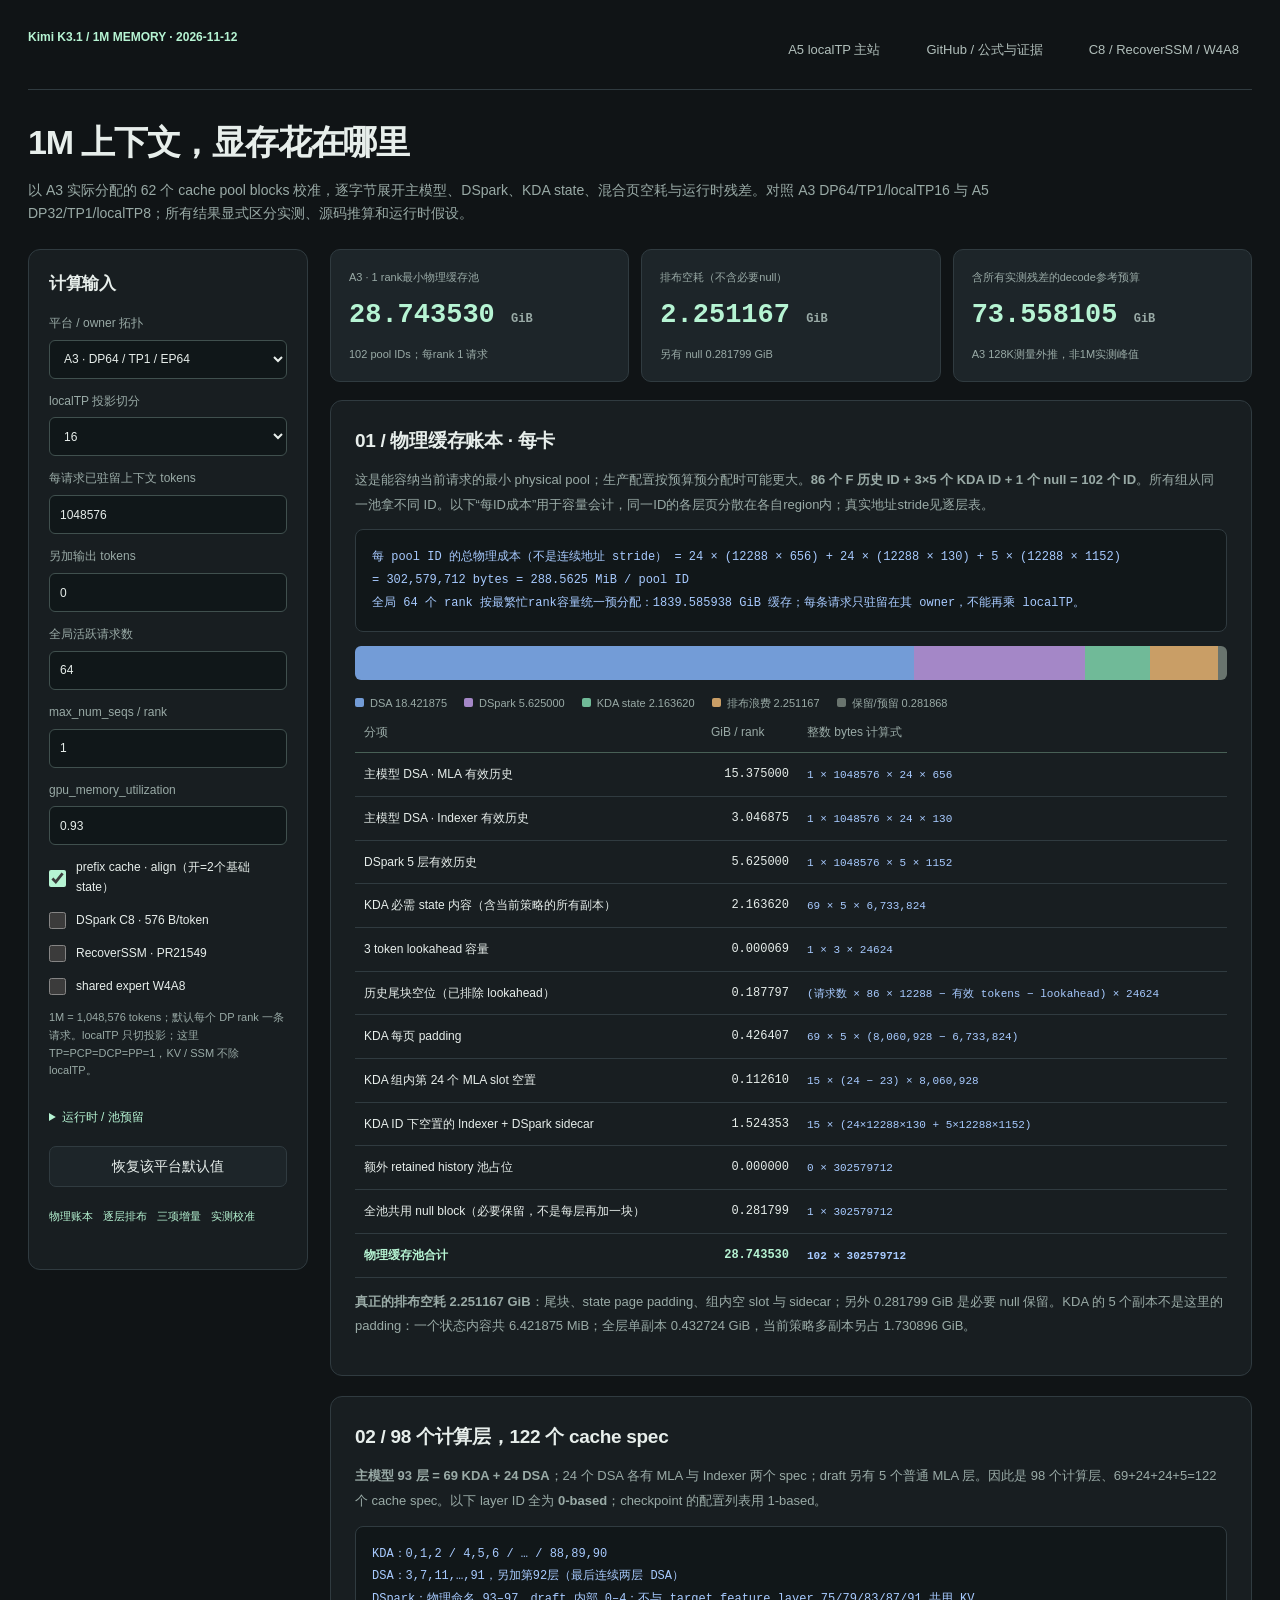
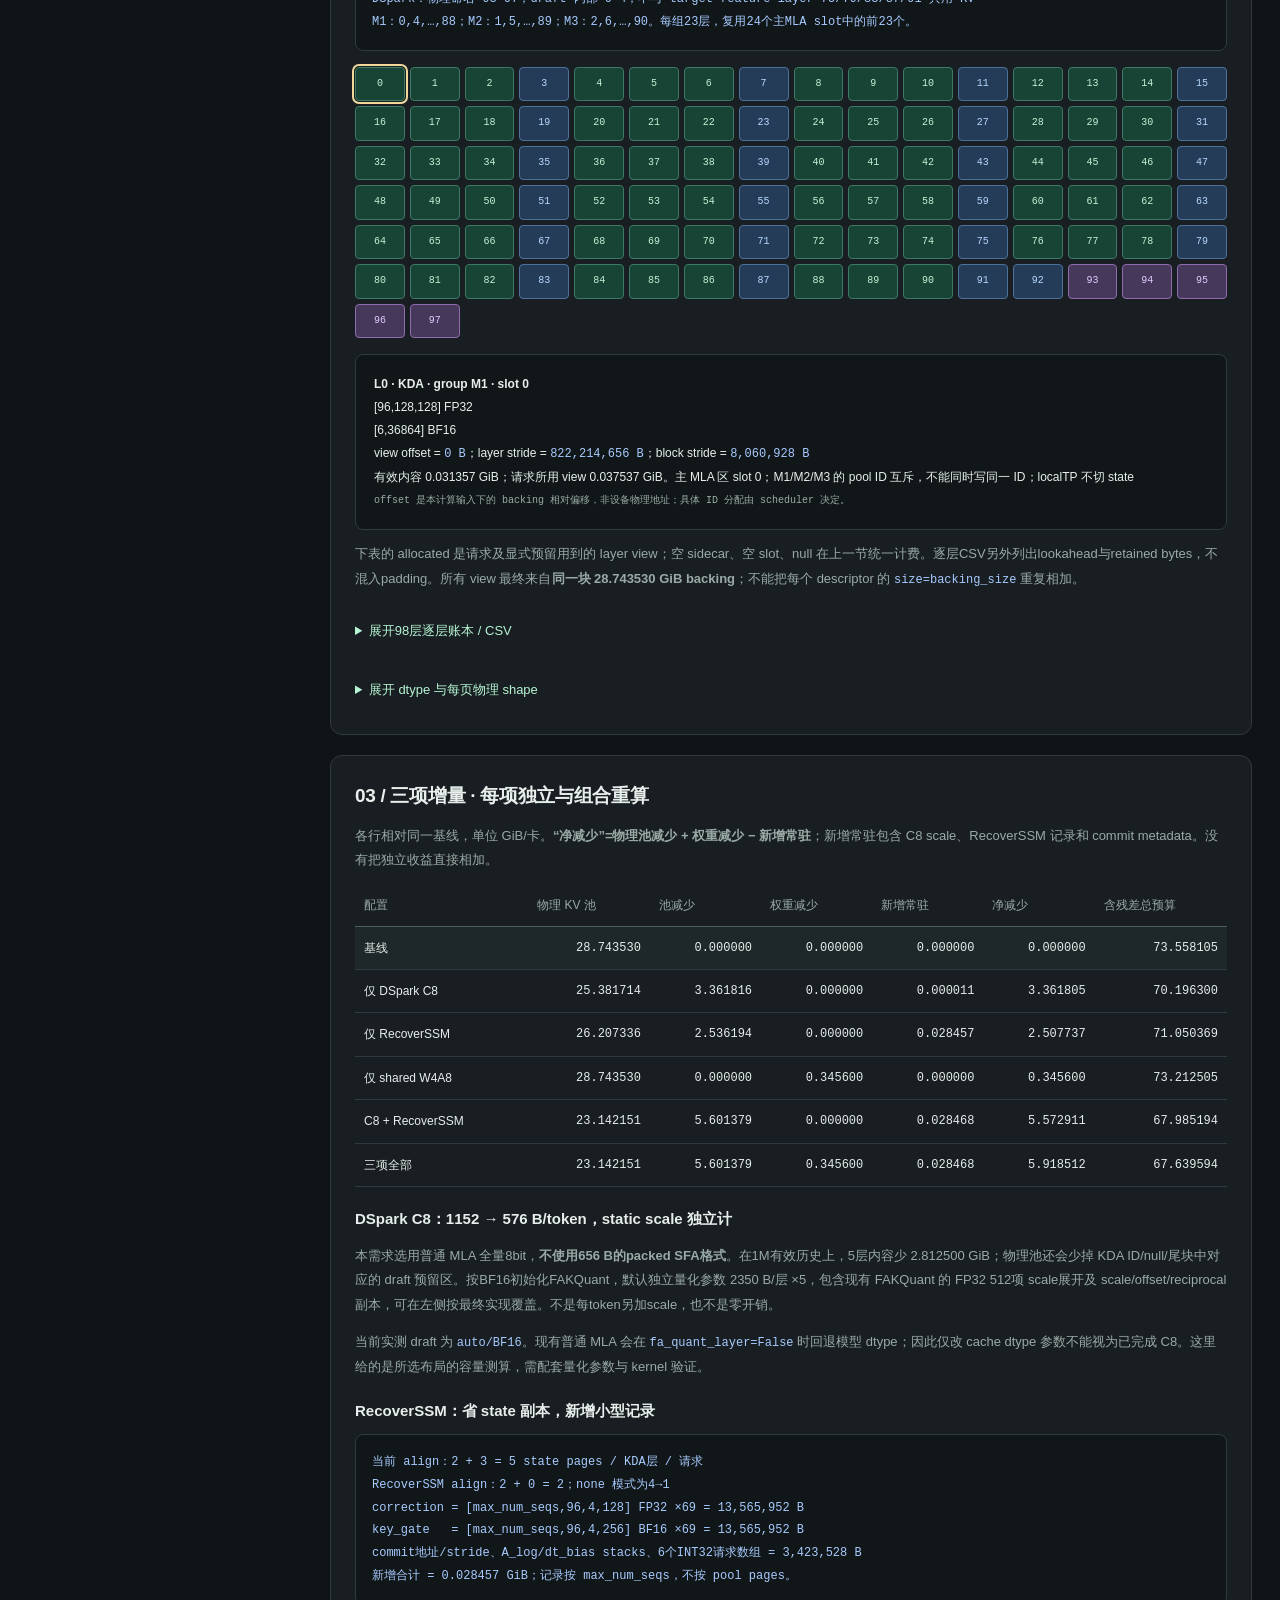
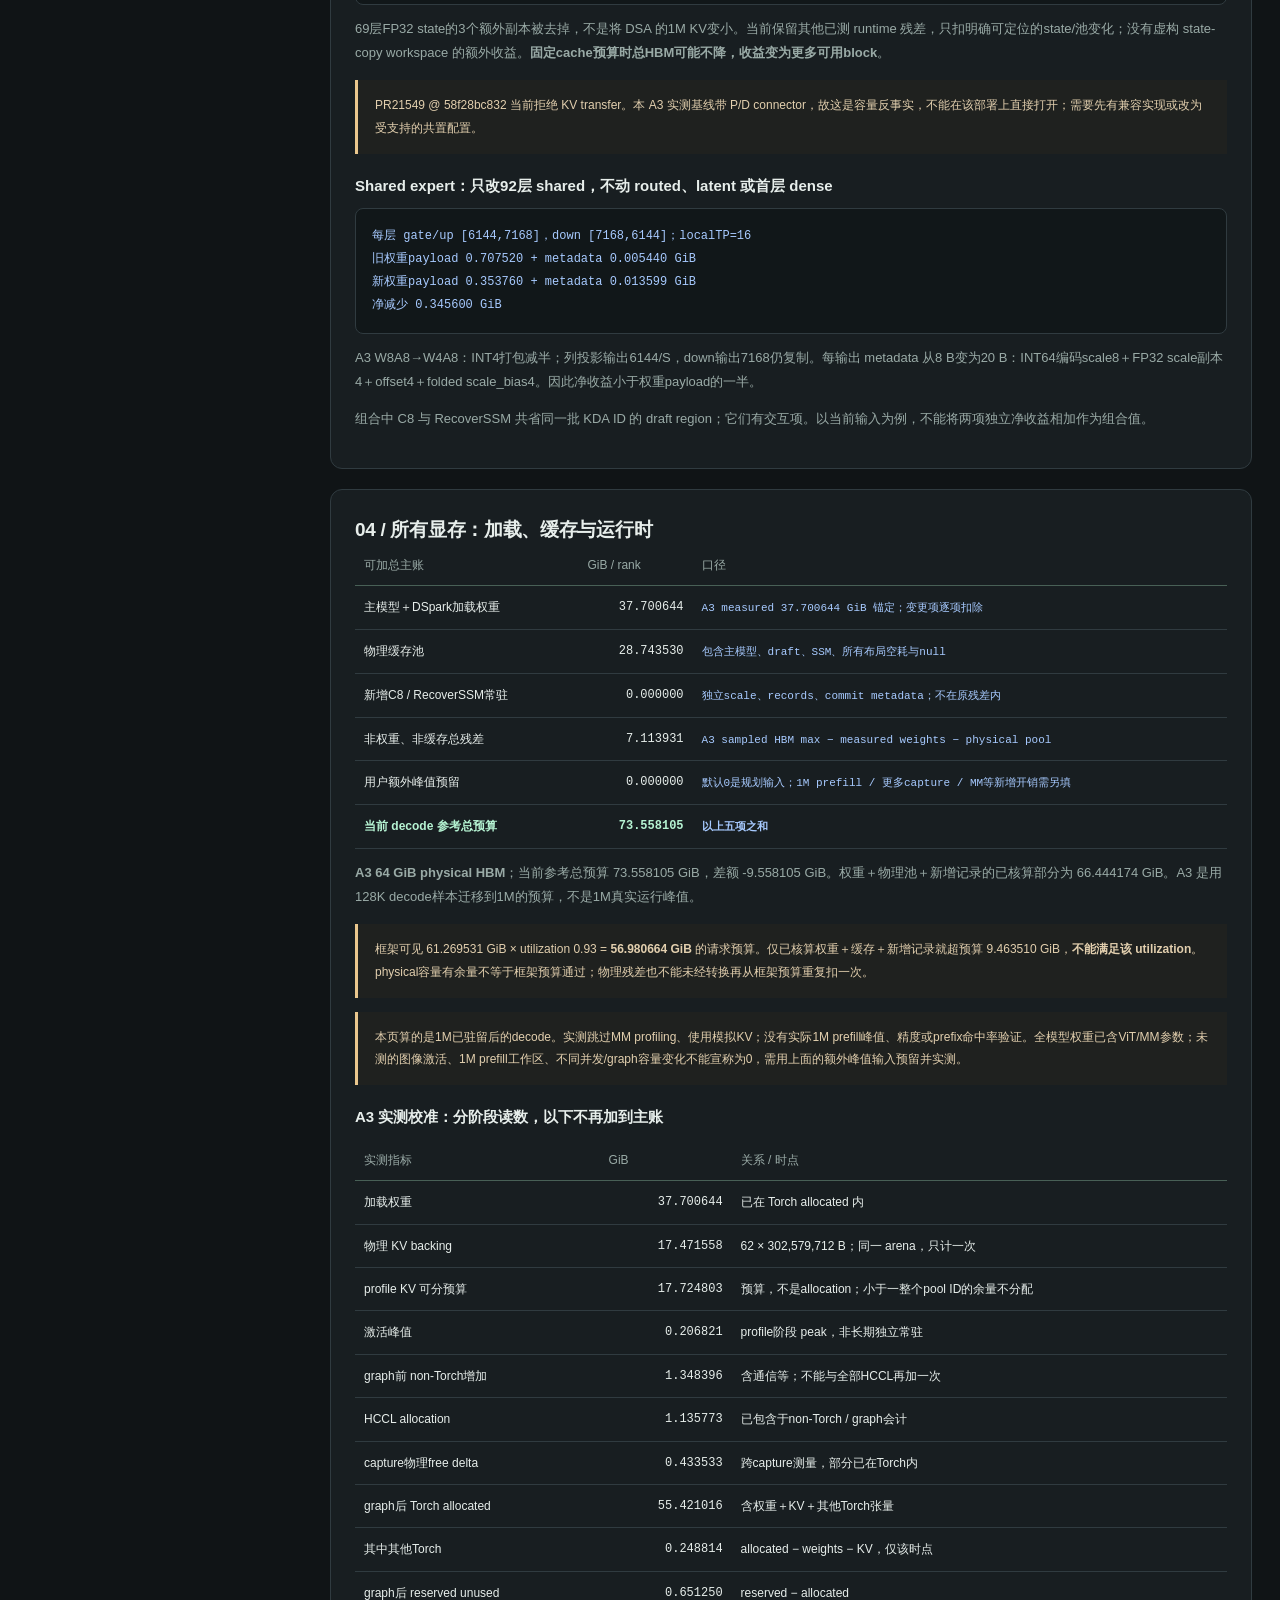
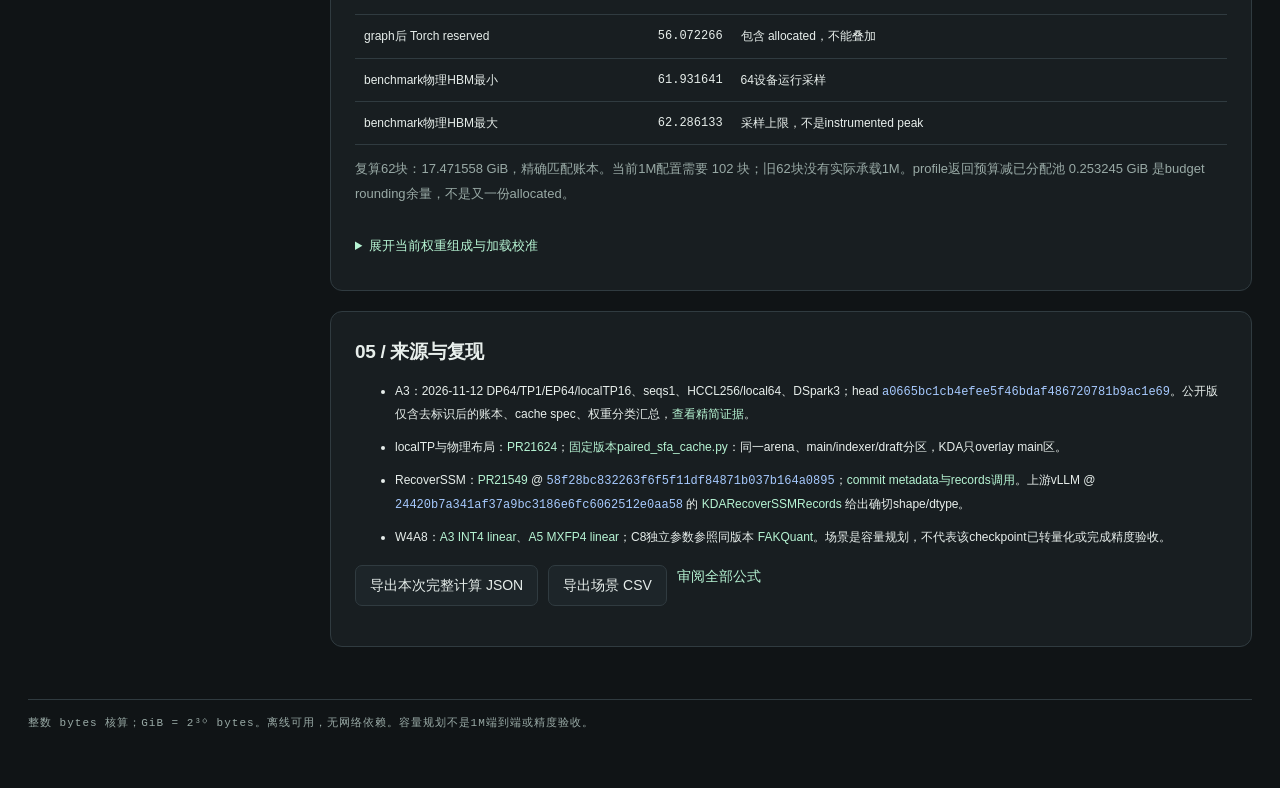
==== docs/memory.html @ 693e892e "feat: add calibrated K3.1 1M memory calculator for A3 and A5 Signed-off-by: Dawn952 <135291747+Dawn9" ====
<!doctype html>
<html lang="zh-CN"><head><meta charset="utf-8"><meta name="viewport" content="width=device-width,initial-scale=1"><meta name="description" content="Kimi K3.1 1M缓存物理账本：A3 DP64与A5 DP32/localTP，逐层dtype、混合池浪费、DSpark C8、RecoverSSM、shared W4A8计算器。"><title>Kimi K3.1 · 1M 显存计算器</title><style>:root{color-scheme:dark;--bg:#101416;--panel:#181e21;--panel2:#1d2529;--line:#303b40;--ink:#e7eeeb;--muted:#99aaa6;--mint:#b6f4d3;--blue:#a7caff;--violet:#c6b4f3;--amber:#eac78e;--danger:#ffb1a7;--mono:Consolas,'Cascadia Code',monospace}
*{box-sizing:border-box}body{margin:0;background:var(--bg);color:var(--ink);font-family:'Segoe UI','Microsoft YaHei',sans-serif;font-size:14px;line-height:1.65}button,input,select{font:inherit}button,a,input,select{touch-action:manipulation}button{cursor:pointer}a{color:var(--mint);text-decoration:none}a:hover{text-decoration:underline}button:focus-visible,a:focus-visible,input:focus-visible,select:focus-visible{outline:2px solid var(--mint);outline-offset:3px}button{border:1px solid var(--line);border-radius:7px;background:var(--panel2);color:var(--ink);padding:8px 14px}button:hover{border-color:#729686}button[aria-pressed=true],button.active{background:var(--mint);color:#143325;border-color:var(--mint)}button[disabled]{opacity:.45;cursor:default}input,select{width:100%;background:#101719;border:1px solid #40504e;border-radius:6px;color:var(--ink);height:39px;padding:6px 10px;min-width:0}input[type=range]{padding:0;accent-color:var(--mint);height:24px}input[type=checkbox]{width:17px;height:17px;accent-color:var(--mint)}label{display:block;color:var(--muted);font-size:12px}label input,label select{margin-top:6px}code,.mono{font-family:var(--mono)}code{color:var(--blue);font-size:12px;overflow-wrap:anywhere}h1,h2,h3,p{margin:0}h1{font-size:34px;font-weight:600;letter-spacing:-1.2px;line-height:1.3}h2{font-size:19px;font-weight:600;letter-spacing:-.3px}h3{font-size:15px;font-weight:600}p{color:var(--muted)}small{font-size:11px;color:var(--muted)}.skip{position:fixed;top:-100px;z-index:20;background:var(--mint);color:#101416;padding:12px}.skip:focus{top:0}.topbar{height:78px;display:flex;align-items:center;gap:36px;padding:0 28px;border-bottom:1px solid var(--line);background:#141a1c;position:sticky;top:0;z-index:10}.brand{display:flex;align-items:center;gap:12px;min-width:206px;color:var(--ink);font-size:19px;letter-spacing:3px;line-height:1.2}.brand:hover{text-decoration:none}.brandmark{display:grid;place-items:center;width:35px;height:39px;color:var(--mint);font-size:38px;font-family:Georgia,serif;font-weight:700;letter-spacing:-3px}.brand-sub{display:block;color:var(--muted);font:9px/2 var(--mono);letter-spacing:2px}.model-switch{display:flex;padding:4px;background:#0c1113;border:1px solid var(--line);border-radius:10px;gap:3px}.model-switch button{border:0;font-weight:600;padding:7px 19px;background:transparent;font-size:16px}.model-switch button[aria-pressed=true]{background:var(--mint)}.model-switch span{font:10px var(--mono);opacity:.65;margin-left:8px}.top-meta{margin-left:auto;font:11px var(--mono);color:var(--muted);display:flex;gap:10px;align-items:center}.status-dot{width:5px;height:5px;background:var(--mint);border-radius:50%}.icon-button{background:transparent;font:11px var(--mono);margin-left:15px}.workspace{display:grid;grid-template-columns:230px minmax(0,1fr);min-height:calc(100vh - 78px)}.sidebar{border-right:1px solid var(--line);padding:31px 19px 24px;display:flex;flex-direction:column;position:sticky;top:78px;height:calc(100vh - 78px)}.side-label{font:9px var(--mono);color:#748a82;letter-spacing:1.5px;margin:0 12px 17px}nav{display:grid;gap:6px}nav a{padding:11px 13px;border-radius:7px;color:#b1bfbb;font-size:13px;display:flex;gap:13px;align-items:center}nav a span{font:10px var(--mono);color:#6b8279}nav a.active{background:#26362f;color:var(--mint)}nav a:hover{background:#1d2823;text-decoration:none}nav a.active span{color:var(--mint)}.side-bottom{margin-top:auto;border-top:1px solid var(--line);padding-top:23px}.side-bottom .side-label{margin-left:0}.side-bottom>a{display:block;font:12px var(--mono);margin:8px 0 12px}.side-bottom p{font-size:11px;line-height:1.8}.legend{display:flex;gap:15px;flex-wrap:wrap;font-size:11px;color:var(--muted);margin-top:20px}.legend span{display:flex;align-items:center;gap:6px}.dot{display:inline-block;width:7px;height:7px;border-radius:50%}.mint{background:var(--mint)}.blue{background:var(--blue)}.amber{background:var(--amber)}.violet{background:var(--violet)}main{padding:34px 38px 0;min-width:0;max-width:1800px;width:100%}.eyebrow{font:10px var(--mono);letter-spacing:2px;color:var(--mint);margin-bottom:9px}.page-heading{display:flex;align-items:flex-end;justify-content:space-between;gap:24px;margin-bottom:25px}.page-heading p{font-size:13px;margin-top:9px;max-width:800px}.badge{display:inline-block;border:1px solid #4c6257;border-radius:20px;padding:3px 10px;color:var(--mint);font:10px/1.7 var(--mono);white-space:nowrap}.badge.measured{border-color:#425872;color:var(--blue)}.badge.assumed{border-color:#665a43;color:var(--amber)}.metrics{display:grid;grid-template-columns:repeat(4,minmax(0,1fr));gap:13px;margin-bottom:22px}.metric{border:1px solid var(--line);border-radius:9px;padding:16px 20px;background:var(--panel);min-width:0}.metric .value{display:block;font:30px/1.4 var(--mono);letter-spacing:-1px;color:var(--ink)}.metric .value .unit{font-size:13px;color:var(--muted);letter-spacing:0;margin-left:5px}.metric small{display:block;font-size:11px;margin-top:5px}.metric .label{font-size:11px;color:var(--muted);display:flex;justify-content:space-between;gap:6px}.metric.featured{border-color:#526a60;background:#1c2b24}.metric.featured .value{color:var(--mint)}.panel{background:var(--panel);border:1px solid var(--line);border-radius:10px;padding:23px;min-width:0}.panel+.panel{margin-top:18px}.panel-head{display:flex;justify-content:space-between;gap:15px;align-items:center;margin-bottom:20px}.panel-head p{font-size:11px;margin-top:4px}.panel-head .legend{margin-top:0}.split{display:grid;grid-template-columns:minmax(0,1fr) 300px;gap:18px;align-items:start}.split>.panel+.panel{margin-top:0}.toolbar{display:flex;gap:8px;align-items:center;flex-wrap:wrap}.toolbar button{font-size:11px;padding:6px 12px}.tabs-inline{display:flex;gap:5px;padding-bottom:16px;margin-bottom:10px;border-bottom:1px solid var(--line);flex-wrap:wrap}.tabs-inline button{font-size:12px;background:transparent;border-color:transparent}.tabs-inline button.active{background:#2e4037;color:var(--mint);border-color:#466254}.flow{display:grid;grid-template-columns:repeat(3,minmax(0,1fr));gap:30px 23px;padding:19px 0 12px;position:relative}.flow-node{text-align:left;position:relative;background:#131b1e;border-color:#3c4c50;border-radius:8px;min-height:113px;padding:14px 14px 12px;width:100%;display:flex;flex-direction:column;gap:7px}.flow-node:after{content:'→';position:absolute;right:-19px;top:42px;color:#667e75;font:20px var(--mono)}.flow-node:nth-child(3n):after,.flow-node:last-child:after{content:none}.flow-node .n{font:10px var(--mono);color:#73897f}.flow-node strong{font-size:12px;color:var(--ink)}.flow-node code{font-size:10px;color:var(--blue);line-height:1.5}.flow-node.active{background:#243a30;border-color:var(--mint);box-shadow:0 0 0 1px #b6f4d333}.flow-node.active strong{color:var(--mint)}.flow-node.attention{border-top:2px solid var(--violet)}.flow-node.kda{border-top:2px solid var(--blue)}.flow-node.moe{border-top:2px solid var(--amber)}.flow-note{font-size:11px;line-height:1.8;border-top:1px solid var(--line);padding-top:15px;margin-top:12px}.detail-title{font:11px var(--mono);letter-spacing:1px;color:var(--mint);margin-bottom:14px}.detail h3{font-size:19px;margin-bottom:13px}.detail p{font-size:12px;line-height:1.9}.detail dl{margin:20px 0}.detail dt{font-size:10px;color:#718b7f;text-transform:uppercase;letter-spacing:1px;margin-top:15px}.detail dd{margin:5px 0 0;font:12px/1.7 var(--mono);overflow-wrap:anywhere}.detail a{font-size:11px}.note{border-left:2px solid #826f4f;background:#26241d;color:#d1bd9a;padding:12px 15px;font-size:12px;line-height:1.8;margin-top:18px;border-radius:0 6px 6px 0}.note.fact{border-color:#719b85;background:#1b2a23;color:#bed5c7}.note.blue-note{border-color:#7494b8;background:#1c2631;color:#bdd1e8}.layer-strip{display:grid;grid-template-columns:repeat(31,1fr);gap:5px;margin-top:18px}.layer-strip button{padding:0;border-radius:4px;height:29px;min-width:0;font:9px var(--mono);background:#24313b;border-color:#41576a;color:var(--blue)}.layer-strip button.full{background:#302b3d;border-color:#615079;color:var(--violet)}.layer-strip button.selected{outline:2px solid var(--mint);outline-offset:1px}.layer-strip button.dense{border-bottom:3px solid var(--amber)}.layer-info{font-size:12px;color:var(--muted);margin-top:15px;min-height:25px}.layer-info b{color:var(--ink)}.two-col{display:grid;grid-template-columns:1fr 1fr;gap:18px}.three-col{display:grid;grid-template-columns:repeat(3,1fr);gap:16px}.grid-fields{display:grid;grid-template-columns:1fr 1fr;gap:15px}.form-row{display:flex;gap:15px;flex-wrap:wrap;align-items:flex-end}.form-row>label{min-width:100px;flex:1}.control-card{background:#131a1d;padding:17px;border:1px solid var(--line);border-radius:8px}.control-card h3{margin-bottom:15px;font-size:13px}.control-card+.control-card{margin-top:14px}.calculator{display:grid;grid-template-columns:290px minmax(0,1fr);gap:20px;align-items:start}.calculator .metrics{grid-template-columns:repeat(3,minmax(0,1fr))}.calculator .metric{padding:15px}.calculator .metric .value{font-size:26px}.fine{font-size:11px;line-height:1.8}.mt{margin-top:18px}.mb{margin-bottom:18px}.muted{color:var(--muted)}.text-mint{color:var(--mint)}.text-blue{color:var(--blue)}.text-amber{color:var(--amber)}.error{background:#392422;border:1px solid #87524d;color:var(--danger);border-radius:7px;padding:15px;font-size:13px;margin-bottom:16px}.error:empty{display:none}.data-table{width:100%;border-collapse:collapse;font-size:12px}.data-table th{text-align:left;font-size:10px;font-weight:400;letter-spacing:.3px;color:#91a69b;border-bottom:1px solid #46544c;padding:11px 8px}.data-table td{border-bottom:1px solid #2b3435;padding:11px 8px;vertical-align:top}.data-table tr:last-child td{border-bottom:0}.data-table td.num,.data-table th.num{text-align:right;font-family:var(--mono);white-space:nowrap}.data-table code{font-size:11px}.table-wrap{overflow-x:auto}.segment-bar{height:36px;display:flex;gap:3px;overflow:hidden;border-radius:6px;background:#0e1315;margin:18px 0 10px}.segment-bar>span{min-width:1px;display:flex;align-items:center;justify-content:center;font:10px var(--mono);color:#142219;overflow:hidden;white-space:nowrap}.bar-legend{display:flex;gap:17px;flex-wrap:wrap;font-size:11px;color:var(--muted)}.bar-legend span{display:flex;gap:6px;align-items:center}.bar-legend i{height:8px;width:8px;border-radius:2px;margin-top:5px}.shape-box{padding:14px;background:#101719;border:1px solid #394943;border-radius:6px;margin-top:14px;font:12px/1.9 var(--mono);color:var(--blue);overflow-wrap:anywhere}.cache-stack{display:grid;gap:7px;margin-top:18px}.cache-stack span{padding:10px 12px;background:#263b31;border:1px solid #50745e;color:var(--mint);font:12px var(--mono);border-radius:4px}.cache-stack.index span{background:#29273a;border-color:#5b5279;color:var(--violet)}.cache-stack.state span{background:#1f303e;border-color:#4c6781;color:var(--blue)}.cache-stack .ellipsis{border:0;background:transparent;text-align:center;padding:0}.address-result{display:flex;gap:18px;align-items:center;margin-top:20px}.address-result .chip{font:17px var(--mono);background:#21362b;border:1px solid #53745e;padding:10px 16px;border-radius:5px}.address-result .arrow{color:#718879}.chart{width:100%;height:auto;display:block;overflow:visible}.chart text{font-family:var(--mono);fill:#93a79d;font-size:10px}.chart .axis{stroke:#415047;stroke-width:1}.chart .grid{stroke:#2a3630;stroke-width:1;stroke-dasharray:3 5}.chart .label{fill:var(--ink);font-size:12px}.chart .curve{fill:none;stroke:var(--mint);stroke-width:2.5}.chart .area{fill:#b6f4d312}.chart-note{font-size:11px;color:var(--muted);margin-top:9px}.stats-row{display:flex;justify-content:space-between;gap:20px;padding:12px 0;border-bottom:1px solid var(--line);font-size:12px}.stats-row b{font-family:var(--mono);font-weight:400;color:var(--mint);text-align:right}.profile-select{max-width:550px;min-width:220px}.profile-top{display:grid;grid-template-columns:minmax(0,1.1fr) minmax(0,1fr);gap:18px;margin-bottom:18px}.hbar{display:grid;grid-template-columns:135px minmax(0,1fr) 68px;gap:9px;align-items:center;margin:11px 0;font-size:11px}.hbar .track{height:11px;background:#101719;border-radius:2px;overflow:hidden}.hbar .track i{height:100%;display:block;background:var(--mint);border-radius:2px}.hbar .amount{font:11px var(--mono);text-align:right;color:var(--ink)}.profile-table td:first-child{max-width:410px;overflow-wrap:anywhere;font:11px/1.6 var(--mono)}.profile-table tr[data-op]{cursor:pointer}.profile-table tr[data-op]:hover{background:#253129}.profile-table tr[data-op]:focus-visible{outline:2px solid var(--mint)}.search{max-width:310px}.empty{padding:35px;text-align:center;color:var(--muted)}details{margin-top:18px}summary{cursor:pointer;color:var(--mint);font-size:12px;padding:10px 0}details[open] summary{margin-bottom:9px}.source-item{display:grid;grid-template-columns:85px minmax(0,1fr);gap:15px;padding:20px 0;border-bottom:1px solid var(--line)}.source-item:last-child{border-bottom:0}.source-item p{font-size:12px;margin-top:6px}.source-item a{font-size:14px}.source-path{display:block;margin-top:6px;font:10px/1.7 var(--mono);overflow-wrap:anywhere;color:#8da89b}.profile-path{padding:10px 0;font:10px/1.8 var(--mono);overflow-wrap:anywhere;color:var(--muted)}.callout{font-size:24px;line-height:1.6;color:var(--mint);letter-spacing:-.6px}.kicker-row{display:flex;justify-content:space-between;align-items:center;gap:12px}.thin{font-weight:400}.metric-error .metric .value{color:var(--muted)}.check-label{display:flex;gap:8px;align-items:center}.check-label input{margin:0}.subtitle{font-size:12px;color:var(--muted);margin:8px 0 20px}.warning-text{color:var(--amber)}footer{display:flex;justify-content:space-between;color:#63796d;font:9px/2 var(--mono);letter-spacing:1px;padding:30px 0 22px;border-top:1px solid var(--line);margin-top:32px}#toast{position:fixed;bottom:25px;left:50%;transform:translateX(-50%);background:var(--mint);color:#173425;border-radius:6px;padding:11px 18px;box-shadow:0 10px 35px #0005;opacity:0;transition:opacity .2s;pointer-events:none;font-size:12px;z-index:25}#toast.show{opacity:1}.modal-backdrop{position:fixed;inset:0;background:#0009;z-index:30;display:grid;place-items:center;padding:20px}.modal{max-width:760px;width:100%;max-height:90vh;overflow:auto;padding:28px;background:var(--panel);border:1px solid #526359;border-radius:12px}.modal header{display:flex;justify-content:space-between;gap:20px;align-items:center;margin-bottom:20px}.modal h2{overflow-wrap:anywhere;font:16px/1.7 var(--mono)}.modal .shape-box{font-size:12px;white-space:pre-wrap}.download-row{display:flex;gap:10px;flex-wrap:wrap}.hidden{display:none!important}
@media(min-width:1700px){main{padding-left:48px;padding-right:48px}.flow-node{min-height:130px}.flow-node strong{font-size:14px}.flow-node code{font-size:12px}}
@media(max-width:1250px){.top-meta{font-size:0}.top-meta .icon-button{font-size:10px}.workspace{grid-template-columns:192px minmax(0,1fr)}.sidebar{padding:26px 10px}main{padding:27px 22px 0}.split{grid-template-columns:minmax(0,1fr) 240px}.flow{gap:22px 16px}.flow-node{padding:11px;min-height:125px}.flow-node:after{right:-15px}.metrics{gap:9px}.metric{padding:14px}.metric .value{font-size:25px}.calculator{grid-template-columns:250px minmax(0,1fr)}.calculator .metrics{grid-template-columns:1fr}.calculator .metric{display:flex;align-items:center;justify-content:space-between;gap:12px}.calculator .metric small{max-width:150px}.layer-strip{grid-template-columns:repeat(24,1fr)}.hbar{grid-template-columns:110px minmax(0,1fr) 60px}}
@media(max-width:1000px){.split{grid-template-columns:1fr}.split>.panel+.panel{margin-top:0}.detail dl{display:grid;grid-template-columns:90px 1fr;gap:10px;margin:18px 0}.detail dt,.detail dd{margin:0}.three-col{grid-template-columns:1fr}.profile-top{grid-template-columns:1fr}.two-col{grid-template-columns:1fr}.topbar{gap:16px;padding:0 20px}.brand{min-width:166px}.calculator{grid-template-columns:240px minmax(0,1fr)}}
@media(max-width:760px){.topbar{height:auto;min-height:72px;padding:13px 16px;flex-wrap:wrap;gap:12px}.brand{min-width:130px;font-size:16px}.brand-sub{font-size:8px;letter-spacing:1px}.brandmark{font-size:30px;width:25px}.model-switch button{padding:6px 12px;font-size:13px}.model-switch span{font-size:9px;margin-left:4px}.top-meta{display:none}.workspace{display:block}.sidebar{position:static;display:block;width:100%;height:auto;border-right:0;border-bottom:1px solid var(--line);padding:8px}.sidebar>.side-label,.side-bottom{display:none}nav{display:flex;overflow-x:auto;gap:3px;white-space:nowrap}nav a{padding:9px 11px;font-size:11px;gap:6px}nav a span{font-size:9px}main{padding:23px 16px 0}.page-heading{align-items:flex-start;gap:12px}.page-heading .badge{display:none}h1{font-size:27px}.page-heading p{font-size:12px}.metrics{grid-template-columns:1fr 1fr;gap:9px}.metric{padding:12px}.metric .value{font-size:25px}.panel{padding:17px}.panel-head{flex-wrap:wrap}.flow{grid-template-columns:1fr 1fr;gap:17px 15px}.flow-node{min-height:120px}.flow-node:after{content:none}.flow-node:nth-child(odd):not(:last-child):after{content:'→';right:-14px}.flow-node strong{font-size:12px}.layer-strip{grid-template-columns:repeat(16,1fr);gap:4px}.layer-strip button{height:27px}.calculator{display:block}.calculator>div+div{margin-top:20px}.calculator .metrics{grid-template-columns:1fr}.grid-fields{gap:12px}.panel-head .legend{gap:10px}.three-col,.two-col{grid-template-columns:1fr}.address-result{flex-wrap:wrap;gap:10px}.address-result .chip{font-size:13px;padding:9px}.profile-select{width:100%;max-width:none;min-width:0}.search{max-width:none}.toolbar{width:100%}.source-item{grid-template-columns:1fr;gap:7px}.source-item .badge{justify-self:start}.hbar{grid-template-columns:112px minmax(0,1fr) 65px}.callout{font-size:20px}footer{display:block;font-size:8px;letter-spacing:.3px}footer span{display:block}.modal{padding:20px}.modal h2{font-size:13px}.topbar{position:static}}
@media print{.topbar,.sidebar,.toolbar,#export,footer{display:none}.workspace{display:block}main{padding:0;max-width:none}body{background:white;color:black}.panel,.metric{break-inside:avoid}.modal-backdrop{display:none}}

.mem-wrap{max-width:1600px;margin:auto;padding:28px}.mem-nav{display:flex;flex-wrap:wrap;gap:20px;padding-bottom:18px;border-bottom:1px solid var(--line);font-size:12px}.mem-nav b{margin-right:auto;color:var(--mint)}.mem-heading{margin:30px 0 24px}.mem-heading p{max-width:1050px;color:var(--muted);margin-top:14px}.mem-layout{display:grid;grid-template-columns:280px minmax(0,1fr);gap:22px;align-items:start}.mem-controls{position:sticky;top:16px;background:var(--panel);border:1px solid var(--line);border-radius:12px;padding:20px}.mem-controls h2{font-size:17px;margin-bottom:16px}.mem-controls label{margin-bottom:13px}.mem-controls small{font-size:11px;line-height:1.6;color:var(--muted);display:block;margin:7px 0 16px}.mem-check{display:flex;gap:10px;align-items:center;color:var(--ink);font-size:12px}.mem-check input{margin:0;flex:0 0 17px}.mem-controls button{width:100%;margin-top:8px}.mem-section{background:var(--panel);border:1px solid var(--line);border-radius:12px;padding:24px;margin-bottom:20px;scroll-margin-top:20px}.mem-section p{margin:12px 0;color:var(--muted);font-size:13px;line-height:1.9}.mem-section h3{margin:20px 0 10px;font-size:15px}.mem-kpis{display:grid;grid-template-columns:repeat(3,minmax(0,1fr));gap:12px;margin-bottom:18px}.mem-kpi{border:1px solid var(--line);border-radius:10px;padding:18px;background:var(--panel2)}.mem-kpi span,.mem-kpi small{display:block;color:var(--muted);font-size:11px}.mem-kpi strong{display:block;color:var(--mint);font-size:27px;font-weight:550;margin:7px 0;font-family:var(--mono)}.mem-kpi strong small{display:inline;font-family:inherit;font-size:12px}.mem-note{padding:14px 17px;border-left:3px solid var(--amber);background:#332a1d44;color:#e2cfae;font-size:12px;margin:14px 0;line-height:1.9}.mem-table-wrap{overflow:auto}.mem-table{width:100%;border-collapse:collapse;font-size:12px;line-height:1.7}.mem-table th{font-weight:500;color:var(--muted);text-align:left;border-bottom:1px solid #486056;padding:10px 9px;white-space:nowrap}.mem-table td{border-bottom:1px solid var(--line);padding:11px 9px;vertical-align:top}.mem-table td.num{white-space:nowrap;font-family:var(--mono);text-align:right}.mem-table .total td{color:var(--mint);font-weight:600;border-top:1px solid #6c8d80}.mem-table .selected td{background:#b6f4d30a}.mem-table td code{font-size:11px}.mem-pair{display:grid;grid-template-columns:1fr 1fr;gap:20px}.mem-count{color:var(--mint);font-family:var(--mono)}.mem-layer-strip{display:grid;grid-template-columns:repeat(16,minmax(0,1fr));gap:5px;margin:16px 0}.mem-layer-strip button{font-size:10px;min-width:0;padding:8px 0;border-radius:4px;font-family:var(--mono)}.mem-layer-strip .KDA{background:#184436;color:#c4f1d5;border-color:#3d7964}.mem-layer-strip .DSA{background:#253c59;color:#b8d8ff;border-color:#4d719c}.mem-layer-strip .DSpark{background:#46385a;color:#e0cbff;border-color:#8e6cad}.mem-layer-strip .chosen{outline:2px solid #f2d69b;outline-offset:1px}.mem-layer-detail{padding:18px;background:#111719;border:1px solid var(--line);border-radius:8px;font-size:12px;line-height:1.9;overflow-wrap:anywhere}.mem-layer-detail b{color:var(--ink)}.mem-toolbar{display:flex;flex-wrap:wrap;gap:10px;margin:16px 0}.mem-toolbar select{width:auto;min-width:160px}.mem-code{padding:16px;background:#111719;border-radius:8px;border:1px solid var(--line);font-family:var(--mono);font-size:12px;line-height:1.9;overflow:auto;white-space:pre-wrap;color:var(--blue)}.mem-stacked{height:34px;display:flex;overflow:hidden;border-radius:6px;margin:14px 0}.mem-stacked span{min-width:1px}.mem-stacked .main{background:#739cd7}.mem-stacked .draft{background:#a487c7}.mem-stacked .state{background:#70ba98}.mem-stacked .waste{background:#c99e66}.mem-stacked .null{background:#69746e}.mem-legend{display:flex;gap:17px;flex-wrap:wrap;font-size:11px;color:var(--muted)}.mem-legend i{display:inline-block;width:9px;height:9px;margin-right:6px;border-radius:2px}.mem-sources{font-size:12px;line-height:1.9}.mem-sources li{margin:10px 0}.mem-flag{display:inline-block;color:var(--amber);border:1px solid #776142;border-radius:4px;padding:2px 7px;font-size:10px}.mem-error{color:var(--danger);padding:12px 0;font-size:12px}.mem-footer{font-size:11px;color:var(--muted);padding:12px 0 30px}.mem-section details{margin-top:18px}.mem-section summary{cursor:pointer;color:var(--mint);font-size:13px}.mem-side-links{font-size:11px;display:flex;flex-wrap:wrap;gap:10px;margin-top:20px}.mem-tag{font-family:var(--mono);font-size:10px;color:var(--muted)}@media(max-width:1100px){.mem-kpis{grid-template-columns:repeat(2,minmax(0,1fr))}.mem-pair{grid-template-columns:1fr}.mem-layout{grid-template-columns:245px minmax(0,1fr)}}@media(max-width:760px){.mem-wrap{padding:16px}.mem-layout{grid-template-columns:1fr}.mem-controls{position:static;display:grid;grid-template-columns:1fr 1fr;gap:0 16px}.mem-controls h2,.mem-controls>small,.mem-controls details,.mem-controls .mem-side-links{grid-column:1/-1}.mem-section{padding:17px}.mem-kpi{padding:13px}.mem-kpi strong{font-size:22px}.mem-layer-strip{grid-template-columns:repeat(12,minmax(0,1fr))}.mem-heading h1{font-size:28px}.mem-table{font-size:11px}}@media print{.mem-controls,.mem-toolbar,.mem-nav{display:none}.mem-layout{display:block}.mem-wrap{padding:0}.mem-section{break-inside:avoid}.mem-layer-strip button{color:black}.mem-table{font-size:10px}}
</style></head>
<body data-page="memory-calculator"><div class="mem-wrap"><nav class="mem-nav"><b>Kimi K3.1 / 1M MEMORY · 2026-11-12</b><a href="index.html">A5 localTP 主站</a><a href="https://github.com/Dawn952/kimi-k31-a5-analysis">GitHub / 公式与证据</a><a href="#mem-scenarios">C8 / RecoverSSM / W4A8</a></nav>
<header class="mem-heading"><h1>1M 上下文，显存花在哪里</h1><p>以 A3 实际分配的 62 个 cache pool blocks 校准，逐字节展开主模型、DSpark、KDA state、混合页空耗与运行时残差。对照 A3 DP64/TP1/localTP16 与 A5 DP32/TP1/localTP8；所有结果显式区分实测、源码推算和运行时假设。</p></header>
<div class="mem-layout"><aside id="mem-controls" class="mem-controls"></aside><main id="mem-results" style="padding:0;max-width:none;min-width:0"></main></div><footer class="mem-footer">整数 bytes 核算；GiB = 2³⁰ bytes。离线可用，无网络依赖。容量规划不是1M端到端或精度验收。</footer></div><script>window.KIMI_MEMORY_EVIDENCE={"date":"2026-11-12","sourceHead":"a0665bc1cb4efee5f46bdaf486720781b9ac1e69","upstreamHead":"24420b7a341af37a9bc3186e6fc6062512e0aa58","recoverHead":"58f28bc832263f6f5f11df84871b037b164a0895","configuration":{"dp":64,"tp":1,"ep":64,"localtp":16,"max_num_seqs":1,"max_num_batched_tokens":128,"gpu_memory_utilization":0.93,"hccl_buffsize_mib":256,"localtp_pg_buffer_mib":64,"ep_pg_buffer_mib":200,"cudagraph_capture_sizes":[4],"dspark_tokens":3,"synthetic_acceptance_length":2.7},"measured":{"weights_main_plus_draft_gib_measured":37.70064401626587,"kv_pool_physical_gib":17.4715576171875,"kv_pool_budget_gib":17.724802779965103,"activation_peak_gib_measured":0.20682096481323242,"non_torch_increase_before_graph_gib":1.3483963012695312,"hccl_buffer_allocation_gib":1.135772705078125,"graph_capture_physical_free_memory_delta_gib":0.43353271484375,"torch_allocated_after_graph_gib":55.42101573944092,"torch_reserved_after_graph_gib":56.072265625,"torch_reserved_unused_after_graph_gib":0.651249885559082},"framework":{"requested_memory":61182522163.200005,"peak_activation_memory":222072320,"non_torch_memory":1447829504,"available_kv_cache_memory_bytes":19031862067,"npugraph_memory_bytes":0,"weights_bytes":40480758272,"returned_cache_budget_bytes":19031862067,"total_device_bytes":65787658240,"initial_free_bytes":65278476288,"torch_allocated_bytes":40486151168,"torch_reserved_bytes":40808480768},"physicalSnapshot":{"minGiB":61.931640625,"maxGiB":62.2861328125,"devices":64,"workload":"128K simulated KV, decode, not 1M prefill"},"pool":{"blocks":62,"physicalBytes":18759942144,"logicalBlockTokens":12288,"groups":[{"layers":["language_model.model.layers.3.self_attn.attn","language_model.model.layers.3.self_attn.indexer.k_cache","language_model.model.layers.7.self_attn.attn","language_model.model.layers.7.self_attn.indexer.k_cache","language_model.model.layers.11.self_attn.attn","language_model.model.layers.11.self_attn.indexer.k_cache","language_model.model.layers.15.self_attn.attn","language_model.model.layers.15.self_attn.indexer.k_cache","language_model.model.layers.19.self_attn.attn","language_model.model.layers.19.self_attn.indexer.k_cache","language_model.model.layers.23.self_attn.attn","language_model.model.layers.23.self_attn.indexer.k_cache","language_model.model.layers.27.self_attn.attn","language_model.model.layers.27.self_attn.indexer.k_cache","language_model.model.layers.31.self_attn.attn","language_model.model.layers.31.self_attn.indexer.k_cache","language_model.model.layers.35.self_attn.attn","language_model.model.layers.35.self_attn.indexer.k_cache","language_model.model.layers.39.self_attn.attn","language_model.model.layers.39.self_attn.indexer.k_cache","language_model.model.layers.43.self_attn.attn","language_model.model.layers.43.self_attn.indexer.k_cache","language_model.model.layers.47.self_attn.attn","language_model.model.layers.47.self_attn.indexer.k_cache","language_model.model.layers.51.self_attn.attn","language_model.model.layers.51.self_attn.indexer.k_cache","language_model.model.layers.55.self_attn.attn","language_model.model.layers.55.self_attn.indexer.k_cache","language_model.model.layers.59.self_attn.attn","language_model.model.layers.59.self_attn.indexer.k_cache","language_model.model.layers.63.self_attn.attn","language_model.model.layers.63.self_attn.indexer.k_cache","language_model.model.layers.67.self_attn.attn","language_model.model.layers.67.self_attn.indexer.k_cache","language_model.model.layers.71.self_attn.attn","language_model.model.layers.71.self_attn.indexer.k_cache","language_model.model.layers.75.self_attn.attn","language_model.model.layers.75.self_attn.indexer.k_cache","language_model.model.layers.79.self_attn.attn","language_model.model.layers.79.self_attn.indexer.k_cache","language_model.model.layers.83.self_attn.attn","language_model.model.layers.83.self_attn.indexer.k_cache","language_model.model.layers.87.self_attn.attn","language_model.model.layers.87.self_attn.indexer.k_cache","language_model.model.layers.91.self_attn.attn","language_model.model.layers.91.self_attn.indexer.k_cache","language_model.model.layers.92.self_attn.attn","language_model.model.layers.92.self_attn.indexer.k_cache","model.layers.93.self_attn.attn","model.layers.94.self_attn.attn","model.layers.95.self_attn.attn","model.layers.96.self_attn.attn","model.layers.97.self_attn.attn"],"specClass":"UniformTypeKVCacheSpecs","pageBytes":302579712},{"layers":["language_model.model.layers.0.self_attn","language_model.model.layers.4.self_attn","language_model.model.layers.8.self_attn","language_model.model.layers.12.self_attn","language_model.model.layers.16.self_attn","language_model.model.layers.20.self_attn","language_model.model.layers.24.self_attn","language_model.model.layers.28.self_attn","language_model.model.layers.32.self_attn","language_model.model.layers.36.self_attn","language_model.model.layers.40.self_attn","language_model.model.layers.44.self_attn","language_model.model.layers.48.self_attn","language_model.model.layers.52.self_attn","language_model.model.layers.56.self_attn","language_model.model.layers.60.self_attn","language_model.model.layers.64.self_attn","language_model.model.layers.68.self_attn","language_model.model.layers.72.self_attn","language_model.model.layers.76.self_attn","language_model.model.layers.80.self_attn","language_model.model.layers.84.self_attn","language_model.model.layers.88.self_attn"],"specClass":"MambaSpec","pageBytes":8060928},{"layers":["language_model.model.layers.1.self_attn","language_model.model.layers.5.self_attn","language_model.model.layers.9.self_attn","language_model.model.layers.13.self_attn","language_model.model.layers.17.self_attn","language_model.model.layers.21.self_attn","language_model.model.layers.25.self_attn","language_model.model.layers.29.self_attn","language_model.model.layers.33.self_attn","language_model.model.layers.37.self_attn","language_model.model.layers.41.self_attn","language_model.model.layers.45.self_attn","language_model.model.layers.49.self_attn","language_model.model.layers.53.self_attn","language_model.model.layers.57.self_attn","language_model.model.layers.61.self_attn","language_model.model.layers.65.self_attn","language_model.model.layers.69.self_attn","language_model.model.layers.73.self_attn","language_model.model.layers.77.self_attn","language_model.model.layers.81.self_attn","language_model.model.layers.85.self_attn","language_model.model.layers.89.self_attn"],"specClass":"MambaSpec","pageBytes":8060928},{"layers":["language_model.model.layers.2.self_attn","language_model.model.layers.6.self_attn","language_model.model.layers.10.self_attn","language_model.model.layers.14.self_attn","language_model.model.layers.18.self_attn","language_model.model.layers.22.self_attn","language_model.model.layers.26.self_attn","language_model.model.layers.30.self_attn","language_model.model.layers.34.self_attn","language_model.model.layers.38.self_attn","language_model.model.layers.42.self_attn","language_model.model.layers.46.self_attn","language_model.model.layers.50.self_attn","language_model.model.layers.54.self_attn","language_model.model.layers.58.self_attn","language_model.model.layers.62.self_attn","language_model.model.layers.66.self_attn","language_model.model.layers.70.self_attn","language_model.model.layers.74.self_attn","language_model.model.layers.78.self_attn","language_model.model.layers.82.self_attn","language_model.model.layers.86.self_attn","language_model.model.layers.90.self_attn"],"specClass":"MambaSpec","pageBytes":8060928}]},"cacheSpecs":[{"name":"language_model.model.layers.3.self_attn.indexer.k_cache","class":"AscendSFAIndexerCacheSpec","spec":{"block_size":12288,"dcp_sharded":true,"block_stride_alignment":null,"is_draft":false,"max_tp_shards":1,"num_kv_heads":1,"head_size":128,"dtype":"torch.int8","head_size_v":0,"kv_quant_mode":0,"page_size_padded":null,"num_head_slots":null,"state_content_bytes":null,"tokens_per_state":1,"sliding_window":null,"attention_chunk_size":null,"non_causal":false,"cache_dtype_str":"int8","topk_buffer_width":null,"alignment":null,"model_version":null,"cache_role":"sparse","is_index_group_leader":false,"non_causal_multi_token_decode":false,"scale_dim":1,"scale_dtype":"torch.float16","cache_sparse_li_c8":true,"cache_sparse_li_c4":false,"sfa_dcp_replicated_indexer_size":1,"block_table_block_size":null},"pageBytes":1597440},{"name":"language_model.model.layers.3.self_attn.attn","class":"AscendMLAAttentionSpec","spec":{"block_size":12288,"dcp_sharded":true,"block_stride_alignment":null,"is_draft":false,"max_tp_shards":1,"num_kv_heads":1,"head_size":656,"dtype":"torch.int8","head_size_v":0,"kv_quant_mode":0,"page_size_padded":null,"num_head_slots":null,"state_content_bytes":null,"tokens_per_state":1,"sliding_window":null,"attention_chunk_size":null,"non_causal":false,"cache_dtype_str":"int8","topk_buffer_width":null,"alignment":null,"model_version":null,"cache_role":"sparse","is_index_group_leader":false,"non_causal_multi_token_decode":false,"num_heads":1,"scale_dim":0,"scale_dtype":"torch.int8","cache_sparse_sfa_c8":true,"cache_sparse_sfa_turboquant":false,"store_on_host":false,"indexes_kv_by_block_stride":false,"block_table_block_size":null},"pageBytes":8060928},{"name":"language_model.model.layers.7.self_attn.indexer.k_cache","class":"AscendSFAIndexerCacheSpec","spec":{"block_size":12288,"dcp_sharded":true,"block_stride_alignment":null,"is_draft":false,"max_tp_shards":1,"num_kv_heads":1,"head_size":128,"dtype":"torch.int8","head_size_v":0,"kv_quant_mode":0,"page_size_padded":null,"num_head_slots":null,"state_content_bytes":null,"tokens_per_state":1,"sliding_window":null,"attention_chunk_size":null,"non_causal":false,"cache_dtype_str":"int8","topk_buffer_width":null,"alignment":null,"model_version":null,"cache_role":"sparse","is_index_group_leader":false,"non_causal_multi_token_decode":false,"scale_dim":1,"scale_dtype":"torch.float16","cache_sparse_li_c8":true,"cache_sparse_li_c4":false,"sfa_dcp_replicated_indexer_size":1,"block_table_block_size":null},"pageBytes":1597440},{"name":"language_model.model.layers.7.self_attn.attn","class":"AscendMLAAttentionSpec","spec":{"block_size":12288,"dcp_sharded":true,"block_stride_alignment":null,"is_draft":false,"max_tp_shards":1,"num_kv_heads":1,"head_size":656,"dtype":"torch.int8","head_size_v":0,"kv_quant_mode":0,"page_size_padded":null,"num_head_slots":null,"state_content_bytes":null,"tokens_per_state":1,"sliding_window":null,"attention_chunk_size":null,"non_causal":false,"cache_dtype_str":"int8","topk_buffer_width":null,"alignment":null,"model_version":null,"cache_role":"sparse","is_index_group_leader":false,"non_causal_multi_token_decode":false,"num_heads":1,"scale_dim":0,"scale_dtype":"torch.int8","cache_sparse_sfa_c8":true,"cache_sparse_sfa_turboquant":false,"store_on_host":false,"indexes_kv_by_block_stride":false,"block_table_block_size":null},"pageBytes":8060928},{"name":"language_model.model.layers.11.self_attn.indexer.k_cache","class":"AscendSFAIndexerCacheSpec","spec":{"block_size":12288,"dcp_sharded":true,"block_stride_alignment":null,"is_draft":false,"max_tp_shards":1,"num_kv_heads":1,"head_size":128,"dtype":"torch.int8","head_size_v":0,"kv_quant_mode":0,"page_size_padded":null,"num_head_slots":null,"state_content_bytes":null,"tokens_per_state":1,"sliding_window":null,"attention_chunk_size":null,"non_causal":false,"cache_dtype_str":"int8","topk_buffer_width":null,"alignment":null,"model_version":null,"cache_role":"sparse","is_index_group_leader":false,"non_causal_multi_token_decode":false,"scale_dim":1,"scale_dtype":"torch.float16","cache_sparse_li_c8":true,"cache_sparse_li_c4":false,"sfa_dcp_replicated_indexer_size":1,"block_table_block_size":null},"pageBytes":1597440},{"name":"language_model.model.layers.11.self_attn.attn","class":"AscendMLAAttentionSpec","spec":{"block_size":12288,"dcp_sharded":true,"block_stride_alignment":null,"is_draft":false,"max_tp_shards":1,"num_kv_heads":1,"head_size":656,"dtype":"torch.int8","head_size_v":0,"kv_quant_mode":0,"page_size_padded":null,"num_head_slots":null,"state_content_bytes":null,"tokens_per_state":1,"sliding_window":null,"attention_chunk_size":null,"non_causal":false,"cache_dtype_str":"int8","topk_buffer_width":null,"alignment":null,"model_version":null,"cache_role":"sparse","is_index_group_leader":false,"non_causal_multi_token_decode":false,"num_heads":1,"scale_dim":0,"scale_dtype":"torch.int8","cache_sparse_sfa_c8":true,"cache_sparse_sfa_turboquant":false,"store_on_host":false,"indexes_kv_by_block_stride":false,"block_table_block_size":null},"pageBytes":8060928},{"name":"language_model.model.layers.15.self_attn.indexer.k_cache","class":"AscendSFAIndexerCacheSpec","spec":{"block_size":12288,"dcp_sharded":true,"block_stride_alignment":null,"is_draft":false,"max_tp_shards":1,"num_kv_heads":1,"head_size":128,"dtype":"torch.int8","head_size_v":0,"kv_quant_mode":0,"page_size_padded":null,"num_head_slots":null,"state_content_bytes":null,"tokens_per_state":1,"sliding_window":null,"attention_chunk_size":null,"non_causal":false,"cache_dtype_str":"int8","topk_buffer_width":null,"alignment":null,"model_version":null,"cache_role":"sparse","is_index_group_leader":false,"non_causal_multi_token_decode":false,"scale_dim":1,"scale_dtype":"torch.float16","cache_sparse_li_c8":true,"cache_sparse_li_c4":false,"sfa_dcp_replicated_indexer_size":1,"block_table_block_size":null},"pageBytes":1597440},{"name":"language_model.model.layers.15.self_attn.attn","class":"AscendMLAAttentionSpec","spec":{"block_size":12288,"dcp_sharded":true,"block_stride_alignment":null,"is_draft":false,"max_tp_shards":1,"num_kv_heads":1,"head_size":656,"dtype":"torch.int8","head_size_v":0,"kv_quant_mode":0,"page_size_padded":null,"num_head_slots":null,"state_content_bytes":null,"tokens_per_state":1,"sliding_window":null,"attention_chunk_size":null,"non_causal":false,"cache_dtype_str":"int8","topk_buffer_width":null,"alignment":null,"model_version":null,"cache_role":"sparse","is_index_group_leader":false,"non_causal_multi_token_decode":false,"num_heads":1,"scale_dim":0,"scale_dtype":"torch.int8","cache_sparse_sfa_c8":true,"cache_sparse_sfa_turboquant":false,"store_on_host":false,"indexes_kv_by_block_stride":false,"block_table_block_size":null},"pageBytes":8060928},{"name":"language_model.model.layers.19.self_attn.indexer.k_cache","class":"AscendSFAIndexerCacheSpec","spec":{"block_size":12288,"dcp_sharded":true,"block_stride_alignment":null,"is_draft":false,"max_tp_shards":1,"num_kv_heads":1,"head_size":128,"dtype":"torch.int8","head_size_v":0,"kv_quant_mode":0,"page_size_padded":null,"num_head_slots":null,"state_content_bytes":null,"tokens_per_state":1,"sliding_window":null,"attention_chunk_size":null,"non_causal":false,"cache_dtype_str":"int8","topk_buffer_width":null,"alignment":null,"model_version":null,"cache_role":"sparse","is_index_group_leader":false,"non_causal_multi_token_decode":false,"scale_dim":1,"scale_dtype":"torch.float16","cache_sparse_li_c8":true,"cache_sparse_li_c4":false,"sfa_dcp_replicated_indexer_size":1,"block_table_block_size":null},"pageBytes":1597440},{"name":"language_model.model.layers.19.self_attn.attn","class":"AscendMLAAttentionSpec","spec":{"block_size":12288,"dcp_sharded":true,"block_stride_alignment":null,"is_draft":false,"max_tp_shards":1,"num_kv_heads":1,"head_size":656,"dtype":"torch.int8","head_size_v":0,"kv_quant_mode":0,"page_size_padded":null,"num_head_slots":null,"state_content_bytes":null,"tokens_per_state":1,"sliding_window":null,"attention_chunk_size":null,"non_causal":false,"cache_dtype_str":"int8","topk_buffer_width":null,"alignment":null,"model_version":null,"cache_role":"sparse","is_index_group_leader":false,"non_causal_multi_token_decode":false,"num_heads":1,"scale_dim":0,"scale_dtype":"torch.int8","cache_sparse_sfa_c8":true,"cache_sparse_sfa_turboquant":false,"store_on_host":false,"indexes_kv_by_block_stride":false,"block_table_block_size":null},"pageBytes":8060928},{"name":"language_model.model.layers.23.self_attn.indexer.k_cache","class":"AscendSFAIndexerCacheSpec","spec":{"block_size":12288,"dcp_sharded":true,"block_stride_alignment":null,"is_draft":false,"max_tp_shards":1,"num_kv_heads":1,"head_size":128,"dtype":"torch.int8","head_size_v":0,"kv_quant_mode":0,"page_size_padded":null,"num_head_slots":null,"state_content_bytes":null,"tokens_per_state":1,"sliding_window":null,"attention_chunk_size":null,"non_causal":false,"cache_dtype_str":"int8","topk_buffer_width":null,"alignment":null,"model_version":null,"cache_role":"sparse","is_index_group_leader":false,"non_causal_multi_token_decode":false,"scale_dim":1,"scale_dtype":"torch.float16","cache_sparse_li_c8":true,"cache_sparse_li_c4":false,"sfa_dcp_replicated_indexer_size":1,"block_table_block_size":null},"pageBytes":1597440},{"name":"language_model.model.layers.23.self_attn.attn","class":"AscendMLAAttentionSpec","spec":{"block_size":12288,"dcp_sharded":true,"block_stride_alignment":null,"is_draft":false,"max_tp_shards":1,"num_kv_heads":1,"head_size":656,"dtype":"torch.int8","head_size_v":0,"kv_quant_mode":0,"page_size_padded":null,"num_head_slots":null,"state_content_bytes":null,"tokens_per_state":1,"sliding_window":null,"attention_chunk_size":null,"non_causal":false,"cache_dtype_str":"int8","topk_buffer_width":null,"alignment":null,"model_version":null,"cache_role":"sparse","is_index_group_leader":false,"non_causal_multi_token_decode":false,"num_heads":1,"scale_dim":0,"scale_dtype":"torch.int8","cache_sparse_sfa_c8":true,"cache_sparse_sfa_turboquant":false,"store_on_host":false,"indexes_kv_by_block_stride":false,"block_table_block_size":null},"pageBytes":8060928},{"name":"language_model.model.layers.27.self_attn.indexer.k_cache","class":"AscendSFAIndexerCacheSpec","spec":{"block_size":12288,"dcp_sharded":true,"block_stride_alignment":null,"is_draft":false,"max_tp_shards":1,"num_kv_heads":1,"head_size":128,"dtype":"torch.int8","head_size_v":0,"kv_quant_mode":0,"page_size_padded":null,"num_head_slots":null,"state_content_bytes":null,"tokens_per_state":1,"sliding_window":null,"attention_chunk_size":null,"non_causal":false,"cache_dtype_str":"int8","topk_buffer_width":null,"alignment":null,"model_version":null,"cache_role":"sparse","is_index_group_leader":false,"non_causal_multi_token_decode":false,"scale_dim":1,"scale_dtype":"torch.float16","cache_sparse_li_c8":true,"cache_sparse_li_c4":false,"sfa_dcp_replicated_indexer_size":1,"block_table_block_size":null},"pageBytes":1597440},{"name":"language_model.model.layers.27.self_attn.attn","class":"AscendMLAAttentionSpec","spec":{"block_size":12288,"dcp_sharded":true,"block_stride_alignment":null,"is_draft":false,"max_tp_shards":1,"num_kv_heads":1,"head_size":656,"dtype":"torch.int8","head_size_v":0,"kv_quant_mode":0,"page_size_padded":null,"num_head_slots":null,"state_content_bytes":null,"tokens_per_state":1,"sliding_window":null,"attention_chunk_size":null,"non_causal":false,"cache_dtype_str":"int8","topk_buffer_width":null,"alignment":null,"model_version":null,"cache_role":"sparse","is_index_group_leader":false,"non_causal_multi_token_decode":false,"num_heads":1,"scale_dim":0,"scale_dtype":"torch.int8","cache_sparse_sfa_c8":true,"cache_sparse_sfa_turboquant":false,"store_on_host":false,"indexes_kv_by_block_stride":false,"block_table_block_size":null},"pageBytes":8060928},{"name":"language_model.model.layers.31.self_attn.indexer.k_cache","class":"AscendSFAIndexerCacheSpec","spec":{"block_size":12288,"dcp_sharded":true,"block_stride_alignment":null,"is_draft":false,"max_tp_shards":1,"num_kv_heads":1,"head_size":128,"dtype":"torch.int8","head_size_v":0,"kv_quant_mode":0,"page_size_padded":null,"num_head_slots":null,"state_content_bytes":null,"tokens_per_state":1,"sliding_window":null,"attention_chunk_size":null,"non_causal":false,"cache_dtype_str":"int8","topk_buffer_width":null,"alignment":null,"model_version":null,"cache_role":"sparse","is_index_group_leader":false,"non_causal_multi_token_decode":false,"scale_dim":1,"scale_dtype":"torch.float16","cache_sparse_li_c8":true,"cache_sparse_li_c4":false,"sfa_dcp_replicated_indexer_size":1,"block_table_block_size":null},"pageBytes":1597440},{"name":"language_model.model.layers.31.self_attn.attn","class":"AscendMLAAttentionSpec","spec":{"block_size":12288,"dcp_sharded":true,"block_stride_alignment":null,"is_draft":false,"max_tp_shards":1,"num_kv_heads":1,"head_size":656,"dtype":"torch.int8","head_size_v":0,"kv_quant_mode":0,"page_size_padded":null,"num_head_slots":null,"state_content_bytes":null,"tokens_per_state":1,"sliding_window":null,"attention_chunk_size":null,"non_causal":false,"cache_dtype_str":"int8","topk_buffer_width":null,"alignment":null,"model_version":null,"cache_role":"sparse","is_index_group_leader":false,"non_causal_multi_token_decode":false,"num_heads":1,"scale_dim":0,"scale_dtype":"torch.int8","cache_sparse_sfa_c8":true,"cache_sparse_sfa_turboquant":false,"store_on_host":false,"indexes_kv_by_block_stride":false,"block_table_block_size":null},"pageBytes":8060928},{"name":"language_model.model.layers.35.self_attn.indexer.k_cache","class":"AscendSFAIndexerCacheSpec","spec":{"block_size":12288,"dcp_sharded":true,"block_stride_alignment":null,"is_draft":false,"max_tp_shards":1,"num_kv_heads":1,"head_size":128,"dtype":"torch.int8","head_size_v":0,"kv_quant_mode":0,"page_size_padded":null,"num_head_slots":null,"state_content_bytes":null,"tokens_per_state":1,"sliding_window":null,"attention_chunk_size":null,"non_causal":false,"cache_dtype_str":"int8","topk_buffer_width":null,"alignment":null,"model_version":null,"cache_role":"sparse","is_index_group_leader":false,"non_causal_multi_token_decode":false,"scale_dim":1,"scale_dtype":"torch.float16","cache_sparse_li_c8":true,"cache_sparse_li_c4":false,"sfa_dcp_replicated_indexer_size":1,"block_table_block_size":null},"pageBytes":1597440},{"name":"language_model.model.layers.35.self_attn.attn","class":"AscendMLAAttentionSpec","spec":{"block_size":12288,"dcp_sharded":true,"block_stride_alignment":null,"is_draft":false,"max_tp_shards":1,"num_kv_heads":1,"head_size":656,"dtype":"torch.int8","head_size_v":0,"kv_quant_mode":0,"page_size_padded":null,"num_head_slots":null,"state_content_bytes":null,"tokens_per_state":1,"sliding_window":null,"attention_chunk_size":null,"non_causal":false,"cache_dtype_str":"int8","topk_buffer_width":null,"alignment":null,"model_version":null,"cache_role":"sparse","is_index_group_leader":false,"non_causal_multi_token_decode":false,"num_heads":1,"scale_dim":0,"scale_dtype":"torch.int8","cache_sparse_sfa_c8":true,"cache_sparse_sfa_turboquant":false,"store_on_host":false,"indexes_kv_by_block_stride":false,"block_table_block_size":null},"pageBytes":8060928},{"name":"language_model.model.layers.39.self_attn.indexer.k_cache","class":"AscendSFAIndexerCacheSpec","spec":{"block_size":12288,"dcp_sharded":true,"block_stride_alignment":null,"is_draft":false,"max_tp_shards":1,"num_kv_heads":1,"head_size":128,"dtype":"torch.int8","head_size_v":0,"kv_quant_mode":0,"page_size_padded":null,"num_head_slots":null,"state_content_bytes":null,"tokens_per_state":1,"sliding_window":null,"attention_chunk_size":null,"non_causal":false,"cache_dtype_str":"int8","topk_buffer_width":null,"alignment":null,"model_version":null,"cache_role":"sparse","is_index_group_leader":false,"non_causal_multi_token_decode":false,"scale_dim":1,"scale_dtype":"torch.float16","cache_sparse_li_c8":true,"cache_sparse_li_c4":false,"sfa_dcp_replicated_indexer_size":1,"block_table_block_size":null},"pageBytes":1597440},{"name":"language_model.model.layers.39.self_attn.attn","class":"AscendMLAAttentionSpec","spec":{"block_size":12288,"dcp_sharded":true,"block_stride_alignment":null,"is_draft":false,"max_tp_shards":1,"num_kv_heads":1,"head_size":656,"dtype":"torch.int8","head_size_v":0,"kv_quant_mode":0,"page_size_padded":null,"num_head_slots":null,"state_content_bytes":null,"tokens_per_state":1,"sliding_window":null,"attention_chunk_size":null,"non_causal":false,"cache_dtype_str":"int8","topk_buffer_width":null,"alignment":null,"model_version":null,"cache_role":"sparse","is_index_group_leader":false,"non_causal_multi_token_decode":false,"num_heads":1,"scale_dim":0,"scale_dtype":"torch.int8","cache_sparse_sfa_c8":true,"cache_sparse_sfa_turboquant":false,"store_on_host":false,"indexes_kv_by_block_stride":false,"block_table_block_size":null},"pageBytes":8060928},{"name":"language_model.model.layers.43.self_attn.indexer.k_cache","class":"AscendSFAIndexerCacheSpec","spec":{"block_size":12288,"dcp_sharded":true,"block_stride_alignment":null,"is_draft":false,"max_tp_shards":1,"num_kv_heads":1,"head_size":128,"dtype":"torch.int8","head_size_v":0,"kv_quant_mode":0,"page_size_padded":null,"num_head_slots":null,"state_content_bytes":null,"tokens_per_state":1,"sliding_window":null,"attention_chunk_size":null,"non_causal":false,"cache_dtype_str":"int8","topk_buffer_width":null,"alignment":null,"model_version":null,"cache_role":"sparse","is_index_group_leader":false,"non_causal_multi_token_decode":false,"scale_dim":1,"scale_dtype":"torch.float16","cache_sparse_li_c8":true,"cache_sparse_li_c4":false,"sfa_dcp_replicated_indexer_size":1,"block_table_block_size":null},"pageBytes":1597440},{"name":"language_model.model.layers.43.self_attn.attn","class":"AscendMLAAttentionSpec","spec":{"block_size":12288,"dcp_sharded":true,"block_stride_alignment":null,"is_draft":false,"max_tp_shards":1,"num_kv_heads":1,"head_size":656,"dtype":"torch.int8","head_size_v":0,"kv_quant_mode":0,"page_size_padded":null,"num_head_slots":null,"state_content_bytes":null,"tokens_per_state":1,"sliding_window":null,"attention_chunk_size":null,"non_causal":false,"cache_dtype_str":"int8","topk_buffer_width":null,"alignment":null,"model_version":null,"cache_role":"sparse","is_index_group_leader":false,"non_causal_multi_token_decode":false,"num_heads":1,"scale_dim":0,"scale_dtype":"torch.int8","cache_sparse_sfa_c8":true,"cache_sparse_sfa_turboquant":false,"store_on_host":false,"indexes_kv_by_block_stride":false,"block_table_block_size":null},"pageBytes":8060928},{"name":"language_model.model.layers.47.self_attn.indexer.k_cache","class":"AscendSFAIndexerCacheSpec","spec":{"block_size":12288,"dcp_sharded":true,"block_stride_alignment":null,"is_draft":false,"max_tp_shards":1,"num_kv_heads":1,"head_size":128,"dtype":"torch.int8","head_size_v":0,"kv_quant_mode":0,"page_size_padded":null,"num_head_slots":null,"state_content_bytes":null,"tokens_per_state":1,"sliding_window":null,"attention_chunk_size":null,"non_causal":false,"cache_dtype_str":"int8","topk_buffer_width":null,"alignment":null,"model_version":null,"cache_role":"sparse","is_index_group_leader":false,"non_causal_multi_token_decode":false,"scale_dim":1,"scale_dtype":"torch.float16","cache_sparse_li_c8":true,"cache_sparse_li_c4":false,"sfa_dcp_replicated_indexer_size":1,"block_table_block_size":null},"pageBytes":1597440},{"name":"language_model.model.layers.47.self_attn.attn","class":"AscendMLAAttentionSpec","spec":{"block_size":12288,"dcp_sharded":true,"block_stride_alignment":null,"is_draft":false,"max_tp_shards":1,"num_kv_heads":1,"head_size":656,"dtype":"torch.int8","head_size_v":0,"kv_quant_mode":0,"page_size_padded":null,"num_head_slots":null,"state_content_bytes":null,"tokens_per_state":1,"sliding_window":null,"attention_chunk_size":null,"non_causal":false,"cache_dtype_str":"int8","topk_buffer_width":null,"alignment":null,"model_version":null,"cache_role":"sparse","is_index_group_leader":false,"non_causal_multi_token_decode":false,"num_heads":1,"scale_dim":0,"scale_dtype":"torch.int8","cache_sparse_sfa_c8":true,"cache_sparse_sfa_turboquant":false,"store_on_host":false,"indexes_kv_by_block_stride":false,"block_table_block_size":null},"pageBytes":8060928},{"name":"language_model.model.layers.51.self_attn.indexer.k_cache","class":"AscendSFAIndexerCacheSpec","spec":{"block_size":12288,"dcp_sharded":true,"block_stride_alignment":null,"is_draft":false,"max_tp_shards":1,"num_kv_heads":1,"head_size":128,"dtype":"torch.int8","head_size_v":0,"kv_quant_mode":0,"page_size_padded":null,"num_head_slots":null,"state_content_bytes":null,"tokens_per_state":1,"sliding_window":null,"attention_chunk_size":null,"non_causal":false,"cache_dtype_str":"int8","topk_buffer_width":null,"alignment":null,"model_version":null,"cache_role":"sparse","is_index_group_leader":false,"non_causal_multi_token_decode":false,"scale_dim":1,"scale_dtype":"torch.float16","cache_sparse_li_c8":true,"cache_sparse_li_c4":false,"sfa_dcp_replicated_indexer_size":1,"block_table_block_size":null},"pageBytes":1597440},{"name":"language_model.model.layers.51.self_attn.attn","class":"AscendMLAAttentionSpec","spec":{"block_size":12288,"dcp_sharded":true,"block_stride_alignment":null,"is_draft":false,"max_tp_shards":1,"num_kv_heads":1,"head_size":656,"dtype":"torch.int8","head_size_v":0,"kv_quant_mode":0,"page_size_padded":null,"num_head_slots":null,"state_content_bytes":null,"tokens_per_state":1,"sliding_window":null,"attention_chunk_size":null,"non_causal":false,"cache_dtype_str":"int8","topk_buffer_width":null,"alignment":null,"model_version":null,"cache_role":"sparse","is_index_group_leader":false,"non_causal_multi_token_decode":false,"num_heads":1,"scale_dim":0,"scale_dtype":"torch.int8","cache_sparse_sfa_c8":true,"cache_sparse_sfa_turboquant":false,"store_on_host":false,"indexes_kv_by_block_stride":false,"block_table_block_size":null},"pageBytes":8060928},{"name":"language_model.model.layers.55.self_attn.indexer.k_cache","class":"AscendSFAIndexerCacheSpec","spec":{"block_size":12288,"dcp_sharded":true,"block_stride_alignment":null,"is_draft":false,"max_tp_shards":1,"num_kv_heads":1,"head_size":128,"dtype":"torch.int8","head_size_v":0,"kv_quant_mode":0,"page_size_padded":null,"num_head_slots":null,"state_content_bytes":null,"tokens_per_state":1,"sliding_window":null,"attention_chunk_size":null,"non_causal":false,"cache_dtype_str":"int8","topk_buffer_width":null,"alignment":null,"model_version":null,"cache_role":"sparse","is_index_group_leader":false,"non_causal_multi_token_decode":false,"scale_dim":1,"scale_dtype":"torch.float16","cache_sparse_li_c8":true,"cache_sparse_li_c4":false,"sfa_dcp_replicated_indexer_size":1,"block_table_block_size":null},"pageBytes":1597440},{"name":"language_model.model.layers.55.self_attn.attn","class":"AscendMLAAttentionSpec","spec":{"block_size":12288,"dcp_sharded":true,"block_stride_alignment":null,"is_draft":false,"max_tp_shards":1,"num_kv_heads":1,"head_size":656,"dtype":"torch.int8","head_size_v":0,"kv_quant_mode":0,"page_size_padded":null,"num_head_slots":null,"state_content_bytes":null,"tokens_per_state":1,"sliding_window":null,"attention_chunk_size":null,"non_causal":false,"cache_dtype_str":"int8","topk_buffer_width":null,"alignment":null,"model_version":null,"cache_role":"sparse","is_index_group_leader":false,"non_causal_multi_token_decode":false,"num_heads":1,"scale_dim":0,"scale_dtype":"torch.int8","cache_sparse_sfa_c8":true,"cache_sparse_sfa_turboquant":false,"store_on_host":false,"indexes_kv_by_block_stride":false,"block_table_block_size":null},"pageBytes":8060928},{"name":"language_model.model.layers.59.self_attn.indexer.k_cache","class":"AscendSFAIndexerCacheSpec","spec":{"block_size":12288,"dcp_sharded":true,"block_stride_alignment":null,"is_draft":false,"max_tp_shards":1,"num_kv_heads":1,"head_size":128,"dtype":"torch.int8","head_size_v":0,"kv_quant_mode":0,"page_size_padded":null,"num_head_slots":null,"state_content_bytes":null,"tokens_per_state":1,"sliding_window":null,"attention_chunk_size":null,"non_causal":false,"cache_dtype_str":"int8","topk_buffer_width":null,"alignment":null,"model_version":null,"cache_role":"sparse","is_index_group_leader":false,"non_causal_multi_token_decode":false,"scale_dim":1,"scale_dtype":"torch.float16","cache_sparse_li_c8":true,"cache_sparse_li_c4":false,"sfa_dcp_replicated_indexer_size":1,"block_table_block_size":null},"pageBytes":1597440},{"name":"language_model.model.layers.59.self_attn.attn","class":"AscendMLAAttentionSpec","spec":{"block_size":12288,"dcp_sharded":true,"block_stride_alignment":null,"is_draft":false,"max_tp_shards":1,"num_kv_heads":1,"head_size":656,"dtype":"torch.int8","head_size_v":0,"kv_quant_mode":0,"page_size_padded":null,"num_head_slots":null,"state_content_bytes":null,"tokens_per_state":1,"sliding_window":null,"attention_chunk_size":null,"non_causal":false,"cache_dtype_str":"int8","topk_buffer_width":null,"alignment":null,"model_version":null,"cache_role":"sparse","is_index_group_leader":false,"non_causal_multi_token_decode":false,"num_heads":1,"scale_dim":0,"scale_dtype":"torch.int8","cache_sparse_sfa_c8":true,"cache_sparse_sfa_turboquant":false,"store_on_host":false,"indexes_kv_by_block_stride":false,"block_table_block_size":null},"pageBytes":8060928},{"name":"language_model.model.layers.63.self_attn.indexer.k_cache","class":"AscendSFAIndexerCacheSpec","spec":{"block_size":12288,"dcp_sharded":true,"block_stride_alignment":null,"is_draft":false,"max_tp_shards":1,"num_kv_heads":1,"head_size":128,"dtype":"torch.int8","head_size_v":0,"kv_quant_mode":0,"page_size_padded":null,"num_head_slots":null,"state_content_bytes":null,"tokens_per_state":1,"sliding_window":null,"attention_chunk_size":null,"non_causal":false,"cache_dtype_str":"int8","topk_buffer_width":null,"alignment":null,"model_version":null,"cache_role":"sparse","is_index_group_leader":false,"non_causal_multi_token_decode":false,"scale_dim":1,"scale_dtype":"torch.float16","cache_sparse_li_c8":true,"cache_sparse_li_c4":false,"sfa_dcp_replicated_indexer_size":1,"block_table_block_size":null},"pageBytes":1597440},{"name":"language_model.model.layers.63.self_attn.attn","class":"AscendMLAAttentionSpec","spec":{"block_size":12288,"dcp_sharded":true,"block_stride_alignment":null,"is_draft":false,"max_tp_shards":1,"num_kv_heads":1,"head_size":656,"dtype":"torch.int8","head_size_v":0,"kv_quant_mode":0,"page_size_padded":null,"num_head_slots":null,"state_content_bytes":null,"tokens_per_state":1,"sliding_window":null,"attention_chunk_size":null,"non_causal":false,"cache_dtype_str":"int8","topk_buffer_width":null,"alignment":null,"model_version":null,"cache_role":"sparse","is_index_group_leader":false,"non_causal_multi_token_decode":false,"num_heads":1,"scale_dim":0,"scale_dtype":"torch.int8","cache_sparse_sfa_c8":true,"cache_sparse_sfa_turboquant":false,"store_on_host":false,"indexes_kv_by_block_stride":false,"block_table_block_size":null},"pageBytes":8060928},{"name":"language_model.model.layers.67.self_attn.indexer.k_cache","class":"AscendSFAIndexerCacheSpec","spec":{"block_size":12288,"dcp_sharded":true,"block_stride_alignment":null,"is_draft":false,"max_tp_shards":1,"num_kv_heads":1,"head_size":128,"dtype":"torch.int8","head_size_v":0,"kv_quant_mode":0,"page_size_padded":null,"num_head_slots":null,"state_content_bytes":null,"tokens_per_state":1,"sliding_window":null,"attention_chunk_size":null,"non_causal":false,"cache_dtype_str":"int8","topk_buffer_width":null,"alignment":null,"model_version":null,"cache_role":"sparse","is_index_group_leader":false,"non_causal_multi_token_decode":false,"scale_dim":1,"scale_dtype":"torch.float16","cache_sparse_li_c8":true,"cache_sparse_li_c4":false,"sfa_dcp_replicated_indexer_size":1,"block_table_block_size":null},"pageBytes":1597440},{"name":"language_model.model.layers.67.self_attn.attn","class":"AscendMLAAttentionSpec","spec":{"block_size":12288,"dcp_sharded":true,"block_stride_alignment":null,"is_draft":false,"max_tp_shards":1,"num_kv_heads":1,"head_size":656,"dtype":"torch.int8","head_size_v":0,"kv_quant_mode":0,"page_size_padded":null,"num_head_slots":null,"state_content_bytes":null,"tokens_per_state":1,"sliding_window":null,"attention_chunk_size":null,"non_causal":false,"cache_dtype_str":"int8","topk_buffer_width":null,"alignment":null,"model_version":null,"cache_role":"sparse","is_index_group_leader":false,"non_causal_multi_token_decode":false,"num_heads":1,"scale_dim":0,"scale_dtype":"torch.int8","cache_sparse_sfa_c8":true,"cache_sparse_sfa_turboquant":false,"store_on_host":false,"indexes_kv_by_block_stride":false,"block_table_block_size":null},"pageBytes":8060928},{"name":"language_model.model.layers.71.self_attn.indexer.k_cache","class":"AscendSFAIndexerCacheSpec","spec":{"block_size":12288,"dcp_sharded":true,"block_stride_alignment":null,"is_draft":false,"max_tp_shards":1,"num_kv_heads":1,"head_size":128,"dtype":"torch.int8","head_size_v":0,"kv_quant_mode":0,"page_size_padded":null,"num_head_slots":null,"state_content_bytes":null,"tokens_per_state":1,"sliding_window":null,"attention_chunk_size":null,"non_causal":false,"cache_dtype_str":"int8","topk_buffer_width":null,"alignment":null,"model_version":null,"cache_role":"sparse","is_index_group_leader":false,"non_causal_multi_token_decode":false,"scale_dim":1,"scale_dtype":"torch.float16","cache_sparse_li_c8":true,"cache_sparse_li_c4":false,"sfa_dcp_replicated_indexer_size":1,"block_table_block_size":null},"pageBytes":1597440},{"name":"language_model.model.layers.71.self_attn.attn","class":"AscendMLAAttentionSpec","spec":{"block_size":12288,"dcp_sharded":true,"block_stride_alignment":null,"is_draft":false,"max_tp_shards":1,"num_kv_heads":1,"head_size":656,"dtype":"torch.int8","head_size_v":0,"kv_quant_mode":0,"page_size_padded":null,"num_head_slots":null,"state_content_bytes":null,"tokens_per_state":1,"sliding_window":null,"attention_chunk_size":null,"non_causal":false,"cache_dtype_str":"int8","topk_buffer_width":null,"alignment":null,"model_version":null,"cache_role":"sparse","is_index_group_leader":false,"non_causal_multi_token_decode":false,"num_heads":1,"scale_dim":0,"scale_dtype":"torch.int8","cache_sparse_sfa_c8":true,"cache_sparse_sfa_turboquant":false,"store_on_host":false,"indexes_kv_by_block_stride":false,"block_table_block_size":null},"pageBytes":8060928},{"name":"language_model.model.layers.75.self_attn.indexer.k_cache","class":"AscendSFAIndexerCacheSpec","spec":{"block_size":12288,"dcp_sharded":true,"block_stride_alignment":null,"is_draft":false,"max_tp_shards":1,"num_kv_heads":1,"head_size":128,"dtype":"torch.int8","head_size_v":0,"kv_quant_mode":0,"page_size_padded":null,"num_head_slots":null,"state_content_bytes":null,"tokens_per_state":1,"sliding_window":null,"attention_chunk_size":null,"non_causal":false,"cache_dtype_str":"int8","topk_buffer_width":null,"alignment":null,"model_version":null,"cache_role":"sparse","is_index_group_leader":false,"non_causal_multi_token_decode":false,"scale_dim":1,"scale_dtype":"torch.float16","cache_sparse_li_c8":true,"cache_sparse_li_c4":false,"sfa_dcp_replicated_indexer_size":1,"block_table_block_size":null},"pageBytes":1597440},{"name":"language_model.model.layers.75.self_attn.attn","class":"AscendMLAAttentionSpec","spec":{"block_size":12288,"dcp_sharded":true,"block_stride_alignment":null,"is_draft":false,"max_tp_shards":1,"num_kv_heads":1,"head_size":656,"dtype":"torch.int8","head_size_v":0,"kv_quant_mode":0,"page_size_padded":null,"num_head_slots":null,"state_content_bytes":null,"tokens_per_state":1,"sliding_window":null,"attention_chunk_size":null,"non_causal":false,"cache_dtype_str":"int8","topk_buffer_width":null,"alignment":null,"model_version":null,"cache_role":"sparse","is_index_group_leader":false,"non_causal_multi_token_decode":false,"num_heads":1,"scale_dim":0,"scale_dtype":"torch.int8","cache_sparse_sfa_c8":true,"cache_sparse_sfa_turboquant":false,"store_on_host":false,"indexes_kv_by_block_stride":false,"block_table_block_size":null},"pageBytes":8060928},{"name":"language_model.model.layers.79.self_attn.indexer.k_cache","class":"AscendSFAIndexerCacheSpec","spec":{"block_size":12288,"dcp_sharded":true,"block_stride_alignment":null,"is_draft":false,"max_tp_shards":1,"num_kv_heads":1,"head_size":128,"dtype":"torch.int8","head_size_v":0,"kv_quant_mode":0,"page_size_padded":null,"num_head_slots":null,"state_content_bytes":null,"tokens_per_state":1,"sliding_window":null,"attention_chunk_size":null,"non_causal":false,"cache_dtype_str":"int8","topk_buffer_width":null,"alignment":null,"model_version":null,"cache_role":"sparse","is_index_group_leader":false,"non_causal_multi_token_decode":false,"scale_dim":1,"scale_dtype":"torch.float16","cache_sparse_li_c8":true,"cache_sparse_li_c4":false,"sfa_dcp_replicated_indexer_size":1,"block_table_block_size":null},"pageBytes":1597440},{"name":"language_model.model.layers.79.self_attn.attn","class":"AscendMLAAttentionSpec","spec":{"block_size":12288,"dcp_sharded":true,"block_stride_alignment":null,"is_draft":false,"max_tp_shards":1,"num_kv_heads":1,"head_size":656,"dtype":"torch.int8","head_size_v":0,"kv_quant_mode":0,"page_size_padded":null,"num_head_slots":null,"state_content_bytes":null,"tokens_per_state":1,"sliding_window":null,"attention_chunk_size":null,"non_causal":false,"cache_dtype_str":"int8","topk_buffer_width":null,"alignment":null,"model_version":null,"cache_role":"sparse","is_index_group_leader":false,"non_causal_multi_token_decode":false,"num_heads":1,"scale_dim":0,"scale_dtype":"torch.int8","cache_sparse_sfa_c8":true,"cache_sparse_sfa_turboquant":false,"store_on_host":false,"indexes_kv_by_block_stride":false,"block_table_block_size":null},"pageBytes":8060928},{"name":"language_model.model.layers.83.self_attn.indexer.k_cache","class":"AscendSFAIndexerCacheSpec","spec":{"block_size":12288,"dcp_sharded":true,"block_stride_alignment":null,"is_draft":false,"max_tp_shards":1,"num_kv_heads":1,"head_size":128,"dtype":"torch.int8","head_size_v":0,"kv_quant_mode":0,"page_size_padded":null,"num_head_slots":null,"state_content_bytes":null,"tokens_per_state":1,"sliding_window":null,"attention_chunk_size":null,"non_causal":false,"cache_dtype_str":"int8","topk_buffer_width":null,"alignment":null,"model_version":null,"cache_role":"sparse","is_index_group_leader":false,"non_causal_multi_token_decode":false,"scale_dim":1,"scale_dtype":"torch.float16","cache_sparse_li_c8":true,"cache_sparse_li_c4":false,"sfa_dcp_replicated_indexer_size":1,"block_table_block_size":null},"pageBytes":1597440},{"name":"language_model.model.layers.83.self_attn.attn","class":"AscendMLAAttentionSpec","spec":{"block_size":12288,"dcp_sharded":true,"block_stride_alignment":null,"is_draft":false,"max_tp_shards":1,"num_kv_heads":1,"head_size":656,"dtype":"torch.int8","head_size_v":0,"kv_quant_mode":0,"page_size_padded":null,"num_head_slots":null,"state_content_bytes":null,"tokens_per_state":1,"sliding_window":null,"attention_chunk_size":null,"non_causal":false,"cache_dtype_str":"int8","topk_buffer_width":null,"alignment":null,"model_version":null,"cache_role":"sparse","is_index_group_leader":false,"non_causal_multi_token_decode":false,"num_heads":1,"scale_dim":0,"scale_dtype":"torch.int8","cache_sparse_sfa_c8":true,"cache_sparse_sfa_turboquant":false,"store_on_host":false,"indexes_kv_by_block_stride":false,"block_table_block_size":null},"pageBytes":8060928},{"name":"language_model.model.layers.87.self_attn.indexer.k_cache","class":"AscendSFAIndexerCacheSpec","spec":{"block_size":12288,"dcp_sharded":true,"block_stride_alignment":null,"is_draft":false,"max_tp_shards":1,"num_kv_heads":1,"head_size":128,"dtype":"torch.int8","head_size_v":0,"kv_quant_mode":0,"page_size_padded":null,"num_head_slots":null,"state_content_bytes":null,"tokens_per_state":1,"sliding_window":null,"attention_chunk_size":null,"non_causal":false,"cache_dtype_str":"int8","topk_buffer_width":null,"alignment":null,"model_version":null,"cache_role":"sparse","is_index_group_leader":false,"non_causal_multi_token_decode":false,"scale_dim":1,"scale_dtype":"torch.float16","cache_sparse_li_c8":true,"cache_sparse_li_c4":false,"sfa_dcp_replicated_indexer_size":1,"block_table_block_size":null},"pageBytes":1597440},{"name":"language_model.model.layers.87.self_attn.attn","class":"AscendMLAAttentionSpec","spec":{"block_size":12288,"dcp_sharded":true,"block_stride_alignment":null,"is_draft":false,"max_tp_shards":1,"num_kv_heads":1,"head_size":656,"dtype":"torch.int8","head_size_v":0,"kv_quant_mode":0,"page_size_padded":null,"num_head_slots":null,"state_content_bytes":null,"tokens_per_state":1,"sliding_window":null,"attention_chunk_size":null,"non_causal":false,"cache_dtype_str":"int8","topk_buffer_width":null,"alignment":null,"model_version":null,"cache_role":"sparse","is_index_group_leader":false,"non_causal_multi_token_decode":false,"num_heads":1,"scale_dim":0,"scale_dtype":"torch.int8","cache_sparse_sfa_c8":true,"cache_sparse_sfa_turboquant":false,"store_on_host":false,"indexes_kv_by_block_stride":false,"block_table_block_size":null},"pageBytes":8060928},{"name":"language_model.model.layers.91.self_attn.indexer.k_cache","class":"AscendSFAIndexerCacheSpec","spec":{"block_size":12288,"dcp_sharded":true,"block_stride_alignment":null,"is_draft":false,"max_tp_shards":1,"num_kv_heads":1,"head_size":128,"dtype":"torch.int8","head_size_v":0,"kv_quant_mode":0,"page_size_padded":null,"num_head_slots":null,"state_content_bytes":null,"tokens_per_state":1,"sliding_window":null,"attention_chunk_size":null,"non_causal":false,"cache_dtype_str":"int8","topk_buffer_width":null,"alignment":null,"model_version":null,"cache_role":"sparse","is_index_group_leader":false,"non_causal_multi_token_decode":false,"scale_dim":1,"scale_dtype":"torch.float16","cache_sparse_li_c8":true,"cache_sparse_li_c4":false,"sfa_dcp_replicated_indexer_size":1,"block_table_block_size":null},"pageBytes":1597440},{"name":"language_model.model.layers.91.self_attn.attn","class":"AscendMLAAttentionSpec","spec":{"block_size":12288,"dcp_sharded":true,"block_stride_alignment":null,"is_draft":false,"max_tp_shards":1,"num_kv_heads":1,"head_size":656,"dtype":"torch.int8","head_size_v":0,"kv_quant_mode":0,"page_size_padded":null,"num_head_slots":null,"state_content_bytes":null,"tokens_per_state":1,"sliding_window":null,"attention_chunk_size":null,"non_causal":false,"cache_dtype_str":"int8","topk_buffer_width":null,"alignment":null,"model_version":null,"cache_role":"sparse","is_index_group_leader":false,"non_causal_multi_token_decode":false,"num_heads":1,"scale_dim":0,"scale_dtype":"torch.int8","cache_sparse_sfa_c8":true,"cache_sparse_sfa_turboquant":false,"store_on_host":false,"indexes_kv_by_block_stride":false,"block_table_block_size":null},"pageBytes":8060928},{"name":"language_model.model.layers.92.self_attn.indexer.k_cache","class":"AscendSFAIndexerCacheSpec","spec":{"block_size":12288,"dcp_sharded":true,"block_stride_alignment":null,"is_draft":false,"max_tp_shards":1,"num_kv_heads":1,"head_size":128,"dtype":"torch.int8","head_size_v":0,"kv_quant_mode":0,"page_size_padded":null,"num_head_slots":null,"state_content_bytes":null,"tokens_per_state":1,"sliding_window":null,"attention_chunk_size":null,"non_causal":false,"cache_dtype_str":"int8","topk_buffer_width":null,"alignment":null,"model_version":null,"cache_role":"sparse","is_index_group_leader":false,"non_causal_multi_token_decode":false,"scale_dim":1,"scale_dtype":"torch.float16","cache_sparse_li_c8":true,"cache_sparse_li_c4":false,"sfa_dcp_replicated_indexer_size":1,"block_table_block_size":null},"pageBytes":1597440},{"name":"language_model.model.layers.92.self_attn.attn","class":"AscendMLAAttentionSpec","spec":{"block_size":12288,"dcp_sharded":true,"block_stride_alignment":null,"is_draft":false,"max_tp_shards":1,"num_kv_heads":1,"head_size":656,"dtype":"torch.int8","head_size_v":0,"kv_quant_mode":0,"page_size_padded":null,"num_head_slots":null,"state_content_bytes":null,"tokens_per_state":1,"sliding_window":null,"attention_chunk_size":null,"non_causal":false,"cache_dtype_str":"int8","topk_buffer_width":null,"alignment":null,"model_version":null,"cache_role":"sparse","is_index_group_leader":false,"non_causal_multi_token_decode":false,"num_heads":1,"scale_dim":0,"scale_dtype":"torch.int8","cache_sparse_sfa_c8":true,"cache_sparse_sfa_turboquant":false,"store_on_host":false,"indexes_kv_by_block_stride":false,"block_table_block_size":null},"pageBytes":8060928},{"name":"model.layers.93.self_attn.attn","class":"AscendMLAAttentionSpec","spec":{"block_size":12288,"dcp_sharded":true,"block_stride_alignment":null,"is_draft":true,"max_tp_shards":1,"num_kv_heads":1,"head_size":576,"dtype":"torch.bfloat16","head_size_v":0,"kv_quant_mode":0,"page_size_padded":null,"num_head_slots":null,"state_content_bytes":null,"tokens_per_state":1,"sliding_window":null,"attention_chunk_size":null,"non_causal":false,"cache_dtype_str":"auto","topk_buffer_width":null,"alignment":null,"model_version":null,"cache_role":"sparse","is_index_group_leader":false,"non_causal_multi_token_decode":false,"num_heads":1,"scale_dim":0,"scale_dtype":"torch.int8","cache_sparse_sfa_c8":false,"cache_sparse_sfa_turboquant":false,"store_on_host":false,"indexes_kv_by_block_stride":false,"block_table_block_size":null},"pageBytes":14155776},{"name":"model.layers.94.self_attn.attn","class":"AscendMLAAttentionSpec","spec":{"block_size":12288,"dcp_sharded":true,"block_stride_alignment":null,"is_draft":true,"max_tp_shards":1,"num_kv_heads":1,"head_size":576,"dtype":"torch.bfloat16","head_size_v":0,"kv_quant_mode":0,"page_size_padded":null,"num_head_slots":null,"state_content_bytes":null,"tokens_per_state":1,"sliding_window":null,"attention_chunk_size":null,"non_causal":false,"cache_dtype_str":"auto","topk_buffer_width":null,"alignment":null,"model_version":null,"cache_role":"sparse","is_index_group_leader":false,"non_causal_multi_token_decode":false,"num_heads":1,"scale_dim":0,"scale_dtype":"torch.int8","cache_sparse_sfa_c8":false,"cache_sparse_sfa_turboquant":false,"store_on_host":false,"indexes_kv_by_block_stride":false,"block_table_block_size":null},"pageBytes":14155776},{"name":"model.layers.95.self_attn.attn","class":"AscendMLAAttentionSpec","spec":{"block_size":12288,"dcp_sharded":true,"block_stride_alignment":null,"is_draft":true,"max_tp_shards":1,"num_kv_heads":1,"head_size":576,"dtype":"torch.bfloat16","head_size_v":0,"kv_quant_mode":0,"page_size_padded":null,"num_head_slots":null,"state_content_bytes":null,"tokens_per_state":1,"sliding_window":null,"attention_chunk_size":null,"non_causal":false,"cache_dtype_str":"auto","topk_buffer_width":null,"alignment":null,"model_version":null,"cache_role":"sparse","is_index_group_leader":false,"non_causal_multi_token_decode":false,"num_heads":1,"scale_dim":0,"scale_dtype":"torch.int8","cache_sparse_sfa_c8":false,"cache_sparse_sfa_turboquant":false,"store_on_host":false,"indexes_kv_by_block_stride":false,"block_table_block_size":null},"pageBytes":14155776},{"name":"model.layers.96.self_attn.attn","class":"AscendMLAAttentionSpec","spec":{"block_size":12288,"dcp_sharded":true,"block_stride_alignment":null,"is_draft":true,"max_tp_shards":1,"num_kv_heads":1,"head_size":576,"dtype":"torch.bfloat16","head_size_v":0,"kv_quant_mode":0,"page_size_padded":null,"num_head_slots":null,"state_content_bytes":null,"tokens_per_state":1,"sliding_window":null,"attention_chunk_size":null,"non_causal":false,"cache_dtype_str":"auto","topk_buffer_width":null,"alignment":null,"model_version":null,"cache_role":"sparse","is_index_group_leader":false,"non_causal_multi_token_decode":false,"num_heads":1,"scale_dim":0,"scale_dtype":"torch.int8","cache_sparse_sfa_c8":false,"cache_sparse_sfa_turboquant":false,"store_on_host":false,"indexes_kv_by_block_stride":false,"block_table_block_size":null},"pageBytes":14155776},{"name":"model.layers.97.self_attn.attn","class":"AscendMLAAttentionSpec","spec":{"block_size":12288,"dcp_sharded":true,"block_stride_alignment":null,"is_draft":true,"max_tp_shards":1,"num_kv_heads":1,"head_size":576,"dtype":"torch.bfloat16","head_size_v":0,"kv_quant_mode":0,"page_size_padded":null,"num_head_slots":null,"state_content_bytes":null,"tokens_per_state":1,"sliding_window":null,"attention_chunk_size":null,"non_causal":false,"cache_dtype_str":"auto","topk_buffer_width":null,"alignment":null,"model_version":null,"cache_role":"sparse","is_index_group_leader":false,"non_causal_multi_token_decode":false,"num_heads":1,"scale_dim":0,"scale_dtype":"torch.int8","cache_sparse_sfa_c8":false,"cache_sparse_sfa_turboquant":false,"store_on_host":false,"indexes_kv_by_block_stride":false,"block_table_block_size":null},"pageBytes":14155776},{"name":"language_model.model.layers.0.self_attn","class":"MambaSpec","spec":{"block_size":12288,"dcp_sharded":false,"block_stride_alignment":null,"is_draft":false,"shapes":[[6,36864],[96,128,128]],"dtypes":["torch.bfloat16","torch.float32"],"page_size_padded":8060928,"mamba_type":"MambaAttentionBackendEnum.GDN_ATTN","mamba_cache_mode":"align","num_speculative_blocks":3,"num_prefill_checkpoint_blocks":0,"prefill_checkpoint_alignment":null,"num_heads":1,"tokens_per_state":-1,"tp_replicated":false},"pageBytes":8060928},{"name":"language_model.model.layers.1.self_attn","class":"MambaSpec","spec":{"block_size":12288,"dcp_sharded":false,"block_stride_alignment":null,"is_draft":false,"shapes":[[6,36864],[96,128,128]],"dtypes":["torch.bfloat16","torch.float32"],"page_size_padded":8060928,"mamba_type":"MambaAttentionBackendEnum.GDN_ATTN","mamba_cache_mode":"align","num_speculative_blocks":3,"num_prefill_checkpoint_blocks":0,"prefill_checkpoint_alignment":null,"num_heads":1,"tokens_per_state":-1,"tp_replicated":false},"pageBytes":8060928},{"name":"language_model.model.layers.2.self_attn","class":"MambaSpec","spec":{"block_size":12288,"dcp_sharded":false,"block_stride_alignment":null,"is_draft":false,"shapes":[[6,36864],[96,128,128]],"dtypes":["torch.bfloat16","torch.float32"],"page_size_padded":8060928,"mamba_type":"MambaAttentionBackendEnum.GDN_ATTN","mamba_cache_mode":"align","num_speculative_blocks":3,"num_prefill_checkpoint_blocks":0,"prefill_checkpoint_alignment":null,"num_heads":1,"tokens_per_state":-1,"tp_replicated":false},"pageBytes":8060928},{"name":"language_model.model.layers.4.self_attn","class":"MambaSpec","spec":{"block_size":12288,"dcp_sharded":false,"block_stride_alignment":null,"is_draft":false,"shapes":[[6,36864],[96,128,128]],"dtypes":["torch.bfloat16","torch.float32"],"page_size_padded":8060928,"mamba_type":"MambaAttentionBackendEnum.GDN_ATTN","mamba_cache_mode":"align","num_speculative_blocks":3,"num_prefill_checkpoint_blocks":0,"prefill_checkpoint_alignment":null,"num_heads":1,"tokens_per_state":-1,"tp_replicated":false},"pageBytes":8060928},{"name":"language_model.model.layers.5.self_attn","class":"MambaSpec","spec":{"block_size":12288,"dcp_sharded":false,"block_stride_alignment":null,"is_draft":false,"shapes":[[6,36864],[96,128,128]],"dtypes":["torch.bfloat16","torch.float32"],"page_size_padded":8060928,"mamba_type":"MambaAttentionBackendEnum.GDN_ATTN","mamba_cache_mode":"align","num_speculative_blocks":3,"num_prefill_checkpoint_blocks":0,"prefill_checkpoint_alignment":null,"num_heads":1,"tokens_per_state":-1,"tp_replicated":false},"pageBytes":8060928},{"name":"language_model.model.layers.6.self_attn","class":"MambaSpec","spec":{"block_size":12288,"dcp_sharded":false,"block_stride_alignment":null,"is_draft":false,"shapes":[[6,36864],[96,128,128]],"dtypes":["torch.bfloat16","torch.float32"],"page_size_padded":8060928,"mamba_type":"MambaAttentionBackendEnum.GDN_ATTN","mamba_cache_mode":"align","num_speculative_blocks":3,"num_prefill_checkpoint_blocks":0,"prefill_checkpoint_alignment":null,"num_heads":1,"tokens_per_state":-1,"tp_replicated":false},"pageBytes":8060928},{"name":"language_model.model.layers.8.self_attn","class":"MambaSpec","spec":{"block_size":12288,"dcp_sharded":false,"block_stride_alignment":null,"is_draft":false,"shapes":[[6,36864],[96,128,128]],"dtypes":["torch.bfloat16","torch.float32"],"page_size_padded":8060928,"mamba_type":"MambaAttentionBackendEnum.GDN_ATTN","mamba_cache_mode":"align","num_speculative_blocks":3,"num_prefill_checkpoint_blocks":0,"prefill_checkpoint_alignment":null,"num_heads":1,"tokens_per_state":-1,"tp_replicated":false},"pageBytes":8060928},{"name":"language_model.model.layers.9.self_attn","class":"MambaSpec","spec":{"block_size":12288,"dcp_sharded":false,"block_stride_alignment":null,"is_draft":false,"shapes":[[6,36864],[96,128,128]],"dtypes":["torch.bfloat16","torch.float32"],"page_size_padded":8060928,"mamba_type":"MambaAttentionBackendEnum.GDN_ATTN","mamba_cache_mode":"align","num_speculative_blocks":3,"num_prefill_checkpoint_blocks":0,"prefill_checkpoint_alignment":null,"num_heads":1,"tokens_per_state":-1,"tp_replicated":false},"pageBytes":8060928},{"name":"language_model.model.layers.10.self_attn","class":"MambaSpec","spec":{"block_size":12288,"dcp_sharded":false,"block_stride_alignment":null,"is_draft":false,"shapes":[[6,36864],[96,128,128]],"dtypes":["torch.bfloat16","torch.float32"],"page_size_padded":8060928,"mamba_type":"MambaAttentionBackendEnum.GDN_ATTN","mamba_cache_mode":"align","num_speculative_blocks":3,"num_prefill_checkpoint_blocks":0,"prefill_checkpoint_alignment":null,"num_heads":1,"tokens_per_state":-1,"tp_replicated":false},"pageBytes":8060928},{"name":"language_model.model.layers.12.self_attn","class":"MambaSpec","spec":{"block_size":12288,"dcp_sharded":false,"block_stride_alignment":null,"is_draft":false,"shapes":[[6,36864],[96,128,128]],"dtypes":["torch.bfloat16","torch.float32"],"page_size_padded":8060928,"mamba_type":"MambaAttentionBackendEnum.GDN_ATTN","mamba_cache_mode":"align","num_speculative_blocks":3,"num_prefill_checkpoint_blocks":0,"prefill_checkpoint_alignment":null,"num_heads":1,"tokens_per_state":-1,"tp_replicated":false},"pageBytes":8060928},{"name":"language_model.model.layers.13.self_attn","class":"MambaSpec","spec":{"block_size":12288,"dcp_sharded":false,"block_stride_alignment":null,"is_draft":false,"shapes":[[6,36864],[96,128,128]],"dtypes":["torch.bfloat16","torch.float32"],"page_size_padded":8060928,"mamba_type":"MambaAttentionBackendEnum.GDN_ATTN","mamba_cache_mode":"align","num_speculative_blocks":3,"num_prefill_checkpoint_blocks":0,"prefill_checkpoint_alignment":null,"num_heads":1,"tokens_per_state":-1,"tp_replicated":false},"pageBytes":8060928},{"name":"language_model.model.layers.14.self_attn","class":"MambaSpec","spec":{"block_size":12288,"dcp_sharded":false,"block_stride_alignment":null,"is_draft":false,"shapes":[[6,36864],[96,128,128]],"dtypes":["torch.bfloat16","torch.float32"],"page_size_padded":8060928,"mamba_type":"MambaAttentionBackendEnum.GDN_ATTN","mamba_cache_mode":"align","num_speculative_blocks":3,"num_prefill_checkpoint_blocks":0,"prefill_checkpoint_alignment":null,"num_heads":1,"tokens_per_state":-1,"tp_replicated":false},"pageBytes":8060928},{"name":"language_model.model.layers.16.self_attn","class":"MambaSpec","spec":{"block_size":12288,"dcp_sharded":false,"block_stride_alignment":null,"is_draft":false,"shapes":[[6,36864],[96,128,128]],"dtypes":["torch.bfloat16","torch.float32"],"page_size_padded":8060928,"mamba_type":"MambaAttentionBackendEnum.GDN_ATTN","mamba_cache_mode":"align","num_speculative_blocks":3,"num_prefill_checkpoint_blocks":0,"prefill_checkpoint_alignment":null,"num_heads":1,"tokens_per_state":-1,"tp_replicated":false},"pageBytes":8060928},{"name":"language_model.model.layers.17.self_attn","class":"MambaSpec","spec":{"block_size":12288,"dcp_sharded":false,"block_stride_alignment":null,"is_draft":false,"shapes":[[6,36864],[96,128,128]],"dtypes":["torch.bfloat16","torch.float32"],"page_size_padded":8060928,"mamba_type":"MambaAttentionBackendEnum.GDN_ATTN","mamba_cache_mode":"align","num_speculative_blocks":3,"num_prefill_checkpoint_blocks":0,"prefill_checkpoint_alignment":null,"num_heads":1,"tokens_per_state":-1,"tp_replicated":false},"pageBytes":8060928},{"name":"language_model.model.layers.18.self_attn","class":"MambaSpec","spec":{"block_size":12288,"dcp_sharded":false,"block_stride_alignment":null,"is_draft":false,"shapes":[[6,36864],[96,128,128]],"dtypes":["torch.bfloat16","torch.float32"],"page_size_padded":8060928,"mamba_type":"MambaAttentionBackendEnum.GDN_ATTN","mamba_cache_mode":"align","num_speculative_blocks":3,"num_prefill_checkpoint_blocks":0,"prefill_checkpoint_alignment":null,"num_heads":1,"tokens_per_state":-1,"tp_replicated":false},"pageBytes":8060928},{"name":"language_model.model.layers.20.self_attn","class":"MambaSpec","spec":{"block_size":12288,"dcp_sharded":false,"block_stride_alignment":null,"is_draft":false,"shapes":[[6,36864],[96,128,128]],"dtypes":["torch.bfloat16","torch.float32"],"page_size_padded":8060928,"mamba_type":"MambaAttentionBackendEnum.GDN_ATTN","mamba_cache_mode":"align","num_speculative_blocks":3,"num_prefill_checkpoint_blocks":0,"prefill_checkpoint_alignment":null,"num_heads":1,"tokens_per_state":-1,"tp_replicated":false},"pageBytes":8060928},{"name":"language_model.model.layers.21.self_attn","class":"MambaSpec","spec":{"block_size":12288,"dcp_sharded":false,"block_stride_alignment":null,"is_draft":false,"shapes":[[6,36864],[96,128,128]],"dtypes":["torch.bfloat16","torch.float32"],"page_size_padded":8060928,"mamba_type":"MambaAttentionBackendEnum.GDN_ATTN","mamba_cache_mode":"align","num_speculative_blocks":3,"num_prefill_checkpoint_blocks":0,"prefill_checkpoint_alignment":null,"num_heads":1,"tokens_per_state":-1,"tp_replicated":false},"pageBytes":8060928},{"name":"language_model.model.layers.22.self_attn","class":"MambaSpec","spec":{"block_size":12288,"dcp_sharded":false,"block_stride_alignment":null,"is_draft":false,"shapes":[[6,36864],[96,128,128]],"dtypes":["torch.bfloat16","torch.float32"],"page_size_padded":8060928,"mamba_type":"MambaAttentionBackendEnum.GDN_ATTN","mamba_cache_mode":"align","num_speculative_blocks":3,"num_prefill_checkpoint_blocks":0,"prefill_checkpoint_alignment":null,"num_heads":1,"tokens_per_state":-1,"tp_replicated":false},"pageBytes":8060928},{"name":"language_model.model.layers.24.self_attn","class":"MambaSpec","spec":{"block_size":12288,"dcp_sharded":false,"block_stride_alignment":null,"is_draft":false,"shapes":[[6,36864],[96,128,128]],"dtypes":["torch.bfloat16","torch.float32"],"page_size_padded":8060928,"mamba_type":"MambaAttentionBackendEnum.GDN_ATTN","mamba_cache_mode":"align","num_speculative_blocks":3,"num_prefill_checkpoint_blocks":0,"prefill_checkpoint_alignment":null,"num_heads":1,"tokens_per_state":-1,"tp_replicated":false},"pageBytes":8060928},{"name":"language_model.model.layers.25.self_attn","class":"MambaSpec","spec":{"block_size":12288,"dcp_sharded":false,"block_stride_alignment":null,"is_draft":false,"shapes":[[6,36864],[96,128,128]],"dtypes":["torch.bfloat16","torch.float32"],"page_size_padded":8060928,"mamba_type":"MambaAttentionBackendEnum.GDN_ATTN","mamba_cache_mode":"align","num_speculative_blocks":3,"num_prefill_checkpoint_blocks":0,"prefill_checkpoint_alignment":null,"num_heads":1,"tokens_per_state":-1,"tp_replicated":false},"pageBytes":8060928},{"name":"language_model.model.layers.26.self_attn","class":"MambaSpec","spec":{"block_size":12288,"dcp_sharded":false,"block_stride_alignment":null,"is_draft":false,"shapes":[[6,36864],[96,128,128]],"dtypes":["torch.bfloat16","torch.float32"],"page_size_padded":8060928,"mamba_type":"MambaAttentionBackendEnum.GDN_ATTN","mamba_cache_mode":"align","num_speculative_blocks":3,"num_prefill_checkpoint_blocks":0,"prefill_checkpoint_alignment":null,"num_heads":1,"tokens_per_state":-1,"tp_replicated":false},"pageBytes":8060928},{"name":"language_model.model.layers.28.self_attn","class":"MambaSpec","spec":{"block_size":12288,"dcp_sharded":false,"block_stride_alignment":null,"is_draft":false,"shapes":[[6,36864],[96,128,128]],"dtypes":["torch.bfloat16","torch.float32"],"page_size_padded":8060928,"mamba_type":"MambaAttentionBackendEnum.GDN_ATTN","mamba_cache_mode":"align","num_speculative_blocks":3,"num_prefill_checkpoint_blocks":0,"prefill_checkpoint_alignment":null,"num_heads":1,"tokens_per_state":-1,"tp_replicated":false},"pageBytes":8060928},{"name":"language_model.model.layers.29.self_attn","class":"MambaSpec","spec":{"block_size":12288,"dcp_sharded":false,"block_stride_alignment":null,"is_draft":false,"shapes":[[6,36864],[96,128,128]],"dtypes":["torch.bfloat16","torch.float32"],"page_size_padded":8060928,"mamba_type":"MambaAttentionBackendEnum.GDN_ATTN","mamba_cache_mode":"align","num_speculative_blocks":3,"num_prefill_checkpoint_blocks":0,"prefill_checkpoint_alignment":null,"num_heads":1,"tokens_per_state":-1,"tp_replicated":false},"pageBytes":8060928},{"name":"language_model.model.layers.30.self_attn","class":"MambaSpec","spec":{"block_size":12288,"dcp_sharded":false,"block_stride_alignment":null,"is_draft":false,"shapes":[[6,36864],[96,128,128]],"dtypes":["torch.bfloat16","torch.float32"],"page_size_padded":8060928,"mamba_type":"MambaAttentionBackendEnum.GDN_ATTN","mamba_cache_mode":"align","num_speculative_blocks":3,"num_prefill_checkpoint_blocks":0,"prefill_checkpoint_alignment":null,"num_heads":1,"tokens_per_state":-1,"tp_replicated":false},"pageBytes":8060928},{"name":"language_model.model.layers.32.self_attn","class":"MambaSpec","spec":{"block_size":12288,"dcp_sharded":false,"block_stride_alignment":null,"is_draft":false,"shapes":[[6,36864],[96,128,128]],"dtypes":["torch.bfloat16","torch.float32"],"page_size_padded":8060928,"mamba_type":"MambaAttentionBackendEnum.GDN_ATTN","mamba_cache_mode":"align","num_speculative_blocks":3,"num_prefill_checkpoint_blocks":0,"prefill_checkpoint_alignment":null,"num_heads":1,"tokens_per_state":-1,"tp_replicated":false},"pageBytes":8060928},{"name":"language_model.model.layers.33.self_attn","class":"MambaSpec","spec":{"block_size":12288,"dcp_sharded":false,"block_stride_alignment":null,"is_draft":false,"shapes":[[6,36864],[96,128,128]],"dtypes":["torch.bfloat16","torch.float32"],"page_size_padded":8060928,"mamba_type":"MambaAttentionBackendEnum.GDN_ATTN","mamba_cache_mode":"align","num_speculative_blocks":3,"num_prefill_checkpoint_blocks":0,"prefill_checkpoint_alignment":null,"num_heads":1,"tokens_per_state":-1,"tp_replicated":false},"pageBytes":8060928},{"name":"language_model.model.layers.34.self_attn","class":"MambaSpec","spec":{"block_size":12288,"dcp_sharded":false,"block_stride_alignment":null,"is_draft":false,"shapes":[[6,36864],[96,128,128]],"dtypes":["torch.bfloat16","torch.float32"],"page_size_padded":8060928,"mamba_type":"MambaAttentionBackendEnum.GDN_ATTN","mamba_cache_mode":"align","num_speculative_blocks":3,"num_prefill_checkpoint_blocks":0,"prefill_checkpoint_alignment":null,"num_heads":1,"tokens_per_state":-1,"tp_replicated":false},"pageBytes":8060928},{"name":"language_model.model.layers.36.self_attn","class":"MambaSpec","spec":{"block_size":12288,"dcp_sharded":false,"block_stride_alignment":null,"is_draft":false,"shapes":[[6,36864],[96,128,128]],"dtypes":["torch.bfloat16","torch.float32"],"page_size_padded":8060928,"mamba_type":"MambaAttentionBackendEnum.GDN_ATTN","mamba_cache_mode":"align","num_speculative_blocks":3,"num_prefill_checkpoint_blocks":0,"prefill_checkpoint_alignment":null,"num_heads":1,"tokens_per_state":-1,"tp_replicated":false},"pageBytes":8060928},{"name":"language_model.model.layers.37.self_attn","class":"MambaSpec","spec":{"block_size":12288,"dcp_sharded":false,"block_stride_alignment":null,"is_draft":false,"shapes":[[6,36864],[96,128,128]],"dtypes":["torch.bfloat16","torch.float32"],"page_size_padded":8060928,"mamba_type":"MambaAttentionBackendEnum.GDN_ATTN","mamba_cache_mode":"align","num_speculative_blocks":3,"num_prefill_checkpoint_blocks":0,"prefill_checkpoint_alignment":null,"num_heads":1,"tokens_per_state":-1,"tp_replicated":false},"pageBytes":8060928},{"name":"language_model.model.layers.38.self_attn","class":"MambaSpec","spec":{"block_size":12288,"dcp_sharded":false,"block_stride_alignment":null,"is_draft":false,"shapes":[[6,36864],[96,128,128]],"dtypes":["torch.bfloat16","torch.float32"],"page_size_padded":8060928,"mamba_type":"MambaAttentionBackendEnum.GDN_ATTN","mamba_cache_mode":"align","num_speculative_blocks":3,"num_prefill_checkpoint_blocks":0,"prefill_checkpoint_alignment":null,"num_heads":1,"tokens_per_state":-1,"tp_replicated":false},"pageBytes":8060928},{"name":"language_model.model.layers.40.self_attn","class":"MambaSpec","spec":{"block_size":12288,"dcp_sharded":false,"block_stride_alignment":null,"is_draft":false,"shapes":[[6,36864],[96,128,128]],"dtypes":["torch.bfloat16","torch.float32"],"page_size_padded":8060928,"mamba_type":"MambaAttentionBackendEnum.GDN_ATTN","mamba_cache_mode":"align","num_speculative_blocks":3,"num_prefill_checkpoint_blocks":0,"prefill_checkpoint_alignment":null,"num_heads":1,"tokens_per_state":-1,"tp_replicated":false},"pageBytes":8060928},{"name":"language_model.model.layers.41.self_attn","class":"MambaSpec","spec":{"block_size":12288,"dcp_sharded":false,"block_stride_alignment":null,"is_draft":false,"shapes":[[6,36864],[96,128,128]],"dtypes":["torch.bfloat16","torch.float32"],"page_size_padded":8060928,"mamba_type":"MambaAttentionBackendEnum.GDN_ATTN","mamba_cache_mode":"align","num_speculative_blocks":3,"num_prefill_checkpoint_blocks":0,"prefill_checkpoint_alignment":null,"num_heads":1,"tokens_per_state":-1,"tp_replicated":false},"pageBytes":8060928},{"name":"language_model.model.layers.42.self_attn","class":"MambaSpec","spec":{"block_size":12288,"dcp_sharded":false,"block_stride_alignment":null,"is_draft":false,"shapes":[[6,36864],[96,128,128]],"dtypes":["torch.bfloat16","torch.float32"],"page_size_padded":8060928,"mamba_type":"MambaAttentionBackendEnum.GDN_ATTN","mamba_cache_mode":"align","num_speculative_blocks":3,"num_prefill_checkpoint_blocks":0,"prefill_checkpoint_alignment":null,"num_heads":1,"tokens_per_state":-1,"tp_replicated":false},"pageBytes":8060928},{"name":"language_model.model.layers.44.self_attn","class":"MambaSpec","spec":{"block_size":12288,"dcp_sharded":false,"block_stride_alignment":null,"is_draft":false,"shapes":[[6,36864],[96,128,128]],"dtypes":["torch.bfloat16","torch.float32"],"page_size_padded":8060928,"mamba_type":"MambaAttentionBackendEnum.GDN_ATTN","mamba_cache_mode":"align","num_speculative_blocks":3,"num_prefill_checkpoint_blocks":0,"prefill_checkpoint_alignment":null,"num_heads":1,"tokens_per_state":-1,"tp_replicated":false},"pageBytes":8060928},{"name":"language_model.model.layers.45.self_attn","class":"MambaSpec","spec":{"block_size":12288,"dcp_sharded":false,"block_stride_alignment":null,"is_draft":false,"shapes":[[6,36864],[96,128,128]],"dtypes":["torch.bfloat16","torch.float32"],"page_size_padded":8060928,"mamba_type":"MambaAttentionBackendEnum.GDN_ATTN","mamba_cache_mode":"align","num_speculative_blocks":3,"num_prefill_checkpoint_blocks":0,"prefill_checkpoint_alignment":null,"num_heads":1,"tokens_per_state":-1,"tp_replicated":false},"pageBytes":8060928},{"name":"language_model.model.layers.46.self_attn","class":"MambaSpec","spec":{"block_size":12288,"dcp_sharded":false,"block_stride_alignment":null,"is_draft":false,"shapes":[[6,36864],[96,128,128]],"dtypes":["torch.bfloat16","torch.float32"],"page_size_padded":8060928,"mamba_type":"MambaAttentionBackendEnum.GDN_ATTN","mamba_cache_mode":"align","num_speculative_blocks":3,"num_prefill_checkpoint_blocks":0,"prefill_checkpoint_alignment":null,"num_heads":1,"tokens_per_state":-1,"tp_replicated":false},"pageBytes":8060928},{"name":"language_model.model.layers.48.self_attn","class":"MambaSpec","spec":{"block_size":12288,"dcp_sharded":false,"block_stride_alignment":null,"is_draft":false,"shapes":[[6,36864],[96,128,128]],"dtypes":["torch.bfloat16","torch.float32"],"page_size_padded":8060928,"mamba_type":"MambaAttentionBackendEnum.GDN_ATTN","mamba_cache_mode":"align","num_speculative_blocks":3,"num_prefill_checkpoint_blocks":0,"prefill_checkpoint_alignment":null,"num_heads":1,"tokens_per_state":-1,"tp_replicated":false},"pageBytes":8060928},{"name":"language_model.model.layers.49.self_attn","class":"MambaSpec","spec":{"block_size":12288,"dcp_sharded":false,"block_stride_alignment":null,"is_draft":false,"shapes":[[6,36864],[96,128,128]],"dtypes":["torch.bfloat16","torch.float32"],"page_size_padded":8060928,"mamba_type":"MambaAttentionBackendEnum.GDN_ATTN","mamba_cache_mode":"align","num_speculative_blocks":3,"num_prefill_checkpoint_blocks":0,"prefill_checkpoint_alignment":null,"num_heads":1,"tokens_per_state":-1,"tp_replicated":false},"pageBytes":8060928},{"name":"language_model.model.layers.50.self_attn","class":"MambaSpec","spec":{"block_size":12288,"dcp_sharded":false,"block_stride_alignment":null,"is_draft":false,"shapes":[[6,36864],[96,128,128]],"dtypes":["torch.bfloat16","torch.float32"],"page_size_padded":8060928,"mamba_type":"MambaAttentionBackendEnum.GDN_ATTN","mamba_cache_mode":"align","num_speculative_blocks":3,"num_prefill_checkpoint_blocks":0,"prefill_checkpoint_alignment":null,"num_heads":1,"tokens_per_state":-1,"tp_replicated":false},"pageBytes":8060928},{"name":"language_model.model.layers.52.self_attn","class":"MambaSpec","spec":{"block_size":12288,"dcp_sharded":false,"block_stride_alignment":null,"is_draft":false,"shapes":[[6,36864],[96,128,128]],"dtypes":["torch.bfloat16","torch.float32"],"page_size_padded":8060928,"mamba_type":"MambaAttentionBackendEnum.GDN_ATTN","mamba_cache_mode":"align","num_speculative_blocks":3,"num_prefill_checkpoint_blocks":0,"prefill_checkpoint_alignment":null,"num_heads":1,"tokens_per_state":-1,"tp_replicated":false},"pageBytes":8060928},{"name":"language_model.model.layers.53.self_attn","class":"MambaSpec","spec":{"block_size":12288,"dcp_sharded":false,"block_stride_alignment":null,"is_draft":false,"shapes":[[6,36864],[96,128,128]],"dtypes":["torch.bfloat16","torch.float32"],"page_size_padded":8060928,"mamba_type":"MambaAttentionBackendEnum.GDN_ATTN","mamba_cache_mode":"align","num_speculative_blocks":3,"num_prefill_checkpoint_blocks":0,"prefill_checkpoint_alignment":null,"num_heads":1,"tokens_per_state":-1,"tp_replicated":false},"pageBytes":8060928},{"name":"language_model.model.layers.54.self_attn","class":"MambaSpec","spec":{"block_size":12288,"dcp_sharded":false,"block_stride_alignment":null,"is_draft":false,"shapes":[[6,36864],[96,128,128]],"dtypes":["torch.bfloat16","torch.float32"],"page_size_padded":8060928,"mamba_type":"MambaAttentionBackendEnum.GDN_ATTN","mamba_cache_mode":"align","num_speculative_blocks":3,"num_prefill_checkpoint_blocks":0,"prefill_checkpoint_alignment":null,"num_heads":1,"tokens_per_state":-1,"tp_replicated":false},"pageBytes":8060928},{"name":"language_model.model.layers.56.self_attn","class":"MambaSpec","spec":{"block_size":12288,"dcp_sharded":false,"block_stride_alignment":null,"is_draft":false,"shapes":[[6,36864],[96,128,128]],"dtypes":["torch.bfloat16","torch.float32"],"page_size_padded":8060928,"mamba_type":"MambaAttentionBackendEnum.GDN_ATTN","mamba_cache_mode":"align","num_speculative_blocks":3,"num_prefill_checkpoint_blocks":0,"prefill_checkpoint_alignment":null,"num_heads":1,"tokens_per_state":-1,"tp_replicated":false},"pageBytes":8060928},{"name":"language_model.model.layers.57.self_attn","class":"MambaSpec","spec":{"block_size":12288,"dcp_sharded":false,"block_stride_alignment":null,"is_draft":false,"shapes":[[6,36864],[96,128,128]],"dtypes":["torch.bfloat16","torch.float32"],"page_size_padded":8060928,"mamba_type":"MambaAttentionBackendEnum.GDN_ATTN","mamba_cache_mode":"align","num_speculative_blocks":3,"num_prefill_checkpoint_blocks":0,"prefill_checkpoint_alignment":null,"num_heads":1,"tokens_per_state":-1,"tp_replicated":false},"pageBytes":8060928},{"name":"language_model.model.layers.58.self_attn","class":"MambaSpec","spec":{"block_size":12288,"dcp_sharded":false,"block_stride_alignment":null,"is_draft":false,"shapes":[[6,36864],[96,128,128]],"dtypes":["torch.bfloat16","torch.float32"],"page_size_padded":8060928,"mamba_type":"MambaAttentionBackendEnum.GDN_ATTN","mamba_cache_mode":"align","num_speculative_blocks":3,"num_prefill_checkpoint_blocks":0,"prefill_checkpoint_alignment":null,"num_heads":1,"tokens_per_state":-1,"tp_replicated":false},"pageBytes":8060928},{"name":"language_model.model.layers.60.self_attn","class":"MambaSpec","spec":{"block_size":12288,"dcp_sharded":false,"block_stride_alignment":null,"is_draft":false,"shapes":[[6,36864],[96,128,128]],"dtypes":["torch.bfloat16","torch.float32"],"page_size_padded":8060928,"mamba_type":"MambaAttentionBackendEnum.GDN_ATTN","mamba_cache_mode":"align","num_speculative_blocks":3,"num_prefill_checkpoint_blocks":0,"prefill_checkpoint_alignment":null,"num_heads":1,"tokens_per_state":-1,"tp_replicated":false},"pageBytes":8060928},{"name":"language_model.model.layers.61.self_attn","class":"MambaSpec","spec":{"block_size":12288,"dcp_sharded":false,"block_stride_alignment":null,"is_draft":false,"shapes":[[6,36864],[96,128,128]],"dtypes":["torch.bfloat16","torch.float32"],"page_size_padded":8060928,"mamba_type":"MambaAttentionBackendEnum.GDN_ATTN","mamba_cache_mode":"align","num_speculative_blocks":3,"num_prefill_checkpoint_blocks":0,"prefill_checkpoint_alignment":null,"num_heads":1,"tokens_per_state":-1,"tp_replicated":false},"pageBytes":8060928},{"name":"language_model.model.layers.62.self_attn","class":"MambaSpec","spec":{"block_size":12288,"dcp_sharded":false,"block_stride_alignment":null,"is_draft":false,"shapes":[[6,36864],[96,128,128]],"dtypes":["torch.bfloat16","torch.float32"],"page_size_padded":8060928,"mamba_type":"MambaAttentionBackendEnum.GDN_ATTN","mamba_cache_mode":"align","num_speculative_blocks":3,"num_prefill_checkpoint_blocks":0,"prefill_checkpoint_alignment":null,"num_heads":1,"tokens_per_state":-1,"tp_replicated":false},"pageBytes":8060928},{"name":"language_model.model.layers.64.self_attn","class":"MambaSpec","spec":{"block_size":12288,"dcp_sharded":false,"block_stride_alignment":null,"is_draft":false,"shapes":[[6,36864],[96,128,128]],"dtypes":["torch.bfloat16","torch.float32"],"page_size_padded":8060928,"mamba_type":"MambaAttentionBackendEnum.GDN_ATTN","mamba_cache_mode":"align","num_speculative_blocks":3,"num_prefill_checkpoint_blocks":0,"prefill_checkpoint_alignment":null,"num_heads":1,"tokens_per_state":-1,"tp_replicated":false},"pageBytes":8060928},{"name":"language_model.model.layers.65.self_attn","class":"MambaSpec","spec":{"block_size":12288,"dcp_sharded":false,"block_stride_alignment":null,"is_draft":false,"shapes":[[6,36864],[96,128,128]],"dtypes":["torch.bfloat16","torch.float32"],"page_size_padded":8060928,"mamba_type":"MambaAttentionBackendEnum.GDN_ATTN","mamba_cache_mode":"align","num_speculative_blocks":3,"num_prefill_checkpoint_blocks":0,"prefill_checkpoint_alignment":null,"num_heads":1,"tokens_per_state":-1,"tp_replicated":false},"pageBytes":8060928},{"name":"language_model.model.layers.66.self_attn","class":"MambaSpec","spec":{"block_size":12288,"dcp_sharded":false,"block_stride_alignment":null,"is_draft":false,"shapes":[[6,36864],[96,128,128]],"dtypes":["torch.bfloat16","torch.float32"],"page_size_padded":8060928,"mamba_type":"MambaAttentionBackendEnum.GDN_ATTN","mamba_cache_mode":"align","num_speculative_blocks":3,"num_prefill_checkpoint_blocks":0,"prefill_checkpoint_alignment":null,"num_heads":1,"tokens_per_state":-1,"tp_replicated":false},"pageBytes":8060928},{"name":"language_model.model.layers.68.self_attn","class":"MambaSpec","spec":{"block_size":12288,"dcp_sharded":false,"block_stride_alignment":null,"is_draft":false,"shapes":[[6,36864],[96,128,128]],"dtypes":["torch.bfloat16","torch.float32"],"page_size_padded":8060928,"mamba_type":"MambaAttentionBackendEnum.GDN_ATTN","mamba_cache_mode":"align","num_speculative_blocks":3,"num_prefill_checkpoint_blocks":0,"prefill_checkpoint_alignment":null,"num_heads":1,"tokens_per_state":-1,"tp_replicated":false},"pageBytes":8060928},{"name":"language_model.model.layers.69.self_attn","class":"MambaSpec","spec":{"block_size":12288,"dcp_sharded":false,"block_stride_alignment":null,"is_draft":false,"shapes":[[6,36864],[96,128,128]],"dtypes":["torch.bfloat16","torch.float32"],"page_size_padded":8060928,"mamba_type":"MambaAttentionBackendEnum.GDN_ATTN","mamba_cache_mode":"align","num_speculative_blocks":3,"num_prefill_checkpoint_blocks":0,"prefill_checkpoint_alignment":null,"num_heads":1,"tokens_per_state":-1,"tp_replicated":false},"pageBytes":8060928},{"name":"language_model.model.layers.70.self_attn","class":"MambaSpec","spec":{"block_size":12288,"dcp_sharded":false,"block_stride_alignment":null,"is_draft":false,"shapes":[[6,36864],[96,128,128]],"dtypes":["torch.bfloat16","torch.float32"],"page_size_padded":8060928,"mamba_type":"MambaAttentionBackendEnum.GDN_ATTN","mamba_cache_mode":"align","num_speculative_blocks":3,"num_prefill_checkpoint_blocks":0,"prefill_checkpoint_alignment":null,"num_heads":1,"tokens_per_state":-1,"tp_replicated":false},"pageBytes":8060928},{"name":"language_model.model.layers.72.self_attn","class":"MambaSpec","spec":{"block_size":12288,"dcp_sharded":false,"block_stride_alignment":null,"is_draft":false,"shapes":[[6,36864],[96,128,128]],"dtypes":["torch.bfloat16","torch.float32"],"page_size_padded":8060928,"mamba_type":"MambaAttentionBackendEnum.GDN_ATTN","mamba_cache_mode":"align","num_speculative_blocks":3,"num_prefill_checkpoint_blocks":0,"prefill_checkpoint_alignment":null,"num_heads":1,"tokens_per_state":-1,"tp_replicated":false},"pageBytes":8060928},{"name":"language_model.model.layers.73.self_attn","class":"MambaSpec","spec":{"block_size":12288,"dcp_sharded":false,"block_stride_alignment":null,"is_draft":false,"shapes":[[6,36864],[96,128,128]],"dtypes":["torch.bfloat16","torch.float32"],"page_size_padded":8060928,"mamba_type":"MambaAttentionBackendEnum.GDN_ATTN","mamba_cache_mode":"align","num_speculative_blocks":3,"num_prefill_checkpoint_blocks":0,"prefill_checkpoint_alignment":null,"num_heads":1,"tokens_per_state":-1,"tp_replicated":false},"pageBytes":8060928},{"name":"language_model.model.layers.74.self_attn","class":"MambaSpec","spec":{"block_size":12288,"dcp_sharded":false,"block_stride_alignment":null,"is_draft":false,"shapes":[[6,36864],[96,128,128]],"dtypes":["torch.bfloat16","torch.float32"],"page_size_padded":8060928,"mamba_type":"MambaAttentionBackendEnum.GDN_ATTN","mamba_cache_mode":"align","num_speculative_blocks":3,"num_prefill_checkpoint_blocks":0,"prefill_checkpoint_alignment":null,"num_heads":1,"tokens_per_state":-1,"tp_replicated":false},"pageBytes":8060928},{"name":"language_model.model.layers.76.self_attn","class":"MambaSpec","spec":{"block_size":12288,"dcp_sharded":false,"block_stride_alignment":null,"is_draft":false,"shapes":[[6,36864],[96,128,128]],"dtypes":["torch.bfloat16","torch.float32"],"page_size_padded":8060928,"mamba_type":"MambaAttentionBackendEnum.GDN_ATTN","mamba_cache_mode":"align","num_speculative_blocks":3,"num_prefill_checkpoint_blocks":0,"prefill_checkpoint_alignment":null,"num_heads":1,"tokens_per_state":-1,"tp_replicated":false},"pageBytes":8060928},{"name":"language_model.model.layers.77.self_attn","class":"MambaSpec","spec":{"block_size":12288,"dcp_sharded":false,"block_stride_alignment":null,"is_draft":false,"shapes":[[6,36864],[96,128,128]],"dtypes":["torch.bfloat16","torch.float32"],"page_size_padded":8060928,"mamba_type":"MambaAttentionBackendEnum.GDN_ATTN","mamba_cache_mode":"align","num_speculative_blocks":3,"num_prefill_checkpoint_blocks":0,"prefill_checkpoint_alignment":null,"num_heads":1,"tokens_per_state":-1,"tp_replicated":false},"pageBytes":8060928},{"name":"language_model.model.layers.78.self_attn","class":"MambaSpec","spec":{"block_size":12288,"dcp_sharded":false,"block_stride_alignment":null,"is_draft":false,"shapes":[[6,36864],[96,128,128]],"dtypes":["torch.bfloat16","torch.float32"],"page_size_padded":8060928,"mamba_type":"MambaAttentionBackendEnum.GDN_ATTN","mamba_cache_mode":"align","num_speculative_blocks":3,"num_prefill_checkpoint_blocks":0,"prefill_checkpoint_alignment":null,"num_heads":1,"tokens_per_state":-1,"tp_replicated":false},"pageBytes":8060928},{"name":"language_model.model.layers.80.self_attn","class":"MambaSpec","spec":{"block_size":12288,"dcp_sharded":false,"block_stride_alignment":null,"is_draft":false,"shapes":[[6,36864],[96,128,128]],"dtypes":["torch.bfloat16","torch.float32"],"page_size_padded":8060928,"mamba_type":"MambaAttentionBackendEnum.GDN_ATTN","mamba_cache_mode":"align","num_speculative_blocks":3,"num_prefill_checkpoint_blocks":0,"prefill_checkpoint_alignment":null,"num_heads":1,"tokens_per_state":-1,"tp_replicated":false},"pageBytes":8060928},{"name":"language_model.model.layers.81.self_attn","class":"MambaSpec","spec":{"block_size":12288,"dcp_sharded":false,"block_stride_alignment":null,"is_draft":false,"shapes":[[6,36864],[96,128,128]],"dtypes":["torch.bfloat16","torch.float32"],"page_size_padded":8060928,"mamba_type":"MambaAttentionBackendEnum.GDN_ATTN","mamba_cache_mode":"align","num_speculative_blocks":3,"num_prefill_checkpoint_blocks":0,"prefill_checkpoint_alignment":null,"num_heads":1,"tokens_per_state":-1,"tp_replicated":false},"pageBytes":8060928},{"name":"language_model.model.layers.82.self_attn","class":"MambaSpec","spec":{"block_size":12288,"dcp_sharded":false,"block_stride_alignment":null,"is_draft":false,"shapes":[[6,36864],[96,128,128]],"dtypes":["torch.bfloat16","torch.float32"],"page_size_padded":8060928,"mamba_type":"MambaAttentionBackendEnum.GDN_ATTN","mamba_cache_mode":"align","num_speculative_blocks":3,"num_prefill_checkpoint_blocks":0,"prefill_checkpoint_alignment":null,"num_heads":1,"tokens_per_state":-1,"tp_replicated":false},"pageBytes":8060928},{"name":"language_model.model.layers.84.self_attn","class":"MambaSpec","spec":{"block_size":12288,"dcp_sharded":false,"block_stride_alignment":null,"is_draft":false,"shapes":[[6,36864],[96,128,128]],"dtypes":["torch.bfloat16","torch.float32"],"page_size_padded":8060928,"mamba_type":"MambaAttentionBackendEnum.GDN_ATTN","mamba_cache_mode":"align","num_speculative_blocks":3,"num_prefill_checkpoint_blocks":0,"prefill_checkpoint_alignment":null,"num_heads":1,"tokens_per_state":-1,"tp_replicated":false},"pageBytes":8060928},{"name":"language_model.model.layers.85.self_attn","class":"MambaSpec","spec":{"block_size":12288,"dcp_sharded":false,"block_stride_alignment":null,"is_draft":false,"shapes":[[6,36864],[96,128,128]],"dtypes":["torch.bfloat16","torch.float32"],"page_size_padded":8060928,"mamba_type":"MambaAttentionBackendEnum.GDN_ATTN","mamba_cache_mode":"align","num_speculative_blocks":3,"num_prefill_checkpoint_blocks":0,"prefill_checkpoint_alignment":null,"num_heads":1,"tokens_per_state":-1,"tp_replicated":false},"pageBytes":8060928},{"name":"language_model.model.layers.86.self_attn","class":"MambaSpec","spec":{"block_size":12288,"dcp_sharded":false,"block_stride_alignment":null,"is_draft":false,"shapes":[[6,36864],[96,128,128]],"dtypes":["torch.bfloat16","torch.float32"],"page_size_padded":8060928,"mamba_type":"MambaAttentionBackendEnum.GDN_ATTN","mamba_cache_mode":"align","num_speculative_blocks":3,"num_prefill_checkpoint_blocks":0,"prefill_checkpoint_alignment":null,"num_heads":1,"tokens_per_state":-1,"tp_replicated":false},"pageBytes":8060928},{"name":"language_model.model.layers.88.self_attn","class":"MambaSpec","spec":{"block_size":12288,"dcp_sharded":false,"block_stride_alignment":null,"is_draft":false,"shapes":[[6,36864],[96,128,128]],"dtypes":["torch.bfloat16","torch.float32"],"page_size_padded":8060928,"mamba_type":"MambaAttentionBackendEnum.GDN_ATTN","mamba_cache_mode":"align","num_speculative_blocks":3,"num_prefill_checkpoint_blocks":0,"prefill_checkpoint_alignment":null,"num_heads":1,"tokens_per_state":-1,"tp_replicated":false},"pageBytes":8060928},{"name":"language_model.model.layers.89.self_attn","class":"MambaSpec","spec":{"block_size":12288,"dcp_sharded":false,"block_stride_alignment":null,"is_draft":false,"shapes":[[6,36864],[96,128,128]],"dtypes":["torch.bfloat16","torch.float32"],"page_size_padded":8060928,"mamba_type":"MambaAttentionBackendEnum.GDN_ATTN","mamba_cache_mode":"align","num_speculative_blocks":3,"num_prefill_checkpoint_blocks":0,"prefill_checkpoint_alignment":null,"num_heads":1,"tokens_per_state":-1,"tp_replicated":false},"pageBytes":8060928},{"name":"language_model.model.layers.90.self_attn","class":"MambaSpec","spec":{"block_size":12288,"dcp_sharded":false,"block_stride_alignment":null,"is_draft":false,"shapes":[[6,36864],[96,128,128]],"dtypes":["torch.bfloat16","torch.float32"],"page_size_padded":8060928,"mamba_type":"MambaAttentionBackendEnum.GDN_ATTN","mamba_cache_mode":"align","num_speculative_blocks":3,"num_prefill_checkpoint_blocks":0,"prefill_checkpoint_alignment":null,"num_heads":1,"tokens_per_state":-1,"tp_replicated":false},"pageBytes":8060928}],"weights":{"a3":{"Embedding":{"weight":2348810240,"meta":0,"runtime_delta":0,"count":1},"LM head":{"weight":2348810240,"meta":0,"runtime_delta":0,"count":1},"Dense MLP":{"weight":726663168,"meta":598016,"runtime_delta":0,"count":9},"KDA QKV":{"weight":18232639488,"meta":20348928,"runtime_delta":0,"count":621},"KDA beta":{"weight":94961664,"meta":0,"runtime_delta":0,"count":69},"KDA low-rank F":{"weight":343670784,"meta":0,"runtime_delta":0,"count":138},"KDA composed F":{"weight":0,"meta":0,"runtime_delta":12155092992,"count":0},"KDA G":{"weight":12155092992,"meta":0,"runtime_delta":0,"count":69},"KDA O":{"weight":12155092992,"meta":0,"runtime_delta":0,"count":69},"KDA conv":{"weight":20348928,"meta":0,"runtime_delta":40697856,"count":207},"KDA small":{"weight":3444480,"meta":0,"runtime_delta":-8832,"count":207},"DSA QA/KVA":{"weight":363331584,"meta":405504,"runtime_delta":0,"count":144},"DSA QB/KVB":{"weight":1283457024,"meta":3538944,"runtime_delta":-603979776,"count":96},"DSA G":{"weight":4227858432,"meta":0,"runtime_delta":0,"count":24},"DSA O":{"weight":4227858432,"meta":0,"runtime_delta":0,"count":24},"DSA indexer":{"weight":206057472,"meta":786432,"runtime_delta":0,"count":168},"DSA small":{"weight":98304,"meta":0,"runtime_delta":0,"count":48},"MoE router":{"weight":1182074880,"meta":0,"runtime_delta":0,"count":184},"Latent MoE":{"weight":4727640064,"meta":7913472,"runtime_delta":0,"count":644},"Routed experts":{"weight":1361370415104,"meta":27348959232,"runtime_delta":-14518583296,"count":989184},"Shared experts":{"weight":12155092992,"meta":14319616,"runtime_delta":0,"count":828},"Residual / norm":{"weight":8042496,"meta":0,"runtime_delta":0,"count":561},"ViT":{"weight":802428928,"meta":0,"runtime_delta":0,"count":165},"MM projector":{"weight":92289024,"meta":0,"runtime_delta":0,"count":3},"DSA absorbed UK/UV":{"weight":0,"meta":0,"runtime_delta":603979776,"count":0}},"a5":{"Embedding":{"weight":2348810240,"meta":0,"runtime_delta":0,"count":1},"LM head":{"weight":2348810240,"meta":0,"runtime_delta":0,"count":1},"Dense MLP":{"weight":726663168,"meta":22708224,"runtime_delta":0,"count":6},"KDA QKV":{"weight":18232639488,"meta":569769984,"runtime_delta":0,"count":414},"KDA beta":{"weight":94961664,"meta":0,"runtime_delta":0,"count":69},"KDA low-rank F":{"weight":343670784,"meta":0,"runtime_delta":0,"count":138},"KDA composed F":{"weight":0,"meta":0,"runtime_delta":12155092992,"count":0},"KDA G":{"weight":12155092992,"meta":0,"runtime_delta":0,"count":69},"KDA O":{"weight":12155092992,"meta":0,"runtime_delta":0,"count":69},"KDA conv":{"weight":20348928,"meta":0,"runtime_delta":40697856,"count":207},"KDA small":{"weight":3444480,"meta":0,"runtime_delta":-8832,"count":207},"DSA QA/KVA":{"weight":363331584,"meta":11354112,"runtime_delta":0,"count":96},"DSA QB/KVB":{"weight":1283457024,"meta":21233664,"runtime_delta":-603979776,"count":72},"DSA G":{"weight":4227858432,"meta":0,"runtime_delta":0,"count":24},"DSA O":{"weight":4227858432,"meta":0,"runtime_delta":0,"count":24},"DSA indexer":{"weight":206057472,"meta":4718592,"runtime_delta":0,"count":144},"DSA small":{"weight":98304,"meta":0,"runtime_delta":0,"count":48},"MoE router":{"weight":1182074880,"meta":0,"runtime_delta":0,"count":184},"Latent MoE":{"weight":4727640064,"meta":147718144,"runtime_delta":0,"count":460},"Routed experts":{"weight":1361370415104,"meta":85085650944,"runtime_delta":0,"count":494592},"Shared experts":{"weight":12155092992,"meta":379846656,"runtime_delta":0,"count":552},"Residual / norm":{"weight":8042496,"meta":0,"runtime_delta":0,"count":561},"ViT":{"weight":802428928,"meta":0,"runtime_delta":0,"count":165},"MM projector":{"weight":92289024,"meta":0,"runtime_delta":0,"count":3},"DSA absorbed UK/UV":{"weight":0,"meta":0,"runtime_delta":603979776,"count":0}}},"draftWeightsBytes":5373504514,"notes":["Weights and KV are inside Torch allocated; allocated is inside reserved. Do not sum these rows.","HCCL is included in non-Torch and graph accounting.","Graph delta is measured across capture, not a separate independent allocation.","Physical HBM snapshot was taken while all 64 benchmark lanes were running; framework counters above were measured after graph capture.","Simulated KV; no output accuracy or real prefix-cache hit validation."],"scope":{"a3":"DP64 TP1 EP64 localTP16; measured loading/cache/counters; 1M is extrapolation","a5":"DP32 TP1 EP32 localTP8; checkpoint-derived weights and source-derived cache; no full-model localTP HBM measurement","c8":"User selected ordinary MLA 576 bytes/token, static independent scales; capacity scenario, not a validated DSpark C8 deployment","recover":"PR21549 source estimate; current PR rejects KV transfer, including the measured A3 P/D deployment"},"profileCacheShapes":[{"type":"CausalConv1d","inputShapes":"\"4,36864;4,36864;;62,6,36864;2;1;;1;;;;\"","inputDtypes":"DT_BF16;DT_BF16;DT_UNDEFINED;DT_BF16;INT32;INT32;DT_UNDEFINED;INT32;DT_UNDEFINED;DT_UNDEFINED;DT_UNDEFINED;DT_UNDEFINED"},{"type":"QuantLightningIndexer","inputShapes":"\"4,32,128;5952,128,1,128;4,32;4,32;5952,128,1;1;1;1,1056\"","inputDtypes":"INT8;INT8;FLOAT16;FLOAT16;FLOAT16;INT32;INT32;INT32"},{"type":"KvQuantSparseFlashAttentionVllm","inputShapes":"\"4,96,576;5952,128,1,656;5952,128,1,656;4,1,2048;;;1,1056;1;1\"","inputDtypes":"DT_BF16;INT8;INT8;INT32;DT_UNDEFINED;DT_UNDEFINED;INT32;INT32;INT32"}],"layers":{"a3":{"kda":[0,1,2,4,5,6,8,9,10,12,13,14,16,17,18,20,21,22,24,25,26,28,29,30,32,33,34,36,37,38,40,41,42,44,45,46,48,49,50,52,53,54,56,57,58,60,61,62,64,65,66,68,69,70,72,73,74,76,77,78,80,81,82,84,85,86,88,89,90],"dsa":[3,7,11,15,19,23,27,31,35,39,43,47,51,55,59,63,67,71,75,79,83,87,91,92]},"a5":{"kda":[0,1,2,4,5,6,8,9,10,12,13,14,16,17,18,20,21,22,24,25,26,28,29,30,32,33,34,36,37,38,40,41,42,44,45,46,48,49,50,52,53,54,56,57,58,60,61,62,64,65,66,68,69,70,72,73,74,76,77,78,80,81,82,84,85,86,88,89,90],"dsa":[3,7,11,15,19,23,27,31,35,39,43,47,51,55,59,63,67,71,75,79,83,87,91,92]}}};
/* K3.1 mixed-cache physical accounting. Integer bytes; all quantities per rank. */
(function(root){
  'use strict';
  const GiB=2**30, MiB=2**20;
  const NK=69, ND=24, DRAFT=5, H=7168, I=6144, HEADS=96, DIM=128, SPEC=3;
  const BLOCK=12288, MAIN=656, CONV=(4-1+SPEC)*3*HEADS*DIM*2;
  const STATE=HEADS*DIM*DIM*4+CONV, PAGE=BLOCK*MAIN;
  function defaults(platform='a3', evidence){
    const dp=platform==='a3'?64:32;
    const e=evidence, residual=e?e.physicalSnapshot.maxGiB-e.measured.weights_main_plus_draft_gib_measured-e.measured.kv_pool_physical_gib:0;
    return {platform,context:1048576,output:0,globalConcurrency:dp,maxSeqs:1,localTP:platform==='a3'?16:8,utilization:platform==='a3'?0.93:0.92,
      align:true,c8:false,recover:false,shared4:false,extraFullBlocks:0,extraStateBlocks:0,
      runtimeGiB:residual,extraGiB:0,scaleBytesPerLayer:platform==='a3'?2350:2352};
  }
  function plannedWeights(platform, s, e){
    const dp=platform==='a3'?64:32;
    const split=new Set(['Embedding','LM head','Dense MLP','KDA QKV','KDA beta','KDA G','KDA O','DSA G','DSA O','Shared experts']);
    const rows=Object.entries(e.weights[platform]).map(([name,x])=>{
      let bytes=x.weight+x.meta+x.runtime_delta;
      if(name==='KDA composed F')bytes=0;
      else if(name==='Routed experts')bytes=bytes/896*Math.ceil(896/dp);
      else if(split.has(name))bytes/=s;
      // W8A8 row-parallel output scales/offsets are replicated, not split along K.
      if(platform==='a3'&&['Dense MLP','Shared experts'].includes(name)){
        const layers=name==='Shared experts'?92:1;
        bytes+=layers*H*8*(1-1/s);
      }
      return {name,bytes};
    });
    const draft=e.draftWeightsBytes;
    const main=rows.reduce((a,x)=>a+x.bytes,0);
    // Anchor A3 to actual loading, preserving packing/loader deltas, even when the localTP input changes.
    const baseMain=platform==='a3'&&s!==16?plannedWeights('a3',16,e).main:main;
    const adjustment=platform==='a3'?e.measured.weights_main_plus_draft_gib_measured*GiB-baseMain-draft:0;
    return {main,draft,adjustment,total:main+draft+adjustment,rows};
  }
  function sharedWeights(platform,s){
    const values=92*3*H*I, outputs=92*(2*I/s+H);
    if(platform==='a3'){
      // Current W8A8: FP32 scale + offset. W4A8: packed INT4, INT64 encoded scale,
      // retained FP32 scale, FP32 offset and FP32 folded scale_bias.
      const oldPayload=values/s, oldMetadata=outputs*8;
      const newPayload=values/(2*s), newMetadata=outputs*20;
      return {oldPayload,oldMetadata,newPayload,newMetadata,saved:oldPayload+oldMetadata-newPayload-newMetadata};
    }
    const oldPayload=values/s, oldMetadata=values/(32*s);
    const newPayload=values/(2*s),newMetadata=oldMetadata;
    return {oldPayload,oldMetadata,newPayload,newMetadata,saved:oldPayload-newPayload};
  }
  function recoverMemory(maxSeqs){
    const correction=NK*maxSeqs*HEADS*(SPEC+1)*DIM*4;
    const keyGate=NK*maxSeqs*HEADS*(SPEC+1)*(2*DIM)*2;
    // PR21549 CommitContext: ten INT64 layer-address/stride vectors; A_log/dt_bias
    // FP32 stacks; six INT32 arrays indexed by max_num_reqs. No page-indexed records.
    const metadata=NK*10*8+NK*HEADS*4+NK*HEADS*DIM*4+6*maxSeqs*4;
    return {correction,keyGate,metadata,total:correction+keyGate+metadata};
  }
  function calculate(p,e){
    if(!['a3','a5'].includes(p.platform))throw Error('平台必须是 A3 或 A5');
    for(const k of ['context','globalConcurrency','maxSeqs','localTP'])if(!Number.isSafeInteger(p[k])||p[k]<1)throw Error(k+' 必须是正整数');
    for(const k of ['output','extraFullBlocks','extraStateBlocks','scaleBytesPerLayer'])if(!Number.isSafeInteger(p[k])||p[k]<0)throw Error(k+' 必须是非负整数');
    for(const k of ['runtimeGiB','extraGiB'])if(!Number.isFinite(p[k])||p[k]<0)throw Error(k+' 必须非负');
    if(!Number.isFinite(p.utilization)||p.utilization<=0||p.utilization>1)throw Error('memory utilization 必须在 (0,1]');
    const dp=p.platform==='a3'?64:32;
    if(dp%p.localTP||HEADS%p.localTP||I%p.localTP)throw Error('localTP 必须同时整除 DP、96 heads 与 6144 intermediate');
    const requests=Math.ceil(p.globalConcurrency/dp);
    if(p.maxSeqs<requests)throw Error('max_num_seqs 小于最繁忙 rank 的请求数');
    const tokens=p.context+p.output, coverage=tokens+SPEC;
    const fullPerRequest=Math.ceil(coverage/BLOCK), fullBlocks=requests*fullPerRequest+p.extraFullBlocks;
    const stateCopies=(p.align?2:1)+(p.recover?0:SPEC);
    const statePerGroup=requests*stateCopies+p.extraStateBlocks;
    const stateBlocks=3*statePerGroup;
    const nullBlocks=1, blocks=fullBlocks+stateBlocks+nullBlocks;
    const indexBytes=p.platform==='a3'?130:132, draftBytes=p.c8?576:1152;
    const mainRegion=ND*PAGE,indexRegion=ND*BLOCK*indexBytes,draftRegion=DRAFT*BLOCK*draftBytes;
    const poolBytesPerID=mainRegion+indexRegion+draftRegion,poolBytes=blocks*poolBytesPerID;
    const effectiveTokens=requests*tokens;
    const contentMain=effectiveTokens*ND*MAIN,contentIndexer=effectiveTokens*ND*indexBytes;
    const contentDraft=effectiveTokens*DRAFT*draftBytes;
    const contentState=NK*statePerGroup*STATE;
    const statePadding=NK*statePerGroup*(PAGE-STATE);
    const holes=stateBlocks*(ND-23)*PAGE;
    const sidecars=stateBlocks*(indexRegion+draftRegion);
    const lookaheadBytes=requests*SPEC*(ND*(MAIN+indexBytes)+DRAFT*draftBytes);
    const fullTail=(requests*fullPerRequest*BLOCK-effectiveTokens-requests*SPEC)*(ND*(MAIN+indexBytes)+DRAFT*draftBytes);
    const retainedHistory=p.extraFullBlocks*poolBytesPerID;
    const nullBytes=poolBytesPerID;
    const waste=statePadding+holes+sidecars+fullTail;
    const content=contentMain+contentIndexer+contentDraft+contentState;
    const recon=content+lookaheadBytes+waste+retainedHistory+nullBytes;
    if(recon!==poolBytes)throw Error('物理缓存账本未闭合');
    const rmem=recoverMemory(p.maxSeqs), scaleBytes=p.c8?DRAFT*p.scaleBytesPerLayer:0;
    const shared=sharedWeights(p.platform,p.localTP),weights=plannedWeights(p.platform,p.localTP,e);
    const weightBytes=weights.total-(p.shared4?shared.saved:0);
    const addedRuntime=scaleBytes+(p.recover?rmem.total:0);
    const knownBytes=weightBytes+poolBytes+addedRuntime;
    const totalBytes=knownBytes+(p.runtimeGiB+p.extraGiB)*GiB;
    const layers=[];
    const kda=e.layers[p.platform].kda, dsa=e.layers[p.platform].dsa;
    for(let layer=0;layer<93;layer++){
      const isKda=kda.includes(layer), j=isKda?kda.indexOf(layer):dsa.indexOf(layer);
      if(isKda){
        const group=j%3+1,slot=Math.floor(j/3);
        layers.push({layer,type:'KDA',group:'M'+group,slot,headShape:'[96,128,128] FP32',convShape:'[6,36864] BF16',
          tokenBytes:0,contentBytes:statePerGroup*STATE,allocatedBytes:statePerGroup*PAGE,
          paddingBytes:statePerGroup*(PAGE-STATE),lookaheadBytes:0,retainedBytes:0,offsetBytes:slot*blocks*PAGE,
          layerStride:blocks*PAGE,blockStride:PAGE,indexOffset:null,
          layout:`主 MLA 区 slot ${slot}；M1/M2/M3 的 pool ID 互斥，不能同时写同一 ID；localTP 不切 state`});
      }else{
        layers.push({layer,type:'DSA',group:'F',slot:j,headShape:'512×C8 + 64×BF16 + 4×FP32 = 656 B',
          convShape:`Indexer: 128×C8 + 1×${p.platform==='a3'?'FP16':'FP32'} = ${indexBytes} B`,
          tokenBytes:MAIN+indexBytes,contentBytes:effectiveTokens*(MAIN+indexBytes),allocatedBytes:fullBlocks*BLOCK*(MAIN+indexBytes),
          paddingBytes:(requests*fullPerRequest*BLOCK-effectiveTokens-requests*SPEC)*(MAIN+indexBytes),
          lookaheadBytes:requests*SPEC*(MAIN+indexBytes),retainedBytes:p.extraFullBlocks*BLOCK*(MAIN+indexBytes),offsetBytes:j*blocks*PAGE,
          layerStride:blocks*PAGE,blockStride:PAGE,indexOffset:blocks*mainRegion+j*blocks*BLOCK*indexBytes,
          layout:'独立 MLA / Indexer region；共用 F 组 block table，不共享各层 KV 内容'});
      }
    }
    for(let d=0;d<DRAFT;d++)layers.push({layer:93+d,type:'DSpark',group:'F',slot:d,
      headShape:p.c8?'[512+64] × C8 = 576 B；独立 static scale':'[512+64] × BF16 = 1152 B',convShape:'无 Indexer，无 KDA state',
      tokenBytes:draftBytes,contentBytes:effectiveTokens*draftBytes,allocatedBytes:fullBlocks*BLOCK*draftBytes,
      paddingBytes:(requests*fullPerRequest*BLOCK-effectiveTokens-requests*SPEC)*draftBytes,
      lookaheadBytes:requests*SPEC*draftBytes,retainedBytes:p.extraFullBlocks*BLOCK*draftBytes,
      offsetBytes:blocks*(mainRegion+indexRegion)+d*blocks*BLOCK*draftBytes,
      layerStride:blocks*BLOCK*draftBytes,blockStride:BLOCK*draftBytes,indexOffset:null,
      layout:`draft ${d}；target feature layer ${[75,79,83,87,91][d]}。共享 block ID，不与 target 共用 KV tensor`});
    return {p,dp,requests,tokens,coverage,fullPerRequest,fullBlocks,stateCopies,statePerGroup,stateBlocks,blocks,
      indexBytes,draftBytes,mainRegion,indexRegion,draftRegion,poolBytesPerID,poolBytes,contentMain,contentIndexer,contentDraft,contentState,
      statePadding,holes,sidecars,fullTail,lookaheadBytes,retainedHistory,nullBytes,waste,content,scaleBytes,rmem,shared,weights,weightBytes,addedRuntime,
      knownBytes,totalBytes,layers,
      canonicalState:requests*NK*STATE,policyStateOverhead:contentState-requests*NK*STATE,
      physicalCapacityGiB:p.platform==='a3'?64:96,
      frameworkCapacityGiB:p.platform==='a3'?e.framework.total_device_bytes/GiB:91.75,
      requestedBudgetBytes:(p.platform==='a3'?e.framework.total_device_bytes:91.75*GiB)*p.utilization,
      clusterPoolBytes:poolBytes*dp,clusterTotalBytes:totalBytes*dp};
  }
  function scenarios(p,e){
    const base=calculate({...p,c8:false,recover:false,shared4:false},e);
    const configs=[['基线',false,false,false],['仅 DSpark C8',true,false,false],['仅 RecoverSSM',false,true,false],
      ['仅 shared W4A8',false,false,true],['C8 + RecoverSSM',true,true,false],['三项全部',true,true,true]];
    return configs.map(([name,c8,recover,shared4])=>{
      const r=calculate({...p,c8,recover,shared4},e);
      return {name,c8,recover,shared4,result:r,poolSaved:base.poolBytes-r.poolBytes,
        weightSaved:base.weightBytes-r.weightBytes,extra:r.addedRuntime-base.addedRuntime,
        saved:base.knownBytes-r.knownBytes};
    });
  }
  const api={GiB,MiB,NK,ND,DRAFT,H,I,HEADS,DIM,SPEC,BLOCK,MAIN,CONV,STATE,PAGE,defaults,plannedWeights,sharedWeights,recoverMemory,calculate,scenarios};
  root.KimiMemory=api;if(typeof module!=='undefined')module.exports=api;
})(typeof window!=='undefined'?window:globalThis);

;
(function(){
  'use strict';
  const M=window.KimiMemory,E=window.KIMI_MEMORY_EVIDENCE;
  const $=id=>document.getElementById(id), G=x=>(x/M.GiB).toFixed(6), B=x=>Math.round(x).toLocaleString('en-US');
  const esc=s=>String(s).replace(/[&<>"']/g,c=>({'&':'&amp;','<':'&lt;','>':'&gt;','"':'&quot;',"'":'&#39;'}[c]));
  let p=M.defaults('a3',E),current=null,selectedLayer=0;
  const numeric=['context','output','globalConcurrency','maxSeqs','localTP','utilization','extraFullBlocks','extraStateBlocks','runtimeGiB','extraGiB','scaleBytesPerLayer'];
  function controls(){
    $('mem-controls').innerHTML=`<h2>计算输入</h2>
      <label>平台 / owner 拓扑<select id="platform"><option value="a3">A3 · DP64 / TP1 / EP64</option><option value="a5">A5 · DP32 / TP1 / EP32</option></select></label>
      <label>localTP 投影切分<select id="localTP">${[1,2,4,8,16,32].map(x=>`<option value="${x}">${x}</option>`).join('')}</select></label>
      <label>每请求已驻留上下文 tokens<input id="context" type="number" min="1" step="1"></label>
      <label>另加输出 tokens<input id="output" type="number" min="0" step="1"></label>
      <label>全局活跃请求数<input id="globalConcurrency" type="number" min="1" step="1"></label>
      <label>max_num_seqs / rank<input id="maxSeqs" type="number" min="1" step="1"></label>
      <label>gpu_memory_utilization<input id="utilization" type="number" min="0.01" max="1" step="0.01"></label>
      <label class="mem-check"><input id="align" type="checkbox">prefix cache · align（开=2个基础 state）</label>
      <label class="mem-check"><input id="c8" type="checkbox">DSpark C8 · 576 B/token</label>
      <label class="mem-check"><input id="recover" type="checkbox">RecoverSSM · PR21549</label>
      <label class="mem-check"><input id="shared4" type="checkbox">shared expert W4A8</label>
      <small>1M = 1,048,576 tokens；默认每个 DP rank 一条请求。localTP 只切投影；这里 TP=PCP=DCP=PP=1，KV / SSM 不除 localTP。</small>
      <details><summary>运行时 / 池预留</summary>
        <label>非权重、非缓存总残差 GiB<input id="runtimeGiB" type="number" min="0" step="0.01"></label>
        <small>默认为 A3 实测 HBM 上限 − 权重 − 物理缓存；覆盖通信、allocator、graph、其他驻留与设备侧开销。A5 使用这一个显式迁移假设，非 A5 实测。</small>
        <label>额外峰值 / 预留 GiB<input id="extraGiB" type="number" min="0" step="0.1"></label>
        <label>额外 retained history blocks / rank<input id="extraFullBlocks" type="number" min="0" step="1"></label>
        <label>额外 KDA state blocks / 每组<input id="extraStateBlocks" type="number" min="0" step="1"></label>
        <label>C8 独立 scale/量化参数 bytes / draft层<input id="scaleBytesPerLayer" type="number" min="0" step="1"></label>
      </details><button id="mem-reset">恢复该平台默认值</button>
      <div class="mem-side-links"><a href="#mem-ledger">物理账本</a><a href="#mem-layers">逐层排布</a><a href="#mem-scenarios">三项增量</a><a href="#mem-runtime">实测校准</a></div><div id="mem-error" class="mem-error" role="alert"></div>`;
    setControls();
    $('platform').addEventListener('change',()=>{p=M.defaults($('platform').value,E);setControls();draw();});
    numeric.forEach(k=>$(k).addEventListener('change',readControls));
    ['align','c8','recover','shared4'].forEach(k=>$(k).addEventListener('change',readControls));
    $('mem-reset').addEventListener('click',()=>{p=M.defaults(p.platform,E);setControls();draw();});
  }
  function setControls(){numeric.forEach(k=>$(k).value=p[k]);$('platform').value=p.platform;['align','c8','recover','shared4'].forEach(k=>$(k).checked=p[k]);}
  function readControls(){const next={...p};numeric.forEach(k=>next[k]=Number($(k).value));['align','c8','recover','shared4'].forEach(k=>next[k]=$(k).checked);try{M.calculate(next,E);p=next;draw();$('mem-error').textContent='';}catch(e){$('mem-error').textContent=e.message;}}
  const table=(heads,rows)=>`<div class="mem-table-wrap"><table class="mem-table"><thead><tr>${heads.map(h=>`<th>${h}</th>`).join('')}</tr></thead><tbody>${rows.join('')}</tbody></table></div>`;
  const row=(name,bytes,formula,cls='')=>`<tr class="${cls}"><td>${name}</td><td class="num">${G(bytes)}</td><td><code>${formula}</code></td></tr>`;
  function ledger(r){
    const tokenBytes=M.ND*(M.MAIN+r.indexBytes)+M.DRAFT*r.draftBytes;
    const rows=[row('主模型 DSA · MLA 有效历史',r.contentMain,`${r.requests} × ${r.tokens} × 24 × 656`),
      row('主模型 DSA · Indexer 有效历史',r.contentIndexer,`${r.requests} × ${r.tokens} × 24 × ${r.indexBytes}`),
      row('DSpark 5 层有效历史',r.contentDraft,`${r.requests} × ${r.tokens} × 5 × ${r.draftBytes}`),
      row('KDA 必需 state 内容（含当前策略的所有副本）',r.contentState,`69 × ${r.statePerGroup} × 6,733,824`),
      row('3 token lookahead 容量',r.lookaheadBytes,`${r.requests} × 3 × ${tokenBytes}`),
      row('历史尾块空位（已排除 lookahead）',r.fullTail,`(请求数 × ${r.fullPerRequest} × 12288 − 有效 tokens − lookahead) × ${tokenBytes}`),
      row('KDA 每页 padding',r.statePadding,`69 × ${r.statePerGroup} × (8,060,928 − 6,733,824)`),
      row('KDA 组内第 24 个 MLA slot 空置',r.holes,`${r.stateBlocks} × (24 − 23) × 8,060,928`),
      row('KDA ID 下空置的 Indexer + DSpark sidecar',r.sidecars,`${r.stateBlocks} × (24×12288×${r.indexBytes} + 5×12288×${r.draftBytes})`),
      row('额外 retained history 池占位',r.retainedHistory,`${p.extraFullBlocks} × ${r.poolBytesPerID}`),
      row('全池共用 null block（必要保留，不是每层再加一块）',r.nullBytes,`1 × ${r.poolBytesPerID}`),
      row('物理缓存池合计',r.poolBytes,`${r.blocks} × ${r.poolBytesPerID}`,'total')];
    const segs=[['main',r.contentMain+r.contentIndexer,'DSA'],['draft',r.contentDraft,'DSpark'],['state',r.contentState,'KDA state'],['waste',r.waste,'排布浪费'],['null',r.nullBytes+r.lookaheadBytes+r.retainedHistory,'保留/预留']];
    return `<section id="mem-ledger" class="mem-section"><h2>01 / 物理缓存账本 · 每卡</h2>
      <p>这是能容纳当前请求的最小 physical pool；生产配置按预算预分配时可能更大。<b>${r.fullBlocks} 个 F 历史 ID + 3×${r.statePerGroup} 个 KDA ID + 1 个 null = ${r.blocks} 个 ID</b>。所有组从同一池拿不同 ID。以下“每ID成本”用于容量会计，同一ID的各层页分散在各自region内；真实地址stride见逐层表。</p>
      <div class="mem-code">每 pool ID 的总物理成本（不是连续地址 stride） = 24 × (12288 × 656) + 24 × (12288 × ${r.indexBytes}) + 5 × (12288 × ${r.draftBytes})
= ${B(r.poolBytesPerID)} bytes = ${(r.poolBytesPerID/M.MiB).toFixed(4)} MiB / pool ID
全局 ${r.dp} 个 rank 按最繁忙rank容量统一预分配：${G(r.clusterPoolBytes)} GiB 缓存；每条请求只驻留在其 owner，不能再乘 localTP。</div>
      <div class="mem-stacked">${segs.map(([cl,n,label])=>`<span class="${cl}" style="width:${n/r.poolBytes*100}%" title="${label}: ${G(n)} GiB"></span>`).join('')}</div>
      <div class="mem-legend">${segs.map(([cl,n,label])=>`<span><i style="background:${{main:'#739cd7',draft:'#a487c7',state:'#70ba98',waste:'#c99e66',null:'#69746e'}[cl]}"></i>${label} ${G(n)}</span>`).join('')}</div>
      ${table(['分项','GiB / rank','整数 bytes 计算式'],rows)}
      <p><b>真正的排布空耗 ${G(r.waste)} GiB</b>：尾块、state page padding、组内空 slot 与 sidecar；另外 ${G(r.nullBytes)} GiB 是必要 null 保留。KDA 的 ${r.stateCopies} 个副本不是这里的 padding：一个状态内容共 6.421875 MiB；全层单副本 ${G(r.canonicalState)} GiB，当前策略多副本另占 ${G(r.policyStateOverhead)} GiB。</p></section>`;
  }
  function layout(r){
    return `<section id="mem-layers" class="mem-section"><h2>02 / 98 个计算层，122 个 cache spec</h2>
      <p><b>主模型 93 层 = 69 KDA + 24 DSA</b>；24 个 DSA 各有 MLA 与 Indexer 两个 spec；draft 另有 5 个普通 MLA 层。因此是 98 个计算层、69+24+24+5=122 个 cache spec。以下 layer ID 全为 <b>0-based</b>；checkpoint 的配置列表用 1-based。</p>
      <div class="mem-code">KDA：0,1,2 / 4,5,6 / … / 88,89,90
DSA：3,7,11,…,91，另加第92层（最后连续两层 DSA）
DSpark：物理命名 93–97，draft 内部 0–4；不与 target feature layer 75/79/83/87/91 共用 KV
M1：0,4,…,88；M2：1,5,…,89；M3：2,6,…,90。每组23层，复用24个主MLA slot中的前23个。</div>
      <div class="mem-layer-strip">${r.layers.map(x=>`<button class="${x.type}${x.layer===selectedLayer?' chosen':''}" data-layer="${x.layer}" aria-label="查看第 ${x.layer} 层 ${x.type}" title="L${x.layer} · ${x.type} · ${x.group}">${x.layer}</button>`).join('')}</div>
      <div id="mem-layer-detail" class="mem-layer-detail"></div>
      <p>下表的 allocated 是请求及显式预留用到的 layer view；空 sidecar、空 slot、null 在上一节统一计费。逐层CSV另外列出lookahead与retained bytes，不混入padding。所有 view 最终来自<b>同一块 ${G(r.poolBytes)} GiB backing</b>；不能把每个 descriptor 的 <code>size=backing_size</code> 重复相加。</p>
      <details><summary>展开98层逐层账本 / CSV</summary>
      <div class="mem-toolbar"><select id="mem-filter" aria-label="筛选层类型"><option value="all">全部 98 层</option><option value="KDA">69 KDA</option><option value="DSA">24 DSA</option><option value="DSpark">5 DSpark</option></select><button id="mem-layer-csv">导出逐层 CSV</button></div>
      <div id="mem-layer-table"></div></details>
      <details><summary>展开 dtype 与每页物理 shape</summary>
        ${table(['类型','真实内容 / 层','页 / slot','排布规则'],[
          `<tr><td>DSA MLA</td><td>512×${p.platform==='a3'?'INT8':'FP8'} + 64×BF16 + 4×FP32 = 656 B/token</td><td>[12288,1,656] byte = 8,060,928 B</td><td>RoPE 已含在 656，不能另加 128 B</td></tr>`,
          `<tr><td>Indexer</td><td>128×${p.platform==='a3'?'INT8':'FP8'} + 1×${p.platform==='a3'?'FP16':'FP32'} = ${r.indexBytes} B/token</td><td>[12288,128] C8 + [12288,1] scale</td><td>A3 130 B；A5 132 B，不按 query head 数乘96</td></tr>`,
          '<tr><td>KDA recurrent</td><td>[96,128,128] FP32 = 6,291,456 B</td><td>与 conv 放同一 slot</td><td>96 头完整 owner state；localTP 不改 shape</td></tr>',
          '<tr><td>KDA conv</td><td>[6,36864] BF16 = 442,368 B</td><td>6 = kernel4−1 + speculative3</td><td>合计6,733,824 B，pad至8,060,928 B</td></tr>',
          `<tr><td>DSpark</td><td>[512+64] × ${p.c8?'C8':'BF16'} = ${r.draftBytes} B/token</td><td>[12288,1,576] × ${p.c8?1:2} B</td><td>5层各有独立region；C8 static scales另计</td></tr>`])}
      <h3>Manager 页与 kernel 页不是同一个 block_size</h3>
      <div class="mem-code">manager logical page = 12288 tokens；backend kernel block = 128 tokens
每 manager page = 96 个 kernel blocks；N=${r.blocks} 时，kernel cache第一维 = N×96 = ${r.blocks*96}
DSA packed view：[${r.blocks*96},128,1,656]；每token byte[0:512]为C8 latent，byte[512:640]为64个BF16 RoPE，byte[640:656]为4个FP32 scales（group128）
Indexer view：K [${r.blocks*96},128,1,128] C8；scale [${r.blocks*96},128,1] ${p.platform==='a3'?'FP16':'FP32'}
每个kernel slot先放128×128个key bytes，再放128个scale；并非把130/132 B逐token交错存放
DSpark view：latent [${r.blocks*96},128,1,512] + RoPE [${r.blocks*96},128,1,64]，均为${p.c8?'C8':'BF16'}，每个kernel slot两个组件连续；独立scale另存
KDA 每slot：conv前442,368 B + recurrent 6,291,456 B + padding 1,327,104 B</div>
      <p>A3原62块的profiling实际输入为主KV [5952,128,1,656]、Indexer [5952,128,1,128] 与FP16 scale [5952,128,1]，与62×96=5952一致。A5相同kernel block大小由固定版本backend源码给出；A5 bound tensor未实测。A5的packed容器可标成FP8，但RoPE/scale子区域保存的仍是BF16/FP32原始字节。</p>
      </details></section>`;
  }
  function drawLayers(){
    const r=current,x=r.layers.find(x=>x.layer===selectedLayer)||r.layers[0];
    $('mem-layer-detail').innerHTML=`<b>L${x.layer} · ${x.type} · group ${x.group} · slot ${x.slot}</b><br>
      ${esc(x.headShape)}<br>${esc(x.convShape)}<br>
      view offset = <code>${B(x.offsetBytes)} B</code>；layer stride = <code>${B(x.layerStride)} B</code>；block stride = <code>${B(x.blockStride)} B</code>
      ${x.indexOffset!==null?`<br>Indexer view offset = <code>${B(x.indexOffset)} B</code>；block stride = <code>${B(M.BLOCK*r.indexBytes)} B</code>`:''}<br>
      有效内容 ${G(x.contentBytes)} GiB；请求所用 view ${G(x.allocatedBytes)} GiB。${esc(x.layout)}<br>
      <span class="mem-tag">offset 是本计算输入下的 backing 相对偏移，非设备物理地址；具体 ID 分配由 scheduler 决定。</span>`;
    const filter=$('mem-filter').value;
    $('mem-layer-table').innerHTML=table(['layer / type','group / slot','dtype / 内容 shape','有效 GiB','所用 view GiB','页/块空位 GiB'],r.layers.filter(x=>filter==='all'||x.type===filter).map(x=>`<tr><td><button data-layer="${x.layer}">L${x.layer} · ${x.type}</button></td><td>${x.group} / ${x.slot}</td><td>${esc(x.headShape)}<br><span class="mem-tag">${esc(x.convShape)}</span></td><td class="num">${G(x.contentBytes)}</td><td class="num">${G(x.allocatedBytes)}</td><td class="num">${G(x.paddingBytes)}</td></tr>`));
  }
  function scenarios(r){
    const ss=M.scenarios(p,E),base=ss[0].result;
    return `<section id="mem-scenarios" class="mem-section"><h2>03 / 三项增量 · 每项独立与组合重算</h2>
      <p>各行相对同一基线，单位 GiB/卡。<b>“净减少”=物理池减少 + 权重减少 − 新增常驻</b>；新增常驻包含 C8 scale、RecoverSSM 记录和 commit metadata。没有把独立收益直接相加。</p>
      ${table(['配置','物理 KV 池','池减少','权重减少','新增常驻','净减少','含残差总预算'],ss.map(s=>`<tr class="${s.c8===p.c8&&s.recover===p.recover&&s.shared4===p.shared4?'selected':''}"><td>${s.name}</td><td class="num">${G(s.result.poolBytes)}</td><td class="num">${G(s.poolSaved)}</td><td class="num">${G(s.weightSaved)}</td><td class="num">${G(s.extra)}</td><td class="num">${G(s.saved)}</td><td class="num">${G(s.result.totalBytes)}</td></tr>`))}
      <h3>DSpark C8：1152 → 576 B/token，static scale 独立计</h3>
      <p>本需求选用普通 MLA 全量8bit，<b>不使用656 B的packed SFA格式</b>。在1M有效历史上，5层内容少 ${G(r.requests*r.tokens*5*576)} GiB；物理池还会少掉 KDA ID/null/尾块中对应的 draft 预留区。按BF16初始化FAKQuant，默认独立量化参数 ${p.scaleBytesPerLayer} B/层 ×5，包含现有 FAKQuant 的 FP32 512项 scale展开及 scale/offset/reciprocal 副本，可在左侧按最终实现覆盖。不是每token另加scale，也不是零开销。</p>
      <p>当前实测 draft 为 <code>auto/BF16</code>。现有普通 MLA 会在 <code>fa_quant_layer=False</code> 时回退模型 dtype；因此仅改 cache dtype 参数不能视为已完成 C8。这里给的是所选布局的容量测算，需配套量化参数与 kernel 验证。</p>
      <h3>RecoverSSM：省 state 副本，新增小型记录</h3>
      <div class="mem-code">当前 align：2 + 3 = 5 state pages / KDA层 / 请求
RecoverSSM align：2 + 0 = 2；none 模式为4→1
correction = [max_num_seqs,96,4,128] FP32 ×69 = ${B(r.rmem.correction)} B
key_gate   = [max_num_seqs,96,4,256] BF16 ×69 = ${B(r.rmem.keyGate)} B
commit地址/stride、A_log/dt_bias stacks、6个INT32请求数组 = ${B(r.rmem.metadata)} B
新增合计 = ${G(r.rmem.total)} GiB；记录按 max_num_seqs，不按 pool pages。</div>
      <p>69层FP32 state的3个额外副本被去掉，不是将 DSA 的1M KV变小。当前保留其他已测 runtime 残差，只扣明确可定位的state/池变化；没有虚构 state-copy workspace 的额外收益。<b>固定cache预算时总HBM可能不降，收益变为更多可用block</b>。</p>
      <div class="mem-note">PR21549 @ ${E.recoverHead.slice(0,10)} 当前拒绝 KV transfer。本 A3 实测基线带 P/D connector，故这是容量反事实，不能在该部署上直接打开；需要先有兼容实现或改为受支持的共置配置。</div>
      <h3>Shared expert：只改92层 shared，不动 routed、latent 或首层 dense</h3>
      <div class="mem-code">每层 gate/up [6144,7168]，down [7168,6144]；localTP=${p.localTP}
旧权重payload ${G(r.shared.oldPayload)} + metadata ${G(r.shared.oldMetadata)} GiB
新权重payload ${G(r.shared.newPayload)} + metadata ${G(r.shared.newMetadata)} GiB
净减少 ${G(r.shared.saved)} GiB</div>
      <p>${p.platform==='a3'?'A3 W8A8→W4A8：INT4打包减半；列投影输出6144/S，down输出7168仍复制。每输出 metadata 从8 B变为20 B：INT64编码scale8＋FP32 scale副本4＋offset4＋folded scale_bias4。因此净收益小于权重payload的一半。':'A5 MXFP8→MXFP4/W4A8：payload减半，group32的U8 scale不变。6144/S和7168均按现有NZ/scale布局校验；这是当前格式下的容量测算。'}</p>
      <p>组合中 C8 与 RecoverSSM 共省同一批 KDA ID 的 draft region；它们有交互项。以当前输入为例，不能将两项独立净收益相加作为组合值。</p></section>`;
  }
  function runtime(r){
    const m=E.measured,others=m.torch_allocated_after_graph_gib-m.weights_main_plus_draft_gib_measured-m.kv_pool_physical_gib;
    const rawPool=E.pool.physicalBytes;
    return `<section id="mem-runtime" class="mem-section"><h2>04 / 所有显存：加载、缓存与运行时</h2>
      ${table(['可加总主账','GiB / rank','口径'],[
        row('主模型＋DSpark加载权重',r.weightBytes,p.platform==='a3'?'A3 measured 37.700644 GiB 锚定；变更项逐项扣除':'实际checkpoint header＋loader/EP32/localTP8推导；非运行实测'),
        row('物理缓存池',r.poolBytes,'包含主模型、draft、SSM、所有布局空耗与null'),
        row('新增C8 / RecoverSSM常驻',r.addedRuntime,'独立scale、records、commit metadata；不在原残差内'),
        row('非权重、非缓存总残差',p.runtimeGiB*M.GiB,p.platform==='a3'?'A3 sampled HBM max − measured weights − physical pool':'显式迁移A3残差作参考；必须用A5 localTP实测替换'),
        row('用户额外峰值预留',p.extraGiB*M.GiB,'默认0是规划输入；1M prefill / 更多capture / MM等新增开销需另填'),
        row('当前 decode 参考总预算',r.totalBytes,'以上五项之和','total')])}
      <p><b>${p.platform.toUpperCase()} ${r.physicalCapacityGiB} GiB physical HBM</b>；当前参考总预算 ${G(r.totalBytes)} GiB，差额 ${(r.physicalCapacityGiB-r.totalBytes/M.GiB).toFixed(6)} GiB。权重＋物理池＋新增记录的已核算部分为 ${G(r.knownBytes)} GiB。${p.platform==='a5'?'<b>A5 总预算含明确的跨硬件残差假设，不能据此宣布部署通过。</b>':'A3 是用128K decode样本迁移到1M的预算，不是1M真实运行峰值。'}</p>
      <div class="mem-note">框架可见 ${r.frameworkCapacityGiB.toFixed(6)} GiB × utilization ${p.utilization} = <b>${G(r.requestedBudgetBytes)} GiB</b> 的请求预算。${r.knownBytes>r.requestedBudgetBytes?`仅已核算权重＋缓存＋新增记录就超预算 ${G(r.knownBytes-r.requestedBudgetBytes)} GiB，<b>不能满足该 utilization</b>。`:'已核算部分在请求预算内，仍需为non-Torch、激活、graph和分配器开销留足空间。'}physical容量有余量不等于框架预算通过；物理残差也不能未经转换再从框架预算重复扣一次。</div>
      <div class="mem-note">本页算的是1M已驻留后的decode。实测跳过MM profiling、使用模拟KV；没有实际1M prefill峰值、精度或prefix命中率验证。全模型权重已含ViT/MM参数；未测的图像激活、1M prefill工作区、不同并发/graph容量变化不能宣称为0，需用上面的额外峰值输入预留并实测。</div>
      <h3>A3 实测校准：分阶段读数，以下不再加到主账</h3>
      ${table(['实测指标','GiB','关系 / 时点'],[
        ['加载权重',m.weights_main_plus_draft_gib_measured,'已在 Torch allocated 内'],
        ['物理 KV backing',rawPool/M.GiB,'62 × 302,579,712 B；同一 arena，只计一次'],
        ['profile KV 可分预算',m.kv_pool_budget_gib,'预算，不是allocation；小于一整个pool ID的余量不分配'],
        ['激活峰值',m.activation_peak_gib_measured,'profile阶段 peak，非长期独立常驻'],
        ['graph前 non-Torch增加',m.non_torch_increase_before_graph_gib,'含通信等；不能与全部HCCL再加一次'],
        ['HCCL allocation',m.hccl_buffer_allocation_gib,'已包含于non-Torch / graph会计'],
        ['capture物理free delta',m.graph_capture_physical_free_memory_delta_gib,'跨capture测量，部分已在Torch内'],
        ['graph后 Torch allocated',m.torch_allocated_after_graph_gib,'含权重＋KV＋其他Torch张量'],
        ['其中其他Torch',others,'allocated − weights − KV，仅该时点'],
        ['graph后 reserved unused',m.torch_reserved_unused_after_graph_gib,'reserved − allocated'],
        ['graph后 Torch reserved',m.torch_reserved_after_graph_gib,'包含 allocated，不能叠加'],
        ['benchmark物理HBM最小',E.physicalSnapshot.minGiB,'64设备运行采样'],
        ['benchmark物理HBM最大',E.physicalSnapshot.maxGiB,'采样上限，不是instrumented peak']
      ].map(([name,n,note])=>`<tr><td>${name}</td><td class="num">${n.toFixed(6)}</td><td>${note}</td></tr>`))}
      <p>复算62块：${G(rawPool)} GiB，精确匹配账本。当前1M配置需要 ${r.blocks} 块；旧62块没有实际承载1M。profile返回预算减已分配池 ${ (m.kv_pool_budget_gib-m.kv_pool_physical_gib).toFixed(6)} GiB 是budget rounding余量，不是又一份allocated。</p>
      <details><summary>展开当前权重组成与加载校准</summary>
      ${table(['主模型模块','GiB / rank'],r.weights.rows.map(x=>`<tr><td>${esc(x.name)}</td><td class="num">${G(x.bytes)}</td></tr>`).concat([
        `<tr><td>主模型估算合计</td><td class="num">${G(r.weights.main)}</td></tr>`,
        `<tr><td>DSpark preview独立权重（不重复共享target权重）</td><td class="num">${G(r.weights.draft)}</td></tr>`,
        `<tr><td>A3加载测量−header/loader估算校准</td><td class="num">${G(r.weights.adjustment)}</td></tr>`]))}
      <p>Routed experts按EP分片（896专家，A3每rank14、A5每rank28）；latent/router等仍复制。QKV/G/O/vocab/dense/shared按各自localTP规则；取消full-F。A3测量与header估算的余项保留为加载校准；A5没有该拓扑的对应校准。开启shared W4A8后，在主账扣除上节的净节省，展开表仍显示基线。</p></details></section>`;
  }
  function source(){return `<section class="mem-section"><h2>05 / 来源与复现</h2><ul class="mem-sources">
    <li>A3：2026-11-12 DP64/TP1/EP64/localTP16、seqs1、HCCL256/local64、DSpark3；head <code>${E.sourceHead}</code>。公开版仅含去标识后的账本、cache spec、权重分类汇总，<a href="https://github.com/Dawn952/kimi-k31-a5-analysis/blob/main/data/memory-evidence.json">查看精简证据</a>。</li>
    <li>localTP与物理布局：<a href="https://github.com/vllm-project/vllm-ascend/pull/21624">PR21624</a>；<a href="https://github.com/Dawn952/vllm-ascend/blob/${E.sourceHead}/vllm_ascend/models/kimi_k3/paired_sfa_cache.py">固定版本paired_sfa_cache.py</a>：同一arena、main/indexer/draft分区，KDA只overlay main区。</li>
    <li>RecoverSSM：<a href="https://github.com/vllm-project/vllm-ascend/pull/21549">PR21549</a> @ <code>${E.recoverHead}</code>；<a href="https://github.com/vllm-project/vllm-ascend/blob/${E.recoverHead}/vllm_ascend/ops/triton/kda/recoverssm.py">commit metadata与records调用</a>。上游vLLM @ <code>${E.upstreamHead}</code> 的 <a href="https://github.com/vllm-project/vllm/blob/${E.upstreamHead}/vllm/models/kimi_k3/nvidia/ops/recoverssm.py">KDARecoverSSMRecords</a> 给出确切shape/dtype。</li>
    <li>W4A8：<a href="https://github.com/Dawn952/vllm-ascend/blob/${E.sourceHead}/vllm_ascend/quantization/methods/w4a8/w4a8.py">A3 INT4 linear</a>、<a href="https://github.com/Dawn952/vllm-ascend/blob/${E.sourceHead}/vllm_ascend/quantization/methods/w4a8/w4a8_mxfp4.py">A5 MXFP4 linear</a>；C8独立参数参照同版本 <a href="https://github.com/Dawn952/vllm-ascend/blob/${E.sourceHead}/vllm_ascend/quantization/methods/kv_cache/kv_c8.py">FAKQuant</a>。场景是容量规划，不代表该checkpoint已转量化或完成精度验收。</li>
    </ul><div class="mem-toolbar"><button id="mem-json">导出本次完整计算 JSON</button><button id="mem-scenario-csv">导出场景 CSV</button><a href="https://github.com/Dawn952/kimi-k31-a5-analysis/blob/main/src/memory-model.js">审阅全部公式</a></div></section>`;}
  function draw(){
    const r=M.calculate(p,E);current=r;
    $('mem-results').innerHTML=`<div class="mem-kpis">
      <div class="mem-kpi"><span>${p.platform.toUpperCase()} · 1 rank最小物理缓存池</span><strong>${G(r.poolBytes)} <small>GiB</small></strong><small>${r.blocks} pool IDs；每rank ${r.requests} 请求</small></div>
      <div class="mem-kpi"><span>排布空耗（不含必要null）</span><strong>${G(r.waste)} <small>GiB</small></strong><small>另有 null ${G(r.nullBytes)} GiB</small></div>
      <div class="mem-kpi"><span>含所有实测残差的decode参考预算</span><strong>${G(r.totalBytes)} <small>GiB</small></strong><small>${p.platform==='a5'?'A3残差迁移假设；A5非实测':'A3 128K测量外推，非1M实测峰值'}</small></div></div>
      ${p.platform==='a5'?'<div class="mem-note">A5：DP32/TP1/localTP8是源码与checkpoint估算。缓存分组按PR21624同型paired布局；运行时残差默认迁移A3上限，可修改，不能作为A5峰值验收。</div>':''}
      ${ledger(r)}${layout(r)}${scenarios(r)}${runtime(r)}${source()}`;
    drawLayers();$('mem-filter').addEventListener('change',drawLayers);
    $('mem-layer-csv').addEventListener('click',()=>csv('layers',r.layers));
    $('mem-scenario-csv').addEventListener('click',()=>csv('scenarios',M.scenarios(p,E).map(s=>({name:s.name,poolGiB:s.result.poolBytes/M.GiB,poolSavedGiB:s.poolSaved/M.GiB,weightSavedGiB:s.weightSaved/M.GiB,newResidentGiB:s.extra/M.GiB,netSavedGiB:s.saved/M.GiB,totalWithRuntimeAssumptionGiB:s.result.totalBytes/M.GiB,runtimeAssumptionGiB:p.runtimeGiB,context:p.context,platform:p.platform}))));
    $('mem-json').addEventListener('click',()=>download('kimi-1m-'+p.platform+'.json',JSON.stringify({evidence:E.sourceHead,recover:E.recoverHead,result:r,scenarios:M.scenarios(p,E),scope:E.scope},null,2),'application/json'));
  }
  function csv(name,rows){const heads=Object.keys(rows[0]),quote=x=>'"'+String(x??'').replaceAll('"','""')+'"';download(`kimi-1m-${p.platform}-${name}.csv`,'\uFEFF'+[heads.map(quote).join(','),...rows.map(x=>heads.map(k=>quote(x[k])).join(','))].join('\r\n'),'text/csv;charset=utf-8');}
  function download(name,text,type){const url=URL.createObjectURL(new Blob([text],{type})),a=document.createElement('a');a.href=url;a.download=name;a.click();setTimeout(()=>URL.revokeObjectURL(url),5000);}
  controls();
  $('mem-results').addEventListener('click',event=>{
    const el=event.target.closest('[data-layer]');if(!el)return;
    selectedLayer=Number(el.dataset.layer);drawLayers();
    document.querySelectorAll('.mem-layer-strip [data-layer]').forEach(b=>b.classList.toggle('chosen',Number(b.dataset.layer)===selectedLayer));
  });
  draw();
})();
</script></body></html>
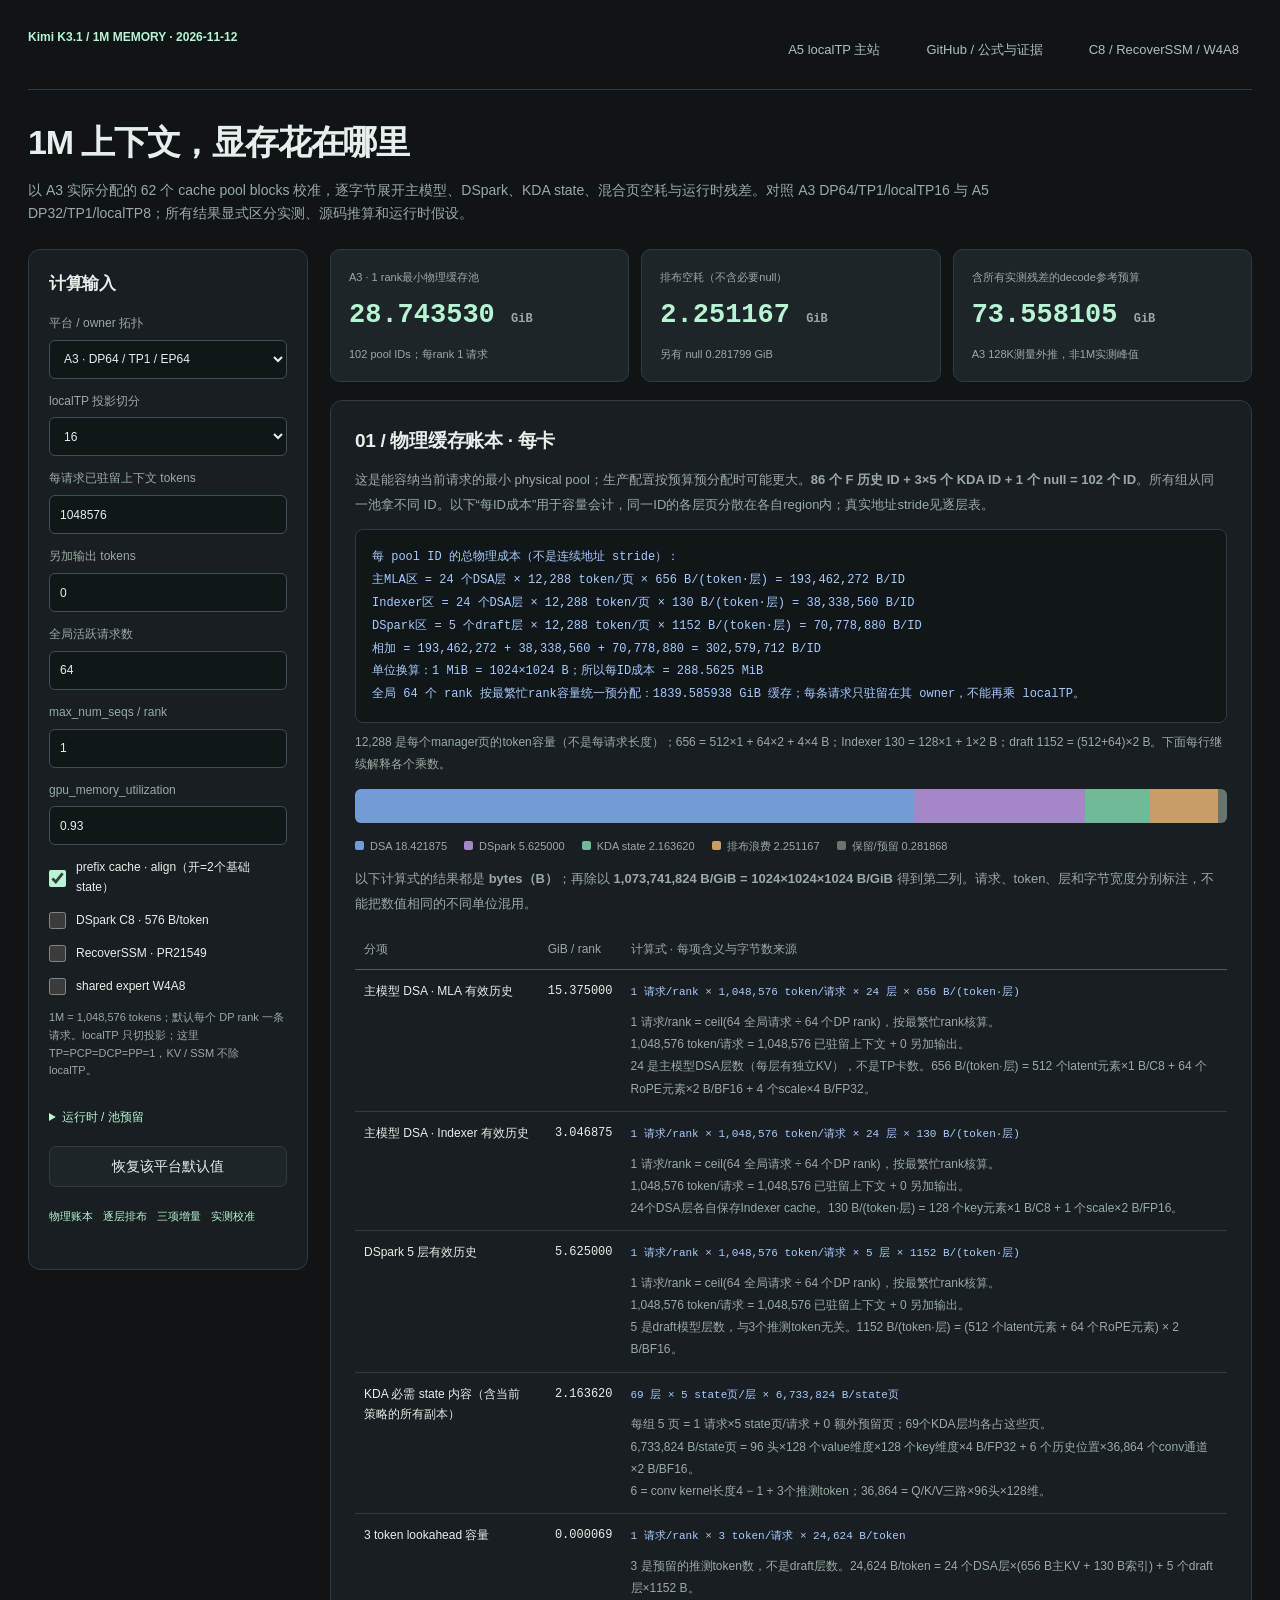
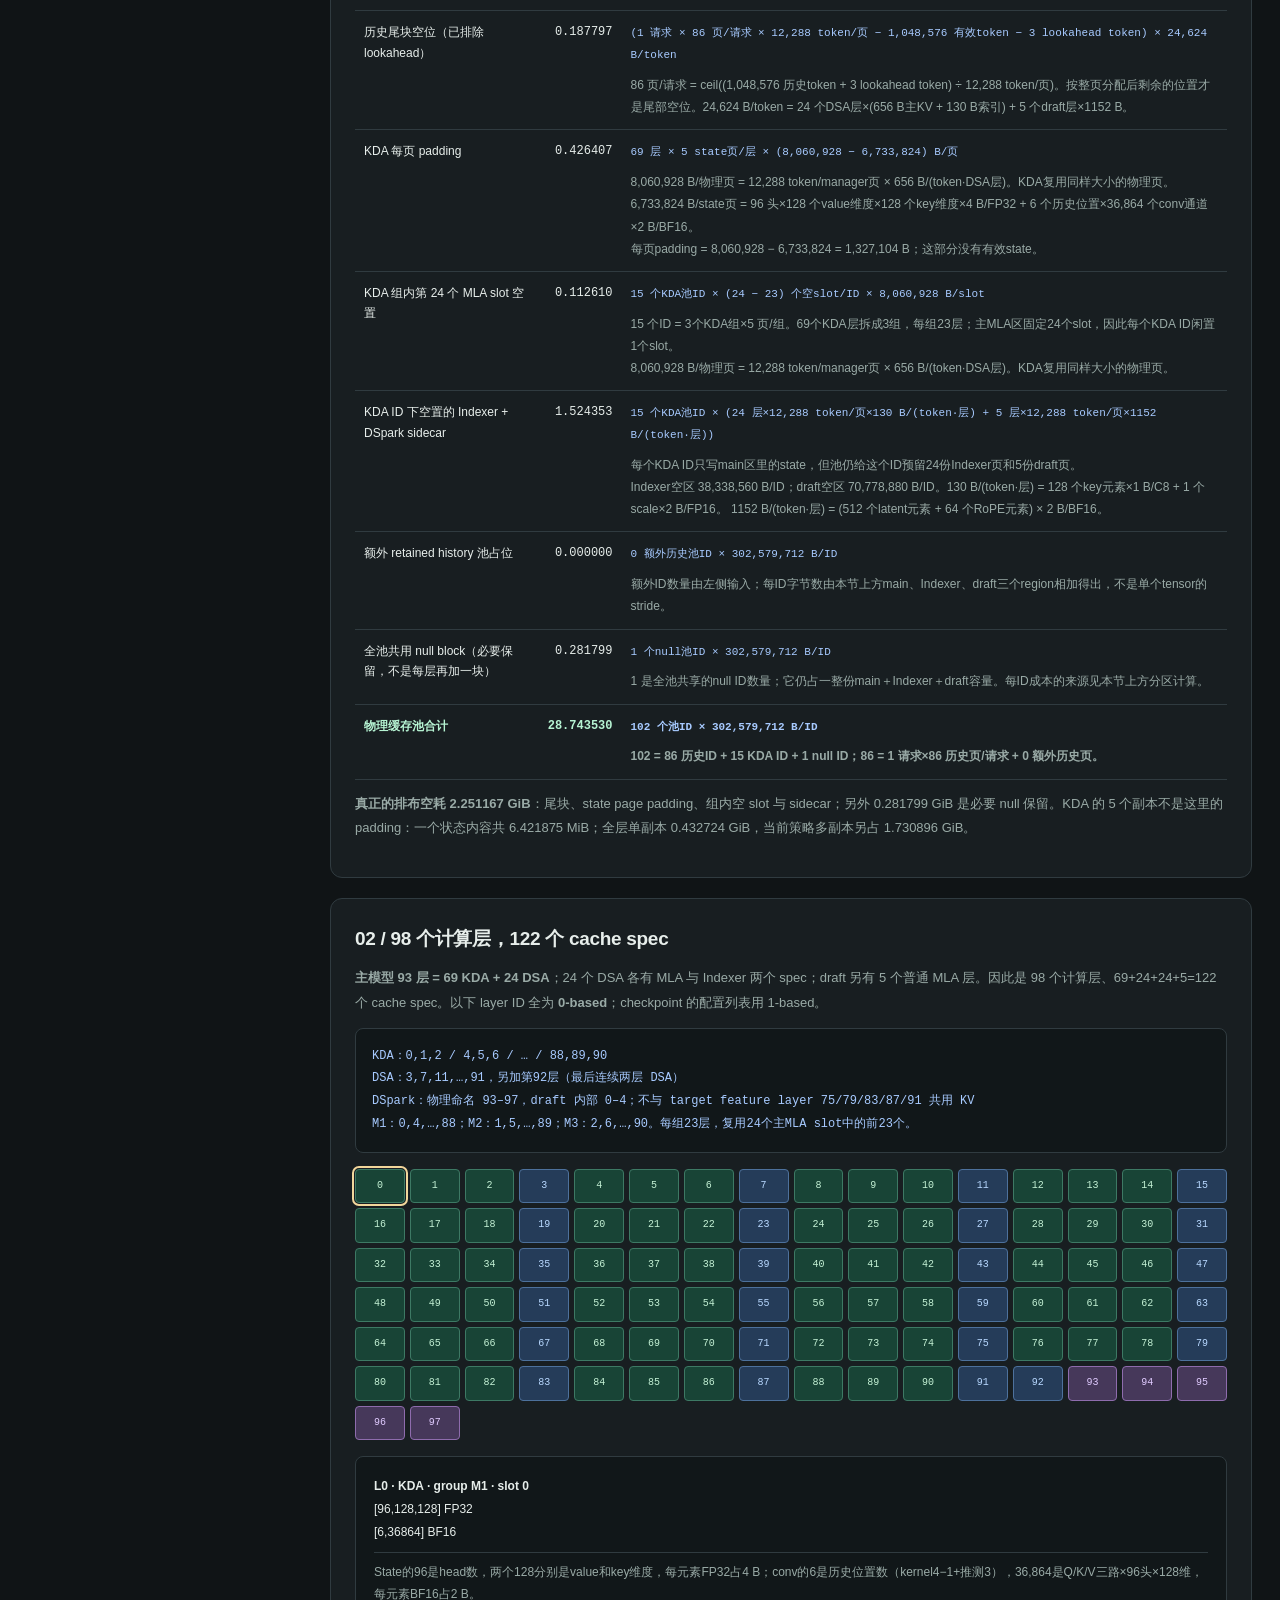
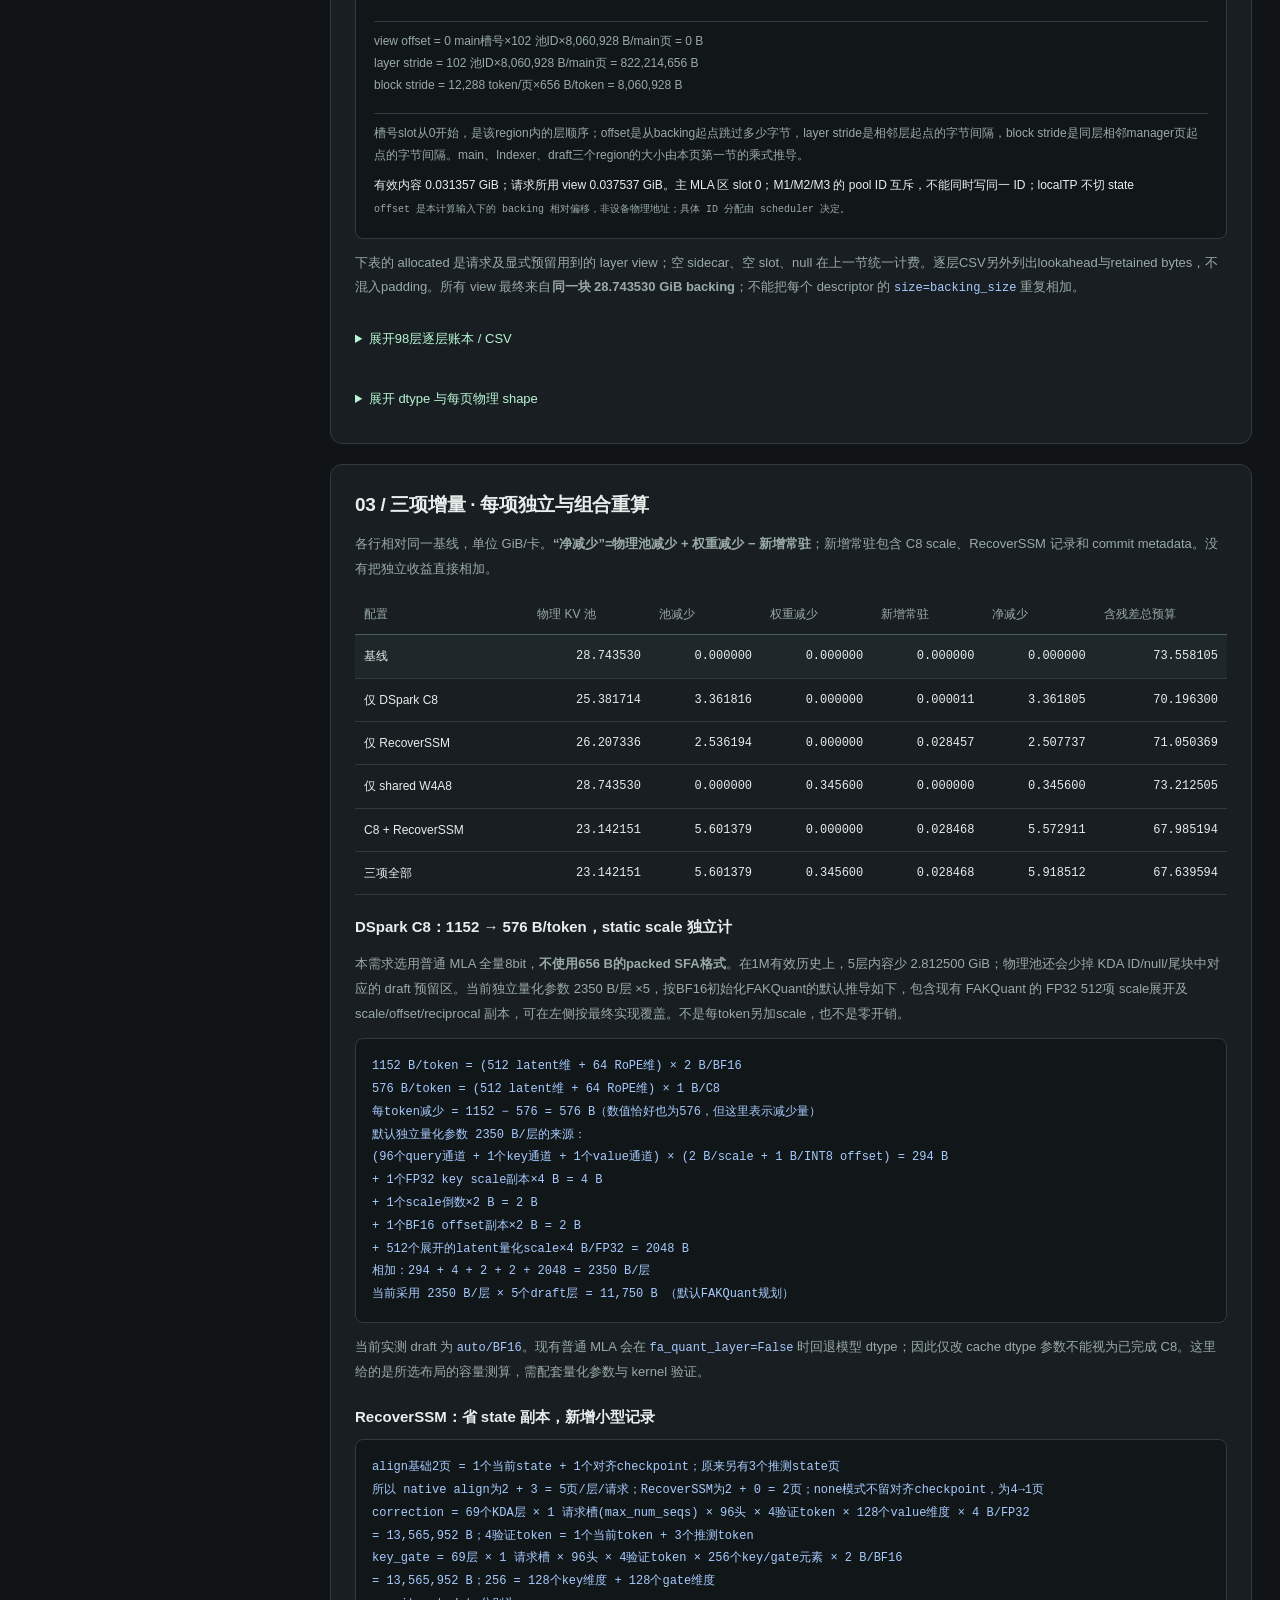
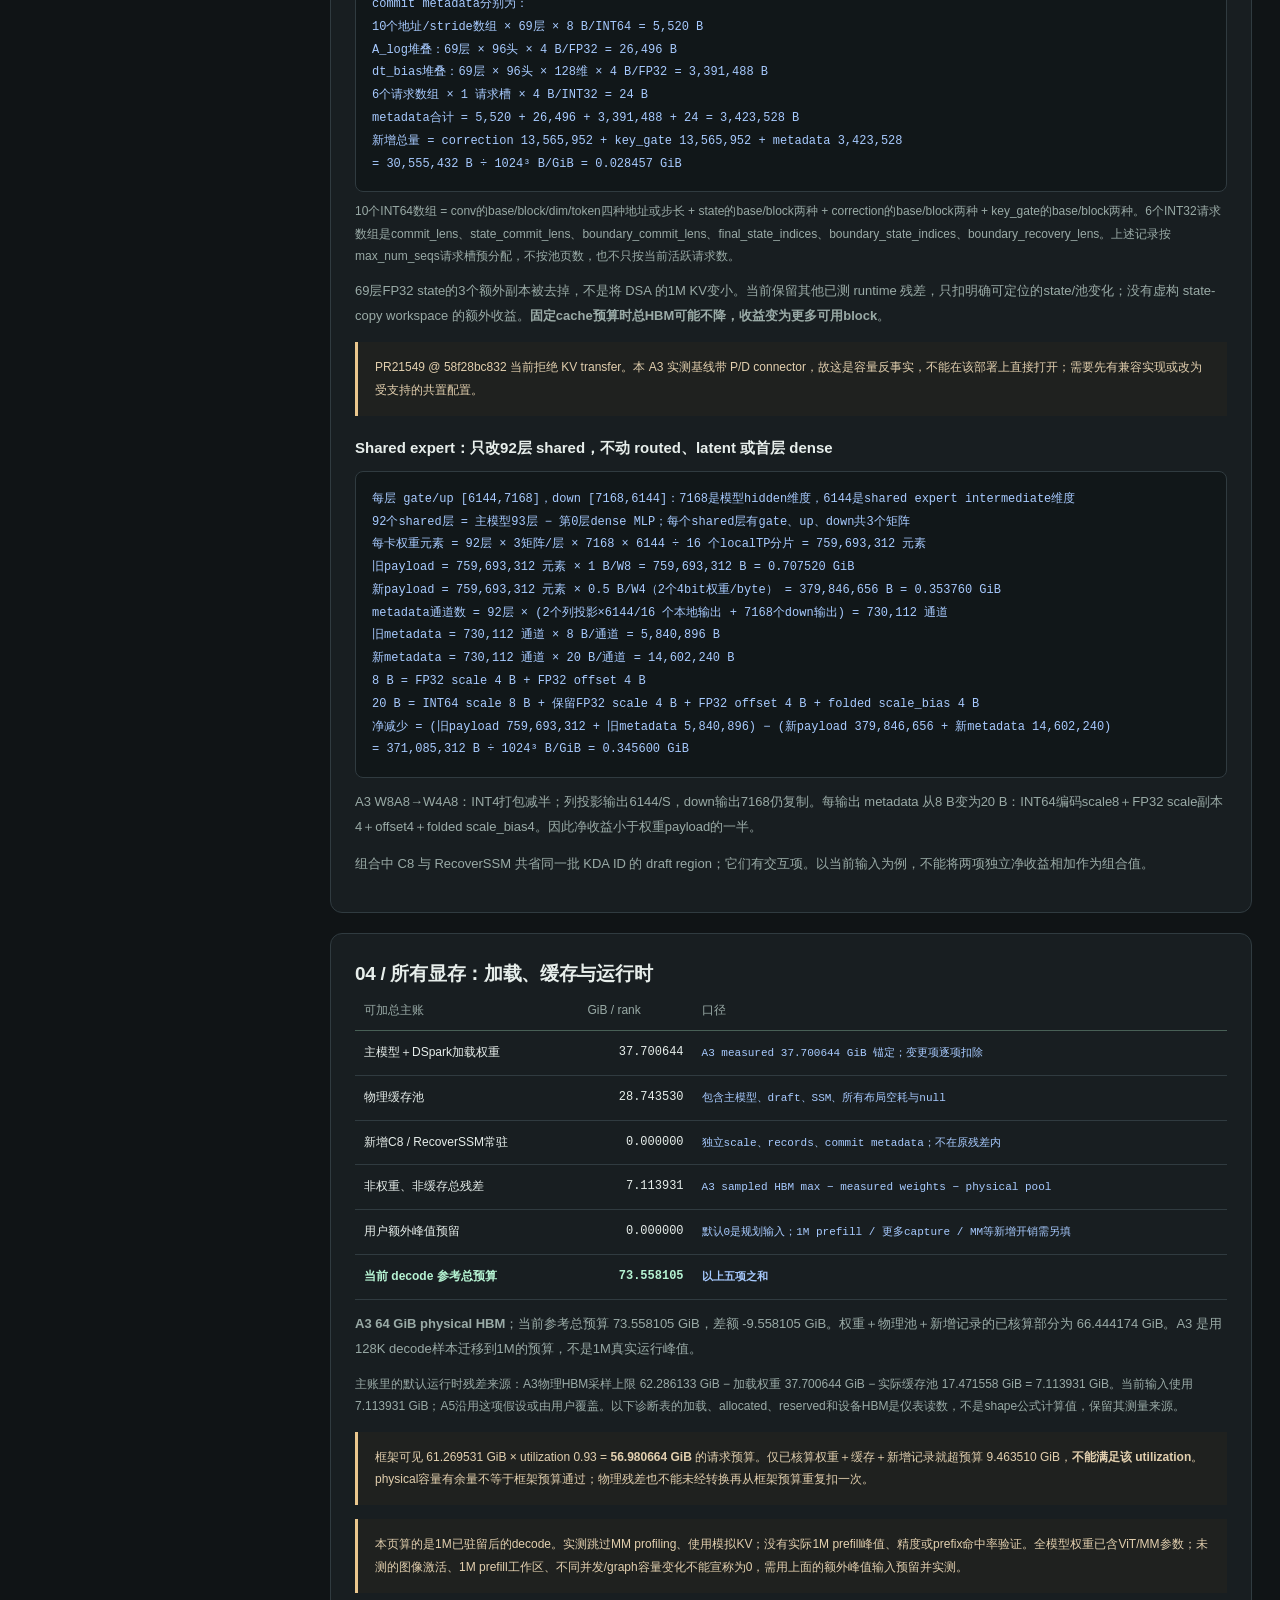
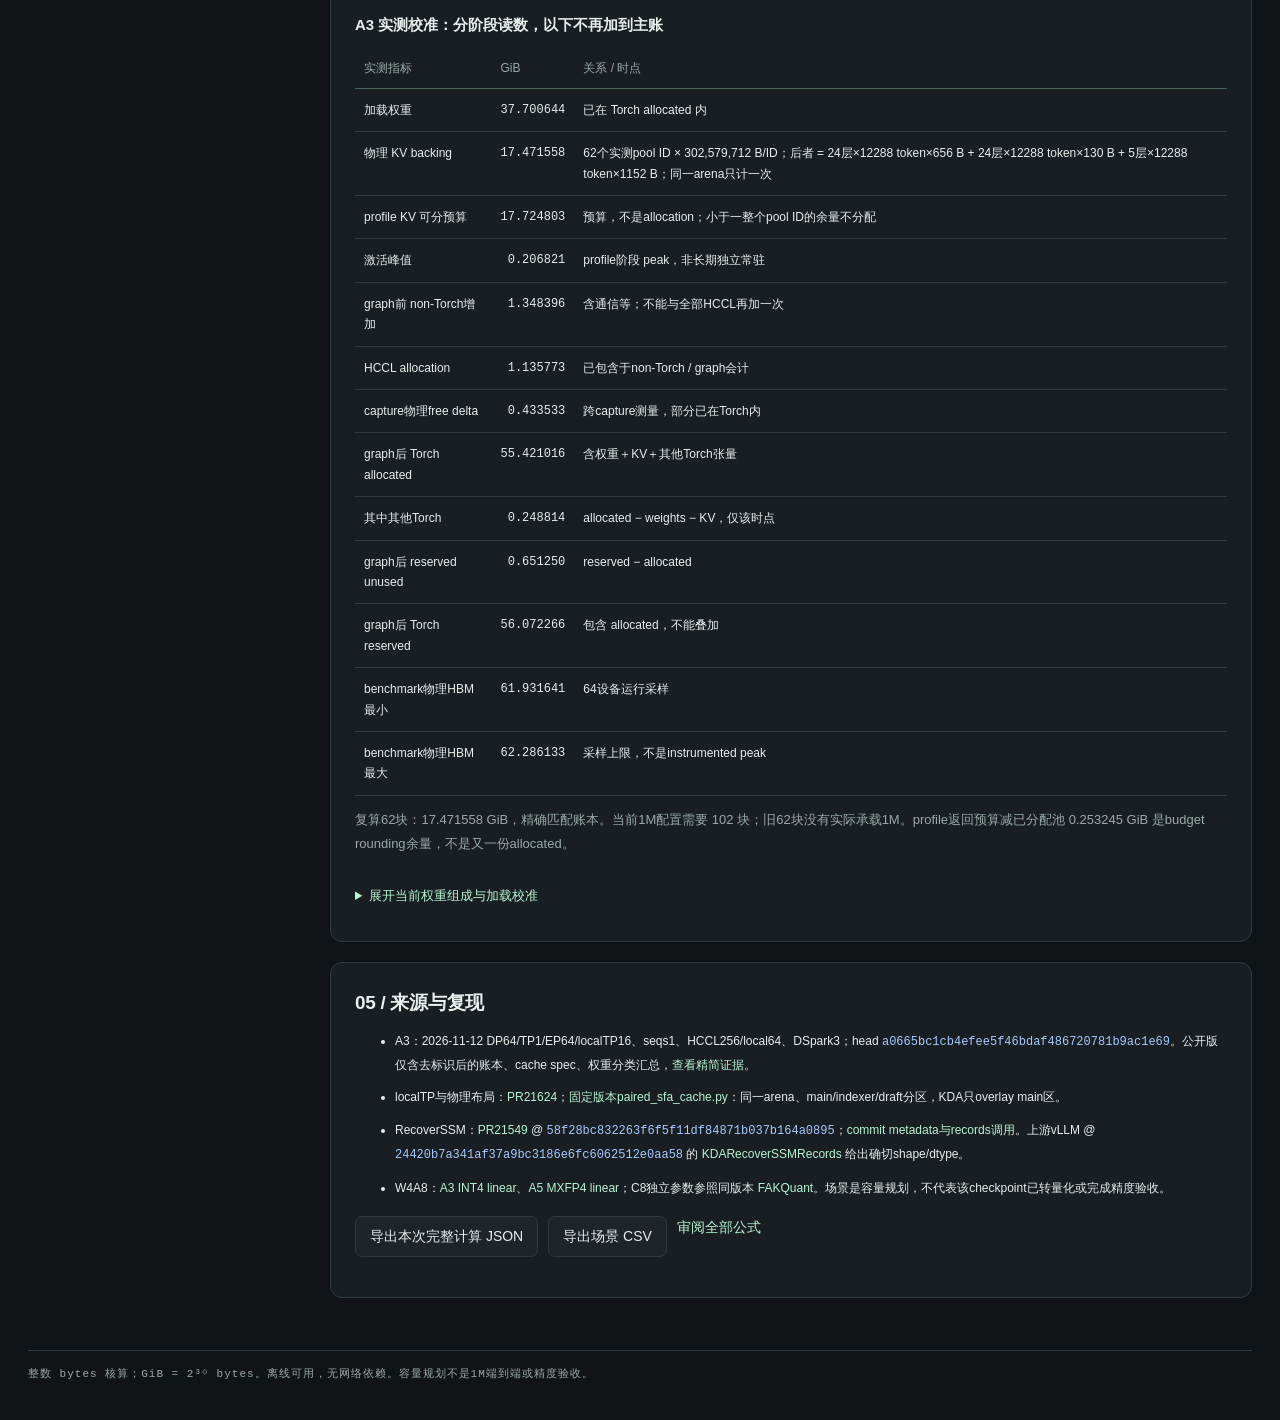
==== commit d12a8699: "docs: explain memory formula operands and byte derivations Signed-off-by: Dawn952 <135291747+Dawn952" ====
--- a/docs/memory.html
+++ b/docs/memory.html
@@ -8,6 +8,8 @@
 @media print{.topbar,.sidebar,.toolbar,#export,footer{display:none}.workspace{display:block}main{padding:0;max-width:none}body{background:white;color:black}.panel,.metric{break-inside:avoid}.modal-backdrop{display:none}}
 
 .mem-wrap{max-width:1600px;margin:auto;padding:28px}.mem-nav{display:flex;flex-wrap:wrap;gap:20px;padding-bottom:18px;border-bottom:1px solid var(--line);font-size:12px}.mem-nav b{margin-right:auto;color:var(--mint)}.mem-heading{margin:30px 0 24px}.mem-heading p{max-width:1050px;color:var(--muted);margin-top:14px}.mem-layout{display:grid;grid-template-columns:280px minmax(0,1fr);gap:22px;align-items:start}.mem-controls{position:sticky;top:16px;background:var(--panel);border:1px solid var(--line);border-radius:12px;padding:20px}.mem-controls h2{font-size:17px;margin-bottom:16px}.mem-controls label{margin-bottom:13px}.mem-controls small{font-size:11px;line-height:1.6;color:var(--muted);display:block;margin:7px 0 16px}.mem-check{display:flex;gap:10px;align-items:center;color:var(--ink);font-size:12px}.mem-check input{margin:0;flex:0 0 17px}.mem-controls button{width:100%;margin-top:8px}.mem-section{background:var(--panel);border:1px solid var(--line);border-radius:12px;padding:24px;margin-bottom:20px;scroll-margin-top:20px}.mem-section p{margin:12px 0;color:var(--muted);font-size:13px;line-height:1.9}.mem-section h3{margin:20px 0 10px;font-size:15px}.mem-kpis{display:grid;grid-template-columns:repeat(3,minmax(0,1fr));gap:12px;margin-bottom:18px}.mem-kpi{border:1px solid var(--line);border-radius:10px;padding:18px;background:var(--panel2)}.mem-kpi span,.mem-kpi small{display:block;color:var(--muted);font-size:11px}.mem-kpi strong{display:block;color:var(--mint);font-size:27px;font-weight:550;margin:7px 0;font-family:var(--mono)}.mem-kpi strong small{display:inline;font-family:inherit;font-size:12px}.mem-note{padding:14px 17px;border-left:3px solid var(--amber);background:#332a1d44;color:#e2cfae;font-size:12px;margin:14px 0;line-height:1.9}.mem-table-wrap{overflow:auto}.mem-table{width:100%;border-collapse:collapse;font-size:12px;line-height:1.7}.mem-table th{font-weight:500;color:var(--muted);text-align:left;border-bottom:1px solid #486056;padding:10px 9px;white-space:nowrap}.mem-table td{border-bottom:1px solid var(--line);padding:11px 9px;vertical-align:top}.mem-table td.num{white-space:nowrap;font-family:var(--mono);text-align:right}.mem-table .total td{color:var(--mint);font-weight:600;border-top:1px solid #6c8d80}.mem-table .selected td{background:#b6f4d30a}.mem-table td code{font-size:11px}.mem-pair{display:grid;grid-template-columns:1fr 1fr;gap:20px}.mem-count{color:var(--mint);font-family:var(--mono)}.mem-layer-strip{display:grid;grid-template-columns:repeat(16,minmax(0,1fr));gap:5px;margin:16px 0}.mem-layer-strip button{font-size:10px;min-width:0;padding:8px 0;border-radius:4px;font-family:var(--mono)}.mem-layer-strip .KDA{background:#184436;color:#c4f1d5;border-color:#3d7964}.mem-layer-strip .DSA{background:#253c59;color:#b8d8ff;border-color:#4d719c}.mem-layer-strip .DSpark{background:#46385a;color:#e0cbff;border-color:#8e6cad}.mem-layer-strip .chosen{outline:2px solid #f2d69b;outline-offset:1px}.mem-layer-detail{padding:18px;background:#111719;border:1px solid var(--line);border-radius:8px;font-size:12px;line-height:1.9;overflow-wrap:anywhere}.mem-layer-detail b{color:var(--ink)}.mem-toolbar{display:flex;flex-wrap:wrap;gap:10px;margin:16px 0}.mem-toolbar select{width:auto;min-width:160px}.mem-code{padding:16px;background:#111719;border-radius:8px;border:1px solid var(--line);font-family:var(--mono);font-size:12px;line-height:1.9;overflow:auto;white-space:pre-wrap;color:var(--blue)}.mem-stacked{height:34px;display:flex;overflow:hidden;border-radius:6px;margin:14px 0}.mem-stacked span{min-width:1px}.mem-stacked .main{background:#739cd7}.mem-stacked .draft{background:#a487c7}.mem-stacked .state{background:#70ba98}.mem-stacked .waste{background:#c99e66}.mem-stacked .null{background:#69746e}.mem-legend{display:flex;gap:17px;flex-wrap:wrap;font-size:11px;color:var(--muted)}.mem-legend i{display:inline-block;width:9px;height:9px;margin-right:6px;border-radius:2px}.mem-sources{font-size:12px;line-height:1.9}.mem-sources li{margin:10px 0}.mem-flag{display:inline-block;color:var(--amber);border:1px solid #776142;border-radius:4px;padding:2px 7px;font-size:10px}.mem-error{color:var(--danger);padding:12px 0;font-size:12px}.mem-footer{font-size:11px;color:var(--muted);padding:12px 0 30px}.mem-section details{margin-top:18px}.mem-section summary{cursor:pointer;color:var(--mint);font-size:13px}.mem-side-links{font-size:11px;display:flex;flex-wrap:wrap;gap:10px;margin-top:20px}.mem-tag{font-family:var(--mono);font-size:10px;color:var(--muted)}@media(max-width:1100px){.mem-kpis{grid-template-columns:repeat(2,minmax(0,1fr))}.mem-pair{grid-template-columns:1fr}.mem-layout{grid-template-columns:245px minmax(0,1fr)}}@media(max-width:760px){.mem-wrap{padding:16px}.mem-layout{grid-template-columns:1fr}.mem-controls{position:static;display:grid;grid-template-columns:1fr 1fr;gap:0 16px}.mem-controls h2,.mem-controls>small,.mem-controls details,.mem-controls .mem-side-links{grid-column:1/-1}.mem-section{padding:17px}.mem-kpi{padding:13px}.mem-kpi strong{font-size:22px}.mem-layer-strip{grid-template-columns:repeat(12,minmax(0,1fr))}.mem-heading h1{font-size:28px}.mem-table{font-size:11px}}@media print{.mem-controls,.mem-toolbar,.mem-nav{display:none}.mem-layout{display:block}.mem-wrap{padding:0}.mem-section{break-inside:avoid}.mem-layer-strip button{color:black}.mem-table{font-size:10px}}
+
+.mem-formula-note{margin-top:8px;color:var(--muted);font-size:12px;line-height:1.85;overflow-wrap:anywhere}.mem-table td code{line-height:1.8}.mem-layer-detail .mem-formula-note{padding:8px 0;border-top:1px solid var(--line)}
 </style></head>
 <body data-page="memory-calculator"><div class="mem-wrap"><nav class="mem-nav"><b>Kimi K3.1 / 1M MEMORY · 2026-11-12</b><a href="index.html">A5 localTP 主站</a><a href="https://github.com/Dawn952/kimi-k31-a5-analysis">GitHub / 公式与证据</a><a href="#mem-scenarios">C8 / RecoverSSM / W4A8</a></nav>
 <header class="mem-heading"><h1>1M 上下文，显存花在哪里</h1><p>以 A3 实际分配的 62 个 cache pool blocks 校准，逐字节展开主模型、DSpark、KDA state、混合页空耗与运行时残差。对照 A3 DP64/TP1/localTP16 与 A5 DP32/TP1/localTP8；所有结果显式区分实测、源码推算和运行时假设。</p></header>
@@ -203,30 +205,46 @@
   function setControls(){numeric.forEach(k=>$(k).value=p[k]);$('platform').value=p.platform;['align','c8','recover','shared4'].forEach(k=>$(k).checked=p[k]);}
   function readControls(){const next={...p};numeric.forEach(k=>next[k]=Number($(k).value));['align','c8','recover','shared4'].forEach(k=>next[k]=$(k).checked);try{M.calculate(next,E);p=next;draw();$('mem-error').textContent='';}catch(e){$('mem-error').textContent=e.message;}}
   const table=(heads,rows)=>`<div class="mem-table-wrap"><table class="mem-table"><thead><tr>${heads.map(h=>`<th>${h}</th>`).join('')}</tr></thead><tbody>${rows.join('')}</tbody></table></div>`;
-  const row=(name,bytes,formula,cls='')=>`<tr class="${cls}"><td>${name}</td><td class="num">${G(bytes)}</td><td><code>${formula}</code></td></tr>`;
+  const trace=text=>`<div class="mem-formula-note">${esc(text).replaceAll('\n','<br>')}</div>`;
+  const row=(name,bytes,formula,cls='',explanation='')=>`<tr class="${cls}"><td>${name}</td><td class="num">${G(bytes)}</td><td><code>${esc(formula)}</code>${explanation?trace(explanation):''}</td></tr>`;
   function ledger(r){
     const tokenBytes=M.ND*(M.MAIN+r.indexBytes)+M.DRAFT*r.draftBytes;
-    const rows=[row('主模型 DSA · MLA 有效历史',r.contentMain,`${r.requests} × ${r.tokens} × 24 × 656`),
-      row('主模型 DSA · Indexer 有效历史',r.contentIndexer,`${r.requests} × ${r.tokens} × 24 × ${r.indexBytes}`),
-      row('DSpark 5 层有效历史',r.contentDraft,`${r.requests} × ${r.tokens} × 5 × ${r.draftBytes}`),
-      row('KDA 必需 state 内容（含当前策略的所有副本）',r.contentState,`69 × ${r.statePerGroup} × 6,733,824`),
-      row('3 token lookahead 容量',r.lookaheadBytes,`${r.requests} × 3 × ${tokenBytes}`),
-      row('历史尾块空位（已排除 lookahead）',r.fullTail,`(请求数 × ${r.fullPerRequest} × 12288 − 有效 tokens − lookahead) × ${tokenBytes}`),
-      row('KDA 每页 padding',r.statePadding,`69 × ${r.statePerGroup} × (8,060,928 − 6,733,824)`),
-      row('KDA 组内第 24 个 MLA slot 空置',r.holes,`${r.stateBlocks} × (24 − 23) × 8,060,928`),
-      row('KDA ID 下空置的 Indexer + DSpark sidecar',r.sidecars,`${r.stateBlocks} × (24×12288×${r.indexBytes} + 5×12288×${r.draftBytes})`),
-      row('额外 retained history 池占位',r.retainedHistory,`${p.extraFullBlocks} × ${r.poolBytesPerID}`),
-      row('全池共用 null block（必要保留，不是每层再加一块）',r.nullBytes,`1 × ${r.poolBytesPerID}`),
-      row('物理缓存池合计',r.poolBytes,`${r.blocks} × ${r.poolBytesPerID}`,'total')];
+    const owners=`${r.requests} 请求/rank = ceil(${p.globalConcurrency} 全局请求 ÷ ${r.dp} 个DP rank)，按最繁忙rank核算。`;
+    const context=`${B(r.tokens)} token/请求 = ${B(p.context)} 已驻留上下文 + ${B(p.output)} 另加输出。`;
+    const mainBytes='656 B/(token·层) = 512 个latent元素×1 B/C8 + 64 个RoPE元素×2 B/BF16 + 4 个scale×4 B/FP32。';
+    const indexBytes=`${r.indexBytes} B/(token·层) = 128 个key元素×1 B/C8 + 1 个scale×${p.platform==='a3'?2:4} B/${p.platform==='a3'?'FP16':'FP32'}。`;
+    const draftBytes=`${r.draftBytes} B/(token·层) = (512 个latent元素 + 64 个RoPE元素) × ${p.c8?1:2} B/${p.c8?'C8':'BF16'}。${p.c8?'独立static scale在新增常驻另计。':''}`;
+    const stateBytes='6,733,824 B/state页 = 96 头×128 个value维度×128 个key维度×4 B/FP32 + 6 个历史位置×36,864 个conv通道×2 B/BF16。';
+    const pageBytes='8,060,928 B/物理页 = 12,288 token/manager页 × 656 B/(token·DSA层)。KDA复用同样大小的物理页。';
+    const fullBytes=`${B(tokenBytes)} B/token = 24 个DSA层×(656 B主KV + ${r.indexBytes} B索引) + 5 个draft层×${r.draftBytes} B。`;
+    const stateCount=`每组 ${r.statePerGroup} 页 = ${r.requests} 请求×${r.stateCopies} state页/请求 + ${p.extraStateBlocks} 额外预留页；69个KDA层均各占这些页。`;
+    const rows=[row('主模型 DSA · MLA 有效历史',r.contentMain,`${r.requests} 请求/rank × ${B(r.tokens)} token/请求 × 24 层 × 656 B/(token·层)`,'',`${owners}\n${context}\n24 是主模型DSA层数（每层有独立KV），不是TP卡数。${mainBytes}`),
+      row('主模型 DSA · Indexer 有效历史',r.contentIndexer,`${r.requests} 请求/rank × ${B(r.tokens)} token/请求 × 24 层 × ${r.indexBytes} B/(token·层)`,'',`${owners}\n${context}\n24个DSA层各自保存Indexer cache。${indexBytes}`),
+      row('DSpark 5 层有效历史',r.contentDraft,`${r.requests} 请求/rank × ${B(r.tokens)} token/请求 × 5 层 × ${r.draftBytes} B/(token·层)`,'',`${owners}\n${context}\n5 是draft模型层数，与3个推测token无关。${draftBytes}`),
+      row('KDA 必需 state 内容（含当前策略的所有副本）',r.contentState,`69 层 × ${r.statePerGroup} state页/层 × 6,733,824 B/state页`,'',`${stateCount}\n${stateBytes}\n6 = conv kernel长度4 − 1 + 3个推测token；36,864 = Q/K/V三路×96头×128维。`),
+      row('3 token lookahead 容量',r.lookaheadBytes,`${r.requests} 请求/rank × 3 token/请求 × ${B(tokenBytes)} B/token`,'',`3 是预留的推测token数，不是draft层数。${fullBytes}`),
+      row('历史尾块空位（已排除 lookahead）',r.fullTail,`(${r.requests} 请求 × ${r.fullPerRequest} 页/请求 × 12,288 token/页 − ${B(r.requests*r.tokens)} 有效token − ${r.requests*3} lookahead token) × ${B(tokenBytes)} B/token`,'',`${r.fullPerRequest} 页/请求 = ceil((${B(r.tokens)} 历史token + 3 lookahead token) ÷ 12,288 token/页)。按整页分配后剩余的位置才是尾部空位。${fullBytes}`),
+      row('KDA 每页 padding',r.statePadding,`69 层 × ${r.statePerGroup} state页/层 × (8,060,928 − 6,733,824) B/页`,'',`${pageBytes}\n${stateBytes}\n每页padding = 8,060,928 − 6,733,824 = 1,327,104 B；这部分没有有效state。`),
+      row('KDA 组内第 24 个 MLA slot 空置',r.holes,`${r.stateBlocks} 个KDA池ID × (24 − 23) 个空slot/ID × 8,060,928 B/slot`,'',`${r.stateBlocks} 个ID = 3个KDA组×${r.statePerGroup} 页/组。69个KDA层拆成3组，每组23层；主MLA区固定24个slot，因此每个KDA ID闲置1个slot。\n${pageBytes}`),
+      row('KDA ID 下空置的 Indexer + DSpark sidecar',r.sidecars,`${r.stateBlocks} 个KDA池ID × (24 层×12,288 token/页×${r.indexBytes} B/(token·层) + 5 层×12,288 token/页×${r.draftBytes} B/(token·层))`,'',`每个KDA ID只写main区里的state，但池仍给这个ID预留24份Indexer页和5份draft页。\nIndexer空区 ${B(r.indexRegion)} B/ID；draft空区 ${B(r.draftRegion)} B/ID。${indexBytes} ${draftBytes}`),
+      row('额外 retained history 池占位',r.retainedHistory,`${p.extraFullBlocks} 额外历史池ID × ${B(r.poolBytesPerID)} B/ID`,'','额外ID数量由左侧输入；每ID字节数由本节上方main、Indexer、draft三个region相加得出，不是单个tensor的stride。'),
+      row('全池共用 null block（必要保留，不是每层再加一块）',r.nullBytes,`1 个null池ID × ${B(r.poolBytesPerID)} B/ID`,'','1 是全池共享的null ID数量；它仍占一整份main＋Indexer＋draft容量。每ID成本的来源见本节上方分区计算。'),
+      row('物理缓存池合计',r.poolBytes,`${r.blocks} 个池ID × ${B(r.poolBytesPerID)} B/ID`,'total',`${r.blocks} = ${r.fullBlocks} 历史ID + ${r.stateBlocks} KDA ID + 1 null ID；${r.fullBlocks} = ${r.requests} 请求×${r.fullPerRequest} 历史页/请求 + ${p.extraFullBlocks} 额外历史页。`)];
     const segs=[['main',r.contentMain+r.contentIndexer,'DSA'],['draft',r.contentDraft,'DSpark'],['state',r.contentState,'KDA state'],['waste',r.waste,'排布浪费'],['null',r.nullBytes+r.lookaheadBytes+r.retainedHistory,'保留/预留']];
     return `<section id="mem-ledger" class="mem-section"><h2>01 / 物理缓存账本 · 每卡</h2>
       <p>这是能容纳当前请求的最小 physical pool；生产配置按预算预分配时可能更大。<b>${r.fullBlocks} 个 F 历史 ID + 3×${r.statePerGroup} 个 KDA ID + 1 个 null = ${r.blocks} 个 ID</b>。所有组从同一池拿不同 ID。以下“每ID成本”用于容量会计，同一ID的各层页分散在各自region内；真实地址stride见逐层表。</p>
-      <div class="mem-code">每 pool ID 的总物理成本（不是连续地址 stride） = 24 × (12288 × 656) + 24 × (12288 × ${r.indexBytes}) + 5 × (12288 × ${r.draftBytes})
-= ${B(r.poolBytesPerID)} bytes = ${(r.poolBytesPerID/M.MiB).toFixed(4)} MiB / pool ID
+      <div class="mem-code">每 pool ID 的总物理成本（不是连续地址 stride）：
+主MLA区 = 24 个DSA层 × 12,288 token/页 × 656 B/(token·层) = ${B(r.mainRegion)} B/ID
+Indexer区 = 24 个DSA层 × 12,288 token/页 × ${r.indexBytes} B/(token·层) = ${B(r.indexRegion)} B/ID
+DSpark区 = 5 个draft层 × 12,288 token/页 × ${r.draftBytes} B/(token·层) = ${B(r.draftRegion)} B/ID
+相加 = ${B(r.mainRegion)} + ${B(r.indexRegion)} + ${B(r.draftRegion)} = ${B(r.poolBytesPerID)} B/ID
+单位换算：1 MiB = 1024×1024 B；所以每ID成本 = ${(r.poolBytesPerID/M.MiB).toFixed(4)} MiB
 全局 ${r.dp} 个 rank 按最繁忙rank容量统一预分配：${G(r.clusterPoolBytes)} GiB 缓存；每条请求只驻留在其 owner，不能再乘 localTP。</div>
+      ${trace(`12,288 是每个manager页的token容量（不是每请求长度）；656 = 512×1 + 64×2 + 4×4 B；Indexer ${r.indexBytes} = 128×1 + 1×${p.platform==='a3'?2:4} B；draft ${r.draftBytes} = (512+64)×${p.c8?1:2} B。下面每行继续解释各个乘数。`)}
       <div class="mem-stacked">${segs.map(([cl,n,label])=>`<span class="${cl}" style="width:${n/r.poolBytes*100}%" title="${label}: ${G(n)} GiB"></span>`).join('')}</div>
       <div class="mem-legend">${segs.map(([cl,n,label])=>`<span><i style="background:${{main:'#739cd7',draft:'#a487c7',state:'#70ba98',waste:'#c99e66',null:'#69746e'}[cl]}"></i>${label} ${G(n)}</span>`).join('')}</div>
-      ${table(['分项','GiB / rank','整数 bytes 计算式'],rows)}
+      <p>以下计算式的结果都是 <b>bytes（B）</b>；再除以 <b>1,073,741,824 B/GiB = 1024×1024×1024 B/GiB</b> 得到第二列。请求、token、层和字节宽度分别标注，不能把数值相同的不同单位混用。</p>
+      ${table(['分项','GiB / rank','计算式 · 每项含义与字节数来源'],rows)}
       <p><b>真正的排布空耗 ${G(r.waste)} GiB</b>：尾块、state page padding、组内空 slot 与 sidecar；另外 ${G(r.nullBytes)} GiB 是必要 null 保留。KDA 的 ${r.stateCopies} 个副本不是这里的 padding：一个状态内容共 6.421875 MiB；全层单副本 ${G(r.canonicalState)} GiB，当前策略多副本另占 ${G(r.policyStateOverhead)} GiB。</p></section>`;
   }
   function layout(r){
@@ -246,26 +264,40 @@
         ${table(['类型','真实内容 / 层','页 / slot','排布规则'],[
           `<tr><td>DSA MLA</td><td>512×${p.platform==='a3'?'INT8':'FP8'} + 64×BF16 + 4×FP32 = 656 B/token</td><td>[12288,1,656] byte = 8,060,928 B</td><td>RoPE 已含在 656，不能另加 128 B</td></tr>`,
           `<tr><td>Indexer</td><td>128×${p.platform==='a3'?'INT8':'FP8'} + 1×${p.platform==='a3'?'FP16':'FP32'} = ${r.indexBytes} B/token</td><td>[12288,128] C8 + [12288,1] scale</td><td>A3 130 B；A5 132 B，不按 query head 数乘96</td></tr>`,
-          '<tr><td>KDA recurrent</td><td>[96,128,128] FP32 = 6,291,456 B</td><td>与 conv 放同一 slot</td><td>96 头完整 owner state；localTP 不改 shape</td></tr>',
-          '<tr><td>KDA conv</td><td>[6,36864] BF16 = 442,368 B</td><td>6 = kernel4−1 + speculative3</td><td>合计6,733,824 B，pad至8,060,928 B</td></tr>',
+          '<tr><td>KDA recurrent</td><td>96头 × 128个value维度 × 128个key维度 × 4 B/FP32 = 6,291,456 B</td><td>与 conv 放同一 slot</td><td>96头完整owner state；localTP不改shape</td></tr>',
+          '<tr><td>KDA conv</td><td>6个历史位置 × 36,864通道 × 2 B/BF16 = 442,368 B</td><td>6 = kernel长度4−1 + 推测token数3；36,864 = Q/K/V三路×96头×128维</td><td>6,291,456 + 442,368 = 6,733,824 B有效内容；物理页12,288×656 = 8,060,928 B</td></tr>',
           `<tr><td>DSpark</td><td>[512+64] × ${p.c8?'C8':'BF16'} = ${r.draftBytes} B/token</td><td>[12288,1,576] × ${p.c8?1:2} B</td><td>5层各有独立region；C8 static scales另计</td></tr>`])}
       <h3>Manager 页与 kernel 页不是同一个 block_size</h3>
       <div class="mem-code">manager logical page = 12288 tokens；backend kernel block = 128 tokens
-每 manager page = 96 个 kernel blocks；N=${r.blocks} 时，kernel cache第一维 = N×96 = ${r.blocks*96}
+每 manager page = 12,288 token ÷ 128 token/kernel块 = 96 个 kernel blocks（这里96是块数，不是96个attention头）
+N=${r.blocks} 是pool ID数；kernel cache第一维 = ${r.blocks} 个manager页×96 个kernel块/页 = ${r.blocks*96} 个kernel块
 DSA packed view：[${r.blocks*96},128,1,656]；每token byte[0:512]为C8 latent，byte[512:640]为64个BF16 RoPE，byte[640:656]为4个FP32 scales（group128）
 Indexer view：K [${r.blocks*96},128,1,128] C8；scale [${r.blocks*96},128,1] ${p.platform==='a3'?'FP16':'FP32'}
 每个kernel slot先放128×128个key bytes，再放128个scale；并非把130/132 B逐token交错存放
 DSpark view：latent [${r.blocks*96},128,1,512] + RoPE [${r.blocks*96},128,1,64]，均为${p.c8?'C8':'BF16'}，每个kernel slot两个组件连续；独立scale另存
-KDA 每slot：conv前442,368 B + recurrent 6,291,456 B + padding 1,327,104 B</div>
+KDA 每slot有效内容 = conv 442,368 B + recurrent 6,291,456 B = 6,733,824 B
+KDA 每slot padding = 物理页8,060,928 B − 有效内容6,733,824 B = 1,327,104 B</div>
+      ${trace('Shape中的轴：第1维是kernel块数，第2维128是每kernel块的token数，第3维1是一个压缩KV槽（不是96个query head），最后一维是每token的feature数或packed字节宽度。512是latent维度，64是RoPE维度；656 B中的4个FP32 scale来自512 latent维÷128元素/量化组。1 B/C8、2 B/BF16或FP16、4 B/FP32。')}
       <p>A3原62块的profiling实际输入为主KV [5952,128,1,656]、Indexer [5952,128,1,128] 与FP16 scale [5952,128,1]，与62×96=5952一致。A5相同kernel block大小由固定版本backend源码给出；A5 bound tensor未实测。A5的packed容器可标成FP8，但RoPE/scale子区域保存的仍是BF16/FP32原始字节。</p>
       </details></section>`;
   }
   function drawLayers(){
     const r=current,x=r.layers.find(x=>x.layer===selectedLayer)||r.layers[0];
+    const indexPage=M.BLOCK*r.indexBytes,draftPage=M.BLOCK*r.draftBytes;
+    const address=x.type==='DSpark'
+      ?`view offset = ${r.blocks} 池ID×(${B(r.mainRegion)} B主MLA区/ID + ${B(r.indexRegion)} B索引区/ID) + ${x.slot} draft槽号×${r.blocks} 池ID×${B(draftPage)} B/draft页 = ${B(x.offsetBytes)} B\nlayer stride = ${r.blocks} 池ID×${B(draftPage)} B/draft页 = ${B(x.layerStride)} B\nblock stride = 12,288 token/页×${r.draftBytes} B/token = ${B(x.blockStride)} B`
+      :`view offset = ${x.slot} main槽号×${r.blocks} 池ID×8,060,928 B/main页 = ${B(x.offsetBytes)} B\nlayer stride = ${r.blocks} 池ID×8,060,928 B/main页 = ${B(x.layerStride)} B\nblock stride = 12,288 token/页×656 B/token = 8,060,928 B`;
+    const shape=x.type==='KDA'
+      ?'State的96是head数，两个128分别是value和key维度，每元素FP32占4 B；conv的6是历史位置数（kernel4−1+推测3），36,864是Q/K/V三路×96头×128维，每元素BF16占2 B。'
+      :x.type==='DSA'
+        ?`512是latent维度（C8每元素1 B），64是RoPE维度（BF16每元素2 B），4是latent按128维分组的scale数（FP32每个4 B），相加656 B/token。Indexer另有128个C8 key元素和1个${p.platform==='a3'?'FP16（2 B）':'FP32（4 B）'} scale。`
+        :`512是latent维度、64是RoPE维度，合计576个元素/token；当前每元素${p.c8?'C8占1 B，所以576 B/token':'BF16占2 B，所以1152 B/token'}。`;
     $('mem-layer-detail').innerHTML=`<b>L${x.layer} · ${x.type} · group ${x.group} · slot ${x.slot}</b><br>
       ${esc(x.headShape)}<br>${esc(x.convShape)}<br>
-      view offset = <code>${B(x.offsetBytes)} B</code>；layer stride = <code>${B(x.layerStride)} B</code>；block stride = <code>${B(x.blockStride)} B</code>
-      ${x.indexOffset!==null?`<br>Indexer view offset = <code>${B(x.indexOffset)} B</code>；block stride = <code>${B(M.BLOCK*r.indexBytes)} B</code>`:''}<br>
+      ${trace(shape)}
+      ${trace(address)}
+      ${x.indexOffset!==null?trace(`Indexer view offset = 24 个main槽×${r.blocks} 池ID×8,060,928 B/main页 + ${x.slot} index槽号×${r.blocks} 池ID×${B(indexPage)} B/index页 = ${B(x.indexOffset)} B\nIndexer block stride = 12,288 token/页×${r.indexBytes} B/token = ${B(indexPage)} B`):''}
+      ${trace('槽号slot从0开始，是该region内的层顺序；offset是从backing起点跳过多少字节，layer stride是相邻层起点的字节间隔，block stride是同层相邻manager页起点的字节间隔。main、Indexer、draft三个region的大小由本页第一节的乘式推导。')}
       有效内容 ${G(x.contentBytes)} GiB；请求所用 view ${G(x.allocatedBytes)} GiB。${esc(x.layout)}<br>
       <span class="mem-tag">offset 是本计算输入下的 backing 相对偏移，非设备物理地址；具体 ID 分配由 scheduler 决定。</span>`;
     const filter=$('mem-filter').value;
@@ -273,26 +305,57 @@
   }
   function scenarios(r){
     const ss=M.scenarios(p,E),base=ss[0].result;
+    const defaultScale=p.platform==='a3'?2350:2352,reciprocalBytes=p.platform==='a3'?2:4;
+    const sharedOutputs=92*(2*M.I/p.localTP+M.H),sharedElements=92*3*M.H*M.I/p.localTP;
     return `<section id="mem-scenarios" class="mem-section"><h2>03 / 三项增量 · 每项独立与组合重算</h2>
       <p>各行相对同一基线，单位 GiB/卡。<b>“净减少”=物理池减少 + 权重减少 − 新增常驻</b>；新增常驻包含 C8 scale、RecoverSSM 记录和 commit metadata。没有把独立收益直接相加。</p>
       ${table(['配置','物理 KV 池','池减少','权重减少','新增常驻','净减少','含残差总预算'],ss.map(s=>`<tr class="${s.c8===p.c8&&s.recover===p.recover&&s.shared4===p.shared4?'selected':''}"><td>${s.name}</td><td class="num">${G(s.result.poolBytes)}</td><td class="num">${G(s.poolSaved)}</td><td class="num">${G(s.weightSaved)}</td><td class="num">${G(s.extra)}</td><td class="num">${G(s.saved)}</td><td class="num">${G(s.result.totalBytes)}</td></tr>`))}
       <h3>DSpark C8：1152 → 576 B/token，static scale 独立计</h3>
-      <p>本需求选用普通 MLA 全量8bit，<b>不使用656 B的packed SFA格式</b>。在1M有效历史上，5层内容少 ${G(r.requests*r.tokens*5*576)} GiB；物理池还会少掉 KDA ID/null/尾块中对应的 draft 预留区。按BF16初始化FAKQuant，默认独立量化参数 ${p.scaleBytesPerLayer} B/层 ×5，包含现有 FAKQuant 的 FP32 512项 scale展开及 scale/offset/reciprocal 副本，可在左侧按最终实现覆盖。不是每token另加scale，也不是零开销。</p>
+      <p>本需求选用普通 MLA 全量8bit，<b>不使用656 B的packed SFA格式</b>。在1M有效历史上，5层内容少 ${G(r.requests*r.tokens*5*576)} GiB；物理池还会少掉 KDA ID/null/尾块中对应的 draft 预留区。当前独立量化参数 ${p.scaleBytesPerLayer} B/层 ×5，按BF16初始化FAKQuant的默认推导如下，包含现有 FAKQuant 的 FP32 512项 scale展开及 scale/offset/reciprocal 副本，可在左侧按最终实现覆盖。不是每token另加scale，也不是零开销。</p>
+      <div class="mem-code">1152 B/token = (512 latent维 + 64 RoPE维) × 2 B/BF16
+576 B/token = (512 latent维 + 64 RoPE维) × 1 B/C8
+每token减少 = 1152 − 576 = 576 B（数值恰好也为576，但这里表示减少量）
+默认独立量化参数 ${defaultScale} B/层的来源：
+(96个query通道 + 1个key通道 + 1个value通道) × (2 B/scale + 1 B/INT8 offset) = 294 B
++ 1个FP32 key scale副本×4 B = 4 B
++ 1个scale倒数×${reciprocalBytes} B = ${reciprocalBytes} B
++ 1个BF16 offset副本×2 B = 2 B
++ 512个展开的latent量化scale×4 B/FP32 = 2048 B
+相加：294 + 4 + ${reciprocalBytes} + 2 + 2048 = ${defaultScale} B/层
+当前采用 ${p.scaleBytesPerLayer} B/层 × 5个draft层 = ${B(5*p.scaleBytesPerLayer)} B ${p.scaleBytesPerLayer===defaultScale?'（默认FAKQuant规划）':'（用户已覆盖默认值）'}</div>
       <p>当前实测 draft 为 <code>auto/BF16</code>。现有普通 MLA 会在 <code>fa_quant_layer=False</code> 时回退模型 dtype；因此仅改 cache dtype 参数不能视为已完成 C8。这里给的是所选布局的容量测算，需配套量化参数与 kernel 验证。</p>
       <h3>RecoverSSM：省 state 副本，新增小型记录</h3>
-      <div class="mem-code">当前 align：2 + 3 = 5 state pages / KDA层 / 请求
-RecoverSSM align：2 + 0 = 2；none 模式为4→1
-correction = [max_num_seqs,96,4,128] FP32 ×69 = ${B(r.rmem.correction)} B
-key_gate   = [max_num_seqs,96,4,256] BF16 ×69 = ${B(r.rmem.keyGate)} B
-commit地址/stride、A_log/dt_bias stacks、6个INT32请求数组 = ${B(r.rmem.metadata)} B
-新增合计 = ${G(r.rmem.total)} GiB；记录按 max_num_seqs，不按 pool pages。</div>
+      <div class="mem-code">align基础2页 = 1个当前state + 1个对齐checkpoint；原来另有3个推测state页
+所以 native align为2 + 3 = 5页/层/请求；RecoverSSM为2 + 0 = 2页；none模式不留对齐checkpoint，为4→1页
+correction = 69个KDA层 × ${p.maxSeqs} 请求槽(max_num_seqs) × 96头 × 4验证token × 128个value维度 × 4 B/FP32
+= ${B(r.rmem.correction)} B；4验证token = 1个当前token + 3个推测token
+key_gate = 69层 × ${p.maxSeqs} 请求槽 × 96头 × 4验证token × 256个key/gate元素 × 2 B/BF16
+= ${B(r.rmem.keyGate)} B；256 = 128个key维度 + 128个gate维度
+commit metadata分别为：
+10个地址/stride数组 × 69层 × 8 B/INT64 = ${B(10*69*8)} B
+A_log堆叠：69层 × 96头 × 4 B/FP32 = ${B(69*96*4)} B
+dt_bias堆叠：69层 × 96头 × 128维 × 4 B/FP32 = ${B(69*96*128*4)} B
+6个请求数组 × ${p.maxSeqs} 请求槽 × 4 B/INT32 = ${B(6*p.maxSeqs*4)} B
+metadata合计 = ${B(10*69*8)} + ${B(69*96*4)} + ${B(69*96*128*4)} + ${B(6*p.maxSeqs*4)} = ${B(r.rmem.metadata)} B
+新增总量 = correction ${B(r.rmem.correction)} + key_gate ${B(r.rmem.keyGate)} + metadata ${B(r.rmem.metadata)}
+= ${B(r.rmem.total)} B ÷ 1024³ B/GiB = ${G(r.rmem.total)} GiB</div>
+      ${trace('10个INT64数组 = conv的base/block/dim/token四种地址或步长 + state的base/block两种 + correction的base/block两种 + key_gate的base/block两种。6个INT32请求数组是commit_lens、state_commit_lens、boundary_commit_lens、final_state_indices、boundary_state_indices、boundary_recovery_lens。上述记录按max_num_seqs请求槽预分配，不按池页数，也不只按当前活跃请求数。')}
       <p>69层FP32 state的3个额外副本被去掉，不是将 DSA 的1M KV变小。当前保留其他已测 runtime 残差，只扣明确可定位的state/池变化；没有虚构 state-copy workspace 的额外收益。<b>固定cache预算时总HBM可能不降，收益变为更多可用block</b>。</p>
       <div class="mem-note">PR21549 @ ${E.recoverHead.slice(0,10)} 当前拒绝 KV transfer。本 A3 实测基线带 P/D connector，故这是容量反事实，不能在该部署上直接打开；需要先有兼容实现或改为受支持的共置配置。</div>
       <h3>Shared expert：只改92层 shared，不动 routed、latent 或首层 dense</h3>
-      <div class="mem-code">每层 gate/up [6144,7168]，down [7168,6144]；localTP=${p.localTP}
-旧权重payload ${G(r.shared.oldPayload)} + metadata ${G(r.shared.oldMetadata)} GiB
-新权重payload ${G(r.shared.newPayload)} + metadata ${G(r.shared.newMetadata)} GiB
-净减少 ${G(r.shared.saved)} GiB</div>
+      <div class="mem-code">每层 gate/up [6144,7168]，down [7168,6144]：7168是模型hidden维度，6144是shared expert intermediate维度
+92个shared层 = 主模型93层 − 第0层dense MLP；每个shared层有gate、up、down共3个矩阵
+每卡权重元素 = 92层 × 3矩阵/层 × 7168 × 6144 ÷ ${p.localTP} 个localTP分片 = ${B(sharedElements)} 元素
+旧payload = ${B(sharedElements)} 元素 × 1 B/W8 = ${B(r.shared.oldPayload)} B = ${G(r.shared.oldPayload)} GiB
+新payload = ${B(sharedElements)} 元素 × 0.5 B/W4（2个4bit权重/byte） = ${B(r.shared.newPayload)} B = ${G(r.shared.newPayload)} GiB
+${p.platform==='a3'?`metadata通道数 = 92层 × (2个列投影×6144/${p.localTP} 个本地输出 + 7168个down输出) = ${B(sharedOutputs)} 通道
+旧metadata = ${B(sharedOutputs)} 通道 × 8 B/通道 = ${B(r.shared.oldMetadata)} B
+新metadata = ${B(sharedOutputs)} 通道 × 20 B/通道 = ${B(r.shared.newMetadata)} B
+8 B = FP32 scale 4 B + FP32 offset 4 B
+20 B = INT64 scale 8 B + 保留FP32 scale 4 B + FP32 offset 4 B + folded scale_bias 4 B`:`group32表示每32个权重共用1个U8 scale，不是32 B/scale
+旧/新metadata均为 ${B(sharedElements)} 权重元素 ÷ 32 元素/组 × 1 B/U8 scale = ${B(r.shared.oldMetadata)} B`}
+净减少 = (旧payload ${B(r.shared.oldPayload)} + 旧metadata ${B(r.shared.oldMetadata)}) − (新payload ${B(r.shared.newPayload)} + 新metadata ${B(r.shared.newMetadata)})
+= ${B(r.shared.saved)} B ÷ 1024³ B/GiB = ${G(r.shared.saved)} GiB</div>
       <p>${p.platform==='a3'?'A3 W8A8→W4A8：INT4打包减半；列投影输出6144/S，down输出7168仍复制。每输出 metadata 从8 B变为20 B：INT64编码scale8＋FP32 scale副本4＋offset4＋folded scale_bias4。因此净收益小于权重payload的一半。':'A5 MXFP8→MXFP4/W4A8：payload减半，group32的U8 scale不变。6144/S和7168均按现有NZ/scale布局校验；这是当前格式下的容量测算。'}</p>
       <p>组合中 C8 与 RecoverSSM 共省同一批 KDA ID 的 draft region；它们有交互项。以当前输入为例，不能将两项独立净收益相加作为组合值。</p></section>`;
   }
@@ -308,12 +371,13 @@
         row('用户额外峰值预留',p.extraGiB*M.GiB,'默认0是规划输入；1M prefill / 更多capture / MM等新增开销需另填'),
         row('当前 decode 参考总预算',r.totalBytes,'以上五项之和','total')])}
       <p><b>${p.platform.toUpperCase()} ${r.physicalCapacityGiB} GiB physical HBM</b>；当前参考总预算 ${G(r.totalBytes)} GiB，差额 ${(r.physicalCapacityGiB-r.totalBytes/M.GiB).toFixed(6)} GiB。权重＋物理池＋新增记录的已核算部分为 ${G(r.knownBytes)} GiB。${p.platform==='a5'?'<b>A5 总预算含明确的跨硬件残差假设，不能据此宣布部署通过。</b>':'A3 是用128K decode样本迁移到1M的预算，不是1M真实运行峰值。'}</p>
+      ${trace(`主账里的默认运行时残差来源：A3物理HBM采样上限 ${E.physicalSnapshot.maxGiB.toFixed(6)} GiB − 加载权重 ${m.weights_main_plus_draft_gib_measured.toFixed(6)} GiB − 实际缓存池 ${m.kv_pool_physical_gib.toFixed(6)} GiB = ${(E.physicalSnapshot.maxGiB-m.weights_main_plus_draft_gib_measured-m.kv_pool_physical_gib).toFixed(6)} GiB。当前输入使用 ${p.runtimeGiB.toFixed(6)} GiB；A5沿用这项假设或由用户覆盖。以下诊断表的加载、allocated、reserved和设备HBM是仪表读数，不是shape公式计算值，保留其测量来源。`)}
       <div class="mem-note">框架可见 ${r.frameworkCapacityGiB.toFixed(6)} GiB × utilization ${p.utilization} = <b>${G(r.requestedBudgetBytes)} GiB</b> 的请求预算。${r.knownBytes>r.requestedBudgetBytes?`仅已核算权重＋缓存＋新增记录就超预算 ${G(r.knownBytes-r.requestedBudgetBytes)} GiB，<b>不能满足该 utilization</b>。`:'已核算部分在请求预算内，仍需为non-Torch、激活、graph和分配器开销留足空间。'}physical容量有余量不等于框架预算通过；物理残差也不能未经转换再从框架预算重复扣一次。</div>
       <div class="mem-note">本页算的是1M已驻留后的decode。实测跳过MM profiling、使用模拟KV；没有实际1M prefill峰值、精度或prefix命中率验证。全模型权重已含ViT/MM参数；未测的图像激活、1M prefill工作区、不同并发/graph容量变化不能宣称为0，需用上面的额外峰值输入预留并实测。</div>
       <h3>A3 实测校准：分阶段读数，以下不再加到主账</h3>
       ${table(['实测指标','GiB','关系 / 时点'],[
         ['加载权重',m.weights_main_plus_draft_gib_measured,'已在 Torch allocated 内'],
-        ['物理 KV backing',rawPool/M.GiB,'62 × 302,579,712 B；同一 arena，只计一次'],
+        ['物理 KV backing',rawPool/M.GiB,'62个实测pool ID × 302,579,712 B/ID；后者 = 24层×12288 token×656 B + 24层×12288 token×130 B + 5层×12288 token×1152 B；同一arena只计一次'],
         ['profile KV 可分预算',m.kv_pool_budget_gib,'预算，不是allocation；小于一整个pool ID的余量不分配'],
         ['激活峰值',m.activation_peak_gib_measured,'profile阶段 peak，非长期独立常驻'],
         ['graph前 non-Torch增加',m.non_torch_increase_before_graph_gib,'含通信等；不能与全部HCCL再加一次'],
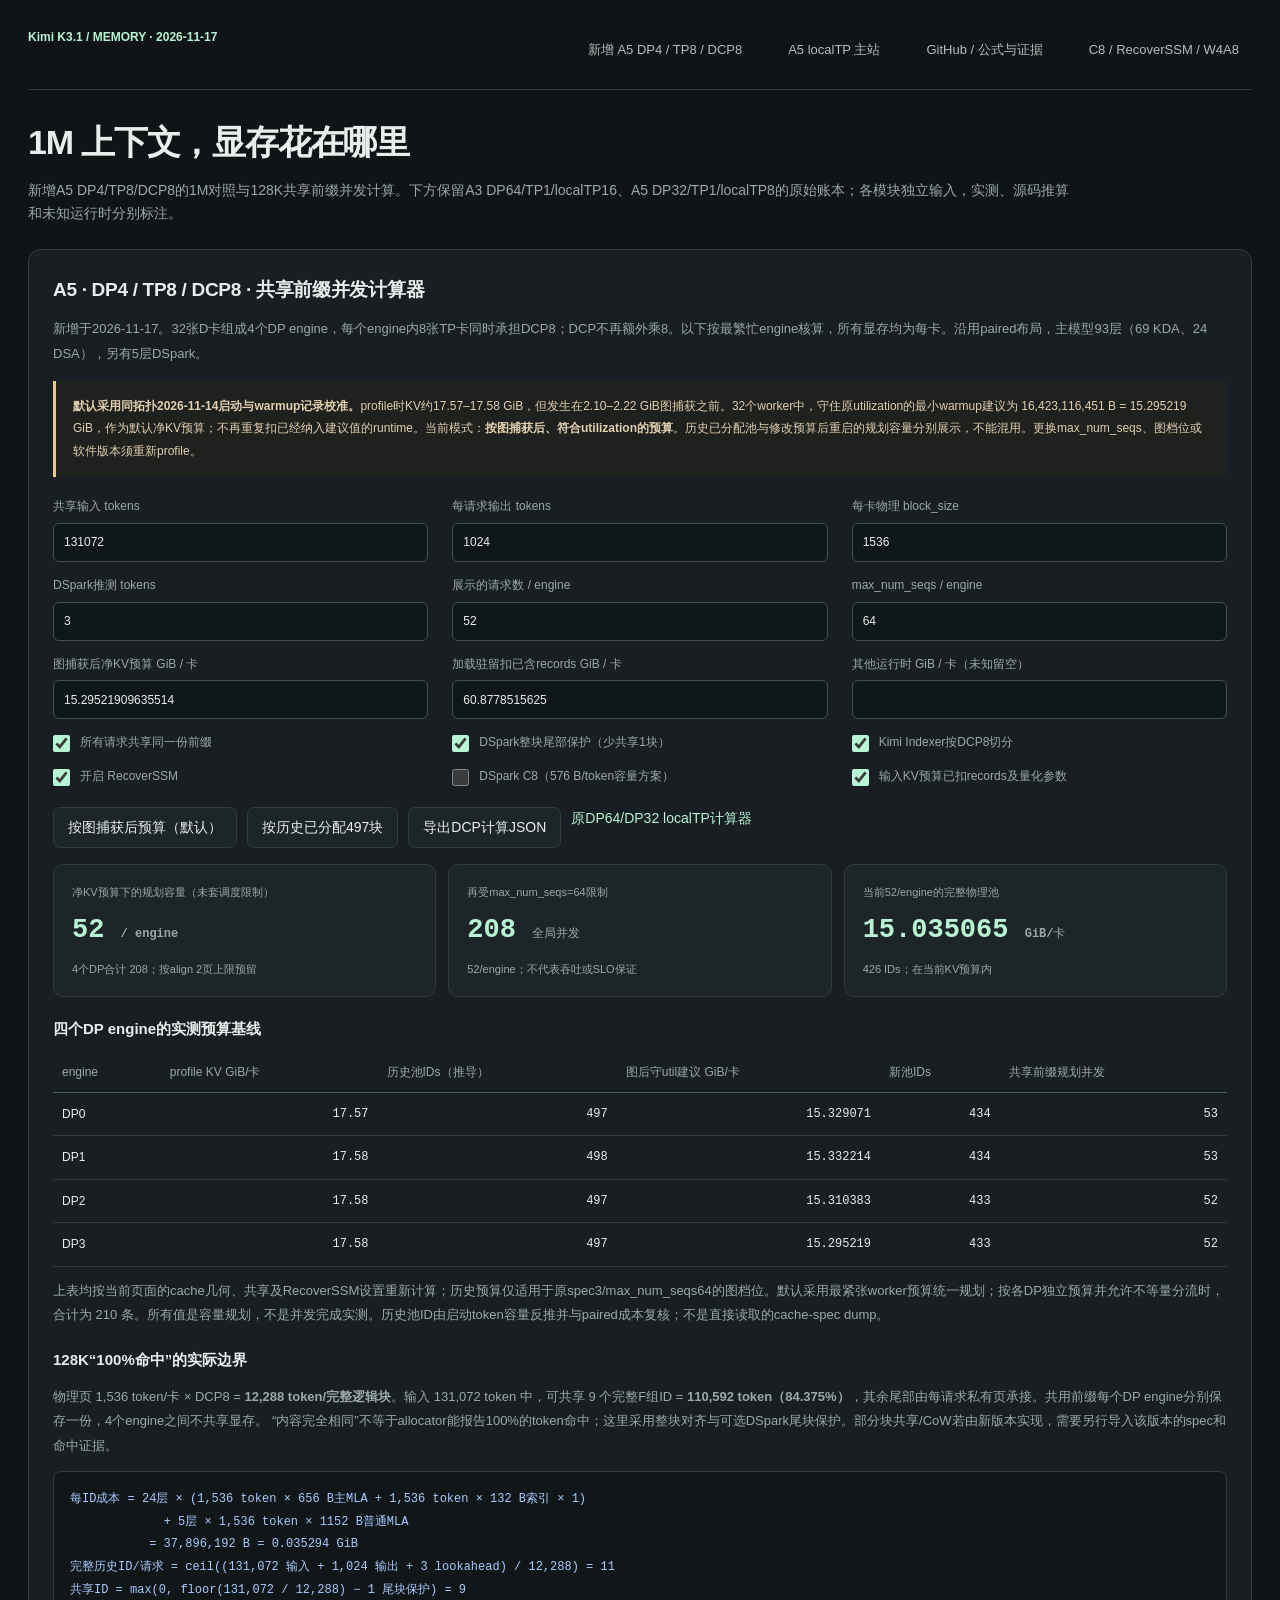
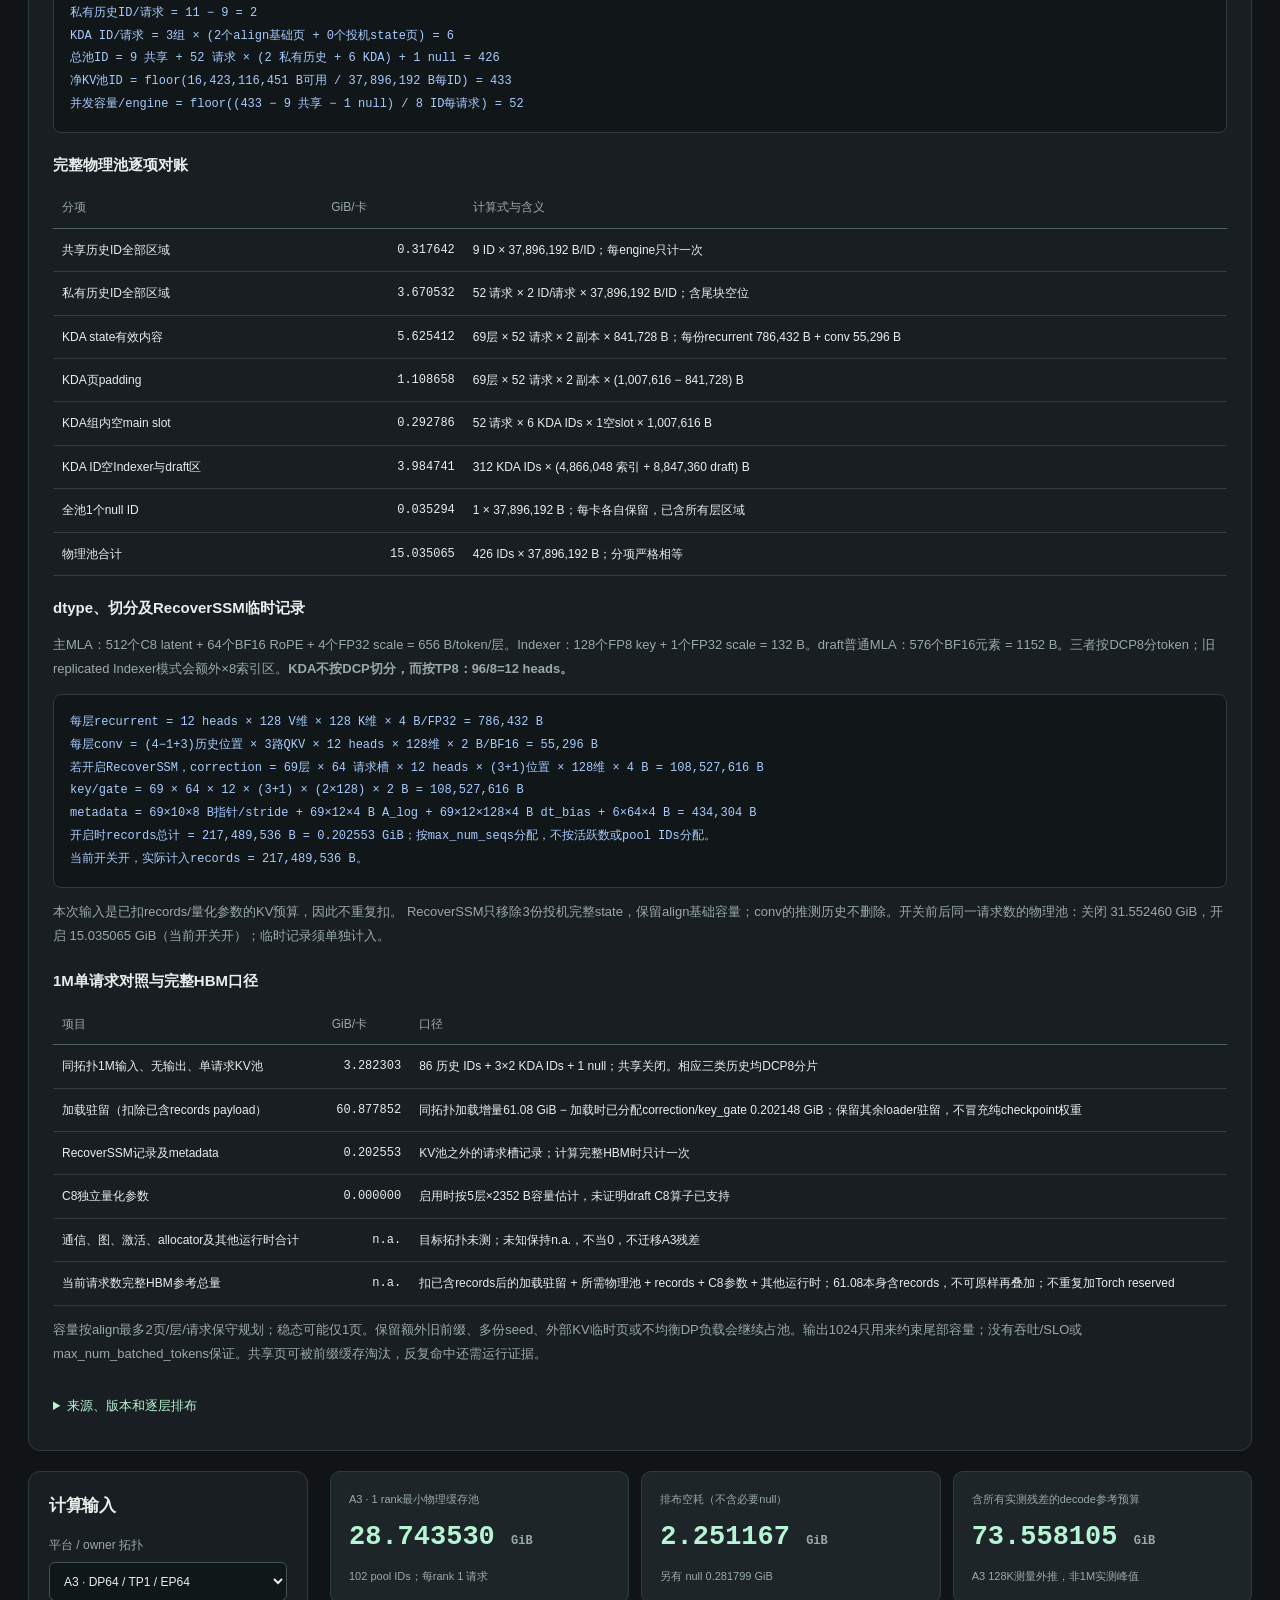
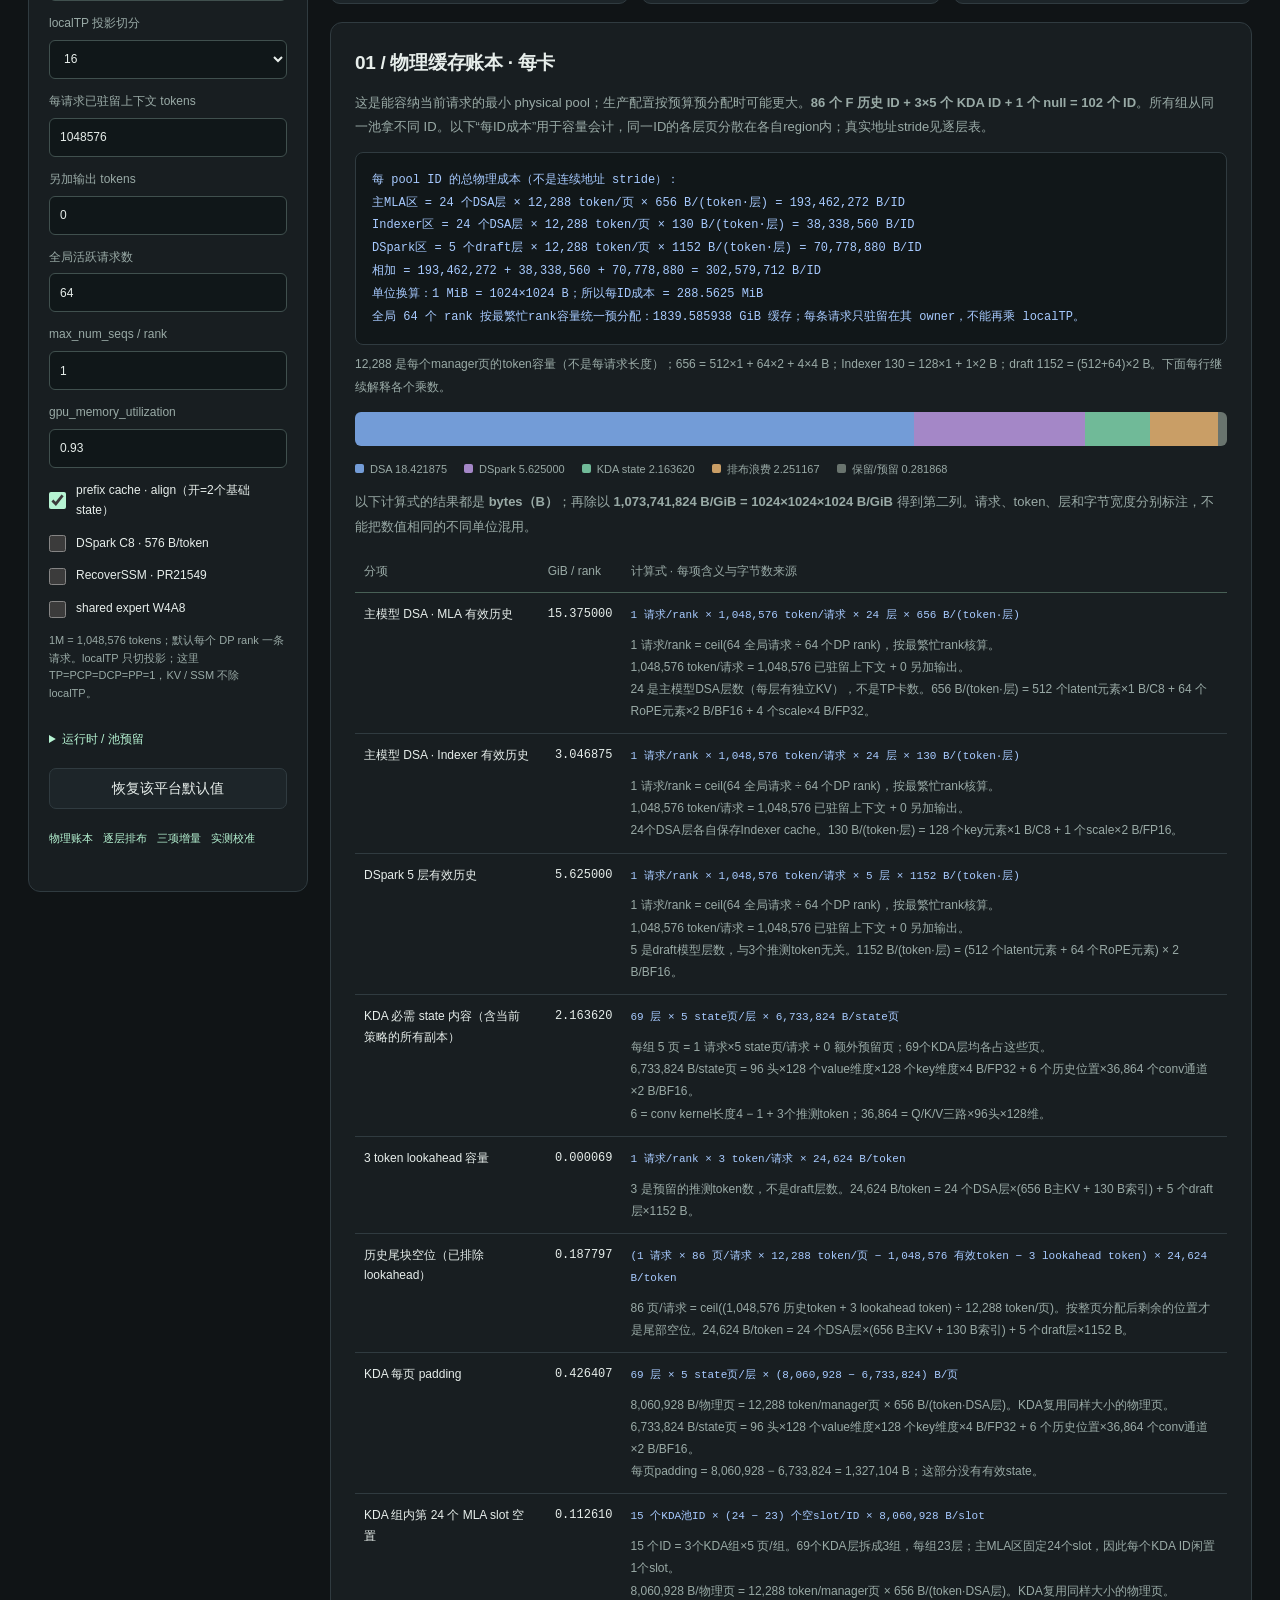
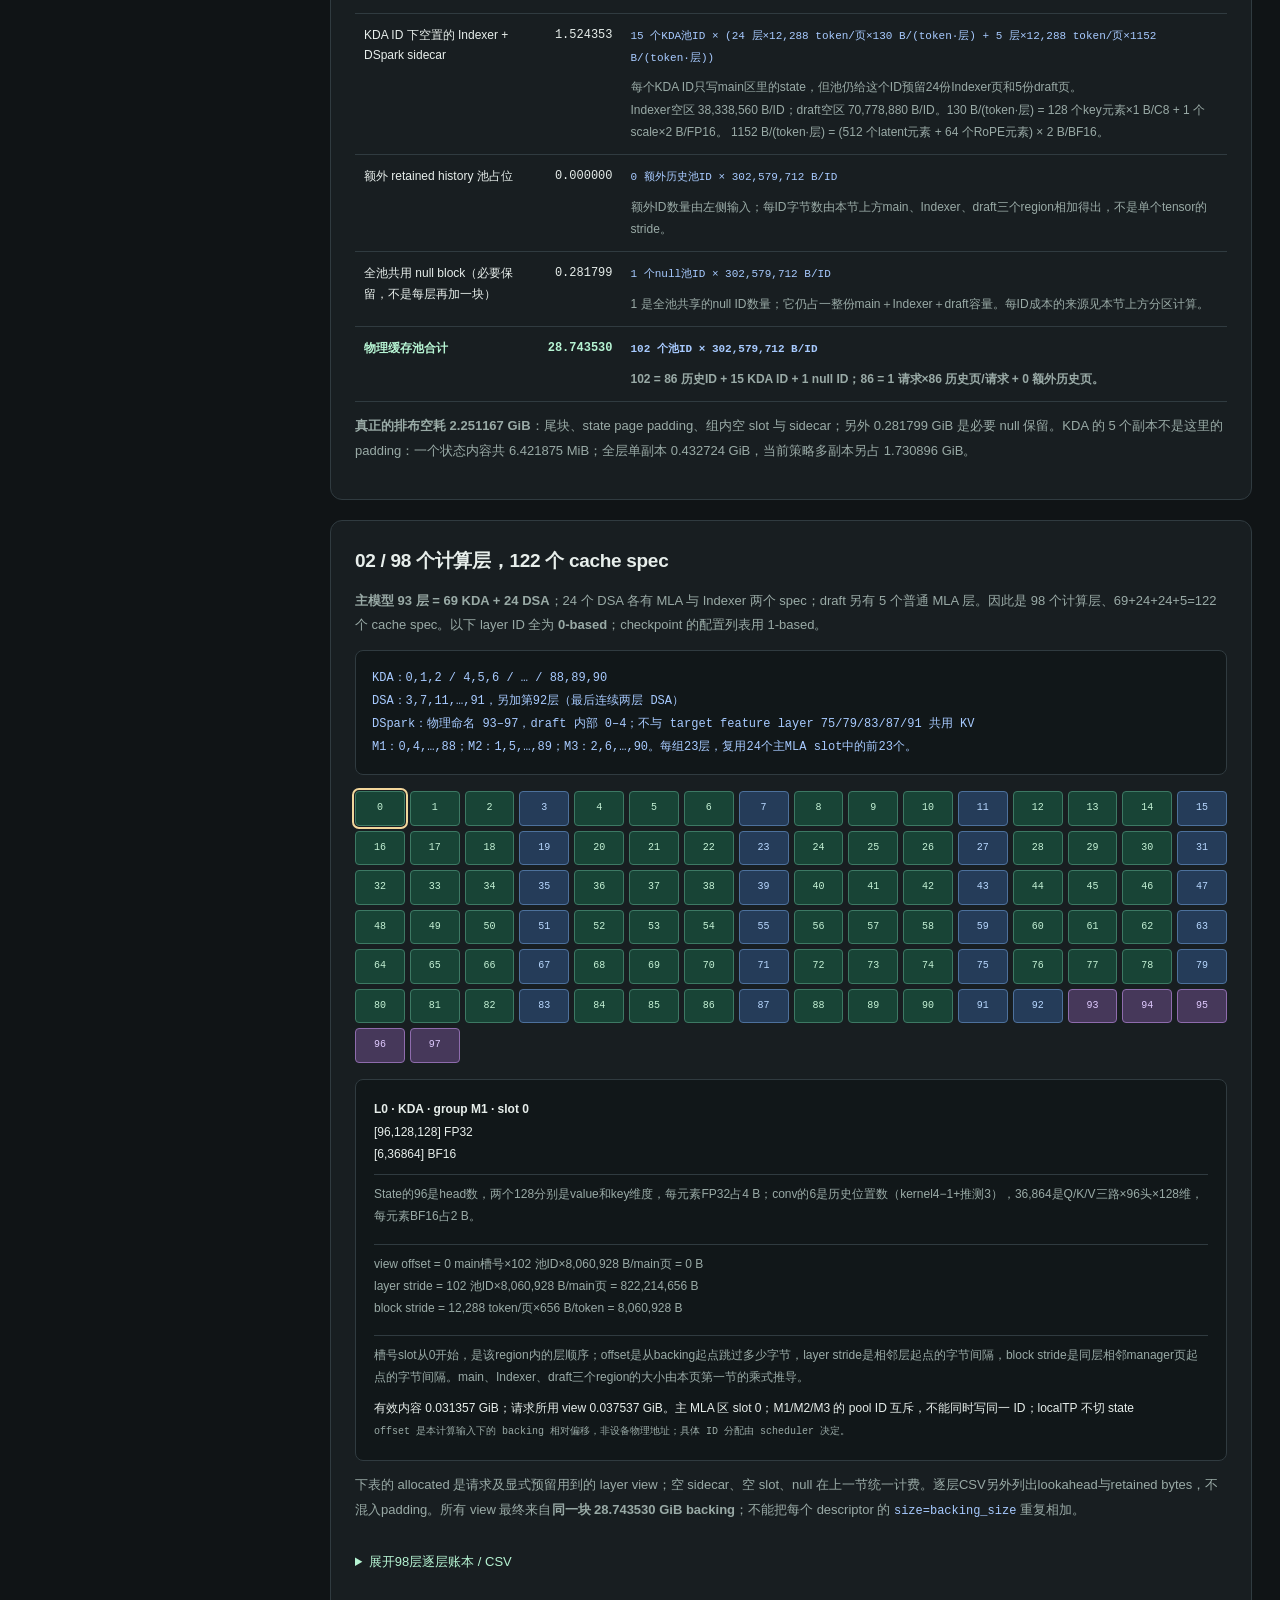
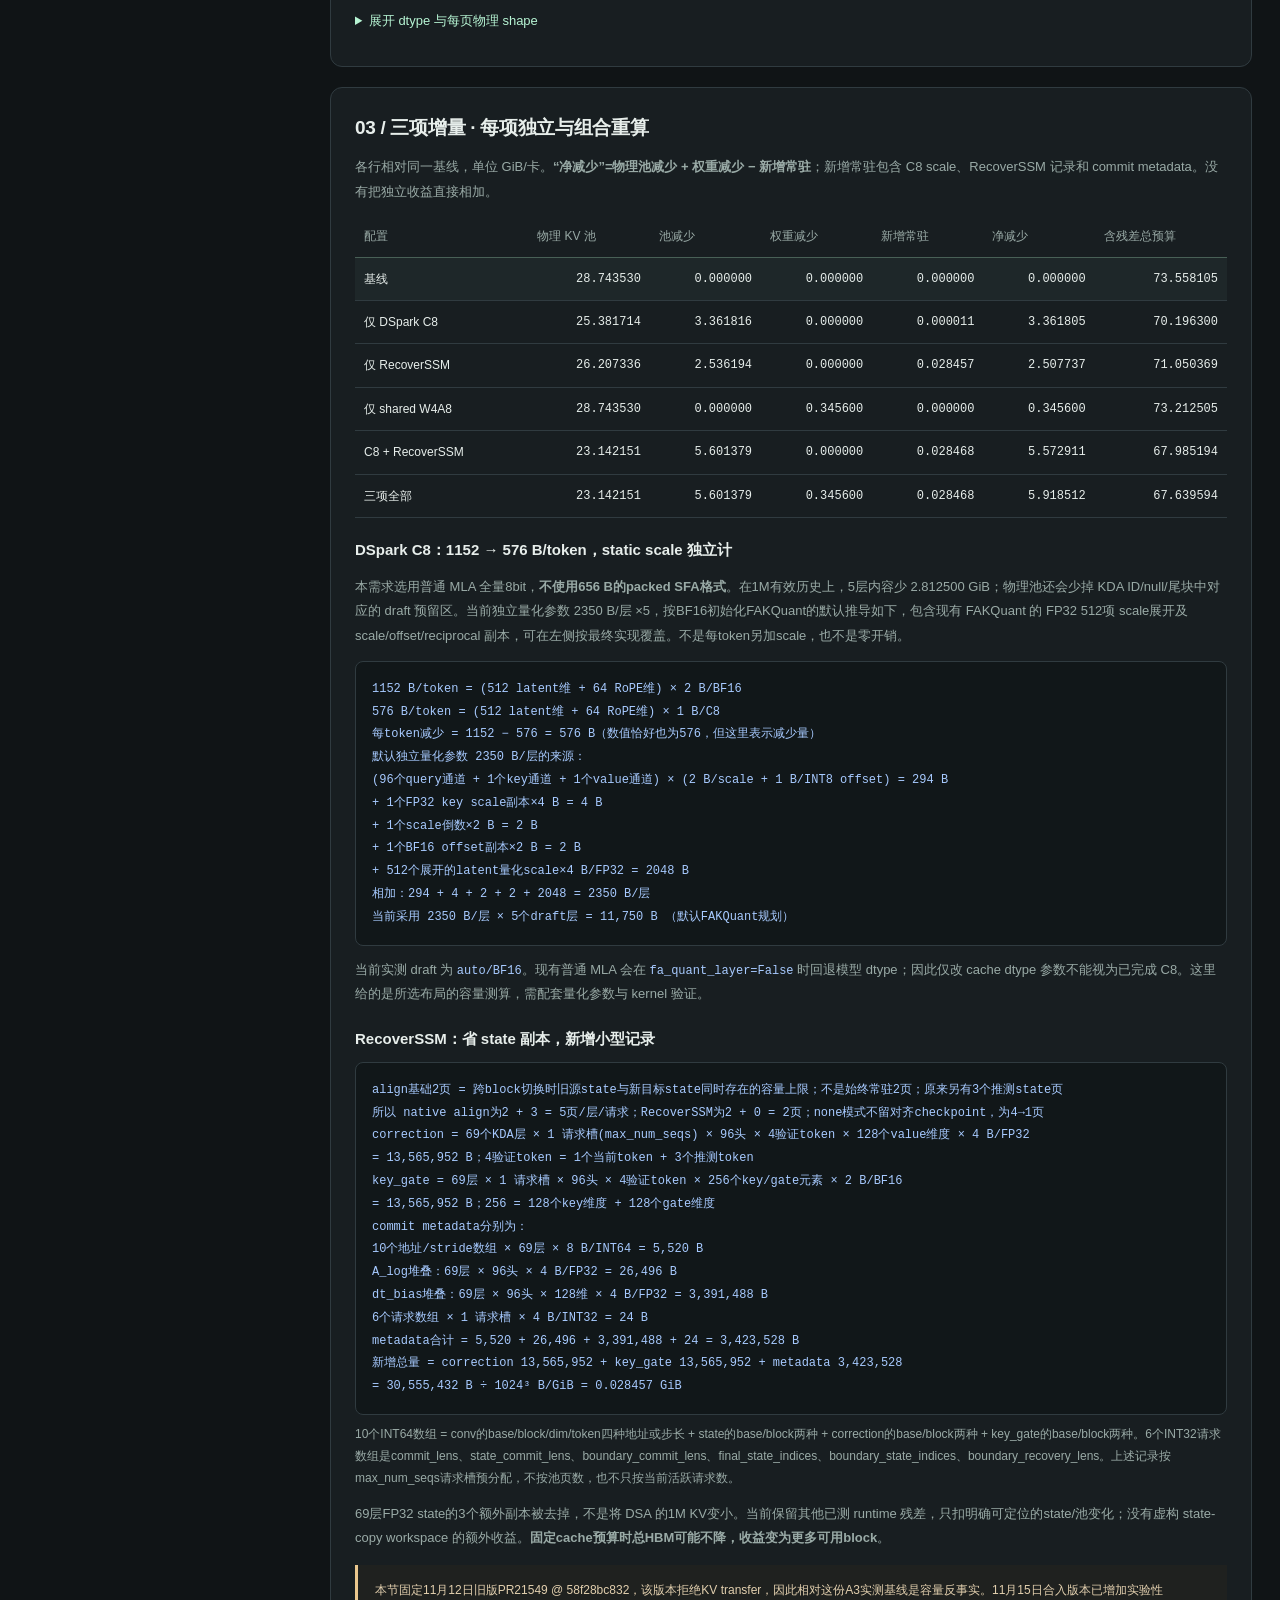
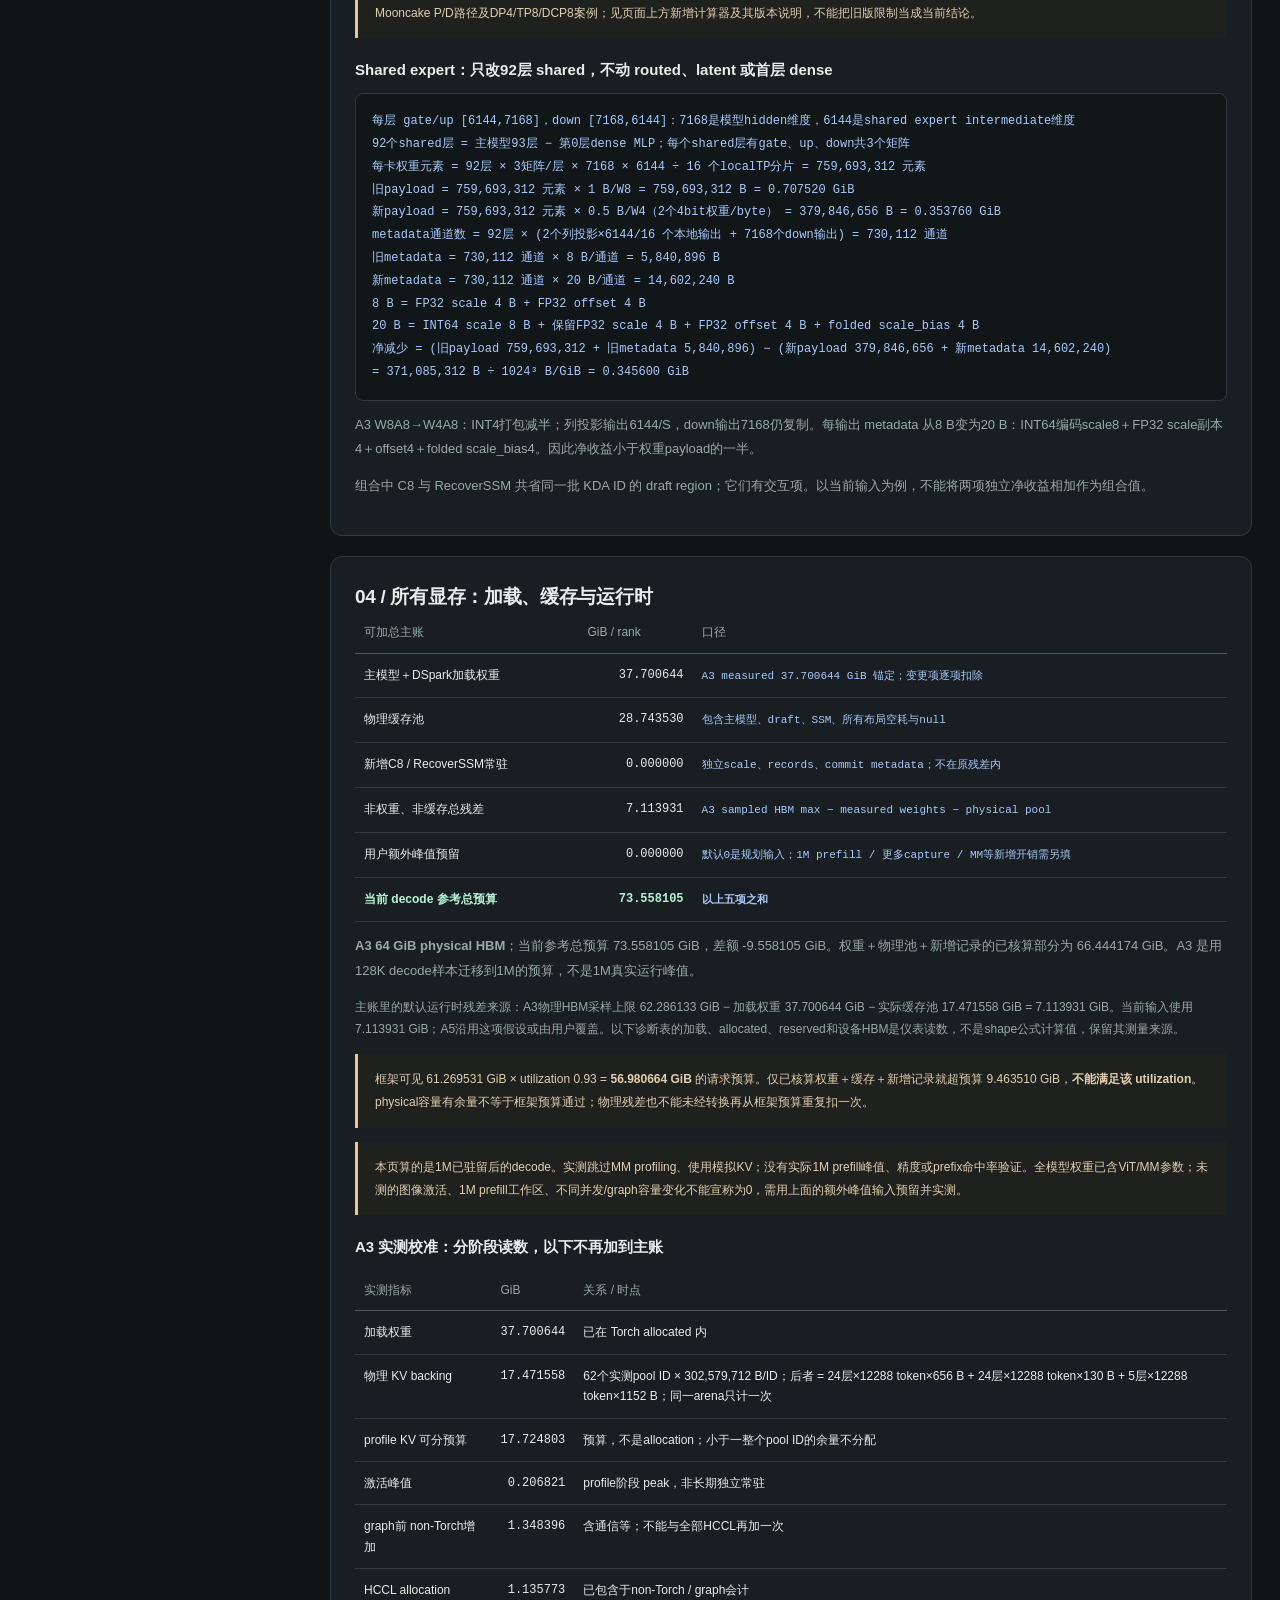
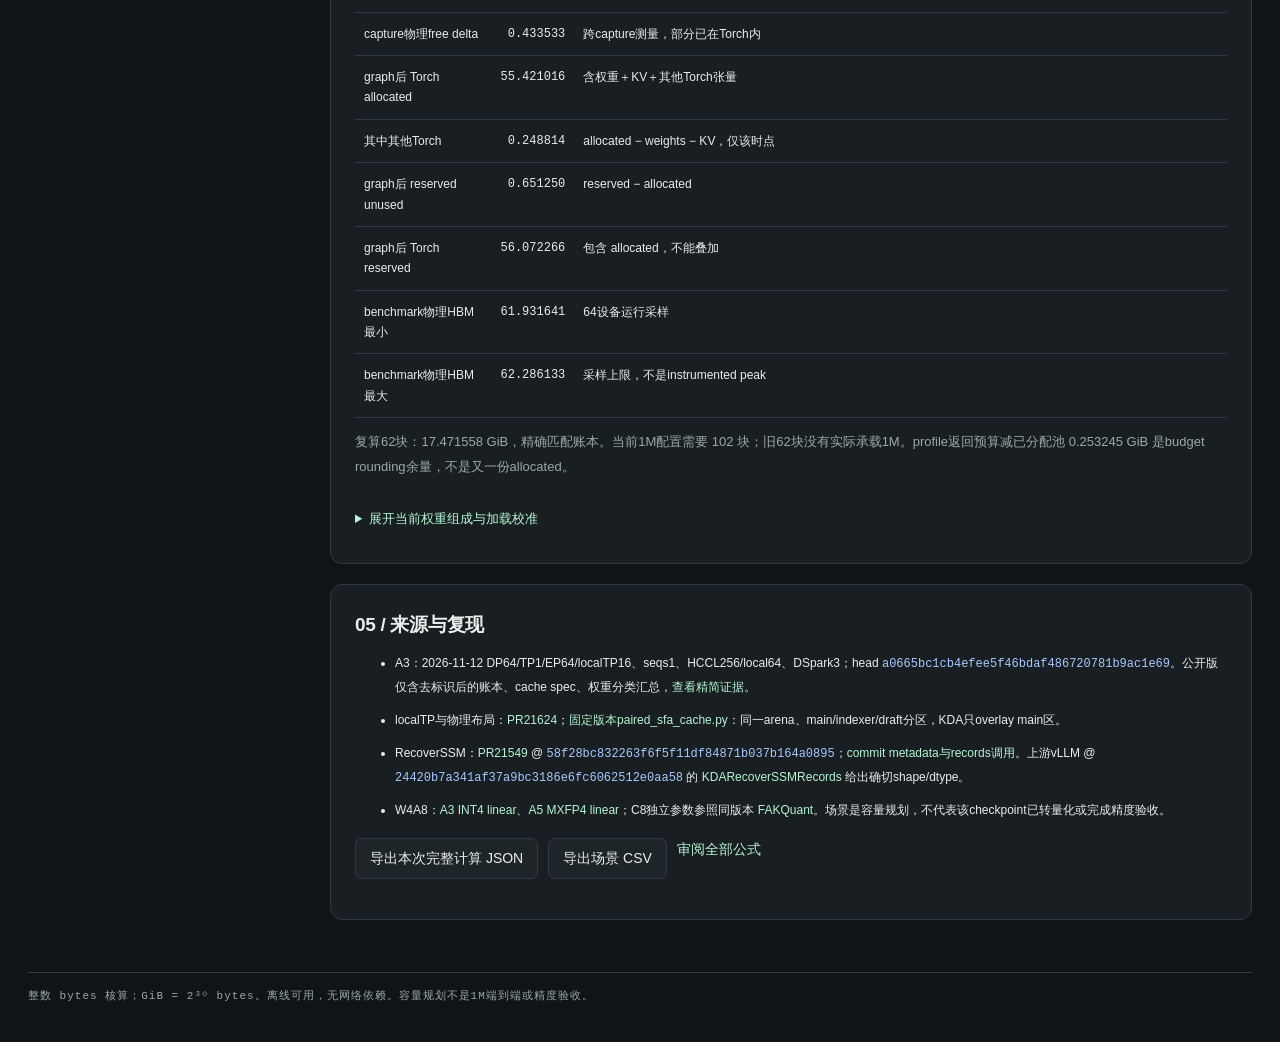
==== commit 762abdd7: "feat(memory): add A5 DCP8 shared-prefix capacity with post-graph calibration Signed-off-by: Dawn952 " ====
--- a/docs/memory.html
+++ b/docs/memory.html
@@ -10,10 +10,12 @@
 .mem-wrap{max-width:1600px;margin:auto;padding:28px}.mem-nav{display:flex;flex-wrap:wrap;gap:20px;padding-bottom:18px;border-bottom:1px solid var(--line);font-size:12px}.mem-nav b{margin-right:auto;color:var(--mint)}.mem-heading{margin:30px 0 24px}.mem-heading p{max-width:1050px;color:var(--muted);margin-top:14px}.mem-layout{display:grid;grid-template-columns:280px minmax(0,1fr);gap:22px;align-items:start}.mem-controls{position:sticky;top:16px;background:var(--panel);border:1px solid var(--line);border-radius:12px;padding:20px}.mem-controls h2{font-size:17px;margin-bottom:16px}.mem-controls label{margin-bottom:13px}.mem-controls small{font-size:11px;line-height:1.6;color:var(--muted);display:block;margin:7px 0 16px}.mem-check{display:flex;gap:10px;align-items:center;color:var(--ink);font-size:12px}.mem-check input{margin:0;flex:0 0 17px}.mem-controls button{width:100%;margin-top:8px}.mem-section{background:var(--panel);border:1px solid var(--line);border-radius:12px;padding:24px;margin-bottom:20px;scroll-margin-top:20px}.mem-section p{margin:12px 0;color:var(--muted);font-size:13px;line-height:1.9}.mem-section h3{margin:20px 0 10px;font-size:15px}.mem-kpis{display:grid;grid-template-columns:repeat(3,minmax(0,1fr));gap:12px;margin-bottom:18px}.mem-kpi{border:1px solid var(--line);border-radius:10px;padding:18px;background:var(--panel2)}.mem-kpi span,.mem-kpi small{display:block;color:var(--muted);font-size:11px}.mem-kpi strong{display:block;color:var(--mint);font-size:27px;font-weight:550;margin:7px 0;font-family:var(--mono)}.mem-kpi strong small{display:inline;font-family:inherit;font-size:12px}.mem-note{padding:14px 17px;border-left:3px solid var(--amber);background:#332a1d44;color:#e2cfae;font-size:12px;margin:14px 0;line-height:1.9}.mem-table-wrap{overflow:auto}.mem-table{width:100%;border-collapse:collapse;font-size:12px;line-height:1.7}.mem-table th{font-weight:500;color:var(--muted);text-align:left;border-bottom:1px solid #486056;padding:10px 9px;white-space:nowrap}.mem-table td{border-bottom:1px solid var(--line);padding:11px 9px;vertical-align:top}.mem-table td.num{white-space:nowrap;font-family:var(--mono);text-align:right}.mem-table .total td{color:var(--mint);font-weight:600;border-top:1px solid #6c8d80}.mem-table .selected td{background:#b6f4d30a}.mem-table td code{font-size:11px}.mem-pair{display:grid;grid-template-columns:1fr 1fr;gap:20px}.mem-count{color:var(--mint);font-family:var(--mono)}.mem-layer-strip{display:grid;grid-template-columns:repeat(16,minmax(0,1fr));gap:5px;margin:16px 0}.mem-layer-strip button{font-size:10px;min-width:0;padding:8px 0;border-radius:4px;font-family:var(--mono)}.mem-layer-strip .KDA{background:#184436;color:#c4f1d5;border-color:#3d7964}.mem-layer-strip .DSA{background:#253c59;color:#b8d8ff;border-color:#4d719c}.mem-layer-strip .DSpark{background:#46385a;color:#e0cbff;border-color:#8e6cad}.mem-layer-strip .chosen{outline:2px solid #f2d69b;outline-offset:1px}.mem-layer-detail{padding:18px;background:#111719;border:1px solid var(--line);border-radius:8px;font-size:12px;line-height:1.9;overflow-wrap:anywhere}.mem-layer-detail b{color:var(--ink)}.mem-toolbar{display:flex;flex-wrap:wrap;gap:10px;margin:16px 0}.mem-toolbar select{width:auto;min-width:160px}.mem-code{padding:16px;background:#111719;border-radius:8px;border:1px solid var(--line);font-family:var(--mono);font-size:12px;line-height:1.9;overflow:auto;white-space:pre-wrap;color:var(--blue)}.mem-stacked{height:34px;display:flex;overflow:hidden;border-radius:6px;margin:14px 0}.mem-stacked span{min-width:1px}.mem-stacked .main{background:#739cd7}.mem-stacked .draft{background:#a487c7}.mem-stacked .state{background:#70ba98}.mem-stacked .waste{background:#c99e66}.mem-stacked .null{background:#69746e}.mem-legend{display:flex;gap:17px;flex-wrap:wrap;font-size:11px;color:var(--muted)}.mem-legend i{display:inline-block;width:9px;height:9px;margin-right:6px;border-radius:2px}.mem-sources{font-size:12px;line-height:1.9}.mem-sources li{margin:10px 0}.mem-flag{display:inline-block;color:var(--amber);border:1px solid #776142;border-radius:4px;padding:2px 7px;font-size:10px}.mem-error{color:var(--danger);padding:12px 0;font-size:12px}.mem-footer{font-size:11px;color:var(--muted);padding:12px 0 30px}.mem-section details{margin-top:18px}.mem-section summary{cursor:pointer;color:var(--mint);font-size:13px}.mem-side-links{font-size:11px;display:flex;flex-wrap:wrap;gap:10px;margin-top:20px}.mem-tag{font-family:var(--mono);font-size:10px;color:var(--muted)}@media(max-width:1100px){.mem-kpis{grid-template-columns:repeat(2,minmax(0,1fr))}.mem-pair{grid-template-columns:1fr}.mem-layout{grid-template-columns:245px minmax(0,1fr)}}@media(max-width:760px){.mem-wrap{padding:16px}.mem-layout{grid-template-columns:1fr}.mem-controls{position:static;display:grid;grid-template-columns:1fr 1fr;gap:0 16px}.mem-controls h2,.mem-controls>small,.mem-controls details,.mem-controls .mem-side-links{grid-column:1/-1}.mem-section{padding:17px}.mem-kpi{padding:13px}.mem-kpi strong{font-size:22px}.mem-layer-strip{grid-template-columns:repeat(12,minmax(0,1fr))}.mem-heading h1{font-size:28px}.mem-table{font-size:11px}}@media print{.mem-controls,.mem-toolbar,.mem-nav{display:none}.mem-layout{display:block}.mem-wrap{padding:0}.mem-section{break-inside:avoid}.mem-layer-strip button{color:black}.mem-table{font-size:10px}}
 
 .mem-formula-note{margin-top:8px;color:var(--muted);font-size:12px;line-height:1.85;overflow-wrap:anywhere}.mem-table td code{line-height:1.8}.mem-layer-detail .mem-formula-note{padding:8px 0;border-top:1px solid var(--line)}
+.dcp-inputs{display:grid;grid-template-columns:repeat(3,minmax(0,1fr));gap:14px 24px;margin:20px 0}.dcp-inputs label{font-size:12px;color:var(--muted)}.dcp-inputs input[type=number]{display:block;width:100%;margin-top:6px}.dcp-inputs .mem-check{align-self:center}@media(max-width:800px){.dcp-inputs{grid-template-columns:1fr}}
 </style></head>
-<body data-page="memory-calculator"><div class="mem-wrap"><nav class="mem-nav"><b>Kimi K3.1 / 1M MEMORY · 2026-11-12</b><a href="index.html">A5 localTP 主站</a><a href="https://github.com/Dawn952/kimi-k31-a5-analysis">GitHub / 公式与证据</a><a href="#mem-scenarios">C8 / RecoverSSM / W4A8</a></nav>
-<header class="mem-heading"><h1>1M 上下文，显存花在哪里</h1><p>以 A3 实际分配的 62 个 cache pool blocks 校准，逐字节展开主模型、DSpark、KDA state、混合页空耗与运行时残差。对照 A3 DP64/TP1/localTP16 与 A5 DP32/TP1/localTP8；所有结果显式区分实测、源码推算和运行时假设。</p></header>
-<div class="mem-layout"><aside id="mem-controls" class="mem-controls"></aside><main id="mem-results" style="padding:0;max-width:none;min-width:0"></main></div><footer class="mem-footer">整数 bytes 核算；GiB = 2³⁰ bytes。离线可用，无网络依赖。容量规划不是1M端到端或精度验收。</footer></div><script>window.KIMI_MEMORY_EVIDENCE={"date":"2026-11-12","sourceHead":"a0665bc1cb4efee5f46bdaf486720781b9ac1e69","upstreamHead":"24420b7a341af37a9bc3186e6fc6062512e0aa58","recoverHead":"58f28bc832263f6f5f11df84871b037b164a0895","configuration":{"dp":64,"tp":1,"ep":64,"localtp":16,"max_num_seqs":1,"max_num_batched_tokens":128,"gpu_memory_utilization":0.93,"hccl_buffsize_mib":256,"localtp_pg_buffer_mib":64,"ep_pg_buffer_mib":200,"cudagraph_capture_sizes":[4],"dspark_tokens":3,"synthetic_acceptance_length":2.7},"measured":{"weights_main_plus_draft_gib_measured":37.70064401626587,"kv_pool_physical_gib":17.4715576171875,"kv_pool_budget_gib":17.724802779965103,"activation_peak_gib_measured":0.20682096481323242,"non_torch_increase_before_graph_gib":1.3483963012695312,"hccl_buffer_allocation_gib":1.135772705078125,"graph_capture_physical_free_memory_delta_gib":0.43353271484375,"torch_allocated_after_graph_gib":55.42101573944092,"torch_reserved_after_graph_gib":56.072265625,"torch_reserved_unused_after_graph_gib":0.651249885559082},"framework":{"requested_memory":61182522163.200005,"peak_activation_memory":222072320,"non_torch_memory":1447829504,"available_kv_cache_memory_bytes":19031862067,"npugraph_memory_bytes":0,"weights_bytes":40480758272,"returned_cache_budget_bytes":19031862067,"total_device_bytes":65787658240,"initial_free_bytes":65278476288,"torch_allocated_bytes":40486151168,"torch_reserved_bytes":40808480768},"physicalSnapshot":{"minGiB":61.931640625,"maxGiB":62.2861328125,"devices":64,"workload":"128K simulated KV, decode, not 1M prefill"},"pool":{"blocks":62,"physicalBytes":18759942144,"logicalBlockTokens":12288,"groups":[{"layers":["language_model.model.layers.3.self_attn.attn","language_model.model.layers.3.self_attn.indexer.k_cache","language_model.model.layers.7.self_attn.attn","language_model.model.layers.7.self_attn.indexer.k_cache","language_model.model.layers.11.self_attn.attn","language_model.model.layers.11.self_attn.indexer.k_cache","language_model.model.layers.15.self_attn.attn","language_model.model.layers.15.self_attn.indexer.k_cache","language_model.model.layers.19.self_attn.attn","language_model.model.layers.19.self_attn.indexer.k_cache","language_model.model.layers.23.self_attn.attn","language_model.model.layers.23.self_attn.indexer.k_cache","language_model.model.layers.27.self_attn.attn","language_model.model.layers.27.self_attn.indexer.k_cache","language_model.model.layers.31.self_attn.attn","language_model.model.layers.31.self_attn.indexer.k_cache","language_model.model.layers.35.self_attn.attn","language_model.model.layers.35.self_attn.indexer.k_cache","language_model.model.layers.39.self_attn.attn","language_model.model.layers.39.self_attn.indexer.k_cache","language_model.model.layers.43.self_attn.attn","language_model.model.layers.43.self_attn.indexer.k_cache","language_model.model.layers.47.self_attn.attn","language_model.model.layers.47.self_attn.indexer.k_cache","language_model.model.layers.51.self_attn.attn","language_model.model.layers.51.self_attn.indexer.k_cache","language_model.model.layers.55.self_attn.attn","language_model.model.layers.55.self_attn.indexer.k_cache","language_model.model.layers.59.self_attn.attn","language_model.model.layers.59.self_attn.indexer.k_cache","language_model.model.layers.63.self_attn.attn","language_model.model.layers.63.self_attn.indexer.k_cache","language_model.model.layers.67.self_attn.attn","language_model.model.layers.67.self_attn.indexer.k_cache","language_model.model.layers.71.self_attn.attn","language_model.model.layers.71.self_attn.indexer.k_cache","language_model.model.layers.75.self_attn.attn","language_model.model.layers.75.self_attn.indexer.k_cache","language_model.model.layers.79.self_attn.attn","language_model.model.layers.79.self_attn.indexer.k_cache","language_model.model.layers.83.self_attn.attn","language_model.model.layers.83.self_attn.indexer.k_cache","language_model.model.layers.87.self_attn.attn","language_model.model.layers.87.self_attn.indexer.k_cache","language_model.model.layers.91.self_attn.attn","language_model.model.layers.91.self_attn.indexer.k_cache","language_model.model.layers.92.self_attn.attn","language_model.model.layers.92.self_attn.indexer.k_cache","model.layers.93.self_attn.attn","model.layers.94.self_attn.attn","model.layers.95.self_attn.attn","model.layers.96.self_attn.attn","model.layers.97.self_attn.attn"],"specClass":"UniformTypeKVCacheSpecs","pageBytes":302579712},{"layers":["language_model.model.layers.0.self_attn","language_model.model.layers.4.self_attn","language_model.model.layers.8.self_attn","language_model.model.layers.12.self_attn","language_model.model.layers.16.self_attn","language_model.model.layers.20.self_attn","language_model.model.layers.24.self_attn","language_model.model.layers.28.self_attn","language_model.model.layers.32.self_attn","language_model.model.layers.36.self_attn","language_model.model.layers.40.self_attn","language_model.model.layers.44.self_attn","language_model.model.layers.48.self_attn","language_model.model.layers.52.self_attn","language_model.model.layers.56.self_attn","language_model.model.layers.60.self_attn","language_model.model.layers.64.self_attn","language_model.model.layers.68.self_attn","language_model.model.layers.72.self_attn","language_model.model.layers.76.self_attn","language_model.model.layers.80.self_attn","language_model.model.layers.84.self_attn","language_model.model.layers.88.self_attn"],"specClass":"MambaSpec","pageBytes":8060928},{"layers":["language_model.model.layers.1.self_attn","language_model.model.layers.5.self_attn","language_model.model.layers.9.self_attn","language_model.model.layers.13.self_attn","language_model.model.layers.17.self_attn","language_model.model.layers.21.self_attn","language_model.model.layers.25.self_attn","language_model.model.layers.29.self_attn","language_model.model.layers.33.self_attn","language_model.model.layers.37.self_attn","language_model.model.layers.41.self_attn","language_model.model.layers.45.self_attn","language_model.model.layers.49.self_attn","language_model.model.layers.53.self_attn","language_model.model.layers.57.self_attn","language_model.model.layers.61.self_attn","language_model.model.layers.65.self_attn","language_model.model.layers.69.self_attn","language_model.model.layers.73.self_attn","language_model.model.layers.77.self_attn","language_model.model.layers.81.self_attn","language_model.model.layers.85.self_attn","language_model.model.layers.89.self_attn"],"specClass":"MambaSpec","pageBytes":8060928},{"layers":["language_model.model.layers.2.self_attn","language_model.model.layers.6.self_attn","language_model.model.layers.10.self_attn","language_model.model.layers.14.self_attn","language_model.model.layers.18.self_attn","language_model.model.layers.22.self_attn","language_model.model.layers.26.self_attn","language_model.model.layers.30.self_attn","language_model.model.layers.34.self_attn","language_model.model.layers.38.self_attn","language_model.model.layers.42.self_attn","language_model.model.layers.46.self_attn","language_model.model.layers.50.self_attn","language_model.model.layers.54.self_attn","language_model.model.layers.58.self_attn","language_model.model.layers.62.self_attn","language_model.model.layers.66.self_attn","language_model.model.layers.70.self_attn","language_model.model.layers.74.self_attn","language_model.model.layers.78.self_attn","language_model.model.layers.82.self_attn","language_model.model.layers.86.self_attn","language_model.model.layers.90.self_attn"],"specClass":"MambaSpec","pageBytes":8060928}]},"cacheSpecs":[{"name":"language_model.model.layers.3.self_attn.indexer.k_cache","class":"AscendSFAIndexerCacheSpec","spec":{"block_size":12288,"dcp_sharded":true,"block_stride_alignment":null,"is_draft":false,"max_tp_shards":1,"num_kv_heads":1,"head_size":128,"dtype":"torch.int8","head_size_v":0,"kv_quant_mode":0,"page_size_padded":null,"num_head_slots":null,"state_content_bytes":null,"tokens_per_state":1,"sliding_window":null,"attention_chunk_size":null,"non_causal":false,"cache_dtype_str":"int8","topk_buffer_width":null,"alignment":null,"model_version":null,"cache_role":"sparse","is_index_group_leader":false,"non_causal_multi_token_decode":false,"scale_dim":1,"scale_dtype":"torch.float16","cache_sparse_li_c8":true,"cache_sparse_li_c4":false,"sfa_dcp_replicated_indexer_size":1,"block_table_block_size":null},"pageBytes":1597440},{"name":"language_model.model.layers.3.self_attn.attn","class":"AscendMLAAttentionSpec","spec":{"block_size":12288,"dcp_sharded":true,"block_stride_alignment":null,"is_draft":false,"max_tp_shards":1,"num_kv_heads":1,"head_size":656,"dtype":"torch.int8","head_size_v":0,"kv_quant_mode":0,"page_size_padded":null,"num_head_slots":null,"state_content_bytes":null,"tokens_per_state":1,"sliding_window":null,"attention_chunk_size":null,"non_causal":false,"cache_dtype_str":"int8","topk_buffer_width":null,"alignment":null,"model_version":null,"cache_role":"sparse","is_index_group_leader":false,"non_causal_multi_token_decode":false,"num_heads":1,"scale_dim":0,"scale_dtype":"torch.int8","cache_sparse_sfa_c8":true,"cache_sparse_sfa_turboquant":false,"store_on_host":false,"indexes_kv_by_block_stride":false,"block_table_block_size":null},"pageBytes":8060928},{"name":"language_model.model.layers.7.self_attn.indexer.k_cache","class":"AscendSFAIndexerCacheSpec","spec":{"block_size":12288,"dcp_sharded":true,"block_stride_alignment":null,"is_draft":false,"max_tp_shards":1,"num_kv_heads":1,"head_size":128,"dtype":"torch.int8","head_size_v":0,"kv_quant_mode":0,"page_size_padded":null,"num_head_slots":null,"state_content_bytes":null,"tokens_per_state":1,"sliding_window":null,"attention_chunk_size":null,"non_causal":false,"cache_dtype_str":"int8","topk_buffer_width":null,"alignment":null,"model_version":null,"cache_role":"sparse","is_index_group_leader":false,"non_causal_multi_token_decode":false,"scale_dim":1,"scale_dtype":"torch.float16","cache_sparse_li_c8":true,"cache_sparse_li_c4":false,"sfa_dcp_replicated_indexer_size":1,"block_table_block_size":null},"pageBytes":1597440},{"name":"language_model.model.layers.7.self_attn.attn","class":"AscendMLAAttentionSpec","spec":{"block_size":12288,"dcp_sharded":true,"block_stride_alignment":null,"is_draft":false,"max_tp_shards":1,"num_kv_heads":1,"head_size":656,"dtype":"torch.int8","head_size_v":0,"kv_quant_mode":0,"page_size_padded":null,"num_head_slots":null,"state_content_bytes":null,"tokens_per_state":1,"sliding_window":null,"attention_chunk_size":null,"non_causal":false,"cache_dtype_str":"int8","topk_buffer_width":null,"alignment":null,"model_version":null,"cache_role":"sparse","is_index_group_leader":false,"non_causal_multi_token_decode":false,"num_heads":1,"scale_dim":0,"scale_dtype":"torch.int8","cache_sparse_sfa_c8":true,"cache_sparse_sfa_turboquant":false,"store_on_host":false,"indexes_kv_by_block_stride":false,"block_table_block_size":null},"pageBytes":8060928},{"name":"language_model.model.layers.11.self_attn.indexer.k_cache","class":"AscendSFAIndexerCacheSpec","spec":{"block_size":12288,"dcp_sharded":true,"block_stride_alignment":null,"is_draft":false,"max_tp_shards":1,"num_kv_heads":1,"head_size":128,"dtype":"torch.int8","head_size_v":0,"kv_quant_mode":0,"page_size_padded":null,"num_head_slots":null,"state_content_bytes":null,"tokens_per_state":1,"sliding_window":null,"attention_chunk_size":null,"non_causal":false,"cache_dtype_str":"int8","topk_buffer_width":null,"alignment":null,"model_version":null,"cache_role":"sparse","is_index_group_leader":false,"non_causal_multi_token_decode":false,"scale_dim":1,"scale_dtype":"torch.float16","cache_sparse_li_c8":true,"cache_sparse_li_c4":false,"sfa_dcp_replicated_indexer_size":1,"block_table_block_size":null},"pageBytes":1597440},{"name":"language_model.model.layers.11.self_attn.attn","class":"AscendMLAAttentionSpec","spec":{"block_size":12288,"dcp_sharded":true,"block_stride_alignment":null,"is_draft":false,"max_tp_shards":1,"num_kv_heads":1,"head_size":656,"dtype":"torch.int8","head_size_v":0,"kv_quant_mode":0,"page_size_padded":null,"num_head_slots":null,"state_content_bytes":null,"tokens_per_state":1,"sliding_window":null,"attention_chunk_size":null,"non_causal":false,"cache_dtype_str":"int8","topk_buffer_width":null,"alignment":null,"model_version":null,"cache_role":"sparse","is_index_group_leader":false,"non_causal_multi_token_decode":false,"num_heads":1,"scale_dim":0,"scale_dtype":"torch.int8","cache_sparse_sfa_c8":true,"cache_sparse_sfa_turboquant":false,"store_on_host":false,"indexes_kv_by_block_stride":false,"block_table_block_size":null},"pageBytes":8060928},{"name":"language_model.model.layers.15.self_attn.indexer.k_cache","class":"AscendSFAIndexerCacheSpec","spec":{"block_size":12288,"dcp_sharded":true,"block_stride_alignment":null,"is_draft":false,"max_tp_shards":1,"num_kv_heads":1,"head_size":128,"dtype":"torch.int8","head_size_v":0,"kv_quant_mode":0,"page_size_padded":null,"num_head_slots":null,"state_content_bytes":null,"tokens_per_state":1,"sliding_window":null,"attention_chunk_size":null,"non_causal":false,"cache_dtype_str":"int8","topk_buffer_width":null,"alignment":null,"model_version":null,"cache_role":"sparse","is_index_group_leader":false,"non_causal_multi_token_decode":false,"scale_dim":1,"scale_dtype":"torch.float16","cache_sparse_li_c8":true,"cache_sparse_li_c4":false,"sfa_dcp_replicated_indexer_size":1,"block_table_block_size":null},"pageBytes":1597440},{"name":"language_model.model.layers.15.self_attn.attn","class":"AscendMLAAttentionSpec","spec":{"block_size":12288,"dcp_sharded":true,"block_stride_alignment":null,"is_draft":false,"max_tp_shards":1,"num_kv_heads":1,"head_size":656,"dtype":"torch.int8","head_size_v":0,"kv_quant_mode":0,"page_size_padded":null,"num_head_slots":null,"state_content_bytes":null,"tokens_per_state":1,"sliding_window":null,"attention_chunk_size":null,"non_causal":false,"cache_dtype_str":"int8","topk_buffer_width":null,"alignment":null,"model_version":null,"cache_role":"sparse","is_index_group_leader":false,"non_causal_multi_token_decode":false,"num_heads":1,"scale_dim":0,"scale_dtype":"torch.int8","cache_sparse_sfa_c8":true,"cache_sparse_sfa_turboquant":false,"store_on_host":false,"indexes_kv_by_block_stride":false,"block_table_block_size":null},"pageBytes":8060928},{"name":"language_model.model.layers.19.self_attn.indexer.k_cache","class":"AscendSFAIndexerCacheSpec","spec":{"block_size":12288,"dcp_sharded":true,"block_stride_alignment":null,"is_draft":false,"max_tp_shards":1,"num_kv_heads":1,"head_size":128,"dtype":"torch.int8","head_size_v":0,"kv_quant_mode":0,"page_size_padded":null,"num_head_slots":null,"state_content_bytes":null,"tokens_per_state":1,"sliding_window":null,"attention_chunk_size":null,"non_causal":false,"cache_dtype_str":"int8","topk_buffer_width":null,"alignment":null,"model_version":null,"cache_role":"sparse","is_index_group_leader":false,"non_causal_multi_token_decode":false,"scale_dim":1,"scale_dtype":"torch.float16","cache_sparse_li_c8":true,"cache_sparse_li_c4":false,"sfa_dcp_replicated_indexer_size":1,"block_table_block_size":null},"pageBytes":1597440},{"name":"language_model.model.layers.19.self_attn.attn","class":"AscendMLAAttentionSpec","spec":{"block_size":12288,"dcp_sharded":true,"block_stride_alignment":null,"is_draft":false,"max_tp_shards":1,"num_kv_heads":1,"head_size":656,"dtype":"torch.int8","head_size_v":0,"kv_quant_mode":0,"page_size_padded":null,"num_head_slots":null,"state_content_bytes":null,"tokens_per_state":1,"sliding_window":null,"attention_chunk_size":null,"non_causal":false,"cache_dtype_str":"int8","topk_buffer_width":null,"alignment":null,"model_version":null,"cache_role":"sparse","is_index_group_leader":false,"non_causal_multi_token_decode":false,"num_heads":1,"scale_dim":0,"scale_dtype":"torch.int8","cache_sparse_sfa_c8":true,"cache_sparse_sfa_turboquant":false,"store_on_host":false,"indexes_kv_by_block_stride":false,"block_table_block_size":null},"pageBytes":8060928},{"name":"language_model.model.layers.23.self_attn.indexer.k_cache","class":"AscendSFAIndexerCacheSpec","spec":{"block_size":12288,"dcp_sharded":true,"block_stride_alignment":null,"is_draft":false,"max_tp_shards":1,"num_kv_heads":1,"head_size":128,"dtype":"torch.int8","head_size_v":0,"kv_quant_mode":0,"page_size_padded":null,"num_head_slots":null,"state_content_bytes":null,"tokens_per_state":1,"sliding_window":null,"attention_chunk_size":null,"non_causal":false,"cache_dtype_str":"int8","topk_buffer_width":null,"alignment":null,"model_version":null,"cache_role":"sparse","is_index_group_leader":false,"non_causal_multi_token_decode":false,"scale_dim":1,"scale_dtype":"torch.float16","cache_sparse_li_c8":true,"cache_sparse_li_c4":false,"sfa_dcp_replicated_indexer_size":1,"block_table_block_size":null},"pageBytes":1597440},{"name":"language_model.model.layers.23.self_attn.attn","class":"AscendMLAAttentionSpec","spec":{"block_size":12288,"dcp_sharded":true,"block_stride_alignment":null,"is_draft":false,"max_tp_shards":1,"num_kv_heads":1,"head_size":656,"dtype":"torch.int8","head_size_v":0,"kv_quant_mode":0,"page_size_padded":null,"num_head_slots":null,"state_content_bytes":null,"tokens_per_state":1,"sliding_window":null,"attention_chunk_size":null,"non_causal":false,"cache_dtype_str":"int8","topk_buffer_width":null,"alignment":null,"model_version":null,"cache_role":"sparse","is_index_group_leader":false,"non_causal_multi_token_decode":false,"num_heads":1,"scale_dim":0,"scale_dtype":"torch.int8","cache_sparse_sfa_c8":true,"cache_sparse_sfa_turboquant":false,"store_on_host":false,"indexes_kv_by_block_stride":false,"block_table_block_size":null},"pageBytes":8060928},{"name":"language_model.model.layers.27.self_attn.indexer.k_cache","class":"AscendSFAIndexerCacheSpec","spec":{"block_size":12288,"dcp_sharded":true,"block_stride_alignment":null,"is_draft":false,"max_tp_shards":1,"num_kv_heads":1,"head_size":128,"dtype":"torch.int8","head_size_v":0,"kv_quant_mode":0,"page_size_padded":null,"num_head_slots":null,"state_content_bytes":null,"tokens_per_state":1,"sliding_window":null,"attention_chunk_size":null,"non_causal":false,"cache_dtype_str":"int8","topk_buffer_width":null,"alignment":null,"model_version":null,"cache_role":"sparse","is_index_group_leader":false,"non_causal_multi_token_decode":false,"scale_dim":1,"scale_dtype":"torch.float16","cache_sparse_li_c8":true,"cache_sparse_li_c4":false,"sfa_dcp_replicated_indexer_size":1,"block_table_block_size":null},"pageBytes":1597440},{"name":"language_model.model.layers.27.self_attn.attn","class":"AscendMLAAttentionSpec","spec":{"block_size":12288,"dcp_sharded":true,"block_stride_alignment":null,"is_draft":false,"max_tp_shards":1,"num_kv_heads":1,"head_size":656,"dtype":"torch.int8","head_size_v":0,"kv_quant_mode":0,"page_size_padded":null,"num_head_slots":null,"state_content_bytes":null,"tokens_per_state":1,"sliding_window":null,"attention_chunk_size":null,"non_causal":false,"cache_dtype_str":"int8","topk_buffer_width":null,"alignment":null,"model_version":null,"cache_role":"sparse","is_index_group_leader":false,"non_causal_multi_token_decode":false,"num_heads":1,"scale_dim":0,"scale_dtype":"torch.int8","cache_sparse_sfa_c8":true,"cache_sparse_sfa_turboquant":false,"store_on_host":false,"indexes_kv_by_block_stride":false,"block_table_block_size":null},"pageBytes":8060928},{"name":"language_model.model.layers.31.self_attn.indexer.k_cache","class":"AscendSFAIndexerCacheSpec","spec":{"block_size":12288,"dcp_sharded":true,"block_stride_alignment":null,"is_draft":false,"max_tp_shards":1,"num_kv_heads":1,"head_size":128,"dtype":"torch.int8","head_size_v":0,"kv_quant_mode":0,"page_size_padded":null,"num_head_slots":null,"state_content_bytes":null,"tokens_per_state":1,"sliding_window":null,"attention_chunk_size":null,"non_causal":false,"cache_dtype_str":"int8","topk_buffer_width":null,"alignment":null,"model_version":null,"cache_role":"sparse","is_index_group_leader":false,"non_causal_multi_token_decode":false,"scale_dim":1,"scale_dtype":"torch.float16","cache_sparse_li_c8":true,"cache_sparse_li_c4":false,"sfa_dcp_replicated_indexer_size":1,"block_table_block_size":null},"pageBytes":1597440},{"name":"language_model.model.layers.31.self_attn.attn","class":"AscendMLAAttentionSpec","spec":{"block_size":12288,"dcp_sharded":true,"block_stride_alignment":null,"is_draft":false,"max_tp_shards":1,"num_kv_heads":1,"head_size":656,"dtype":"torch.int8","head_size_v":0,"kv_quant_mode":0,"page_size_padded":null,"num_head_slots":null,"state_content_bytes":null,"tokens_per_state":1,"sliding_window":null,"attention_chunk_size":null,"non_causal":false,"cache_dtype_str":"int8","topk_buffer_width":null,"alignment":null,"model_version":null,"cache_role":"sparse","is_index_group_leader":false,"non_causal_multi_token_decode":false,"num_heads":1,"scale_dim":0,"scale_dtype":"torch.int8","cache_sparse_sfa_c8":true,"cache_sparse_sfa_turboquant":false,"store_on_host":false,"indexes_kv_by_block_stride":false,"block_table_block_size":null},"pageBytes":8060928},{"name":"language_model.model.layers.35.self_attn.indexer.k_cache","class":"AscendSFAIndexerCacheSpec","spec":{"block_size":12288,"dcp_sharded":true,"block_stride_alignment":null,"is_draft":false,"max_tp_shards":1,"num_kv_heads":1,"head_size":128,"dtype":"torch.int8","head_size_v":0,"kv_quant_mode":0,"page_size_padded":null,"num_head_slots":null,"state_content_bytes":null,"tokens_per_state":1,"sliding_window":null,"attention_chunk_size":null,"non_causal":false,"cache_dtype_str":"int8","topk_buffer_width":null,"alignment":null,"model_version":null,"cache_role":"sparse","is_index_group_leader":false,"non_causal_multi_token_decode":false,"scale_dim":1,"scale_dtype":"torch.float16","cache_sparse_li_c8":true,"cache_sparse_li_c4":false,"sfa_dcp_replicated_indexer_size":1,"block_table_block_size":null},"pageBytes":1597440},{"name":"language_model.model.layers.35.self_attn.attn","class":"AscendMLAAttentionSpec","spec":{"block_size":12288,"dcp_sharded":true,"block_stride_alignment":null,"is_draft":false,"max_tp_shards":1,"num_kv_heads":1,"head_size":656,"dtype":"torch.int8","head_size_v":0,"kv_quant_mode":0,"page_size_padded":null,"num_head_slots":null,"state_content_bytes":null,"tokens_per_state":1,"sliding_window":null,"attention_chunk_size":null,"non_causal":false,"cache_dtype_str":"int8","topk_buffer_width":null,"alignment":null,"model_version":null,"cache_role":"sparse","is_index_group_leader":false,"non_causal_multi_token_decode":false,"num_heads":1,"scale_dim":0,"scale_dtype":"torch.int8","cache_sparse_sfa_c8":true,"cache_sparse_sfa_turboquant":false,"store_on_host":false,"indexes_kv_by_block_stride":false,"block_table_block_size":null},"pageBytes":8060928},{"name":"language_model.model.layers.39.self_attn.indexer.k_cache","class":"AscendSFAIndexerCacheSpec","spec":{"block_size":12288,"dcp_sharded":true,"block_stride_alignment":null,"is_draft":false,"max_tp_shards":1,"num_kv_heads":1,"head_size":128,"dtype":"torch.int8","head_size_v":0,"kv_quant_mode":0,"page_size_padded":null,"num_head_slots":null,"state_content_bytes":null,"tokens_per_state":1,"sliding_window":null,"attention_chunk_size":null,"non_causal":false,"cache_dtype_str":"int8","topk_buffer_width":null,"alignment":null,"model_version":null,"cache_role":"sparse","is_index_group_leader":false,"non_causal_multi_token_decode":false,"scale_dim":1,"scale_dtype":"torch.float16","cache_sparse_li_c8":true,"cache_sparse_li_c4":false,"sfa_dcp_replicated_indexer_size":1,"block_table_block_size":null},"pageBytes":1597440},{"name":"language_model.model.layers.39.self_attn.attn","class":"AscendMLAAttentionSpec","spec":{"block_size":12288,"dcp_sharded":true,"block_stride_alignment":null,"is_draft":false,"max_tp_shards":1,"num_kv_heads":1,"head_size":656,"dtype":"torch.int8","head_size_v":0,"kv_quant_mode":0,"page_size_padded":null,"num_head_slots":null,"state_content_bytes":null,"tokens_per_state":1,"sliding_window":null,"attention_chunk_size":null,"non_causal":false,"cache_dtype_str":"int8","topk_buffer_width":null,"alignment":null,"model_version":null,"cache_role":"sparse","is_index_group_leader":false,"non_causal_multi_token_decode":false,"num_heads":1,"scale_dim":0,"scale_dtype":"torch.int8","cache_sparse_sfa_c8":true,"cache_sparse_sfa_turboquant":false,"store_on_host":false,"indexes_kv_by_block_stride":false,"block_table_block_size":null},"pageBytes":8060928},{"name":"language_model.model.layers.43.self_attn.indexer.k_cache","class":"AscendSFAIndexerCacheSpec","spec":{"block_size":12288,"dcp_sharded":true,"block_stride_alignment":null,"is_draft":false,"max_tp_shards":1,"num_kv_heads":1,"head_size":128,"dtype":"torch.int8","head_size_v":0,"kv_quant_mode":0,"page_size_padded":null,"num_head_slots":null,"state_content_bytes":null,"tokens_per_state":1,"sliding_window":null,"attention_chunk_size":null,"non_causal":false,"cache_dtype_str":"int8","topk_buffer_width":null,"alignment":null,"model_version":null,"cache_role":"sparse","is_index_group_leader":false,"non_causal_multi_token_decode":false,"scale_dim":1,"scale_dtype":"torch.float16","cache_sparse_li_c8":true,"cache_sparse_li_c4":false,"sfa_dcp_replicated_indexer_size":1,"block_table_block_size":null},"pageBytes":1597440},{"name":"language_model.model.layers.43.self_attn.attn","class":"AscendMLAAttentionSpec","spec":{"block_size":12288,"dcp_sharded":true,"block_stride_alignment":null,"is_draft":false,"max_tp_shards":1,"num_kv_heads":1,"head_size":656,"dtype":"torch.int8","head_size_v":0,"kv_quant_mode":0,"page_size_padded":null,"num_head_slots":null,"state_content_bytes":null,"tokens_per_state":1,"sliding_window":null,"attention_chunk_size":null,"non_causal":false,"cache_dtype_str":"int8","topk_buffer_width":null,"alignment":null,"model_version":null,"cache_role":"sparse","is_index_group_leader":false,"non_causal_multi_token_decode":false,"num_heads":1,"scale_dim":0,"scale_dtype":"torch.int8","cache_sparse_sfa_c8":true,"cache_sparse_sfa_turboquant":false,"store_on_host":false,"indexes_kv_by_block_stride":false,"block_table_block_size":null},"pageBytes":8060928},{"name":"language_model.model.layers.47.self_attn.indexer.k_cache","class":"AscendSFAIndexerCacheSpec","spec":{"block_size":12288,"dcp_sharded":true,"block_stride_alignment":null,"is_draft":false,"max_tp_shards":1,"num_kv_heads":1,"head_size":128,"dtype":"torch.int8","head_size_v":0,"kv_quant_mode":0,"page_size_padded":null,"num_head_slots":null,"state_content_bytes":null,"tokens_per_state":1,"sliding_window":null,"attention_chunk_size":null,"non_causal":false,"cache_dtype_str":"int8","topk_buffer_width":null,"alignment":null,"model_version":null,"cache_role":"sparse","is_index_group_leader":false,"non_causal_multi_token_decode":false,"scale_dim":1,"scale_dtype":"torch.float16","cache_sparse_li_c8":true,"cache_sparse_li_c4":false,"sfa_dcp_replicated_indexer_size":1,"block_table_block_size":null},"pageBytes":1597440},{"name":"language_model.model.layers.47.self_attn.attn","class":"AscendMLAAttentionSpec","spec":{"block_size":12288,"dcp_sharded":true,"block_stride_alignment":null,"is_draft":false,"max_tp_shards":1,"num_kv_heads":1,"head_size":656,"dtype":"torch.int8","head_size_v":0,"kv_quant_mode":0,"page_size_padded":null,"num_head_slots":null,"state_content_bytes":null,"tokens_per_state":1,"sliding_window":null,"attention_chunk_size":null,"non_causal":false,"cache_dtype_str":"int8","topk_buffer_width":null,"alignment":null,"model_version":null,"cache_role":"sparse","is_index_group_leader":false,"non_causal_multi_token_decode":false,"num_heads":1,"scale_dim":0,"scale_dtype":"torch.int8","cache_sparse_sfa_c8":true,"cache_sparse_sfa_turboquant":false,"store_on_host":false,"indexes_kv_by_block_stride":false,"block_table_block_size":null},"pageBytes":8060928},{"name":"language_model.model.layers.51.self_attn.indexer.k_cache","class":"AscendSFAIndexerCacheSpec","spec":{"block_size":12288,"dcp_sharded":true,"block_stride_alignment":null,"is_draft":false,"max_tp_shards":1,"num_kv_heads":1,"head_size":128,"dtype":"torch.int8","head_size_v":0,"kv_quant_mode":0,"page_size_padded":null,"num_head_slots":null,"state_content_bytes":null,"tokens_per_state":1,"sliding_window":null,"attention_chunk_size":null,"non_causal":false,"cache_dtype_str":"int8","topk_buffer_width":null,"alignment":null,"model_version":null,"cache_role":"sparse","is_index_group_leader":false,"non_causal_multi_token_decode":false,"scale_dim":1,"scale_dtype":"torch.float16","cache_sparse_li_c8":true,"cache_sparse_li_c4":false,"sfa_dcp_replicated_indexer_size":1,"block_table_block_size":null},"pageBytes":1597440},{"name":"language_model.model.layers.51.self_attn.attn","class":"AscendMLAAttentionSpec","spec":{"block_size":12288,"dcp_sharded":true,"block_stride_alignment":null,"is_draft":false,"max_tp_shards":1,"num_kv_heads":1,"head_size":656,"dtype":"torch.int8","head_size_v":0,"kv_quant_mode":0,"page_size_padded":null,"num_head_slots":null,"state_content_bytes":null,"tokens_per_state":1,"sliding_window":null,"attention_chunk_size":null,"non_causal":false,"cache_dtype_str":"int8","topk_buffer_width":null,"alignment":null,"model_version":null,"cache_role":"sparse","is_index_group_leader":false,"non_causal_multi_token_decode":false,"num_heads":1,"scale_dim":0,"scale_dtype":"torch.int8","cache_sparse_sfa_c8":true,"cache_sparse_sfa_turboquant":false,"store_on_host":false,"indexes_kv_by_block_stride":false,"block_table_block_size":null},"pageBytes":8060928},{"name":"language_model.model.layers.55.self_attn.indexer.k_cache","class":"AscendSFAIndexerCacheSpec","spec":{"block_size":12288,"dcp_sharded":true,"block_stride_alignment":null,"is_draft":false,"max_tp_shards":1,"num_kv_heads":1,"head_size":128,"dtype":"torch.int8","head_size_v":0,"kv_quant_mode":0,"page_size_padded":null,"num_head_slots":null,"state_content_bytes":null,"tokens_per_state":1,"sliding_window":null,"attention_chunk_size":null,"non_causal":false,"cache_dtype_str":"int8","topk_buffer_width":null,"alignment":null,"model_version":null,"cache_role":"sparse","is_index_group_leader":false,"non_causal_multi_token_decode":false,"scale_dim":1,"scale_dtype":"torch.float16","cache_sparse_li_c8":true,"cache_sparse_li_c4":false,"sfa_dcp_replicated_indexer_size":1,"block_table_block_size":null},"pageBytes":1597440},{"name":"language_model.model.layers.55.self_attn.attn","class":"AscendMLAAttentionSpec","spec":{"block_size":12288,"dcp_sharded":true,"block_stride_alignment":null,"is_draft":false,"max_tp_shards":1,"num_kv_heads":1,"head_size":656,"dtype":"torch.int8","head_size_v":0,"kv_quant_mode":0,"page_size_padded":null,"num_head_slots":null,"state_content_bytes":null,"tokens_per_state":1,"sliding_window":null,"attention_chunk_size":null,"non_causal":false,"cache_dtype_str":"int8","topk_buffer_width":null,"alignment":null,"model_version":null,"cache_role":"sparse","is_index_group_leader":false,"non_causal_multi_token_decode":false,"num_heads":1,"scale_dim":0,"scale_dtype":"torch.int8","cache_sparse_sfa_c8":true,"cache_sparse_sfa_turboquant":false,"store_on_host":false,"indexes_kv_by_block_stride":false,"block_table_block_size":null},"pageBytes":8060928},{"name":"language_model.model.layers.59.self_attn.indexer.k_cache","class":"AscendSFAIndexerCacheSpec","spec":{"block_size":12288,"dcp_sharded":true,"block_stride_alignment":null,"is_draft":false,"max_tp_shards":1,"num_kv_heads":1,"head_size":128,"dtype":"torch.int8","head_size_v":0,"kv_quant_mode":0,"page_size_padded":null,"num_head_slots":null,"state_content_bytes":null,"tokens_per_state":1,"sliding_window":null,"attention_chunk_size":null,"non_causal":false,"cache_dtype_str":"int8","topk_buffer_width":null,"alignment":null,"model_version":null,"cache_role":"sparse","is_index_group_leader":false,"non_causal_multi_token_decode":false,"scale_dim":1,"scale_dtype":"torch.float16","cache_sparse_li_c8":true,"cache_sparse_li_c4":false,"sfa_dcp_replicated_indexer_size":1,"block_table_block_size":null},"pageBytes":1597440},{"name":"language_model.model.layers.59.self_attn.attn","class":"AscendMLAAttentionSpec","spec":{"block_size":12288,"dcp_sharded":true,"block_stride_alignment":null,"is_draft":false,"max_tp_shards":1,"num_kv_heads":1,"head_size":656,"dtype":"torch.int8","head_size_v":0,"kv_quant_mode":0,"page_size_padded":null,"num_head_slots":null,"state_content_bytes":null,"tokens_per_state":1,"sliding_window":null,"attention_chunk_size":null,"non_causal":false,"cache_dtype_str":"int8","topk_buffer_width":null,"alignment":null,"model_version":null,"cache_role":"sparse","is_index_group_leader":false,"non_causal_multi_token_decode":false,"num_heads":1,"scale_dim":0,"scale_dtype":"torch.int8","cache_sparse_sfa_c8":true,"cache_sparse_sfa_turboquant":false,"store_on_host":false,"indexes_kv_by_block_stride":false,"block_table_block_size":null},"pageBytes":8060928},{"name":"language_model.model.layers.63.self_attn.indexer.k_cache","class":"AscendSFAIndexerCacheSpec","spec":{"block_size":12288,"dcp_sharded":true,"block_stride_alignment":null,"is_draft":false,"max_tp_shards":1,"num_kv_heads":1,"head_size":128,"dtype":"torch.int8","head_size_v":0,"kv_quant_mode":0,"page_size_padded":null,"num_head_slots":null,"state_content_bytes":null,"tokens_per_state":1,"sliding_window":null,"attention_chunk_size":null,"non_causal":false,"cache_dtype_str":"int8","topk_buffer_width":null,"alignment":null,"model_version":null,"cache_role":"sparse","is_index_group_leader":false,"non_causal_multi_token_decode":false,"scale_dim":1,"scale_dtype":"torch.float16","cache_sparse_li_c8":true,"cache_sparse_li_c4":false,"sfa_dcp_replicated_indexer_size":1,"block_table_block_size":null},"pageBytes":1597440},{"name":"language_model.model.layers.63.self_attn.attn","class":"AscendMLAAttentionSpec","spec":{"block_size":12288,"dcp_sharded":true,"block_stride_alignment":null,"is_draft":false,"max_tp_shards":1,"num_kv_heads":1,"head_size":656,"dtype":"torch.int8","head_size_v":0,"kv_quant_mode":0,"page_size_padded":null,"num_head_slots":null,"state_content_bytes":null,"tokens_per_state":1,"sliding_window":null,"attention_chunk_size":null,"non_causal":false,"cache_dtype_str":"int8","topk_buffer_width":null,"alignment":null,"model_version":null,"cache_role":"sparse","is_index_group_leader":false,"non_causal_multi_token_decode":false,"num_heads":1,"scale_dim":0,"scale_dtype":"torch.int8","cache_sparse_sfa_c8":true,"cache_sparse_sfa_turboquant":false,"store_on_host":false,"indexes_kv_by_block_stride":false,"block_table_block_size":null},"pageBytes":8060928},{"name":"language_model.model.layers.67.self_attn.indexer.k_cache","class":"AscendSFAIndexerCacheSpec","spec":{"block_size":12288,"dcp_sharded":true,"block_stride_alignment":null,"is_draft":false,"max_tp_shards":1,"num_kv_heads":1,"head_size":128,"dtype":"torch.int8","head_size_v":0,"kv_quant_mode":0,"page_size_padded":null,"num_head_slots":null,"state_content_bytes":null,"tokens_per_state":1,"sliding_window":null,"attention_chunk_size":null,"non_causal":false,"cache_dtype_str":"int8","topk_buffer_width":null,"alignment":null,"model_version":null,"cache_role":"sparse","is_index_group_leader":false,"non_causal_multi_token_decode":false,"scale_dim":1,"scale_dtype":"torch.float16","cache_sparse_li_c8":true,"cache_sparse_li_c4":false,"sfa_dcp_replicated_indexer_size":1,"block_table_block_size":null},"pageBytes":1597440},{"name":"language_model.model.layers.67.self_attn.attn","class":"AscendMLAAttentionSpec","spec":{"block_size":12288,"dcp_sharded":true,"block_stride_alignment":null,"is_draft":false,"max_tp_shards":1,"num_kv_heads":1,"head_size":656,"dtype":"torch.int8","head_size_v":0,"kv_quant_mode":0,"page_size_padded":null,"num_head_slots":null,"state_content_bytes":null,"tokens_per_state":1,"sliding_window":null,"attention_chunk_size":null,"non_causal":false,"cache_dtype_str":"int8","topk_buffer_width":null,"alignment":null,"model_version":null,"cache_role":"sparse","is_index_group_leader":false,"non_causal_multi_token_decode":false,"num_heads":1,"scale_dim":0,"scale_dtype":"torch.int8","cache_sparse_sfa_c8":true,"cache_sparse_sfa_turboquant":false,"store_on_host":false,"indexes_kv_by_block_stride":false,"block_table_block_size":null},"pageBytes":8060928},{"name":"language_model.model.layers.71.self_attn.indexer.k_cache","class":"AscendSFAIndexerCacheSpec","spec":{"block_size":12288,"dcp_sharded":true,"block_stride_alignment":null,"is_draft":false,"max_tp_shards":1,"num_kv_heads":1,"head_size":128,"dtype":"torch.int8","head_size_v":0,"kv_quant_mode":0,"page_size_padded":null,"num_head_slots":null,"state_content_bytes":null,"tokens_per_state":1,"sliding_window":null,"attention_chunk_size":null,"non_causal":false,"cache_dtype_str":"int8","topk_buffer_width":null,"alignment":null,"model_version":null,"cache_role":"sparse","is_index_group_leader":false,"non_causal_multi_token_decode":false,"scale_dim":1,"scale_dtype":"torch.float16","cache_sparse_li_c8":true,"cache_sparse_li_c4":false,"sfa_dcp_replicated_indexer_size":1,"block_table_block_size":null},"pageBytes":1597440},{"name":"language_model.model.layers.71.self_attn.attn","class":"AscendMLAAttentionSpec","spec":{"block_size":12288,"dcp_sharded":true,"block_stride_alignment":null,"is_draft":false,"max_tp_shards":1,"num_kv_heads":1,"head_size":656,"dtype":"torch.int8","head_size_v":0,"kv_quant_mode":0,"page_size_padded":null,"num_head_slots":null,"state_content_bytes":null,"tokens_per_state":1,"sliding_window":null,"attention_chunk_size":null,"non_causal":false,"cache_dtype_str":"int8","topk_buffer_width":null,"alignment":null,"model_version":null,"cache_role":"sparse","is_index_group_leader":false,"non_causal_multi_token_decode":false,"num_heads":1,"scale_dim":0,"scale_dtype":"torch.int8","cache_sparse_sfa_c8":true,"cache_sparse_sfa_turboquant":false,"store_on_host":false,"indexes_kv_by_block_stride":false,"block_table_block_size":null},"pageBytes":8060928},{"name":"language_model.model.layers.75.self_attn.indexer.k_cache","class":"AscendSFAIndexerCacheSpec","spec":{"block_size":12288,"dcp_sharded":true,"block_stride_alignment":null,"is_draft":false,"max_tp_shards":1,"num_kv_heads":1,"head_size":128,"dtype":"torch.int8","head_size_v":0,"kv_quant_mode":0,"page_size_padded":null,"num_head_slots":null,"state_content_bytes":null,"tokens_per_state":1,"sliding_window":null,"attention_chunk_size":null,"non_causal":false,"cache_dtype_str":"int8","topk_buffer_width":null,"alignment":null,"model_version":null,"cache_role":"sparse","is_index_group_leader":false,"non_causal_multi_token_decode":false,"scale_dim":1,"scale_dtype":"torch.float16","cache_sparse_li_c8":true,"cache_sparse_li_c4":false,"sfa_dcp_replicated_indexer_size":1,"block_table_block_size":null},"pageBytes":1597440},{"name":"language_model.model.layers.75.self_attn.attn","class":"AscendMLAAttentionSpec","spec":{"block_size":12288,"dcp_sharded":true,"block_stride_alignment":null,"is_draft":false,"max_tp_shards":1,"num_kv_heads":1,"head_size":656,"dtype":"torch.int8","head_size_v":0,"kv_quant_mode":0,"page_size_padded":null,"num_head_slots":null,"state_content_bytes":null,"tokens_per_state":1,"sliding_window":null,"attention_chunk_size":null,"non_causal":false,"cache_dtype_str":"int8","topk_buffer_width":null,"alignment":null,"model_version":null,"cache_role":"sparse","is_index_group_leader":false,"non_causal_multi_token_decode":false,"num_heads":1,"scale_dim":0,"scale_dtype":"torch.int8","cache_sparse_sfa_c8":true,"cache_sparse_sfa_turboquant":false,"store_on_host":false,"indexes_kv_by_block_stride":false,"block_table_block_size":null},"pageBytes":8060928},{"name":"language_model.model.layers.79.self_attn.indexer.k_cache","class":"AscendSFAIndexerCacheSpec","spec":{"block_size":12288,"dcp_sharded":true,"block_stride_alignment":null,"is_draft":false,"max_tp_shards":1,"num_kv_heads":1,"head_size":128,"dtype":"torch.int8","head_size_v":0,"kv_quant_mode":0,"page_size_padded":null,"num_head_slots":null,"state_content_bytes":null,"tokens_per_state":1,"sliding_window":null,"attention_chunk_size":null,"non_causal":false,"cache_dtype_str":"int8","topk_buffer_width":null,"alignment":null,"model_version":null,"cache_role":"sparse","is_index_group_leader":false,"non_causal_multi_token_decode":false,"scale_dim":1,"scale_dtype":"torch.float16","cache_sparse_li_c8":true,"cache_sparse_li_c4":false,"sfa_dcp_replicated_indexer_size":1,"block_table_block_size":null},"pageBytes":1597440},{"name":"language_model.model.layers.79.self_attn.attn","class":"AscendMLAAttentionSpec","spec":{"block_size":12288,"dcp_sharded":true,"block_stride_alignment":null,"is_draft":false,"max_tp_shards":1,"num_kv_heads":1,"head_size":656,"dtype":"torch.int8","head_size_v":0,"kv_quant_mode":0,"page_size_padded":null,"num_head_slots":null,"state_content_bytes":null,"tokens_per_state":1,"sliding_window":null,"attention_chunk_size":null,"non_causal":false,"cache_dtype_str":"int8","topk_buffer_width":null,"alignment":null,"model_version":null,"cache_role":"sparse","is_index_group_leader":false,"non_causal_multi_token_decode":false,"num_heads":1,"scale_dim":0,"scale_dtype":"torch.int8","cache_sparse_sfa_c8":true,"cache_sparse_sfa_turboquant":false,"store_on_host":false,"indexes_kv_by_block_stride":false,"block_table_block_size":null},"pageBytes":8060928},{"name":"language_model.model.layers.83.self_attn.indexer.k_cache","class":"AscendSFAIndexerCacheSpec","spec":{"block_size":12288,"dcp_sharded":true,"block_stride_alignment":null,"is_draft":false,"max_tp_shards":1,"num_kv_heads":1,"head_size":128,"dtype":"torch.int8","head_size_v":0,"kv_quant_mode":0,"page_size_padded":null,"num_head_slots":null,"state_content_bytes":null,"tokens_per_state":1,"sliding_window":null,"attention_chunk_size":null,"non_causal":false,"cache_dtype_str":"int8","topk_buffer_width":null,"alignment":null,"model_version":null,"cache_role":"sparse","is_index_group_leader":false,"non_causal_multi_token_decode":false,"scale_dim":1,"scale_dtype":"torch.float16","cache_sparse_li_c8":true,"cache_sparse_li_c4":false,"sfa_dcp_replicated_indexer_size":1,"block_table_block_size":null},"pageBytes":1597440},{"name":"language_model.model.layers.83.self_attn.attn","class":"AscendMLAAttentionSpec","spec":{"block_size":12288,"dcp_sharded":true,"block_stride_alignment":null,"is_draft":false,"max_tp_shards":1,"num_kv_heads":1,"head_size":656,"dtype":"torch.int8","head_size_v":0,"kv_quant_mode":0,"page_size_padded":null,"num_head_slots":null,"state_content_bytes":null,"tokens_per_state":1,"sliding_window":null,"attention_chunk_size":null,"non_causal":false,"cache_dtype_str":"int8","topk_buffer_width":null,"alignment":null,"model_version":null,"cache_role":"sparse","is_index_group_leader":false,"non_causal_multi_token_decode":false,"num_heads":1,"scale_dim":0,"scale_dtype":"torch.int8","cache_sparse_sfa_c8":true,"cache_sparse_sfa_turboquant":false,"store_on_host":false,"indexes_kv_by_block_stride":false,"block_table_block_size":null},"pageBytes":8060928},{"name":"language_model.model.layers.87.self_attn.indexer.k_cache","class":"AscendSFAIndexerCacheSpec","spec":{"block_size":12288,"dcp_sharded":true,"block_stride_alignment":null,"is_draft":false,"max_tp_shards":1,"num_kv_heads":1,"head_size":128,"dtype":"torch.int8","head_size_v":0,"kv_quant_mode":0,"page_size_padded":null,"num_head_slots":null,"state_content_bytes":null,"tokens_per_state":1,"sliding_window":null,"attention_chunk_size":null,"non_causal":false,"cache_dtype_str":"int8","topk_buffer_width":null,"alignment":null,"model_version":null,"cache_role":"sparse","is_index_group_leader":false,"non_causal_multi_token_decode":false,"scale_dim":1,"scale_dtype":"torch.float16","cache_sparse_li_c8":true,"cache_sparse_li_c4":false,"sfa_dcp_replicated_indexer_size":1,"block_table_block_size":null},"pageBytes":1597440},{"name":"language_model.model.layers.87.self_attn.attn","class":"AscendMLAAttentionSpec","spec":{"block_size":12288,"dcp_sharded":true,"block_stride_alignment":null,"is_draft":false,"max_tp_shards":1,"num_kv_heads":1,"head_size":656,"dtype":"torch.int8","head_size_v":0,"kv_quant_mode":0,"page_size_padded":null,"num_head_slots":null,"state_content_bytes":null,"tokens_per_state":1,"sliding_window":null,"attention_chunk_size":null,"non_causal":false,"cache_dtype_str":"int8","topk_buffer_width":null,"alignment":null,"model_version":null,"cache_role":"sparse","is_index_group_leader":false,"non_causal_multi_token_decode":false,"num_heads":1,"scale_dim":0,"scale_dtype":"torch.int8","cache_sparse_sfa_c8":true,"cache_sparse_sfa_turboquant":false,"store_on_host":false,"indexes_kv_by_block_stride":false,"block_table_block_size":null},"pageBytes":8060928},{"name":"language_model.model.layers.91.self_attn.indexer.k_cache","class":"AscendSFAIndexerCacheSpec","spec":{"block_size":12288,"dcp_sharded":true,"block_stride_alignment":null,"is_draft":false,"max_tp_shards":1,"num_kv_heads":1,"head_size":128,"dtype":"torch.int8","head_size_v":0,"kv_quant_mode":0,"page_size_padded":null,"num_head_slots":null,"state_content_bytes":null,"tokens_per_state":1,"sliding_window":null,"attention_chunk_size":null,"non_causal":false,"cache_dtype_str":"int8","topk_buffer_width":null,"alignment":null,"model_version":null,"cache_role":"sparse","is_index_group_leader":false,"non_causal_multi_token_decode":false,"scale_dim":1,"scale_dtype":"torch.float16","cache_sparse_li_c8":true,"cache_sparse_li_c4":false,"sfa_dcp_replicated_indexer_size":1,"block_table_block_size":null},"pageBytes":1597440},{"name":"language_model.model.layers.91.self_attn.attn","class":"AscendMLAAttentionSpec","spec":{"block_size":12288,"dcp_sharded":true,"block_stride_alignment":null,"is_draft":false,"max_tp_shards":1,"num_kv_heads":1,"head_size":656,"dtype":"torch.int8","head_size_v":0,"kv_quant_mode":0,"page_size_padded":null,"num_head_slots":null,"state_content_bytes":null,"tokens_per_state":1,"sliding_window":null,"attention_chunk_size":null,"non_causal":false,"cache_dtype_str":"int8","topk_buffer_width":null,"alignment":null,"model_version":null,"cache_role":"sparse","is_index_group_leader":false,"non_causal_multi_token_decode":false,"num_heads":1,"scale_dim":0,"scale_dtype":"torch.int8","cache_sparse_sfa_c8":true,"cache_sparse_sfa_turboquant":false,"store_on_host":false,"indexes_kv_by_block_stride":false,"block_table_block_size":null},"pageBytes":8060928},{"name":"language_model.model.layers.92.self_attn.indexer.k_cache","class":"AscendSFAIndexerCacheSpec","spec":{"block_size":12288,"dcp_sharded":true,"block_stride_alignment":null,"is_draft":false,"max_tp_shards":1,"num_kv_heads":1,"head_size":128,"dtype":"torch.int8","head_size_v":0,"kv_quant_mode":0,"page_size_padded":null,"num_head_slots":null,"state_content_bytes":null,"tokens_per_state":1,"sliding_window":null,"attention_chunk_size":null,"non_causal":false,"cache_dtype_str":"int8","topk_buffer_width":null,"alignment":null,"model_version":null,"cache_role":"sparse","is_index_group_leader":false,"non_causal_multi_token_decode":false,"scale_dim":1,"scale_dtype":"torch.float16","cache_sparse_li_c8":true,"cache_sparse_li_c4":false,"sfa_dcp_replicated_indexer_size":1,"block_table_block_size":null},"pageBytes":1597440},{"name":"language_model.model.layers.92.self_attn.attn","class":"AscendMLAAttentionSpec","spec":{"block_size":12288,"dcp_sharded":true,"block_stride_alignment":null,"is_draft":false,"max_tp_shards":1,"num_kv_heads":1,"head_size":656,"dtype":"torch.int8","head_size_v":0,"kv_quant_mode":0,"page_size_padded":null,"num_head_slots":null,"state_content_bytes":null,"tokens_per_state":1,"sliding_window":null,"attention_chunk_size":null,"non_causal":false,"cache_dtype_str":"int8","topk_buffer_width":null,"alignment":null,"model_version":null,"cache_role":"sparse","is_index_group_leader":false,"non_causal_multi_token_decode":false,"num_heads":1,"scale_dim":0,"scale_dtype":"torch.int8","cache_sparse_sfa_c8":true,"cache_sparse_sfa_turboquant":false,"store_on_host":false,"indexes_kv_by_block_stride":false,"block_table_block_size":null},"pageBytes":8060928},{"name":"model.layers.93.self_attn.attn","class":"AscendMLAAttentionSpec","spec":{"block_size":12288,"dcp_sharded":true,"block_stride_alignment":null,"is_draft":true,"max_tp_shards":1,"num_kv_heads":1,"head_size":576,"dtype":"torch.bfloat16","head_size_v":0,"kv_quant_mode":0,"page_size_padded":null,"num_head_slots":null,"state_content_bytes":null,"tokens_per_state":1,"sliding_window":null,"attention_chunk_size":null,"non_causal":false,"cache_dtype_str":"auto","topk_buffer_width":null,"alignment":null,"model_version":null,"cache_role":"sparse","is_index_group_leader":false,"non_causal_multi_token_decode":false,"num_heads":1,"scale_dim":0,"scale_dtype":"torch.int8","cache_sparse_sfa_c8":false,"cache_sparse_sfa_turboquant":false,"store_on_host":false,"indexes_kv_by_block_stride":false,"block_table_block_size":null},"pageBytes":14155776},{"name":"model.layers.94.self_attn.attn","class":"AscendMLAAttentionSpec","spec":{"block_size":12288,"dcp_sharded":true,"block_stride_alignment":null,"is_draft":true,"max_tp_shards":1,"num_kv_heads":1,"head_size":576,"dtype":"torch.bfloat16","head_size_v":0,"kv_quant_mode":0,"page_size_padded":null,"num_head_slots":null,"state_content_bytes":null,"tokens_per_state":1,"sliding_window":null,"attention_chunk_size":null,"non_causal":false,"cache_dtype_str":"auto","topk_buffer_width":null,"alignment":null,"model_version":null,"cache_role":"sparse","is_index_group_leader":false,"non_causal_multi_token_decode":false,"num_heads":1,"scale_dim":0,"scale_dtype":"torch.int8","cache_sparse_sfa_c8":false,"cache_sparse_sfa_turboquant":false,"store_on_host":false,"indexes_kv_by_block_stride":false,"block_table_block_size":null},"pageBytes":14155776},{"name":"model.layers.95.self_attn.attn","class":"AscendMLAAttentionSpec","spec":{"block_size":12288,"dcp_sharded":true,"block_stride_alignment":null,"is_draft":true,"max_tp_shards":1,"num_kv_heads":1,"head_size":576,"dtype":"torch.bfloat16","head_size_v":0,"kv_quant_mode":0,"page_size_padded":null,"num_head_slots":null,"state_content_bytes":null,"tokens_per_state":1,"sliding_window":null,"attention_chunk_size":null,"non_causal":false,"cache_dtype_str":"auto","topk_buffer_width":null,"alignment":null,"model_version":null,"cache_role":"sparse","is_index_group_leader":false,"non_causal_multi_token_decode":false,"num_heads":1,"scale_dim":0,"scale_dtype":"torch.int8","cache_sparse_sfa_c8":false,"cache_sparse_sfa_turboquant":false,"store_on_host":false,"indexes_kv_by_block_stride":false,"block_table_block_size":null},"pageBytes":14155776},{"name":"model.layers.96.self_attn.attn","class":"AscendMLAAttentionSpec","spec":{"block_size":12288,"dcp_sharded":true,"block_stride_alignment":null,"is_draft":true,"max_tp_shards":1,"num_kv_heads":1,"head_size":576,"dtype":"torch.bfloat16","head_size_v":0,"kv_quant_mode":0,"page_size_padded":null,"num_head_slots":null,"state_content_bytes":null,"tokens_per_state":1,"sliding_window":null,"attention_chunk_size":null,"non_causal":false,"cache_dtype_str":"auto","topk_buffer_width":null,"alignment":null,"model_version":null,"cache_role":"sparse","is_index_group_leader":false,"non_causal_multi_token_decode":false,"num_heads":1,"scale_dim":0,"scale_dtype":"torch.int8","cache_sparse_sfa_c8":false,"cache_sparse_sfa_turboquant":false,"store_on_host":false,"indexes_kv_by_block_stride":false,"block_table_block_size":null},"pageBytes":14155776},{"name":"model.layers.97.self_attn.attn","class":"AscendMLAAttentionSpec","spec":{"block_size":12288,"dcp_sharded":true,"block_stride_alignment":null,"is_draft":true,"max_tp_shards":1,"num_kv_heads":1,"head_size":576,"dtype":"torch.bfloat16","head_size_v":0,"kv_quant_mode":0,"page_size_padded":null,"num_head_slots":null,"state_content_bytes":null,"tokens_per_state":1,"sliding_window":null,"attention_chunk_size":null,"non_causal":false,"cache_dtype_str":"auto","topk_buffer_width":null,"alignment":null,"model_version":null,"cache_role":"sparse","is_index_group_leader":false,"non_causal_multi_token_decode":false,"num_heads":1,"scale_dim":0,"scale_dtype":"torch.int8","cache_sparse_sfa_c8":false,"cache_sparse_sfa_turboquant":false,"store_on_host":false,"indexes_kv_by_block_stride":false,"block_table_block_size":null},"pageBytes":14155776},{"name":"language_model.model.layers.0.self_attn","class":"MambaSpec","spec":{"block_size":12288,"dcp_sharded":false,"block_stride_alignment":null,"is_draft":false,"shapes":[[6,36864],[96,128,128]],"dtypes":["torch.bfloat16","torch.float32"],"page_size_padded":8060928,"mamba_type":"MambaAttentionBackendEnum.GDN_ATTN","mamba_cache_mode":"align","num_speculative_blocks":3,"num_prefill_checkpoint_blocks":0,"prefill_checkpoint_alignment":null,"num_heads":1,"tokens_per_state":-1,"tp_replicated":false},"pageBytes":8060928},{"name":"language_model.model.layers.1.self_attn","class":"MambaSpec","spec":{"block_size":12288,"dcp_sharded":false,"block_stride_alignment":null,"is_draft":false,"shapes":[[6,36864],[96,128,128]],"dtypes":["torch.bfloat16","torch.float32"],"page_size_padded":8060928,"mamba_type":"MambaAttentionBackendEnum.GDN_ATTN","mamba_cache_mode":"align","num_speculative_blocks":3,"num_prefill_checkpoint_blocks":0,"prefill_checkpoint_alignment":null,"num_heads":1,"tokens_per_state":-1,"tp_replicated":false},"pageBytes":8060928},{"name":"language_model.model.layers.2.self_attn","class":"MambaSpec","spec":{"block_size":12288,"dcp_sharded":false,"block_stride_alignment":null,"is_draft":false,"shapes":[[6,36864],[96,128,128]],"dtypes":["torch.bfloat16","torch.float32"],"page_size_padded":8060928,"mamba_type":"MambaAttentionBackendEnum.GDN_ATTN","mamba_cache_mode":"align","num_speculative_blocks":3,"num_prefill_checkpoint_blocks":0,"prefill_checkpoint_alignment":null,"num_heads":1,"tokens_per_state":-1,"tp_replicated":false},"pageBytes":8060928},{"name":"language_model.model.layers.4.self_attn","class":"MambaSpec","spec":{"block_size":12288,"dcp_sharded":false,"block_stride_alignment":null,"is_draft":false,"shapes":[[6,36864],[96,128,128]],"dtypes":["torch.bfloat16","torch.float32"],"page_size_padded":8060928,"mamba_type":"MambaAttentionBackendEnum.GDN_ATTN","mamba_cache_mode":"align","num_speculative_blocks":3,"num_prefill_checkpoint_blocks":0,"prefill_checkpoint_alignment":null,"num_heads":1,"tokens_per_state":-1,"tp_replicated":false},"pageBytes":8060928},{"name":"language_model.model.layers.5.self_attn","class":"MambaSpec","spec":{"block_size":12288,"dcp_sharded":false,"block_stride_alignment":null,"is_draft":false,"shapes":[[6,36864],[96,128,128]],"dtypes":["torch.bfloat16","torch.float32"],"page_size_padded":8060928,"mamba_type":"MambaAttentionBackendEnum.GDN_ATTN","mamba_cache_mode":"align","num_speculative_blocks":3,"num_prefill_checkpoint_blocks":0,"prefill_checkpoint_alignment":null,"num_heads":1,"tokens_per_state":-1,"tp_replicated":false},"pageBytes":8060928},{"name":"language_model.model.layers.6.self_attn","class":"MambaSpec","spec":{"block_size":12288,"dcp_sharded":false,"block_stride_alignment":null,"is_draft":false,"shapes":[[6,36864],[96,128,128]],"dtypes":["torch.bfloat16","torch.float32"],"page_size_padded":8060928,"mamba_type":"MambaAttentionBackendEnum.GDN_ATTN","mamba_cache_mode":"align","num_speculative_blocks":3,"num_prefill_checkpoint_blocks":0,"prefill_checkpoint_alignment":null,"num_heads":1,"tokens_per_state":-1,"tp_replicated":false},"pageBytes":8060928},{"name":"language_model.model.layers.8.self_attn","class":"MambaSpec","spec":{"block_size":12288,"dcp_sharded":false,"block_stride_alignment":null,"is_draft":false,"shapes":[[6,36864],[96,128,128]],"dtypes":["torch.bfloat16","torch.float32"],"page_size_padded":8060928,"mamba_type":"MambaAttentionBackendEnum.GDN_ATTN","mamba_cache_mode":"align","num_speculative_blocks":3,"num_prefill_checkpoint_blocks":0,"prefill_checkpoint_alignment":null,"num_heads":1,"tokens_per_state":-1,"tp_replicated":false},"pageBytes":8060928},{"name":"language_model.model.layers.9.self_attn","class":"MambaSpec","spec":{"block_size":12288,"dcp_sharded":false,"block_stride_alignment":null,"is_draft":false,"shapes":[[6,36864],[96,128,128]],"dtypes":["torch.bfloat16","torch.float32"],"page_size_padded":8060928,"mamba_type":"MambaAttentionBackendEnum.GDN_ATTN","mamba_cache_mode":"align","num_speculative_blocks":3,"num_prefill_checkpoint_blocks":0,"prefill_checkpoint_alignment":null,"num_heads":1,"tokens_per_state":-1,"tp_replicated":false},"pageBytes":8060928},{"name":"language_model.model.layers.10.self_attn","class":"MambaSpec","spec":{"block_size":12288,"dcp_sharded":false,"block_stride_alignment":null,"is_draft":false,"shapes":[[6,36864],[96,128,128]],"dtypes":["torch.bfloat16","torch.float32"],"page_size_padded":8060928,"mamba_type":"MambaAttentionBackendEnum.GDN_ATTN","mamba_cache_mode":"align","num_speculative_blocks":3,"num_prefill_checkpoint_blocks":0,"prefill_checkpoint_alignment":null,"num_heads":1,"tokens_per_state":-1,"tp_replicated":false},"pageBytes":8060928},{"name":"language_model.model.layers.12.self_attn","class":"MambaSpec","spec":{"block_size":12288,"dcp_sharded":false,"block_stride_alignment":null,"is_draft":false,"shapes":[[6,36864],[96,128,128]],"dtypes":["torch.bfloat16","torch.float32"],"page_size_padded":8060928,"mamba_type":"MambaAttentionBackendEnum.GDN_ATTN","mamba_cache_mode":"align","num_speculative_blocks":3,"num_prefill_checkpoint_blocks":0,"prefill_checkpoint_alignment":null,"num_heads":1,"tokens_per_state":-1,"tp_replicated":false},"pageBytes":8060928},{"name":"language_model.model.layers.13.self_attn","class":"MambaSpec","spec":{"block_size":12288,"dcp_sharded":false,"block_stride_alignment":null,"is_draft":false,"shapes":[[6,36864],[96,128,128]],"dtypes":["torch.bfloat16","torch.float32"],"page_size_padded":8060928,"mamba_type":"MambaAttentionBackendEnum.GDN_ATTN","mamba_cache_mode":"align","num_speculative_blocks":3,"num_prefill_checkpoint_blocks":0,"prefill_checkpoint_alignment":null,"num_heads":1,"tokens_per_state":-1,"tp_replicated":false},"pageBytes":8060928},{"name":"language_model.model.layers.14.self_attn","class":"MambaSpec","spec":{"block_size":12288,"dcp_sharded":false,"block_stride_alignment":null,"is_draft":false,"shapes":[[6,36864],[96,128,128]],"dtypes":["torch.bfloat16","torch.float32"],"page_size_padded":8060928,"mamba_type":"MambaAttentionBackendEnum.GDN_ATTN","mamba_cache_mode":"align","num_speculative_blocks":3,"num_prefill_checkpoint_blocks":0,"prefill_checkpoint_alignment":null,"num_heads":1,"tokens_per_state":-1,"tp_replicated":false},"pageBytes":8060928},{"name":"language_model.model.layers.16.self_attn","class":"MambaSpec","spec":{"block_size":12288,"dcp_sharded":false,"block_stride_alignment":null,"is_draft":false,"shapes":[[6,36864],[96,128,128]],"dtypes":["torch.bfloat16","torch.float32"],"page_size_padded":8060928,"mamba_type":"MambaAttentionBackendEnum.GDN_ATTN","mamba_cache_mode":"align","num_speculative_blocks":3,"num_prefill_checkpoint_blocks":0,"prefill_checkpoint_alignment":null,"num_heads":1,"tokens_per_state":-1,"tp_replicated":false},"pageBytes":8060928},{"name":"language_model.model.layers.17.self_attn","class":"MambaSpec","spec":{"block_size":12288,"dcp_sharded":false,"block_stride_alignment":null,"is_draft":false,"shapes":[[6,36864],[96,128,128]],"dtypes":["torch.bfloat16","torch.float32"],"page_size_padded":8060928,"mamba_type":"MambaAttentionBackendEnum.GDN_ATTN","mamba_cache_mode":"align","num_speculative_blocks":3,"num_prefill_checkpoint_blocks":0,"prefill_checkpoint_alignment":null,"num_heads":1,"tokens_per_state":-1,"tp_replicated":false},"pageBytes":8060928},{"name":"language_model.model.layers.18.self_attn","class":"MambaSpec","spec":{"block_size":12288,"dcp_sharded":false,"block_stride_alignment":null,"is_draft":false,"shapes":[[6,36864],[96,128,128]],"dtypes":["torch.bfloat16","torch.float32"],"page_size_padded":8060928,"mamba_type":"MambaAttentionBackendEnum.GDN_ATTN","mamba_cache_mode":"align","num_speculative_blocks":3,"num_prefill_checkpoint_blocks":0,"prefill_checkpoint_alignment":null,"num_heads":1,"tokens_per_state":-1,"tp_replicated":false},"pageBytes":8060928},{"name":"language_model.model.layers.20.self_attn","class":"MambaSpec","spec":{"block_size":12288,"dcp_sharded":false,"block_stride_alignment":null,"is_draft":false,"shapes":[[6,36864],[96,128,128]],"dtypes":["torch.bfloat16","torch.float32"],"page_size_padded":8060928,"mamba_type":"MambaAttentionBackendEnum.GDN_ATTN","mamba_cache_mode":"align","num_speculative_blocks":3,"num_prefill_checkpoint_blocks":0,"prefill_checkpoint_alignment":null,"num_heads":1,"tokens_per_state":-1,"tp_replicated":false},"pageBytes":8060928},{"name":"language_model.model.layers.21.self_attn","class":"MambaSpec","spec":{"block_size":12288,"dcp_sharded":false,"block_stride_alignment":null,"is_draft":false,"shapes":[[6,36864],[96,128,128]],"dtypes":["torch.bfloat16","torch.float32"],"page_size_padded":8060928,"mamba_type":"MambaAttentionBackendEnum.GDN_ATTN","mamba_cache_mode":"align","num_speculative_blocks":3,"num_prefill_checkpoint_blocks":0,"prefill_checkpoint_alignment":null,"num_heads":1,"tokens_per_state":-1,"tp_replicated":false},"pageBytes":8060928},{"name":"language_model.model.layers.22.self_attn","class":"MambaSpec","spec":{"block_size":12288,"dcp_sharded":false,"block_stride_alignment":null,"is_draft":false,"shapes":[[6,36864],[96,128,128]],"dtypes":["torch.bfloat16","torch.float32"],"page_size_padded":8060928,"mamba_type":"MambaAttentionBackendEnum.GDN_ATTN","mamba_cache_mode":"align","num_speculative_blocks":3,"num_prefill_checkpoint_blocks":0,"prefill_checkpoint_alignment":null,"num_heads":1,"tokens_per_state":-1,"tp_replicated":false},"pageBytes":8060928},{"name":"language_model.model.layers.24.self_attn","class":"MambaSpec","spec":{"block_size":12288,"dcp_sharded":false,"block_stride_alignment":null,"is_draft":false,"shapes":[[6,36864],[96,128,128]],"dtypes":["torch.bfloat16","torch.float32"],"page_size_padded":8060928,"mamba_type":"MambaAttentionBackendEnum.GDN_ATTN","mamba_cache_mode":"align","num_speculative_blocks":3,"num_prefill_checkpoint_blocks":0,"prefill_checkpoint_alignment":null,"num_heads":1,"tokens_per_state":-1,"tp_replicated":false},"pageBytes":8060928},{"name":"language_model.model.layers.25.self_attn","class":"MambaSpec","spec":{"block_size":12288,"dcp_sharded":false,"block_stride_alignment":null,"is_draft":false,"shapes":[[6,36864],[96,128,128]],"dtypes":["torch.bfloat16","torch.float32"],"page_size_padded":8060928,"mamba_type":"MambaAttentionBackendEnum.GDN_ATTN","mamba_cache_mode":"align","num_speculative_blocks":3,"num_prefill_checkpoint_blocks":0,"prefill_checkpoint_alignment":null,"num_heads":1,"tokens_per_state":-1,"tp_replicated":false},"pageBytes":8060928},{"name":"language_model.model.layers.26.self_attn","class":"MambaSpec","spec":{"block_size":12288,"dcp_sharded":false,"block_stride_alignment":null,"is_draft":false,"shapes":[[6,36864],[96,128,128]],"dtypes":["torch.bfloat16","torch.float32"],"page_size_padded":8060928,"mamba_type":"MambaAttentionBackendEnum.GDN_ATTN","mamba_cache_mode":"align","num_speculative_blocks":3,"num_prefill_checkpoint_blocks":0,"prefill_checkpoint_alignment":null,"num_heads":1,"tokens_per_state":-1,"tp_replicated":false},"pageBytes":8060928},{"name":"language_model.model.layers.28.self_attn","class":"MambaSpec","spec":{"block_size":12288,"dcp_sharded":false,"block_stride_alignment":null,"is_draft":false,"shapes":[[6,36864],[96,128,128]],"dtypes":["torch.bfloat16","torch.float32"],"page_size_padded":8060928,"mamba_type":"MambaAttentionBackendEnum.GDN_ATTN","mamba_cache_mode":"align","num_speculative_blocks":3,"num_prefill_checkpoint_blocks":0,"prefill_checkpoint_alignment":null,"num_heads":1,"tokens_per_state":-1,"tp_replicated":false},"pageBytes":8060928},{"name":"language_model.model.layers.29.self_attn","class":"MambaSpec","spec":{"block_size":12288,"dcp_sharded":false,"block_stride_alignment":null,"is_draft":false,"shapes":[[6,36864],[96,128,128]],"dtypes":["torch.bfloat16","torch.float32"],"page_size_padded":8060928,"mamba_type":"MambaAttentionBackendEnum.GDN_ATTN","mamba_cache_mode":"align","num_speculative_blocks":3,"num_prefill_checkpoint_blocks":0,"prefill_checkpoint_alignment":null,"num_heads":1,"tokens_per_state":-1,"tp_replicated":false},"pageBytes":8060928},{"name":"language_model.model.layers.30.self_attn","class":"MambaSpec","spec":{"block_size":12288,"dcp_sharded":false,"block_stride_alignment":null,"is_draft":false,"shapes":[[6,36864],[96,128,128]],"dtypes":["torch.bfloat16","torch.float32"],"page_size_padded":8060928,"mamba_type":"MambaAttentionBackendEnum.GDN_ATTN","mamba_cache_mode":"align","num_speculative_blocks":3,"num_prefill_checkpoint_blocks":0,"prefill_checkpoint_alignment":null,"num_heads":1,"tokens_per_state":-1,"tp_replicated":false},"pageBytes":8060928},{"name":"language_model.model.layers.32.self_attn","class":"MambaSpec","spec":{"block_size":12288,"dcp_sharded":false,"block_stride_alignment":null,"is_draft":false,"shapes":[[6,36864],[96,128,128]],"dtypes":["torch.bfloat16","torch.float32"],"page_size_padded":8060928,"mamba_type":"MambaAttentionBackendEnum.GDN_ATTN","mamba_cache_mode":"align","num_speculative_blocks":3,"num_prefill_checkpoint_blocks":0,"prefill_checkpoint_alignment":null,"num_heads":1,"tokens_per_state":-1,"tp_replicated":false},"pageBytes":8060928},{"name":"language_model.model.layers.33.self_attn","class":"MambaSpec","spec":{"block_size":12288,"dcp_sharded":false,"block_stride_alignment":null,"is_draft":false,"shapes":[[6,36864],[96,128,128]],"dtypes":["torch.bfloat16","torch.float32"],"page_size_padded":8060928,"mamba_type":"MambaAttentionBackendEnum.GDN_ATTN","mamba_cache_mode":"align","num_speculative_blocks":3,"num_prefill_checkpoint_blocks":0,"prefill_checkpoint_alignment":null,"num_heads":1,"tokens_per_state":-1,"tp_replicated":false},"pageBytes":8060928},{"name":"language_model.model.layers.34.self_attn","class":"MambaSpec","spec":{"block_size":12288,"dcp_sharded":false,"block_stride_alignment":null,"is_draft":false,"shapes":[[6,36864],[96,128,128]],"dtypes":["torch.bfloat16","torch.float32"],"page_size_padded":8060928,"mamba_type":"MambaAttentionBackendEnum.GDN_ATTN","mamba_cache_mode":"align","num_speculative_blocks":3,"num_prefill_checkpoint_blocks":0,"prefill_checkpoint_alignment":null,"num_heads":1,"tokens_per_state":-1,"tp_replicated":false},"pageBytes":8060928},{"name":"language_model.model.layers.36.self_attn","class":"MambaSpec","spec":{"block_size":12288,"dcp_sharded":false,"block_stride_alignment":null,"is_draft":false,"shapes":[[6,36864],[96,128,128]],"dtypes":["torch.bfloat16","torch.float32"],"page_size_padded":8060928,"mamba_type":"MambaAttentionBackendEnum.GDN_ATTN","mamba_cache_mode":"align","num_speculative_blocks":3,"num_prefill_checkpoint_blocks":0,"prefill_checkpoint_alignment":null,"num_heads":1,"tokens_per_state":-1,"tp_replicated":false},"pageBytes":8060928},{"name":"language_model.model.layers.37.self_attn","class":"MambaSpec","spec":{"block_size":12288,"dcp_sharded":false,"block_stride_alignment":null,"is_draft":false,"shapes":[[6,36864],[96,128,128]],"dtypes":["torch.bfloat16","torch.float32"],"page_size_padded":8060928,"mamba_type":"MambaAttentionBackendEnum.GDN_ATTN","mamba_cache_mode":"align","num_speculative_blocks":3,"num_prefill_checkpoint_blocks":0,"prefill_checkpoint_alignment":null,"num_heads":1,"tokens_per_state":-1,"tp_replicated":false},"pageBytes":8060928},{"name":"language_model.model.layers.38.self_attn","class":"MambaSpec","spec":{"block_size":12288,"dcp_sharded":false,"block_stride_alignment":null,"is_draft":false,"shapes":[[6,36864],[96,128,128]],"dtypes":["torch.bfloat16","torch.float32"],"page_size_padded":8060928,"mamba_type":"MambaAttentionBackendEnum.GDN_ATTN","mamba_cache_mode":"align","num_speculative_blocks":3,"num_prefill_checkpoint_blocks":0,"prefill_checkpoint_alignment":null,"num_heads":1,"tokens_per_state":-1,"tp_replicated":false},"pageBytes":8060928},{"name":"language_model.model.layers.40.self_attn","class":"MambaSpec","spec":{"block_size":12288,"dcp_sharded":false,"block_stride_alignment":null,"is_draft":false,"shapes":[[6,36864],[96,128,128]],"dtypes":["torch.bfloat16","torch.float32"],"page_size_padded":8060928,"mamba_type":"MambaAttentionBackendEnum.GDN_ATTN","mamba_cache_mode":"align","num_speculative_blocks":3,"num_prefill_checkpoint_blocks":0,"prefill_checkpoint_alignment":null,"num_heads":1,"tokens_per_state":-1,"tp_replicated":false},"pageBytes":8060928},{"name":"language_model.model.layers.41.self_attn","class":"MambaSpec","spec":{"block_size":12288,"dcp_sharded":false,"block_stride_alignment":null,"is_draft":false,"shapes":[[6,36864],[96,128,128]],"dtypes":["torch.bfloat16","torch.float32"],"page_size_padded":8060928,"mamba_type":"MambaAttentionBackendEnum.GDN_ATTN","mamba_cache_mode":"align","num_speculative_blocks":3,"num_prefill_checkpoint_blocks":0,"prefill_checkpoint_alignment":null,"num_heads":1,"tokens_per_state":-1,"tp_replicated":false},"pageBytes":8060928},{"name":"language_model.model.layers.42.self_attn","class":"MambaSpec","spec":{"block_size":12288,"dcp_sharded":false,"block_stride_alignment":null,"is_draft":false,"shapes":[[6,36864],[96,128,128]],"dtypes":["torch.bfloat16","torch.float32"],"page_size_padded":8060928,"mamba_type":"MambaAttentionBackendEnum.GDN_ATTN","mamba_cache_mode":"align","num_speculative_blocks":3,"num_prefill_checkpoint_blocks":0,"prefill_checkpoint_alignment":null,"num_heads":1,"tokens_per_state":-1,"tp_replicated":false},"pageBytes":8060928},{"name":"language_model.model.layers.44.self_attn","class":"MambaSpec","spec":{"block_size":12288,"dcp_sharded":false,"block_stride_alignment":null,"is_draft":false,"shapes":[[6,36864],[96,128,128]],"dtypes":["torch.bfloat16","torch.float32"],"page_size_padded":8060928,"mamba_type":"MambaAttentionBackendEnum.GDN_ATTN","mamba_cache_mode":"align","num_speculative_blocks":3,"num_prefill_checkpoint_blocks":0,"prefill_checkpoint_alignment":null,"num_heads":1,"tokens_per_state":-1,"tp_replicated":false},"pageBytes":8060928},{"name":"language_model.model.layers.45.self_attn","class":"MambaSpec","spec":{"block_size":12288,"dcp_sharded":false,"block_stride_alignment":null,"is_draft":false,"shapes":[[6,36864],[96,128,128]],"dtypes":["torch.bfloat16","torch.float32"],"page_size_padded":8060928,"mamba_type":"MambaAttentionBackendEnum.GDN_ATTN","mamba_cache_mode":"align","num_speculative_blocks":3,"num_prefill_checkpoint_blocks":0,"prefill_checkpoint_alignment":null,"num_heads":1,"tokens_per_state":-1,"tp_replicated":false},"pageBytes":8060928},{"name":"language_model.model.layers.46.self_attn","class":"MambaSpec","spec":{"block_size":12288,"dcp_sharded":false,"block_stride_alignment":null,"is_draft":false,"shapes":[[6,36864],[96,128,128]],"dtypes":["torch.bfloat16","torch.float32"],"page_size_padded":8060928,"mamba_type":"MambaAttentionBackendEnum.GDN_ATTN","mamba_cache_mode":"align","num_speculative_blocks":3,"num_prefill_checkpoint_blocks":0,"prefill_checkpoint_alignment":null,"num_heads":1,"tokens_per_state":-1,"tp_replicated":false},"pageBytes":8060928},{"name":"language_model.model.layers.48.self_attn","class":"MambaSpec","spec":{"block_size":12288,"dcp_sharded":false,"block_stride_alignment":null,"is_draft":false,"shapes":[[6,36864],[96,128,128]],"dtypes":["torch.bfloat16","torch.float32"],"page_size_padded":8060928,"mamba_type":"MambaAttentionBackendEnum.GDN_ATTN","mamba_cache_mode":"align","num_speculative_blocks":3,"num_prefill_checkpoint_blocks":0,"prefill_checkpoint_alignment":null,"num_heads":1,"tokens_per_state":-1,"tp_replicated":false},"pageBytes":8060928},{"name":"language_model.model.layers.49.self_attn","class":"MambaSpec","spec":{"block_size":12288,"dcp_sharded":false,"block_stride_alignment":null,"is_draft":false,"shapes":[[6,36864],[96,128,128]],"dtypes":["torch.bfloat16","torch.float32"],"page_size_padded":8060928,"mamba_type":"MambaAttentionBackendEnum.GDN_ATTN","mamba_cache_mode":"align","num_speculative_blocks":3,"num_prefill_checkpoint_blocks":0,"prefill_checkpoint_alignment":null,"num_heads":1,"tokens_per_state":-1,"tp_replicated":false},"pageBytes":8060928},{"name":"language_model.model.layers.50.self_attn","class":"MambaSpec","spec":{"block_size":12288,"dcp_sharded":false,"block_stride_alignment":null,"is_draft":false,"shapes":[[6,36864],[96,128,128]],"dtypes":["torch.bfloat16","torch.float32"],"page_size_padded":8060928,"mamba_type":"MambaAttentionBackendEnum.GDN_ATTN","mamba_cache_mode":"align","num_speculative_blocks":3,"num_prefill_checkpoint_blocks":0,"prefill_checkpoint_alignment":null,"num_heads":1,"tokens_per_state":-1,"tp_replicated":false},"pageBytes":8060928},{"name":"language_model.model.layers.52.self_attn","class":"MambaSpec","spec":{"block_size":12288,"dcp_sharded":false,"block_stride_alignment":null,"is_draft":false,"shapes":[[6,36864],[96,128,128]],"dtypes":["torch.bfloat16","torch.float32"],"page_size_padded":8060928,"mamba_type":"MambaAttentionBackendEnum.GDN_ATTN","mamba_cache_mode":"align","num_speculative_blocks":3,"num_prefill_checkpoint_blocks":0,"prefill_checkpoint_alignment":null,"num_heads":1,"tokens_per_state":-1,"tp_replicated":false},"pageBytes":8060928},{"name":"language_model.model.layers.53.self_attn","class":"MambaSpec","spec":{"block_size":12288,"dcp_sharded":false,"block_stride_alignment":null,"is_draft":false,"shapes":[[6,36864],[96,128,128]],"dtypes":["torch.bfloat16","torch.float32"],"page_size_padded":8060928,"mamba_type":"MambaAttentionBackendEnum.GDN_ATTN","mamba_cache_mode":"align","num_speculative_blocks":3,"num_prefill_checkpoint_blocks":0,"prefill_checkpoint_alignment":null,"num_heads":1,"tokens_per_state":-1,"tp_replicated":false},"pageBytes":8060928},{"name":"language_model.model.layers.54.self_attn","class":"MambaSpec","spec":{"block_size":12288,"dcp_sharded":false,"block_stride_alignment":null,"is_draft":false,"shapes":[[6,36864],[96,128,128]],"dtypes":["torch.bfloat16","torch.float32"],"page_size_padded":8060928,"mamba_type":"MambaAttentionBackendEnum.GDN_ATTN","mamba_cache_mode":"align","num_speculative_blocks":3,"num_prefill_checkpoint_blocks":0,"prefill_checkpoint_alignment":null,"num_heads":1,"tokens_per_state":-1,"tp_replicated":false},"pageBytes":8060928},{"name":"language_model.model.layers.56.self_attn","class":"MambaSpec","spec":{"block_size":12288,"dcp_sharded":false,"block_stride_alignment":null,"is_draft":false,"shapes":[[6,36864],[96,128,128]],"dtypes":["torch.bfloat16","torch.float32"],"page_size_padded":8060928,"mamba_type":"MambaAttentionBackendEnum.GDN_ATTN","mamba_cache_mode":"align","num_speculative_blocks":3,"num_prefill_checkpoint_blocks":0,"prefill_checkpoint_alignment":null,"num_heads":1,"tokens_per_state":-1,"tp_replicated":false},"pageBytes":8060928},{"name":"language_model.model.layers.57.self_attn","class":"MambaSpec","spec":{"block_size":12288,"dcp_sharded":false,"block_stride_alignment":null,"is_draft":false,"shapes":[[6,36864],[96,128,128]],"dtypes":["torch.bfloat16","torch.float32"],"page_size_padded":8060928,"mamba_type":"MambaAttentionBackendEnum.GDN_ATTN","mamba_cache_mode":"align","num_speculative_blocks":3,"num_prefill_checkpoint_blocks":0,"prefill_checkpoint_alignment":null,"num_heads":1,"tokens_per_state":-1,"tp_replicated":false},"pageBytes":8060928},{"name":"language_model.model.layers.58.self_attn","class":"MambaSpec","spec":{"block_size":12288,"dcp_sharded":false,"block_stride_alignment":null,"is_draft":false,"shapes":[[6,36864],[96,128,128]],"dtypes":["torch.bfloat16","torch.float32"],"page_size_padded":8060928,"mamba_type":"MambaAttentionBackendEnum.GDN_ATTN","mamba_cache_mode":"align","num_speculative_blocks":3,"num_prefill_checkpoint_blocks":0,"prefill_checkpoint_alignment":null,"num_heads":1,"tokens_per_state":-1,"tp_replicated":false},"pageBytes":8060928},{"name":"language_model.model.layers.60.self_attn","class":"MambaSpec","spec":{"block_size":12288,"dcp_sharded":false,"block_stride_alignment":null,"is_draft":false,"shapes":[[6,36864],[96,128,128]],"dtypes":["torch.bfloat16","torch.float32"],"page_size_padded":8060928,"mamba_type":"MambaAttentionBackendEnum.GDN_ATTN","mamba_cache_mode":"align","num_speculative_blocks":3,"num_prefill_checkpoint_blocks":0,"prefill_checkpoint_alignment":null,"num_heads":1,"tokens_per_state":-1,"tp_replicated":false},"pageBytes":8060928},{"name":"language_model.model.layers.61.self_attn","class":"MambaSpec","spec":{"block_size":12288,"dcp_sharded":false,"block_stride_alignment":null,"is_draft":false,"shapes":[[6,36864],[96,128,128]],"dtypes":["torch.bfloat16","torch.float32"],"page_size_padded":8060928,"mamba_type":"MambaAttentionBackendEnum.GDN_ATTN","mamba_cache_mode":"align","num_speculative_blocks":3,"num_prefill_checkpoint_blocks":0,"prefill_checkpoint_alignment":null,"num_heads":1,"tokens_per_state":-1,"tp_replicated":false},"pageBytes":8060928},{"name":"language_model.model.layers.62.self_attn","class":"MambaSpec","spec":{"block_size":12288,"dcp_sharded":false,"block_stride_alignment":null,"is_draft":false,"shapes":[[6,36864],[96,128,128]],"dtypes":["torch.bfloat16","torch.float32"],"page_size_padded":8060928,"mamba_type":"MambaAttentionBackendEnum.GDN_ATTN","mamba_cache_mode":"align","num_speculative_blocks":3,"num_prefill_checkpoint_blocks":0,"prefill_checkpoint_alignment":null,"num_heads":1,"tokens_per_state":-1,"tp_replicated":false},"pageBytes":8060928},{"name":"language_model.model.layers.64.self_attn","class":"MambaSpec","spec":{"block_size":12288,"dcp_sharded":false,"block_stride_alignment":null,"is_draft":false,"shapes":[[6,36864],[96,128,128]],"dtypes":["torch.bfloat16","torch.float32"],"page_size_padded":8060928,"mamba_type":"MambaAttentionBackendEnum.GDN_ATTN","mamba_cache_mode":"align","num_speculative_blocks":3,"num_prefill_checkpoint_blocks":0,"prefill_checkpoint_alignment":null,"num_heads":1,"tokens_per_state":-1,"tp_replicated":false},"pageBytes":8060928},{"name":"language_model.model.layers.65.self_attn","class":"MambaSpec","spec":{"block_size":12288,"dcp_sharded":false,"block_stride_alignment":null,"is_draft":false,"shapes":[[6,36864],[96,128,128]],"dtypes":["torch.bfloat16","torch.float32"],"page_size_padded":8060928,"mamba_type":"MambaAttentionBackendEnum.GDN_ATTN","mamba_cache_mode":"align","num_speculative_blocks":3,"num_prefill_checkpoint_blocks":0,"prefill_checkpoint_alignment":null,"num_heads":1,"tokens_per_state":-1,"tp_replicated":false},"pageBytes":8060928},{"name":"language_model.model.layers.66.self_attn","class":"MambaSpec","spec":{"block_size":12288,"dcp_sharded":false,"block_stride_alignment":null,"is_draft":false,"shapes":[[6,36864],[96,128,128]],"dtypes":["torch.bfloat16","torch.float32"],"page_size_padded":8060928,"mamba_type":"MambaAttentionBackendEnum.GDN_ATTN","mamba_cache_mode":"align","num_speculative_blocks":3,"num_prefill_checkpoint_blocks":0,"prefill_checkpoint_alignment":null,"num_heads":1,"tokens_per_state":-1,"tp_replicated":false},"pageBytes":8060928},{"name":"language_model.model.layers.68.self_attn","class":"MambaSpec","spec":{"block_size":12288,"dcp_sharded":false,"block_stride_alignment":null,"is_draft":false,"shapes":[[6,36864],[96,128,128]],"dtypes":["torch.bfloat16","torch.float32"],"page_size_padded":8060928,"mamba_type":"MambaAttentionBackendEnum.GDN_ATTN","mamba_cache_mode":"align","num_speculative_blocks":3,"num_prefill_checkpoint_blocks":0,"prefill_checkpoint_alignment":null,"num_heads":1,"tokens_per_state":-1,"tp_replicated":false},"pageBytes":8060928},{"name":"language_model.model.layers.69.self_attn","class":"MambaSpec","spec":{"block_size":12288,"dcp_sharded":false,"block_stride_alignment":null,"is_draft":false,"shapes":[[6,36864],[96,128,128]],"dtypes":["torch.bfloat16","torch.float32"],"page_size_padded":8060928,"mamba_type":"MambaAttentionBackendEnum.GDN_ATTN","mamba_cache_mode":"align","num_speculative_blocks":3,"num_prefill_checkpoint_blocks":0,"prefill_checkpoint_alignment":null,"num_heads":1,"tokens_per_state":-1,"tp_replicated":false},"pageBytes":8060928},{"name":"language_model.model.layers.70.self_attn","class":"MambaSpec","spec":{"block_size":12288,"dcp_sharded":false,"block_stride_alignment":null,"is_draft":false,"shapes":[[6,36864],[96,128,128]],"dtypes":["torch.bfloat16","torch.float32"],"page_size_padded":8060928,"mamba_type":"MambaAttentionBackendEnum.GDN_ATTN","mamba_cache_mode":"align","num_speculative_blocks":3,"num_prefill_checkpoint_blocks":0,"prefill_checkpoint_alignment":null,"num_heads":1,"tokens_per_state":-1,"tp_replicated":false},"pageBytes":8060928},{"name":"language_model.model.layers.72.self_attn","class":"MambaSpec","spec":{"block_size":12288,"dcp_sharded":false,"block_stride_alignment":null,"is_draft":false,"shapes":[[6,36864],[96,128,128]],"dtypes":["torch.bfloat16","torch.float32"],"page_size_padded":8060928,"mamba_type":"MambaAttentionBackendEnum.GDN_ATTN","mamba_cache_mode":"align","num_speculative_blocks":3,"num_prefill_checkpoint_blocks":0,"prefill_checkpoint_alignment":null,"num_heads":1,"tokens_per_state":-1,"tp_replicated":false},"pageBytes":8060928},{"name":"language_model.model.layers.73.self_attn","class":"MambaSpec","spec":{"block_size":12288,"dcp_sharded":false,"block_stride_alignment":null,"is_draft":false,"shapes":[[6,36864],[96,128,128]],"dtypes":["torch.bfloat16","torch.float32"],"page_size_padded":8060928,"mamba_type":"MambaAttentionBackendEnum.GDN_ATTN","mamba_cache_mode":"align","num_speculative_blocks":3,"num_prefill_checkpoint_blocks":0,"prefill_checkpoint_alignment":null,"num_heads":1,"tokens_per_state":-1,"tp_replicated":false},"pageBytes":8060928},{"name":"language_model.model.layers.74.self_attn","class":"MambaSpec","spec":{"block_size":12288,"dcp_sharded":false,"block_stride_alignment":null,"is_draft":false,"shapes":[[6,36864],[96,128,128]],"dtypes":["torch.bfloat16","torch.float32"],"page_size_padded":8060928,"mamba_type":"MambaAttentionBackendEnum.GDN_ATTN","mamba_cache_mode":"align","num_speculative_blocks":3,"num_prefill_checkpoint_blocks":0,"prefill_checkpoint_alignment":null,"num_heads":1,"tokens_per_state":-1,"tp_replicated":false},"pageBytes":8060928},{"name":"language_model.model.layers.76.self_attn","class":"MambaSpec","spec":{"block_size":12288,"dcp_sharded":false,"block_stride_alignment":null,"is_draft":false,"shapes":[[6,36864],[96,128,128]],"dtypes":["torch.bfloat16","torch.float32"],"page_size_padded":8060928,"mamba_type":"MambaAttentionBackendEnum.GDN_ATTN","mamba_cache_mode":"align","num_speculative_blocks":3,"num_prefill_checkpoint_blocks":0,"prefill_checkpoint_alignment":null,"num_heads":1,"tokens_per_state":-1,"tp_replicated":false},"pageBytes":8060928},{"name":"language_model.model.layers.77.self_attn","class":"MambaSpec","spec":{"block_size":12288,"dcp_sharded":false,"block_stride_alignment":null,"is_draft":false,"shapes":[[6,36864],[96,128,128]],"dtypes":["torch.bfloat16","torch.float32"],"page_size_padded":8060928,"mamba_type":"MambaAttentionBackendEnum.GDN_ATTN","mamba_cache_mode":"align","num_speculative_blocks":3,"num_prefill_checkpoint_blocks":0,"prefill_checkpoint_alignment":null,"num_heads":1,"tokens_per_state":-1,"tp_replicated":false},"pageBytes":8060928},{"name":"language_model.model.layers.78.self_attn","class":"MambaSpec","spec":{"block_size":12288,"dcp_sharded":false,"block_stride_alignment":null,"is_draft":false,"shapes":[[6,36864],[96,128,128]],"dtypes":["torch.bfloat16","torch.float32"],"page_size_padded":8060928,"mamba_type":"MambaAttentionBackendEnum.GDN_ATTN","mamba_cache_mode":"align","num_speculative_blocks":3,"num_prefill_checkpoint_blocks":0,"prefill_checkpoint_alignment":null,"num_heads":1,"tokens_per_state":-1,"tp_replicated":false},"pageBytes":8060928},{"name":"language_model.model.layers.80.self_attn","class":"MambaSpec","spec":{"block_size":12288,"dcp_sharded":false,"block_stride_alignment":null,"is_draft":false,"shapes":[[6,36864],[96,128,128]],"dtypes":["torch.bfloat16","torch.float32"],"page_size_padded":8060928,"mamba_type":"MambaAttentionBackendEnum.GDN_ATTN","mamba_cache_mode":"align","num_speculative_blocks":3,"num_prefill_checkpoint_blocks":0,"prefill_checkpoint_alignment":null,"num_heads":1,"tokens_per_state":-1,"tp_replicated":false},"pageBytes":8060928},{"name":"language_model.model.layers.81.self_attn","class":"MambaSpec","spec":{"block_size":12288,"dcp_sharded":false,"block_stride_alignment":null,"is_draft":false,"shapes":[[6,36864],[96,128,128]],"dtypes":["torch.bfloat16","torch.float32"],"page_size_padded":8060928,"mamba_type":"MambaAttentionBackendEnum.GDN_ATTN","mamba_cache_mode":"align","num_speculative_blocks":3,"num_prefill_checkpoint_blocks":0,"prefill_checkpoint_alignment":null,"num_heads":1,"tokens_per_state":-1,"tp_replicated":false},"pageBytes":8060928},{"name":"language_model.model.layers.82.self_attn","class":"MambaSpec","spec":{"block_size":12288,"dcp_sharded":false,"block_stride_alignment":null,"is_draft":false,"shapes":[[6,36864],[96,128,128]],"dtypes":["torch.bfloat16","torch.float32"],"page_size_padded":8060928,"mamba_type":"MambaAttentionBackendEnum.GDN_ATTN","mamba_cache_mode":"align","num_speculative_blocks":3,"num_prefill_checkpoint_blocks":0,"prefill_checkpoint_alignment":null,"num_heads":1,"tokens_per_state":-1,"tp_replicated":false},"pageBytes":8060928},{"name":"language_model.model.layers.84.self_attn","class":"MambaSpec","spec":{"block_size":12288,"dcp_sharded":false,"block_stride_alignment":null,"is_draft":false,"shapes":[[6,36864],[96,128,128]],"dtypes":["torch.bfloat16","torch.float32"],"page_size_padded":8060928,"mamba_type":"MambaAttentionBackendEnum.GDN_ATTN","mamba_cache_mode":"align","num_speculative_blocks":3,"num_prefill_checkpoint_blocks":0,"prefill_checkpoint_alignment":null,"num_heads":1,"tokens_per_state":-1,"tp_replicated":false},"pageBytes":8060928},{"name":"language_model.model.layers.85.self_attn","class":"MambaSpec","spec":{"block_size":12288,"dcp_sharded":false,"block_stride_alignment":null,"is_draft":false,"shapes":[[6,36864],[96,128,128]],"dtypes":["torch.bfloat16","torch.float32"],"page_size_padded":8060928,"mamba_type":"MambaAttentionBackendEnum.GDN_ATTN","mamba_cache_mode":"align","num_speculative_blocks":3,"num_prefill_checkpoint_blocks":0,"prefill_checkpoint_alignment":null,"num_heads":1,"tokens_per_state":-1,"tp_replicated":false},"pageBytes":8060928},{"name":"language_model.model.layers.86.self_attn","class":"MambaSpec","spec":{"block_size":12288,"dcp_sharded":false,"block_stride_alignment":null,"is_draft":false,"shapes":[[6,36864],[96,128,128]],"dtypes":["torch.bfloat16","torch.float32"],"page_size_padded":8060928,"mamba_type":"MambaAttentionBackendEnum.GDN_ATTN","mamba_cache_mode":"align","num_speculative_blocks":3,"num_prefill_checkpoint_blocks":0,"prefill_checkpoint_alignment":null,"num_heads":1,"tokens_per_state":-1,"tp_replicated":false},"pageBytes":8060928},{"name":"language_model.model.layers.88.self_attn","class":"MambaSpec","spec":{"block_size":12288,"dcp_sharded":false,"block_stride_alignment":null,"is_draft":false,"shapes":[[6,36864],[96,128,128]],"dtypes":["torch.bfloat16","torch.float32"],"page_size_padded":8060928,"mamba_type":"MambaAttentionBackendEnum.GDN_ATTN","mamba_cache_mode":"align","num_speculative_blocks":3,"num_prefill_checkpoint_blocks":0,"prefill_checkpoint_alignment":null,"num_heads":1,"tokens_per_state":-1,"tp_replicated":false},"pageBytes":8060928},{"name":"language_model.model.layers.89.self_attn","class":"MambaSpec","spec":{"block_size":12288,"dcp_sharded":false,"block_stride_alignment":null,"is_draft":false,"shapes":[[6,36864],[96,128,128]],"dtypes":["torch.bfloat16","torch.float32"],"page_size_padded":8060928,"mamba_type":"MambaAttentionBackendEnum.GDN_ATTN","mamba_cache_mode":"align","num_speculative_blocks":3,"num_prefill_checkpoint_blocks":0,"prefill_checkpoint_alignment":null,"num_heads":1,"tokens_per_state":-1,"tp_replicated":false},"pageBytes":8060928},{"name":"language_model.model.layers.90.self_attn","class":"MambaSpec","spec":{"block_size":12288,"dcp_sharded":false,"block_stride_alignment":null,"is_draft":false,"shapes":[[6,36864],[96,128,128]],"dtypes":["torch.bfloat16","torch.float32"],"page_size_padded":8060928,"mamba_type":"MambaAttentionBackendEnum.GDN_ATTN","mamba_cache_mode":"align","num_speculative_blocks":3,"num_prefill_checkpoint_blocks":0,"prefill_checkpoint_alignment":null,"num_heads":1,"tokens_per_state":-1,"tp_replicated":false},"pageBytes":8060928}],"weights":{"a3":{"Embedding":{"weight":2348810240,"meta":0,"runtime_delta":0,"count":1},"LM head":{"weight":2348810240,"meta":0,"runtime_delta":0,"count":1},"Dense MLP":{"weight":726663168,"meta":598016,"runtime_delta":0,"count":9},"KDA QKV":{"weight":18232639488,"meta":20348928,"runtime_delta":0,"count":621},"KDA beta":{"weight":94961664,"meta":0,"runtime_delta":0,"count":69},"KDA low-rank F":{"weight":343670784,"meta":0,"runtime_delta":0,"count":138},"KDA composed F":{"weight":0,"meta":0,"runtime_delta":12155092992,"count":0},"KDA G":{"weight":12155092992,"meta":0,"runtime_delta":0,"count":69},"KDA O":{"weight":12155092992,"meta":0,"runtime_delta":0,"count":69},"KDA conv":{"weight":20348928,"meta":0,"runtime_delta":40697856,"count":207},"KDA small":{"weight":3444480,"meta":0,"runtime_delta":-8832,"count":207},"DSA QA/KVA":{"weight":363331584,"meta":405504,"runtime_delta":0,"count":144},"DSA QB/KVB":{"weight":1283457024,"meta":3538944,"runtime_delta":-603979776,"count":96},"DSA G":{"weight":4227858432,"meta":0,"runtime_delta":0,"count":24},"DSA O":{"weight":4227858432,"meta":0,"runtime_delta":0,"count":24},"DSA indexer":{"weight":206057472,"meta":786432,"runtime_delta":0,"count":168},"DSA small":{"weight":98304,"meta":0,"runtime_delta":0,"count":48},"MoE router":{"weight":1182074880,"meta":0,"runtime_delta":0,"count":184},"Latent MoE":{"weight":4727640064,"meta":7913472,"runtime_delta":0,"count":644},"Routed experts":{"weight":1361370415104,"meta":27348959232,"runtime_delta":-14518583296,"count":989184},"Shared experts":{"weight":12155092992,"meta":14319616,"runtime_delta":0,"count":828},"Residual / norm":{"weight":8042496,"meta":0,"runtime_delta":0,"count":561},"ViT":{"weight":802428928,"meta":0,"runtime_delta":0,"count":165},"MM projector":{"weight":92289024,"meta":0,"runtime_delta":0,"count":3},"DSA absorbed UK/UV":{"weight":0,"meta":0,"runtime_delta":603979776,"count":0}},"a5":{"Embedding":{"weight":2348810240,"meta":0,"runtime_delta":0,"count":1},"LM head":{"weight":2348810240,"meta":0,"runtime_delta":0,"count":1},"Dense MLP":{"weight":726663168,"meta":22708224,"runtime_delta":0,"count":6},"KDA QKV":{"weight":18232639488,"meta":569769984,"runtime_delta":0,"count":414},"KDA beta":{"weight":94961664,"meta":0,"runtime_delta":0,"count":69},"KDA low-rank F":{"weight":343670784,"meta":0,"runtime_delta":0,"count":138},"KDA composed F":{"weight":0,"meta":0,"runtime_delta":12155092992,"count":0},"KDA G":{"weight":12155092992,"meta":0,"runtime_delta":0,"count":69},"KDA O":{"weight":12155092992,"meta":0,"runtime_delta":0,"count":69},"KDA conv":{"weight":20348928,"meta":0,"runtime_delta":40697856,"count":207},"KDA small":{"weight":3444480,"meta":0,"runtime_delta":-8832,"count":207},"DSA QA/KVA":{"weight":363331584,"meta":11354112,"runtime_delta":0,"count":96},"DSA QB/KVB":{"weight":1283457024,"meta":21233664,"runtime_delta":-603979776,"count":72},"DSA G":{"weight":4227858432,"meta":0,"runtime_delta":0,"count":24},"DSA O":{"weight":4227858432,"meta":0,"runtime_delta":0,"count":24},"DSA indexer":{"weight":206057472,"meta":4718592,"runtime_delta":0,"count":144},"DSA small":{"weight":98304,"meta":0,"runtime_delta":0,"count":48},"MoE router":{"weight":1182074880,"meta":0,"runtime_delta":0,"count":184},"Latent MoE":{"weight":4727640064,"meta":147718144,"runtime_delta":0,"count":460},"Routed experts":{"weight":1361370415104,"meta":85085650944,"runtime_delta":0,"count":494592},"Shared experts":{"weight":12155092992,"meta":379846656,"runtime_delta":0,"count":552},"Residual / norm":{"weight":8042496,"meta":0,"runtime_delta":0,"count":561},"ViT":{"weight":802428928,"meta":0,"runtime_delta":0,"count":165},"MM projector":{"weight":92289024,"meta":0,"runtime_delta":0,"count":3},"DSA absorbed UK/UV":{"weight":0,"meta":0,"runtime_delta":603979776,"count":0}}},"draftWeightsBytes":5373504514,"notes":["Weights and KV are inside Torch allocated; allocated is inside reserved. Do not sum these rows.","HCCL is included in non-Torch and graph accounting.","Graph delta is measured across capture, not a separate independent allocation.","Physical HBM snapshot was taken while all 64 benchmark lanes were running; framework counters above were measured after graph capture.","Simulated KV; no output accuracy or real prefix-cache hit validation."],"scope":{"a3":"DP64 TP1 EP64 localTP16; measured loading/cache/counters; 1M is extrapolation","a5":"DP32 TP1 EP32 localTP8; checkpoint-derived weights and source-derived cache; no full-model localTP HBM measurement","c8":"User selected ordinary MLA 576 bytes/token, static independent scales; capacity scenario, not a validated DSpark C8 deployment","recover":"PR21549 source estimate; current PR rejects KV transfer, including the measured A3 P/D deployment"},"profileCacheShapes":[{"type":"CausalConv1d","inputShapes":"\"4,36864;4,36864;;62,6,36864;2;1;;1;;;;\"","inputDtypes":"DT_BF16;DT_BF16;DT_UNDEFINED;DT_BF16;INT32;INT32;DT_UNDEFINED;INT32;DT_UNDEFINED;DT_UNDEFINED;DT_UNDEFINED;DT_UNDEFINED"},{"type":"QuantLightningIndexer","inputShapes":"\"4,32,128;5952,128,1,128;4,32;4,32;5952,128,1;1;1;1,1056\"","inputDtypes":"INT8;INT8;FLOAT16;FLOAT16;FLOAT16;INT32;INT32;INT32"},{"type":"KvQuantSparseFlashAttentionVllm","inputShapes":"\"4,96,576;5952,128,1,656;5952,128,1,656;4,1,2048;;;1,1056;1;1\"","inputDtypes":"DT_BF16;INT8;INT8;INT32;DT_UNDEFINED;DT_UNDEFINED;INT32;INT32;INT32"}],"layers":{"a3":{"kda":[0,1,2,4,5,6,8,9,10,12,13,14,16,17,18,20,21,22,24,25,26,28,29,30,32,33,34,36,37,38,40,41,42,44,45,46,48,49,50,52,53,54,56,57,58,60,61,62,64,65,66,68,69,70,72,73,74,76,77,78,80,81,82,84,85,86,88,89,90],"dsa":[3,7,11,15,19,23,27,31,35,39,43,47,51,55,59,63,67,71,75,79,83,87,91,92]},"a5":{"kda":[0,1,2,4,5,6,8,9,10,12,13,14,16,17,18,20,21,22,24,25,26,28,29,30,32,33,34,36,37,38,40,41,42,44,45,46,48,49,50,52,53,54,56,57,58,60,61,62,64,65,66,68,69,70,72,73,74,76,77,78,80,81,82,84,85,86,88,89,90],"dsa":[3,7,11,15,19,23,27,31,35,39,43,47,51,55,59,63,67,71,75,79,83,87,91,92]}}};
+<body data-page="memory-calculator"><div class="mem-wrap"><nav class="mem-nav"><b>Kimi K3.1 / MEMORY · 2026-11-17</b><a href="#mem-dcp">新增 A5 DP4 / TP8 / DCP8</a><a href="index.html">A5 localTP 主站</a><a href="https://github.com/Dawn952/kimi-k31-a5-analysis">GitHub / 公式与证据</a><a href="#mem-scenarios">C8 / RecoverSSM / W4A8</a></nav>
+<header class="mem-heading"><h1>1M 上下文，显存花在哪里</h1><p>新增A5 DP4/TP8/DCP8的1M对照与128K共享前缀并发计算。下方保留A3 DP64/TP1/localTP16、A5 DP32/TP1/localTP8的原始账本；各模块独立输入，实测、源码推算和未知运行时分别标注。</p></header>
+<section id="mem-dcp" class="mem-section"></section><div class="mem-layout"><aside id="mem-controls" class="mem-controls"></aside><main id="mem-results" style="padding:0;max-width:none;min-width:0"></main></div><footer class="mem-footer">整数 bytes 核算；GiB = 2³⁰ bytes。离线可用，无网络依赖。容量规划不是1M端到端或精度验收。</footer></div><script>window.KIMI_MEMORY_EVIDENCE={"date":"2026-11-12","sourceHead":"a0665bc1cb4efee5f46bdaf486720781b9ac1e69","upstreamHead":"24420b7a341af37a9bc3186e6fc6062512e0aa58","recoverHead":"58f28bc832263f6f5f11df84871b037b164a0895","configuration":{"dp":64,"tp":1,"ep":64,"localtp":16,"max_num_seqs":1,"max_num_batched_tokens":128,"gpu_memory_utilization":0.93,"hccl_buffsize_mib":256,"localtp_pg_buffer_mib":64,"ep_pg_buffer_mib":200,"cudagraph_capture_sizes":[4],"dspark_tokens":3,"synthetic_acceptance_length":2.7},"measured":{"weights_main_plus_draft_gib_measured":37.70064401626587,"kv_pool_physical_gib":17.4715576171875,"kv_pool_budget_gib":17.724802779965103,"activation_peak_gib_measured":0.20682096481323242,"non_torch_increase_before_graph_gib":1.3483963012695312,"hccl_buffer_allocation_gib":1.135772705078125,"graph_capture_physical_free_memory_delta_gib":0.43353271484375,"torch_allocated_after_graph_gib":55.42101573944092,"torch_reserved_after_graph_gib":56.072265625,"torch_reserved_unused_after_graph_gib":0.651249885559082},"framework":{"requested_memory":61182522163.200005,"peak_activation_memory":222072320,"non_torch_memory":1447829504,"available_kv_cache_memory_bytes":19031862067,"npugraph_memory_bytes":0,"weights_bytes":40480758272,"returned_cache_budget_bytes":19031862067,"total_device_bytes":65787658240,"initial_free_bytes":65278476288,"torch_allocated_bytes":40486151168,"torch_reserved_bytes":40808480768},"physicalSnapshot":{"minGiB":61.931640625,"maxGiB":62.2861328125,"devices":64,"workload":"128K simulated KV, decode, not 1M prefill"},"pool":{"blocks":62,"physicalBytes":18759942144,"logicalBlockTokens":12288,"groups":[{"layers":["language_model.model.layers.3.self_attn.attn","language_model.model.layers.3.self_attn.indexer.k_cache","language_model.model.layers.7.self_attn.attn","language_model.model.layers.7.self_attn.indexer.k_cache","language_model.model.layers.11.self_attn.attn","language_model.model.layers.11.self_attn.indexer.k_cache","language_model.model.layers.15.self_attn.attn","language_model.model.layers.15.self_attn.indexer.k_cache","language_model.model.layers.19.self_attn.attn","language_model.model.layers.19.self_attn.indexer.k_cache","language_model.model.layers.23.self_attn.attn","language_model.model.layers.23.self_attn.indexer.k_cache","language_model.model.layers.27.self_attn.attn","language_model.model.layers.27.self_attn.indexer.k_cache","language_model.model.layers.31.self_attn.attn","language_model.model.layers.31.self_attn.indexer.k_cache","language_model.model.layers.35.self_attn.attn","language_model.model.layers.35.self_attn.indexer.k_cache","language_model.model.layers.39.self_attn.attn","language_model.model.layers.39.self_attn.indexer.k_cache","language_model.model.layers.43.self_attn.attn","language_model.model.layers.43.self_attn.indexer.k_cache","language_model.model.layers.47.self_attn.attn","language_model.model.layers.47.self_attn.indexer.k_cache","language_model.model.layers.51.self_attn.attn","language_model.model.layers.51.self_attn.indexer.k_cache","language_model.model.layers.55.self_attn.attn","language_model.model.layers.55.self_attn.indexer.k_cache","language_model.model.layers.59.self_attn.attn","language_model.model.layers.59.self_attn.indexer.k_cache","language_model.model.layers.63.self_attn.attn","language_model.model.layers.63.self_attn.indexer.k_cache","language_model.model.layers.67.self_attn.attn","language_model.model.layers.67.self_attn.indexer.k_cache","language_model.model.layers.71.self_attn.attn","language_model.model.layers.71.self_attn.indexer.k_cache","language_model.model.layers.75.self_attn.attn","language_model.model.layers.75.self_attn.indexer.k_cache","language_model.model.layers.79.self_attn.attn","language_model.model.layers.79.self_attn.indexer.k_cache","language_model.model.layers.83.self_attn.attn","language_model.model.layers.83.self_attn.indexer.k_cache","language_model.model.layers.87.self_attn.attn","language_model.model.layers.87.self_attn.indexer.k_cache","language_model.model.layers.91.self_attn.attn","language_model.model.layers.91.self_attn.indexer.k_cache","language_model.model.layers.92.self_attn.attn","language_model.model.layers.92.self_attn.indexer.k_cache","model.layers.93.self_attn.attn","model.layers.94.self_attn.attn","model.layers.95.self_attn.attn","model.layers.96.self_attn.attn","model.layers.97.self_attn.attn"],"specClass":"UniformTypeKVCacheSpecs","pageBytes":302579712},{"layers":["language_model.model.layers.0.self_attn","language_model.model.layers.4.self_attn","language_model.model.layers.8.self_attn","language_model.model.layers.12.self_attn","language_model.model.layers.16.self_attn","language_model.model.layers.20.self_attn","language_model.model.layers.24.self_attn","language_model.model.layers.28.self_attn","language_model.model.layers.32.self_attn","language_model.model.layers.36.self_attn","language_model.model.layers.40.self_attn","language_model.model.layers.44.self_attn","language_model.model.layers.48.self_attn","language_model.model.layers.52.self_attn","language_model.model.layers.56.self_attn","language_model.model.layers.60.self_attn","language_model.model.layers.64.self_attn","language_model.model.layers.68.self_attn","language_model.model.layers.72.self_attn","language_model.model.layers.76.self_attn","language_model.model.layers.80.self_attn","language_model.model.layers.84.self_attn","language_model.model.layers.88.self_attn"],"specClass":"MambaSpec","pageBytes":8060928},{"layers":["language_model.model.layers.1.self_attn","language_model.model.layers.5.self_attn","language_model.model.layers.9.self_attn","language_model.model.layers.13.self_attn","language_model.model.layers.17.self_attn","language_model.model.layers.21.self_attn","language_model.model.layers.25.self_attn","language_model.model.layers.29.self_attn","language_model.model.layers.33.self_attn","language_model.model.layers.37.self_attn","language_model.model.layers.41.self_attn","language_model.model.layers.45.self_attn","language_model.model.layers.49.self_attn","language_model.model.layers.53.self_attn","language_model.model.layers.57.self_attn","language_model.model.layers.61.self_attn","language_model.model.layers.65.self_attn","language_model.model.layers.69.self_attn","language_model.model.layers.73.self_attn","language_model.model.layers.77.self_attn","language_model.model.layers.81.self_attn","language_model.model.layers.85.self_attn","language_model.model.layers.89.self_attn"],"specClass":"MambaSpec","pageBytes":8060928},{"layers":["language_model.model.layers.2.self_attn","language_model.model.layers.6.self_attn","language_model.model.layers.10.self_attn","language_model.model.layers.14.self_attn","language_model.model.layers.18.self_attn","language_model.model.layers.22.self_attn","language_model.model.layers.26.self_attn","language_model.model.layers.30.self_attn","language_model.model.layers.34.self_attn","language_model.model.layers.38.self_attn","language_model.model.layers.42.self_attn","language_model.model.layers.46.self_attn","language_model.model.layers.50.self_attn","language_model.model.layers.54.self_attn","language_model.model.layers.58.self_attn","language_model.model.layers.62.self_attn","language_model.model.layers.66.self_attn","language_model.model.layers.70.self_attn","language_model.model.layers.74.self_attn","language_model.model.layers.78.self_attn","language_model.model.layers.82.self_attn","language_model.model.layers.86.self_attn","language_model.model.layers.90.self_attn"],"specClass":"MambaSpec","pageBytes":8060928}]},"cacheSpecs":[{"name":"language_model.model.layers.3.self_attn.indexer.k_cache","class":"AscendSFAIndexerCacheSpec","spec":{"block_size":12288,"dcp_sharded":true,"block_stride_alignment":null,"is_draft":false,"max_tp_shards":1,"num_kv_heads":1,"head_size":128,"dtype":"torch.int8","head_size_v":0,"kv_quant_mode":0,"page_size_padded":null,"num_head_slots":null,"state_content_bytes":null,"tokens_per_state":1,"sliding_window":null,"attention_chunk_size":null,"non_causal":false,"cache_dtype_str":"int8","topk_buffer_width":null,"alignment":null,"model_version":null,"cache_role":"sparse","is_index_group_leader":false,"non_causal_multi_token_decode":false,"scale_dim":1,"scale_dtype":"torch.float16","cache_sparse_li_c8":true,"cache_sparse_li_c4":false,"sfa_dcp_replicated_indexer_size":1,"block_table_block_size":null},"pageBytes":1597440},{"name":"language_model.model.layers.3.self_attn.attn","class":"AscendMLAAttentionSpec","spec":{"block_size":12288,"dcp_sharded":true,"block_stride_alignment":null,"is_draft":false,"max_tp_shards":1,"num_kv_heads":1,"head_size":656,"dtype":"torch.int8","head_size_v":0,"kv_quant_mode":0,"page_size_padded":null,"num_head_slots":null,"state_content_bytes":null,"tokens_per_state":1,"sliding_window":null,"attention_chunk_size":null,"non_causal":false,"cache_dtype_str":"int8","topk_buffer_width":null,"alignment":null,"model_version":null,"cache_role":"sparse","is_index_group_leader":false,"non_causal_multi_token_decode":false,"num_heads":1,"scale_dim":0,"scale_dtype":"torch.int8","cache_sparse_sfa_c8":true,"cache_sparse_sfa_turboquant":false,"store_on_host":false,"indexes_kv_by_block_stride":false,"block_table_block_size":null},"pageBytes":8060928},{"name":"language_model.model.layers.7.self_attn.indexer.k_cache","class":"AscendSFAIndexerCacheSpec","spec":{"block_size":12288,"dcp_sharded":true,"block_stride_alignment":null,"is_draft":false,"max_tp_shards":1,"num_kv_heads":1,"head_size":128,"dtype":"torch.int8","head_size_v":0,"kv_quant_mode":0,"page_size_padded":null,"num_head_slots":null,"state_content_bytes":null,"tokens_per_state":1,"sliding_window":null,"attention_chunk_size":null,"non_causal":false,"cache_dtype_str":"int8","topk_buffer_width":null,"alignment":null,"model_version":null,"cache_role":"sparse","is_index_group_leader":false,"non_causal_multi_token_decode":false,"scale_dim":1,"scale_dtype":"torch.float16","cache_sparse_li_c8":true,"cache_sparse_li_c4":false,"sfa_dcp_replicated_indexer_size":1,"block_table_block_size":null},"pageBytes":1597440},{"name":"language_model.model.layers.7.self_attn.attn","class":"AscendMLAAttentionSpec","spec":{"block_size":12288,"dcp_sharded":true,"block_stride_alignment":null,"is_draft":false,"max_tp_shards":1,"num_kv_heads":1,"head_size":656,"dtype":"torch.int8","head_size_v":0,"kv_quant_mode":0,"page_size_padded":null,"num_head_slots":null,"state_content_bytes":null,"tokens_per_state":1,"sliding_window":null,"attention_chunk_size":null,"non_causal":false,"cache_dtype_str":"int8","topk_buffer_width":null,"alignment":null,"model_version":null,"cache_role":"sparse","is_index_group_leader":false,"non_causal_multi_token_decode":false,"num_heads":1,"scale_dim":0,"scale_dtype":"torch.int8","cache_sparse_sfa_c8":true,"cache_sparse_sfa_turboquant":false,"store_on_host":false,"indexes_kv_by_block_stride":false,"block_table_block_size":null},"pageBytes":8060928},{"name":"language_model.model.layers.11.self_attn.indexer.k_cache","class":"AscendSFAIndexerCacheSpec","spec":{"block_size":12288,"dcp_sharded":true,"block_stride_alignment":null,"is_draft":false,"max_tp_shards":1,"num_kv_heads":1,"head_size":128,"dtype":"torch.int8","head_size_v":0,"kv_quant_mode":0,"page_size_padded":null,"num_head_slots":null,"state_content_bytes":null,"tokens_per_state":1,"sliding_window":null,"attention_chunk_size":null,"non_causal":false,"cache_dtype_str":"int8","topk_buffer_width":null,"alignment":null,"model_version":null,"cache_role":"sparse","is_index_group_leader":false,"non_causal_multi_token_decode":false,"scale_dim":1,"scale_dtype":"torch.float16","cache_sparse_li_c8":true,"cache_sparse_li_c4":false,"sfa_dcp_replicated_indexer_size":1,"block_table_block_size":null},"pageBytes":1597440},{"name":"language_model.model.layers.11.self_attn.attn","class":"AscendMLAAttentionSpec","spec":{"block_size":12288,"dcp_sharded":true,"block_stride_alignment":null,"is_draft":false,"max_tp_shards":1,"num_kv_heads":1,"head_size":656,"dtype":"torch.int8","head_size_v":0,"kv_quant_mode":0,"page_size_padded":null,"num_head_slots":null,"state_content_bytes":null,"tokens_per_state":1,"sliding_window":null,"attention_chunk_size":null,"non_causal":false,"cache_dtype_str":"int8","topk_buffer_width":null,"alignment":null,"model_version":null,"cache_role":"sparse","is_index_group_leader":false,"non_causal_multi_token_decode":false,"num_heads":1,"scale_dim":0,"scale_dtype":"torch.int8","cache_sparse_sfa_c8":true,"cache_sparse_sfa_turboquant":false,"store_on_host":false,"indexes_kv_by_block_stride":false,"block_table_block_size":null},"pageBytes":8060928},{"name":"language_model.model.layers.15.self_attn.indexer.k_cache","class":"AscendSFAIndexerCacheSpec","spec":{"block_size":12288,"dcp_sharded":true,"block_stride_alignment":null,"is_draft":false,"max_tp_shards":1,"num_kv_heads":1,"head_size":128,"dtype":"torch.int8","head_size_v":0,"kv_quant_mode":0,"page_size_padded":null,"num_head_slots":null,"state_content_bytes":null,"tokens_per_state":1,"sliding_window":null,"attention_chunk_size":null,"non_causal":false,"cache_dtype_str":"int8","topk_buffer_width":null,"alignment":null,"model_version":null,"cache_role":"sparse","is_index_group_leader":false,"non_causal_multi_token_decode":false,"scale_dim":1,"scale_dtype":"torch.float16","cache_sparse_li_c8":true,"cache_sparse_li_c4":false,"sfa_dcp_replicated_indexer_size":1,"block_table_block_size":null},"pageBytes":1597440},{"name":"language_model.model.layers.15.self_attn.attn","class":"AscendMLAAttentionSpec","spec":{"block_size":12288,"dcp_sharded":true,"block_stride_alignment":null,"is_draft":false,"max_tp_shards":1,"num_kv_heads":1,"head_size":656,"dtype":"torch.int8","head_size_v":0,"kv_quant_mode":0,"page_size_padded":null,"num_head_slots":null,"state_content_bytes":null,"tokens_per_state":1,"sliding_window":null,"attention_chunk_size":null,"non_causal":false,"cache_dtype_str":"int8","topk_buffer_width":null,"alignment":null,"model_version":null,"cache_role":"sparse","is_index_group_leader":false,"non_causal_multi_token_decode":false,"num_heads":1,"scale_dim":0,"scale_dtype":"torch.int8","cache_sparse_sfa_c8":true,"cache_sparse_sfa_turboquant":false,"store_on_host":false,"indexes_kv_by_block_stride":false,"block_table_block_size":null},"pageBytes":8060928},{"name":"language_model.model.layers.19.self_attn.indexer.k_cache","class":"AscendSFAIndexerCacheSpec","spec":{"block_size":12288,"dcp_sharded":true,"block_stride_alignment":null,"is_draft":false,"max_tp_shards":1,"num_kv_heads":1,"head_size":128,"dtype":"torch.int8","head_size_v":0,"kv_quant_mode":0,"page_size_padded":null,"num_head_slots":null,"state_content_bytes":null,"tokens_per_state":1,"sliding_window":null,"attention_chunk_size":null,"non_causal":false,"cache_dtype_str":"int8","topk_buffer_width":null,"alignment":null,"model_version":null,"cache_role":"sparse","is_index_group_leader":false,"non_causal_multi_token_decode":false,"scale_dim":1,"scale_dtype":"torch.float16","cache_sparse_li_c8":true,"cache_sparse_li_c4":false,"sfa_dcp_replicated_indexer_size":1,"block_table_block_size":null},"pageBytes":1597440},{"name":"language_model.model.layers.19.self_attn.attn","class":"AscendMLAAttentionSpec","spec":{"block_size":12288,"dcp_sharded":true,"block_stride_alignment":null,"is_draft":false,"max_tp_shards":1,"num_kv_heads":1,"head_size":656,"dtype":"torch.int8","head_size_v":0,"kv_quant_mode":0,"page_size_padded":null,"num_head_slots":null,"state_content_bytes":null,"tokens_per_state":1,"sliding_window":null,"attention_chunk_size":null,"non_causal":false,"cache_dtype_str":"int8","topk_buffer_width":null,"alignment":null,"model_version":null,"cache_role":"sparse","is_index_group_leader":false,"non_causal_multi_token_decode":false,"num_heads":1,"scale_dim":0,"scale_dtype":"torch.int8","cache_sparse_sfa_c8":true,"cache_sparse_sfa_turboquant":false,"store_on_host":false,"indexes_kv_by_block_stride":false,"block_table_block_size":null},"pageBytes":8060928},{"name":"language_model.model.layers.23.self_attn.indexer.k_cache","class":"AscendSFAIndexerCacheSpec","spec":{"block_size":12288,"dcp_sharded":true,"block_stride_alignment":null,"is_draft":false,"max_tp_shards":1,"num_kv_heads":1,"head_size":128,"dtype":"torch.int8","head_size_v":0,"kv_quant_mode":0,"page_size_padded":null,"num_head_slots":null,"state_content_bytes":null,"tokens_per_state":1,"sliding_window":null,"attention_chunk_size":null,"non_causal":false,"cache_dtype_str":"int8","topk_buffer_width":null,"alignment":null,"model_version":null,"cache_role":"sparse","is_index_group_leader":false,"non_causal_multi_token_decode":false,"scale_dim":1,"scale_dtype":"torch.float16","cache_sparse_li_c8":true,"cache_sparse_li_c4":false,"sfa_dcp_replicated_indexer_size":1,"block_table_block_size":null},"pageBytes":1597440},{"name":"language_model.model.layers.23.self_attn.attn","class":"AscendMLAAttentionSpec","spec":{"block_size":12288,"dcp_sharded":true,"block_stride_alignment":null,"is_draft":false,"max_tp_shards":1,"num_kv_heads":1,"head_size":656,"dtype":"torch.int8","head_size_v":0,"kv_quant_mode":0,"page_size_padded":null,"num_head_slots":null,"state_content_bytes":null,"tokens_per_state":1,"sliding_window":null,"attention_chunk_size":null,"non_causal":false,"cache_dtype_str":"int8","topk_buffer_width":null,"alignment":null,"model_version":null,"cache_role":"sparse","is_index_group_leader":false,"non_causal_multi_token_decode":false,"num_heads":1,"scale_dim":0,"scale_dtype":"torch.int8","cache_sparse_sfa_c8":true,"cache_sparse_sfa_turboquant":false,"store_on_host":false,"indexes_kv_by_block_stride":false,"block_table_block_size":null},"pageBytes":8060928},{"name":"language_model.model.layers.27.self_attn.indexer.k_cache","class":"AscendSFAIndexerCacheSpec","spec":{"block_size":12288,"dcp_sharded":true,"block_stride_alignment":null,"is_draft":false,"max_tp_shards":1,"num_kv_heads":1,"head_size":128,"dtype":"torch.int8","head_size_v":0,"kv_quant_mode":0,"page_size_padded":null,"num_head_slots":null,"state_content_bytes":null,"tokens_per_state":1,"sliding_window":null,"attention_chunk_size":null,"non_causal":false,"cache_dtype_str":"int8","topk_buffer_width":null,"alignment":null,"model_version":null,"cache_role":"sparse","is_index_group_leader":false,"non_causal_multi_token_decode":false,"scale_dim":1,"scale_dtype":"torch.float16","cache_sparse_li_c8":true,"cache_sparse_li_c4":false,"sfa_dcp_replicated_indexer_size":1,"block_table_block_size":null},"pageBytes":1597440},{"name":"language_model.model.layers.27.self_attn.attn","class":"AscendMLAAttentionSpec","spec":{"block_size":12288,"dcp_sharded":true,"block_stride_alignment":null,"is_draft":false,"max_tp_shards":1,"num_kv_heads":1,"head_size":656,"dtype":"torch.int8","head_size_v":0,"kv_quant_mode":0,"page_size_padded":null,"num_head_slots":null,"state_content_bytes":null,"tokens_per_state":1,"sliding_window":null,"attention_chunk_size":null,"non_causal":false,"cache_dtype_str":"int8","topk_buffer_width":null,"alignment":null,"model_version":null,"cache_role":"sparse","is_index_group_leader":false,"non_causal_multi_token_decode":false,"num_heads":1,"scale_dim":0,"scale_dtype":"torch.int8","cache_sparse_sfa_c8":true,"cache_sparse_sfa_turboquant":false,"store_on_host":false,"indexes_kv_by_block_stride":false,"block_table_block_size":null},"pageBytes":8060928},{"name":"language_model.model.layers.31.self_attn.indexer.k_cache","class":"AscendSFAIndexerCacheSpec","spec":{"block_size":12288,"dcp_sharded":true,"block_stride_alignment":null,"is_draft":false,"max_tp_shards":1,"num_kv_heads":1,"head_size":128,"dtype":"torch.int8","head_size_v":0,"kv_quant_mode":0,"page_size_padded":null,"num_head_slots":null,"state_content_bytes":null,"tokens_per_state":1,"sliding_window":null,"attention_chunk_size":null,"non_causal":false,"cache_dtype_str":"int8","topk_buffer_width":null,"alignment":null,"model_version":null,"cache_role":"sparse","is_index_group_leader":false,"non_causal_multi_token_decode":false,"scale_dim":1,"scale_dtype":"torch.float16","cache_sparse_li_c8":true,"cache_sparse_li_c4":false,"sfa_dcp_replicated_indexer_size":1,"block_table_block_size":null},"pageBytes":1597440},{"name":"language_model.model.layers.31.self_attn.attn","class":"AscendMLAAttentionSpec","spec":{"block_size":12288,"dcp_sharded":true,"block_stride_alignment":null,"is_draft":false,"max_tp_shards":1,"num_kv_heads":1,"head_size":656,"dtype":"torch.int8","head_size_v":0,"kv_quant_mode":0,"page_size_padded":null,"num_head_slots":null,"state_content_bytes":null,"tokens_per_state":1,"sliding_window":null,"attention_chunk_size":null,"non_causal":false,"cache_dtype_str":"int8","topk_buffer_width":null,"alignment":null,"model_version":null,"cache_role":"sparse","is_index_group_leader":false,"non_causal_multi_token_decode":false,"num_heads":1,"scale_dim":0,"scale_dtype":"torch.int8","cache_sparse_sfa_c8":true,"cache_sparse_sfa_turboquant":false,"store_on_host":false,"indexes_kv_by_block_stride":false,"block_table_block_size":null},"pageBytes":8060928},{"name":"language_model.model.layers.35.self_attn.indexer.k_cache","class":"AscendSFAIndexerCacheSpec","spec":{"block_size":12288,"dcp_sharded":true,"block_stride_alignment":null,"is_draft":false,"max_tp_shards":1,"num_kv_heads":1,"head_size":128,"dtype":"torch.int8","head_size_v":0,"kv_quant_mode":0,"page_size_padded":null,"num_head_slots":null,"state_content_bytes":null,"tokens_per_state":1,"sliding_window":null,"attention_chunk_size":null,"non_causal":false,"cache_dtype_str":"int8","topk_buffer_width":null,"alignment":null,"model_version":null,"cache_role":"sparse","is_index_group_leader":false,"non_causal_multi_token_decode":false,"scale_dim":1,"scale_dtype":"torch.float16","cache_sparse_li_c8":true,"cache_sparse_li_c4":false,"sfa_dcp_replicated_indexer_size":1,"block_table_block_size":null},"pageBytes":1597440},{"name":"language_model.model.layers.35.self_attn.attn","class":"AscendMLAAttentionSpec","spec":{"block_size":12288,"dcp_sharded":true,"block_stride_alignment":null,"is_draft":false,"max_tp_shards":1,"num_kv_heads":1,"head_size":656,"dtype":"torch.int8","head_size_v":0,"kv_quant_mode":0,"page_size_padded":null,"num_head_slots":null,"state_content_bytes":null,"tokens_per_state":1,"sliding_window":null,"attention_chunk_size":null,"non_causal":false,"cache_dtype_str":"int8","topk_buffer_width":null,"alignment":null,"model_version":null,"cache_role":"sparse","is_index_group_leader":false,"non_causal_multi_token_decode":false,"num_heads":1,"scale_dim":0,"scale_dtype":"torch.int8","cache_sparse_sfa_c8":true,"cache_sparse_sfa_turboquant":false,"store_on_host":false,"indexes_kv_by_block_stride":false,"block_table_block_size":null},"pageBytes":8060928},{"name":"language_model.model.layers.39.self_attn.indexer.k_cache","class":"AscendSFAIndexerCacheSpec","spec":{"block_size":12288,"dcp_sharded":true,"block_stride_alignment":null,"is_draft":false,"max_tp_shards":1,"num_kv_heads":1,"head_size":128,"dtype":"torch.int8","head_size_v":0,"kv_quant_mode":0,"page_size_padded":null,"num_head_slots":null,"state_content_bytes":null,"tokens_per_state":1,"sliding_window":null,"attention_chunk_size":null,"non_causal":false,"cache_dtype_str":"int8","topk_buffer_width":null,"alignment":null,"model_version":null,"cache_role":"sparse","is_index_group_leader":false,"non_causal_multi_token_decode":false,"scale_dim":1,"scale_dtype":"torch.float16","cache_sparse_li_c8":true,"cache_sparse_li_c4":false,"sfa_dcp_replicated_indexer_size":1,"block_table_block_size":null},"pageBytes":1597440},{"name":"language_model.model.layers.39.self_attn.attn","class":"AscendMLAAttentionSpec","spec":{"block_size":12288,"dcp_sharded":true,"block_stride_alignment":null,"is_draft":false,"max_tp_shards":1,"num_kv_heads":1,"head_size":656,"dtype":"torch.int8","head_size_v":0,"kv_quant_mode":0,"page_size_padded":null,"num_head_slots":null,"state_content_bytes":null,"tokens_per_state":1,"sliding_window":null,"attention_chunk_size":null,"non_causal":false,"cache_dtype_str":"int8","topk_buffer_width":null,"alignment":null,"model_version":null,"cache_role":"sparse","is_index_group_leader":false,"non_causal_multi_token_decode":false,"num_heads":1,"scale_dim":0,"scale_dtype":"torch.int8","cache_sparse_sfa_c8":true,"cache_sparse_sfa_turboquant":false,"store_on_host":false,"indexes_kv_by_block_stride":false,"block_table_block_size":null},"pageBytes":8060928},{"name":"language_model.model.layers.43.self_attn.indexer.k_cache","class":"AscendSFAIndexerCacheSpec","spec":{"block_size":12288,"dcp_sharded":true,"block_stride_alignment":null,"is_draft":false,"max_tp_shards":1,"num_kv_heads":1,"head_size":128,"dtype":"torch.int8","head_size_v":0,"kv_quant_mode":0,"page_size_padded":null,"num_head_slots":null,"state_content_bytes":null,"tokens_per_state":1,"sliding_window":null,"attention_chunk_size":null,"non_causal":false,"cache_dtype_str":"int8","topk_buffer_width":null,"alignment":null,"model_version":null,"cache_role":"sparse","is_index_group_leader":false,"non_causal_multi_token_decode":false,"scale_dim":1,"scale_dtype":"torch.float16","cache_sparse_li_c8":true,"cache_sparse_li_c4":false,"sfa_dcp_replicated_indexer_size":1,"block_table_block_size":null},"pageBytes":1597440},{"name":"language_model.model.layers.43.self_attn.attn","class":"AscendMLAAttentionSpec","spec":{"block_size":12288,"dcp_sharded":true,"block_stride_alignment":null,"is_draft":false,"max_tp_shards":1,"num_kv_heads":1,"head_size":656,"dtype":"torch.int8","head_size_v":0,"kv_quant_mode":0,"page_size_padded":null,"num_head_slots":null,"state_content_bytes":null,"tokens_per_state":1,"sliding_window":null,"attention_chunk_size":null,"non_causal":false,"cache_dtype_str":"int8","topk_buffer_width":null,"alignment":null,"model_version":null,"cache_role":"sparse","is_index_group_leader":false,"non_causal_multi_token_decode":false,"num_heads":1,"scale_dim":0,"scale_dtype":"torch.int8","cache_sparse_sfa_c8":true,"cache_sparse_sfa_turboquant":false,"store_on_host":false,"indexes_kv_by_block_stride":false,"block_table_block_size":null},"pageBytes":8060928},{"name":"language_model.model.layers.47.self_attn.indexer.k_cache","class":"AscendSFAIndexerCacheSpec","spec":{"block_size":12288,"dcp_sharded":true,"block_stride_alignment":null,"is_draft":false,"max_tp_shards":1,"num_kv_heads":1,"head_size":128,"dtype":"torch.int8","head_size_v":0,"kv_quant_mode":0,"page_size_padded":null,"num_head_slots":null,"state_content_bytes":null,"tokens_per_state":1,"sliding_window":null,"attention_chunk_size":null,"non_causal":false,"cache_dtype_str":"int8","topk_buffer_width":null,"alignment":null,"model_version":null,"cache_role":"sparse","is_index_group_leader":false,"non_causal_multi_token_decode":false,"scale_dim":1,"scale_dtype":"torch.float16","cache_sparse_li_c8":true,"cache_sparse_li_c4":false,"sfa_dcp_replicated_indexer_size":1,"block_table_block_size":null},"pageBytes":1597440},{"name":"language_model.model.layers.47.self_attn.attn","class":"AscendMLAAttentionSpec","spec":{"block_size":12288,"dcp_sharded":true,"block_stride_alignment":null,"is_draft":false,"max_tp_shards":1,"num_kv_heads":1,"head_size":656,"dtype":"torch.int8","head_size_v":0,"kv_quant_mode":0,"page_size_padded":null,"num_head_slots":null,"state_content_bytes":null,"tokens_per_state":1,"sliding_window":null,"attention_chunk_size":null,"non_causal":false,"cache_dtype_str":"int8","topk_buffer_width":null,"alignment":null,"model_version":null,"cache_role":"sparse","is_index_group_leader":false,"non_causal_multi_token_decode":false,"num_heads":1,"scale_dim":0,"scale_dtype":"torch.int8","cache_sparse_sfa_c8":true,"cache_sparse_sfa_turboquant":false,"store_on_host":false,"indexes_kv_by_block_stride":false,"block_table_block_size":null},"pageBytes":8060928},{"name":"language_model.model.layers.51.self_attn.indexer.k_cache","class":"AscendSFAIndexerCacheSpec","spec":{"block_size":12288,"dcp_sharded":true,"block_stride_alignment":null,"is_draft":false,"max_tp_shards":1,"num_kv_heads":1,"head_size":128,"dtype":"torch.int8","head_size_v":0,"kv_quant_mode":0,"page_size_padded":null,"num_head_slots":null,"state_content_bytes":null,"tokens_per_state":1,"sliding_window":null,"attention_chunk_size":null,"non_causal":false,"cache_dtype_str":"int8","topk_buffer_width":null,"alignment":null,"model_version":null,"cache_role":"sparse","is_index_group_leader":false,"non_causal_multi_token_decode":false,"scale_dim":1,"scale_dtype":"torch.float16","cache_sparse_li_c8":true,"cache_sparse_li_c4":false,"sfa_dcp_replicated_indexer_size":1,"block_table_block_size":null},"pageBytes":1597440},{"name":"language_model.model.layers.51.self_attn.attn","class":"AscendMLAAttentionSpec","spec":{"block_size":12288,"dcp_sharded":true,"block_stride_alignment":null,"is_draft":false,"max_tp_shards":1,"num_kv_heads":1,"head_size":656,"dtype":"torch.int8","head_size_v":0,"kv_quant_mode":0,"page_size_padded":null,"num_head_slots":null,"state_content_bytes":null,"tokens_per_state":1,"sliding_window":null,"attention_chunk_size":null,"non_causal":false,"cache_dtype_str":"int8","topk_buffer_width":null,"alignment":null,"model_version":null,"cache_role":"sparse","is_index_group_leader":false,"non_causal_multi_token_decode":false,"num_heads":1,"scale_dim":0,"scale_dtype":"torch.int8","cache_sparse_sfa_c8":true,"cache_sparse_sfa_turboquant":false,"store_on_host":false,"indexes_kv_by_block_stride":false,"block_table_block_size":null},"pageBytes":8060928},{"name":"language_model.model.layers.55.self_attn.indexer.k_cache","class":"AscendSFAIndexerCacheSpec","spec":{"block_size":12288,"dcp_sharded":true,"block_stride_alignment":null,"is_draft":false,"max_tp_shards":1,"num_kv_heads":1,"head_size":128,"dtype":"torch.int8","head_size_v":0,"kv_quant_mode":0,"page_size_padded":null,"num_head_slots":null,"state_content_bytes":null,"tokens_per_state":1,"sliding_window":null,"attention_chunk_size":null,"non_causal":false,"cache_dtype_str":"int8","topk_buffer_width":null,"alignment":null,"model_version":null,"cache_role":"sparse","is_index_group_leader":false,"non_causal_multi_token_decode":false,"scale_dim":1,"scale_dtype":"torch.float16","cache_sparse_li_c8":true,"cache_sparse_li_c4":false,"sfa_dcp_replicated_indexer_size":1,"block_table_block_size":null},"pageBytes":1597440},{"name":"language_model.model.layers.55.self_attn.attn","class":"AscendMLAAttentionSpec","spec":{"block_size":12288,"dcp_sharded":true,"block_stride_alignment":null,"is_draft":false,"max_tp_shards":1,"num_kv_heads":1,"head_size":656,"dtype":"torch.int8","head_size_v":0,"kv_quant_mode":0,"page_size_padded":null,"num_head_slots":null,"state_content_bytes":null,"tokens_per_state":1,"sliding_window":null,"attention_chunk_size":null,"non_causal":false,"cache_dtype_str":"int8","topk_buffer_width":null,"alignment":null,"model_version":null,"cache_role":"sparse","is_index_group_leader":false,"non_causal_multi_token_decode":false,"num_heads":1,"scale_dim":0,"scale_dtype":"torch.int8","cache_sparse_sfa_c8":true,"cache_sparse_sfa_turboquant":false,"store_on_host":false,"indexes_kv_by_block_stride":false,"block_table_block_size":null},"pageBytes":8060928},{"name":"language_model.model.layers.59.self_attn.indexer.k_cache","class":"AscendSFAIndexerCacheSpec","spec":{"block_size":12288,"dcp_sharded":true,"block_stride_alignment":null,"is_draft":false,"max_tp_shards":1,"num_kv_heads":1,"head_size":128,"dtype":"torch.int8","head_size_v":0,"kv_quant_mode":0,"page_size_padded":null,"num_head_slots":null,"state_content_bytes":null,"tokens_per_state":1,"sliding_window":null,"attention_chunk_size":null,"non_causal":false,"cache_dtype_str":"int8","topk_buffer_width":null,"alignment":null,"model_version":null,"cache_role":"sparse","is_index_group_leader":false,"non_causal_multi_token_decode":false,"scale_dim":1,"scale_dtype":"torch.float16","cache_sparse_li_c8":true,"cache_sparse_li_c4":false,"sfa_dcp_replicated_indexer_size":1,"block_table_block_size":null},"pageBytes":1597440},{"name":"language_model.model.layers.59.self_attn.attn","class":"AscendMLAAttentionSpec","spec":{"block_size":12288,"dcp_sharded":true,"block_stride_alignment":null,"is_draft":false,"max_tp_shards":1,"num_kv_heads":1,"head_size":656,"dtype":"torch.int8","head_size_v":0,"kv_quant_mode":0,"page_size_padded":null,"num_head_slots":null,"state_content_bytes":null,"tokens_per_state":1,"sliding_window":null,"attention_chunk_size":null,"non_causal":false,"cache_dtype_str":"int8","topk_buffer_width":null,"alignment":null,"model_version":null,"cache_role":"sparse","is_index_group_leader":false,"non_causal_multi_token_decode":false,"num_heads":1,"scale_dim":0,"scale_dtype":"torch.int8","cache_sparse_sfa_c8":true,"cache_sparse_sfa_turboquant":false,"store_on_host":false,"indexes_kv_by_block_stride":false,"block_table_block_size":null},"pageBytes":8060928},{"name":"language_model.model.layers.63.self_attn.indexer.k_cache","class":"AscendSFAIndexerCacheSpec","spec":{"block_size":12288,"dcp_sharded":true,"block_stride_alignment":null,"is_draft":false,"max_tp_shards":1,"num_kv_heads":1,"head_size":128,"dtype":"torch.int8","head_size_v":0,"kv_quant_mode":0,"page_size_padded":null,"num_head_slots":null,"state_content_bytes":null,"tokens_per_state":1,"sliding_window":null,"attention_chunk_size":null,"non_causal":false,"cache_dtype_str":"int8","topk_buffer_width":null,"alignment":null,"model_version":null,"cache_role":"sparse","is_index_group_leader":false,"non_causal_multi_token_decode":false,"scale_dim":1,"scale_dtype":"torch.float16","cache_sparse_li_c8":true,"cache_sparse_li_c4":false,"sfa_dcp_replicated_indexer_size":1,"block_table_block_size":null},"pageBytes":1597440},{"name":"language_model.model.layers.63.self_attn.attn","class":"AscendMLAAttentionSpec","spec":{"block_size":12288,"dcp_sharded":true,"block_stride_alignment":null,"is_draft":false,"max_tp_shards":1,"num_kv_heads":1,"head_size":656,"dtype":"torch.int8","head_size_v":0,"kv_quant_mode":0,"page_size_padded":null,"num_head_slots":null,"state_content_bytes":null,"tokens_per_state":1,"sliding_window":null,"attention_chunk_size":null,"non_causal":false,"cache_dtype_str":"int8","topk_buffer_width":null,"alignment":null,"model_version":null,"cache_role":"sparse","is_index_group_leader":false,"non_causal_multi_token_decode":false,"num_heads":1,"scale_dim":0,"scale_dtype":"torch.int8","cache_sparse_sfa_c8":true,"cache_sparse_sfa_turboquant":false,"store_on_host":false,"indexes_kv_by_block_stride":false,"block_table_block_size":null},"pageBytes":8060928},{"name":"language_model.model.layers.67.self_attn.indexer.k_cache","class":"AscendSFAIndexerCacheSpec","spec":{"block_size":12288,"dcp_sharded":true,"block_stride_alignment":null,"is_draft":false,"max_tp_shards":1,"num_kv_heads":1,"head_size":128,"dtype":"torch.int8","head_size_v":0,"kv_quant_mode":0,"page_size_padded":null,"num_head_slots":null,"state_content_bytes":null,"tokens_per_state":1,"sliding_window":null,"attention_chunk_size":null,"non_causal":false,"cache_dtype_str":"int8","topk_buffer_width":null,"alignment":null,"model_version":null,"cache_role":"sparse","is_index_group_leader":false,"non_causal_multi_token_decode":false,"scale_dim":1,"scale_dtype":"torch.float16","cache_sparse_li_c8":true,"cache_sparse_li_c4":false,"sfa_dcp_replicated_indexer_size":1,"block_table_block_size":null},"pageBytes":1597440},{"name":"language_model.model.layers.67.self_attn.attn","class":"AscendMLAAttentionSpec","spec":{"block_size":12288,"dcp_sharded":true,"block_stride_alignment":null,"is_draft":false,"max_tp_shards":1,"num_kv_heads":1,"head_size":656,"dtype":"torch.int8","head_size_v":0,"kv_quant_mode":0,"page_size_padded":null,"num_head_slots":null,"state_content_bytes":null,"tokens_per_state":1,"sliding_window":null,"attention_chunk_size":null,"non_causal":false,"cache_dtype_str":"int8","topk_buffer_width":null,"alignment":null,"model_version":null,"cache_role":"sparse","is_index_group_leader":false,"non_causal_multi_token_decode":false,"num_heads":1,"scale_dim":0,"scale_dtype":"torch.int8","cache_sparse_sfa_c8":true,"cache_sparse_sfa_turboquant":false,"store_on_host":false,"indexes_kv_by_block_stride":false,"block_table_block_size":null},"pageBytes":8060928},{"name":"language_model.model.layers.71.self_attn.indexer.k_cache","class":"AscendSFAIndexerCacheSpec","spec":{"block_size":12288,"dcp_sharded":true,"block_stride_alignment":null,"is_draft":false,"max_tp_shards":1,"num_kv_heads":1,"head_size":128,"dtype":"torch.int8","head_size_v":0,"kv_quant_mode":0,"page_size_padded":null,"num_head_slots":null,"state_content_bytes":null,"tokens_per_state":1,"sliding_window":null,"attention_chunk_size":null,"non_causal":false,"cache_dtype_str":"int8","topk_buffer_width":null,"alignment":null,"model_version":null,"cache_role":"sparse","is_index_group_leader":false,"non_causal_multi_token_decode":false,"scale_dim":1,"scale_dtype":"torch.float16","cache_sparse_li_c8":true,"cache_sparse_li_c4":false,"sfa_dcp_replicated_indexer_size":1,"block_table_block_size":null},"pageBytes":1597440},{"name":"language_model.model.layers.71.self_attn.attn","class":"AscendMLAAttentionSpec","spec":{"block_size":12288,"dcp_sharded":true,"block_stride_alignment":null,"is_draft":false,"max_tp_shards":1,"num_kv_heads":1,"head_size":656,"dtype":"torch.int8","head_size_v":0,"kv_quant_mode":0,"page_size_padded":null,"num_head_slots":null,"state_content_bytes":null,"tokens_per_state":1,"sliding_window":null,"attention_chunk_size":null,"non_causal":false,"cache_dtype_str":"int8","topk_buffer_width":null,"alignment":null,"model_version":null,"cache_role":"sparse","is_index_group_leader":false,"non_causal_multi_token_decode":false,"num_heads":1,"scale_dim":0,"scale_dtype":"torch.int8","cache_sparse_sfa_c8":true,"cache_sparse_sfa_turboquant":false,"store_on_host":false,"indexes_kv_by_block_stride":false,"block_table_block_size":null},"pageBytes":8060928},{"name":"language_model.model.layers.75.self_attn.indexer.k_cache","class":"AscendSFAIndexerCacheSpec","spec":{"block_size":12288,"dcp_sharded":true,"block_stride_alignment":null,"is_draft":false,"max_tp_shards":1,"num_kv_heads":1,"head_size":128,"dtype":"torch.int8","head_size_v":0,"kv_quant_mode":0,"page_size_padded":null,"num_head_slots":null,"state_content_bytes":null,"tokens_per_state":1,"sliding_window":null,"attention_chunk_size":null,"non_causal":false,"cache_dtype_str":"int8","topk_buffer_width":null,"alignment":null,"model_version":null,"cache_role":"sparse","is_index_group_leader":false,"non_causal_multi_token_decode":false,"scale_dim":1,"scale_dtype":"torch.float16","cache_sparse_li_c8":true,"cache_sparse_li_c4":false,"sfa_dcp_replicated_indexer_size":1,"block_table_block_size":null},"pageBytes":1597440},{"name":"language_model.model.layers.75.self_attn.attn","class":"AscendMLAAttentionSpec","spec":{"block_size":12288,"dcp_sharded":true,"block_stride_alignment":null,"is_draft":false,"max_tp_shards":1,"num_kv_heads":1,"head_size":656,"dtype":"torch.int8","head_size_v":0,"kv_quant_mode":0,"page_size_padded":null,"num_head_slots":null,"state_content_bytes":null,"tokens_per_state":1,"sliding_window":null,"attention_chunk_size":null,"non_causal":false,"cache_dtype_str":"int8","topk_buffer_width":null,"alignment":null,"model_version":null,"cache_role":"sparse","is_index_group_leader":false,"non_causal_multi_token_decode":false,"num_heads":1,"scale_dim":0,"scale_dtype":"torch.int8","cache_sparse_sfa_c8":true,"cache_sparse_sfa_turboquant":false,"store_on_host":false,"indexes_kv_by_block_stride":false,"block_table_block_size":null},"pageBytes":8060928},{"name":"language_model.model.layers.79.self_attn.indexer.k_cache","class":"AscendSFAIndexerCacheSpec","spec":{"block_size":12288,"dcp_sharded":true,"block_stride_alignment":null,"is_draft":false,"max_tp_shards":1,"num_kv_heads":1,"head_size":128,"dtype":"torch.int8","head_size_v":0,"kv_quant_mode":0,"page_size_padded":null,"num_head_slots":null,"state_content_bytes":null,"tokens_per_state":1,"sliding_window":null,"attention_chunk_size":null,"non_causal":false,"cache_dtype_str":"int8","topk_buffer_width":null,"alignment":null,"model_version":null,"cache_role":"sparse","is_index_group_leader":false,"non_causal_multi_token_decode":false,"scale_dim":1,"scale_dtype":"torch.float16","cache_sparse_li_c8":true,"cache_sparse_li_c4":false,"sfa_dcp_replicated_indexer_size":1,"block_table_block_size":null},"pageBytes":1597440},{"name":"language_model.model.layers.79.self_attn.attn","class":"AscendMLAAttentionSpec","spec":{"block_size":12288,"dcp_sharded":true,"block_stride_alignment":null,"is_draft":false,"max_tp_shards":1,"num_kv_heads":1,"head_size":656,"dtype":"torch.int8","head_size_v":0,"kv_quant_mode":0,"page_size_padded":null,"num_head_slots":null,"state_content_bytes":null,"tokens_per_state":1,"sliding_window":null,"attention_chunk_size":null,"non_causal":false,"cache_dtype_str":"int8","topk_buffer_width":null,"alignment":null,"model_version":null,"cache_role":"sparse","is_index_group_leader":false,"non_causal_multi_token_decode":false,"num_heads":1,"scale_dim":0,"scale_dtype":"torch.int8","cache_sparse_sfa_c8":true,"cache_sparse_sfa_turboquant":false,"store_on_host":false,"indexes_kv_by_block_stride":false,"block_table_block_size":null},"pageBytes":8060928},{"name":"language_model.model.layers.83.self_attn.indexer.k_cache","class":"AscendSFAIndexerCacheSpec","spec":{"block_size":12288,"dcp_sharded":true,"block_stride_alignment":null,"is_draft":false,"max_tp_shards":1,"num_kv_heads":1,"head_size":128,"dtype":"torch.int8","head_size_v":0,"kv_quant_mode":0,"page_size_padded":null,"num_head_slots":null,"state_content_bytes":null,"tokens_per_state":1,"sliding_window":null,"attention_chunk_size":null,"non_causal":false,"cache_dtype_str":"int8","topk_buffer_width":null,"alignment":null,"model_version":null,"cache_role":"sparse","is_index_group_leader":false,"non_causal_multi_token_decode":false,"scale_dim":1,"scale_dtype":"torch.float16","cache_sparse_li_c8":true,"cache_sparse_li_c4":false,"sfa_dcp_replicated_indexer_size":1,"block_table_block_size":null},"pageBytes":1597440},{"name":"language_model.model.layers.83.self_attn.attn","class":"AscendMLAAttentionSpec","spec":{"block_size":12288,"dcp_sharded":true,"block_stride_alignment":null,"is_draft":false,"max_tp_shards":1,"num_kv_heads":1,"head_size":656,"dtype":"torch.int8","head_size_v":0,"kv_quant_mode":0,"page_size_padded":null,"num_head_slots":null,"state_content_bytes":null,"tokens_per_state":1,"sliding_window":null,"attention_chunk_size":null,"non_causal":false,"cache_dtype_str":"int8","topk_buffer_width":null,"alignment":null,"model_version":null,"cache_role":"sparse","is_index_group_leader":false,"non_causal_multi_token_decode":false,"num_heads":1,"scale_dim":0,"scale_dtype":"torch.int8","cache_sparse_sfa_c8":true,"cache_sparse_sfa_turboquant":false,"store_on_host":false,"indexes_kv_by_block_stride":false,"block_table_block_size":null},"pageBytes":8060928},{"name":"language_model.model.layers.87.self_attn.indexer.k_cache","class":"AscendSFAIndexerCacheSpec","spec":{"block_size":12288,"dcp_sharded":true,"block_stride_alignment":null,"is_draft":false,"max_tp_shards":1,"num_kv_heads":1,"head_size":128,"dtype":"torch.int8","head_size_v":0,"kv_quant_mode":0,"page_size_padded":null,"num_head_slots":null,"state_content_bytes":null,"tokens_per_state":1,"sliding_window":null,"attention_chunk_size":null,"non_causal":false,"cache_dtype_str":"int8","topk_buffer_width":null,"alignment":null,"model_version":null,"cache_role":"sparse","is_index_group_leader":false,"non_causal_multi_token_decode":false,"scale_dim":1,"scale_dtype":"torch.float16","cache_sparse_li_c8":true,"cache_sparse_li_c4":false,"sfa_dcp_replicated_indexer_size":1,"block_table_block_size":null},"pageBytes":1597440},{"name":"language_model.model.layers.87.self_attn.attn","class":"AscendMLAAttentionSpec","spec":{"block_size":12288,"dcp_sharded":true,"block_stride_alignment":null,"is_draft":false,"max_tp_shards":1,"num_kv_heads":1,"head_size":656,"dtype":"torch.int8","head_size_v":0,"kv_quant_mode":0,"page_size_padded":null,"num_head_slots":null,"state_content_bytes":null,"tokens_per_state":1,"sliding_window":null,"attention_chunk_size":null,"non_causal":false,"cache_dtype_str":"int8","topk_buffer_width":null,"alignment":null,"model_version":null,"cache_role":"sparse","is_index_group_leader":false,"non_causal_multi_token_decode":false,"num_heads":1,"scale_dim":0,"scale_dtype":"torch.int8","cache_sparse_sfa_c8":true,"cache_sparse_sfa_turboquant":false,"store_on_host":false,"indexes_kv_by_block_stride":false,"block_table_block_size":null},"pageBytes":8060928},{"name":"language_model.model.layers.91.self_attn.indexer.k_cache","class":"AscendSFAIndexerCacheSpec","spec":{"block_size":12288,"dcp_sharded":true,"block_stride_alignment":null,"is_draft":false,"max_tp_shards":1,"num_kv_heads":1,"head_size":128,"dtype":"torch.int8","head_size_v":0,"kv_quant_mode":0,"page_size_padded":null,"num_head_slots":null,"state_content_bytes":null,"tokens_per_state":1,"sliding_window":null,"attention_chunk_size":null,"non_causal":false,"cache_dtype_str":"int8","topk_buffer_width":null,"alignment":null,"model_version":null,"cache_role":"sparse","is_index_group_leader":false,"non_causal_multi_token_decode":false,"scale_dim":1,"scale_dtype":"torch.float16","cache_sparse_li_c8":true,"cache_sparse_li_c4":false,"sfa_dcp_replicated_indexer_size":1,"block_table_block_size":null},"pageBytes":1597440},{"name":"language_model.model.layers.91.self_attn.attn","class":"AscendMLAAttentionSpec","spec":{"block_size":12288,"dcp_sharded":true,"block_stride_alignment":null,"is_draft":false,"max_tp_shards":1,"num_kv_heads":1,"head_size":656,"dtype":"torch.int8","head_size_v":0,"kv_quant_mode":0,"page_size_padded":null,"num_head_slots":null,"state_content_bytes":null,"tokens_per_state":1,"sliding_window":null,"attention_chunk_size":null,"non_causal":false,"cache_dtype_str":"int8","topk_buffer_width":null,"alignment":null,"model_version":null,"cache_role":"sparse","is_index_group_leader":false,"non_causal_multi_token_decode":false,"num_heads":1,"scale_dim":0,"scale_dtype":"torch.int8","cache_sparse_sfa_c8":true,"cache_sparse_sfa_turboquant":false,"store_on_host":false,"indexes_kv_by_block_stride":false,"block_table_block_size":null},"pageBytes":8060928},{"name":"language_model.model.layers.92.self_attn.indexer.k_cache","class":"AscendSFAIndexerCacheSpec","spec":{"block_size":12288,"dcp_sharded":true,"block_stride_alignment":null,"is_draft":false,"max_tp_shards":1,"num_kv_heads":1,"head_size":128,"dtype":"torch.int8","head_size_v":0,"kv_quant_mode":0,"page_size_padded":null,"num_head_slots":null,"state_content_bytes":null,"tokens_per_state":1,"sliding_window":null,"attention_chunk_size":null,"non_causal":false,"cache_dtype_str":"int8","topk_buffer_width":null,"alignment":null,"model_version":null,"cache_role":"sparse","is_index_group_leader":false,"non_causal_multi_token_decode":false,"scale_dim":1,"scale_dtype":"torch.float16","cache_sparse_li_c8":true,"cache_sparse_li_c4":false,"sfa_dcp_replicated_indexer_size":1,"block_table_block_size":null},"pageBytes":1597440},{"name":"language_model.model.layers.92.self_attn.attn","class":"AscendMLAAttentionSpec","spec":{"block_size":12288,"dcp_sharded":true,"block_stride_alignment":null,"is_draft":false,"max_tp_shards":1,"num_kv_heads":1,"head_size":656,"dtype":"torch.int8","head_size_v":0,"kv_quant_mode":0,"page_size_padded":null,"num_head_slots":null,"state_content_bytes":null,"tokens_per_state":1,"sliding_window":null,"attention_chunk_size":null,"non_causal":false,"cache_dtype_str":"int8","topk_buffer_width":null,"alignment":null,"model_version":null,"cache_role":"sparse","is_index_group_leader":false,"non_causal_multi_token_decode":false,"num_heads":1,"scale_dim":0,"scale_dtype":"torch.int8","cache_sparse_sfa_c8":true,"cache_sparse_sfa_turboquant":false,"store_on_host":false,"indexes_kv_by_block_stride":false,"block_table_block_size":null},"pageBytes":8060928},{"name":"model.layers.93.self_attn.attn","class":"AscendMLAAttentionSpec","spec":{"block_size":12288,"dcp_sharded":true,"block_stride_alignment":null,"is_draft":true,"max_tp_shards":1,"num_kv_heads":1,"head_size":576,"dtype":"torch.bfloat16","head_size_v":0,"kv_quant_mode":0,"page_size_padded":null,"num_head_slots":null,"state_content_bytes":null,"tokens_per_state":1,"sliding_window":null,"attention_chunk_size":null,"non_causal":false,"cache_dtype_str":"auto","topk_buffer_width":null,"alignment":null,"model_version":null,"cache_role":"sparse","is_index_group_leader":false,"non_causal_multi_token_decode":false,"num_heads":1,"scale_dim":0,"scale_dtype":"torch.int8","cache_sparse_sfa_c8":false,"cache_sparse_sfa_turboquant":false,"store_on_host":false,"indexes_kv_by_block_stride":false,"block_table_block_size":null},"pageBytes":14155776},{"name":"model.layers.94.self_attn.attn","class":"AscendMLAAttentionSpec","spec":{"block_size":12288,"dcp_sharded":true,"block_stride_alignment":null,"is_draft":true,"max_tp_shards":1,"num_kv_heads":1,"head_size":576,"dtype":"torch.bfloat16","head_size_v":0,"kv_quant_mode":0,"page_size_padded":null,"num_head_slots":null,"state_content_bytes":null,"tokens_per_state":1,"sliding_window":null,"attention_chunk_size":null,"non_causal":false,"cache_dtype_str":"auto","topk_buffer_width":null,"alignment":null,"model_version":null,"cache_role":"sparse","is_index_group_leader":false,"non_causal_multi_token_decode":false,"num_heads":1,"scale_dim":0,"scale_dtype":"torch.int8","cache_sparse_sfa_c8":false,"cache_sparse_sfa_turboquant":false,"store_on_host":false,"indexes_kv_by_block_stride":false,"block_table_block_size":null},"pageBytes":14155776},{"name":"model.layers.95.self_attn.attn","class":"AscendMLAAttentionSpec","spec":{"block_size":12288,"dcp_sharded":true,"block_stride_alignment":null,"is_draft":true,"max_tp_shards":1,"num_kv_heads":1,"head_size":576,"dtype":"torch.bfloat16","head_size_v":0,"kv_quant_mode":0,"page_size_padded":null,"num_head_slots":null,"state_content_bytes":null,"tokens_per_state":1,"sliding_window":null,"attention_chunk_size":null,"non_causal":false,"cache_dtype_str":"auto","topk_buffer_width":null,"alignment":null,"model_version":null,"cache_role":"sparse","is_index_group_leader":false,"non_causal_multi_token_decode":false,"num_heads":1,"scale_dim":0,"scale_dtype":"torch.int8","cache_sparse_sfa_c8":false,"cache_sparse_sfa_turboquant":false,"store_on_host":false,"indexes_kv_by_block_stride":false,"block_table_block_size":null},"pageBytes":14155776},{"name":"model.layers.96.self_attn.attn","class":"AscendMLAAttentionSpec","spec":{"block_size":12288,"dcp_sharded":true,"block_stride_alignment":null,"is_draft":true,"max_tp_shards":1,"num_kv_heads":1,"head_size":576,"dtype":"torch.bfloat16","head_size_v":0,"kv_quant_mode":0,"page_size_padded":null,"num_head_slots":null,"state_content_bytes":null,"tokens_per_state":1,"sliding_window":null,"attention_chunk_size":null,"non_causal":false,"cache_dtype_str":"auto","topk_buffer_width":null,"alignment":null,"model_version":null,"cache_role":"sparse","is_index_group_leader":false,"non_causal_multi_token_decode":false,"num_heads":1,"scale_dim":0,"scale_dtype":"torch.int8","cache_sparse_sfa_c8":false,"cache_sparse_sfa_turboquant":false,"store_on_host":false,"indexes_kv_by_block_stride":false,"block_table_block_size":null},"pageBytes":14155776},{"name":"model.layers.97.self_attn.attn","class":"AscendMLAAttentionSpec","spec":{"block_size":12288,"dcp_sharded":true,"block_stride_alignment":null,"is_draft":true,"max_tp_shards":1,"num_kv_heads":1,"head_size":576,"dtype":"torch.bfloat16","head_size_v":0,"kv_quant_mode":0,"page_size_padded":null,"num_head_slots":null,"state_content_bytes":null,"tokens_per_state":1,"sliding_window":null,"attention_chunk_size":null,"non_causal":false,"cache_dtype_str":"auto","topk_buffer_width":null,"alignment":null,"model_version":null,"cache_role":"sparse","is_index_group_leader":false,"non_causal_multi_token_decode":false,"num_heads":1,"scale_dim":0,"scale_dtype":"torch.int8","cache_sparse_sfa_c8":false,"cache_sparse_sfa_turboquant":false,"store_on_host":false,"indexes_kv_by_block_stride":false,"block_table_block_size":null},"pageBytes":14155776},{"name":"language_model.model.layers.0.self_attn","class":"MambaSpec","spec":{"block_size":12288,"dcp_sharded":false,"block_stride_alignment":null,"is_draft":false,"shapes":[[6,36864],[96,128,128]],"dtypes":["torch.bfloat16","torch.float32"],"page_size_padded":8060928,"mamba_type":"MambaAttentionBackendEnum.GDN_ATTN","mamba_cache_mode":"align","num_speculative_blocks":3,"num_prefill_checkpoint_blocks":0,"prefill_checkpoint_alignment":null,"num_heads":1,"tokens_per_state":-1,"tp_replicated":false},"pageBytes":8060928},{"name":"language_model.model.layers.1.self_attn","class":"MambaSpec","spec":{"block_size":12288,"dcp_sharded":false,"block_stride_alignment":null,"is_draft":false,"shapes":[[6,36864],[96,128,128]],"dtypes":["torch.bfloat16","torch.float32"],"page_size_padded":8060928,"mamba_type":"MambaAttentionBackendEnum.GDN_ATTN","mamba_cache_mode":"align","num_speculative_blocks":3,"num_prefill_checkpoint_blocks":0,"prefill_checkpoint_alignment":null,"num_heads":1,"tokens_per_state":-1,"tp_replicated":false},"pageBytes":8060928},{"name":"language_model.model.layers.2.self_attn","class":"MambaSpec","spec":{"block_size":12288,"dcp_sharded":false,"block_stride_alignment":null,"is_draft":false,"shapes":[[6,36864],[96,128,128]],"dtypes":["torch.bfloat16","torch.float32"],"page_size_padded":8060928,"mamba_type":"MambaAttentionBackendEnum.GDN_ATTN","mamba_cache_mode":"align","num_speculative_blocks":3,"num_prefill_checkpoint_blocks":0,"prefill_checkpoint_alignment":null,"num_heads":1,"tokens_per_state":-1,"tp_replicated":false},"pageBytes":8060928},{"name":"language_model.model.layers.4.self_attn","class":"MambaSpec","spec":{"block_size":12288,"dcp_sharded":false,"block_stride_alignment":null,"is_draft":false,"shapes":[[6,36864],[96,128,128]],"dtypes":["torch.bfloat16","torch.float32"],"page_size_padded":8060928,"mamba_type":"MambaAttentionBackendEnum.GDN_ATTN","mamba_cache_mode":"align","num_speculative_blocks":3,"num_prefill_checkpoint_blocks":0,"prefill_checkpoint_alignment":null,"num_heads":1,"tokens_per_state":-1,"tp_replicated":false},"pageBytes":8060928},{"name":"language_model.model.layers.5.self_attn","class":"MambaSpec","spec":{"block_size":12288,"dcp_sharded":false,"block_stride_alignment":null,"is_draft":false,"shapes":[[6,36864],[96,128,128]],"dtypes":["torch.bfloat16","torch.float32"],"page_size_padded":8060928,"mamba_type":"MambaAttentionBackendEnum.GDN_ATTN","mamba_cache_mode":"align","num_speculative_blocks":3,"num_prefill_checkpoint_blocks":0,"prefill_checkpoint_alignment":null,"num_heads":1,"tokens_per_state":-1,"tp_replicated":false},"pageBytes":8060928},{"name":"language_model.model.layers.6.self_attn","class":"MambaSpec","spec":{"block_size":12288,"dcp_sharded":false,"block_stride_alignment":null,"is_draft":false,"shapes":[[6,36864],[96,128,128]],"dtypes":["torch.bfloat16","torch.float32"],"page_size_padded":8060928,"mamba_type":"MambaAttentionBackendEnum.GDN_ATTN","mamba_cache_mode":"align","num_speculative_blocks":3,"num_prefill_checkpoint_blocks":0,"prefill_checkpoint_alignment":null,"num_heads":1,"tokens_per_state":-1,"tp_replicated":false},"pageBytes":8060928},{"name":"language_model.model.layers.8.self_attn","class":"MambaSpec","spec":{"block_size":12288,"dcp_sharded":false,"block_stride_alignment":null,"is_draft":false,"shapes":[[6,36864],[96,128,128]],"dtypes":["torch.bfloat16","torch.float32"],"page_size_padded":8060928,"mamba_type":"MambaAttentionBackendEnum.GDN_ATTN","mamba_cache_mode":"align","num_speculative_blocks":3,"num_prefill_checkpoint_blocks":0,"prefill_checkpoint_alignment":null,"num_heads":1,"tokens_per_state":-1,"tp_replicated":false},"pageBytes":8060928},{"name":"language_model.model.layers.9.self_attn","class":"MambaSpec","spec":{"block_size":12288,"dcp_sharded":false,"block_stride_alignment":null,"is_draft":false,"shapes":[[6,36864],[96,128,128]],"dtypes":["torch.bfloat16","torch.float32"],"page_size_padded":8060928,"mamba_type":"MambaAttentionBackendEnum.GDN_ATTN","mamba_cache_mode":"align","num_speculative_blocks":3,"num_prefill_checkpoint_blocks":0,"prefill_checkpoint_alignment":null,"num_heads":1,"tokens_per_state":-1,"tp_replicated":false},"pageBytes":8060928},{"name":"language_model.model.layers.10.self_attn","class":"MambaSpec","spec":{"block_size":12288,"dcp_sharded":false,"block_stride_alignment":null,"is_draft":false,"shapes":[[6,36864],[96,128,128]],"dtypes":["torch.bfloat16","torch.float32"],"page_size_padded":8060928,"mamba_type":"MambaAttentionBackendEnum.GDN_ATTN","mamba_cache_mode":"align","num_speculative_blocks":3,"num_prefill_checkpoint_blocks":0,"prefill_checkpoint_alignment":null,"num_heads":1,"tokens_per_state":-1,"tp_replicated":false},"pageBytes":8060928},{"name":"language_model.model.layers.12.self_attn","class":"MambaSpec","spec":{"block_size":12288,"dcp_sharded":false,"block_stride_alignment":null,"is_draft":false,"shapes":[[6,36864],[96,128,128]],"dtypes":["torch.bfloat16","torch.float32"],"page_size_padded":8060928,"mamba_type":"MambaAttentionBackendEnum.GDN_ATTN","mamba_cache_mode":"align","num_speculative_blocks":3,"num_prefill_checkpoint_blocks":0,"prefill_checkpoint_alignment":null,"num_heads":1,"tokens_per_state":-1,"tp_replicated":false},"pageBytes":8060928},{"name":"language_model.model.layers.13.self_attn","class":"MambaSpec","spec":{"block_size":12288,"dcp_sharded":false,"block_stride_alignment":null,"is_draft":false,"shapes":[[6,36864],[96,128,128]],"dtypes":["torch.bfloat16","torch.float32"],"page_size_padded":8060928,"mamba_type":"MambaAttentionBackendEnum.GDN_ATTN","mamba_cache_mode":"align","num_speculative_blocks":3,"num_prefill_checkpoint_blocks":0,"prefill_checkpoint_alignment":null,"num_heads":1,"tokens_per_state":-1,"tp_replicated":false},"pageBytes":8060928},{"name":"language_model.model.layers.14.self_attn","class":"MambaSpec","spec":{"block_size":12288,"dcp_sharded":false,"block_stride_alignment":null,"is_draft":false,"shapes":[[6,36864],[96,128,128]],"dtypes":["torch.bfloat16","torch.float32"],"page_size_padded":8060928,"mamba_type":"MambaAttentionBackendEnum.GDN_ATTN","mamba_cache_mode":"align","num_speculative_blocks":3,"num_prefill_checkpoint_blocks":0,"prefill_checkpoint_alignment":null,"num_heads":1,"tokens_per_state":-1,"tp_replicated":false},"pageBytes":8060928},{"name":"language_model.model.layers.16.self_attn","class":"MambaSpec","spec":{"block_size":12288,"dcp_sharded":false,"block_stride_alignment":null,"is_draft":false,"shapes":[[6,36864],[96,128,128]],"dtypes":["torch.bfloat16","torch.float32"],"page_size_padded":8060928,"mamba_type":"MambaAttentionBackendEnum.GDN_ATTN","mamba_cache_mode":"align","num_speculative_blocks":3,"num_prefill_checkpoint_blocks":0,"prefill_checkpoint_alignment":null,"num_heads":1,"tokens_per_state":-1,"tp_replicated":false},"pageBytes":8060928},{"name":"language_model.model.layers.17.self_attn","class":"MambaSpec","spec":{"block_size":12288,"dcp_sharded":false,"block_stride_alignment":null,"is_draft":false,"shapes":[[6,36864],[96,128,128]],"dtypes":["torch.bfloat16","torch.float32"],"page_size_padded":8060928,"mamba_type":"MambaAttentionBackendEnum.GDN_ATTN","mamba_cache_mode":"align","num_speculative_blocks":3,"num_prefill_checkpoint_blocks":0,"prefill_checkpoint_alignment":null,"num_heads":1,"tokens_per_state":-1,"tp_replicated":false},"pageBytes":8060928},{"name":"language_model.model.layers.18.self_attn","class":"MambaSpec","spec":{"block_size":12288,"dcp_sharded":false,"block_stride_alignment":null,"is_draft":false,"shapes":[[6,36864],[96,128,128]],"dtypes":["torch.bfloat16","torch.float32"],"page_size_padded":8060928,"mamba_type":"MambaAttentionBackendEnum.GDN_ATTN","mamba_cache_mode":"align","num_speculative_blocks":3,"num_prefill_checkpoint_blocks":0,"prefill_checkpoint_alignment":null,"num_heads":1,"tokens_per_state":-1,"tp_replicated":false},"pageBytes":8060928},{"name":"language_model.model.layers.20.self_attn","class":"MambaSpec","spec":{"block_size":12288,"dcp_sharded":false,"block_stride_alignment":null,"is_draft":false,"shapes":[[6,36864],[96,128,128]],"dtypes":["torch.bfloat16","torch.float32"],"page_size_padded":8060928,"mamba_type":"MambaAttentionBackendEnum.GDN_ATTN","mamba_cache_mode":"align","num_speculative_blocks":3,"num_prefill_checkpoint_blocks":0,"prefill_checkpoint_alignment":null,"num_heads":1,"tokens_per_state":-1,"tp_replicated":false},"pageBytes":8060928},{"name":"language_model.model.layers.21.self_attn","class":"MambaSpec","spec":{"block_size":12288,"dcp_sharded":false,"block_stride_alignment":null,"is_draft":false,"shapes":[[6,36864],[96,128,128]],"dtypes":["torch.bfloat16","torch.float32"],"page_size_padded":8060928,"mamba_type":"MambaAttentionBackendEnum.GDN_ATTN","mamba_cache_mode":"align","num_speculative_blocks":3,"num_prefill_checkpoint_blocks":0,"prefill_checkpoint_alignment":null,"num_heads":1,"tokens_per_state":-1,"tp_replicated":false},"pageBytes":8060928},{"name":"language_model.model.layers.22.self_attn","class":"MambaSpec","spec":{"block_size":12288,"dcp_sharded":false,"block_stride_alignment":null,"is_draft":false,"shapes":[[6,36864],[96,128,128]],"dtypes":["torch.bfloat16","torch.float32"],"page_size_padded":8060928,"mamba_type":"MambaAttentionBackendEnum.GDN_ATTN","mamba_cache_mode":"align","num_speculative_blocks":3,"num_prefill_checkpoint_blocks":0,"prefill_checkpoint_alignment":null,"num_heads":1,"tokens_per_state":-1,"tp_replicated":false},"pageBytes":8060928},{"name":"language_model.model.layers.24.self_attn","class":"MambaSpec","spec":{"block_size":12288,"dcp_sharded":false,"block_stride_alignment":null,"is_draft":false,"shapes":[[6,36864],[96,128,128]],"dtypes":["torch.bfloat16","torch.float32"],"page_size_padded":8060928,"mamba_type":"MambaAttentionBackendEnum.GDN_ATTN","mamba_cache_mode":"align","num_speculative_blocks":3,"num_prefill_checkpoint_blocks":0,"prefill_checkpoint_alignment":null,"num_heads":1,"tokens_per_state":-1,"tp_replicated":false},"pageBytes":8060928},{"name":"language_model.model.layers.25.self_attn","class":"MambaSpec","spec":{"block_size":12288,"dcp_sharded":false,"block_stride_alignment":null,"is_draft":false,"shapes":[[6,36864],[96,128,128]],"dtypes":["torch.bfloat16","torch.float32"],"page_size_padded":8060928,"mamba_type":"MambaAttentionBackendEnum.GDN_ATTN","mamba_cache_mode":"align","num_speculative_blocks":3,"num_prefill_checkpoint_blocks":0,"prefill_checkpoint_alignment":null,"num_heads":1,"tokens_per_state":-1,"tp_replicated":false},"pageBytes":8060928},{"name":"language_model.model.layers.26.self_attn","class":"MambaSpec","spec":{"block_size":12288,"dcp_sharded":false,"block_stride_alignment":null,"is_draft":false,"shapes":[[6,36864],[96,128,128]],"dtypes":["torch.bfloat16","torch.float32"],"page_size_padded":8060928,"mamba_type":"MambaAttentionBackendEnum.GDN_ATTN","mamba_cache_mode":"align","num_speculative_blocks":3,"num_prefill_checkpoint_blocks":0,"prefill_checkpoint_alignment":null,"num_heads":1,"tokens_per_state":-1,"tp_replicated":false},"pageBytes":8060928},{"name":"language_model.model.layers.28.self_attn","class":"MambaSpec","spec":{"block_size":12288,"dcp_sharded":false,"block_stride_alignment":null,"is_draft":false,"shapes":[[6,36864],[96,128,128]],"dtypes":["torch.bfloat16","torch.float32"],"page_size_padded":8060928,"mamba_type":"MambaAttentionBackendEnum.GDN_ATTN","mamba_cache_mode":"align","num_speculative_blocks":3,"num_prefill_checkpoint_blocks":0,"prefill_checkpoint_alignment":null,"num_heads":1,"tokens_per_state":-1,"tp_replicated":false},"pageBytes":8060928},{"name":"language_model.model.layers.29.self_attn","class":"MambaSpec","spec":{"block_size":12288,"dcp_sharded":false,"block_stride_alignment":null,"is_draft":false,"shapes":[[6,36864],[96,128,128]],"dtypes":["torch.bfloat16","torch.float32"],"page_size_padded":8060928,"mamba_type":"MambaAttentionBackendEnum.GDN_ATTN","mamba_cache_mode":"align","num_speculative_blocks":3,"num_prefill_checkpoint_blocks":0,"prefill_checkpoint_alignment":null,"num_heads":1,"tokens_per_state":-1,"tp_replicated":false},"pageBytes":8060928},{"name":"language_model.model.layers.30.self_attn","class":"MambaSpec","spec":{"block_size":12288,"dcp_sharded":false,"block_stride_alignment":null,"is_draft":false,"shapes":[[6,36864],[96,128,128]],"dtypes":["torch.bfloat16","torch.float32"],"page_size_padded":8060928,"mamba_type":"MambaAttentionBackendEnum.GDN_ATTN","mamba_cache_mode":"align","num_speculative_blocks":3,"num_prefill_checkpoint_blocks":0,"prefill_checkpoint_alignment":null,"num_heads":1,"tokens_per_state":-1,"tp_replicated":false},"pageBytes":8060928},{"name":"language_model.model.layers.32.self_attn","class":"MambaSpec","spec":{"block_size":12288,"dcp_sharded":false,"block_stride_alignment":null,"is_draft":false,"shapes":[[6,36864],[96,128,128]],"dtypes":["torch.bfloat16","torch.float32"],"page_size_padded":8060928,"mamba_type":"MambaAttentionBackendEnum.GDN_ATTN","mamba_cache_mode":"align","num_speculative_blocks":3,"num_prefill_checkpoint_blocks":0,"prefill_checkpoint_alignment":null,"num_heads":1,"tokens_per_state":-1,"tp_replicated":false},"pageBytes":8060928},{"name":"language_model.model.layers.33.self_attn","class":"MambaSpec","spec":{"block_size":12288,"dcp_sharded":false,"block_stride_alignment":null,"is_draft":false,"shapes":[[6,36864],[96,128,128]],"dtypes":["torch.bfloat16","torch.float32"],"page_size_padded":8060928,"mamba_type":"MambaAttentionBackendEnum.GDN_ATTN","mamba_cache_mode":"align","num_speculative_blocks":3,"num_prefill_checkpoint_blocks":0,"prefill_checkpoint_alignment":null,"num_heads":1,"tokens_per_state":-1,"tp_replicated":false},"pageBytes":8060928},{"name":"language_model.model.layers.34.self_attn","class":"MambaSpec","spec":{"block_size":12288,"dcp_sharded":false,"block_stride_alignment":null,"is_draft":false,"shapes":[[6,36864],[96,128,128]],"dtypes":["torch.bfloat16","torch.float32"],"page_size_padded":8060928,"mamba_type":"MambaAttentionBackendEnum.GDN_ATTN","mamba_cache_mode":"align","num_speculative_blocks":3,"num_prefill_checkpoint_blocks":0,"prefill_checkpoint_alignment":null,"num_heads":1,"tokens_per_state":-1,"tp_replicated":false},"pageBytes":8060928},{"name":"language_model.model.layers.36.self_attn","class":"MambaSpec","spec":{"block_size":12288,"dcp_sharded":false,"block_stride_alignment":null,"is_draft":false,"shapes":[[6,36864],[96,128,128]],"dtypes":["torch.bfloat16","torch.float32"],"page_size_padded":8060928,"mamba_type":"MambaAttentionBackendEnum.GDN_ATTN","mamba_cache_mode":"align","num_speculative_blocks":3,"num_prefill_checkpoint_blocks":0,"prefill_checkpoint_alignment":null,"num_heads":1,"tokens_per_state":-1,"tp_replicated":false},"pageBytes":8060928},{"name":"language_model.model.layers.37.self_attn","class":"MambaSpec","spec":{"block_size":12288,"dcp_sharded":false,"block_stride_alignment":null,"is_draft":false,"shapes":[[6,36864],[96,128,128]],"dtypes":["torch.bfloat16","torch.float32"],"page_size_padded":8060928,"mamba_type":"MambaAttentionBackendEnum.GDN_ATTN","mamba_cache_mode":"align","num_speculative_blocks":3,"num_prefill_checkpoint_blocks":0,"prefill_checkpoint_alignment":null,"num_heads":1,"tokens_per_state":-1,"tp_replicated":false},"pageBytes":8060928},{"name":"language_model.model.layers.38.self_attn","class":"MambaSpec","spec":{"block_size":12288,"dcp_sharded":false,"block_stride_alignment":null,"is_draft":false,"shapes":[[6,36864],[96,128,128]],"dtypes":["torch.bfloat16","torch.float32"],"page_size_padded":8060928,"mamba_type":"MambaAttentionBackendEnum.GDN_ATTN","mamba_cache_mode":"align","num_speculative_blocks":3,"num_prefill_checkpoint_blocks":0,"prefill_checkpoint_alignment":null,"num_heads":1,"tokens_per_state":-1,"tp_replicated":false},"pageBytes":8060928},{"name":"language_model.model.layers.40.self_attn","class":"MambaSpec","spec":{"block_size":12288,"dcp_sharded":false,"block_stride_alignment":null,"is_draft":false,"shapes":[[6,36864],[96,128,128]],"dtypes":["torch.bfloat16","torch.float32"],"page_size_padded":8060928,"mamba_type":"MambaAttentionBackendEnum.GDN_ATTN","mamba_cache_mode":"align","num_speculative_blocks":3,"num_prefill_checkpoint_blocks":0,"prefill_checkpoint_alignment":null,"num_heads":1,"tokens_per_state":-1,"tp_replicated":false},"pageBytes":8060928},{"name":"language_model.model.layers.41.self_attn","class":"MambaSpec","spec":{"block_size":12288,"dcp_sharded":false,"block_stride_alignment":null,"is_draft":false,"shapes":[[6,36864],[96,128,128]],"dtypes":["torch.bfloat16","torch.float32"],"page_size_padded":8060928,"mamba_type":"MambaAttentionBackendEnum.GDN_ATTN","mamba_cache_mode":"align","num_speculative_blocks":3,"num_prefill_checkpoint_blocks":0,"prefill_checkpoint_alignment":null,"num_heads":1,"tokens_per_state":-1,"tp_replicated":false},"pageBytes":8060928},{"name":"language_model.model.layers.42.self_attn","class":"MambaSpec","spec":{"block_size":12288,"dcp_sharded":false,"block_stride_alignment":null,"is_draft":false,"shapes":[[6,36864],[96,128,128]],"dtypes":["torch.bfloat16","torch.float32"],"page_size_padded":8060928,"mamba_type":"MambaAttentionBackendEnum.GDN_ATTN","mamba_cache_mode":"align","num_speculative_blocks":3,"num_prefill_checkpoint_blocks":0,"prefill_checkpoint_alignment":null,"num_heads":1,"tokens_per_state":-1,"tp_replicated":false},"pageBytes":8060928},{"name":"language_model.model.layers.44.self_attn","class":"MambaSpec","spec":{"block_size":12288,"dcp_sharded":false,"block_stride_alignment":null,"is_draft":false,"shapes":[[6,36864],[96,128,128]],"dtypes":["torch.bfloat16","torch.float32"],"page_size_padded":8060928,"mamba_type":"MambaAttentionBackendEnum.GDN_ATTN","mamba_cache_mode":"align","num_speculative_blocks":3,"num_prefill_checkpoint_blocks":0,"prefill_checkpoint_alignment":null,"num_heads":1,"tokens_per_state":-1,"tp_replicated":false},"pageBytes":8060928},{"name":"language_model.model.layers.45.self_attn","class":"MambaSpec","spec":{"block_size":12288,"dcp_sharded":false,"block_stride_alignment":null,"is_draft":false,"shapes":[[6,36864],[96,128,128]],"dtypes":["torch.bfloat16","torch.float32"],"page_size_padded":8060928,"mamba_type":"MambaAttentionBackendEnum.GDN_ATTN","mamba_cache_mode":"align","num_speculative_blocks":3,"num_prefill_checkpoint_blocks":0,"prefill_checkpoint_alignment":null,"num_heads":1,"tokens_per_state":-1,"tp_replicated":false},"pageBytes":8060928},{"name":"language_model.model.layers.46.self_attn","class":"MambaSpec","spec":{"block_size":12288,"dcp_sharded":false,"block_stride_alignment":null,"is_draft":false,"shapes":[[6,36864],[96,128,128]],"dtypes":["torch.bfloat16","torch.float32"],"page_size_padded":8060928,"mamba_type":"MambaAttentionBackendEnum.GDN_ATTN","mamba_cache_mode":"align","num_speculative_blocks":3,"num_prefill_checkpoint_blocks":0,"prefill_checkpoint_alignment":null,"num_heads":1,"tokens_per_state":-1,"tp_replicated":false},"pageBytes":8060928},{"name":"language_model.model.layers.48.self_attn","class":"MambaSpec","spec":{"block_size":12288,"dcp_sharded":false,"block_stride_alignment":null,"is_draft":false,"shapes":[[6,36864],[96,128,128]],"dtypes":["torch.bfloat16","torch.float32"],"page_size_padded":8060928,"mamba_type":"MambaAttentionBackendEnum.GDN_ATTN","mamba_cache_mode":"align","num_speculative_blocks":3,"num_prefill_checkpoint_blocks":0,"prefill_checkpoint_alignment":null,"num_heads":1,"tokens_per_state":-1,"tp_replicated":false},"pageBytes":8060928},{"name":"language_model.model.layers.49.self_attn","class":"MambaSpec","spec":{"block_size":12288,"dcp_sharded":false,"block_stride_alignment":null,"is_draft":false,"shapes":[[6,36864],[96,128,128]],"dtypes":["torch.bfloat16","torch.float32"],"page_size_padded":8060928,"mamba_type":"MambaAttentionBackendEnum.GDN_ATTN","mamba_cache_mode":"align","num_speculative_blocks":3,"num_prefill_checkpoint_blocks":0,"prefill_checkpoint_alignment":null,"num_heads":1,"tokens_per_state":-1,"tp_replicated":false},"pageBytes":8060928},{"name":"language_model.model.layers.50.self_attn","class":"MambaSpec","spec":{"block_size":12288,"dcp_sharded":false,"block_stride_alignment":null,"is_draft":false,"shapes":[[6,36864],[96,128,128]],"dtypes":["torch.bfloat16","torch.float32"],"page_size_padded":8060928,"mamba_type":"MambaAttentionBackendEnum.GDN_ATTN","mamba_cache_mode":"align","num_speculative_blocks":3,"num_prefill_checkpoint_blocks":0,"prefill_checkpoint_alignment":null,"num_heads":1,"tokens_per_state":-1,"tp_replicated":false},"pageBytes":8060928},{"name":"language_model.model.layers.52.self_attn","class":"MambaSpec","spec":{"block_size":12288,"dcp_sharded":false,"block_stride_alignment":null,"is_draft":false,"shapes":[[6,36864],[96,128,128]],"dtypes":["torch.bfloat16","torch.float32"],"page_size_padded":8060928,"mamba_type":"MambaAttentionBackendEnum.GDN_ATTN","mamba_cache_mode":"align","num_speculative_blocks":3,"num_prefill_checkpoint_blocks":0,"prefill_checkpoint_alignment":null,"num_heads":1,"tokens_per_state":-1,"tp_replicated":false},"pageBytes":8060928},{"name":"language_model.model.layers.53.self_attn","class":"MambaSpec","spec":{"block_size":12288,"dcp_sharded":false,"block_stride_alignment":null,"is_draft":false,"shapes":[[6,36864],[96,128,128]],"dtypes":["torch.bfloat16","torch.float32"],"page_size_padded":8060928,"mamba_type":"MambaAttentionBackendEnum.GDN_ATTN","mamba_cache_mode":"align","num_speculative_blocks":3,"num_prefill_checkpoint_blocks":0,"prefill_checkpoint_alignment":null,"num_heads":1,"tokens_per_state":-1,"tp_replicated":false},"pageBytes":8060928},{"name":"language_model.model.layers.54.self_attn","class":"MambaSpec","spec":{"block_size":12288,"dcp_sharded":false,"block_stride_alignment":null,"is_draft":false,"shapes":[[6,36864],[96,128,128]],"dtypes":["torch.bfloat16","torch.float32"],"page_size_padded":8060928,"mamba_type":"MambaAttentionBackendEnum.GDN_ATTN","mamba_cache_mode":"align","num_speculative_blocks":3,"num_prefill_checkpoint_blocks":0,"prefill_checkpoint_alignment":null,"num_heads":1,"tokens_per_state":-1,"tp_replicated":false},"pageBytes":8060928},{"name":"language_model.model.layers.56.self_attn","class":"MambaSpec","spec":{"block_size":12288,"dcp_sharded":false,"block_stride_alignment":null,"is_draft":false,"shapes":[[6,36864],[96,128,128]],"dtypes":["torch.bfloat16","torch.float32"],"page_size_padded":8060928,"mamba_type":"MambaAttentionBackendEnum.GDN_ATTN","mamba_cache_mode":"align","num_speculative_blocks":3,"num_prefill_checkpoint_blocks":0,"prefill_checkpoint_alignment":null,"num_heads":1,"tokens_per_state":-1,"tp_replicated":false},"pageBytes":8060928},{"name":"language_model.model.layers.57.self_attn","class":"MambaSpec","spec":{"block_size":12288,"dcp_sharded":false,"block_stride_alignment":null,"is_draft":false,"shapes":[[6,36864],[96,128,128]],"dtypes":["torch.bfloat16","torch.float32"],"page_size_padded":8060928,"mamba_type":"MambaAttentionBackendEnum.GDN_ATTN","mamba_cache_mode":"align","num_speculative_blocks":3,"num_prefill_checkpoint_blocks":0,"prefill_checkpoint_alignment":null,"num_heads":1,"tokens_per_state":-1,"tp_replicated":false},"pageBytes":8060928},{"name":"language_model.model.layers.58.self_attn","class":"MambaSpec","spec":{"block_size":12288,"dcp_sharded":false,"block_stride_alignment":null,"is_draft":false,"shapes":[[6,36864],[96,128,128]],"dtypes":["torch.bfloat16","torch.float32"],"page_size_padded":8060928,"mamba_type":"MambaAttentionBackendEnum.GDN_ATTN","mamba_cache_mode":"align","num_speculative_blocks":3,"num_prefill_checkpoint_blocks":0,"prefill_checkpoint_alignment":null,"num_heads":1,"tokens_per_state":-1,"tp_replicated":false},"pageBytes":8060928},{"name":"language_model.model.layers.60.self_attn","class":"MambaSpec","spec":{"block_size":12288,"dcp_sharded":false,"block_stride_alignment":null,"is_draft":false,"shapes":[[6,36864],[96,128,128]],"dtypes":["torch.bfloat16","torch.float32"],"page_size_padded":8060928,"mamba_type":"MambaAttentionBackendEnum.GDN_ATTN","mamba_cache_mode":"align","num_speculative_blocks":3,"num_prefill_checkpoint_blocks":0,"prefill_checkpoint_alignment":null,"num_heads":1,"tokens_per_state":-1,"tp_replicated":false},"pageBytes":8060928},{"name":"language_model.model.layers.61.self_attn","class":"MambaSpec","spec":{"block_size":12288,"dcp_sharded":false,"block_stride_alignment":null,"is_draft":false,"shapes":[[6,36864],[96,128,128]],"dtypes":["torch.bfloat16","torch.float32"],"page_size_padded":8060928,"mamba_type":"MambaAttentionBackendEnum.GDN_ATTN","mamba_cache_mode":"align","num_speculative_blocks":3,"num_prefill_checkpoint_blocks":0,"prefill_checkpoint_alignment":null,"num_heads":1,"tokens_per_state":-1,"tp_replicated":false},"pageBytes":8060928},{"name":"language_model.model.layers.62.self_attn","class":"MambaSpec","spec":{"block_size":12288,"dcp_sharded":false,"block_stride_alignment":null,"is_draft":false,"shapes":[[6,36864],[96,128,128]],"dtypes":["torch.bfloat16","torch.float32"],"page_size_padded":8060928,"mamba_type":"MambaAttentionBackendEnum.GDN_ATTN","mamba_cache_mode":"align","num_speculative_blocks":3,"num_prefill_checkpoint_blocks":0,"prefill_checkpoint_alignment":null,"num_heads":1,"tokens_per_state":-1,"tp_replicated":false},"pageBytes":8060928},{"name":"language_model.model.layers.64.self_attn","class":"MambaSpec","spec":{"block_size":12288,"dcp_sharded":false,"block_stride_alignment":null,"is_draft":false,"shapes":[[6,36864],[96,128,128]],"dtypes":["torch.bfloat16","torch.float32"],"page_size_padded":8060928,"mamba_type":"MambaAttentionBackendEnum.GDN_ATTN","mamba_cache_mode":"align","num_speculative_blocks":3,"num_prefill_checkpoint_blocks":0,"prefill_checkpoint_alignment":null,"num_heads":1,"tokens_per_state":-1,"tp_replicated":false},"pageBytes":8060928},{"name":"language_model.model.layers.65.self_attn","class":"MambaSpec","spec":{"block_size":12288,"dcp_sharded":false,"block_stride_alignment":null,"is_draft":false,"shapes":[[6,36864],[96,128,128]],"dtypes":["torch.bfloat16","torch.float32"],"page_size_padded":8060928,"mamba_type":"MambaAttentionBackendEnum.GDN_ATTN","mamba_cache_mode":"align","num_speculative_blocks":3,"num_prefill_checkpoint_blocks":0,"prefill_checkpoint_alignment":null,"num_heads":1,"tokens_per_state":-1,"tp_replicated":false},"pageBytes":8060928},{"name":"language_model.model.layers.66.self_attn","class":"MambaSpec","spec":{"block_size":12288,"dcp_sharded":false,"block_stride_alignment":null,"is_draft":false,"shapes":[[6,36864],[96,128,128]],"dtypes":["torch.bfloat16","torch.float32"],"page_size_padded":8060928,"mamba_type":"MambaAttentionBackendEnum.GDN_ATTN","mamba_cache_mode":"align","num_speculative_blocks":3,"num_prefill_checkpoint_blocks":0,"prefill_checkpoint_alignment":null,"num_heads":1,"tokens_per_state":-1,"tp_replicated":false},"pageBytes":8060928},{"name":"language_model.model.layers.68.self_attn","class":"MambaSpec","spec":{"block_size":12288,"dcp_sharded":false,"block_stride_alignment":null,"is_draft":false,"shapes":[[6,36864],[96,128,128]],"dtypes":["torch.bfloat16","torch.float32"],"page_size_padded":8060928,"mamba_type":"MambaAttentionBackendEnum.GDN_ATTN","mamba_cache_mode":"align","num_speculative_blocks":3,"num_prefill_checkpoint_blocks":0,"prefill_checkpoint_alignment":null,"num_heads":1,"tokens_per_state":-1,"tp_replicated":false},"pageBytes":8060928},{"name":"language_model.model.layers.69.self_attn","class":"MambaSpec","spec":{"block_size":12288,"dcp_sharded":false,"block_stride_alignment":null,"is_draft":false,"shapes":[[6,36864],[96,128,128]],"dtypes":["torch.bfloat16","torch.float32"],"page_size_padded":8060928,"mamba_type":"MambaAttentionBackendEnum.GDN_ATTN","mamba_cache_mode":"align","num_speculative_blocks":3,"num_prefill_checkpoint_blocks":0,"prefill_checkpoint_alignment":null,"num_heads":1,"tokens_per_state":-1,"tp_replicated":false},"pageBytes":8060928},{"name":"language_model.model.layers.70.self_attn","class":"MambaSpec","spec":{"block_size":12288,"dcp_sharded":false,"block_stride_alignment":null,"is_draft":false,"shapes":[[6,36864],[96,128,128]],"dtypes":["torch.bfloat16","torch.float32"],"page_size_padded":8060928,"mamba_type":"MambaAttentionBackendEnum.GDN_ATTN","mamba_cache_mode":"align","num_speculative_blocks":3,"num_prefill_checkpoint_blocks":0,"prefill_checkpoint_alignment":null,"num_heads":1,"tokens_per_state":-1,"tp_replicated":false},"pageBytes":8060928},{"name":"language_model.model.layers.72.self_attn","class":"MambaSpec","spec":{"block_size":12288,"dcp_sharded":false,"block_stride_alignment":null,"is_draft":false,"shapes":[[6,36864],[96,128,128]],"dtypes":["torch.bfloat16","torch.float32"],"page_size_padded":8060928,"mamba_type":"MambaAttentionBackendEnum.GDN_ATTN","mamba_cache_mode":"align","num_speculative_blocks":3,"num_prefill_checkpoint_blocks":0,"prefill_checkpoint_alignment":null,"num_heads":1,"tokens_per_state":-1,"tp_replicated":false},"pageBytes":8060928},{"name":"language_model.model.layers.73.self_attn","class":"MambaSpec","spec":{"block_size":12288,"dcp_sharded":false,"block_stride_alignment":null,"is_draft":false,"shapes":[[6,36864],[96,128,128]],"dtypes":["torch.bfloat16","torch.float32"],"page_size_padded":8060928,"mamba_type":"MambaAttentionBackendEnum.GDN_ATTN","mamba_cache_mode":"align","num_speculative_blocks":3,"num_prefill_checkpoint_blocks":0,"prefill_checkpoint_alignment":null,"num_heads":1,"tokens_per_state":-1,"tp_replicated":false},"pageBytes":8060928},{"name":"language_model.model.layers.74.self_attn","class":"MambaSpec","spec":{"block_size":12288,"dcp_sharded":false,"block_stride_alignment":null,"is_draft":false,"shapes":[[6,36864],[96,128,128]],"dtypes":["torch.bfloat16","torch.float32"],"page_size_padded":8060928,"mamba_type":"MambaAttentionBackendEnum.GDN_ATTN","mamba_cache_mode":"align","num_speculative_blocks":3,"num_prefill_checkpoint_blocks":0,"prefill_checkpoint_alignment":null,"num_heads":1,"tokens_per_state":-1,"tp_replicated":false},"pageBytes":8060928},{"name":"language_model.model.layers.76.self_attn","class":"MambaSpec","spec":{"block_size":12288,"dcp_sharded":false,"block_stride_alignment":null,"is_draft":false,"shapes":[[6,36864],[96,128,128]],"dtypes":["torch.bfloat16","torch.float32"],"page_size_padded":8060928,"mamba_type":"MambaAttentionBackendEnum.GDN_ATTN","mamba_cache_mode":"align","num_speculative_blocks":3,"num_prefill_checkpoint_blocks":0,"prefill_checkpoint_alignment":null,"num_heads":1,"tokens_per_state":-1,"tp_replicated":false},"pageBytes":8060928},{"name":"language_model.model.layers.77.self_attn","class":"MambaSpec","spec":{"block_size":12288,"dcp_sharded":false,"block_stride_alignment":null,"is_draft":false,"shapes":[[6,36864],[96,128,128]],"dtypes":["torch.bfloat16","torch.float32"],"page_size_padded":8060928,"mamba_type":"MambaAttentionBackendEnum.GDN_ATTN","mamba_cache_mode":"align","num_speculative_blocks":3,"num_prefill_checkpoint_blocks":0,"prefill_checkpoint_alignment":null,"num_heads":1,"tokens_per_state":-1,"tp_replicated":false},"pageBytes":8060928},{"name":"language_model.model.layers.78.self_attn","class":"MambaSpec","spec":{"block_size":12288,"dcp_sharded":false,"block_stride_alignment":null,"is_draft":false,"shapes":[[6,36864],[96,128,128]],"dtypes":["torch.bfloat16","torch.float32"],"page_size_padded":8060928,"mamba_type":"MambaAttentionBackendEnum.GDN_ATTN","mamba_cache_mode":"align","num_speculative_blocks":3,"num_prefill_checkpoint_blocks":0,"prefill_checkpoint_alignment":null,"num_heads":1,"tokens_per_state":-1,"tp_replicated":false},"pageBytes":8060928},{"name":"language_model.model.layers.80.self_attn","class":"MambaSpec","spec":{"block_size":12288,"dcp_sharded":false,"block_stride_alignment":null,"is_draft":false,"shapes":[[6,36864],[96,128,128]],"dtypes":["torch.bfloat16","torch.float32"],"page_size_padded":8060928,"mamba_type":"MambaAttentionBackendEnum.GDN_ATTN","mamba_cache_mode":"align","num_speculative_blocks":3,"num_prefill_checkpoint_blocks":0,"prefill_checkpoint_alignment":null,"num_heads":1,"tokens_per_state":-1,"tp_replicated":false},"pageBytes":8060928},{"name":"language_model.model.layers.81.self_attn","class":"MambaSpec","spec":{"block_size":12288,"dcp_sharded":false,"block_stride_alignment":null,"is_draft":false,"shapes":[[6,36864],[96,128,128]],"dtypes":["torch.bfloat16","torch.float32"],"page_size_padded":8060928,"mamba_type":"MambaAttentionBackendEnum.GDN_ATTN","mamba_cache_mode":"align","num_speculative_blocks":3,"num_prefill_checkpoint_blocks":0,"prefill_checkpoint_alignment":null,"num_heads":1,"tokens_per_state":-1,"tp_replicated":false},"pageBytes":8060928},{"name":"language_model.model.layers.82.self_attn","class":"MambaSpec","spec":{"block_size":12288,"dcp_sharded":false,"block_stride_alignment":null,"is_draft":false,"shapes":[[6,36864],[96,128,128]],"dtypes":["torch.bfloat16","torch.float32"],"page_size_padded":8060928,"mamba_type":"MambaAttentionBackendEnum.GDN_ATTN","mamba_cache_mode":"align","num_speculative_blocks":3,"num_prefill_checkpoint_blocks":0,"prefill_checkpoint_alignment":null,"num_heads":1,"tokens_per_state":-1,"tp_replicated":false},"pageBytes":8060928},{"name":"language_model.model.layers.84.self_attn","class":"MambaSpec","spec":{"block_size":12288,"dcp_sharded":false,"block_stride_alignment":null,"is_draft":false,"shapes":[[6,36864],[96,128,128]],"dtypes":["torch.bfloat16","torch.float32"],"page_size_padded":8060928,"mamba_type":"MambaAttentionBackendEnum.GDN_ATTN","mamba_cache_mode":"align","num_speculative_blocks":3,"num_prefill_checkpoint_blocks":0,"prefill_checkpoint_alignment":null,"num_heads":1,"tokens_per_state":-1,"tp_replicated":false},"pageBytes":8060928},{"name":"language_model.model.layers.85.self_attn","class":"MambaSpec","spec":{"block_size":12288,"dcp_sharded":false,"block_stride_alignment":null,"is_draft":false,"shapes":[[6,36864],[96,128,128]],"dtypes":["torch.bfloat16","torch.float32"],"page_size_padded":8060928,"mamba_type":"MambaAttentionBackendEnum.GDN_ATTN","mamba_cache_mode":"align","num_speculative_blocks":3,"num_prefill_checkpoint_blocks":0,"prefill_checkpoint_alignment":null,"num_heads":1,"tokens_per_state":-1,"tp_replicated":false},"pageBytes":8060928},{"name":"language_model.model.layers.86.self_attn","class":"MambaSpec","spec":{"block_size":12288,"dcp_sharded":false,"block_stride_alignment":null,"is_draft":false,"shapes":[[6,36864],[96,128,128]],"dtypes":["torch.bfloat16","torch.float32"],"page_size_padded":8060928,"mamba_type":"MambaAttentionBackendEnum.GDN_ATTN","mamba_cache_mode":"align","num_speculative_blocks":3,"num_prefill_checkpoint_blocks":0,"prefill_checkpoint_alignment":null,"num_heads":1,"tokens_per_state":-1,"tp_replicated":false},"pageBytes":8060928},{"name":"language_model.model.layers.88.self_attn","class":"MambaSpec","spec":{"block_size":12288,"dcp_sharded":false,"block_stride_alignment":null,"is_draft":false,"shapes":[[6,36864],[96,128,128]],"dtypes":["torch.bfloat16","torch.float32"],"page_size_padded":8060928,"mamba_type":"MambaAttentionBackendEnum.GDN_ATTN","mamba_cache_mode":"align","num_speculative_blocks":3,"num_prefill_checkpoint_blocks":0,"prefill_checkpoint_alignment":null,"num_heads":1,"tokens_per_state":-1,"tp_replicated":false},"pageBytes":8060928},{"name":"language_model.model.layers.89.self_attn","class":"MambaSpec","spec":{"block_size":12288,"dcp_sharded":false,"block_stride_alignment":null,"is_draft":false,"shapes":[[6,36864],[96,128,128]],"dtypes":["torch.bfloat16","torch.float32"],"page_size_padded":8060928,"mamba_type":"MambaAttentionBackendEnum.GDN_ATTN","mamba_cache_mode":"align","num_speculative_blocks":3,"num_prefill_checkpoint_blocks":0,"prefill_checkpoint_alignment":null,"num_heads":1,"tokens_per_state":-1,"tp_replicated":false},"pageBytes":8060928},{"name":"language_model.model.layers.90.self_attn","class":"MambaSpec","spec":{"block_size":12288,"dcp_sharded":false,"block_stride_alignment":null,"is_draft":false,"shapes":[[6,36864],[96,128,128]],"dtypes":["torch.bfloat16","torch.float32"],"page_size_padded":8060928,"mamba_type":"MambaAttentionBackendEnum.GDN_ATTN","mamba_cache_mode":"align","num_speculative_blocks":3,"num_prefill_checkpoint_blocks":0,"prefill_checkpoint_alignment":null,"num_heads":1,"tokens_per_state":-1,"tp_replicated":false},"pageBytes":8060928}],"weights":{"a3":{"Embedding":{"weight":2348810240,"meta":0,"runtime_delta":0,"count":1},"LM head":{"weight":2348810240,"meta":0,"runtime_delta":0,"count":1},"Dense MLP":{"weight":726663168,"meta":598016,"runtime_delta":0,"count":9},"KDA QKV":{"weight":18232639488,"meta":20348928,"runtime_delta":0,"count":621},"KDA beta":{"weight":94961664,"meta":0,"runtime_delta":0,"count":69},"KDA low-rank F":{"weight":343670784,"meta":0,"runtime_delta":0,"count":138},"KDA composed F":{"weight":0,"meta":0,"runtime_delta":12155092992,"count":0},"KDA G":{"weight":12155092992,"meta":0,"runtime_delta":0,"count":69},"KDA O":{"weight":12155092992,"meta":0,"runtime_delta":0,"count":69},"KDA conv":{"weight":20348928,"meta":0,"runtime_delta":40697856,"count":207},"KDA small":{"weight":3444480,"meta":0,"runtime_delta":-8832,"count":207},"DSA QA/KVA":{"weight":363331584,"meta":405504,"runtime_delta":0,"count":144},"DSA QB/KVB":{"weight":1283457024,"meta":3538944,"runtime_delta":-603979776,"count":96},"DSA G":{"weight":4227858432,"meta":0,"runtime_delta":0,"count":24},"DSA O":{"weight":4227858432,"meta":0,"runtime_delta":0,"count":24},"DSA indexer":{"weight":206057472,"meta":786432,"runtime_delta":0,"count":168},"DSA small":{"weight":98304,"meta":0,"runtime_delta":0,"count":48},"MoE router":{"weight":1182074880,"meta":0,"runtime_delta":0,"count":184},"Latent MoE":{"weight":4727640064,"meta":7913472,"runtime_delta":0,"count":644},"Routed experts":{"weight":1361370415104,"meta":27348959232,"runtime_delta":-14518583296,"count":989184},"Shared experts":{"weight":12155092992,"meta":14319616,"runtime_delta":0,"count":828},"Residual / norm":{"weight":8042496,"meta":0,"runtime_delta":0,"count":561},"ViT":{"weight":802428928,"meta":0,"runtime_delta":0,"count":165},"MM projector":{"weight":92289024,"meta":0,"runtime_delta":0,"count":3},"DSA absorbed UK/UV":{"weight":0,"meta":0,"runtime_delta":603979776,"count":0}},"a5":{"Embedding":{"weight":2348810240,"meta":0,"runtime_delta":0,"count":1},"LM head":{"weight":2348810240,"meta":0,"runtime_delta":0,"count":1},"Dense MLP":{"weight":726663168,"meta":22708224,"runtime_delta":0,"count":6},"KDA QKV":{"weight":18232639488,"meta":569769984,"runtime_delta":0,"count":414},"KDA beta":{"weight":94961664,"meta":0,"runtime_delta":0,"count":69},"KDA low-rank F":{"weight":343670784,"meta":0,"runtime_delta":0,"count":138},"KDA composed F":{"weight":0,"meta":0,"runtime_delta":12155092992,"count":0},"KDA G":{"weight":12155092992,"meta":0,"runtime_delta":0,"count":69},"KDA O":{"weight":12155092992,"meta":0,"runtime_delta":0,"count":69},"KDA conv":{"weight":20348928,"meta":0,"runtime_delta":40697856,"count":207},"KDA small":{"weight":3444480,"meta":0,"runtime_delta":-8832,"count":207},"DSA QA/KVA":{"weight":363331584,"meta":11354112,"runtime_delta":0,"count":96},"DSA QB/KVB":{"weight":1283457024,"meta":21233664,"runtime_delta":-603979776,"count":72},"DSA G":{"weight":4227858432,"meta":0,"runtime_delta":0,"count":24},"DSA O":{"weight":4227858432,"meta":0,"runtime_delta":0,"count":24},"DSA indexer":{"weight":206057472,"meta":4718592,"runtime_delta":0,"count":144},"DSA small":{"weight":98304,"meta":0,"runtime_delta":0,"count":48},"MoE router":{"weight":1182074880,"meta":0,"runtime_delta":0,"count":184},"Latent MoE":{"weight":4727640064,"meta":147718144,"runtime_delta":0,"count":460},"Routed experts":{"weight":1361370415104,"meta":85085650944,"runtime_delta":0,"count":494592},"Shared experts":{"weight":12155092992,"meta":379846656,"runtime_delta":0,"count":552},"Residual / norm":{"weight":8042496,"meta":0,"runtime_delta":0,"count":561},"ViT":{"weight":802428928,"meta":0,"runtime_delta":0,"count":165},"MM projector":{"weight":92289024,"meta":0,"runtime_delta":0,"count":3},"DSA absorbed UK/UV":{"weight":0,"meta":0,"runtime_delta":603979776,"count":0}}},"draftWeightsBytes":5373504514,"notes":["Weights and KV are inside Torch allocated; allocated is inside reserved. Do not sum these rows.","HCCL is included in non-Torch and graph accounting.","Graph delta is measured across capture, not a separate independent allocation.","Physical HBM snapshot was taken while all 64 benchmark lanes were running; framework counters above were measured after graph capture.","Simulated KV; no output accuracy or real prefix-cache hit validation."],"scope":{"a3":"DP64 TP1 EP64 localTP16; measured loading/cache/counters; 1M is extrapolation","a5":"DP32 TP1 EP32 localTP8; checkpoint-derived weights and source-derived cache; no full-model localTP HBM measurement","c8":"User selected ordinary MLA 576 bytes/token, static independent scales; capacity scenario, not a validated DSpark C8 deployment","recover":"PR21549 source estimate; current PR rejects KV transfer, including the measured A3 P/D deployment"},"profileCacheShapes":[{"type":"CausalConv1d","inputShapes":"\"4,36864;4,36864;;62,6,36864;2;1;;1;;;;\"","inputDtypes":"DT_BF16;DT_BF16;DT_UNDEFINED;DT_BF16;INT32;INT32;DT_UNDEFINED;INT32;DT_UNDEFINED;DT_UNDEFINED;DT_UNDEFINED;DT_UNDEFINED"},{"type":"QuantLightningIndexer","inputShapes":"\"4,32,128;5952,128,1,128;4,32;4,32;5952,128,1;1;1;1,1056\"","inputDtypes":"INT8;INT8;FLOAT16;FLOAT16;FLOAT16;INT32;INT32;INT32"},{"type":"KvQuantSparseFlashAttentionVllm","inputShapes":"\"4,96,576;5952,128,1,656;5952,128,1,656;4,1,2048;;;1,1056;1;1\"","inputDtypes":"DT_BF16;INT8;INT8;INT32;DT_UNDEFINED;DT_UNDEFINED;INT32;INT32;INT32"}],"layers":{"a3":{"kda":[0,1,2,4,5,6,8,9,10,12,13,14,16,17,18,20,21,22,24,25,26,28,29,30,32,33,34,36,37,38,40,41,42,44,45,46,48,49,50,52,53,54,56,57,58,60,61,62,64,65,66,68,69,70,72,73,74,76,77,78,80,81,82,84,85,86,88,89,90],"dsa":[3,7,11,15,19,23,27,31,35,39,43,47,51,55,59,63,67,71,75,79,83,87,91,92]},"a5":{"kda":[0,1,2,4,5,6,8,9,10,12,13,14,16,17,18,20,21,22,24,25,26,28,29,30,32,33,34,36,37,38,40,41,42,44,45,46,48,49,50,52,53,54,56,57,58,60,61,62,64,65,66,68,69,70,72,73,74,76,77,78,80,81,82,84,85,86,88,89,90],"dsa":[3,7,11,15,19,23,27,31,35,39,43,47,51,55,59,63,67,71,75,79,83,87,91,92]}}};
+window.KIMI_DCP_EVIDENCE={"date":"2026-11-17","layoutHead":"3634a7eae94897d1a7b14d00807323e5af6b4a04","layoutUrl":"https://github.com/Dawn952/vllm-ascend/blob/3634a7eae94897d1a7b14d00807323e5af6b4a04/vllm_ascend/models/kimi_k3/paired_sfa_cache.py","recoverHead":"6ea93e43653addd3352358d02bc1ef36ca18c9fa","recoverMerge":"6abfc9dee6bc6e14067e0f7704ee5636416b87a5","prUrl":"https://github.com/vllm-project/vllm-ascend/pull/21549","budgetScope":"Matched historical A5 DP4/TP8/DCP8 RecoverSSM run on 2026-11-14. Profile KV was before graph capture; use minimum post-warmup recommendation across all 32 workers to respect requested utilization. No new NPU test.","mainWeightEstimateGiB":56.682718738913536,"draftTp8Estimate":{"shardedCheckpointBytes":4886364160,"replicatedCheckpointBytes":487140354,"tp":8,"bytes":1097935874},"weightScope":"Checkpoint/source estimate; main from calibrated workbook A5_Decode_TP8DCP8; draft context_proj/MLP/q_b/kv_b/o divided by TP8, q_a/kv_a/norm/Markov replicated; shared target embedding/lm_head excluded. Loader and temporary repacking require measurement.","prefixScope":"Full logical-block sharing only; one shared prefix per DP engine. DSpark may drop a complete tail block. No assumption of fractional-page reuse or measured 100% token hits.","capacityScope":"align specification upper bound (2 base state pages), not a throughput or steady-state occupancy measurement; scheduler max_num_seqs enforced separately.","profiles":[{"dp":0,"log":"review_s1_d0_on_20261114_104051.log","loadedGiB":61.08,"maxSeqs":64,"specTokens":3,"cliBlockSize":768,"effectiveBlockSize":1536,"profileKvGiB":17.57,"reportedCapacityTokens":3861865,"modelLen":132096,"allocatedPoolIdsInferred":497,"graphGiB":[2.1,2.2,2.22],"fitRequestedBytes":16459464355,"useAllFreeBytesDiagnostic":23200472576},{"dp":1,"log":"review_s1_d1_on_20261114_104056.log","loadedGiB":61.08,"maxSeqs":64,"specTokens":3,"cliBlockSize":768,"effectiveBlockSize":1536,"profileKvGiB":17.58,"reportedCapacityTokens":3869635,"modelLen":132096,"allocatedPoolIdsInferred":498,"graphGiB":[2.1,2.22],"fitRequestedBytes":16462839459,"useAllFreeBytesDiagnostic":23217987072},{"dp":2,"log":"review_s1_d2_on_20261114_104105.log","loadedGiB":61.08,"maxSeqs":64,"specTokens":3,"cliBlockSize":768,"effectiveBlockSize":1536,"profileKvGiB":17.58,"reportedCapacityTokens":3861865,"modelLen":132096,"allocatedPoolIdsInferred":497,"graphGiB":[2.12,2.2,2.22],"fitRequestedBytes":16439398051,"useAllFreeBytesDiagnostic":23187303936},{"dp":3,"log":"review_s1_d3_on_20261114_104102.log","loadedGiB":61.08,"maxSeqs":64,"specTokens":3,"cliBlockSize":768,"effectiveBlockSize":1536,"profileKvGiB":17.58,"reportedCapacityTokens":3861865,"modelLen":132096,"allocatedPoolIdsInferred":497,"graphGiB":[2.13,2.22],"fitRequestedBytes":16423116451,"useAllFreeBytesDiagnostic":23175073280}],"postGraphBudgetBytes":16423116451,"allocatedPoolIds":497,"measuredLoadGiB":61.08,"recordsInMeasuredLoadBytes":217055232,"loadWithoutRecordsGiB":60.8778515625,"poolCountScope":"497/498/497/497 IDs reconstructed uniquely from logged token capacity: floor(pool IDs / (11 F + 3*2 KDA) * 132096) matches 3861865/3869635/3861865/3861865. 1536 is effective manager block after KDA page alignment; CLI requested 768.","loadScope":"61.08 GiB is rounded DeviceMemoryProfiler load increment including main/draft and RecoverSSM records allocated during layer construction. Subtract only known correction+key_gate payload before showing records separately; remaining load residency is not a pure checkpoint-weight measurement."};
 /* K3.1 mixed-cache physical accounting. Integer bytes; all quantities per rank. */
 (function(root){
   'use strict';
@@ -325,7 +327,7 @@
 当前采用 ${p.scaleBytesPerLayer} B/层 × 5个draft层 = ${B(5*p.scaleBytesPerLayer)} B ${p.scaleBytesPerLayer===defaultScale?'（默认FAKQuant规划）':'（用户已覆盖默认值）'}</div>
       <p>当前实测 draft 为 <code>auto/BF16</code>。现有普通 MLA 会在 <code>fa_quant_layer=False</code> 时回退模型 dtype；因此仅改 cache dtype 参数不能视为已完成 C8。这里给的是所选布局的容量测算，需配套量化参数与 kernel 验证。</p>
       <h3>RecoverSSM：省 state 副本，新增小型记录</h3>
-      <div class="mem-code">align基础2页 = 1个当前state + 1个对齐checkpoint；原来另有3个推测state页
+      <div class="mem-code">align基础2页 = 跨block切换时旧源state与新目标state同时存在的容量上限；不是始终常驻2页；原来另有3个推测state页
 所以 native align为2 + 3 = 5页/层/请求；RecoverSSM为2 + 0 = 2页；none模式不留对齐checkpoint，为4→1页
 correction = 69个KDA层 × ${p.maxSeqs} 请求槽(max_num_seqs) × 96头 × 4验证token × 128个value维度 × 4 B/FP32
 = ${B(r.rmem.correction)} B；4验证token = 1个当前token + 3个推测token
@@ -341,7 +343,7 @@
 = ${B(r.rmem.total)} B ÷ 1024³ B/GiB = ${G(r.rmem.total)} GiB</div>
       ${trace('10个INT64数组 = conv的base/block/dim/token四种地址或步长 + state的base/block两种 + correction的base/block两种 + key_gate的base/block两种。6个INT32请求数组是commit_lens、state_commit_lens、boundary_commit_lens、final_state_indices、boundary_state_indices、boundary_recovery_lens。上述记录按max_num_seqs请求槽预分配，不按池页数，也不只按当前活跃请求数。')}
       <p>69层FP32 state的3个额外副本被去掉，不是将 DSA 的1M KV变小。当前保留其他已测 runtime 残差，只扣明确可定位的state/池变化；没有虚构 state-copy workspace 的额外收益。<b>固定cache预算时总HBM可能不降，收益变为更多可用block</b>。</p>
-      <div class="mem-note">PR21549 @ ${E.recoverHead.slice(0,10)} 当前拒绝 KV transfer。本 A3 实测基线带 P/D connector，故这是容量反事实，不能在该部署上直接打开；需要先有兼容实现或改为受支持的共置配置。</div>
+      <div class="mem-note">本节固定11月12日旧版PR21549 @ ${E.recoverHead.slice(0,10)}，该版本拒绝KV transfer，因此相对这份A3实测基线是容量反事实。11月15日合入版本已增加实验性Mooncake P/D路径及DP4/TP8/DCP8案例；见页面上方新增计算器及其版本说明，不能把旧版限制当成当前结论。</div>
       <h3>Shared expert：只改92层 shared，不动 routed、latent 或首层 dense</h3>
       <div class="mem-code">每层 gate/up [6144,7168]，down [7168,6144]：7168是模型hidden维度，6144是shared expert intermediate维度
 92个shared层 = 主模型93层 − 第0层dense MLP；每个shared层有gate、up、down共3个矩阵
@@ -427,4 +429,142 @@
   });
   draw();
 })();
+
+;
+/* Incremental A5 DP4/TP8/DCP8 paired-cache capacity model. Bytes per NPU. */
+(function(root){
+  'use strict';
+  const GiB=2**30, TP=8, DP=4, KDA=69, DSA=24, DRAFT=5, HEADS=96/TP, DIM=128;
+  const evidence=root.KIMI_DCP_EVIDENCE||(typeof module!=='undefined'?require('../data/memory-dcp-evidence.json'):null);
+  function defaults(){return {context:131072,output:1024,blockSize:1536,spec:3,maxSeqs:64,
+    requests:52,shared:true,dropTail:true,indexerSharded:true,recover:true,c8:false,
+    kvGiB:evidence.postGraphBudgetBytes/GiB,budgetIncludesRecords:true,weightsGiB:evidence.loadWithoutRecordsGiB,runtimeGiB:null,budgetMode:'postGraph'};}
+  function records(p){
+    if(!p.recover)return {correction:0,keyGate:0,metadata:0,total:0};
+    const correction=KDA*p.maxSeqs*HEADS*(p.spec+1)*DIM*4;
+    const keyGate=KDA*p.maxSeqs*HEADS*(p.spec+1)*DIM*2*2;
+    const metadata=KDA*10*8+KDA*HEADS*4+KDA*HEADS*DIM*4+6*p.maxSeqs*4;
+    return {correction,keyGate,metadata,total:correction+keyGate+metadata};
+  }
+  function calculate(p){
+    for(const k of ['context','blockSize','maxSeqs','requests'])if(!Number.isSafeInteger(p[k])||p[k]<1)throw Error(k+' 必须是正整数');
+    for(const k of ['output','spec'])if(!Number.isSafeInteger(p[k])||p[k]<0)throw Error(k+' 必须是非负整数');
+    if(p.blockSize%128)throw Error('物理 block_size 必须为128的整数倍');
+    for(const k of ['kvGiB','weightsGiB'])if(!Number.isFinite(p[k])||p[k]<0)throw Error(k+' 必须非负');
+    if(p.runtimeGiB!==null&&(!Number.isFinite(p.runtimeGiB)||p.runtimeGiB<0))throw Error('其他运行时必须非负，未知请留空');
+    const coverage=p.blockSize*TP,mainPage=p.blockSize*656;
+    const conv=(3+p.spec)*3*HEADS*DIM*2,recurrent=HEADS*DIM*DIM*4,state=conv+recurrent;
+    if(state>mainPage)throw Error('当前 block_size 的main物理页装不下一份TP8 KDA state');
+    const indexPage=p.blockSize*132*(p.indexerSharded?1:TP),draftPage=p.blockSize*(p.c8?576:1152);
+    const mainRegion=DSA*mainPage,indexRegion=DSA*indexPage,draftRegion=DRAFT*draftPage;
+    const bytesPerId=mainRegion+indexRegion+draftRegion;
+    const totalHistory=Math.ceil((p.context+p.output+p.spec)/coverage);
+    // Full cache-group blocks only. DSpark/EAGLE may drop one complete tail block.
+    const sharedIds=p.shared?Math.max(0,Math.floor(p.context/coverage)-(p.dropTail?1:0)):0;
+    const privateHistory=totalHistory-sharedIds;
+    const copies=2+(p.recover?0:p.spec),groups=3,stateIdsPerRequest=groups*copies;
+    const idsPerRequest=privateHistory+stateIdsPerRequest,ids=sharedIds+p.requests*idsPerRequest+1;
+    const rec=records(p),scaleBytes=p.c8?DRAFT*2352:0;
+    const available=Math.max(0,Math.floor(p.kvGiB*GiB)-(p.budgetIncludesRecords?0:rec.total+scaleBytes));
+    const poolIds=Math.floor(available/bytesPerId);
+    const capacity=Math.max(0,Math.floor((poolIds-sharedIds-1)/idsPerRequest));
+    const admitted=Math.min(capacity,p.maxSeqs);
+    const sharedBytes=sharedIds*bytesPerId,privateBytes=p.requests*privateHistory*bytesPerId;
+    const stateContent=p.requests*KDA*copies*state,statePadding=p.requests*KDA*copies*(mainPage-state);
+    const holes=p.requests*stateIdsPerRequest*mainPage;
+    const sidecars=p.requests*stateIdsPerRequest*(indexRegion+draftRegion);
+    const poolBytes=ids*bytesPerId;
+    const sum=sharedBytes+privateBytes+stateContent+statePadding+holes+sidecars+bytesPerId;
+    if(sum!==poolBytes)throw Error('DCP物理池分项未闭合');
+    const knownBytes=p.weightsGiB*GiB+poolBytes+rec.total+scaleBytes;
+    return {p,coverage,mainPage,indexPage,draftPage,mainRegion,indexRegion,draftRegion,bytesPerId,
+      conv,recurrent,state,totalHistory,sharedIds,sharedTokens:sharedIds*coverage,
+      privateHistory,copies,stateIdsPerRequest,idsPerRequest,ids,poolIds,capacity,admitted,
+      globalCapacity:capacity*DP,globalAdmitted:admitted*DP,rec,available,sharedBytes,privateBytes,
+      stateContent,statePadding,holes,sidecars,poolBytes,scaleBytes,knownBytes,
+      totalBytes:p.runtimeGiB===null?null:knownBytes+p.runtimeGiB*GiB};
+  }
+  const api={defaults,records,calculate,GiB,DP,TP};
+  root.KimiDcpMemory=api;if(typeof module!=='undefined')module.exports=api;
+  if(typeof document==='undefined')return;
+  const host=document.getElementById('mem-dcp');if(!host)return;
+  const E=evidence;let p=defaults();
+  const g=x=>(x/GiB).toFixed(6),b=x=>Math.round(x).toLocaleString('en-US');
+  const tr=(label,bytes,explain)=>`<tr><td>${label}</td><td class="num">${g(bytes)}</td><td>${explain}</td></tr>`;
+  const table=(headers,rows)=>`<div class="mem-table-wrap"><table class="mem-table"><thead><tr>${headers.map(x=>`<th>${x}</th>`).join('')}</tr></thead><tbody>${rows.join('')}</tbody></table></div>`;
+  function draw(){
+    const r=calculate(p),single=calculate({...p,context:1048576,output:0,requests:1,shared:false});
+    const off=calculate({...p,recover:false}),on=calculate({...p,recover:true}),recordPlan=on.rec;
+    host.innerHTML=`<h2>A5 · DP4 / TP8 / DCP8 · 共享前缀并发计算器</h2>
+    <p>新增于2026-11-17。32张D卡组成4个DP engine，每个engine内8张TP卡同时承担DCP8；DCP不再额外乘8。以下按最繁忙engine核算，所有显存均为每卡。沿用paired布局，主模型93层（69 KDA、24 DSA），另有5层DSpark。</p>
+    <div class="mem-note"><b>默认采用同拓扑2026-11-14启动与warmup记录校准。</b>profile时KV约17.57–17.58 GiB，但发生在2.10–2.22 GiB图捕获之前。32个worker中，守住原utilization的最小warmup建议为 ${b(E.postGraphBudgetBytes)} B = ${g(E.postGraphBudgetBytes)} GiB，作为默认净KV预算；不再重复扣已经纳入建议值的runtime。当前模式：<b>${p.budgetMode==='postGraph'?'按图捕获后、符合utilization的预算':p.budgetMode==='allocated'?'按历史已分配池（未回扣graph）':'用户自填预算'}</b>。历史已分配池与修改预算后重启的规划容量分别展示，不能混用。更换max_num_seqs、图档位或软件版本须重新profile。</div>
+    <div class="dcp-inputs">
+    ${[['context','共享输入 tokens'],['output','每请求输出 tokens'],['blockSize','每卡物理 block_size'],['spec','DSpark推测 tokens'],['requests','展示的请求数 / engine'],['maxSeqs','max_num_seqs / engine'],['kvGiB','图捕获后净KV预算 GiB / 卡'],['weightsGiB','加载驻留扣已含records GiB / 卡']].map(([k,label])=>`<label>${label}<input data-dcp="${k}" type="number" min="0" step="${k.endsWith('GiB')?'any':'1'}" value="${p[k]}"></label>`).join('')}
+    <label>其他运行时 GiB / 卡（未知留空）<input data-dcp="runtimeGiB" type="number" min="0" step="0.01" value="${p.runtimeGiB??''}"></label>
+    ${[['shared','所有请求共享同一份前缀'],['dropTail','DSpark整块尾部保护（少共享1块）'],['indexerSharded','Kimi Indexer按DCP8切分'],['recover','开启 RecoverSSM'],['c8','DSpark C8（576 B/token容量方案）'],['budgetIncludesRecords','输入KV预算已扣records及量化参数']].map(([k,label])=>`<label class="mem-check"><input data-dcp="${k}" type="checkbox" ${p[k]?'checked':''}>${label}</label>`).join('')}
+    </div><div class="mem-toolbar"><button id="dcp-preset">按图捕获后预算（默认）</button><button id="dcp-allocated">按历史已分配497块</button><button id="dcp-json">导出DCP计算JSON</button><a href="#mem-controls">原DP64/DP32 localTP计算器</a></div>
+    <div class="mem-kpis"><div class="mem-kpi"><span>净KV预算下的规划容量（未套调度限制）</span><strong>${r.capacity} <small>/ engine</small></strong><small>4个DP合计 ${r.globalCapacity}；按align 2页上限预留</small></div>
+    <div class="mem-kpi"><span>再受max_num_seqs=${p.maxSeqs}限制</span><strong>${r.globalAdmitted} <small>全局并发</small></strong><small>${r.admitted}/engine；不代表吞吐或SLO保证</small></div>
+    <div class="mem-kpi"><span>当前${p.requests}/engine的完整物理池</span><strong>${g(r.poolBytes)} <small>GiB/卡</small></strong><small>${r.ids} IDs；${r.ids>r.poolIds?'超过当前KV预算':'在当前KV预算内'}${p.requests>p.maxSeqs?'；超过max_num_seqs':''}</small></div></div>
+    <h3>四个DP engine的实测预算基线</h3>${table(['engine','profile KV GiB/卡','历史池IDs（推导）','图后守util建议 GiB/卡','新池IDs','共享前缀规划并发'],E.profiles.map(x=>{
+      const s=calculate({...p,kvGiB:x.fitRequestedBytes/GiB,budgetIncludesRecords:true});
+      return `<tr><td>DP${x.dp}</td><td class="num">${x.profileKvGiB.toFixed(2)}</td><td class="num">${x.allocatedPoolIdsInferred}</td><td class="num">${g(x.fitRequestedBytes)}</td><td class="num">${s.poolIds}</td><td class="num">${Math.min(s.capacity,p.maxSeqs)}</td></tr>`;
+    }))}<p>上表均按当前页面的cache几何、共享及RecoverSSM设置重新计算；历史预算仅适用于原spec3/max_num_seqs64的图档位。默认采用最紧张worker预算统一规划；按各DP独立预算并允许不等量分流时，合计为 ${E.profiles.reduce((n,x)=>n+Math.min(calculate({...p,kvGiB:x.fitRequestedBytes/GiB,budgetIncludesRecords:true}).capacity,p.maxSeqs),0)} 条。所有值是容量规划，不是并发完成实测。历史池ID由启动token容量反推并与paired成本复核；不是直接读取的cache-spec dump。</p>
+    <h3>128K“100%命中”的实际边界</h3><p>物理页 ${b(p.blockSize)} token/卡 × DCP8 = <b>${b(r.coverage)} token/完整逻辑块</b>。输入 ${b(p.context)} token 中，可共享 ${r.sharedIds} 个完整F组ID = <b>${b(r.sharedTokens)} token（${(100*r.sharedTokens/p.context).toFixed(3)}%）</b>，其余尾部由每请求私有页承接。${p.shared?'共用前缀每个DP engine分别保存一份，4个engine之间不共享显存。':'本次关闭共享，历史按每请求独立计入。'} “内容完全相同”不等于allocator能报告100%的token命中；这里采用整块对齐与可选DSpark尾块保护。部分块共享/CoW若由新版本实现，需要另行导入该版本的spec和命中证据。</p>
+    <div class="mem-code">每ID成本 = 24层 × (${b(p.blockSize)} token × 656 B主MLA + ${b(p.blockSize)} token × 132 B索引 × ${p.indexerSharded?1:8})
+             + 5层 × ${b(p.blockSize)} token × ${p.c8?576:1152} B普通MLA
+           = ${b(r.bytesPerId)} B = ${g(r.bytesPerId)} GiB
+完整历史ID/请求 = ceil((${b(p.context)} 输入 + ${b(p.output)} 输出 + ${p.spec} lookahead) / ${b(r.coverage)}) = ${r.totalHistory}
+共享ID = ${p.shared?`max(0, floor(${b(p.context)} / ${b(r.coverage)}) − ${p.dropTail?1:0} 尾块保护)`:'0（关闭共享）'} = ${r.sharedIds}
+私有历史ID/请求 = ${r.totalHistory} − ${r.sharedIds} = ${r.privateHistory}
+KDA ID/请求 = 3组 × (2个align基础页 + ${p.recover?0:p.spec}个投机state页) = ${r.stateIdsPerRequest}
+总池ID = ${r.sharedIds} 共享 + ${p.requests} 请求 × (${r.privateHistory} 私有历史 + ${r.stateIdsPerRequest} KDA) + 1 null = ${r.ids}
+净KV池ID = floor(${b(r.available)} B可用 / ${b(r.bytesPerId)} B每ID) = ${r.poolIds}
+并发容量/engine = floor((${r.poolIds} − ${r.sharedIds} 共享 − 1 null) / ${r.idsPerRequest} ID每请求) = ${r.capacity}</div>
+    <h3>完整物理池逐项对账</h3>${table(['分项','GiB/卡','计算式与含义'],[
+      tr('共享历史ID全部区域',r.sharedBytes,`${r.sharedIds} ID × ${b(r.bytesPerId)} B/ID；每engine只计一次`),
+      tr('私有历史ID全部区域',r.privateBytes,`${p.requests} 请求 × ${r.privateHistory} ID/请求 × ${b(r.bytesPerId)} B/ID；含尾块空位`),
+      tr('KDA state有效内容',r.stateContent,`69层 × ${p.requests} 请求 × ${r.copies} 副本 × ${b(r.state)} B；每份recurrent ${b(r.recurrent)} B + conv ${b(r.conv)} B`),
+      tr('KDA页padding',r.statePadding,`69层 × ${p.requests} 请求 × ${r.copies} 副本 × (${b(r.mainPage)} − ${b(r.state)}) B`),
+      tr('KDA组内空main slot',r.holes,`${p.requests} 请求 × ${r.stateIdsPerRequest} KDA IDs × 1空slot × ${b(r.mainPage)} B`),
+      tr('KDA ID空Indexer与draft区',r.sidecars,`${p.requests*r.stateIdsPerRequest} KDA IDs × (${b(r.indexRegion)} 索引 + ${b(r.draftRegion)} draft) B`),
+      tr('全池1个null ID',r.bytesPerId,`1 × ${b(r.bytesPerId)} B；每卡各自保留，已含所有层区域`),
+      tr('物理池合计',r.poolBytes,`${r.ids} IDs × ${b(r.bytesPerId)} B；分项严格相等`)
+    ])}
+    <h3>dtype、切分及RecoverSSM临时记录</h3><p>主MLA：512个C8 latent + 64个BF16 RoPE + 4个FP32 scale = 656 B/token/层。Indexer：128个FP8 key + 1个FP32 scale = 132 B。draft普通MLA：576个BF16元素 = 1152 B。三者按DCP8分token；旧replicated Indexer模式会额外×8索引区。<b>KDA不按DCP切分，而按TP8：96/8=12 heads。</b></p>
+    <div class="mem-code">每层recurrent = 12 heads × 128 V维 × 128 K维 × 4 B/FP32 = ${b(r.recurrent)} B
+每层conv = (4−1+${p.spec})历史位置 × 3路QKV × 12 heads × 128维 × 2 B/BF16 = ${b(r.conv)} B
+若开启RecoverSSM，correction = 69层 × ${p.maxSeqs} 请求槽 × 12 heads × (${p.spec}+1)位置 × 128维 × 4 B = ${b(recordPlan.correction)} B
+key/gate = 69 × ${p.maxSeqs} × 12 × (${p.spec}+1) × (2×128) × 2 B = ${b(recordPlan.keyGate)} B
+metadata = 69×10×8 B指针/stride + 69×12×4 B A_log + 69×12×128×4 B dt_bias + 6×${p.maxSeqs}×4 B = ${b(recordPlan.metadata)} B
+开启时records总计 = ${b(recordPlan.total)} B = ${g(recordPlan.total)} GiB；按max_num_seqs分配，不按活跃数或pool IDs分配。
+当前开关${p.recover?'开':'关'}，实际计入records = ${b(r.rec.total)} B。</div>
+    <p>${p.budgetIncludesRecords?'本次输入是已扣records/量化参数的KV预算，因此不重复扣。':'本次预算尚未扣records/量化参数，已先扣再向下取整分配KV池。'} RecoverSSM只移除${p.spec}份投机完整state，保留align基础容量；conv的推测历史不删除。开关前后同一请求数的物理池：关闭 ${g(off.poolBytes)} GiB，开启 ${g(on.poolBytes)} GiB（当前开关${p.recover?'开':'关'}）；临时记录须单独计入。</p>
+    <h3>1M单请求对照与完整HBM口径</h3>${table(['项目','GiB/卡','口径'],[
+      tr('同拓扑1M输入、无输出、单请求KV池',single.poolBytes,`${single.totalHistory} 历史 IDs + 3×${single.copies} KDA IDs + 1 null；共享关闭。相应三类历史均DCP8分片`),
+      tr('加载驻留（扣除已含records payload）',p.weightsGiB*GiB,`同拓扑加载增量61.08 GiB − 加载时已分配correction/key_gate ${g(E.recordsInMeasuredLoadBytes)} GiB；保留其余loader驻留，不冒充纯checkpoint权重`),
+      tr('RecoverSSM记录及metadata',r.rec.total,'KV池之外的请求槽记录；计算完整HBM时只计一次'),
+      tr('C8独立量化参数',r.scaleBytes,'启用时按5层×2352 B容量估计，未证明draft C8算子已支持'),
+      `<tr><td>通信、图、激活、allocator及其他运行时合计</td><td class="num">${p.runtimeGiB===null?'n.a.':p.runtimeGiB.toFixed(6)}</td><td>目标拓扑未测；未知保持n.a.，不当0，不迁移A3残差</td></tr>`,
+      `<tr><td>当前请求数完整HBM参考总量</td><td class="num">${r.totalBytes===null?'n.a.':g(r.totalBytes)}</td><td>扣已含records后的加载驻留 + 所需物理池 + records + C8参数 + 其他运行时；61.08本身含records，不可原样再叠加；不重复加Torch reserved</td></tr>`
+    ])}
+    <p>容量按align最多2页/层/请求保守规划；稳态可能仅1页。保留额外旧前缀、多份seed、外部KV临时页或不均衡DP负载会继续占池。输出1024只用来约束尾部容量；没有吞吐/SLO或max_num_batched_tokens保证。共享页可被前缀缓存淘汰，反复命中还需运行证据。</p>
+    <details><summary>来源、版本和逐层排布</summary><p>paired几何、DCP切分与Kimi分片Indexer依据源码 ${E.layoutHead}，RecoverSSM公式对照已合入PR21549，head ${E.recoverHead}。预算来自11月14日review_s1实验镜像日志，非合入head原样部署；启动CLI请求768，KDA页对齐后的1536几何与日志token容量相符。旧localTP计算器仍保留11月12日基线，不能把它的TP1记录大小直接用于TP8。<a href="${E.prUrl}">PR21549及A5实验条件</a>；<a href="${E.layoutUrl}">固定版paired布局</a>。此新增项是历史测量校准的容量分析，非本场景并发压测。</p><div class="mem-code">KDA L0/1/2、4/5/6…88/89/90：每层[12,128,128] FP32 recurrent及[${3+p.spec},4608] BF16 conv。
+M1层0/4/…/88、M2层1/5/…/89、M3层2/6/…/90：各23层，overlay 24 main slots中的23个；三组使用不同ID。
+DSA L3/7/…/91及L92：各自独立[block,1536,1,656] packed主缓存及[block,1536,1,128] FP8索引 + FP32 scale（物理block_size输入可修改）。
+DSpark L93–97：5个独立普通MLA缓存，每元素${p.c8?'C8':'BF16'}；共享F组ID，不共享各层内容。
+同一ID在每层tensor中对应不同区域；每ID字节成本是24份main +24份indexer +5份draft的和。</div></details>`;
+    host.querySelectorAll('[data-dcp]').forEach(el=>el.addEventListener('change',()=>{
+      const k=el.dataset.dcp,v=el.type==='checkbox'?el.checked:(k==='runtimeGiB'&&el.value===''?null:Number(el.value));
+      const prev=p;p={...p,[k]:v,budgetMode:k==='kvGiB'?'custom':p.budgetMode};try{calculate(p);draw();}catch(e){p=prev;el.setCustomValidity(e.message);el.reportValidity();}
+    }));
+    document.getElementById('dcp-preset').onclick=()=>{p=defaults();draw();};
+    document.getElementById('dcp-allocated').onclick=()=>{const q=defaults(),x=calculate(q);p={...q,kvGiB:E.allocatedPoolIds*x.bytesPerId/GiB,requests:60,budgetMode:'allocated'};draw();};
+    document.getElementById('dcp-json').onclick=()=>{
+      const data=JSON.stringify({evidence:E,result:r,oneMillion:single},null,2),url=URL.createObjectURL(new Blob([data],{type:'application/json'}));
+      const a=document.createElement('a');a.href=url;a.download='kimi-a5-dp4-tp8-dcp8-memory.json';a.click();setTimeout(()=>URL.revokeObjectURL(url),5000);
+    };
+  }
+  draw();
+})(typeof window!=='undefined'?window:globalThis);
 </script></body></html>
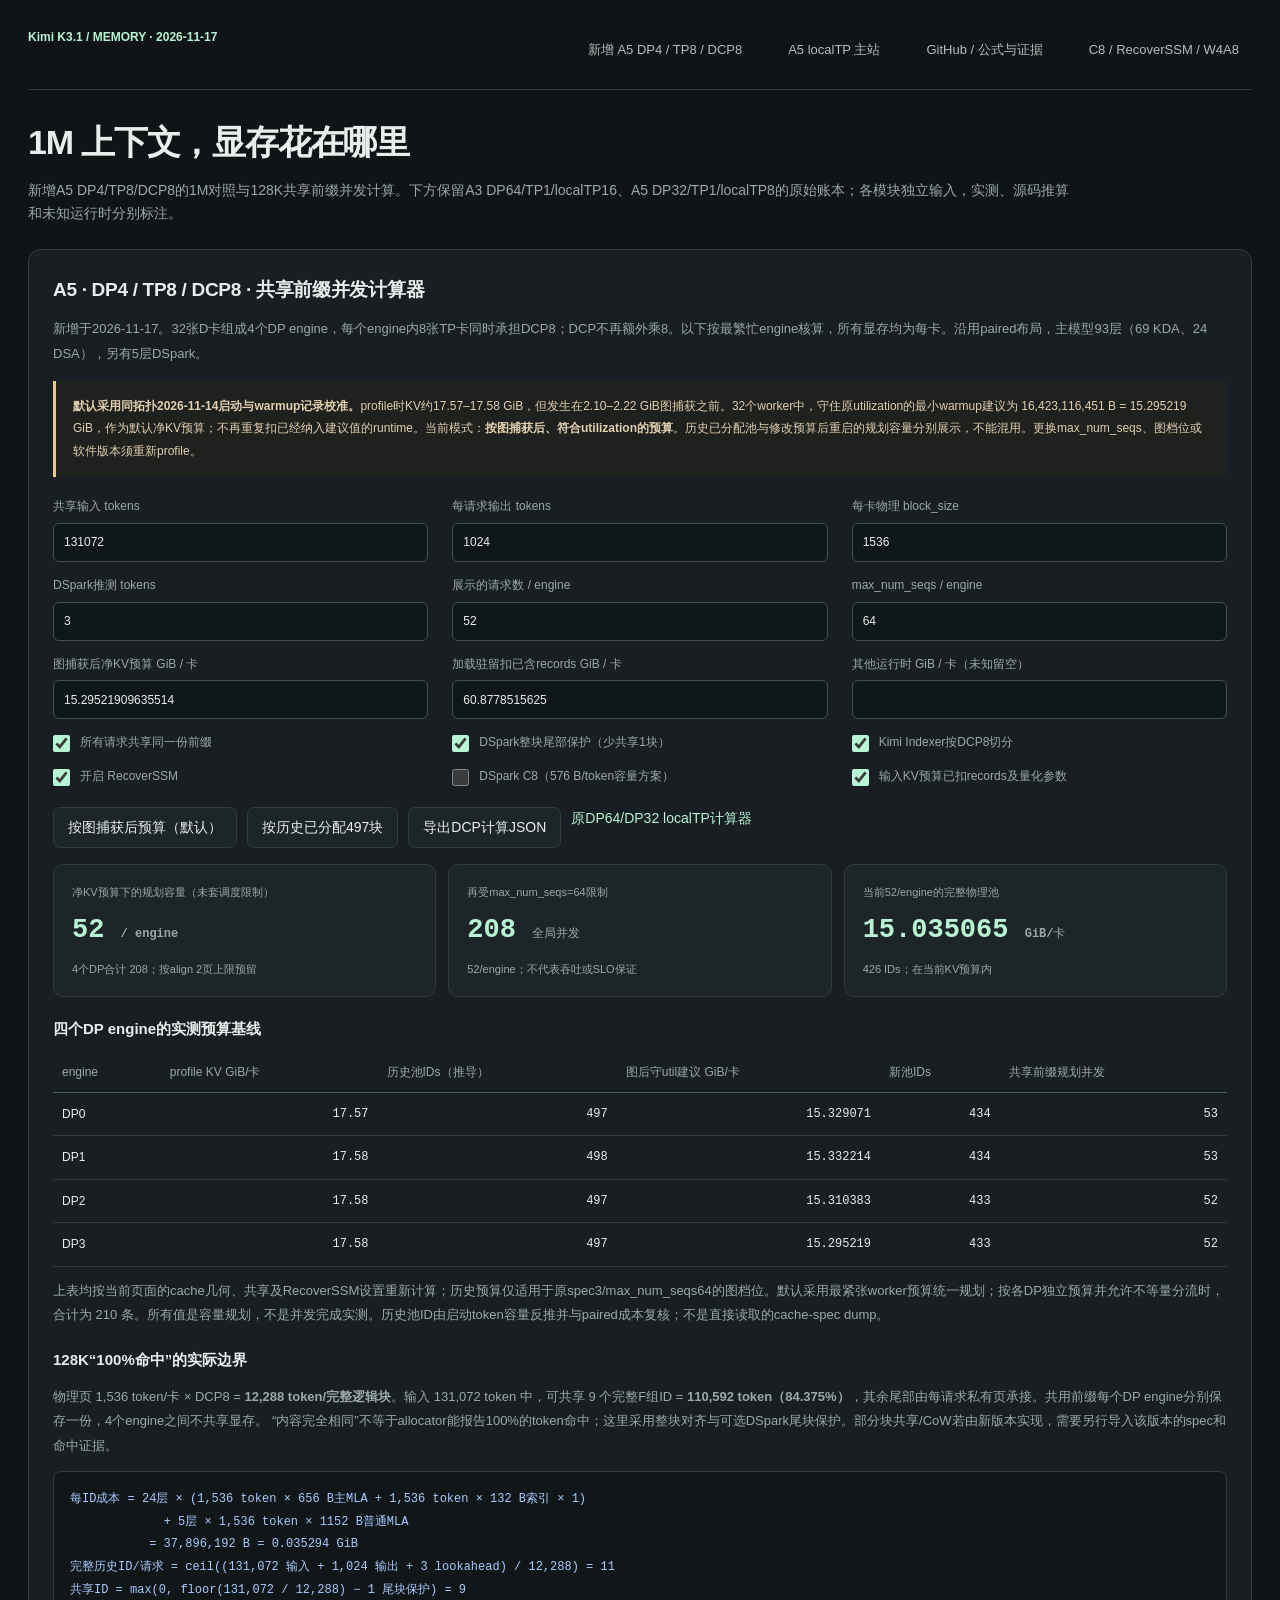
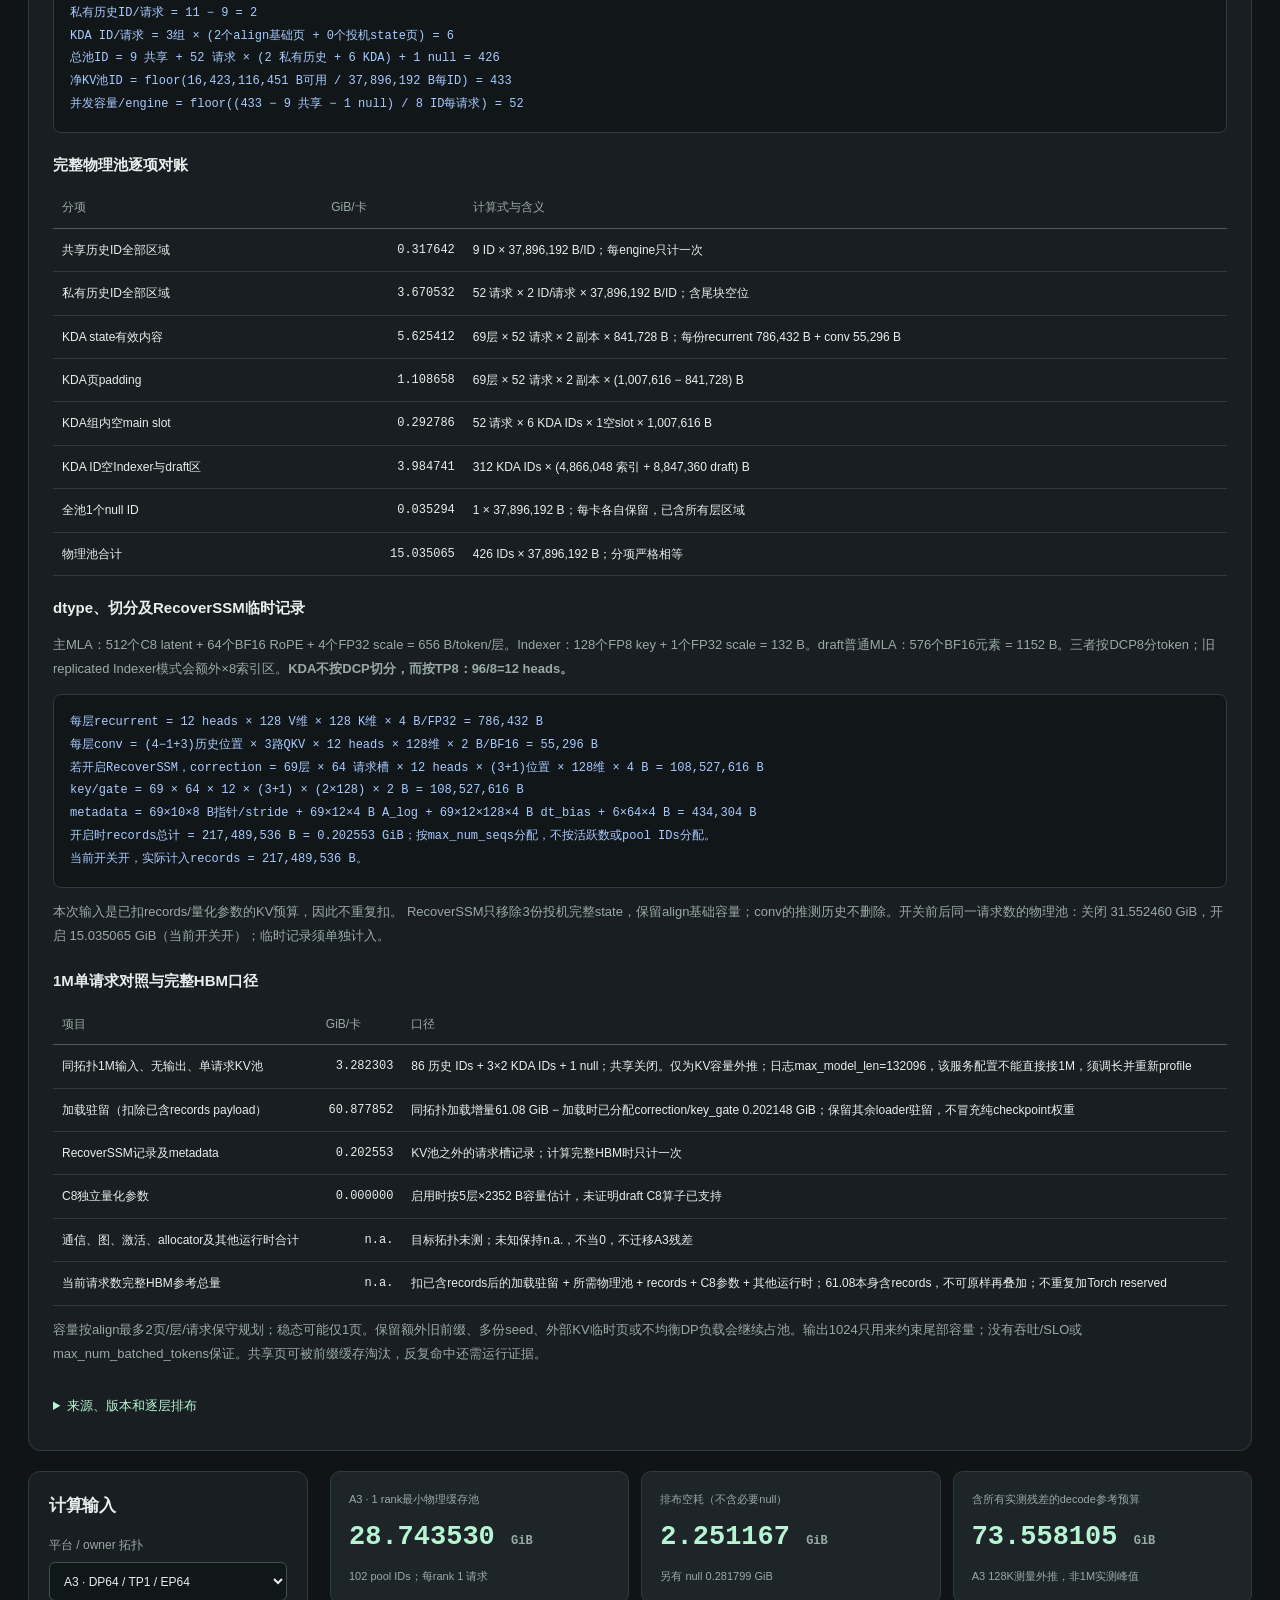
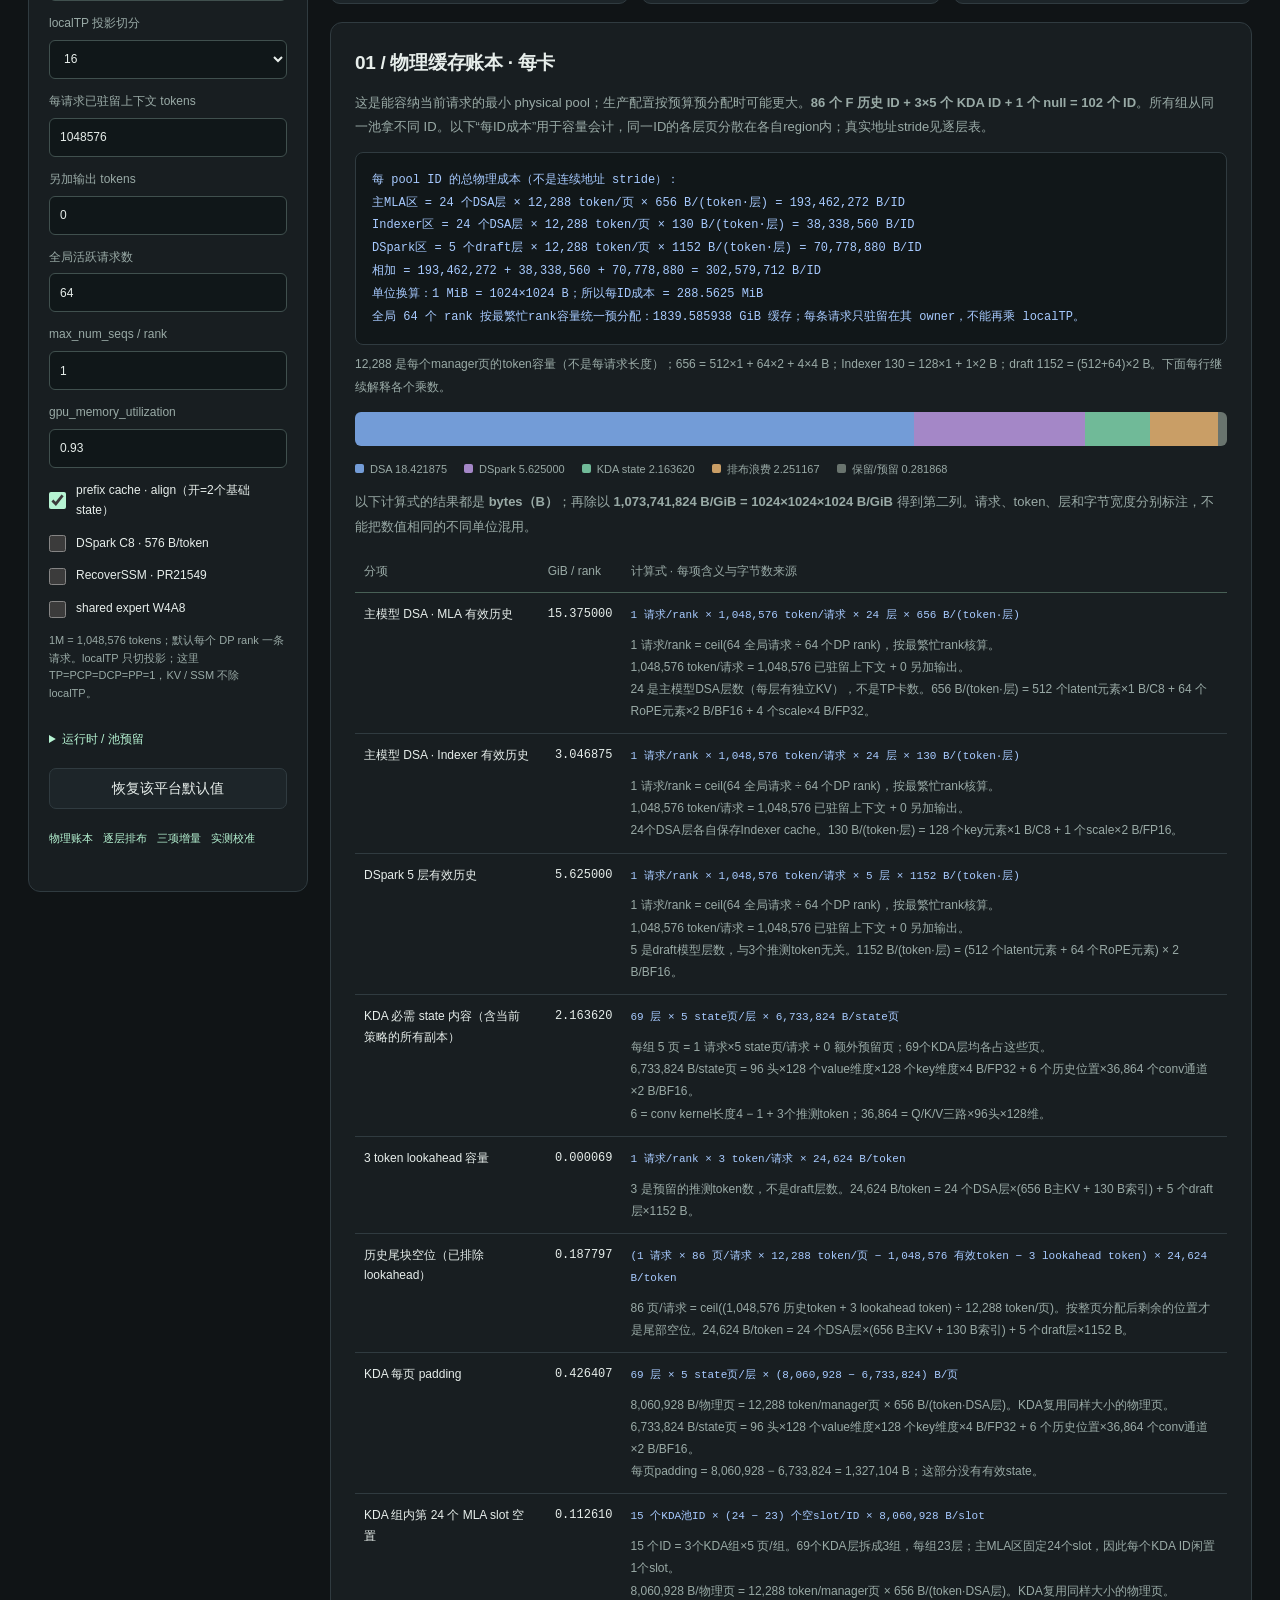
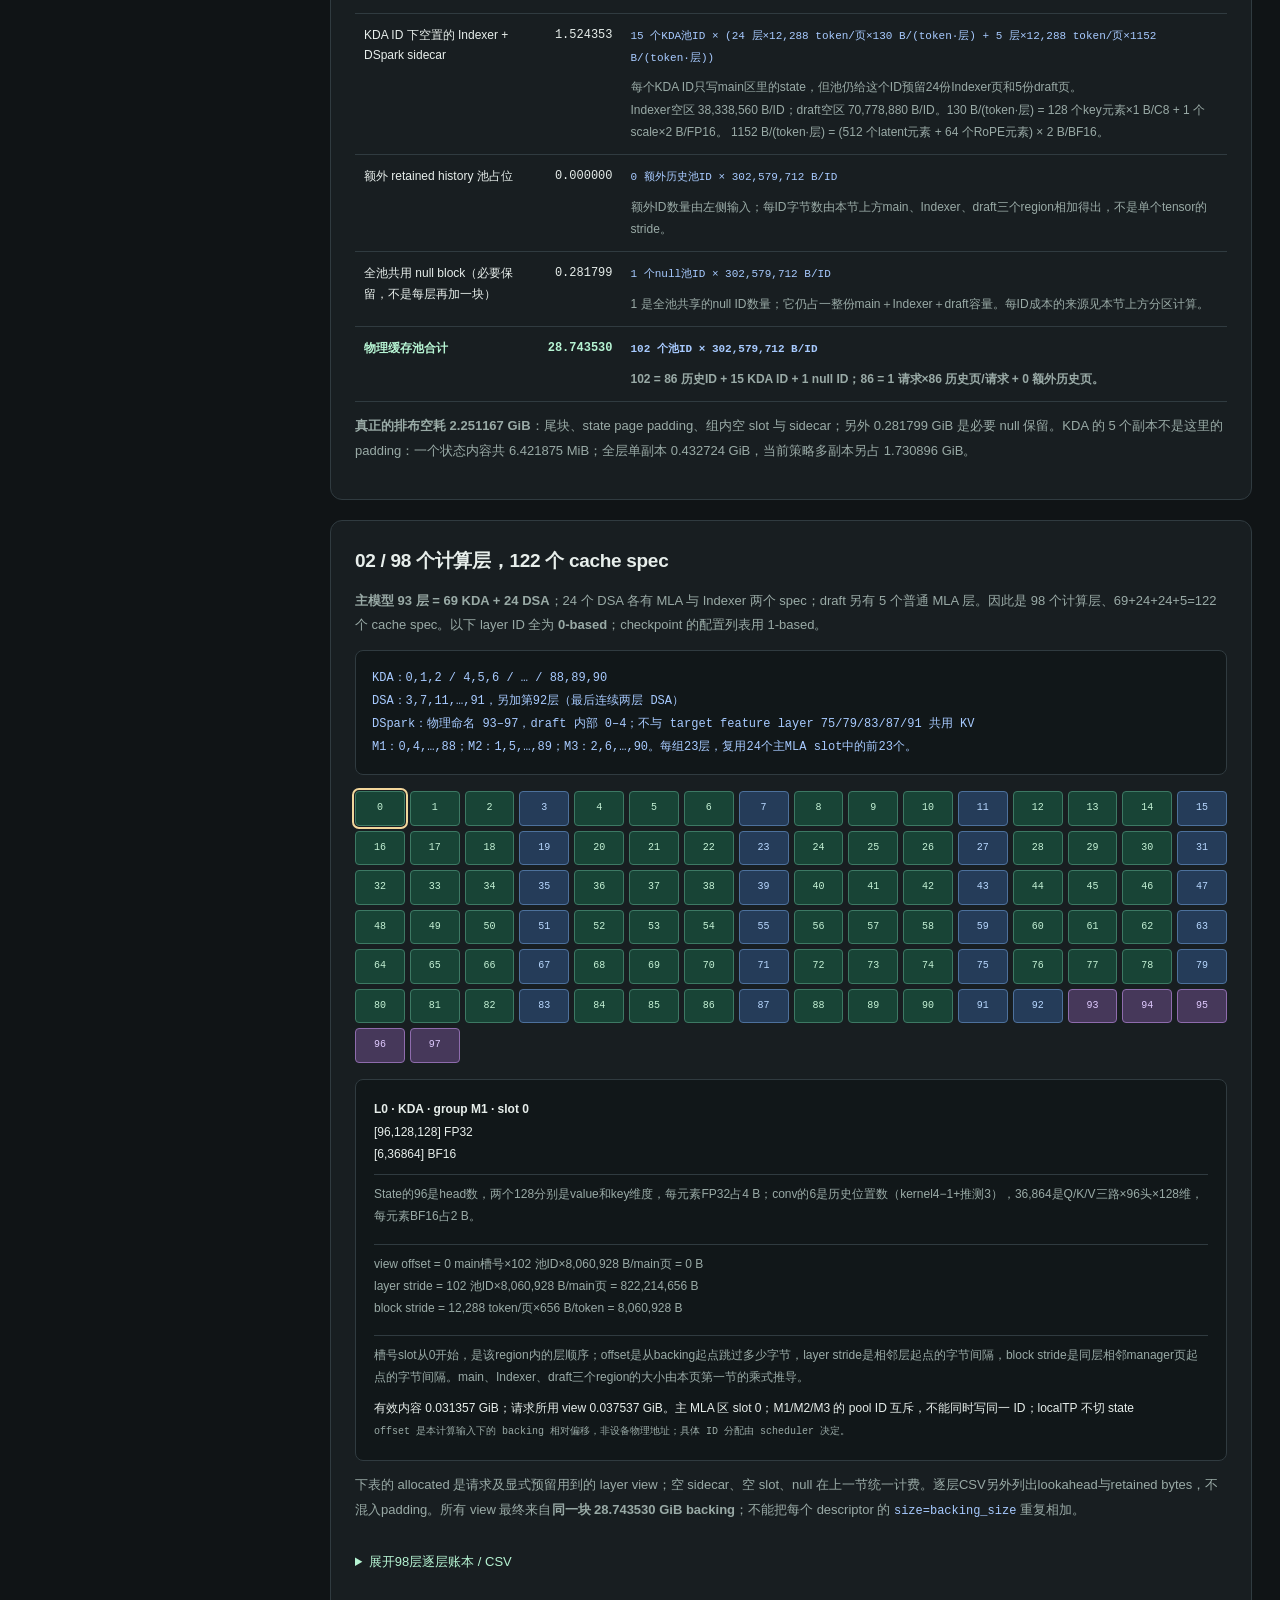
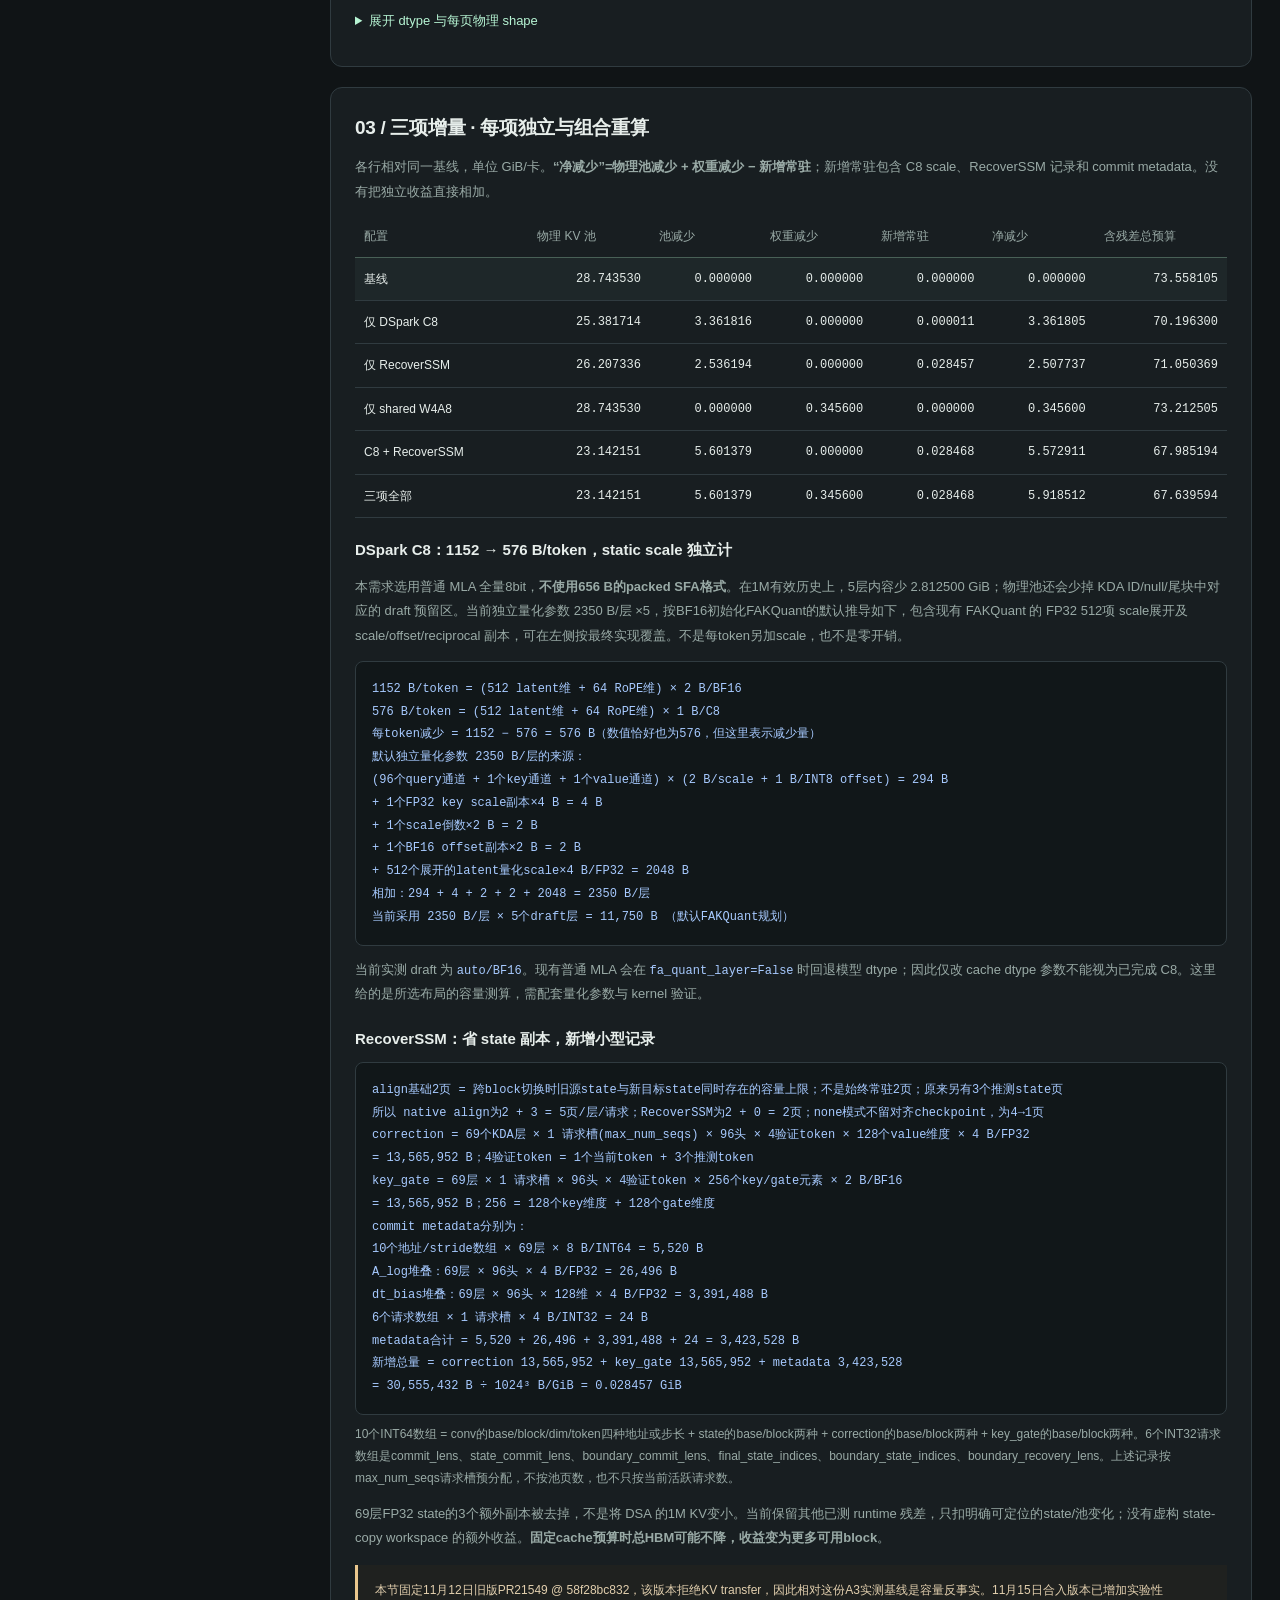
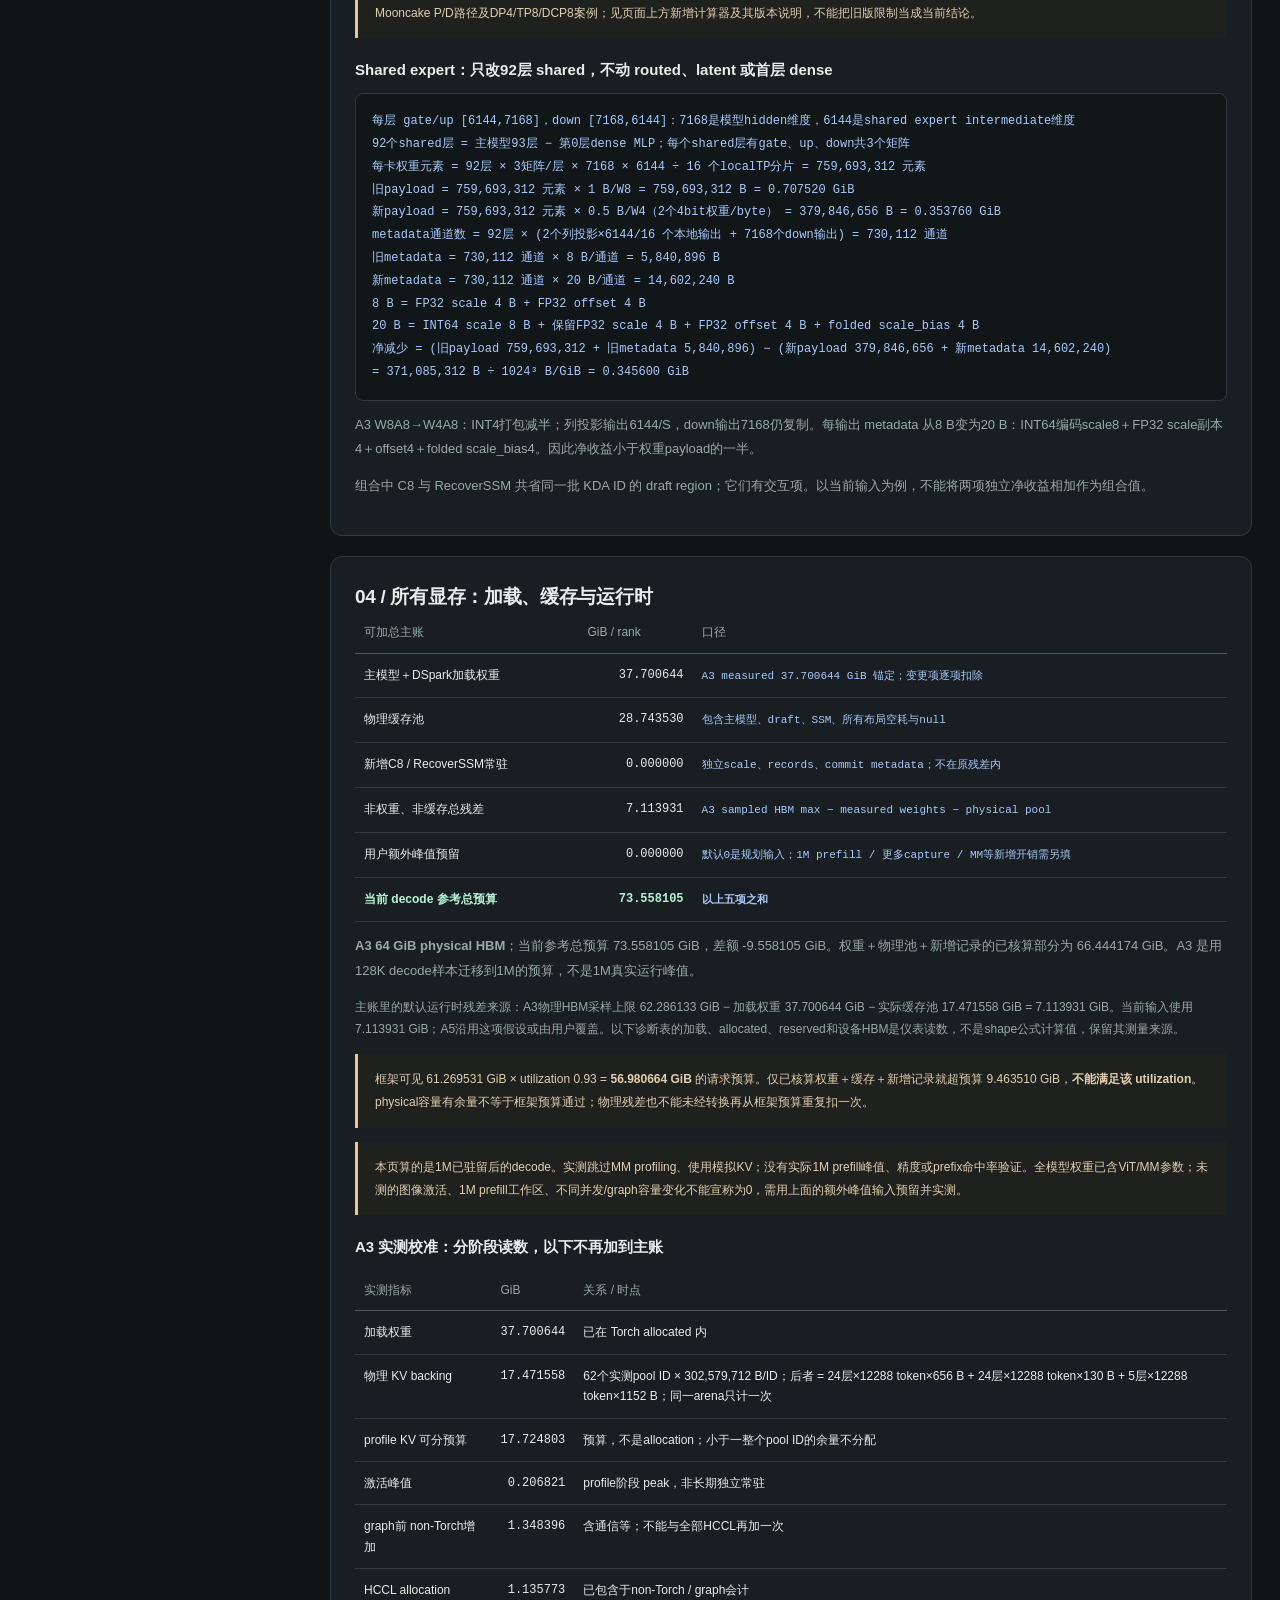
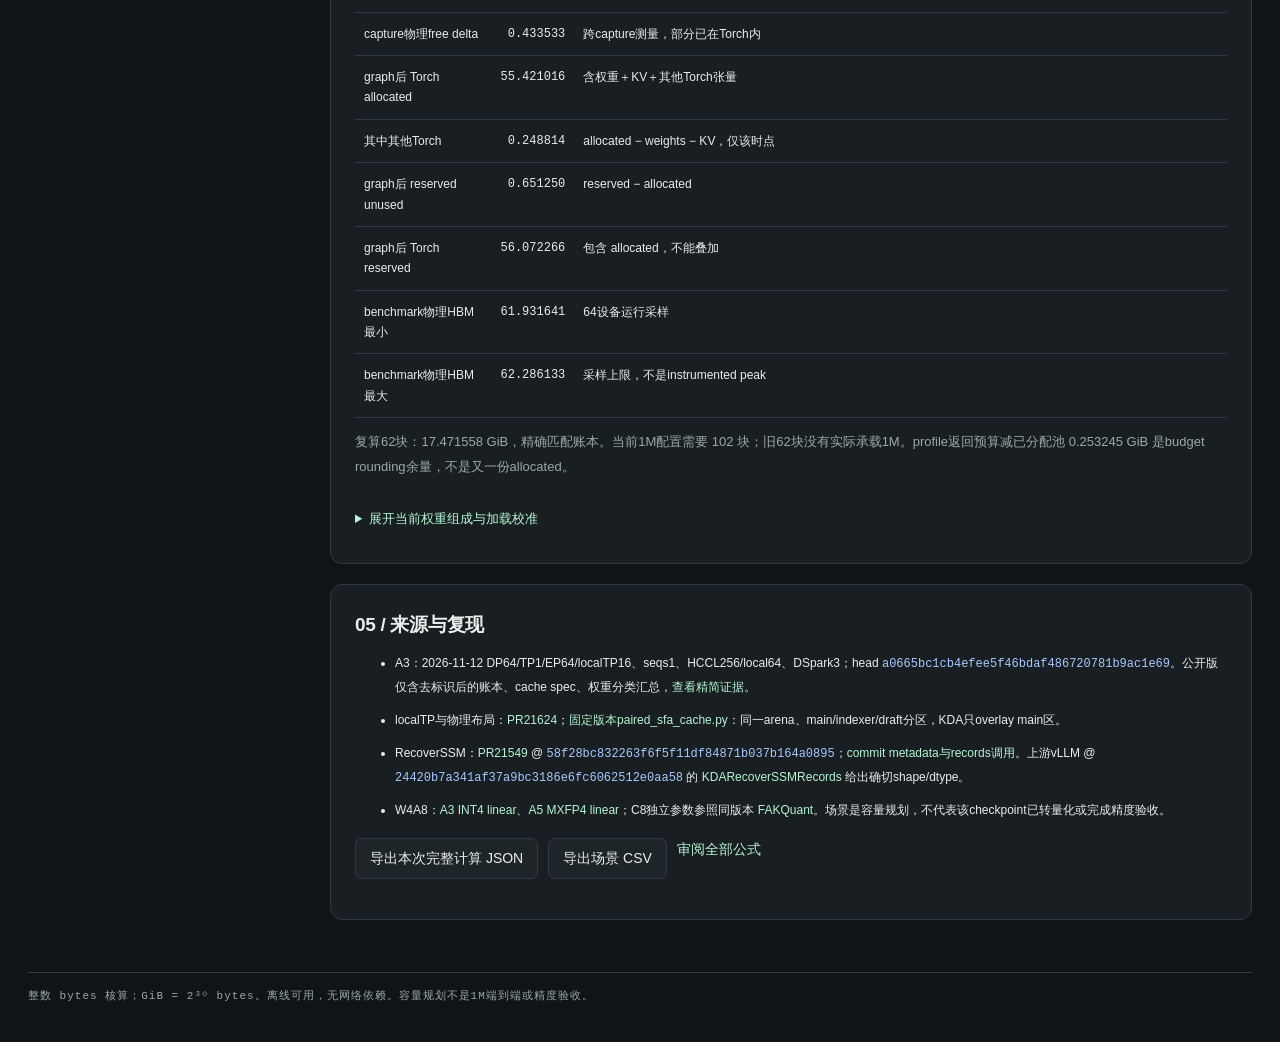
==== commit 52d5aa23: "docs(memory): clarify 1M extrapolation and dynamic block dimensions Signed-off-by: Dawn952 <13529174" ====
--- a/docs/memory.html
+++ b/docs/memory.html
@@ -541,7 +541,7 @@
 当前开关${p.recover?'开':'关'}，实际计入records = ${b(r.rec.total)} B。</div>
     <p>${p.budgetIncludesRecords?'本次输入是已扣records/量化参数的KV预算，因此不重复扣。':'本次预算尚未扣records/量化参数，已先扣再向下取整分配KV池。'} RecoverSSM只移除${p.spec}份投机完整state，保留align基础容量；conv的推测历史不删除。开关前后同一请求数的物理池：关闭 ${g(off.poolBytes)} GiB，开启 ${g(on.poolBytes)} GiB（当前开关${p.recover?'开':'关'}）；临时记录须单独计入。</p>
     <h3>1M单请求对照与完整HBM口径</h3>${table(['项目','GiB/卡','口径'],[
-      tr('同拓扑1M输入、无输出、单请求KV池',single.poolBytes,`${single.totalHistory} 历史 IDs + 3×${single.copies} KDA IDs + 1 null；共享关闭。相应三类历史均DCP8分片`),
+      tr('同拓扑1M输入、无输出、单请求KV池',single.poolBytes,`${single.totalHistory} 历史 IDs + 3×${single.copies} KDA IDs + 1 null；共享关闭。仅为KV容量外推；日志max_model_len=132096，该服务配置不能直接接1M，须调长并重新profile`),
       tr('加载驻留（扣除已含records payload）',p.weightsGiB*GiB,`同拓扑加载增量61.08 GiB − 加载时已分配correction/key_gate ${g(E.recordsInMeasuredLoadBytes)} GiB；保留其余loader驻留，不冒充纯checkpoint权重`),
       tr('RecoverSSM记录及metadata',r.rec.total,'KV池之外的请求槽记录；计算完整HBM时只计一次'),
       tr('C8独立量化参数',r.scaleBytes,'启用时按5层×2352 B容量估计，未证明draft C8算子已支持'),
@@ -551,7 +551,7 @@
     <p>容量按align最多2页/层/请求保守规划；稳态可能仅1页。保留额外旧前缀、多份seed、外部KV临时页或不均衡DP负载会继续占池。输出1024只用来约束尾部容量；没有吞吐/SLO或max_num_batched_tokens保证。共享页可被前缀缓存淘汰，反复命中还需运行证据。</p>
     <details><summary>来源、版本和逐层排布</summary><p>paired几何、DCP切分与Kimi分片Indexer依据源码 ${E.layoutHead}，RecoverSSM公式对照已合入PR21549，head ${E.recoverHead}。预算来自11月14日review_s1实验镜像日志，非合入head原样部署；启动CLI请求768，KDA页对齐后的1536几何与日志token容量相符。旧localTP计算器仍保留11月12日基线，不能把它的TP1记录大小直接用于TP8。<a href="${E.prUrl}">PR21549及A5实验条件</a>；<a href="${E.layoutUrl}">固定版paired布局</a>。此新增项是历史测量校准的容量分析，非本场景并发压测。</p><div class="mem-code">KDA L0/1/2、4/5/6…88/89/90：每层[12,128,128] FP32 recurrent及[${3+p.spec},4608] BF16 conv。
 M1层0/4/…/88、M2层1/5/…/89、M3层2/6/…/90：各23层，overlay 24 main slots中的23个；三组使用不同ID。
-DSA L3/7/…/91及L92：各自独立[block,1536,1,656] packed主缓存及[block,1536,1,128] FP8索引 + FP32 scale（物理block_size输入可修改）。
+DSA L3/7/…/91及L92：各自独立[block,${p.blockSize},1,656] packed主缓存及[block,${p.blockSize},1,128] FP8索引 + FP32 scale（旧replicated索引另乘DCP8）。
 DSpark L93–97：5个独立普通MLA缓存，每元素${p.c8?'C8':'BF16'}；共享F组ID，不共享各层内容。
 同一ID在每层tensor中对应不同区域；每ID字节成本是24份main +24份indexer +5份draft的和。</div></details>`;
     host.querySelectorAll('[data-dcp]').forEach(el=>el.addEventListener('change',()=>{
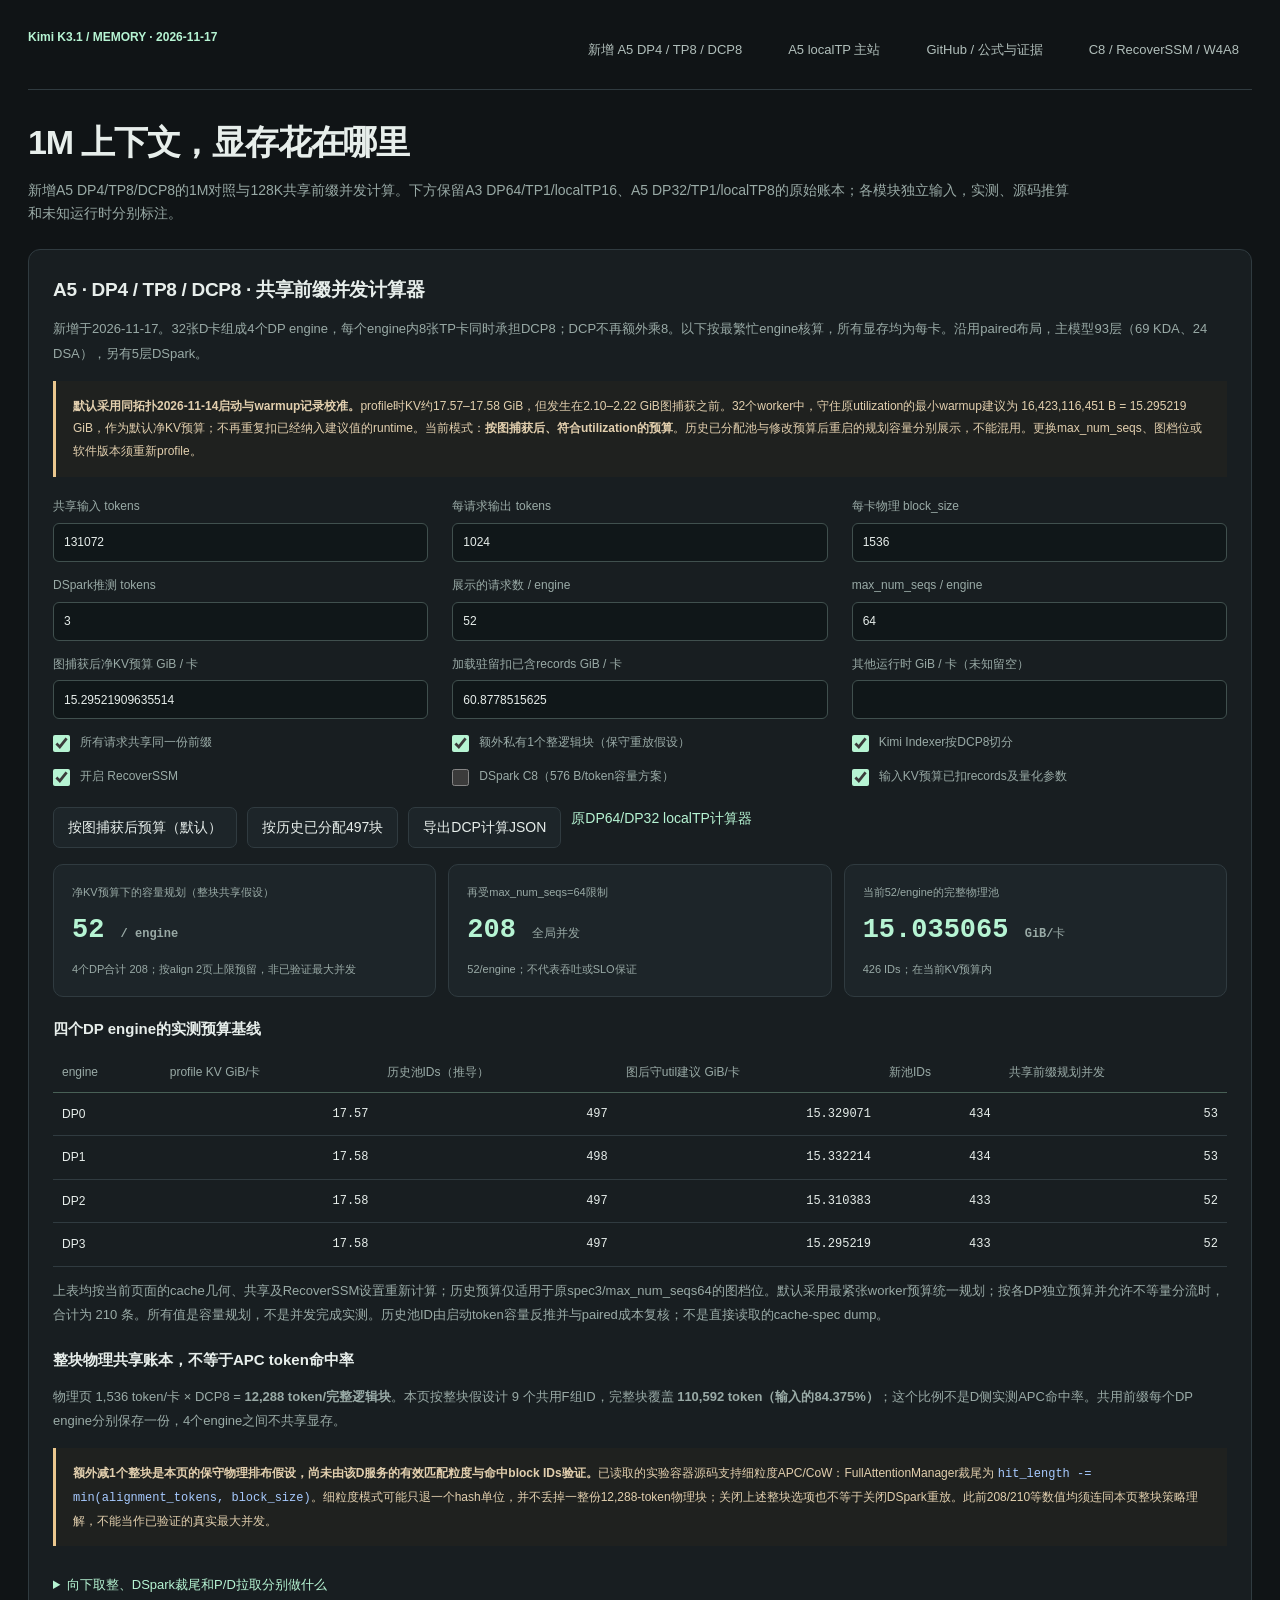
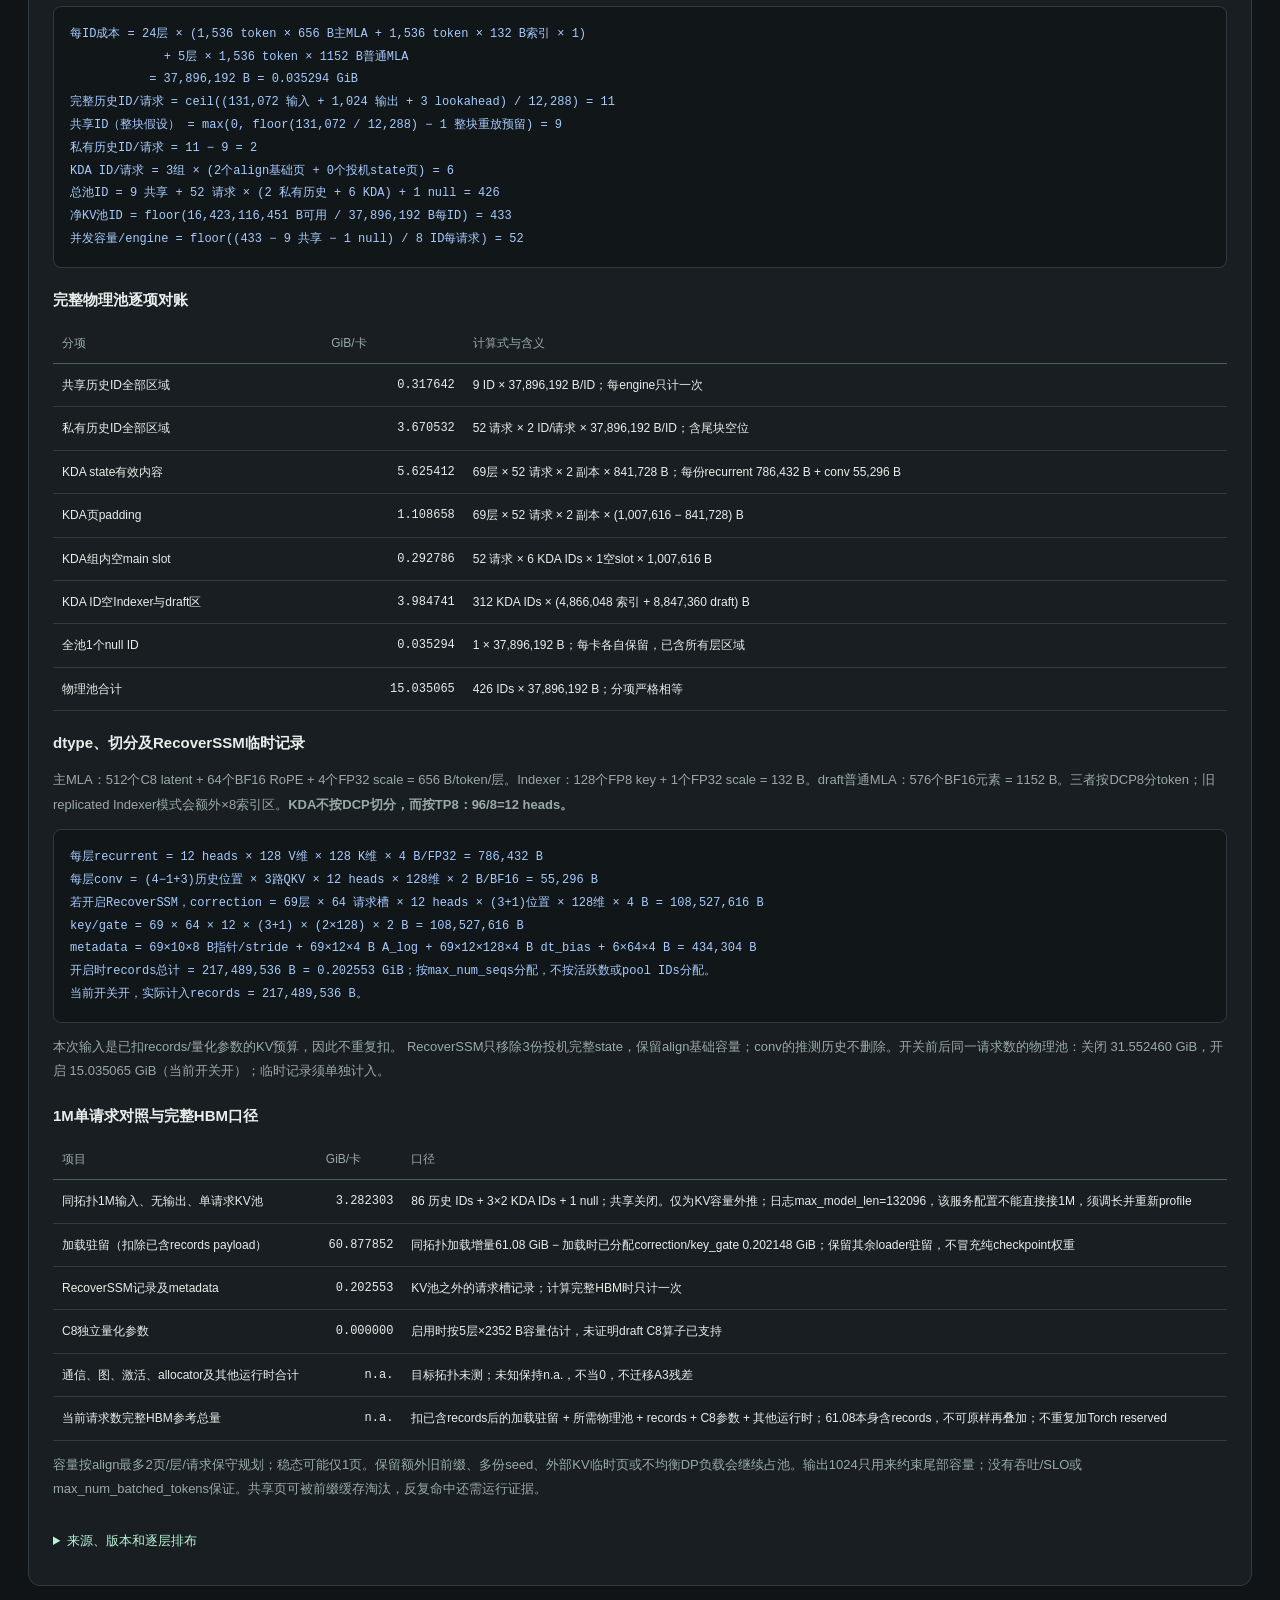
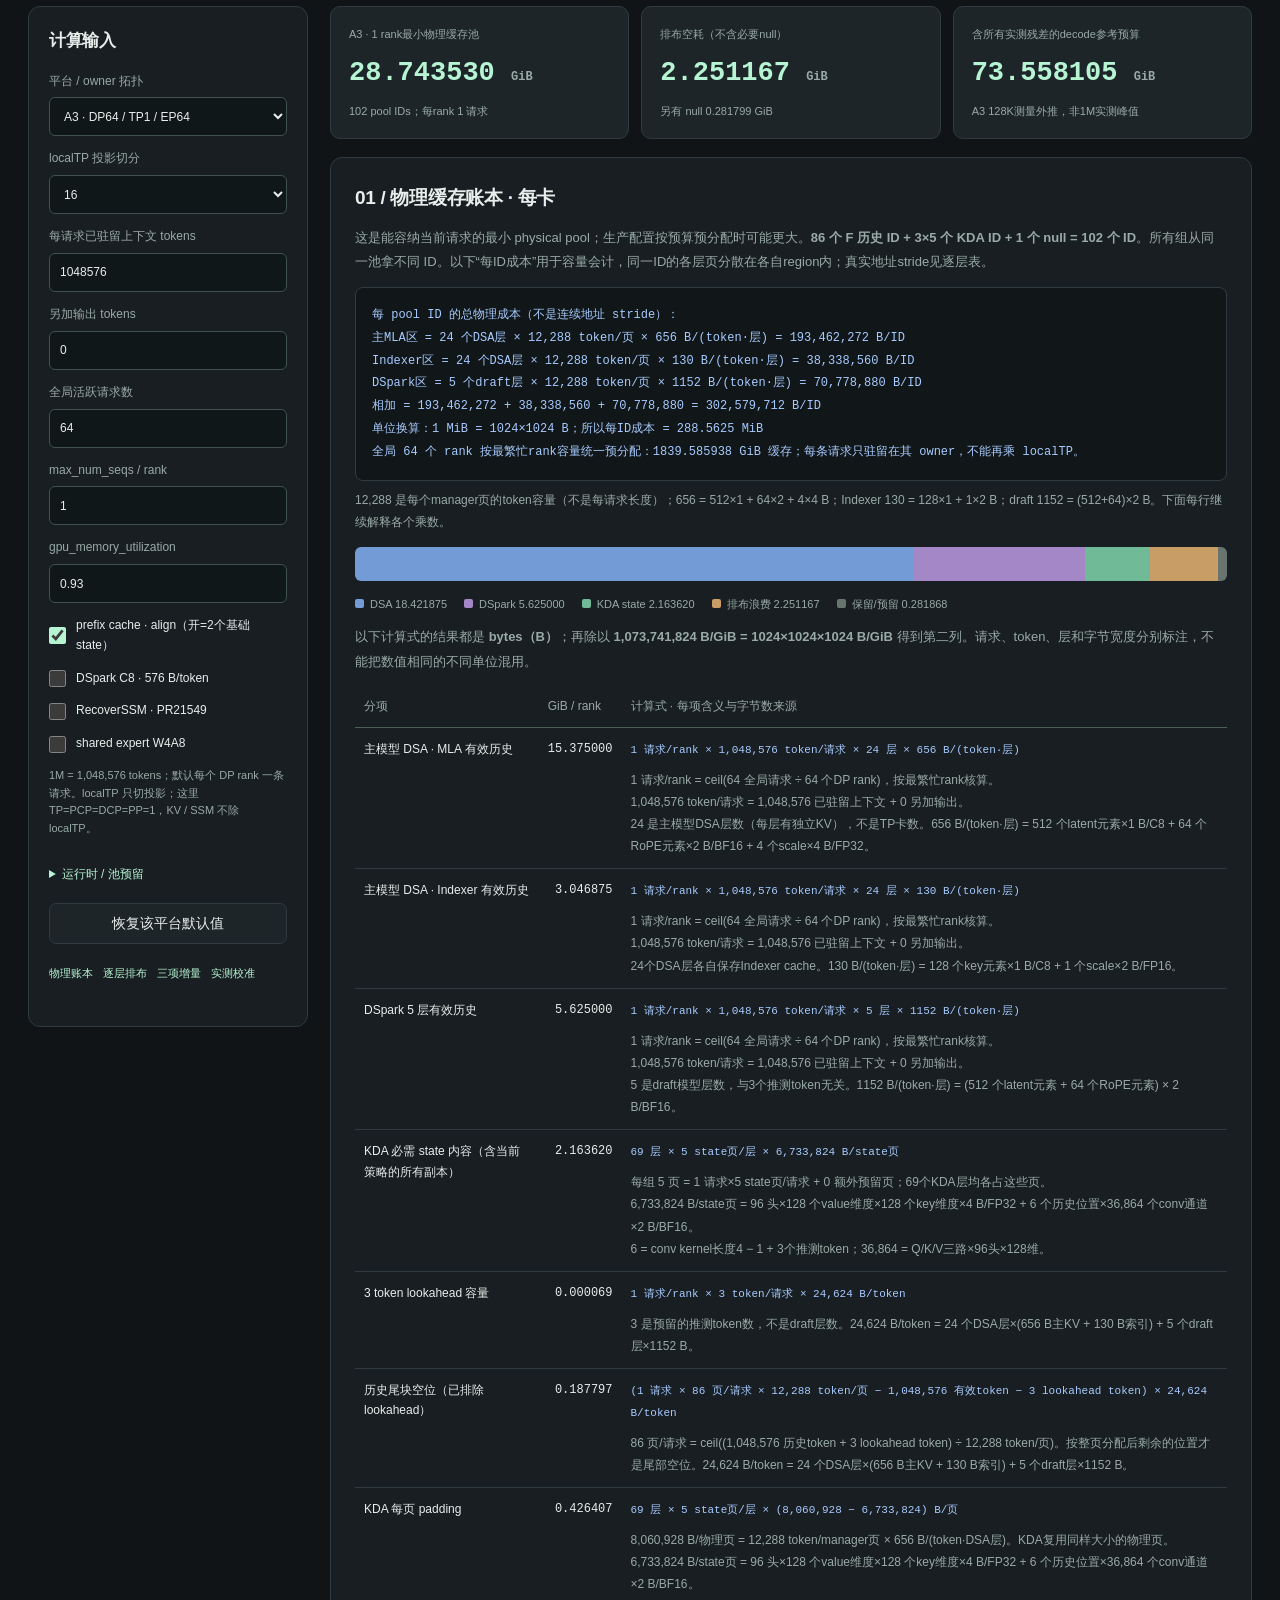
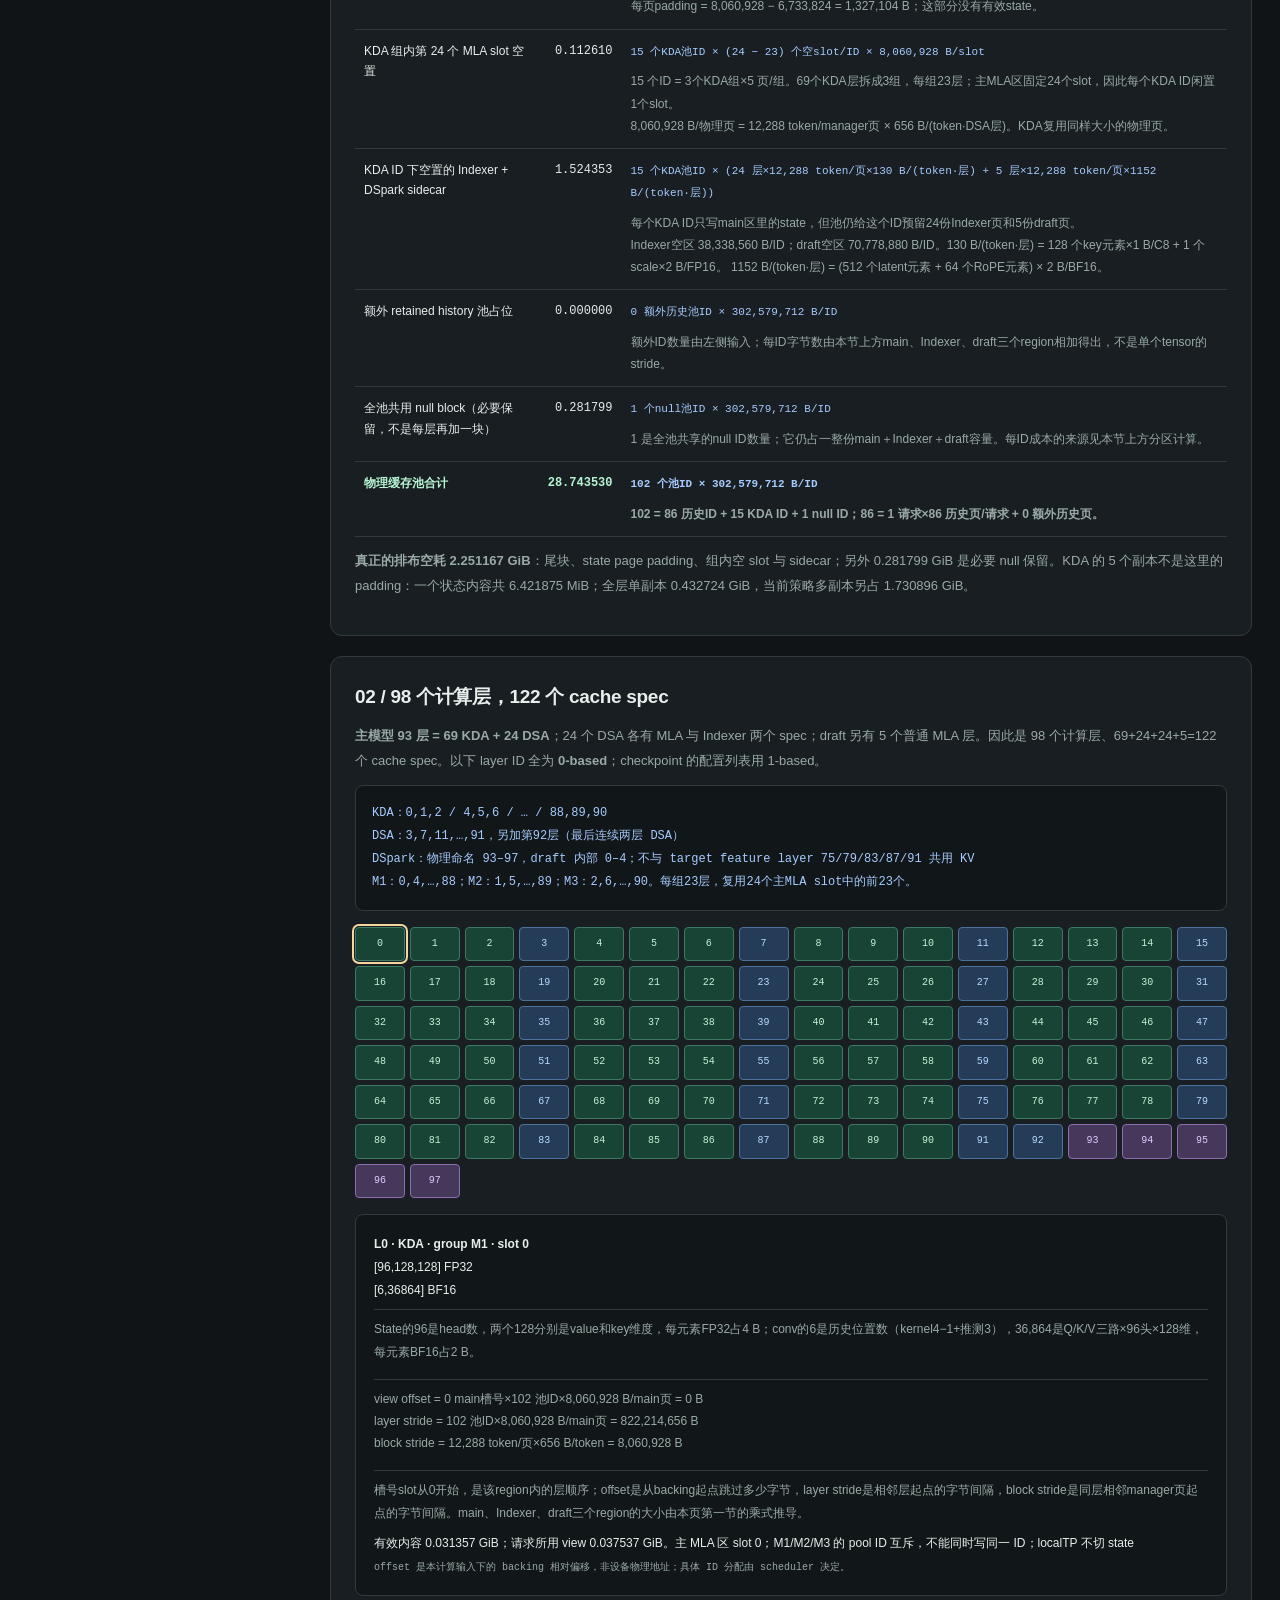
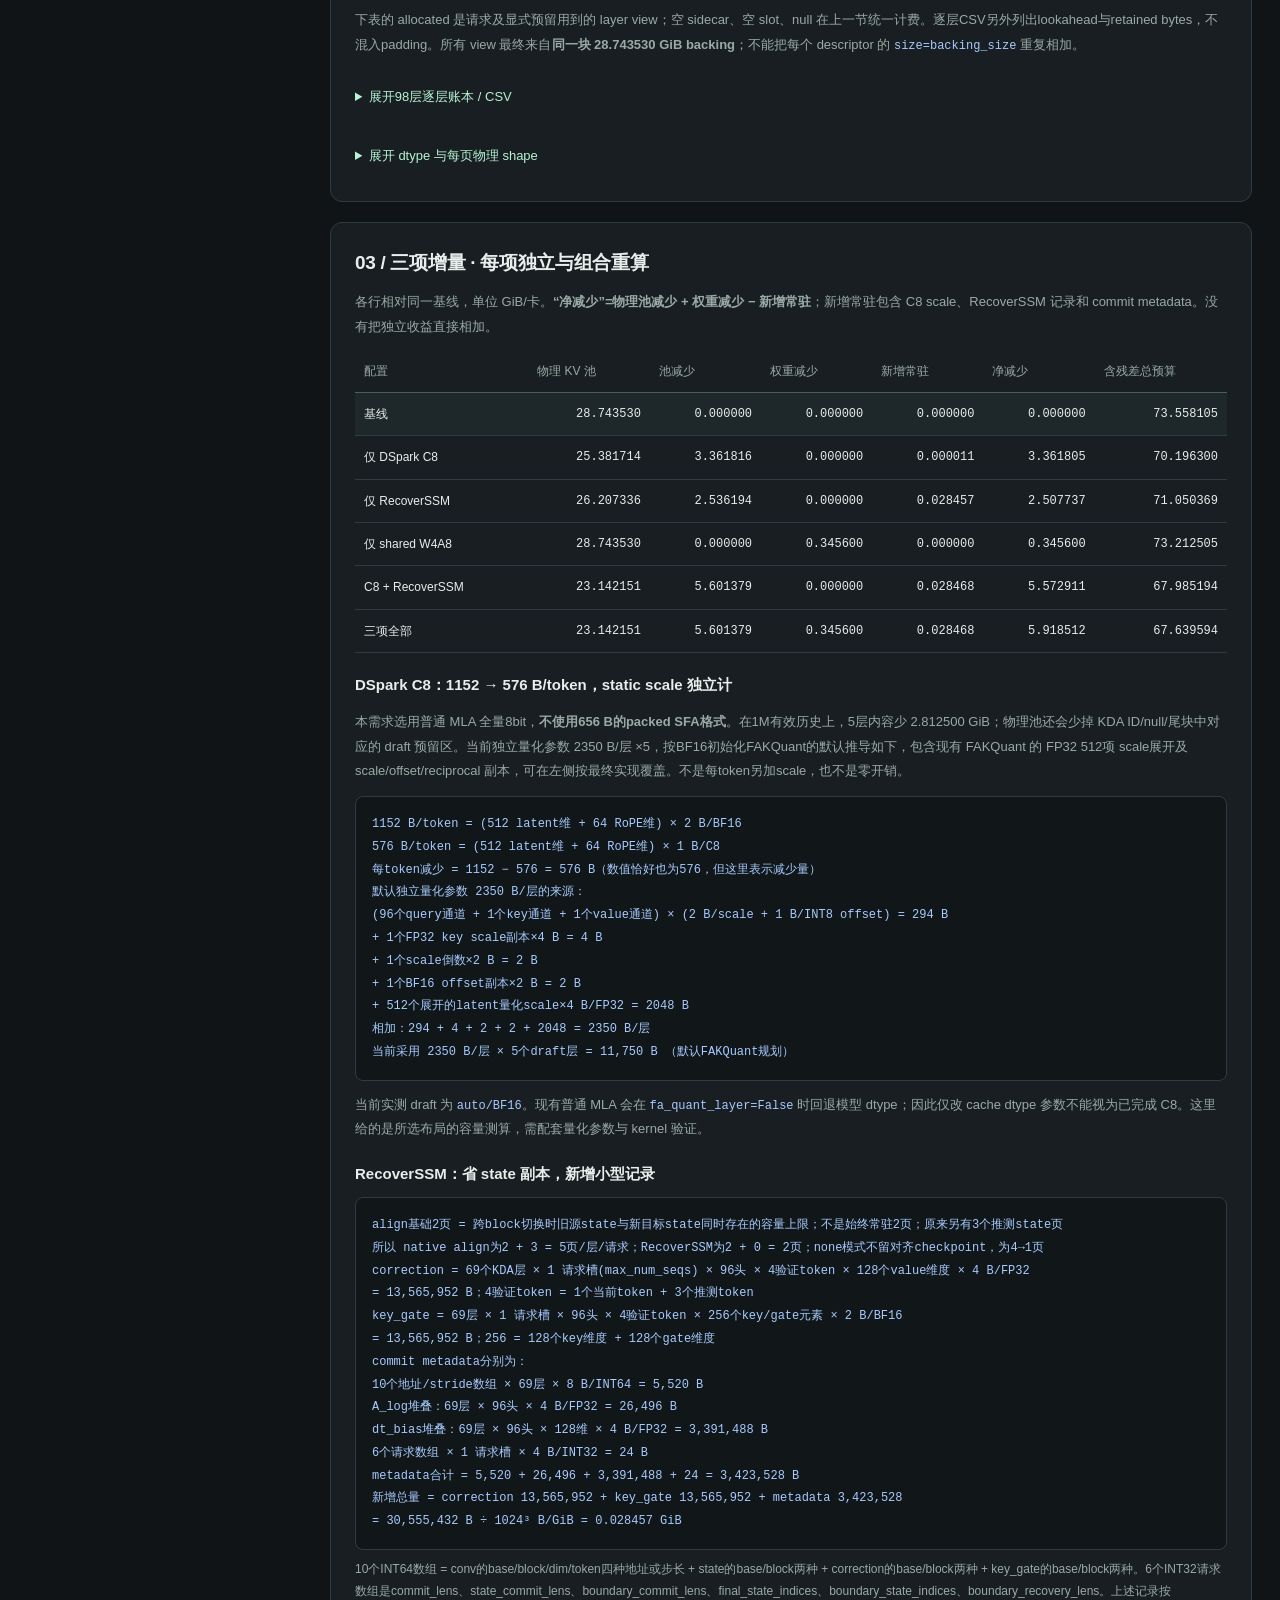
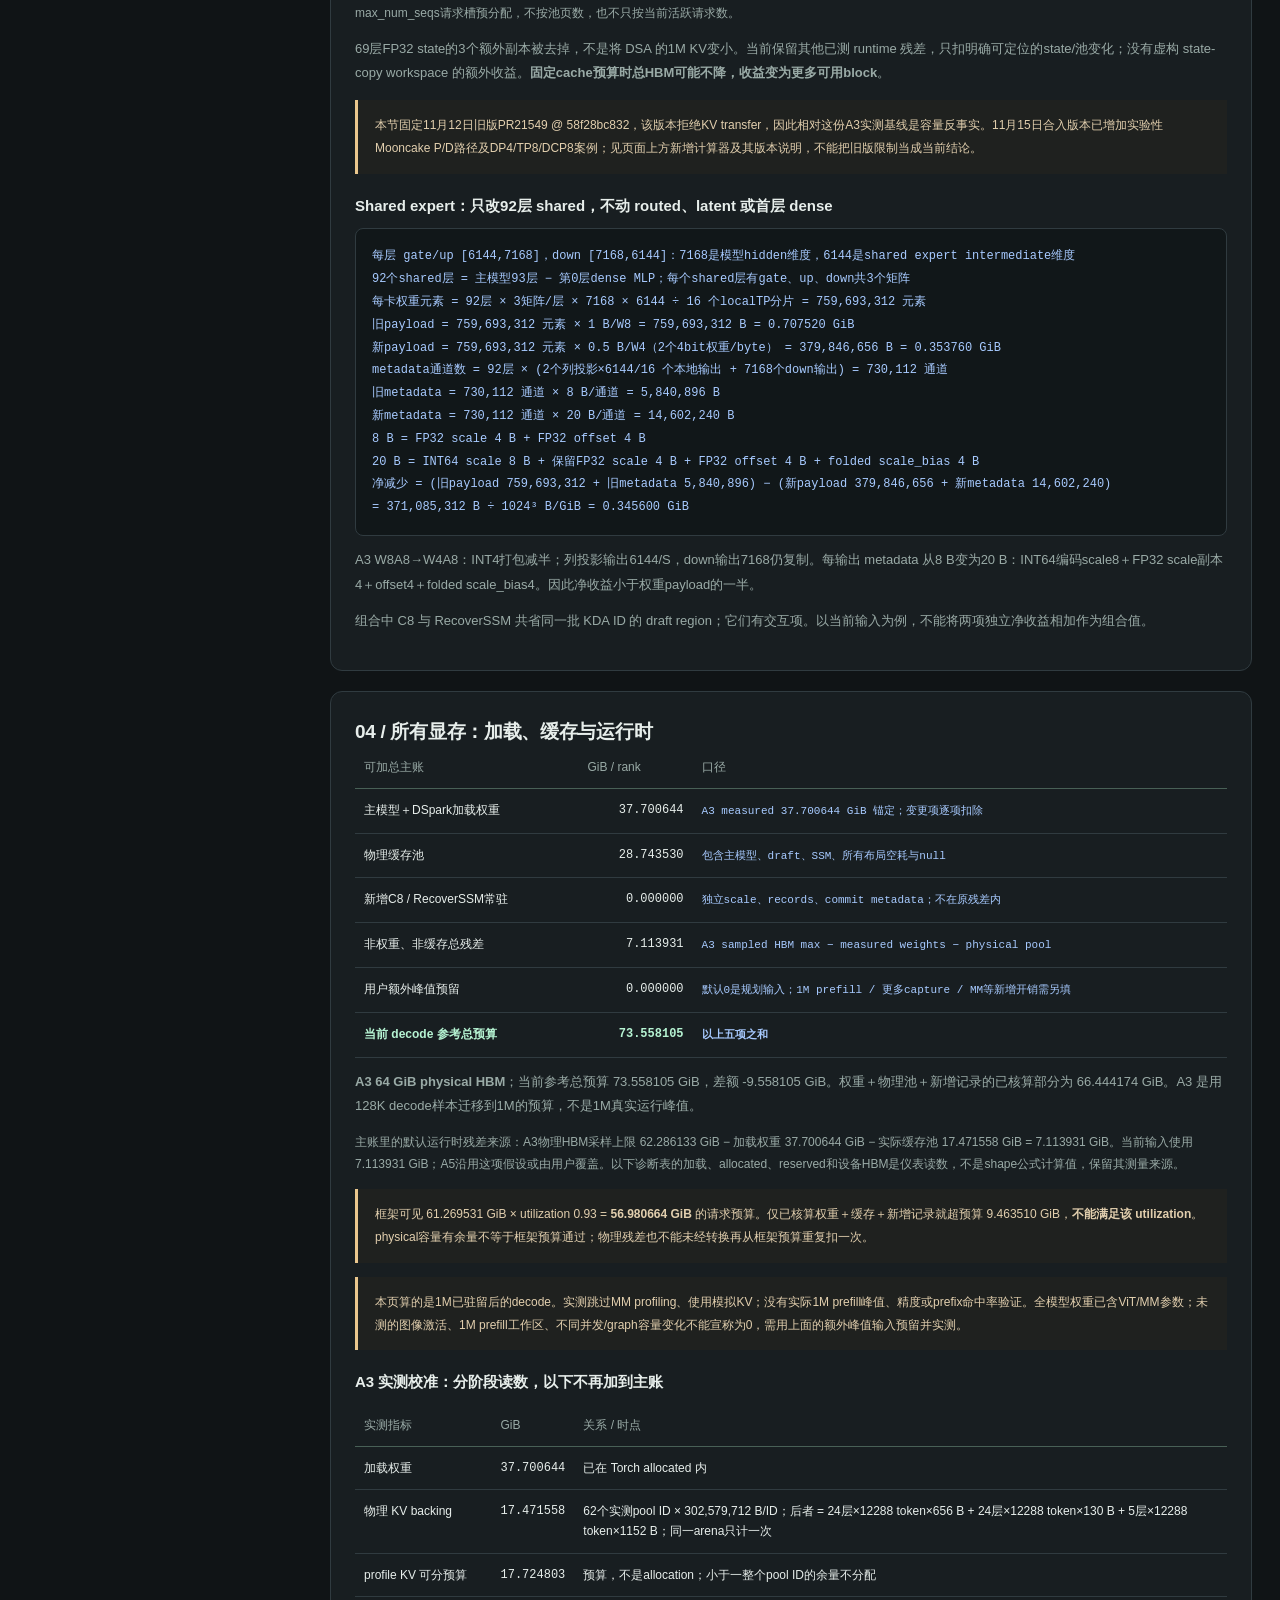
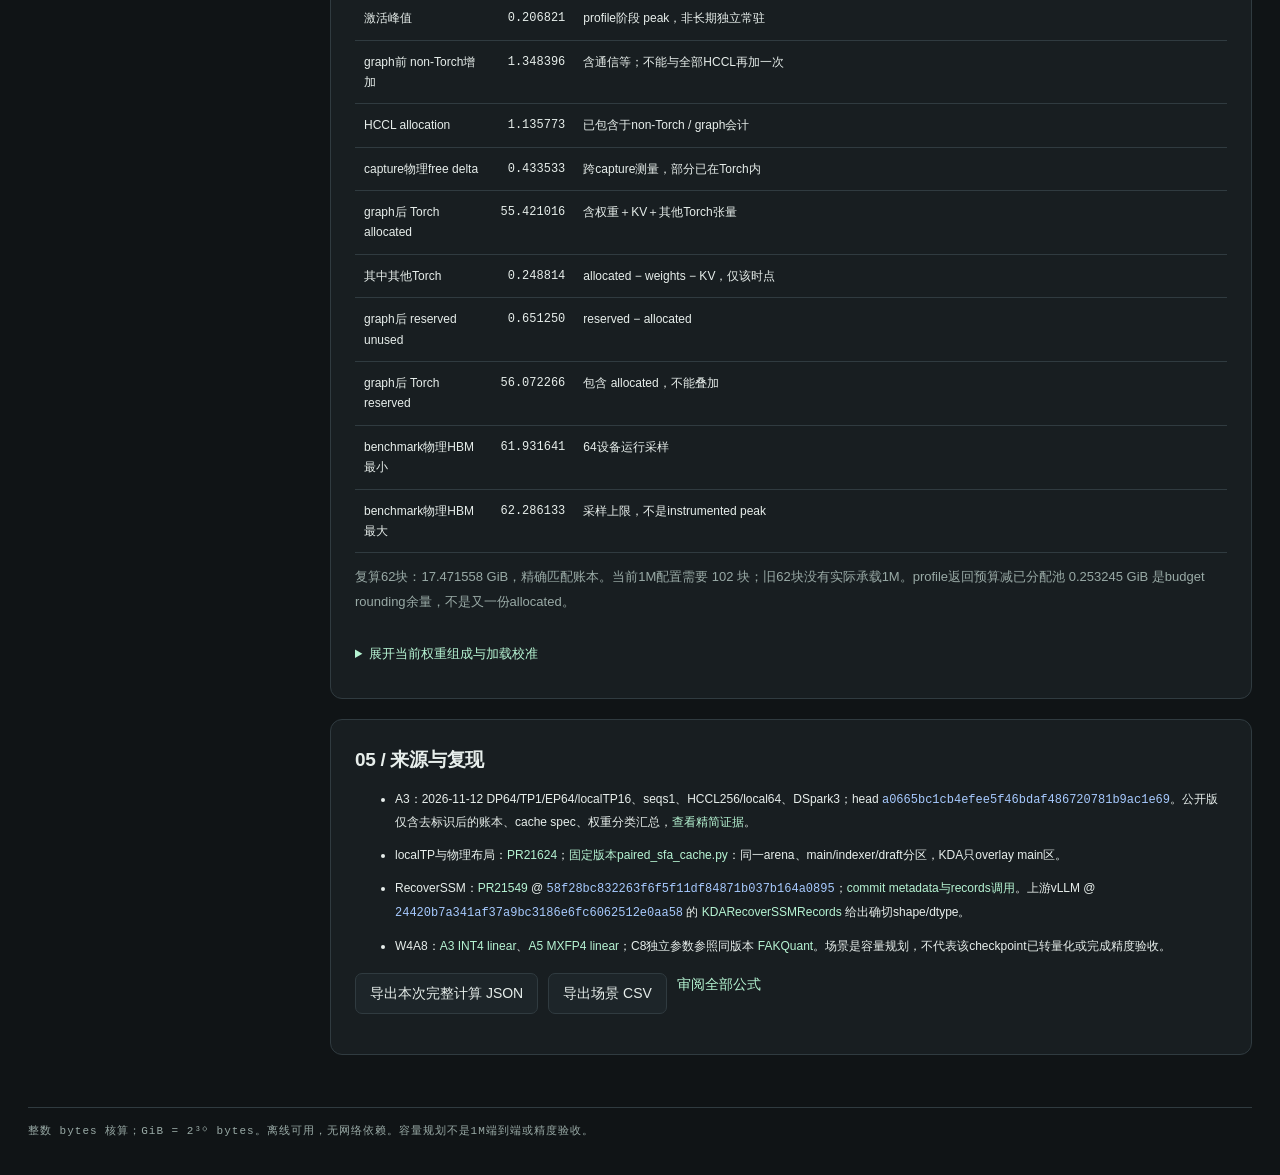
==== commit 38bac10b: "docs(memory): distinguish APC replay, remote KV loading and physical sharing Signed-off-by: Dawn952 " ====
--- a/docs/memory.html
+++ b/docs/memory.html
@@ -459,7 +459,8 @@
     const mainRegion=DSA*mainPage,indexRegion=DSA*indexPage,draftRegion=DRAFT*draftPage;
     const bytesPerId=mainRegion+indexRegion+draftRegion;
     const totalHistory=Math.ceil((p.context+p.output+p.spec)/coverage);
-    // Full cache-group blocks only. DSpark/EAGLE may drop one complete tail block.
+    // Conservative whole-block sharing scenario, not a runtime APC hit predictor.
+    // Fine-grained APC can replay one hash unit without losing a whole physical ID.
     const sharedIds=p.shared?Math.max(0,Math.floor(p.context/coverage)-(p.dropTail?1:0)):0;
     const privateHistory=totalHistory-sharedIds;
     const copies=2+(p.recover?0:p.spec),groups=3,stateIdsPerRequest=groups*copies;
@@ -501,21 +502,23 @@
     <div class="dcp-inputs">
     ${[['context','共享输入 tokens'],['output','每请求输出 tokens'],['blockSize','每卡物理 block_size'],['spec','DSpark推测 tokens'],['requests','展示的请求数 / engine'],['maxSeqs','max_num_seqs / engine'],['kvGiB','图捕获后净KV预算 GiB / 卡'],['weightsGiB','加载驻留扣已含records GiB / 卡']].map(([k,label])=>`<label>${label}<input data-dcp="${k}" type="number" min="0" step="${k.endsWith('GiB')?'any':'1'}" value="${p[k]}"></label>`).join('')}
     <label>其他运行时 GiB / 卡（未知留空）<input data-dcp="runtimeGiB" type="number" min="0" step="0.01" value="${p.runtimeGiB??''}"></label>
-    ${[['shared','所有请求共享同一份前缀'],['dropTail','DSpark整块尾部保护（少共享1块）'],['indexerSharded','Kimi Indexer按DCP8切分'],['recover','开启 RecoverSSM'],['c8','DSpark C8（576 B/token容量方案）'],['budgetIncludesRecords','输入KV预算已扣records及量化参数']].map(([k,label])=>`<label class="mem-check"><input data-dcp="${k}" type="checkbox" ${p[k]?'checked':''}>${label}</label>`).join('')}
+    ${[['shared','所有请求共享同一份前缀'],['dropTail','额外私有1个整逻辑块（保守重放假设）'],['indexerSharded','Kimi Indexer按DCP8切分'],['recover','开启 RecoverSSM'],['c8','DSpark C8（576 B/token容量方案）'],['budgetIncludesRecords','输入KV预算已扣records及量化参数']].map(([k,label])=>`<label class="mem-check"><input data-dcp="${k}" type="checkbox" ${p[k]?'checked':''}>${label}</label>`).join('')}
     </div><div class="mem-toolbar"><button id="dcp-preset">按图捕获后预算（默认）</button><button id="dcp-allocated">按历史已分配497块</button><button id="dcp-json">导出DCP计算JSON</button><a href="#mem-controls">原DP64/DP32 localTP计算器</a></div>
-    <div class="mem-kpis"><div class="mem-kpi"><span>净KV预算下的规划容量（未套调度限制）</span><strong>${r.capacity} <small>/ engine</small></strong><small>4个DP合计 ${r.globalCapacity}；按align 2页上限预留</small></div>
+    <div class="mem-kpis"><div class="mem-kpi"><span>净KV预算下的容量规划（整块共享假设）</span><strong>${r.capacity} <small>/ engine</small></strong><small>4个DP合计 ${r.globalCapacity}；按align 2页上限预留，非已验证最大并发</small></div>
     <div class="mem-kpi"><span>再受max_num_seqs=${p.maxSeqs}限制</span><strong>${r.globalAdmitted} <small>全局并发</small></strong><small>${r.admitted}/engine；不代表吞吐或SLO保证</small></div>
     <div class="mem-kpi"><span>当前${p.requests}/engine的完整物理池</span><strong>${g(r.poolBytes)} <small>GiB/卡</small></strong><small>${r.ids} IDs；${r.ids>r.poolIds?'超过当前KV预算':'在当前KV预算内'}${p.requests>p.maxSeqs?'；超过max_num_seqs':''}</small></div></div>
     <h3>四个DP engine的实测预算基线</h3>${table(['engine','profile KV GiB/卡','历史池IDs（推导）','图后守util建议 GiB/卡','新池IDs','共享前缀规划并发'],E.profiles.map(x=>{
       const s=calculate({...p,kvGiB:x.fitRequestedBytes/GiB,budgetIncludesRecords:true});
       return `<tr><td>DP${x.dp}</td><td class="num">${x.profileKvGiB.toFixed(2)}</td><td class="num">${x.allocatedPoolIdsInferred}</td><td class="num">${g(x.fitRequestedBytes)}</td><td class="num">${s.poolIds}</td><td class="num">${Math.min(s.capacity,p.maxSeqs)}</td></tr>`;
     }))}<p>上表均按当前页面的cache几何、共享及RecoverSSM设置重新计算；历史预算仅适用于原spec3/max_num_seqs64的图档位。默认采用最紧张worker预算统一规划；按各DP独立预算并允许不等量分流时，合计为 ${E.profiles.reduce((n,x)=>n+Math.min(calculate({...p,kvGiB:x.fitRequestedBytes/GiB,budgetIncludesRecords:true}).capacity,p.maxSeqs),0)} 条。所有值是容量规划，不是并发完成实测。历史池ID由启动token容量反推并与paired成本复核；不是直接读取的cache-spec dump。</p>
-    <h3>128K“100%命中”的实际边界</h3><p>物理页 ${b(p.blockSize)} token/卡 × DCP8 = <b>${b(r.coverage)} token/完整逻辑块</b>。输入 ${b(p.context)} token 中，可共享 ${r.sharedIds} 个完整F组ID = <b>${b(r.sharedTokens)} token（${(100*r.sharedTokens/p.context).toFixed(3)}%）</b>，其余尾部由每请求私有页承接。${p.shared?'共用前缀每个DP engine分别保存一份，4个engine之间不共享显存。':'本次关闭共享，历史按每请求独立计入。'} “内容完全相同”不等于allocator能报告100%的token命中；这里采用整块对齐与可选DSpark尾块保护。部分块共享/CoW若由新版本实现，需要另行导入该版本的spec和命中证据。</p>
+    <h3>整块物理共享账本，不等于APC token命中率</h3><p>物理页 ${b(p.blockSize)} token/卡 × DCP8 = <b>${b(r.coverage)} token/完整逻辑块</b>。本页按整块假设计 ${r.sharedIds} 个共用F组ID，完整块覆盖 <b>${b(r.sharedTokens)} token（输入的${(100*r.sharedTokens/p.context).toFixed(3)}%）</b>；这个比例不是D侧实测APC命中率。${p.shared?'共用前缀每个DP engine分别保存一份，4个engine之间不共享显存。':'本次关闭共享，历史按每请求独立计入。'}</p>
+    <div class="mem-note"><b>额外减1个整块是本页的保守物理排布假设，尚未由该D服务的有效匹配粒度与命中block IDs验证。</b>已读取的实验容器源码支持细粒度APC/CoW：FullAttentionManager裁尾为 <code>hit_length -= min(alignment_tokens, block_size)</code>。细粒度模式可能只退一个hash单位，并不丢掉一整份${b(r.coverage)}-token物理块；关闭上述整块选项也不等于关闭DSpark重放。此前208/210等数值均须连同本页整块策略理解，不能当作已验证的真实最大并发。</div>
+    <details><summary>向下取整、DSpark裁尾和P/D拉取分别做什么</summary><p><b>取整：</b>131072 = 10×12288 + 8192。10个完整逻辑块与8192-token部分块分开核算，取整本身没有再丢一个完整块。<b>裁尾：</b>本地前缀查找在EAGLE/DSpark路径下缩短复用边界，以取得draft需要的hidden states并保护相关验证窗口；这是命中列表的裁剪，不是把旧KV从显存删除。只有整块匹配/重放策略才可写成10−1=9；细粒度模式不能直接套这个式子。</p><p><b>拉取：</b>Mooncake根据外部可提供token数减去本地已命中token数，向该请求的新分配物理块补齐KV。以本页整块假设为例，本地保留110592 token；若P提供131071 token，需拉20479 token，再由D重算最后1个prompt token。这条N−1规则是1个token，与额外裁1个block不同。</p><p><b>共享：</b>异步拉取成功后，Scheduler调用cache_blocks登记有效前缀，后续请求可以复用。被当前请求裁掉的块不会被自动附回它的block table；外部缺口经get_new_blocks分配后，即使内容相同，也不是自动与旧块共享同一物理ID。只有请求引用相同block ID，才可在并发显存账本里只计一份。需要先完成seed预热；多个冷请求同时拉相同prompt，也不保证物理去重。</p><p><a href="https://github.com/vllm-project/vllm/blob/24420b7a341af37a9bc3186e6fc6062512e0aa58/vllm/v1/core/single_type_kv_cache_manager.py">前缀裁尾与外部分配源码</a> · <a href="https://github.com/vllm-project/vllm/blob/24420b7a341af37a9bc3186e6fc6062512e0aa58/vllm/v1/core/sched/scheduler.py">拉取完成后cache_blocks</a> · <a href="https://github.com/Dawn952/vllm-ascend/blob/3634a7eae94897d1a7b14d00807323e5af6b4a04/vllm_ascend/distributed/kv_transfer/kv_p2p/mooncake_connector.py">Mooncake外部缺口与N−1规则</a></p></details>
     <div class="mem-code">每ID成本 = 24层 × (${b(p.blockSize)} token × 656 B主MLA + ${b(p.blockSize)} token × 132 B索引 × ${p.indexerSharded?1:8})
              + 5层 × ${b(p.blockSize)} token × ${p.c8?576:1152} B普通MLA
            = ${b(r.bytesPerId)} B = ${g(r.bytesPerId)} GiB
 完整历史ID/请求 = ceil((${b(p.context)} 输入 + ${b(p.output)} 输出 + ${p.spec} lookahead) / ${b(r.coverage)}) = ${r.totalHistory}
-共享ID = ${p.shared?`max(0, floor(${b(p.context)} / ${b(r.coverage)}) − ${p.dropTail?1:0} 尾块保护)`:'0（关闭共享）'} = ${r.sharedIds}
+共享ID（整块假设） = ${p.shared?`max(0, floor(${b(p.context)} / ${b(r.coverage)}) − ${p.dropTail?1:0} 整块重放预留)`:'0（关闭共享）'} = ${r.sharedIds}
 私有历史ID/请求 = ${r.totalHistory} − ${r.sharedIds} = ${r.privateHistory}
 KDA ID/请求 = 3组 × (2个align基础页 + ${p.recover?0:p.spec}个投机state页) = ${r.stateIdsPerRequest}
 总池ID = ${r.sharedIds} 共享 + ${p.requests} 请求 × (${r.privateHistory} 私有历史 + ${r.stateIdsPerRequest} KDA) + 1 null = ${r.ids}
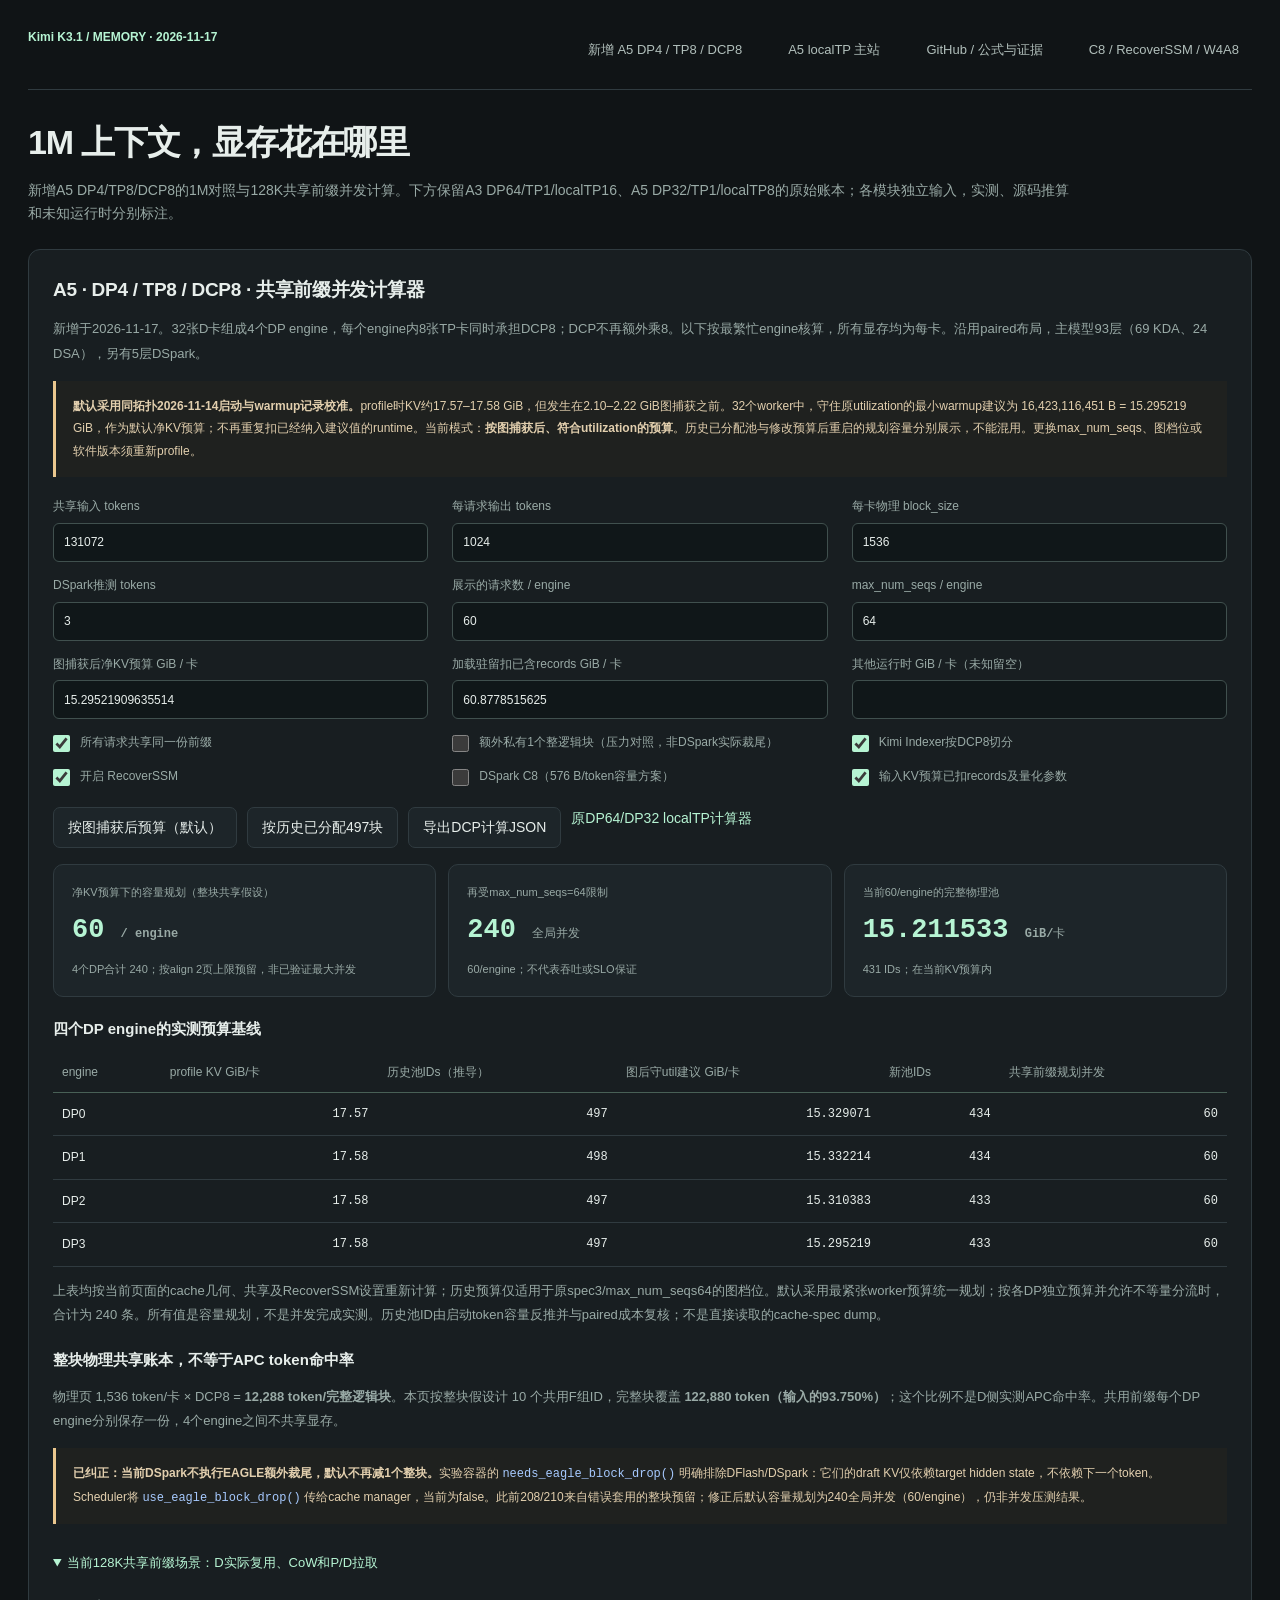
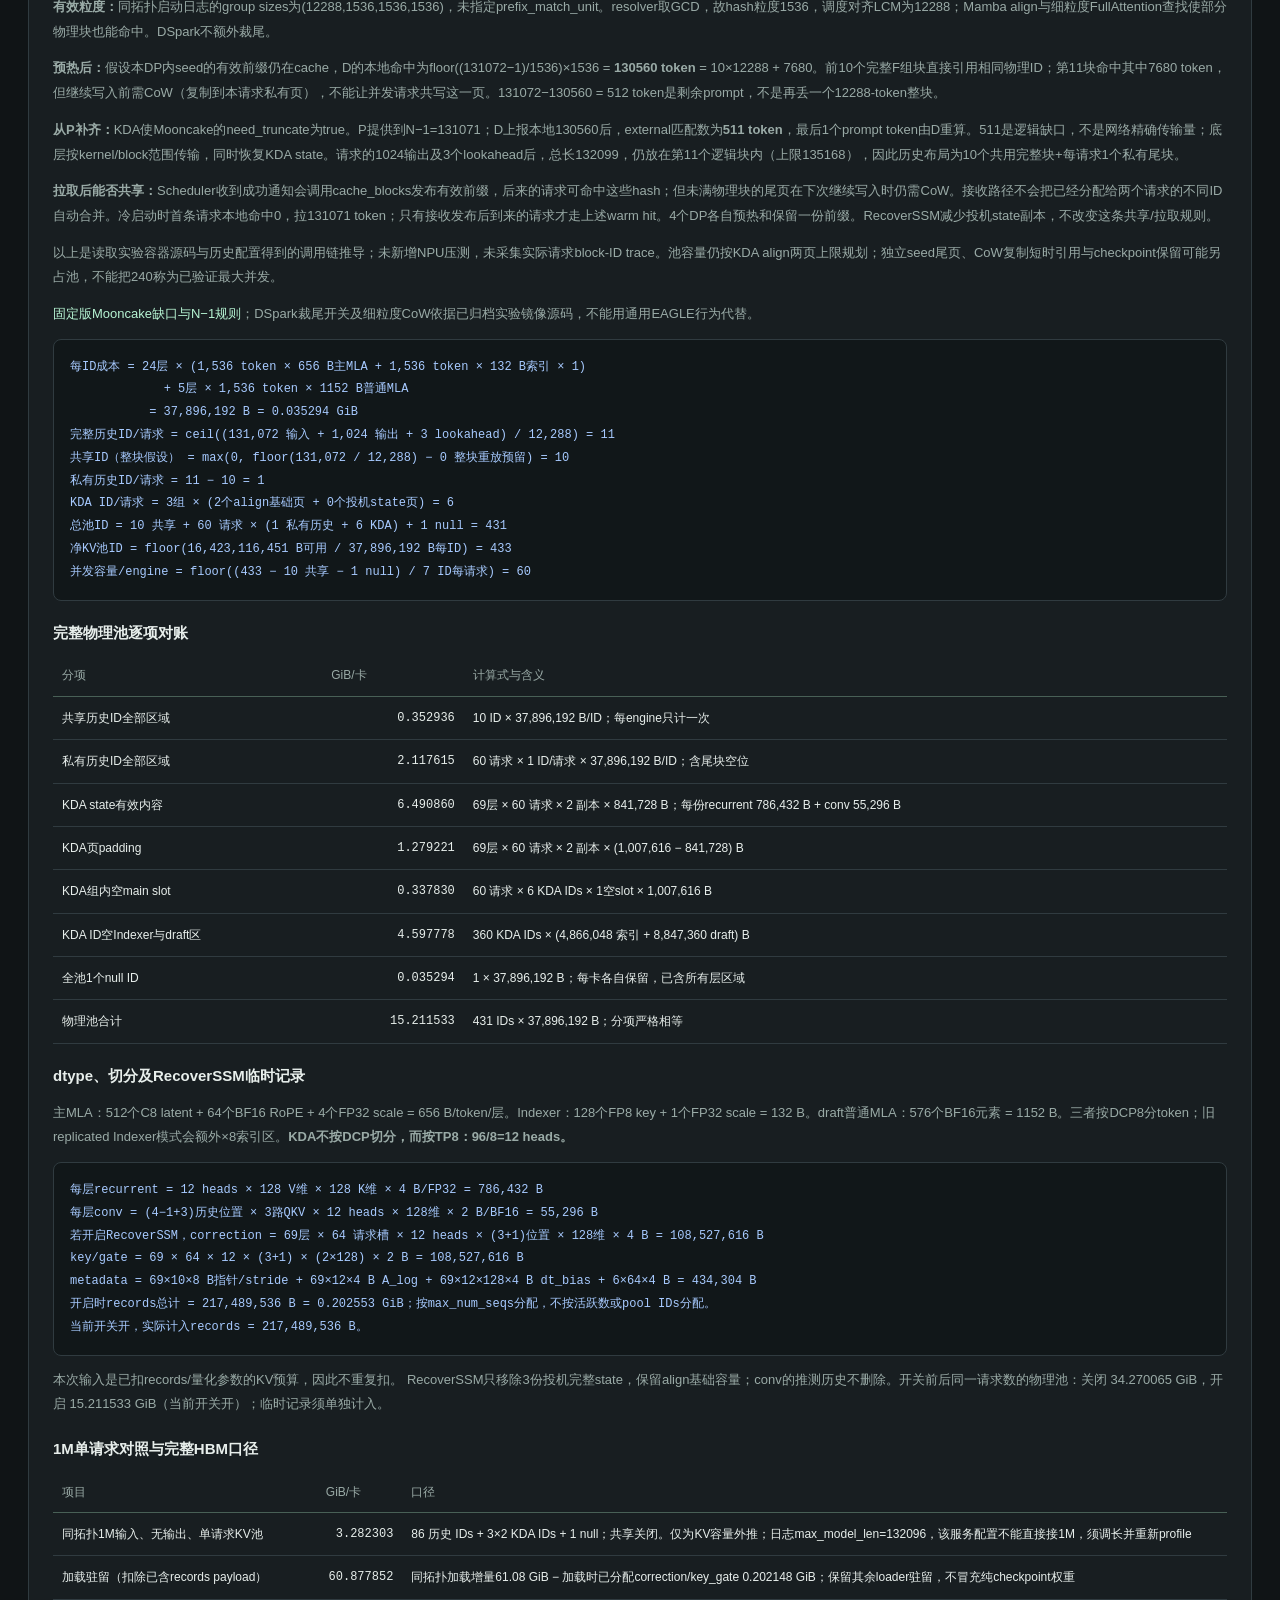
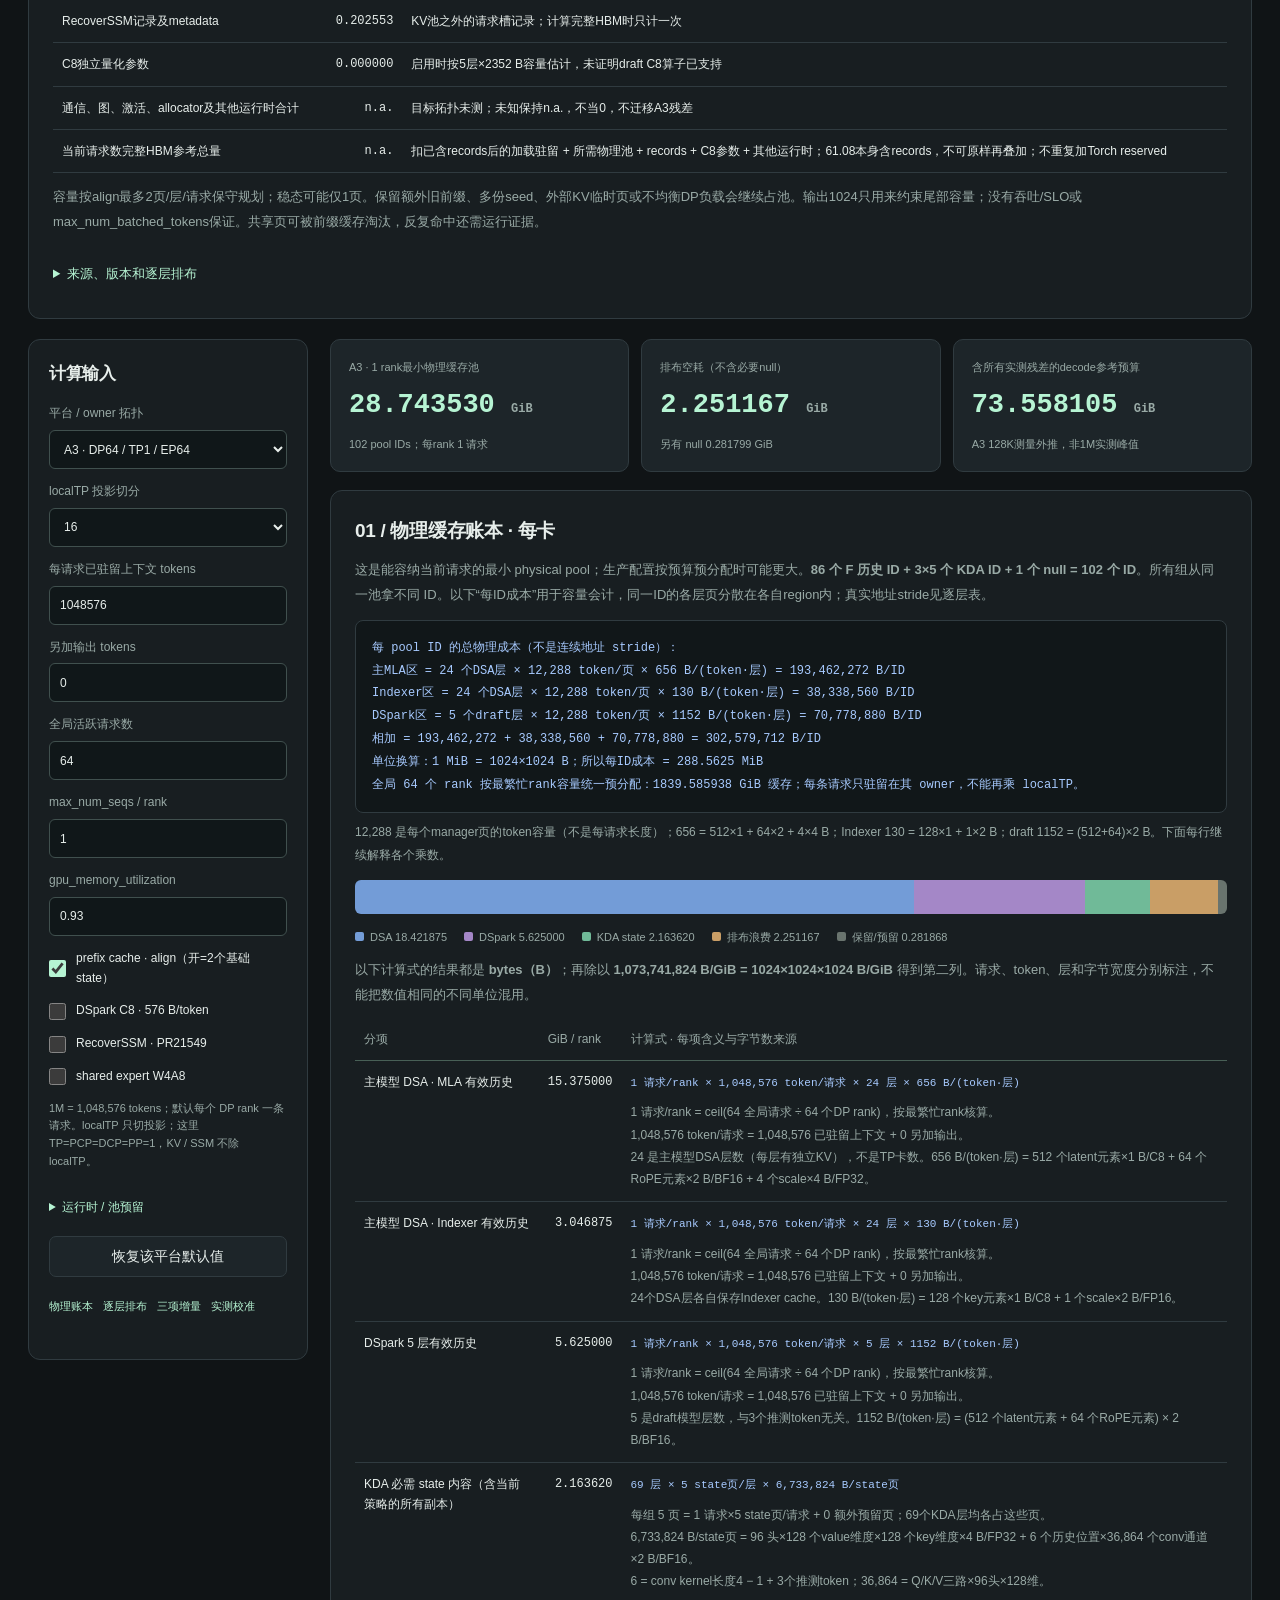
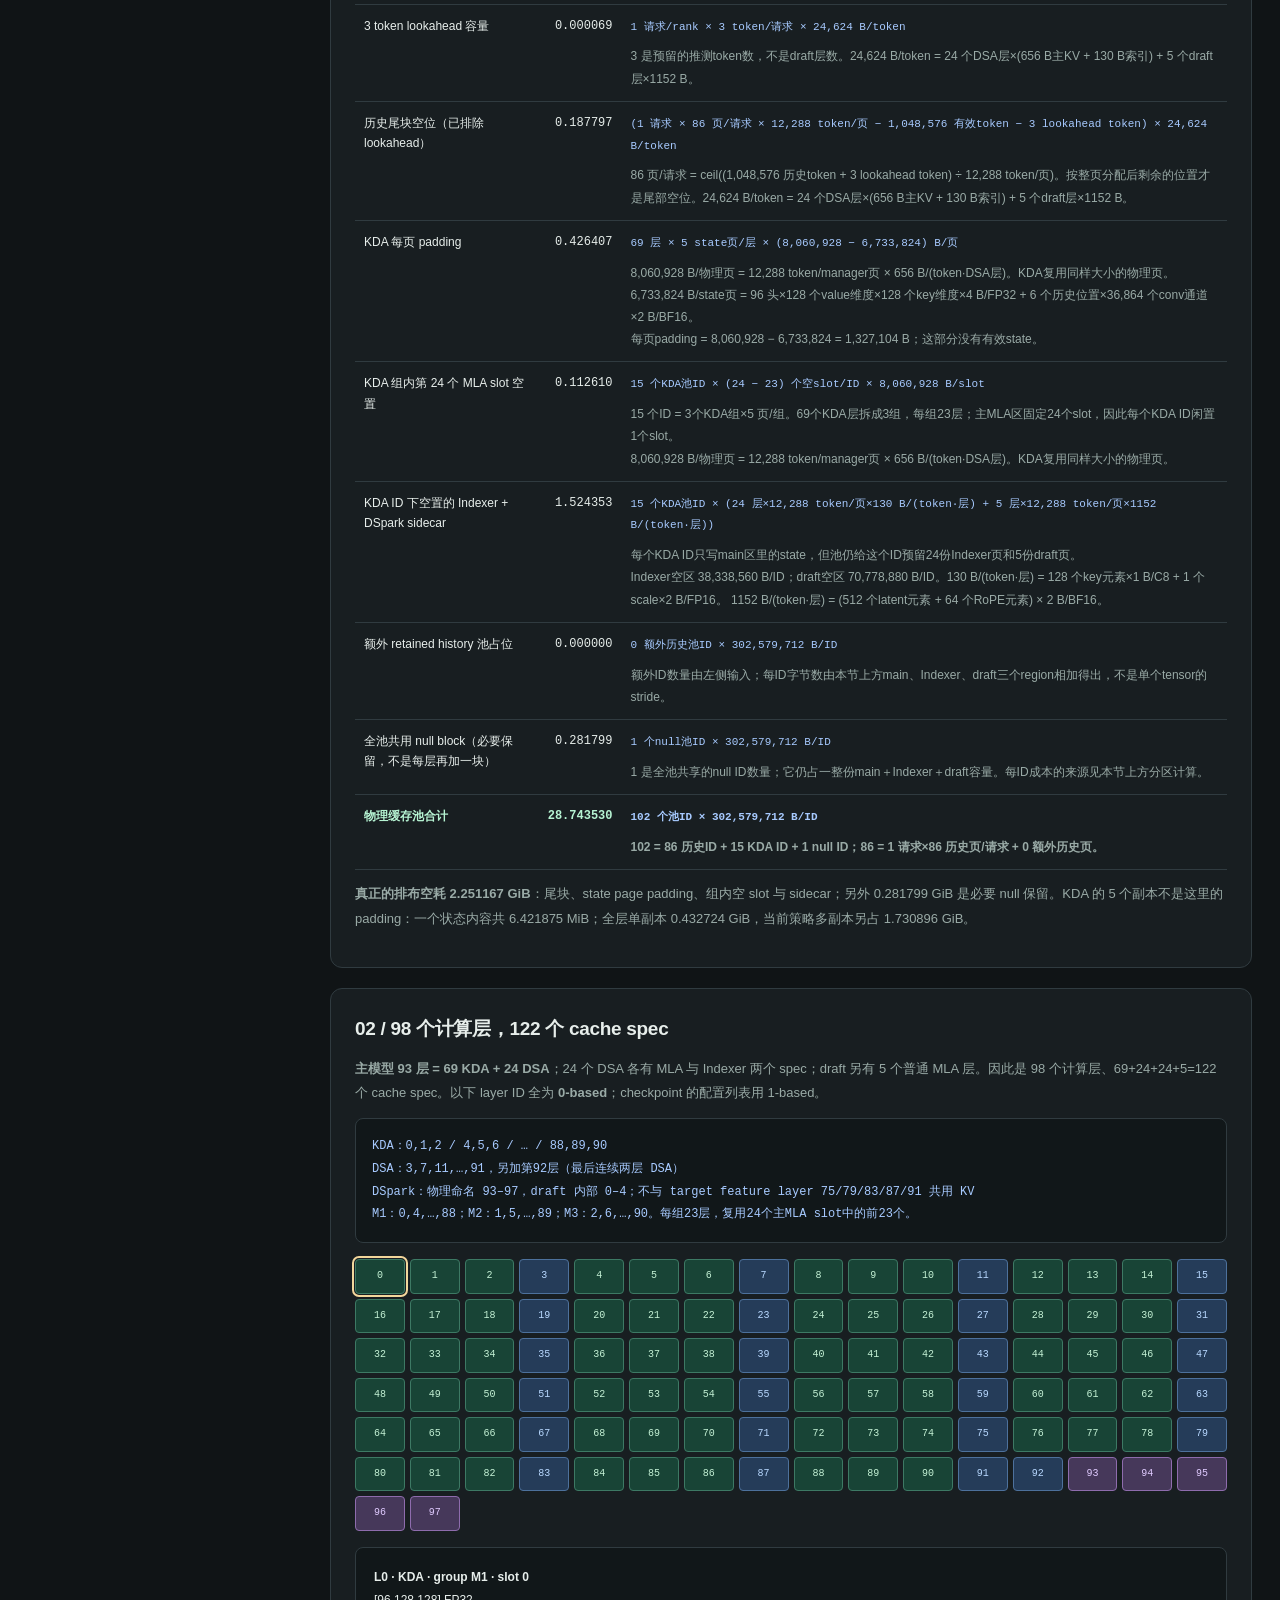
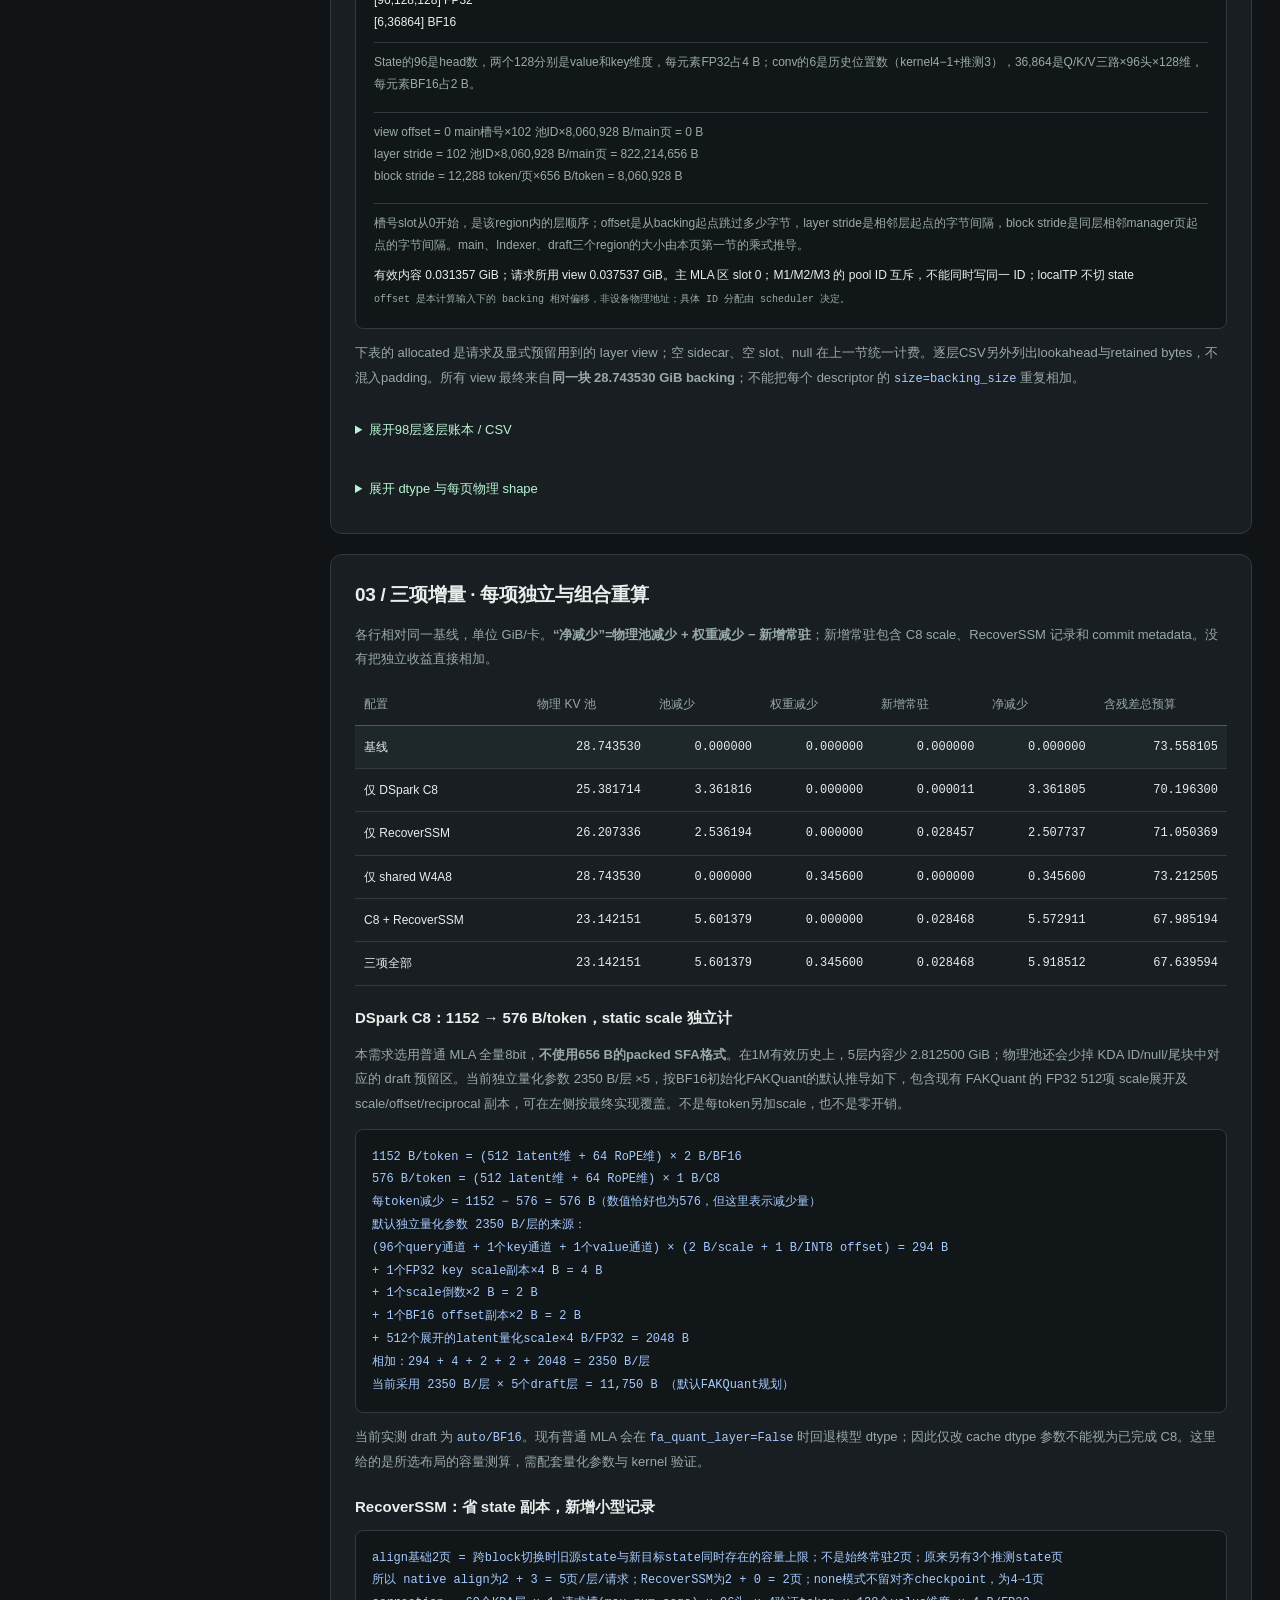
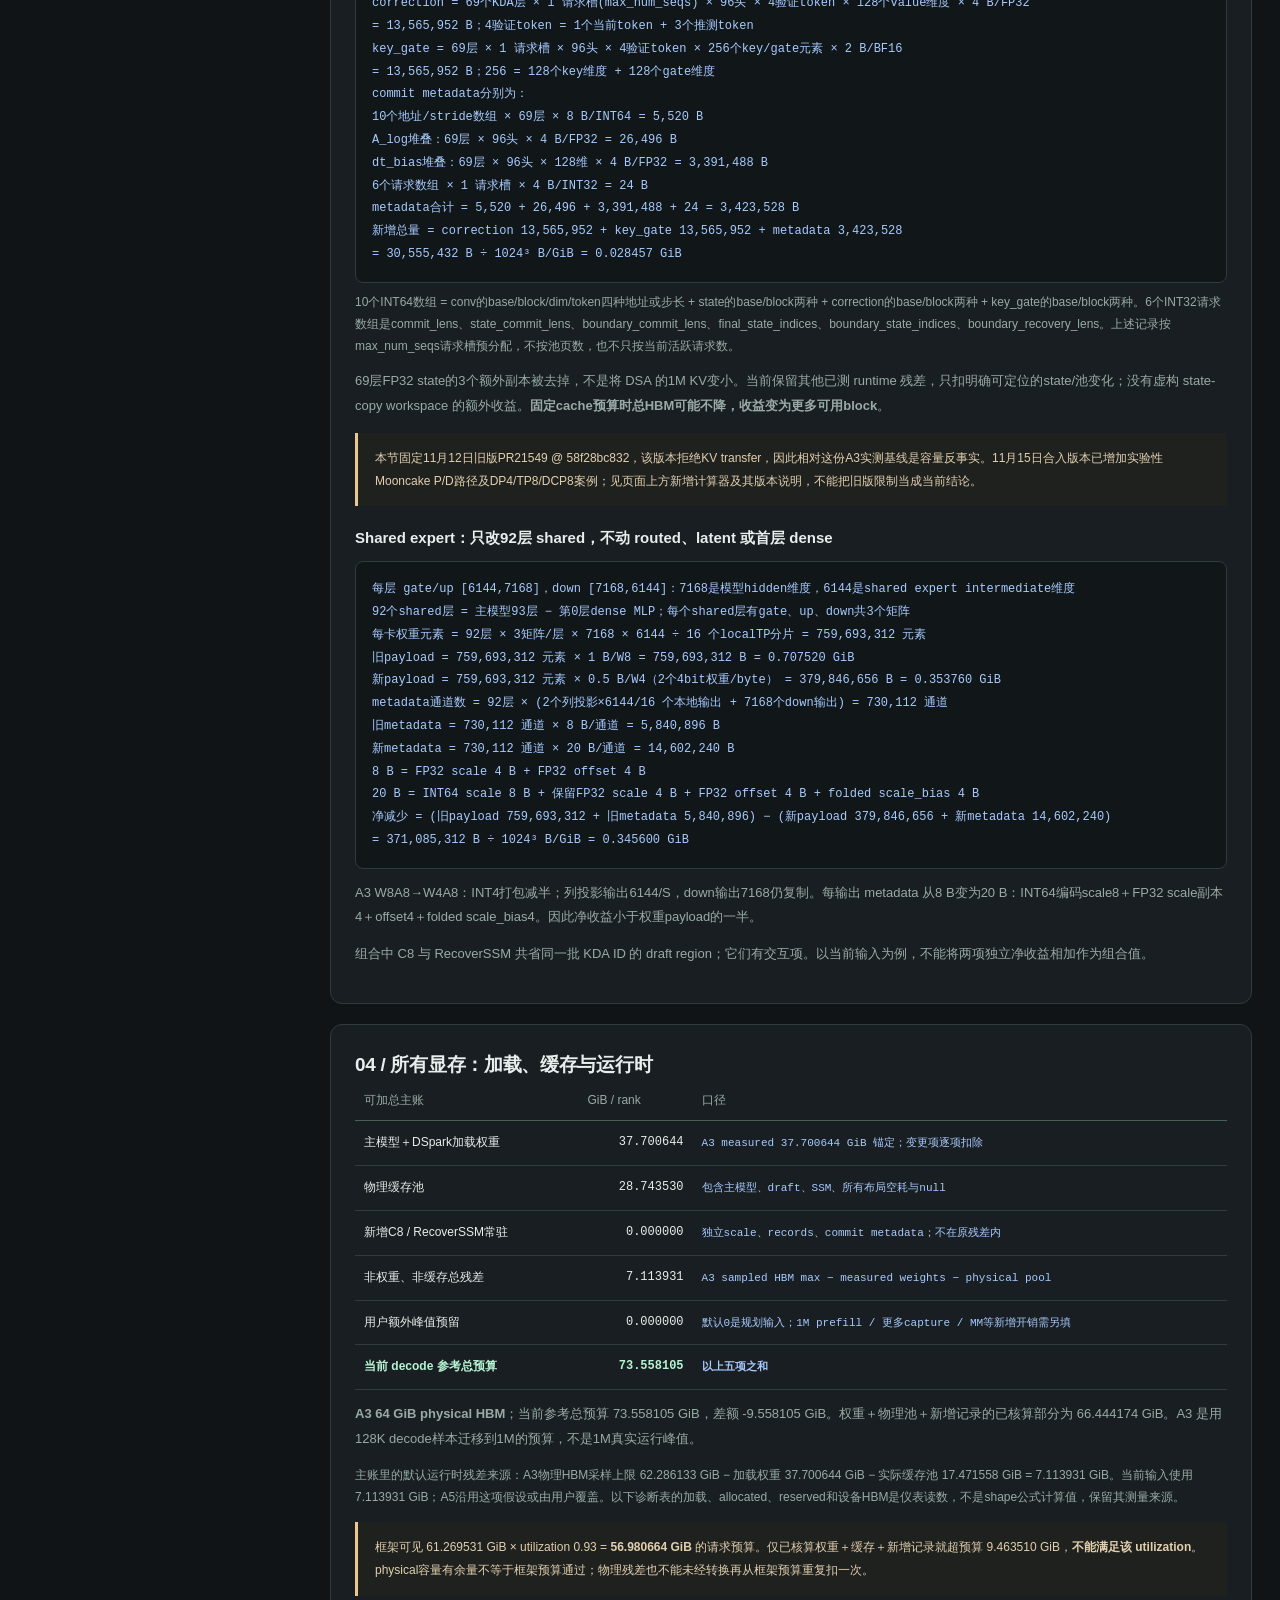
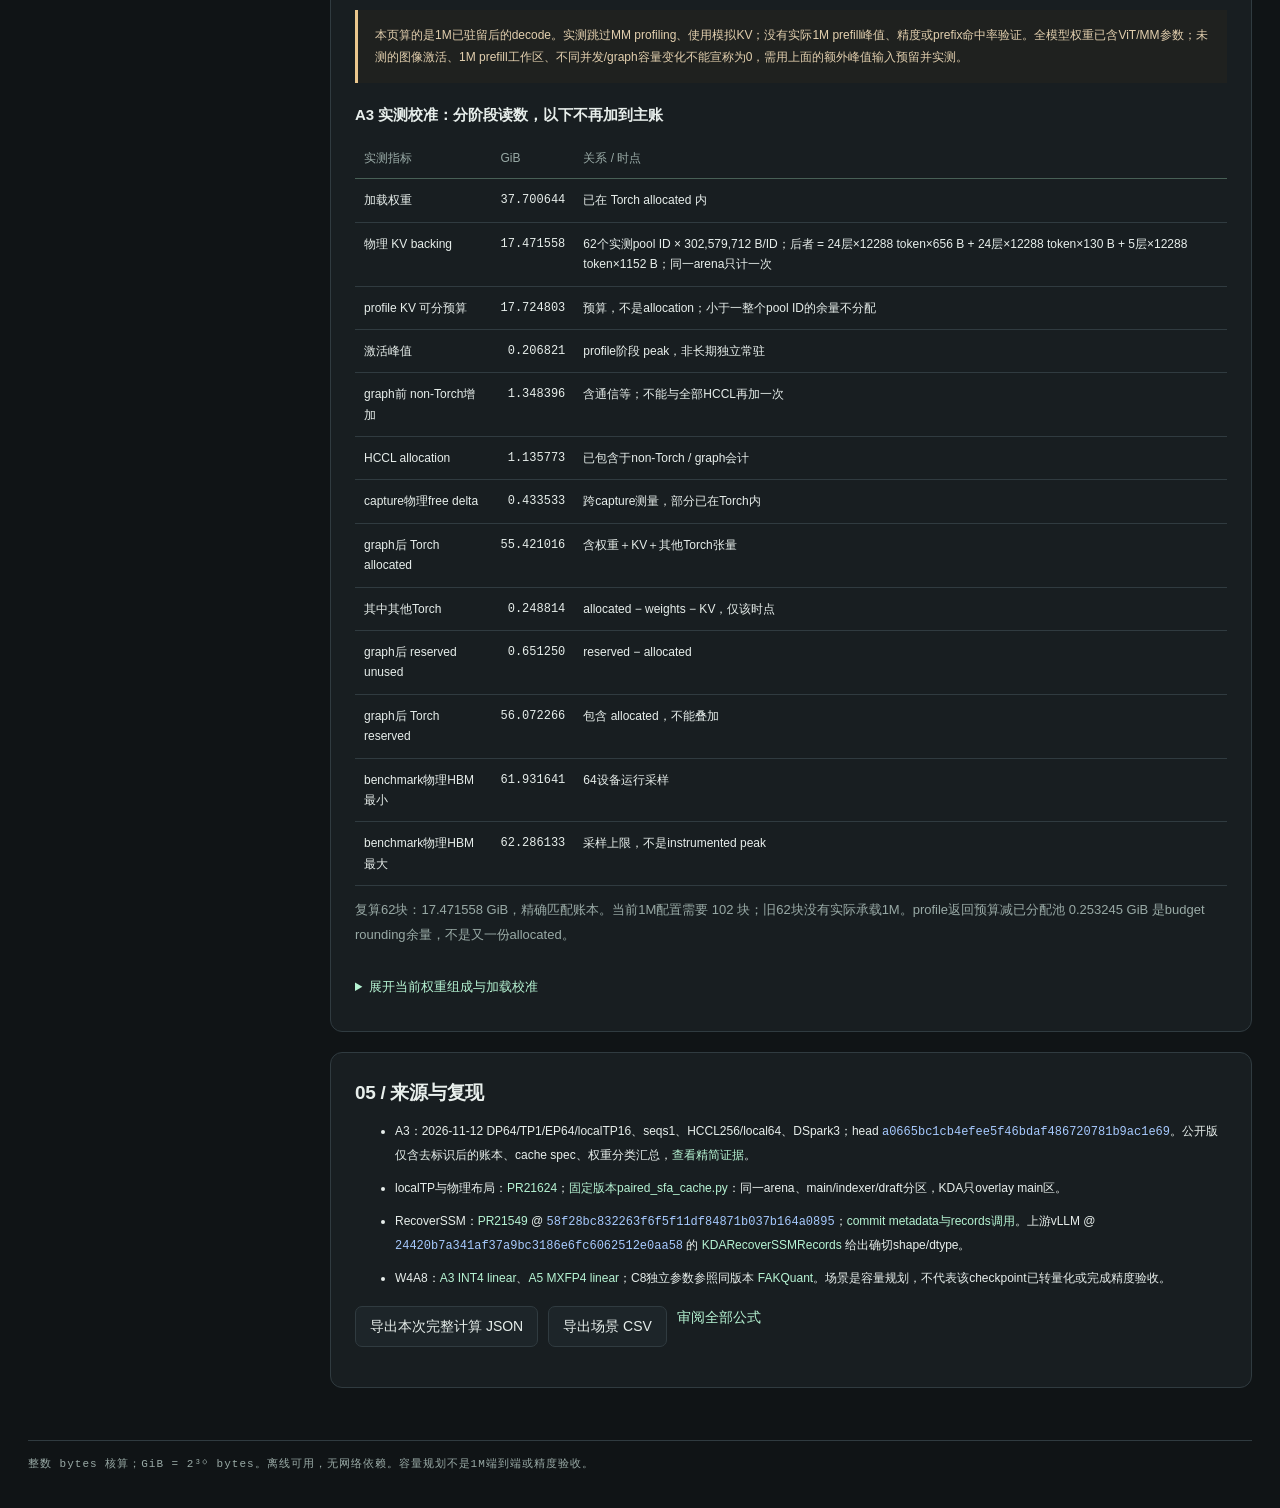
==== commit 43964720: "fix: follow DSpark prefix reuse and partial-tail CoW path" ====
--- a/docs/memory.html
+++ b/docs/memory.html
@@ -15,7 +15,7 @@
 <body data-page="memory-calculator"><div class="mem-wrap"><nav class="mem-nav"><b>Kimi K3.1 / MEMORY · 2026-11-17</b><a href="#mem-dcp">新增 A5 DP4 / TP8 / DCP8</a><a href="index.html">A5 localTP 主站</a><a href="https://github.com/Dawn952/kimi-k31-a5-analysis">GitHub / 公式与证据</a><a href="#mem-scenarios">C8 / RecoverSSM / W4A8</a></nav>
 <header class="mem-heading"><h1>1M 上下文，显存花在哪里</h1><p>新增A5 DP4/TP8/DCP8的1M对照与128K共享前缀并发计算。下方保留A3 DP64/TP1/localTP16、A5 DP32/TP1/localTP8的原始账本；各模块独立输入，实测、源码推算和未知运行时分别标注。</p></header>
 <section id="mem-dcp" class="mem-section"></section><div class="mem-layout"><aside id="mem-controls" class="mem-controls"></aside><main id="mem-results" style="padding:0;max-width:none;min-width:0"></main></div><footer class="mem-footer">整数 bytes 核算；GiB = 2³⁰ bytes。离线可用，无网络依赖。容量规划不是1M端到端或精度验收。</footer></div><script>window.KIMI_MEMORY_EVIDENCE={"date":"2026-11-12","sourceHead":"a0665bc1cb4efee5f46bdaf486720781b9ac1e69","upstreamHead":"24420b7a341af37a9bc3186e6fc6062512e0aa58","recoverHead":"58f28bc832263f6f5f11df84871b037b164a0895","configuration":{"dp":64,"tp":1,"ep":64,"localtp":16,"max_num_seqs":1,"max_num_batched_tokens":128,"gpu_memory_utilization":0.93,"hccl_buffsize_mib":256,"localtp_pg_buffer_mib":64,"ep_pg_buffer_mib":200,"cudagraph_capture_sizes":[4],"dspark_tokens":3,"synthetic_acceptance_length":2.7},"measured":{"weights_main_plus_draft_gib_measured":37.70064401626587,"kv_pool_physical_gib":17.4715576171875,"kv_pool_budget_gib":17.724802779965103,"activation_peak_gib_measured":0.20682096481323242,"non_torch_increase_before_graph_gib":1.3483963012695312,"hccl_buffer_allocation_gib":1.135772705078125,"graph_capture_physical_free_memory_delta_gib":0.43353271484375,"torch_allocated_after_graph_gib":55.42101573944092,"torch_reserved_after_graph_gib":56.072265625,"torch_reserved_unused_after_graph_gib":0.651249885559082},"framework":{"requested_memory":61182522163.200005,"peak_activation_memory":222072320,"non_torch_memory":1447829504,"available_kv_cache_memory_bytes":19031862067,"npugraph_memory_bytes":0,"weights_bytes":40480758272,"returned_cache_budget_bytes":19031862067,"total_device_bytes":65787658240,"initial_free_bytes":65278476288,"torch_allocated_bytes":40486151168,"torch_reserved_bytes":40808480768},"physicalSnapshot":{"minGiB":61.931640625,"maxGiB":62.2861328125,"devices":64,"workload":"128K simulated KV, decode, not 1M prefill"},"pool":{"blocks":62,"physicalBytes":18759942144,"logicalBlockTokens":12288,"groups":[{"layers":["language_model.model.layers.3.self_attn.attn","language_model.model.layers.3.self_attn.indexer.k_cache","language_model.model.layers.7.self_attn.attn","language_model.model.layers.7.self_attn.indexer.k_cache","language_model.model.layers.11.self_attn.attn","language_model.model.layers.11.self_attn.indexer.k_cache","language_model.model.layers.15.self_attn.attn","language_model.model.layers.15.self_attn.indexer.k_cache","language_model.model.layers.19.self_attn.attn","language_model.model.layers.19.self_attn.indexer.k_cache","language_model.model.layers.23.self_attn.attn","language_model.model.layers.23.self_attn.indexer.k_cache","language_model.model.layers.27.self_attn.attn","language_model.model.layers.27.self_attn.indexer.k_cache","language_model.model.layers.31.self_attn.attn","language_model.model.layers.31.self_attn.indexer.k_cache","language_model.model.layers.35.self_attn.attn","language_model.model.layers.35.self_attn.indexer.k_cache","language_model.model.layers.39.self_attn.attn","language_model.model.layers.39.self_attn.indexer.k_cache","language_model.model.layers.43.self_attn.attn","language_model.model.layers.43.self_attn.indexer.k_cache","language_model.model.layers.47.self_attn.attn","language_model.model.layers.47.self_attn.indexer.k_cache","language_model.model.layers.51.self_attn.attn","language_model.model.layers.51.self_attn.indexer.k_cache","language_model.model.layers.55.self_attn.attn","language_model.model.layers.55.self_attn.indexer.k_cache","language_model.model.layers.59.self_attn.attn","language_model.model.layers.59.self_attn.indexer.k_cache","language_model.model.layers.63.self_attn.attn","language_model.model.layers.63.self_attn.indexer.k_cache","language_model.model.layers.67.self_attn.attn","language_model.model.layers.67.self_attn.indexer.k_cache","language_model.model.layers.71.self_attn.attn","language_model.model.layers.71.self_attn.indexer.k_cache","language_model.model.layers.75.self_attn.attn","language_model.model.layers.75.self_attn.indexer.k_cache","language_model.model.layers.79.self_attn.attn","language_model.model.layers.79.self_attn.indexer.k_cache","language_model.model.layers.83.self_attn.attn","language_model.model.layers.83.self_attn.indexer.k_cache","language_model.model.layers.87.self_attn.attn","language_model.model.layers.87.self_attn.indexer.k_cache","language_model.model.layers.91.self_attn.attn","language_model.model.layers.91.self_attn.indexer.k_cache","language_model.model.layers.92.self_attn.attn","language_model.model.layers.92.self_attn.indexer.k_cache","model.layers.93.self_attn.attn","model.layers.94.self_attn.attn","model.layers.95.self_attn.attn","model.layers.96.self_attn.attn","model.layers.97.self_attn.attn"],"specClass":"UniformTypeKVCacheSpecs","pageBytes":302579712},{"layers":["language_model.model.layers.0.self_attn","language_model.model.layers.4.self_attn","language_model.model.layers.8.self_attn","language_model.model.layers.12.self_attn","language_model.model.layers.16.self_attn","language_model.model.layers.20.self_attn","language_model.model.layers.24.self_attn","language_model.model.layers.28.self_attn","language_model.model.layers.32.self_attn","language_model.model.layers.36.self_attn","language_model.model.layers.40.self_attn","language_model.model.layers.44.self_attn","language_model.model.layers.48.self_attn","language_model.model.layers.52.self_attn","language_model.model.layers.56.self_attn","language_model.model.layers.60.self_attn","language_model.model.layers.64.self_attn","language_model.model.layers.68.self_attn","language_model.model.layers.72.self_attn","language_model.model.layers.76.self_attn","language_model.model.layers.80.self_attn","language_model.model.layers.84.self_attn","language_model.model.layers.88.self_attn"],"specClass":"MambaSpec","pageBytes":8060928},{"layers":["language_model.model.layers.1.self_attn","language_model.model.layers.5.self_attn","language_model.model.layers.9.self_attn","language_model.model.layers.13.self_attn","language_model.model.layers.17.self_attn","language_model.model.layers.21.self_attn","language_model.model.layers.25.self_attn","language_model.model.layers.29.self_attn","language_model.model.layers.33.self_attn","language_model.model.layers.37.self_attn","language_model.model.layers.41.self_attn","language_model.model.layers.45.self_attn","language_model.model.layers.49.self_attn","language_model.model.layers.53.self_attn","language_model.model.layers.57.self_attn","language_model.model.layers.61.self_attn","language_model.model.layers.65.self_attn","language_model.model.layers.69.self_attn","language_model.model.layers.73.self_attn","language_model.model.layers.77.self_attn","language_model.model.layers.81.self_attn","language_model.model.layers.85.self_attn","language_model.model.layers.89.self_attn"],"specClass":"MambaSpec","pageBytes":8060928},{"layers":["language_model.model.layers.2.self_attn","language_model.model.layers.6.self_attn","language_model.model.layers.10.self_attn","language_model.model.layers.14.self_attn","language_model.model.layers.18.self_attn","language_model.model.layers.22.self_attn","language_model.model.layers.26.self_attn","language_model.model.layers.30.self_attn","language_model.model.layers.34.self_attn","language_model.model.layers.38.self_attn","language_model.model.layers.42.self_attn","language_model.model.layers.46.self_attn","language_model.model.layers.50.self_attn","language_model.model.layers.54.self_attn","language_model.model.layers.58.self_attn","language_model.model.layers.62.self_attn","language_model.model.layers.66.self_attn","language_model.model.layers.70.self_attn","language_model.model.layers.74.self_attn","language_model.model.layers.78.self_attn","language_model.model.layers.82.self_attn","language_model.model.layers.86.self_attn","language_model.model.layers.90.self_attn"],"specClass":"MambaSpec","pageBytes":8060928}]},"cacheSpecs":[{"name":"language_model.model.layers.3.self_attn.indexer.k_cache","class":"AscendSFAIndexerCacheSpec","spec":{"block_size":12288,"dcp_sharded":true,"block_stride_alignment":null,"is_draft":false,"max_tp_shards":1,"num_kv_heads":1,"head_size":128,"dtype":"torch.int8","head_size_v":0,"kv_quant_mode":0,"page_size_padded":null,"num_head_slots":null,"state_content_bytes":null,"tokens_per_state":1,"sliding_window":null,"attention_chunk_size":null,"non_causal":false,"cache_dtype_str":"int8","topk_buffer_width":null,"alignment":null,"model_version":null,"cache_role":"sparse","is_index_group_leader":false,"non_causal_multi_token_decode":false,"scale_dim":1,"scale_dtype":"torch.float16","cache_sparse_li_c8":true,"cache_sparse_li_c4":false,"sfa_dcp_replicated_indexer_size":1,"block_table_block_size":null},"pageBytes":1597440},{"name":"language_model.model.layers.3.self_attn.attn","class":"AscendMLAAttentionSpec","spec":{"block_size":12288,"dcp_sharded":true,"block_stride_alignment":null,"is_draft":false,"max_tp_shards":1,"num_kv_heads":1,"head_size":656,"dtype":"torch.int8","head_size_v":0,"kv_quant_mode":0,"page_size_padded":null,"num_head_slots":null,"state_content_bytes":null,"tokens_per_state":1,"sliding_window":null,"attention_chunk_size":null,"non_causal":false,"cache_dtype_str":"int8","topk_buffer_width":null,"alignment":null,"model_version":null,"cache_role":"sparse","is_index_group_leader":false,"non_causal_multi_token_decode":false,"num_heads":1,"scale_dim":0,"scale_dtype":"torch.int8","cache_sparse_sfa_c8":true,"cache_sparse_sfa_turboquant":false,"store_on_host":false,"indexes_kv_by_block_stride":false,"block_table_block_size":null},"pageBytes":8060928},{"name":"language_model.model.layers.7.self_attn.indexer.k_cache","class":"AscendSFAIndexerCacheSpec","spec":{"block_size":12288,"dcp_sharded":true,"block_stride_alignment":null,"is_draft":false,"max_tp_shards":1,"num_kv_heads":1,"head_size":128,"dtype":"torch.int8","head_size_v":0,"kv_quant_mode":0,"page_size_padded":null,"num_head_slots":null,"state_content_bytes":null,"tokens_per_state":1,"sliding_window":null,"attention_chunk_size":null,"non_causal":false,"cache_dtype_str":"int8","topk_buffer_width":null,"alignment":null,"model_version":null,"cache_role":"sparse","is_index_group_leader":false,"non_causal_multi_token_decode":false,"scale_dim":1,"scale_dtype":"torch.float16","cache_sparse_li_c8":true,"cache_sparse_li_c4":false,"sfa_dcp_replicated_indexer_size":1,"block_table_block_size":null},"pageBytes":1597440},{"name":"language_model.model.layers.7.self_attn.attn","class":"AscendMLAAttentionSpec","spec":{"block_size":12288,"dcp_sharded":true,"block_stride_alignment":null,"is_draft":false,"max_tp_shards":1,"num_kv_heads":1,"head_size":656,"dtype":"torch.int8","head_size_v":0,"kv_quant_mode":0,"page_size_padded":null,"num_head_slots":null,"state_content_bytes":null,"tokens_per_state":1,"sliding_window":null,"attention_chunk_size":null,"non_causal":false,"cache_dtype_str":"int8","topk_buffer_width":null,"alignment":null,"model_version":null,"cache_role":"sparse","is_index_group_leader":false,"non_causal_multi_token_decode":false,"num_heads":1,"scale_dim":0,"scale_dtype":"torch.int8","cache_sparse_sfa_c8":true,"cache_sparse_sfa_turboquant":false,"store_on_host":false,"indexes_kv_by_block_stride":false,"block_table_block_size":null},"pageBytes":8060928},{"name":"language_model.model.layers.11.self_attn.indexer.k_cache","class":"AscendSFAIndexerCacheSpec","spec":{"block_size":12288,"dcp_sharded":true,"block_stride_alignment":null,"is_draft":false,"max_tp_shards":1,"num_kv_heads":1,"head_size":128,"dtype":"torch.int8","head_size_v":0,"kv_quant_mode":0,"page_size_padded":null,"num_head_slots":null,"state_content_bytes":null,"tokens_per_state":1,"sliding_window":null,"attention_chunk_size":null,"non_causal":false,"cache_dtype_str":"int8","topk_buffer_width":null,"alignment":null,"model_version":null,"cache_role":"sparse","is_index_group_leader":false,"non_causal_multi_token_decode":false,"scale_dim":1,"scale_dtype":"torch.float16","cache_sparse_li_c8":true,"cache_sparse_li_c4":false,"sfa_dcp_replicated_indexer_size":1,"block_table_block_size":null},"pageBytes":1597440},{"name":"language_model.model.layers.11.self_attn.attn","class":"AscendMLAAttentionSpec","spec":{"block_size":12288,"dcp_sharded":true,"block_stride_alignment":null,"is_draft":false,"max_tp_shards":1,"num_kv_heads":1,"head_size":656,"dtype":"torch.int8","head_size_v":0,"kv_quant_mode":0,"page_size_padded":null,"num_head_slots":null,"state_content_bytes":null,"tokens_per_state":1,"sliding_window":null,"attention_chunk_size":null,"non_causal":false,"cache_dtype_str":"int8","topk_buffer_width":null,"alignment":null,"model_version":null,"cache_role":"sparse","is_index_group_leader":false,"non_causal_multi_token_decode":false,"num_heads":1,"scale_dim":0,"scale_dtype":"torch.int8","cache_sparse_sfa_c8":true,"cache_sparse_sfa_turboquant":false,"store_on_host":false,"indexes_kv_by_block_stride":false,"block_table_block_size":null},"pageBytes":8060928},{"name":"language_model.model.layers.15.self_attn.indexer.k_cache","class":"AscendSFAIndexerCacheSpec","spec":{"block_size":12288,"dcp_sharded":true,"block_stride_alignment":null,"is_draft":false,"max_tp_shards":1,"num_kv_heads":1,"head_size":128,"dtype":"torch.int8","head_size_v":0,"kv_quant_mode":0,"page_size_padded":null,"num_head_slots":null,"state_content_bytes":null,"tokens_per_state":1,"sliding_window":null,"attention_chunk_size":null,"non_causal":false,"cache_dtype_str":"int8","topk_buffer_width":null,"alignment":null,"model_version":null,"cache_role":"sparse","is_index_group_leader":false,"non_causal_multi_token_decode":false,"scale_dim":1,"scale_dtype":"torch.float16","cache_sparse_li_c8":true,"cache_sparse_li_c4":false,"sfa_dcp_replicated_indexer_size":1,"block_table_block_size":null},"pageBytes":1597440},{"name":"language_model.model.layers.15.self_attn.attn","class":"AscendMLAAttentionSpec","spec":{"block_size":12288,"dcp_sharded":true,"block_stride_alignment":null,"is_draft":false,"max_tp_shards":1,"num_kv_heads":1,"head_size":656,"dtype":"torch.int8","head_size_v":0,"kv_quant_mode":0,"page_size_padded":null,"num_head_slots":null,"state_content_bytes":null,"tokens_per_state":1,"sliding_window":null,"attention_chunk_size":null,"non_causal":false,"cache_dtype_str":"int8","topk_buffer_width":null,"alignment":null,"model_version":null,"cache_role":"sparse","is_index_group_leader":false,"non_causal_multi_token_decode":false,"num_heads":1,"scale_dim":0,"scale_dtype":"torch.int8","cache_sparse_sfa_c8":true,"cache_sparse_sfa_turboquant":false,"store_on_host":false,"indexes_kv_by_block_stride":false,"block_table_block_size":null},"pageBytes":8060928},{"name":"language_model.model.layers.19.self_attn.indexer.k_cache","class":"AscendSFAIndexerCacheSpec","spec":{"block_size":12288,"dcp_sharded":true,"block_stride_alignment":null,"is_draft":false,"max_tp_shards":1,"num_kv_heads":1,"head_size":128,"dtype":"torch.int8","head_size_v":0,"kv_quant_mode":0,"page_size_padded":null,"num_head_slots":null,"state_content_bytes":null,"tokens_per_state":1,"sliding_window":null,"attention_chunk_size":null,"non_causal":false,"cache_dtype_str":"int8","topk_buffer_width":null,"alignment":null,"model_version":null,"cache_role":"sparse","is_index_group_leader":false,"non_causal_multi_token_decode":false,"scale_dim":1,"scale_dtype":"torch.float16","cache_sparse_li_c8":true,"cache_sparse_li_c4":false,"sfa_dcp_replicated_indexer_size":1,"block_table_block_size":null},"pageBytes":1597440},{"name":"language_model.model.layers.19.self_attn.attn","class":"AscendMLAAttentionSpec","spec":{"block_size":12288,"dcp_sharded":true,"block_stride_alignment":null,"is_draft":false,"max_tp_shards":1,"num_kv_heads":1,"head_size":656,"dtype":"torch.int8","head_size_v":0,"kv_quant_mode":0,"page_size_padded":null,"num_head_slots":null,"state_content_bytes":null,"tokens_per_state":1,"sliding_window":null,"attention_chunk_size":null,"non_causal":false,"cache_dtype_str":"int8","topk_buffer_width":null,"alignment":null,"model_version":null,"cache_role":"sparse","is_index_group_leader":false,"non_causal_multi_token_decode":false,"num_heads":1,"scale_dim":0,"scale_dtype":"torch.int8","cache_sparse_sfa_c8":true,"cache_sparse_sfa_turboquant":false,"store_on_host":false,"indexes_kv_by_block_stride":false,"block_table_block_size":null},"pageBytes":8060928},{"name":"language_model.model.layers.23.self_attn.indexer.k_cache","class":"AscendSFAIndexerCacheSpec","spec":{"block_size":12288,"dcp_sharded":true,"block_stride_alignment":null,"is_draft":false,"max_tp_shards":1,"num_kv_heads":1,"head_size":128,"dtype":"torch.int8","head_size_v":0,"kv_quant_mode":0,"page_size_padded":null,"num_head_slots":null,"state_content_bytes":null,"tokens_per_state":1,"sliding_window":null,"attention_chunk_size":null,"non_causal":false,"cache_dtype_str":"int8","topk_buffer_width":null,"alignment":null,"model_version":null,"cache_role":"sparse","is_index_group_leader":false,"non_causal_multi_token_decode":false,"scale_dim":1,"scale_dtype":"torch.float16","cache_sparse_li_c8":true,"cache_sparse_li_c4":false,"sfa_dcp_replicated_indexer_size":1,"block_table_block_size":null},"pageBytes":1597440},{"name":"language_model.model.layers.23.self_attn.attn","class":"AscendMLAAttentionSpec","spec":{"block_size":12288,"dcp_sharded":true,"block_stride_alignment":null,"is_draft":false,"max_tp_shards":1,"num_kv_heads":1,"head_size":656,"dtype":"torch.int8","head_size_v":0,"kv_quant_mode":0,"page_size_padded":null,"num_head_slots":null,"state_content_bytes":null,"tokens_per_state":1,"sliding_window":null,"attention_chunk_size":null,"non_causal":false,"cache_dtype_str":"int8","topk_buffer_width":null,"alignment":null,"model_version":null,"cache_role":"sparse","is_index_group_leader":false,"non_causal_multi_token_decode":false,"num_heads":1,"scale_dim":0,"scale_dtype":"torch.int8","cache_sparse_sfa_c8":true,"cache_sparse_sfa_turboquant":false,"store_on_host":false,"indexes_kv_by_block_stride":false,"block_table_block_size":null},"pageBytes":8060928},{"name":"language_model.model.layers.27.self_attn.indexer.k_cache","class":"AscendSFAIndexerCacheSpec","spec":{"block_size":12288,"dcp_sharded":true,"block_stride_alignment":null,"is_draft":false,"max_tp_shards":1,"num_kv_heads":1,"head_size":128,"dtype":"torch.int8","head_size_v":0,"kv_quant_mode":0,"page_size_padded":null,"num_head_slots":null,"state_content_bytes":null,"tokens_per_state":1,"sliding_window":null,"attention_chunk_size":null,"non_causal":false,"cache_dtype_str":"int8","topk_buffer_width":null,"alignment":null,"model_version":null,"cache_role":"sparse","is_index_group_leader":false,"non_causal_multi_token_decode":false,"scale_dim":1,"scale_dtype":"torch.float16","cache_sparse_li_c8":true,"cache_sparse_li_c4":false,"sfa_dcp_replicated_indexer_size":1,"block_table_block_size":null},"pageBytes":1597440},{"name":"language_model.model.layers.27.self_attn.attn","class":"AscendMLAAttentionSpec","spec":{"block_size":12288,"dcp_sharded":true,"block_stride_alignment":null,"is_draft":false,"max_tp_shards":1,"num_kv_heads":1,"head_size":656,"dtype":"torch.int8","head_size_v":0,"kv_quant_mode":0,"page_size_padded":null,"num_head_slots":null,"state_content_bytes":null,"tokens_per_state":1,"sliding_window":null,"attention_chunk_size":null,"non_causal":false,"cache_dtype_str":"int8","topk_buffer_width":null,"alignment":null,"model_version":null,"cache_role":"sparse","is_index_group_leader":false,"non_causal_multi_token_decode":false,"num_heads":1,"scale_dim":0,"scale_dtype":"torch.int8","cache_sparse_sfa_c8":true,"cache_sparse_sfa_turboquant":false,"store_on_host":false,"indexes_kv_by_block_stride":false,"block_table_block_size":null},"pageBytes":8060928},{"name":"language_model.model.layers.31.self_attn.indexer.k_cache","class":"AscendSFAIndexerCacheSpec","spec":{"block_size":12288,"dcp_sharded":true,"block_stride_alignment":null,"is_draft":false,"max_tp_shards":1,"num_kv_heads":1,"head_size":128,"dtype":"torch.int8","head_size_v":0,"kv_quant_mode":0,"page_size_padded":null,"num_head_slots":null,"state_content_bytes":null,"tokens_per_state":1,"sliding_window":null,"attention_chunk_size":null,"non_causal":false,"cache_dtype_str":"int8","topk_buffer_width":null,"alignment":null,"model_version":null,"cache_role":"sparse","is_index_group_leader":false,"non_causal_multi_token_decode":false,"scale_dim":1,"scale_dtype":"torch.float16","cache_sparse_li_c8":true,"cache_sparse_li_c4":false,"sfa_dcp_replicated_indexer_size":1,"block_table_block_size":null},"pageBytes":1597440},{"name":"language_model.model.layers.31.self_attn.attn","class":"AscendMLAAttentionSpec","spec":{"block_size":12288,"dcp_sharded":true,"block_stride_alignment":null,"is_draft":false,"max_tp_shards":1,"num_kv_heads":1,"head_size":656,"dtype":"torch.int8","head_size_v":0,"kv_quant_mode":0,"page_size_padded":null,"num_head_slots":null,"state_content_bytes":null,"tokens_per_state":1,"sliding_window":null,"attention_chunk_size":null,"non_causal":false,"cache_dtype_str":"int8","topk_buffer_width":null,"alignment":null,"model_version":null,"cache_role":"sparse","is_index_group_leader":false,"non_causal_multi_token_decode":false,"num_heads":1,"scale_dim":0,"scale_dtype":"torch.int8","cache_sparse_sfa_c8":true,"cache_sparse_sfa_turboquant":false,"store_on_host":false,"indexes_kv_by_block_stride":false,"block_table_block_size":null},"pageBytes":8060928},{"name":"language_model.model.layers.35.self_attn.indexer.k_cache","class":"AscendSFAIndexerCacheSpec","spec":{"block_size":12288,"dcp_sharded":true,"block_stride_alignment":null,"is_draft":false,"max_tp_shards":1,"num_kv_heads":1,"head_size":128,"dtype":"torch.int8","head_size_v":0,"kv_quant_mode":0,"page_size_padded":null,"num_head_slots":null,"state_content_bytes":null,"tokens_per_state":1,"sliding_window":null,"attention_chunk_size":null,"non_causal":false,"cache_dtype_str":"int8","topk_buffer_width":null,"alignment":null,"model_version":null,"cache_role":"sparse","is_index_group_leader":false,"non_causal_multi_token_decode":false,"scale_dim":1,"scale_dtype":"torch.float16","cache_sparse_li_c8":true,"cache_sparse_li_c4":false,"sfa_dcp_replicated_indexer_size":1,"block_table_block_size":null},"pageBytes":1597440},{"name":"language_model.model.layers.35.self_attn.attn","class":"AscendMLAAttentionSpec","spec":{"block_size":12288,"dcp_sharded":true,"block_stride_alignment":null,"is_draft":false,"max_tp_shards":1,"num_kv_heads":1,"head_size":656,"dtype":"torch.int8","head_size_v":0,"kv_quant_mode":0,"page_size_padded":null,"num_head_slots":null,"state_content_bytes":null,"tokens_per_state":1,"sliding_window":null,"attention_chunk_size":null,"non_causal":false,"cache_dtype_str":"int8","topk_buffer_width":null,"alignment":null,"model_version":null,"cache_role":"sparse","is_index_group_leader":false,"non_causal_multi_token_decode":false,"num_heads":1,"scale_dim":0,"scale_dtype":"torch.int8","cache_sparse_sfa_c8":true,"cache_sparse_sfa_turboquant":false,"store_on_host":false,"indexes_kv_by_block_stride":false,"block_table_block_size":null},"pageBytes":8060928},{"name":"language_model.model.layers.39.self_attn.indexer.k_cache","class":"AscendSFAIndexerCacheSpec","spec":{"block_size":12288,"dcp_sharded":true,"block_stride_alignment":null,"is_draft":false,"max_tp_shards":1,"num_kv_heads":1,"head_size":128,"dtype":"torch.int8","head_size_v":0,"kv_quant_mode":0,"page_size_padded":null,"num_head_slots":null,"state_content_bytes":null,"tokens_per_state":1,"sliding_window":null,"attention_chunk_size":null,"non_causal":false,"cache_dtype_str":"int8","topk_buffer_width":null,"alignment":null,"model_version":null,"cache_role":"sparse","is_index_group_leader":false,"non_causal_multi_token_decode":false,"scale_dim":1,"scale_dtype":"torch.float16","cache_sparse_li_c8":true,"cache_sparse_li_c4":false,"sfa_dcp_replicated_indexer_size":1,"block_table_block_size":null},"pageBytes":1597440},{"name":"language_model.model.layers.39.self_attn.attn","class":"AscendMLAAttentionSpec","spec":{"block_size":12288,"dcp_sharded":true,"block_stride_alignment":null,"is_draft":false,"max_tp_shards":1,"num_kv_heads":1,"head_size":656,"dtype":"torch.int8","head_size_v":0,"kv_quant_mode":0,"page_size_padded":null,"num_head_slots":null,"state_content_bytes":null,"tokens_per_state":1,"sliding_window":null,"attention_chunk_size":null,"non_causal":false,"cache_dtype_str":"int8","topk_buffer_width":null,"alignment":null,"model_version":null,"cache_role":"sparse","is_index_group_leader":false,"non_causal_multi_token_decode":false,"num_heads":1,"scale_dim":0,"scale_dtype":"torch.int8","cache_sparse_sfa_c8":true,"cache_sparse_sfa_turboquant":false,"store_on_host":false,"indexes_kv_by_block_stride":false,"block_table_block_size":null},"pageBytes":8060928},{"name":"language_model.model.layers.43.self_attn.indexer.k_cache","class":"AscendSFAIndexerCacheSpec","spec":{"block_size":12288,"dcp_sharded":true,"block_stride_alignment":null,"is_draft":false,"max_tp_shards":1,"num_kv_heads":1,"head_size":128,"dtype":"torch.int8","head_size_v":0,"kv_quant_mode":0,"page_size_padded":null,"num_head_slots":null,"state_content_bytes":null,"tokens_per_state":1,"sliding_window":null,"attention_chunk_size":null,"non_causal":false,"cache_dtype_str":"int8","topk_buffer_width":null,"alignment":null,"model_version":null,"cache_role":"sparse","is_index_group_leader":false,"non_causal_multi_token_decode":false,"scale_dim":1,"scale_dtype":"torch.float16","cache_sparse_li_c8":true,"cache_sparse_li_c4":false,"sfa_dcp_replicated_indexer_size":1,"block_table_block_size":null},"pageBytes":1597440},{"name":"language_model.model.layers.43.self_attn.attn","class":"AscendMLAAttentionSpec","spec":{"block_size":12288,"dcp_sharded":true,"block_stride_alignment":null,"is_draft":false,"max_tp_shards":1,"num_kv_heads":1,"head_size":656,"dtype":"torch.int8","head_size_v":0,"kv_quant_mode":0,"page_size_padded":null,"num_head_slots":null,"state_content_bytes":null,"tokens_per_state":1,"sliding_window":null,"attention_chunk_size":null,"non_causal":false,"cache_dtype_str":"int8","topk_buffer_width":null,"alignment":null,"model_version":null,"cache_role":"sparse","is_index_group_leader":false,"non_causal_multi_token_decode":false,"num_heads":1,"scale_dim":0,"scale_dtype":"torch.int8","cache_sparse_sfa_c8":true,"cache_sparse_sfa_turboquant":false,"store_on_host":false,"indexes_kv_by_block_stride":false,"block_table_block_size":null},"pageBytes":8060928},{"name":"language_model.model.layers.47.self_attn.indexer.k_cache","class":"AscendSFAIndexerCacheSpec","spec":{"block_size":12288,"dcp_sharded":true,"block_stride_alignment":null,"is_draft":false,"max_tp_shards":1,"num_kv_heads":1,"head_size":128,"dtype":"torch.int8","head_size_v":0,"kv_quant_mode":0,"page_size_padded":null,"num_head_slots":null,"state_content_bytes":null,"tokens_per_state":1,"sliding_window":null,"attention_chunk_size":null,"non_causal":false,"cache_dtype_str":"int8","topk_buffer_width":null,"alignment":null,"model_version":null,"cache_role":"sparse","is_index_group_leader":false,"non_causal_multi_token_decode":false,"scale_dim":1,"scale_dtype":"torch.float16","cache_sparse_li_c8":true,"cache_sparse_li_c4":false,"sfa_dcp_replicated_indexer_size":1,"block_table_block_size":null},"pageBytes":1597440},{"name":"language_model.model.layers.47.self_attn.attn","class":"AscendMLAAttentionSpec","spec":{"block_size":12288,"dcp_sharded":true,"block_stride_alignment":null,"is_draft":false,"max_tp_shards":1,"num_kv_heads":1,"head_size":656,"dtype":"torch.int8","head_size_v":0,"kv_quant_mode":0,"page_size_padded":null,"num_head_slots":null,"state_content_bytes":null,"tokens_per_state":1,"sliding_window":null,"attention_chunk_size":null,"non_causal":false,"cache_dtype_str":"int8","topk_buffer_width":null,"alignment":null,"model_version":null,"cache_role":"sparse","is_index_group_leader":false,"non_causal_multi_token_decode":false,"num_heads":1,"scale_dim":0,"scale_dtype":"torch.int8","cache_sparse_sfa_c8":true,"cache_sparse_sfa_turboquant":false,"store_on_host":false,"indexes_kv_by_block_stride":false,"block_table_block_size":null},"pageBytes":8060928},{"name":"language_model.model.layers.51.self_attn.indexer.k_cache","class":"AscendSFAIndexerCacheSpec","spec":{"block_size":12288,"dcp_sharded":true,"block_stride_alignment":null,"is_draft":false,"max_tp_shards":1,"num_kv_heads":1,"head_size":128,"dtype":"torch.int8","head_size_v":0,"kv_quant_mode":0,"page_size_padded":null,"num_head_slots":null,"state_content_bytes":null,"tokens_per_state":1,"sliding_window":null,"attention_chunk_size":null,"non_causal":false,"cache_dtype_str":"int8","topk_buffer_width":null,"alignment":null,"model_version":null,"cache_role":"sparse","is_index_group_leader":false,"non_causal_multi_token_decode":false,"scale_dim":1,"scale_dtype":"torch.float16","cache_sparse_li_c8":true,"cache_sparse_li_c4":false,"sfa_dcp_replicated_indexer_size":1,"block_table_block_size":null},"pageBytes":1597440},{"name":"language_model.model.layers.51.self_attn.attn","class":"AscendMLAAttentionSpec","spec":{"block_size":12288,"dcp_sharded":true,"block_stride_alignment":null,"is_draft":false,"max_tp_shards":1,"num_kv_heads":1,"head_size":656,"dtype":"torch.int8","head_size_v":0,"kv_quant_mode":0,"page_size_padded":null,"num_head_slots":null,"state_content_bytes":null,"tokens_per_state":1,"sliding_window":null,"attention_chunk_size":null,"non_causal":false,"cache_dtype_str":"int8","topk_buffer_width":null,"alignment":null,"model_version":null,"cache_role":"sparse","is_index_group_leader":false,"non_causal_multi_token_decode":false,"num_heads":1,"scale_dim":0,"scale_dtype":"torch.int8","cache_sparse_sfa_c8":true,"cache_sparse_sfa_turboquant":false,"store_on_host":false,"indexes_kv_by_block_stride":false,"block_table_block_size":null},"pageBytes":8060928},{"name":"language_model.model.layers.55.self_attn.indexer.k_cache","class":"AscendSFAIndexerCacheSpec","spec":{"block_size":12288,"dcp_sharded":true,"block_stride_alignment":null,"is_draft":false,"max_tp_shards":1,"num_kv_heads":1,"head_size":128,"dtype":"torch.int8","head_size_v":0,"kv_quant_mode":0,"page_size_padded":null,"num_head_slots":null,"state_content_bytes":null,"tokens_per_state":1,"sliding_window":null,"attention_chunk_size":null,"non_causal":false,"cache_dtype_str":"int8","topk_buffer_width":null,"alignment":null,"model_version":null,"cache_role":"sparse","is_index_group_leader":false,"non_causal_multi_token_decode":false,"scale_dim":1,"scale_dtype":"torch.float16","cache_sparse_li_c8":true,"cache_sparse_li_c4":false,"sfa_dcp_replicated_indexer_size":1,"block_table_block_size":null},"pageBytes":1597440},{"name":"language_model.model.layers.55.self_attn.attn","class":"AscendMLAAttentionSpec","spec":{"block_size":12288,"dcp_sharded":true,"block_stride_alignment":null,"is_draft":false,"max_tp_shards":1,"num_kv_heads":1,"head_size":656,"dtype":"torch.int8","head_size_v":0,"kv_quant_mode":0,"page_size_padded":null,"num_head_slots":null,"state_content_bytes":null,"tokens_per_state":1,"sliding_window":null,"attention_chunk_size":null,"non_causal":false,"cache_dtype_str":"int8","topk_buffer_width":null,"alignment":null,"model_version":null,"cache_role":"sparse","is_index_group_leader":false,"non_causal_multi_token_decode":false,"num_heads":1,"scale_dim":0,"scale_dtype":"torch.int8","cache_sparse_sfa_c8":true,"cache_sparse_sfa_turboquant":false,"store_on_host":false,"indexes_kv_by_block_stride":false,"block_table_block_size":null},"pageBytes":8060928},{"name":"language_model.model.layers.59.self_attn.indexer.k_cache","class":"AscendSFAIndexerCacheSpec","spec":{"block_size":12288,"dcp_sharded":true,"block_stride_alignment":null,"is_draft":false,"max_tp_shards":1,"num_kv_heads":1,"head_size":128,"dtype":"torch.int8","head_size_v":0,"kv_quant_mode":0,"page_size_padded":null,"num_head_slots":null,"state_content_bytes":null,"tokens_per_state":1,"sliding_window":null,"attention_chunk_size":null,"non_causal":false,"cache_dtype_str":"int8","topk_buffer_width":null,"alignment":null,"model_version":null,"cache_role":"sparse","is_index_group_leader":false,"non_causal_multi_token_decode":false,"scale_dim":1,"scale_dtype":"torch.float16","cache_sparse_li_c8":true,"cache_sparse_li_c4":false,"sfa_dcp_replicated_indexer_size":1,"block_table_block_size":null},"pageBytes":1597440},{"name":"language_model.model.layers.59.self_attn.attn","class":"AscendMLAAttentionSpec","spec":{"block_size":12288,"dcp_sharded":true,"block_stride_alignment":null,"is_draft":false,"max_tp_shards":1,"num_kv_heads":1,"head_size":656,"dtype":"torch.int8","head_size_v":0,"kv_quant_mode":0,"page_size_padded":null,"num_head_slots":null,"state_content_bytes":null,"tokens_per_state":1,"sliding_window":null,"attention_chunk_size":null,"non_causal":false,"cache_dtype_str":"int8","topk_buffer_width":null,"alignment":null,"model_version":null,"cache_role":"sparse","is_index_group_leader":false,"non_causal_multi_token_decode":false,"num_heads":1,"scale_dim":0,"scale_dtype":"torch.int8","cache_sparse_sfa_c8":true,"cache_sparse_sfa_turboquant":false,"store_on_host":false,"indexes_kv_by_block_stride":false,"block_table_block_size":null},"pageBytes":8060928},{"name":"language_model.model.layers.63.self_attn.indexer.k_cache","class":"AscendSFAIndexerCacheSpec","spec":{"block_size":12288,"dcp_sharded":true,"block_stride_alignment":null,"is_draft":false,"max_tp_shards":1,"num_kv_heads":1,"head_size":128,"dtype":"torch.int8","head_size_v":0,"kv_quant_mode":0,"page_size_padded":null,"num_head_slots":null,"state_content_bytes":null,"tokens_per_state":1,"sliding_window":null,"attention_chunk_size":null,"non_causal":false,"cache_dtype_str":"int8","topk_buffer_width":null,"alignment":null,"model_version":null,"cache_role":"sparse","is_index_group_leader":false,"non_causal_multi_token_decode":false,"scale_dim":1,"scale_dtype":"torch.float16","cache_sparse_li_c8":true,"cache_sparse_li_c4":false,"sfa_dcp_replicated_indexer_size":1,"block_table_block_size":null},"pageBytes":1597440},{"name":"language_model.model.layers.63.self_attn.attn","class":"AscendMLAAttentionSpec","spec":{"block_size":12288,"dcp_sharded":true,"block_stride_alignment":null,"is_draft":false,"max_tp_shards":1,"num_kv_heads":1,"head_size":656,"dtype":"torch.int8","head_size_v":0,"kv_quant_mode":0,"page_size_padded":null,"num_head_slots":null,"state_content_bytes":null,"tokens_per_state":1,"sliding_window":null,"attention_chunk_size":null,"non_causal":false,"cache_dtype_str":"int8","topk_buffer_width":null,"alignment":null,"model_version":null,"cache_role":"sparse","is_index_group_leader":false,"non_causal_multi_token_decode":false,"num_heads":1,"scale_dim":0,"scale_dtype":"torch.int8","cache_sparse_sfa_c8":true,"cache_sparse_sfa_turboquant":false,"store_on_host":false,"indexes_kv_by_block_stride":false,"block_table_block_size":null},"pageBytes":8060928},{"name":"language_model.model.layers.67.self_attn.indexer.k_cache","class":"AscendSFAIndexerCacheSpec","spec":{"block_size":12288,"dcp_sharded":true,"block_stride_alignment":null,"is_draft":false,"max_tp_shards":1,"num_kv_heads":1,"head_size":128,"dtype":"torch.int8","head_size_v":0,"kv_quant_mode":0,"page_size_padded":null,"num_head_slots":null,"state_content_bytes":null,"tokens_per_state":1,"sliding_window":null,"attention_chunk_size":null,"non_causal":false,"cache_dtype_str":"int8","topk_buffer_width":null,"alignment":null,"model_version":null,"cache_role":"sparse","is_index_group_leader":false,"non_causal_multi_token_decode":false,"scale_dim":1,"scale_dtype":"torch.float16","cache_sparse_li_c8":true,"cache_sparse_li_c4":false,"sfa_dcp_replicated_indexer_size":1,"block_table_block_size":null},"pageBytes":1597440},{"name":"language_model.model.layers.67.self_attn.attn","class":"AscendMLAAttentionSpec","spec":{"block_size":12288,"dcp_sharded":true,"block_stride_alignment":null,"is_draft":false,"max_tp_shards":1,"num_kv_heads":1,"head_size":656,"dtype":"torch.int8","head_size_v":0,"kv_quant_mode":0,"page_size_padded":null,"num_head_slots":null,"state_content_bytes":null,"tokens_per_state":1,"sliding_window":null,"attention_chunk_size":null,"non_causal":false,"cache_dtype_str":"int8","topk_buffer_width":null,"alignment":null,"model_version":null,"cache_role":"sparse","is_index_group_leader":false,"non_causal_multi_token_decode":false,"num_heads":1,"scale_dim":0,"scale_dtype":"torch.int8","cache_sparse_sfa_c8":true,"cache_sparse_sfa_turboquant":false,"store_on_host":false,"indexes_kv_by_block_stride":false,"block_table_block_size":null},"pageBytes":8060928},{"name":"language_model.model.layers.71.self_attn.indexer.k_cache","class":"AscendSFAIndexerCacheSpec","spec":{"block_size":12288,"dcp_sharded":true,"block_stride_alignment":null,"is_draft":false,"max_tp_shards":1,"num_kv_heads":1,"head_size":128,"dtype":"torch.int8","head_size_v":0,"kv_quant_mode":0,"page_size_padded":null,"num_head_slots":null,"state_content_bytes":null,"tokens_per_state":1,"sliding_window":null,"attention_chunk_size":null,"non_causal":false,"cache_dtype_str":"int8","topk_buffer_width":null,"alignment":null,"model_version":null,"cache_role":"sparse","is_index_group_leader":false,"non_causal_multi_token_decode":false,"scale_dim":1,"scale_dtype":"torch.float16","cache_sparse_li_c8":true,"cache_sparse_li_c4":false,"sfa_dcp_replicated_indexer_size":1,"block_table_block_size":null},"pageBytes":1597440},{"name":"language_model.model.layers.71.self_attn.attn","class":"AscendMLAAttentionSpec","spec":{"block_size":12288,"dcp_sharded":true,"block_stride_alignment":null,"is_draft":false,"max_tp_shards":1,"num_kv_heads":1,"head_size":656,"dtype":"torch.int8","head_size_v":0,"kv_quant_mode":0,"page_size_padded":null,"num_head_slots":null,"state_content_bytes":null,"tokens_per_state":1,"sliding_window":null,"attention_chunk_size":null,"non_causal":false,"cache_dtype_str":"int8","topk_buffer_width":null,"alignment":null,"model_version":null,"cache_role":"sparse","is_index_group_leader":false,"non_causal_multi_token_decode":false,"num_heads":1,"scale_dim":0,"scale_dtype":"torch.int8","cache_sparse_sfa_c8":true,"cache_sparse_sfa_turboquant":false,"store_on_host":false,"indexes_kv_by_block_stride":false,"block_table_block_size":null},"pageBytes":8060928},{"name":"language_model.model.layers.75.self_attn.indexer.k_cache","class":"AscendSFAIndexerCacheSpec","spec":{"block_size":12288,"dcp_sharded":true,"block_stride_alignment":null,"is_draft":false,"max_tp_shards":1,"num_kv_heads":1,"head_size":128,"dtype":"torch.int8","head_size_v":0,"kv_quant_mode":0,"page_size_padded":null,"num_head_slots":null,"state_content_bytes":null,"tokens_per_state":1,"sliding_window":null,"attention_chunk_size":null,"non_causal":false,"cache_dtype_str":"int8","topk_buffer_width":null,"alignment":null,"model_version":null,"cache_role":"sparse","is_index_group_leader":false,"non_causal_multi_token_decode":false,"scale_dim":1,"scale_dtype":"torch.float16","cache_sparse_li_c8":true,"cache_sparse_li_c4":false,"sfa_dcp_replicated_indexer_size":1,"block_table_block_size":null},"pageBytes":1597440},{"name":"language_model.model.layers.75.self_attn.attn","class":"AscendMLAAttentionSpec","spec":{"block_size":12288,"dcp_sharded":true,"block_stride_alignment":null,"is_draft":false,"max_tp_shards":1,"num_kv_heads":1,"head_size":656,"dtype":"torch.int8","head_size_v":0,"kv_quant_mode":0,"page_size_padded":null,"num_head_slots":null,"state_content_bytes":null,"tokens_per_state":1,"sliding_window":null,"attention_chunk_size":null,"non_causal":false,"cache_dtype_str":"int8","topk_buffer_width":null,"alignment":null,"model_version":null,"cache_role":"sparse","is_index_group_leader":false,"non_causal_multi_token_decode":false,"num_heads":1,"scale_dim":0,"scale_dtype":"torch.int8","cache_sparse_sfa_c8":true,"cache_sparse_sfa_turboquant":false,"store_on_host":false,"indexes_kv_by_block_stride":false,"block_table_block_size":null},"pageBytes":8060928},{"name":"language_model.model.layers.79.self_attn.indexer.k_cache","class":"AscendSFAIndexerCacheSpec","spec":{"block_size":12288,"dcp_sharded":true,"block_stride_alignment":null,"is_draft":false,"max_tp_shards":1,"num_kv_heads":1,"head_size":128,"dtype":"torch.int8","head_size_v":0,"kv_quant_mode":0,"page_size_padded":null,"num_head_slots":null,"state_content_bytes":null,"tokens_per_state":1,"sliding_window":null,"attention_chunk_size":null,"non_causal":false,"cache_dtype_str":"int8","topk_buffer_width":null,"alignment":null,"model_version":null,"cache_role":"sparse","is_index_group_leader":false,"non_causal_multi_token_decode":false,"scale_dim":1,"scale_dtype":"torch.float16","cache_sparse_li_c8":true,"cache_sparse_li_c4":false,"sfa_dcp_replicated_indexer_size":1,"block_table_block_size":null},"pageBytes":1597440},{"name":"language_model.model.layers.79.self_attn.attn","class":"AscendMLAAttentionSpec","spec":{"block_size":12288,"dcp_sharded":true,"block_stride_alignment":null,"is_draft":false,"max_tp_shards":1,"num_kv_heads":1,"head_size":656,"dtype":"torch.int8","head_size_v":0,"kv_quant_mode":0,"page_size_padded":null,"num_head_slots":null,"state_content_bytes":null,"tokens_per_state":1,"sliding_window":null,"attention_chunk_size":null,"non_causal":false,"cache_dtype_str":"int8","topk_buffer_width":null,"alignment":null,"model_version":null,"cache_role":"sparse","is_index_group_leader":false,"non_causal_multi_token_decode":false,"num_heads":1,"scale_dim":0,"scale_dtype":"torch.int8","cache_sparse_sfa_c8":true,"cache_sparse_sfa_turboquant":false,"store_on_host":false,"indexes_kv_by_block_stride":false,"block_table_block_size":null},"pageBytes":8060928},{"name":"language_model.model.layers.83.self_attn.indexer.k_cache","class":"AscendSFAIndexerCacheSpec","spec":{"block_size":12288,"dcp_sharded":true,"block_stride_alignment":null,"is_draft":false,"max_tp_shards":1,"num_kv_heads":1,"head_size":128,"dtype":"torch.int8","head_size_v":0,"kv_quant_mode":0,"page_size_padded":null,"num_head_slots":null,"state_content_bytes":null,"tokens_per_state":1,"sliding_window":null,"attention_chunk_size":null,"non_causal":false,"cache_dtype_str":"int8","topk_buffer_width":null,"alignment":null,"model_version":null,"cache_role":"sparse","is_index_group_leader":false,"non_causal_multi_token_decode":false,"scale_dim":1,"scale_dtype":"torch.float16","cache_sparse_li_c8":true,"cache_sparse_li_c4":false,"sfa_dcp_replicated_indexer_size":1,"block_table_block_size":null},"pageBytes":1597440},{"name":"language_model.model.layers.83.self_attn.attn","class":"AscendMLAAttentionSpec","spec":{"block_size":12288,"dcp_sharded":true,"block_stride_alignment":null,"is_draft":false,"max_tp_shards":1,"num_kv_heads":1,"head_size":656,"dtype":"torch.int8","head_size_v":0,"kv_quant_mode":0,"page_size_padded":null,"num_head_slots":null,"state_content_bytes":null,"tokens_per_state":1,"sliding_window":null,"attention_chunk_size":null,"non_causal":false,"cache_dtype_str":"int8","topk_buffer_width":null,"alignment":null,"model_version":null,"cache_role":"sparse","is_index_group_leader":false,"non_causal_multi_token_decode":false,"num_heads":1,"scale_dim":0,"scale_dtype":"torch.int8","cache_sparse_sfa_c8":true,"cache_sparse_sfa_turboquant":false,"store_on_host":false,"indexes_kv_by_block_stride":false,"block_table_block_size":null},"pageBytes":8060928},{"name":"language_model.model.layers.87.self_attn.indexer.k_cache","class":"AscendSFAIndexerCacheSpec","spec":{"block_size":12288,"dcp_sharded":true,"block_stride_alignment":null,"is_draft":false,"max_tp_shards":1,"num_kv_heads":1,"head_size":128,"dtype":"torch.int8","head_size_v":0,"kv_quant_mode":0,"page_size_padded":null,"num_head_slots":null,"state_content_bytes":null,"tokens_per_state":1,"sliding_window":null,"attention_chunk_size":null,"non_causal":false,"cache_dtype_str":"int8","topk_buffer_width":null,"alignment":null,"model_version":null,"cache_role":"sparse","is_index_group_leader":false,"non_causal_multi_token_decode":false,"scale_dim":1,"scale_dtype":"torch.float16","cache_sparse_li_c8":true,"cache_sparse_li_c4":false,"sfa_dcp_replicated_indexer_size":1,"block_table_block_size":null},"pageBytes":1597440},{"name":"language_model.model.layers.87.self_attn.attn","class":"AscendMLAAttentionSpec","spec":{"block_size":12288,"dcp_sharded":true,"block_stride_alignment":null,"is_draft":false,"max_tp_shards":1,"num_kv_heads":1,"head_size":656,"dtype":"torch.int8","head_size_v":0,"kv_quant_mode":0,"page_size_padded":null,"num_head_slots":null,"state_content_bytes":null,"tokens_per_state":1,"sliding_window":null,"attention_chunk_size":null,"non_causal":false,"cache_dtype_str":"int8","topk_buffer_width":null,"alignment":null,"model_version":null,"cache_role":"sparse","is_index_group_leader":false,"non_causal_multi_token_decode":false,"num_heads":1,"scale_dim":0,"scale_dtype":"torch.int8","cache_sparse_sfa_c8":true,"cache_sparse_sfa_turboquant":false,"store_on_host":false,"indexes_kv_by_block_stride":false,"block_table_block_size":null},"pageBytes":8060928},{"name":"language_model.model.layers.91.self_attn.indexer.k_cache","class":"AscendSFAIndexerCacheSpec","spec":{"block_size":12288,"dcp_sharded":true,"block_stride_alignment":null,"is_draft":false,"max_tp_shards":1,"num_kv_heads":1,"head_size":128,"dtype":"torch.int8","head_size_v":0,"kv_quant_mode":0,"page_size_padded":null,"num_head_slots":null,"state_content_bytes":null,"tokens_per_state":1,"sliding_window":null,"attention_chunk_size":null,"non_causal":false,"cache_dtype_str":"int8","topk_buffer_width":null,"alignment":null,"model_version":null,"cache_role":"sparse","is_index_group_leader":false,"non_causal_multi_token_decode":false,"scale_dim":1,"scale_dtype":"torch.float16","cache_sparse_li_c8":true,"cache_sparse_li_c4":false,"sfa_dcp_replicated_indexer_size":1,"block_table_block_size":null},"pageBytes":1597440},{"name":"language_model.model.layers.91.self_attn.attn","class":"AscendMLAAttentionSpec","spec":{"block_size":12288,"dcp_sharded":true,"block_stride_alignment":null,"is_draft":false,"max_tp_shards":1,"num_kv_heads":1,"head_size":656,"dtype":"torch.int8","head_size_v":0,"kv_quant_mode":0,"page_size_padded":null,"num_head_slots":null,"state_content_bytes":null,"tokens_per_state":1,"sliding_window":null,"attention_chunk_size":null,"non_causal":false,"cache_dtype_str":"int8","topk_buffer_width":null,"alignment":null,"model_version":null,"cache_role":"sparse","is_index_group_leader":false,"non_causal_multi_token_decode":false,"num_heads":1,"scale_dim":0,"scale_dtype":"torch.int8","cache_sparse_sfa_c8":true,"cache_sparse_sfa_turboquant":false,"store_on_host":false,"indexes_kv_by_block_stride":false,"block_table_block_size":null},"pageBytes":8060928},{"name":"language_model.model.layers.92.self_attn.indexer.k_cache","class":"AscendSFAIndexerCacheSpec","spec":{"block_size":12288,"dcp_sharded":true,"block_stride_alignment":null,"is_draft":false,"max_tp_shards":1,"num_kv_heads":1,"head_size":128,"dtype":"torch.int8","head_size_v":0,"kv_quant_mode":0,"page_size_padded":null,"num_head_slots":null,"state_content_bytes":null,"tokens_per_state":1,"sliding_window":null,"attention_chunk_size":null,"non_causal":false,"cache_dtype_str":"int8","topk_buffer_width":null,"alignment":null,"model_version":null,"cache_role":"sparse","is_index_group_leader":false,"non_causal_multi_token_decode":false,"scale_dim":1,"scale_dtype":"torch.float16","cache_sparse_li_c8":true,"cache_sparse_li_c4":false,"sfa_dcp_replicated_indexer_size":1,"block_table_block_size":null},"pageBytes":1597440},{"name":"language_model.model.layers.92.self_attn.attn","class":"AscendMLAAttentionSpec","spec":{"block_size":12288,"dcp_sharded":true,"block_stride_alignment":null,"is_draft":false,"max_tp_shards":1,"num_kv_heads":1,"head_size":656,"dtype":"torch.int8","head_size_v":0,"kv_quant_mode":0,"page_size_padded":null,"num_head_slots":null,"state_content_bytes":null,"tokens_per_state":1,"sliding_window":null,"attention_chunk_size":null,"non_causal":false,"cache_dtype_str":"int8","topk_buffer_width":null,"alignment":null,"model_version":null,"cache_role":"sparse","is_index_group_leader":false,"non_causal_multi_token_decode":false,"num_heads":1,"scale_dim":0,"scale_dtype":"torch.int8","cache_sparse_sfa_c8":true,"cache_sparse_sfa_turboquant":false,"store_on_host":false,"indexes_kv_by_block_stride":false,"block_table_block_size":null},"pageBytes":8060928},{"name":"model.layers.93.self_attn.attn","class":"AscendMLAAttentionSpec","spec":{"block_size":12288,"dcp_sharded":true,"block_stride_alignment":null,"is_draft":true,"max_tp_shards":1,"num_kv_heads":1,"head_size":576,"dtype":"torch.bfloat16","head_size_v":0,"kv_quant_mode":0,"page_size_padded":null,"num_head_slots":null,"state_content_bytes":null,"tokens_per_state":1,"sliding_window":null,"attention_chunk_size":null,"non_causal":false,"cache_dtype_str":"auto","topk_buffer_width":null,"alignment":null,"model_version":null,"cache_role":"sparse","is_index_group_leader":false,"non_causal_multi_token_decode":false,"num_heads":1,"scale_dim":0,"scale_dtype":"torch.int8","cache_sparse_sfa_c8":false,"cache_sparse_sfa_turboquant":false,"store_on_host":false,"indexes_kv_by_block_stride":false,"block_table_block_size":null},"pageBytes":14155776},{"name":"model.layers.94.self_attn.attn","class":"AscendMLAAttentionSpec","spec":{"block_size":12288,"dcp_sharded":true,"block_stride_alignment":null,"is_draft":true,"max_tp_shards":1,"num_kv_heads":1,"head_size":576,"dtype":"torch.bfloat16","head_size_v":0,"kv_quant_mode":0,"page_size_padded":null,"num_head_slots":null,"state_content_bytes":null,"tokens_per_state":1,"sliding_window":null,"attention_chunk_size":null,"non_causal":false,"cache_dtype_str":"auto","topk_buffer_width":null,"alignment":null,"model_version":null,"cache_role":"sparse","is_index_group_leader":false,"non_causal_multi_token_decode":false,"num_heads":1,"scale_dim":0,"scale_dtype":"torch.int8","cache_sparse_sfa_c8":false,"cache_sparse_sfa_turboquant":false,"store_on_host":false,"indexes_kv_by_block_stride":false,"block_table_block_size":null},"pageBytes":14155776},{"name":"model.layers.95.self_attn.attn","class":"AscendMLAAttentionSpec","spec":{"block_size":12288,"dcp_sharded":true,"block_stride_alignment":null,"is_draft":true,"max_tp_shards":1,"num_kv_heads":1,"head_size":576,"dtype":"torch.bfloat16","head_size_v":0,"kv_quant_mode":0,"page_size_padded":null,"num_head_slots":null,"state_content_bytes":null,"tokens_per_state":1,"sliding_window":null,"attention_chunk_size":null,"non_causal":false,"cache_dtype_str":"auto","topk_buffer_width":null,"alignment":null,"model_version":null,"cache_role":"sparse","is_index_group_leader":false,"non_causal_multi_token_decode":false,"num_heads":1,"scale_dim":0,"scale_dtype":"torch.int8","cache_sparse_sfa_c8":false,"cache_sparse_sfa_turboquant":false,"store_on_host":false,"indexes_kv_by_block_stride":false,"block_table_block_size":null},"pageBytes":14155776},{"name":"model.layers.96.self_attn.attn","class":"AscendMLAAttentionSpec","spec":{"block_size":12288,"dcp_sharded":true,"block_stride_alignment":null,"is_draft":true,"max_tp_shards":1,"num_kv_heads":1,"head_size":576,"dtype":"torch.bfloat16","head_size_v":0,"kv_quant_mode":0,"page_size_padded":null,"num_head_slots":null,"state_content_bytes":null,"tokens_per_state":1,"sliding_window":null,"attention_chunk_size":null,"non_causal":false,"cache_dtype_str":"auto","topk_buffer_width":null,"alignment":null,"model_version":null,"cache_role":"sparse","is_index_group_leader":false,"non_causal_multi_token_decode":false,"num_heads":1,"scale_dim":0,"scale_dtype":"torch.int8","cache_sparse_sfa_c8":false,"cache_sparse_sfa_turboquant":false,"store_on_host":false,"indexes_kv_by_block_stride":false,"block_table_block_size":null},"pageBytes":14155776},{"name":"model.layers.97.self_attn.attn","class":"AscendMLAAttentionSpec","spec":{"block_size":12288,"dcp_sharded":true,"block_stride_alignment":null,"is_draft":true,"max_tp_shards":1,"num_kv_heads":1,"head_size":576,"dtype":"torch.bfloat16","head_size_v":0,"kv_quant_mode":0,"page_size_padded":null,"num_head_slots":null,"state_content_bytes":null,"tokens_per_state":1,"sliding_window":null,"attention_chunk_size":null,"non_causal":false,"cache_dtype_str":"auto","topk_buffer_width":null,"alignment":null,"model_version":null,"cache_role":"sparse","is_index_group_leader":false,"non_causal_multi_token_decode":false,"num_heads":1,"scale_dim":0,"scale_dtype":"torch.int8","cache_sparse_sfa_c8":false,"cache_sparse_sfa_turboquant":false,"store_on_host":false,"indexes_kv_by_block_stride":false,"block_table_block_size":null},"pageBytes":14155776},{"name":"language_model.model.layers.0.self_attn","class":"MambaSpec","spec":{"block_size":12288,"dcp_sharded":false,"block_stride_alignment":null,"is_draft":false,"shapes":[[6,36864],[96,128,128]],"dtypes":["torch.bfloat16","torch.float32"],"page_size_padded":8060928,"mamba_type":"MambaAttentionBackendEnum.GDN_ATTN","mamba_cache_mode":"align","num_speculative_blocks":3,"num_prefill_checkpoint_blocks":0,"prefill_checkpoint_alignment":null,"num_heads":1,"tokens_per_state":-1,"tp_replicated":false},"pageBytes":8060928},{"name":"language_model.model.layers.1.self_attn","class":"MambaSpec","spec":{"block_size":12288,"dcp_sharded":false,"block_stride_alignment":null,"is_draft":false,"shapes":[[6,36864],[96,128,128]],"dtypes":["torch.bfloat16","torch.float32"],"page_size_padded":8060928,"mamba_type":"MambaAttentionBackendEnum.GDN_ATTN","mamba_cache_mode":"align","num_speculative_blocks":3,"num_prefill_checkpoint_blocks":0,"prefill_checkpoint_alignment":null,"num_heads":1,"tokens_per_state":-1,"tp_replicated":false},"pageBytes":8060928},{"name":"language_model.model.layers.2.self_attn","class":"MambaSpec","spec":{"block_size":12288,"dcp_sharded":false,"block_stride_alignment":null,"is_draft":false,"shapes":[[6,36864],[96,128,128]],"dtypes":["torch.bfloat16","torch.float32"],"page_size_padded":8060928,"mamba_type":"MambaAttentionBackendEnum.GDN_ATTN","mamba_cache_mode":"align","num_speculative_blocks":3,"num_prefill_checkpoint_blocks":0,"prefill_checkpoint_alignment":null,"num_heads":1,"tokens_per_state":-1,"tp_replicated":false},"pageBytes":8060928},{"name":"language_model.model.layers.4.self_attn","class":"MambaSpec","spec":{"block_size":12288,"dcp_sharded":false,"block_stride_alignment":null,"is_draft":false,"shapes":[[6,36864],[96,128,128]],"dtypes":["torch.bfloat16","torch.float32"],"page_size_padded":8060928,"mamba_type":"MambaAttentionBackendEnum.GDN_ATTN","mamba_cache_mode":"align","num_speculative_blocks":3,"num_prefill_checkpoint_blocks":0,"prefill_checkpoint_alignment":null,"num_heads":1,"tokens_per_state":-1,"tp_replicated":false},"pageBytes":8060928},{"name":"language_model.model.layers.5.self_attn","class":"MambaSpec","spec":{"block_size":12288,"dcp_sharded":false,"block_stride_alignment":null,"is_draft":false,"shapes":[[6,36864],[96,128,128]],"dtypes":["torch.bfloat16","torch.float32"],"page_size_padded":8060928,"mamba_type":"MambaAttentionBackendEnum.GDN_ATTN","mamba_cache_mode":"align","num_speculative_blocks":3,"num_prefill_checkpoint_blocks":0,"prefill_checkpoint_alignment":null,"num_heads":1,"tokens_per_state":-1,"tp_replicated":false},"pageBytes":8060928},{"name":"language_model.model.layers.6.self_attn","class":"MambaSpec","spec":{"block_size":12288,"dcp_sharded":false,"block_stride_alignment":null,"is_draft":false,"shapes":[[6,36864],[96,128,128]],"dtypes":["torch.bfloat16","torch.float32"],"page_size_padded":8060928,"mamba_type":"MambaAttentionBackendEnum.GDN_ATTN","mamba_cache_mode":"align","num_speculative_blocks":3,"num_prefill_checkpoint_blocks":0,"prefill_checkpoint_alignment":null,"num_heads":1,"tokens_per_state":-1,"tp_replicated":false},"pageBytes":8060928},{"name":"language_model.model.layers.8.self_attn","class":"MambaSpec","spec":{"block_size":12288,"dcp_sharded":false,"block_stride_alignment":null,"is_draft":false,"shapes":[[6,36864],[96,128,128]],"dtypes":["torch.bfloat16","torch.float32"],"page_size_padded":8060928,"mamba_type":"MambaAttentionBackendEnum.GDN_ATTN","mamba_cache_mode":"align","num_speculative_blocks":3,"num_prefill_checkpoint_blocks":0,"prefill_checkpoint_alignment":null,"num_heads":1,"tokens_per_state":-1,"tp_replicated":false},"pageBytes":8060928},{"name":"language_model.model.layers.9.self_attn","class":"MambaSpec","spec":{"block_size":12288,"dcp_sharded":false,"block_stride_alignment":null,"is_draft":false,"shapes":[[6,36864],[96,128,128]],"dtypes":["torch.bfloat16","torch.float32"],"page_size_padded":8060928,"mamba_type":"MambaAttentionBackendEnum.GDN_ATTN","mamba_cache_mode":"align","num_speculative_blocks":3,"num_prefill_checkpoint_blocks":0,"prefill_checkpoint_alignment":null,"num_heads":1,"tokens_per_state":-1,"tp_replicated":false},"pageBytes":8060928},{"name":"language_model.model.layers.10.self_attn","class":"MambaSpec","spec":{"block_size":12288,"dcp_sharded":false,"block_stride_alignment":null,"is_draft":false,"shapes":[[6,36864],[96,128,128]],"dtypes":["torch.bfloat16","torch.float32"],"page_size_padded":8060928,"mamba_type":"MambaAttentionBackendEnum.GDN_ATTN","mamba_cache_mode":"align","num_speculative_blocks":3,"num_prefill_checkpoint_blocks":0,"prefill_checkpoint_alignment":null,"num_heads":1,"tokens_per_state":-1,"tp_replicated":false},"pageBytes":8060928},{"name":"language_model.model.layers.12.self_attn","class":"MambaSpec","spec":{"block_size":12288,"dcp_sharded":false,"block_stride_alignment":null,"is_draft":false,"shapes":[[6,36864],[96,128,128]],"dtypes":["torch.bfloat16","torch.float32"],"page_size_padded":8060928,"mamba_type":"MambaAttentionBackendEnum.GDN_ATTN","mamba_cache_mode":"align","num_speculative_blocks":3,"num_prefill_checkpoint_blocks":0,"prefill_checkpoint_alignment":null,"num_heads":1,"tokens_per_state":-1,"tp_replicated":false},"pageBytes":8060928},{"name":"language_model.model.layers.13.self_attn","class":"MambaSpec","spec":{"block_size":12288,"dcp_sharded":false,"block_stride_alignment":null,"is_draft":false,"shapes":[[6,36864],[96,128,128]],"dtypes":["torch.bfloat16","torch.float32"],"page_size_padded":8060928,"mamba_type":"MambaAttentionBackendEnum.GDN_ATTN","mamba_cache_mode":"align","num_speculative_blocks":3,"num_prefill_checkpoint_blocks":0,"prefill_checkpoint_alignment":null,"num_heads":1,"tokens_per_state":-1,"tp_replicated":false},"pageBytes":8060928},{"name":"language_model.model.layers.14.self_attn","class":"MambaSpec","spec":{"block_size":12288,"dcp_sharded":false,"block_stride_alignment":null,"is_draft":false,"shapes":[[6,36864],[96,128,128]],"dtypes":["torch.bfloat16","torch.float32"],"page_size_padded":8060928,"mamba_type":"MambaAttentionBackendEnum.GDN_ATTN","mamba_cache_mode":"align","num_speculative_blocks":3,"num_prefill_checkpoint_blocks":0,"prefill_checkpoint_alignment":null,"num_heads":1,"tokens_per_state":-1,"tp_replicated":false},"pageBytes":8060928},{"name":"language_model.model.layers.16.self_attn","class":"MambaSpec","spec":{"block_size":12288,"dcp_sharded":false,"block_stride_alignment":null,"is_draft":false,"shapes":[[6,36864],[96,128,128]],"dtypes":["torch.bfloat16","torch.float32"],"page_size_padded":8060928,"mamba_type":"MambaAttentionBackendEnum.GDN_ATTN","mamba_cache_mode":"align","num_speculative_blocks":3,"num_prefill_checkpoint_blocks":0,"prefill_checkpoint_alignment":null,"num_heads":1,"tokens_per_state":-1,"tp_replicated":false},"pageBytes":8060928},{"name":"language_model.model.layers.17.self_attn","class":"MambaSpec","spec":{"block_size":12288,"dcp_sharded":false,"block_stride_alignment":null,"is_draft":false,"shapes":[[6,36864],[96,128,128]],"dtypes":["torch.bfloat16","torch.float32"],"page_size_padded":8060928,"mamba_type":"MambaAttentionBackendEnum.GDN_ATTN","mamba_cache_mode":"align","num_speculative_blocks":3,"num_prefill_checkpoint_blocks":0,"prefill_checkpoint_alignment":null,"num_heads":1,"tokens_per_state":-1,"tp_replicated":false},"pageBytes":8060928},{"name":"language_model.model.layers.18.self_attn","class":"MambaSpec","spec":{"block_size":12288,"dcp_sharded":false,"block_stride_alignment":null,"is_draft":false,"shapes":[[6,36864],[96,128,128]],"dtypes":["torch.bfloat16","torch.float32"],"page_size_padded":8060928,"mamba_type":"MambaAttentionBackendEnum.GDN_ATTN","mamba_cache_mode":"align","num_speculative_blocks":3,"num_prefill_checkpoint_blocks":0,"prefill_checkpoint_alignment":null,"num_heads":1,"tokens_per_state":-1,"tp_replicated":false},"pageBytes":8060928},{"name":"language_model.model.layers.20.self_attn","class":"MambaSpec","spec":{"block_size":12288,"dcp_sharded":false,"block_stride_alignment":null,"is_draft":false,"shapes":[[6,36864],[96,128,128]],"dtypes":["torch.bfloat16","torch.float32"],"page_size_padded":8060928,"mamba_type":"MambaAttentionBackendEnum.GDN_ATTN","mamba_cache_mode":"align","num_speculative_blocks":3,"num_prefill_checkpoint_blocks":0,"prefill_checkpoint_alignment":null,"num_heads":1,"tokens_per_state":-1,"tp_replicated":false},"pageBytes":8060928},{"name":"language_model.model.layers.21.self_attn","class":"MambaSpec","spec":{"block_size":12288,"dcp_sharded":false,"block_stride_alignment":null,"is_draft":false,"shapes":[[6,36864],[96,128,128]],"dtypes":["torch.bfloat16","torch.float32"],"page_size_padded":8060928,"mamba_type":"MambaAttentionBackendEnum.GDN_ATTN","mamba_cache_mode":"align","num_speculative_blocks":3,"num_prefill_checkpoint_blocks":0,"prefill_checkpoint_alignment":null,"num_heads":1,"tokens_per_state":-1,"tp_replicated":false},"pageBytes":8060928},{"name":"language_model.model.layers.22.self_attn","class":"MambaSpec","spec":{"block_size":12288,"dcp_sharded":false,"block_stride_alignment":null,"is_draft":false,"shapes":[[6,36864],[96,128,128]],"dtypes":["torch.bfloat16","torch.float32"],"page_size_padded":8060928,"mamba_type":"MambaAttentionBackendEnum.GDN_ATTN","mamba_cache_mode":"align","num_speculative_blocks":3,"num_prefill_checkpoint_blocks":0,"prefill_checkpoint_alignment":null,"num_heads":1,"tokens_per_state":-1,"tp_replicated":false},"pageBytes":8060928},{"name":"language_model.model.layers.24.self_attn","class":"MambaSpec","spec":{"block_size":12288,"dcp_sharded":false,"block_stride_alignment":null,"is_draft":false,"shapes":[[6,36864],[96,128,128]],"dtypes":["torch.bfloat16","torch.float32"],"page_size_padded":8060928,"mamba_type":"MambaAttentionBackendEnum.GDN_ATTN","mamba_cache_mode":"align","num_speculative_blocks":3,"num_prefill_checkpoint_blocks":0,"prefill_checkpoint_alignment":null,"num_heads":1,"tokens_per_state":-1,"tp_replicated":false},"pageBytes":8060928},{"name":"language_model.model.layers.25.self_attn","class":"MambaSpec","spec":{"block_size":12288,"dcp_sharded":false,"block_stride_alignment":null,"is_draft":false,"shapes":[[6,36864],[96,128,128]],"dtypes":["torch.bfloat16","torch.float32"],"page_size_padded":8060928,"mamba_type":"MambaAttentionBackendEnum.GDN_ATTN","mamba_cache_mode":"align","num_speculative_blocks":3,"num_prefill_checkpoint_blocks":0,"prefill_checkpoint_alignment":null,"num_heads":1,"tokens_per_state":-1,"tp_replicated":false},"pageBytes":8060928},{"name":"language_model.model.layers.26.self_attn","class":"MambaSpec","spec":{"block_size":12288,"dcp_sharded":false,"block_stride_alignment":null,"is_draft":false,"shapes":[[6,36864],[96,128,128]],"dtypes":["torch.bfloat16","torch.float32"],"page_size_padded":8060928,"mamba_type":"MambaAttentionBackendEnum.GDN_ATTN","mamba_cache_mode":"align","num_speculative_blocks":3,"num_prefill_checkpoint_blocks":0,"prefill_checkpoint_alignment":null,"num_heads":1,"tokens_per_state":-1,"tp_replicated":false},"pageBytes":8060928},{"name":"language_model.model.layers.28.self_attn","class":"MambaSpec","spec":{"block_size":12288,"dcp_sharded":false,"block_stride_alignment":null,"is_draft":false,"shapes":[[6,36864],[96,128,128]],"dtypes":["torch.bfloat16","torch.float32"],"page_size_padded":8060928,"mamba_type":"MambaAttentionBackendEnum.GDN_ATTN","mamba_cache_mode":"align","num_speculative_blocks":3,"num_prefill_checkpoint_blocks":0,"prefill_checkpoint_alignment":null,"num_heads":1,"tokens_per_state":-1,"tp_replicated":false},"pageBytes":8060928},{"name":"language_model.model.layers.29.self_attn","class":"MambaSpec","spec":{"block_size":12288,"dcp_sharded":false,"block_stride_alignment":null,"is_draft":false,"shapes":[[6,36864],[96,128,128]],"dtypes":["torch.bfloat16","torch.float32"],"page_size_padded":8060928,"mamba_type":"MambaAttentionBackendEnum.GDN_ATTN","mamba_cache_mode":"align","num_speculative_blocks":3,"num_prefill_checkpoint_blocks":0,"prefill_checkpoint_alignment":null,"num_heads":1,"tokens_per_state":-1,"tp_replicated":false},"pageBytes":8060928},{"name":"language_model.model.layers.30.self_attn","class":"MambaSpec","spec":{"block_size":12288,"dcp_sharded":false,"block_stride_alignment":null,"is_draft":false,"shapes":[[6,36864],[96,128,128]],"dtypes":["torch.bfloat16","torch.float32"],"page_size_padded":8060928,"mamba_type":"MambaAttentionBackendEnum.GDN_ATTN","mamba_cache_mode":"align","num_speculative_blocks":3,"num_prefill_checkpoint_blocks":0,"prefill_checkpoint_alignment":null,"num_heads":1,"tokens_per_state":-1,"tp_replicated":false},"pageBytes":8060928},{"name":"language_model.model.layers.32.self_attn","class":"MambaSpec","spec":{"block_size":12288,"dcp_sharded":false,"block_stride_alignment":null,"is_draft":false,"shapes":[[6,36864],[96,128,128]],"dtypes":["torch.bfloat16","torch.float32"],"page_size_padded":8060928,"mamba_type":"MambaAttentionBackendEnum.GDN_ATTN","mamba_cache_mode":"align","num_speculative_blocks":3,"num_prefill_checkpoint_blocks":0,"prefill_checkpoint_alignment":null,"num_heads":1,"tokens_per_state":-1,"tp_replicated":false},"pageBytes":8060928},{"name":"language_model.model.layers.33.self_attn","class":"MambaSpec","spec":{"block_size":12288,"dcp_sharded":false,"block_stride_alignment":null,"is_draft":false,"shapes":[[6,36864],[96,128,128]],"dtypes":["torch.bfloat16","torch.float32"],"page_size_padded":8060928,"mamba_type":"MambaAttentionBackendEnum.GDN_ATTN","mamba_cache_mode":"align","num_speculative_blocks":3,"num_prefill_checkpoint_blocks":0,"prefill_checkpoint_alignment":null,"num_heads":1,"tokens_per_state":-1,"tp_replicated":false},"pageBytes":8060928},{"name":"language_model.model.layers.34.self_attn","class":"MambaSpec","spec":{"block_size":12288,"dcp_sharded":false,"block_stride_alignment":null,"is_draft":false,"shapes":[[6,36864],[96,128,128]],"dtypes":["torch.bfloat16","torch.float32"],"page_size_padded":8060928,"mamba_type":"MambaAttentionBackendEnum.GDN_ATTN","mamba_cache_mode":"align","num_speculative_blocks":3,"num_prefill_checkpoint_blocks":0,"prefill_checkpoint_alignment":null,"num_heads":1,"tokens_per_state":-1,"tp_replicated":false},"pageBytes":8060928},{"name":"language_model.model.layers.36.self_attn","class":"MambaSpec","spec":{"block_size":12288,"dcp_sharded":false,"block_stride_alignment":null,"is_draft":false,"shapes":[[6,36864],[96,128,128]],"dtypes":["torch.bfloat16","torch.float32"],"page_size_padded":8060928,"mamba_type":"MambaAttentionBackendEnum.GDN_ATTN","mamba_cache_mode":"align","num_speculative_blocks":3,"num_prefill_checkpoint_blocks":0,"prefill_checkpoint_alignment":null,"num_heads":1,"tokens_per_state":-1,"tp_replicated":false},"pageBytes":8060928},{"name":"language_model.model.layers.37.self_attn","class":"MambaSpec","spec":{"block_size":12288,"dcp_sharded":false,"block_stride_alignment":null,"is_draft":false,"shapes":[[6,36864],[96,128,128]],"dtypes":["torch.bfloat16","torch.float32"],"page_size_padded":8060928,"mamba_type":"MambaAttentionBackendEnum.GDN_ATTN","mamba_cache_mode":"align","num_speculative_blocks":3,"num_prefill_checkpoint_blocks":0,"prefill_checkpoint_alignment":null,"num_heads":1,"tokens_per_state":-1,"tp_replicated":false},"pageBytes":8060928},{"name":"language_model.model.layers.38.self_attn","class":"MambaSpec","spec":{"block_size":12288,"dcp_sharded":false,"block_stride_alignment":null,"is_draft":false,"shapes":[[6,36864],[96,128,128]],"dtypes":["torch.bfloat16","torch.float32"],"page_size_padded":8060928,"mamba_type":"MambaAttentionBackendEnum.GDN_ATTN","mamba_cache_mode":"align","num_speculative_blocks":3,"num_prefill_checkpoint_blocks":0,"prefill_checkpoint_alignment":null,"num_heads":1,"tokens_per_state":-1,"tp_replicated":false},"pageBytes":8060928},{"name":"language_model.model.layers.40.self_attn","class":"MambaSpec","spec":{"block_size":12288,"dcp_sharded":false,"block_stride_alignment":null,"is_draft":false,"shapes":[[6,36864],[96,128,128]],"dtypes":["torch.bfloat16","torch.float32"],"page_size_padded":8060928,"mamba_type":"MambaAttentionBackendEnum.GDN_ATTN","mamba_cache_mode":"align","num_speculative_blocks":3,"num_prefill_checkpoint_blocks":0,"prefill_checkpoint_alignment":null,"num_heads":1,"tokens_per_state":-1,"tp_replicated":false},"pageBytes":8060928},{"name":"language_model.model.layers.41.self_attn","class":"MambaSpec","spec":{"block_size":12288,"dcp_sharded":false,"block_stride_alignment":null,"is_draft":false,"shapes":[[6,36864],[96,128,128]],"dtypes":["torch.bfloat16","torch.float32"],"page_size_padded":8060928,"mamba_type":"MambaAttentionBackendEnum.GDN_ATTN","mamba_cache_mode":"align","num_speculative_blocks":3,"num_prefill_checkpoint_blocks":0,"prefill_checkpoint_alignment":null,"num_heads":1,"tokens_per_state":-1,"tp_replicated":false},"pageBytes":8060928},{"name":"language_model.model.layers.42.self_attn","class":"MambaSpec","spec":{"block_size":12288,"dcp_sharded":false,"block_stride_alignment":null,"is_draft":false,"shapes":[[6,36864],[96,128,128]],"dtypes":["torch.bfloat16","torch.float32"],"page_size_padded":8060928,"mamba_type":"MambaAttentionBackendEnum.GDN_ATTN","mamba_cache_mode":"align","num_speculative_blocks":3,"num_prefill_checkpoint_blocks":0,"prefill_checkpoint_alignment":null,"num_heads":1,"tokens_per_state":-1,"tp_replicated":false},"pageBytes":8060928},{"name":"language_model.model.layers.44.self_attn","class":"MambaSpec","spec":{"block_size":12288,"dcp_sharded":false,"block_stride_alignment":null,"is_draft":false,"shapes":[[6,36864],[96,128,128]],"dtypes":["torch.bfloat16","torch.float32"],"page_size_padded":8060928,"mamba_type":"MambaAttentionBackendEnum.GDN_ATTN","mamba_cache_mode":"align","num_speculative_blocks":3,"num_prefill_checkpoint_blocks":0,"prefill_checkpoint_alignment":null,"num_heads":1,"tokens_per_state":-1,"tp_replicated":false},"pageBytes":8060928},{"name":"language_model.model.layers.45.self_attn","class":"MambaSpec","spec":{"block_size":12288,"dcp_sharded":false,"block_stride_alignment":null,"is_draft":false,"shapes":[[6,36864],[96,128,128]],"dtypes":["torch.bfloat16","torch.float32"],"page_size_padded":8060928,"mamba_type":"MambaAttentionBackendEnum.GDN_ATTN","mamba_cache_mode":"align","num_speculative_blocks":3,"num_prefill_checkpoint_blocks":0,"prefill_checkpoint_alignment":null,"num_heads":1,"tokens_per_state":-1,"tp_replicated":false},"pageBytes":8060928},{"name":"language_model.model.layers.46.self_attn","class":"MambaSpec","spec":{"block_size":12288,"dcp_sharded":false,"block_stride_alignment":null,"is_draft":false,"shapes":[[6,36864],[96,128,128]],"dtypes":["torch.bfloat16","torch.float32"],"page_size_padded":8060928,"mamba_type":"MambaAttentionBackendEnum.GDN_ATTN","mamba_cache_mode":"align","num_speculative_blocks":3,"num_prefill_checkpoint_blocks":0,"prefill_checkpoint_alignment":null,"num_heads":1,"tokens_per_state":-1,"tp_replicated":false},"pageBytes":8060928},{"name":"language_model.model.layers.48.self_attn","class":"MambaSpec","spec":{"block_size":12288,"dcp_sharded":false,"block_stride_alignment":null,"is_draft":false,"shapes":[[6,36864],[96,128,128]],"dtypes":["torch.bfloat16","torch.float32"],"page_size_padded":8060928,"mamba_type":"MambaAttentionBackendEnum.GDN_ATTN","mamba_cache_mode":"align","num_speculative_blocks":3,"num_prefill_checkpoint_blocks":0,"prefill_checkpoint_alignment":null,"num_heads":1,"tokens_per_state":-1,"tp_replicated":false},"pageBytes":8060928},{"name":"language_model.model.layers.49.self_attn","class":"MambaSpec","spec":{"block_size":12288,"dcp_sharded":false,"block_stride_alignment":null,"is_draft":false,"shapes":[[6,36864],[96,128,128]],"dtypes":["torch.bfloat16","torch.float32"],"page_size_padded":8060928,"mamba_type":"MambaAttentionBackendEnum.GDN_ATTN","mamba_cache_mode":"align","num_speculative_blocks":3,"num_prefill_checkpoint_blocks":0,"prefill_checkpoint_alignment":null,"num_heads":1,"tokens_per_state":-1,"tp_replicated":false},"pageBytes":8060928},{"name":"language_model.model.layers.50.self_attn","class":"MambaSpec","spec":{"block_size":12288,"dcp_sharded":false,"block_stride_alignment":null,"is_draft":false,"shapes":[[6,36864],[96,128,128]],"dtypes":["torch.bfloat16","torch.float32"],"page_size_padded":8060928,"mamba_type":"MambaAttentionBackendEnum.GDN_ATTN","mamba_cache_mode":"align","num_speculative_blocks":3,"num_prefill_checkpoint_blocks":0,"prefill_checkpoint_alignment":null,"num_heads":1,"tokens_per_state":-1,"tp_replicated":false},"pageBytes":8060928},{"name":"language_model.model.layers.52.self_attn","class":"MambaSpec","spec":{"block_size":12288,"dcp_sharded":false,"block_stride_alignment":null,"is_draft":false,"shapes":[[6,36864],[96,128,128]],"dtypes":["torch.bfloat16","torch.float32"],"page_size_padded":8060928,"mamba_type":"MambaAttentionBackendEnum.GDN_ATTN","mamba_cache_mode":"align","num_speculative_blocks":3,"num_prefill_checkpoint_blocks":0,"prefill_checkpoint_alignment":null,"num_heads":1,"tokens_per_state":-1,"tp_replicated":false},"pageBytes":8060928},{"name":"language_model.model.layers.53.self_attn","class":"MambaSpec","spec":{"block_size":12288,"dcp_sharded":false,"block_stride_alignment":null,"is_draft":false,"shapes":[[6,36864],[96,128,128]],"dtypes":["torch.bfloat16","torch.float32"],"page_size_padded":8060928,"mamba_type":"MambaAttentionBackendEnum.GDN_ATTN","mamba_cache_mode":"align","num_speculative_blocks":3,"num_prefill_checkpoint_blocks":0,"prefill_checkpoint_alignment":null,"num_heads":1,"tokens_per_state":-1,"tp_replicated":false},"pageBytes":8060928},{"name":"language_model.model.layers.54.self_attn","class":"MambaSpec","spec":{"block_size":12288,"dcp_sharded":false,"block_stride_alignment":null,"is_draft":false,"shapes":[[6,36864],[96,128,128]],"dtypes":["torch.bfloat16","torch.float32"],"page_size_padded":8060928,"mamba_type":"MambaAttentionBackendEnum.GDN_ATTN","mamba_cache_mode":"align","num_speculative_blocks":3,"num_prefill_checkpoint_blocks":0,"prefill_checkpoint_alignment":null,"num_heads":1,"tokens_per_state":-1,"tp_replicated":false},"pageBytes":8060928},{"name":"language_model.model.layers.56.self_attn","class":"MambaSpec","spec":{"block_size":12288,"dcp_sharded":false,"block_stride_alignment":null,"is_draft":false,"shapes":[[6,36864],[96,128,128]],"dtypes":["torch.bfloat16","torch.float32"],"page_size_padded":8060928,"mamba_type":"MambaAttentionBackendEnum.GDN_ATTN","mamba_cache_mode":"align","num_speculative_blocks":3,"num_prefill_checkpoint_blocks":0,"prefill_checkpoint_alignment":null,"num_heads":1,"tokens_per_state":-1,"tp_replicated":false},"pageBytes":8060928},{"name":"language_model.model.layers.57.self_attn","class":"MambaSpec","spec":{"block_size":12288,"dcp_sharded":false,"block_stride_alignment":null,"is_draft":false,"shapes":[[6,36864],[96,128,128]],"dtypes":["torch.bfloat16","torch.float32"],"page_size_padded":8060928,"mamba_type":"MambaAttentionBackendEnum.GDN_ATTN","mamba_cache_mode":"align","num_speculative_blocks":3,"num_prefill_checkpoint_blocks":0,"prefill_checkpoint_alignment":null,"num_heads":1,"tokens_per_state":-1,"tp_replicated":false},"pageBytes":8060928},{"name":"language_model.model.layers.58.self_attn","class":"MambaSpec","spec":{"block_size":12288,"dcp_sharded":false,"block_stride_alignment":null,"is_draft":false,"shapes":[[6,36864],[96,128,128]],"dtypes":["torch.bfloat16","torch.float32"],"page_size_padded":8060928,"mamba_type":"MambaAttentionBackendEnum.GDN_ATTN","mamba_cache_mode":"align","num_speculative_blocks":3,"num_prefill_checkpoint_blocks":0,"prefill_checkpoint_alignment":null,"num_heads":1,"tokens_per_state":-1,"tp_replicated":false},"pageBytes":8060928},{"name":"language_model.model.layers.60.self_attn","class":"MambaSpec","spec":{"block_size":12288,"dcp_sharded":false,"block_stride_alignment":null,"is_draft":false,"shapes":[[6,36864],[96,128,128]],"dtypes":["torch.bfloat16","torch.float32"],"page_size_padded":8060928,"mamba_type":"MambaAttentionBackendEnum.GDN_ATTN","mamba_cache_mode":"align","num_speculative_blocks":3,"num_prefill_checkpoint_blocks":0,"prefill_checkpoint_alignment":null,"num_heads":1,"tokens_per_state":-1,"tp_replicated":false},"pageBytes":8060928},{"name":"language_model.model.layers.61.self_attn","class":"MambaSpec","spec":{"block_size":12288,"dcp_sharded":false,"block_stride_alignment":null,"is_draft":false,"shapes":[[6,36864],[96,128,128]],"dtypes":["torch.bfloat16","torch.float32"],"page_size_padded":8060928,"mamba_type":"MambaAttentionBackendEnum.GDN_ATTN","mamba_cache_mode":"align","num_speculative_blocks":3,"num_prefill_checkpoint_blocks":0,"prefill_checkpoint_alignment":null,"num_heads":1,"tokens_per_state":-1,"tp_replicated":false},"pageBytes":8060928},{"name":"language_model.model.layers.62.self_attn","class":"MambaSpec","spec":{"block_size":12288,"dcp_sharded":false,"block_stride_alignment":null,"is_draft":false,"shapes":[[6,36864],[96,128,128]],"dtypes":["torch.bfloat16","torch.float32"],"page_size_padded":8060928,"mamba_type":"MambaAttentionBackendEnum.GDN_ATTN","mamba_cache_mode":"align","num_speculative_blocks":3,"num_prefill_checkpoint_blocks":0,"prefill_checkpoint_alignment":null,"num_heads":1,"tokens_per_state":-1,"tp_replicated":false},"pageBytes":8060928},{"name":"language_model.model.layers.64.self_attn","class":"MambaSpec","spec":{"block_size":12288,"dcp_sharded":false,"block_stride_alignment":null,"is_draft":false,"shapes":[[6,36864],[96,128,128]],"dtypes":["torch.bfloat16","torch.float32"],"page_size_padded":8060928,"mamba_type":"MambaAttentionBackendEnum.GDN_ATTN","mamba_cache_mode":"align","num_speculative_blocks":3,"num_prefill_checkpoint_blocks":0,"prefill_checkpoint_alignment":null,"num_heads":1,"tokens_per_state":-1,"tp_replicated":false},"pageBytes":8060928},{"name":"language_model.model.layers.65.self_attn","class":"MambaSpec","spec":{"block_size":12288,"dcp_sharded":false,"block_stride_alignment":null,"is_draft":false,"shapes":[[6,36864],[96,128,128]],"dtypes":["torch.bfloat16","torch.float32"],"page_size_padded":8060928,"mamba_type":"MambaAttentionBackendEnum.GDN_ATTN","mamba_cache_mode":"align","num_speculative_blocks":3,"num_prefill_checkpoint_blocks":0,"prefill_checkpoint_alignment":null,"num_heads":1,"tokens_per_state":-1,"tp_replicated":false},"pageBytes":8060928},{"name":"language_model.model.layers.66.self_attn","class":"MambaSpec","spec":{"block_size":12288,"dcp_sharded":false,"block_stride_alignment":null,"is_draft":false,"shapes":[[6,36864],[96,128,128]],"dtypes":["torch.bfloat16","torch.float32"],"page_size_padded":8060928,"mamba_type":"MambaAttentionBackendEnum.GDN_ATTN","mamba_cache_mode":"align","num_speculative_blocks":3,"num_prefill_checkpoint_blocks":0,"prefill_checkpoint_alignment":null,"num_heads":1,"tokens_per_state":-1,"tp_replicated":false},"pageBytes":8060928},{"name":"language_model.model.layers.68.self_attn","class":"MambaSpec","spec":{"block_size":12288,"dcp_sharded":false,"block_stride_alignment":null,"is_draft":false,"shapes":[[6,36864],[96,128,128]],"dtypes":["torch.bfloat16","torch.float32"],"page_size_padded":8060928,"mamba_type":"MambaAttentionBackendEnum.GDN_ATTN","mamba_cache_mode":"align","num_speculative_blocks":3,"num_prefill_checkpoint_blocks":0,"prefill_checkpoint_alignment":null,"num_heads":1,"tokens_per_state":-1,"tp_replicated":false},"pageBytes":8060928},{"name":"language_model.model.layers.69.self_attn","class":"MambaSpec","spec":{"block_size":12288,"dcp_sharded":false,"block_stride_alignment":null,"is_draft":false,"shapes":[[6,36864],[96,128,128]],"dtypes":["torch.bfloat16","torch.float32"],"page_size_padded":8060928,"mamba_type":"MambaAttentionBackendEnum.GDN_ATTN","mamba_cache_mode":"align","num_speculative_blocks":3,"num_prefill_checkpoint_blocks":0,"prefill_checkpoint_alignment":null,"num_heads":1,"tokens_per_state":-1,"tp_replicated":false},"pageBytes":8060928},{"name":"language_model.model.layers.70.self_attn","class":"MambaSpec","spec":{"block_size":12288,"dcp_sharded":false,"block_stride_alignment":null,"is_draft":false,"shapes":[[6,36864],[96,128,128]],"dtypes":["torch.bfloat16","torch.float32"],"page_size_padded":8060928,"mamba_type":"MambaAttentionBackendEnum.GDN_ATTN","mamba_cache_mode":"align","num_speculative_blocks":3,"num_prefill_checkpoint_blocks":0,"prefill_checkpoint_alignment":null,"num_heads":1,"tokens_per_state":-1,"tp_replicated":false},"pageBytes":8060928},{"name":"language_model.model.layers.72.self_attn","class":"MambaSpec","spec":{"block_size":12288,"dcp_sharded":false,"block_stride_alignment":null,"is_draft":false,"shapes":[[6,36864],[96,128,128]],"dtypes":["torch.bfloat16","torch.float32"],"page_size_padded":8060928,"mamba_type":"MambaAttentionBackendEnum.GDN_ATTN","mamba_cache_mode":"align","num_speculative_blocks":3,"num_prefill_checkpoint_blocks":0,"prefill_checkpoint_alignment":null,"num_heads":1,"tokens_per_state":-1,"tp_replicated":false},"pageBytes":8060928},{"name":"language_model.model.layers.73.self_attn","class":"MambaSpec","spec":{"block_size":12288,"dcp_sharded":false,"block_stride_alignment":null,"is_draft":false,"shapes":[[6,36864],[96,128,128]],"dtypes":["torch.bfloat16","torch.float32"],"page_size_padded":8060928,"mamba_type":"MambaAttentionBackendEnum.GDN_ATTN","mamba_cache_mode":"align","num_speculative_blocks":3,"num_prefill_checkpoint_blocks":0,"prefill_checkpoint_alignment":null,"num_heads":1,"tokens_per_state":-1,"tp_replicated":false},"pageBytes":8060928},{"name":"language_model.model.layers.74.self_attn","class":"MambaSpec","spec":{"block_size":12288,"dcp_sharded":false,"block_stride_alignment":null,"is_draft":false,"shapes":[[6,36864],[96,128,128]],"dtypes":["torch.bfloat16","torch.float32"],"page_size_padded":8060928,"mamba_type":"MambaAttentionBackendEnum.GDN_ATTN","mamba_cache_mode":"align","num_speculative_blocks":3,"num_prefill_checkpoint_blocks":0,"prefill_checkpoint_alignment":null,"num_heads":1,"tokens_per_state":-1,"tp_replicated":false},"pageBytes":8060928},{"name":"language_model.model.layers.76.self_attn","class":"MambaSpec","spec":{"block_size":12288,"dcp_sharded":false,"block_stride_alignment":null,"is_draft":false,"shapes":[[6,36864],[96,128,128]],"dtypes":["torch.bfloat16","torch.float32"],"page_size_padded":8060928,"mamba_type":"MambaAttentionBackendEnum.GDN_ATTN","mamba_cache_mode":"align","num_speculative_blocks":3,"num_prefill_checkpoint_blocks":0,"prefill_checkpoint_alignment":null,"num_heads":1,"tokens_per_state":-1,"tp_replicated":false},"pageBytes":8060928},{"name":"language_model.model.layers.77.self_attn","class":"MambaSpec","spec":{"block_size":12288,"dcp_sharded":false,"block_stride_alignment":null,"is_draft":false,"shapes":[[6,36864],[96,128,128]],"dtypes":["torch.bfloat16","torch.float32"],"page_size_padded":8060928,"mamba_type":"MambaAttentionBackendEnum.GDN_ATTN","mamba_cache_mode":"align","num_speculative_blocks":3,"num_prefill_checkpoint_blocks":0,"prefill_checkpoint_alignment":null,"num_heads":1,"tokens_per_state":-1,"tp_replicated":false},"pageBytes":8060928},{"name":"language_model.model.layers.78.self_attn","class":"MambaSpec","spec":{"block_size":12288,"dcp_sharded":false,"block_stride_alignment":null,"is_draft":false,"shapes":[[6,36864],[96,128,128]],"dtypes":["torch.bfloat16","torch.float32"],"page_size_padded":8060928,"mamba_type":"MambaAttentionBackendEnum.GDN_ATTN","mamba_cache_mode":"align","num_speculative_blocks":3,"num_prefill_checkpoint_blocks":0,"prefill_checkpoint_alignment":null,"num_heads":1,"tokens_per_state":-1,"tp_replicated":false},"pageBytes":8060928},{"name":"language_model.model.layers.80.self_attn","class":"MambaSpec","spec":{"block_size":12288,"dcp_sharded":false,"block_stride_alignment":null,"is_draft":false,"shapes":[[6,36864],[96,128,128]],"dtypes":["torch.bfloat16","torch.float32"],"page_size_padded":8060928,"mamba_type":"MambaAttentionBackendEnum.GDN_ATTN","mamba_cache_mode":"align","num_speculative_blocks":3,"num_prefill_checkpoint_blocks":0,"prefill_checkpoint_alignment":null,"num_heads":1,"tokens_per_state":-1,"tp_replicated":false},"pageBytes":8060928},{"name":"language_model.model.layers.81.self_attn","class":"MambaSpec","spec":{"block_size":12288,"dcp_sharded":false,"block_stride_alignment":null,"is_draft":false,"shapes":[[6,36864],[96,128,128]],"dtypes":["torch.bfloat16","torch.float32"],"page_size_padded":8060928,"mamba_type":"MambaAttentionBackendEnum.GDN_ATTN","mamba_cache_mode":"align","num_speculative_blocks":3,"num_prefill_checkpoint_blocks":0,"prefill_checkpoint_alignment":null,"num_heads":1,"tokens_per_state":-1,"tp_replicated":false},"pageBytes":8060928},{"name":"language_model.model.layers.82.self_attn","class":"MambaSpec","spec":{"block_size":12288,"dcp_sharded":false,"block_stride_alignment":null,"is_draft":false,"shapes":[[6,36864],[96,128,128]],"dtypes":["torch.bfloat16","torch.float32"],"page_size_padded":8060928,"mamba_type":"MambaAttentionBackendEnum.GDN_ATTN","mamba_cache_mode":"align","num_speculative_blocks":3,"num_prefill_checkpoint_blocks":0,"prefill_checkpoint_alignment":null,"num_heads":1,"tokens_per_state":-1,"tp_replicated":false},"pageBytes":8060928},{"name":"language_model.model.layers.84.self_attn","class":"MambaSpec","spec":{"block_size":12288,"dcp_sharded":false,"block_stride_alignment":null,"is_draft":false,"shapes":[[6,36864],[96,128,128]],"dtypes":["torch.bfloat16","torch.float32"],"page_size_padded":8060928,"mamba_type":"MambaAttentionBackendEnum.GDN_ATTN","mamba_cache_mode":"align","num_speculative_blocks":3,"num_prefill_checkpoint_blocks":0,"prefill_checkpoint_alignment":null,"num_heads":1,"tokens_per_state":-1,"tp_replicated":false},"pageBytes":8060928},{"name":"language_model.model.layers.85.self_attn","class":"MambaSpec","spec":{"block_size":12288,"dcp_sharded":false,"block_stride_alignment":null,"is_draft":false,"shapes":[[6,36864],[96,128,128]],"dtypes":["torch.bfloat16","torch.float32"],"page_size_padded":8060928,"mamba_type":"MambaAttentionBackendEnum.GDN_ATTN","mamba_cache_mode":"align","num_speculative_blocks":3,"num_prefill_checkpoint_blocks":0,"prefill_checkpoint_alignment":null,"num_heads":1,"tokens_per_state":-1,"tp_replicated":false},"pageBytes":8060928},{"name":"language_model.model.layers.86.self_attn","class":"MambaSpec","spec":{"block_size":12288,"dcp_sharded":false,"block_stride_alignment":null,"is_draft":false,"shapes":[[6,36864],[96,128,128]],"dtypes":["torch.bfloat16","torch.float32"],"page_size_padded":8060928,"mamba_type":"MambaAttentionBackendEnum.GDN_ATTN","mamba_cache_mode":"align","num_speculative_blocks":3,"num_prefill_checkpoint_blocks":0,"prefill_checkpoint_alignment":null,"num_heads":1,"tokens_per_state":-1,"tp_replicated":false},"pageBytes":8060928},{"name":"language_model.model.layers.88.self_attn","class":"MambaSpec","spec":{"block_size":12288,"dcp_sharded":false,"block_stride_alignment":null,"is_draft":false,"shapes":[[6,36864],[96,128,128]],"dtypes":["torch.bfloat16","torch.float32"],"page_size_padded":8060928,"mamba_type":"MambaAttentionBackendEnum.GDN_ATTN","mamba_cache_mode":"align","num_speculative_blocks":3,"num_prefill_checkpoint_blocks":0,"prefill_checkpoint_alignment":null,"num_heads":1,"tokens_per_state":-1,"tp_replicated":false},"pageBytes":8060928},{"name":"language_model.model.layers.89.self_attn","class":"MambaSpec","spec":{"block_size":12288,"dcp_sharded":false,"block_stride_alignment":null,"is_draft":false,"shapes":[[6,36864],[96,128,128]],"dtypes":["torch.bfloat16","torch.float32"],"page_size_padded":8060928,"mamba_type":"MambaAttentionBackendEnum.GDN_ATTN","mamba_cache_mode":"align","num_speculative_blocks":3,"num_prefill_checkpoint_blocks":0,"prefill_checkpoint_alignment":null,"num_heads":1,"tokens_per_state":-1,"tp_replicated":false},"pageBytes":8060928},{"name":"language_model.model.layers.90.self_attn","class":"MambaSpec","spec":{"block_size":12288,"dcp_sharded":false,"block_stride_alignment":null,"is_draft":false,"shapes":[[6,36864],[96,128,128]],"dtypes":["torch.bfloat16","torch.float32"],"page_size_padded":8060928,"mamba_type":"MambaAttentionBackendEnum.GDN_ATTN","mamba_cache_mode":"align","num_speculative_blocks":3,"num_prefill_checkpoint_blocks":0,"prefill_checkpoint_alignment":null,"num_heads":1,"tokens_per_state":-1,"tp_replicated":false},"pageBytes":8060928}],"weights":{"a3":{"Embedding":{"weight":2348810240,"meta":0,"runtime_delta":0,"count":1},"LM head":{"weight":2348810240,"meta":0,"runtime_delta":0,"count":1},"Dense MLP":{"weight":726663168,"meta":598016,"runtime_delta":0,"count":9},"KDA QKV":{"weight":18232639488,"meta":20348928,"runtime_delta":0,"count":621},"KDA beta":{"weight":94961664,"meta":0,"runtime_delta":0,"count":69},"KDA low-rank F":{"weight":343670784,"meta":0,"runtime_delta":0,"count":138},"KDA composed F":{"weight":0,"meta":0,"runtime_delta":12155092992,"count":0},"KDA G":{"weight":12155092992,"meta":0,"runtime_delta":0,"count":69},"KDA O":{"weight":12155092992,"meta":0,"runtime_delta":0,"count":69},"KDA conv":{"weight":20348928,"meta":0,"runtime_delta":40697856,"count":207},"KDA small":{"weight":3444480,"meta":0,"runtime_delta":-8832,"count":207},"DSA QA/KVA":{"weight":363331584,"meta":405504,"runtime_delta":0,"count":144},"DSA QB/KVB":{"weight":1283457024,"meta":3538944,"runtime_delta":-603979776,"count":96},"DSA G":{"weight":4227858432,"meta":0,"runtime_delta":0,"count":24},"DSA O":{"weight":4227858432,"meta":0,"runtime_delta":0,"count":24},"DSA indexer":{"weight":206057472,"meta":786432,"runtime_delta":0,"count":168},"DSA small":{"weight":98304,"meta":0,"runtime_delta":0,"count":48},"MoE router":{"weight":1182074880,"meta":0,"runtime_delta":0,"count":184},"Latent MoE":{"weight":4727640064,"meta":7913472,"runtime_delta":0,"count":644},"Routed experts":{"weight":1361370415104,"meta":27348959232,"runtime_delta":-14518583296,"count":989184},"Shared experts":{"weight":12155092992,"meta":14319616,"runtime_delta":0,"count":828},"Residual / norm":{"weight":8042496,"meta":0,"runtime_delta":0,"count":561},"ViT":{"weight":802428928,"meta":0,"runtime_delta":0,"count":165},"MM projector":{"weight":92289024,"meta":0,"runtime_delta":0,"count":3},"DSA absorbed UK/UV":{"weight":0,"meta":0,"runtime_delta":603979776,"count":0}},"a5":{"Embedding":{"weight":2348810240,"meta":0,"runtime_delta":0,"count":1},"LM head":{"weight":2348810240,"meta":0,"runtime_delta":0,"count":1},"Dense MLP":{"weight":726663168,"meta":22708224,"runtime_delta":0,"count":6},"KDA QKV":{"weight":18232639488,"meta":569769984,"runtime_delta":0,"count":414},"KDA beta":{"weight":94961664,"meta":0,"runtime_delta":0,"count":69},"KDA low-rank F":{"weight":343670784,"meta":0,"runtime_delta":0,"count":138},"KDA composed F":{"weight":0,"meta":0,"runtime_delta":12155092992,"count":0},"KDA G":{"weight":12155092992,"meta":0,"runtime_delta":0,"count":69},"KDA O":{"weight":12155092992,"meta":0,"runtime_delta":0,"count":69},"KDA conv":{"weight":20348928,"meta":0,"runtime_delta":40697856,"count":207},"KDA small":{"weight":3444480,"meta":0,"runtime_delta":-8832,"count":207},"DSA QA/KVA":{"weight":363331584,"meta":11354112,"runtime_delta":0,"count":96},"DSA QB/KVB":{"weight":1283457024,"meta":21233664,"runtime_delta":-603979776,"count":72},"DSA G":{"weight":4227858432,"meta":0,"runtime_delta":0,"count":24},"DSA O":{"weight":4227858432,"meta":0,"runtime_delta":0,"count":24},"DSA indexer":{"weight":206057472,"meta":4718592,"runtime_delta":0,"count":144},"DSA small":{"weight":98304,"meta":0,"runtime_delta":0,"count":48},"MoE router":{"weight":1182074880,"meta":0,"runtime_delta":0,"count":184},"Latent MoE":{"weight":4727640064,"meta":147718144,"runtime_delta":0,"count":460},"Routed experts":{"weight":1361370415104,"meta":85085650944,"runtime_delta":0,"count":494592},"Shared experts":{"weight":12155092992,"meta":379846656,"runtime_delta":0,"count":552},"Residual / norm":{"weight":8042496,"meta":0,"runtime_delta":0,"count":561},"ViT":{"weight":802428928,"meta":0,"runtime_delta":0,"count":165},"MM projector":{"weight":92289024,"meta":0,"runtime_delta":0,"count":3},"DSA absorbed UK/UV":{"weight":0,"meta":0,"runtime_delta":603979776,"count":0}}},"draftWeightsBytes":5373504514,"notes":["Weights and KV are inside Torch allocated; allocated is inside reserved. Do not sum these rows.","HCCL is included in non-Torch and graph accounting.","Graph delta is measured across capture, not a separate independent allocation.","Physical HBM snapshot was taken while all 64 benchmark lanes were running; framework counters above were measured after graph capture.","Simulated KV; no output accuracy or real prefix-cache hit validation."],"scope":{"a3":"DP64 TP1 EP64 localTP16; measured loading/cache/counters; 1M is extrapolation","a5":"DP32 TP1 EP32 localTP8; checkpoint-derived weights and source-derived cache; no full-model localTP HBM measurement","c8":"User selected ordinary MLA 576 bytes/token, static independent scales; capacity scenario, not a validated DSpark C8 deployment","recover":"PR21549 source estimate; current PR rejects KV transfer, including the measured A3 P/D deployment"},"profileCacheShapes":[{"type":"CausalConv1d","inputShapes":"\"4,36864;4,36864;;62,6,36864;2;1;;1;;;;\"","inputDtypes":"DT_BF16;DT_BF16;DT_UNDEFINED;DT_BF16;INT32;INT32;DT_UNDEFINED;INT32;DT_UNDEFINED;DT_UNDEFINED;DT_UNDEFINED;DT_UNDEFINED"},{"type":"QuantLightningIndexer","inputShapes":"\"4,32,128;5952,128,1,128;4,32;4,32;5952,128,1;1;1;1,1056\"","inputDtypes":"INT8;INT8;FLOAT16;FLOAT16;FLOAT16;INT32;INT32;INT32"},{"type":"KvQuantSparseFlashAttentionVllm","inputShapes":"\"4,96,576;5952,128,1,656;5952,128,1,656;4,1,2048;;;1,1056;1;1\"","inputDtypes":"DT_BF16;INT8;INT8;INT32;DT_UNDEFINED;DT_UNDEFINED;INT32;INT32;INT32"}],"layers":{"a3":{"kda":[0,1,2,4,5,6,8,9,10,12,13,14,16,17,18,20,21,22,24,25,26,28,29,30,32,33,34,36,37,38,40,41,42,44,45,46,48,49,50,52,53,54,56,57,58,60,61,62,64,65,66,68,69,70,72,73,74,76,77,78,80,81,82,84,85,86,88,89,90],"dsa":[3,7,11,15,19,23,27,31,35,39,43,47,51,55,59,63,67,71,75,79,83,87,91,92]},"a5":{"kda":[0,1,2,4,5,6,8,9,10,12,13,14,16,17,18,20,21,22,24,25,26,28,29,30,32,33,34,36,37,38,40,41,42,44,45,46,48,49,50,52,53,54,56,57,58,60,61,62,64,65,66,68,69,70,72,73,74,76,77,78,80,81,82,84,85,86,88,89,90],"dsa":[3,7,11,15,19,23,27,31,35,39,43,47,51,55,59,63,67,71,75,79,83,87,91,92]}}};
-window.KIMI_DCP_EVIDENCE={"date":"2026-11-17","layoutHead":"3634a7eae94897d1a7b14d00807323e5af6b4a04","layoutUrl":"https://github.com/Dawn952/vllm-ascend/blob/3634a7eae94897d1a7b14d00807323e5af6b4a04/vllm_ascend/models/kimi_k3/paired_sfa_cache.py","recoverHead":"6ea93e43653addd3352358d02bc1ef36ca18c9fa","recoverMerge":"6abfc9dee6bc6e14067e0f7704ee5636416b87a5","prUrl":"https://github.com/vllm-project/vllm-ascend/pull/21549","budgetScope":"Matched historical A5 DP4/TP8/DCP8 RecoverSSM run on 2026-11-14. Profile KV was before graph capture; use minimum post-warmup recommendation across all 32 workers to respect requested utilization. No new NPU test.","mainWeightEstimateGiB":56.682718738913536,"draftTp8Estimate":{"shardedCheckpointBytes":4886364160,"replicatedCheckpointBytes":487140354,"tp":8,"bytes":1097935874},"weightScope":"Checkpoint/source estimate; main from calibrated workbook A5_Decode_TP8DCP8; draft context_proj/MLP/q_b/kv_b/o divided by TP8, q_a/kv_a/norm/Markov replicated; shared target embedding/lm_head excluded. Loader and temporary repacking require measurement.","prefixScope":"Full logical-block sharing only; one shared prefix per DP engine. DSpark may drop a complete tail block. No assumption of fractional-page reuse or measured 100% token hits.","capacityScope":"align specification upper bound (2 base state pages), not a throughput or steady-state occupancy measurement; scheduler max_num_seqs enforced separately.","profiles":[{"dp":0,"log":"review_s1_d0_on_20261114_104051.log","loadedGiB":61.08,"maxSeqs":64,"specTokens":3,"cliBlockSize":768,"effectiveBlockSize":1536,"profileKvGiB":17.57,"reportedCapacityTokens":3861865,"modelLen":132096,"allocatedPoolIdsInferred":497,"graphGiB":[2.1,2.2,2.22],"fitRequestedBytes":16459464355,"useAllFreeBytesDiagnostic":23200472576},{"dp":1,"log":"review_s1_d1_on_20261114_104056.log","loadedGiB":61.08,"maxSeqs":64,"specTokens":3,"cliBlockSize":768,"effectiveBlockSize":1536,"profileKvGiB":17.58,"reportedCapacityTokens":3869635,"modelLen":132096,"allocatedPoolIdsInferred":498,"graphGiB":[2.1,2.22],"fitRequestedBytes":16462839459,"useAllFreeBytesDiagnostic":23217987072},{"dp":2,"log":"review_s1_d2_on_20261114_104105.log","loadedGiB":61.08,"maxSeqs":64,"specTokens":3,"cliBlockSize":768,"effectiveBlockSize":1536,"profileKvGiB":17.58,"reportedCapacityTokens":3861865,"modelLen":132096,"allocatedPoolIdsInferred":497,"graphGiB":[2.12,2.2,2.22],"fitRequestedBytes":16439398051,"useAllFreeBytesDiagnostic":23187303936},{"dp":3,"log":"review_s1_d3_on_20261114_104102.log","loadedGiB":61.08,"maxSeqs":64,"specTokens":3,"cliBlockSize":768,"effectiveBlockSize":1536,"profileKvGiB":17.58,"reportedCapacityTokens":3861865,"modelLen":132096,"allocatedPoolIdsInferred":497,"graphGiB":[2.13,2.22],"fitRequestedBytes":16423116451,"useAllFreeBytesDiagnostic":23175073280}],"postGraphBudgetBytes":16423116451,"allocatedPoolIds":497,"measuredLoadGiB":61.08,"recordsInMeasuredLoadBytes":217055232,"loadWithoutRecordsGiB":60.8778515625,"poolCountScope":"497/498/497/497 IDs reconstructed uniquely from logged token capacity: floor(pool IDs / (11 F + 3*2 KDA) * 132096) matches 3861865/3869635/3861865/3861865. 1536 is effective manager block after KDA page alignment; CLI requested 768.","loadScope":"61.08 GiB is rounded DeviceMemoryProfiler load increment including main/draft and RecoverSSM records allocated during layer construction. Subtract only known correction+key_gate payload before showing records separately; remaining load residency is not a pure checkpoint-weight measurement."};
+window.KIMI_DCP_EVIDENCE={"date":"2026-11-17","layoutHead":"3634a7eae94897d1a7b14d00807323e5af6b4a04","layoutUrl":"https://github.com/Dawn952/vllm-ascend/blob/3634a7eae94897d1a7b14d00807323e5af6b4a04/vllm_ascend/models/kimi_k3/paired_sfa_cache.py","recoverHead":"6ea93e43653addd3352358d02bc1ef36ca18c9fa","recoverMerge":"6abfc9dee6bc6e14067e0f7704ee5636416b87a5","prUrl":"https://github.com/vllm-project/vllm-ascend/pull/21549","budgetScope":"Matched historical A5 DP4/TP8/DCP8 RecoverSSM run on 2026-11-14. Profile KV was before graph capture; use minimum post-warmup recommendation across all 32 workers to respect requested utilization. No new NPU test.","mainWeightEstimateGiB":56.682718738913536,"draftTp8Estimate":{"shardedCheckpointBytes":4886364160,"replicatedCheckpointBytes":487140354,"tp":8,"bytes":1097935874},"weightScope":"Checkpoint/source estimate; main from calibrated workbook A5_Decode_TP8DCP8; draft context_proj/MLP/q_b/kv_b/o divided by TP8, q_a/kv_a/norm/Markov replicated; shared target embedding/lm_head excluded. Loader and temporary repacking require measurement.","prefixScope":"DSpark needs_eagle_block_drop=false in inspected experiment container. Logged effective groups (12288,1536,1536,1536), no prefix_match_unit override: hash GCD=1536. Warm 131072-token prompt hits 130560 locally, pulls 511 logical tokens up to N-1, recomputes final token. Ten full blocks share IDs; partial tail needs per-request CoW. Per-DP seed retention and transient CoW overhead are not an observed block-ID trace.","prefixSource":{"inspectedDate":"2026-11-17","vllmGitHead":"4ba787ec9959e566d3b587a796dff07673324da5","ascendGitBase":"3f1de8b04de8feab92587439b24e2cbf67133720","scope":"Read working-tree files from stopped review_s1 experiment container; Git HEAD identifies base only, not all image-local modifications."},"capacityScope":"align specification upper bound (2 base state pages), not a throughput or steady-state occupancy measurement; scheduler max_num_seqs enforced separately.","profiles":[{"dp":0,"log":"review_s1_d0_on_20261114_104051.log","loadedGiB":61.08,"maxSeqs":64,"specTokens":3,"cliBlockSize":768,"effectiveBlockSize":1536,"profileKvGiB":17.57,"reportedCapacityTokens":3861865,"modelLen":132096,"allocatedPoolIdsInferred":497,"graphGiB":[2.1,2.2,2.22],"fitRequestedBytes":16459464355,"useAllFreeBytesDiagnostic":23200472576},{"dp":1,"log":"review_s1_d1_on_20261114_104056.log","loadedGiB":61.08,"maxSeqs":64,"specTokens":3,"cliBlockSize":768,"effectiveBlockSize":1536,"profileKvGiB":17.58,"reportedCapacityTokens":3869635,"modelLen":132096,"allocatedPoolIdsInferred":498,"graphGiB":[2.1,2.22],"fitRequestedBytes":16462839459,"useAllFreeBytesDiagnostic":23217987072},{"dp":2,"log":"review_s1_d2_on_20261114_104105.log","loadedGiB":61.08,"maxSeqs":64,"specTokens":3,"cliBlockSize":768,"effectiveBlockSize":1536,"profileKvGiB":17.58,"reportedCapacityTokens":3861865,"modelLen":132096,"allocatedPoolIdsInferred":497,"graphGiB":[2.12,2.2,2.22],"fitRequestedBytes":16439398051,"useAllFreeBytesDiagnostic":23187303936},{"dp":3,"log":"review_s1_d3_on_20261114_104102.log","loadedGiB":61.08,"maxSeqs":64,"specTokens":3,"cliBlockSize":768,"effectiveBlockSize":1536,"profileKvGiB":17.58,"reportedCapacityTokens":3861865,"modelLen":132096,"allocatedPoolIdsInferred":497,"graphGiB":[2.13,2.22],"fitRequestedBytes":16423116451,"useAllFreeBytesDiagnostic":23175073280}],"postGraphBudgetBytes":16423116451,"allocatedPoolIds":497,"measuredLoadGiB":61.08,"recordsInMeasuredLoadBytes":217055232,"loadWithoutRecordsGiB":60.8778515625,"poolCountScope":"497/498/497/497 IDs reconstructed uniquely from logged token capacity: floor(pool IDs / (11 F + 3*2 KDA) * 132096) matches 3861865/3869635/3861865/3861865. 1536 is effective manager block after KDA page alignment; CLI requested 768.","loadScope":"61.08 GiB is rounded DeviceMemoryProfiler load increment including main/draft and RecoverSSM records allocated during layer construction. Subtract only known correction+key_gate payload before showing records separately; remaining load residency is not a pure checkpoint-weight measurement."};
 /* K3.1 mixed-cache physical accounting. Integer bytes; all quantities per rank. */
 (function(root){
   'use strict';
@@ -437,7 +437,7 @@
   const GiB=2**30, TP=8, DP=4, KDA=69, DSA=24, DRAFT=5, HEADS=96/TP, DIM=128;
   const evidence=root.KIMI_DCP_EVIDENCE||(typeof module!=='undefined'?require('../data/memory-dcp-evidence.json'):null);
   function defaults(){return {context:131072,output:1024,blockSize:1536,spec:3,maxSeqs:64,
-    requests:52,shared:true,dropTail:true,indexerSharded:true,recover:true,c8:false,
+    requests:60,shared:true,dropTail:false,indexerSharded:true,recover:true,c8:false,
     kvGiB:evidence.postGraphBudgetBytes/GiB,budgetIncludesRecords:true,weightsGiB:evidence.loadWithoutRecordsGiB,runtimeGiB:null,budgetMode:'postGraph'};}
   function records(p){
     if(!p.recover)return {correction:0,keyGate:0,metadata:0,total:0};
@@ -460,7 +460,7 @@
     const bytesPerId=mainRegion+indexRegion+draftRegion;
     const totalHistory=Math.ceil((p.context+p.output+p.spec)/coverage);
     // Conservative whole-block sharing scenario, not a runtime APC hit predictor.
-    // Fine-grained APC can replay one hash unit without losing a whole physical ID.
+    // DSpark needs no EAGLE trailing-block drop. Partial hits still need CoW.
     const sharedIds=p.shared?Math.max(0,Math.floor(p.context/coverage)-(p.dropTail?1:0)):0;
     const privateHistory=totalHistory-sharedIds;
     const copies=2+(p.recover?0:p.spec),groups=3,stateIdsPerRequest=groups*copies;
@@ -502,7 +502,7 @@
     <div class="dcp-inputs">
     ${[['context','共享输入 tokens'],['output','每请求输出 tokens'],['blockSize','每卡物理 block_size'],['spec','DSpark推测 tokens'],['requests','展示的请求数 / engine'],['maxSeqs','max_num_seqs / engine'],['kvGiB','图捕获后净KV预算 GiB / 卡'],['weightsGiB','加载驻留扣已含records GiB / 卡']].map(([k,label])=>`<label>${label}<input data-dcp="${k}" type="number" min="0" step="${k.endsWith('GiB')?'any':'1'}" value="${p[k]}"></label>`).join('')}
     <label>其他运行时 GiB / 卡（未知留空）<input data-dcp="runtimeGiB" type="number" min="0" step="0.01" value="${p.runtimeGiB??''}"></label>
-    ${[['shared','所有请求共享同一份前缀'],['dropTail','额外私有1个整逻辑块（保守重放假设）'],['indexerSharded','Kimi Indexer按DCP8切分'],['recover','开启 RecoverSSM'],['c8','DSpark C8（576 B/token容量方案）'],['budgetIncludesRecords','输入KV预算已扣records及量化参数']].map(([k,label])=>`<label class="mem-check"><input data-dcp="${k}" type="checkbox" ${p[k]?'checked':''}>${label}</label>`).join('')}
+    ${[['shared','所有请求共享同一份前缀'],['dropTail','额外私有1个整逻辑块（压力对照，非DSpark实际裁尾）'],['indexerSharded','Kimi Indexer按DCP8切分'],['recover','开启 RecoverSSM'],['c8','DSpark C8（576 B/token容量方案）'],['budgetIncludesRecords','输入KV预算已扣records及量化参数']].map(([k,label])=>`<label class="mem-check"><input data-dcp="${k}" type="checkbox" ${p[k]?'checked':''}>${label}</label>`).join('')}
     </div><div class="mem-toolbar"><button id="dcp-preset">按图捕获后预算（默认）</button><button id="dcp-allocated">按历史已分配497块</button><button id="dcp-json">导出DCP计算JSON</button><a href="#mem-controls">原DP64/DP32 localTP计算器</a></div>
     <div class="mem-kpis"><div class="mem-kpi"><span>净KV预算下的容量规划（整块共享假设）</span><strong>${r.capacity} <small>/ engine</small></strong><small>4个DP合计 ${r.globalCapacity}；按align 2页上限预留，非已验证最大并发</small></div>
     <div class="mem-kpi"><span>再受max_num_seqs=${p.maxSeqs}限制</span><strong>${r.globalAdmitted} <small>全局并发</small></strong><small>${r.admitted}/engine；不代表吞吐或SLO保证</small></div>
@@ -512,8 +512,8 @@
       return `<tr><td>DP${x.dp}</td><td class="num">${x.profileKvGiB.toFixed(2)}</td><td class="num">${x.allocatedPoolIdsInferred}</td><td class="num">${g(x.fitRequestedBytes)}</td><td class="num">${s.poolIds}</td><td class="num">${Math.min(s.capacity,p.maxSeqs)}</td></tr>`;
     }))}<p>上表均按当前页面的cache几何、共享及RecoverSSM设置重新计算；历史预算仅适用于原spec3/max_num_seqs64的图档位。默认采用最紧张worker预算统一规划；按各DP独立预算并允许不等量分流时，合计为 ${E.profiles.reduce((n,x)=>n+Math.min(calculate({...p,kvGiB:x.fitRequestedBytes/GiB,budgetIncludesRecords:true}).capacity,p.maxSeqs),0)} 条。所有值是容量规划，不是并发完成实测。历史池ID由启动token容量反推并与paired成本复核；不是直接读取的cache-spec dump。</p>
     <h3>整块物理共享账本，不等于APC token命中率</h3><p>物理页 ${b(p.blockSize)} token/卡 × DCP8 = <b>${b(r.coverage)} token/完整逻辑块</b>。本页按整块假设计 ${r.sharedIds} 个共用F组ID，完整块覆盖 <b>${b(r.sharedTokens)} token（输入的${(100*r.sharedTokens/p.context).toFixed(3)}%）</b>；这个比例不是D侧实测APC命中率。${p.shared?'共用前缀每个DP engine分别保存一份，4个engine之间不共享显存。':'本次关闭共享，历史按每请求独立计入。'}</p>
-    <div class="mem-note"><b>额外减1个整块是本页的保守物理排布假设，尚未由该D服务的有效匹配粒度与命中block IDs验证。</b>已读取的实验容器源码支持细粒度APC/CoW：FullAttentionManager裁尾为 <code>hit_length -= min(alignment_tokens, block_size)</code>。细粒度模式可能只退一个hash单位，并不丢掉一整份${b(r.coverage)}-token物理块；关闭上述整块选项也不等于关闭DSpark重放。此前208/210等数值均须连同本页整块策略理解，不能当作已验证的真实最大并发。</div>
-    <details><summary>向下取整、DSpark裁尾和P/D拉取分别做什么</summary><p><b>取整：</b>131072 = 10×12288 + 8192。10个完整逻辑块与8192-token部分块分开核算，取整本身没有再丢一个完整块。<b>裁尾：</b>本地前缀查找在EAGLE/DSpark路径下缩短复用边界，以取得draft需要的hidden states并保护相关验证窗口；这是命中列表的裁剪，不是把旧KV从显存删除。只有整块匹配/重放策略才可写成10−1=9；细粒度模式不能直接套这个式子。</p><p><b>拉取：</b>Mooncake根据外部可提供token数减去本地已命中token数，向该请求的新分配物理块补齐KV。以本页整块假设为例，本地保留110592 token；若P提供131071 token，需拉20479 token，再由D重算最后1个prompt token。这条N−1规则是1个token，与额外裁1个block不同。</p><p><b>共享：</b>异步拉取成功后，Scheduler调用cache_blocks登记有效前缀，后续请求可以复用。被当前请求裁掉的块不会被自动附回它的block table；外部缺口经get_new_blocks分配后，即使内容相同，也不是自动与旧块共享同一物理ID。只有请求引用相同block ID，才可在并发显存账本里只计一份。需要先完成seed预热；多个冷请求同时拉相同prompt，也不保证物理去重。</p><p><a href="https://github.com/vllm-project/vllm/blob/24420b7a341af37a9bc3186e6fc6062512e0aa58/vllm/v1/core/single_type_kv_cache_manager.py">前缀裁尾与外部分配源码</a> · <a href="https://github.com/vllm-project/vllm/blob/24420b7a341af37a9bc3186e6fc6062512e0aa58/vllm/v1/core/sched/scheduler.py">拉取完成后cache_blocks</a> · <a href="https://github.com/Dawn952/vllm-ascend/blob/3634a7eae94897d1a7b14d00807323e5af6b4a04/vllm_ascend/distributed/kv_transfer/kv_p2p/mooncake_connector.py">Mooncake外部缺口与N−1规则</a></p></details>
+    <div class="mem-note"><b>已纠正：当前DSpark不执行EAGLE额外裁尾，默认不再减1个整块。</b>实验容器的 <code>needs_eagle_block_drop()</code> 明确排除DFlash/DSpark：它们的draft KV仅依赖target hidden state，不依赖下一个token。Scheduler将 <code>use_eagle_block_drop()</code> 传给cache manager，当前为false。此前208/210来自错误套用的整块预留；修正后默认容量规划为240全局并发（60/engine），仍非并发压测结果。</div>
+    <details open><summary>当前128K共享前缀场景：D实际复用、CoW和P/D拉取</summary><p><b>有效粒度：</b>同拓扑启动日志的group sizes为(12288,1536,1536,1536)，未指定prefix_match_unit。resolver取GCD，故hash粒度1536，调度对齐LCM为12288；Mamba align与细粒度FullAttention查找使部分物理块也能命中。DSpark不额外裁尾。</p><p><b>预热后：</b>假设本DP内seed的有效前缀仍在cache，D的本地命中为floor((131072−1)/1536)×1536 = <b>130560 token</b> = 10×12288 + 7680。前10个完整F组块直接引用相同物理ID；第11块命中其中7680 token，但继续写入前需CoW（复制到本请求私有页），不能让并发请求共写这一页。131072−130560 = 512 token是剩余prompt，不是再丢一个12288-token整块。</p><p><b>从P补齐：</b>KDA使Mooncake的need_truncate为true。P提供到N−1=131071；D上报本地130560后，external匹配数为<b>511 token</b>，最后1个prompt token由D重算。511是逻辑缺口，不是网络精确传输量；底层按kernel/block范围传输，同时恢复KDA state。请求的1024输出及3个lookahead后，总长132099，仍放在第11个逻辑块内（上限135168），因此历史布局为10个共用完整块+每请求1个私有尾块。</p><p><b>拉取后能否共享：</b>Scheduler收到成功通知会调用cache_blocks发布有效前缀，后来的请求可命中这些hash；但未满物理块的尾页在下次继续写入时仍需CoW。接收路径不会把已经分配给两个请求的不同ID自动合并。冷启动时首条请求本地命中0，拉131071 token；只有接收发布后到来的请求才走上述warm hit。4个DP各自预热和保留一份前缀。RecoverSSM减少投机state副本，不改变这条共享/拉取规则。</p><p>以上是读取实验容器源码与历史配置得到的调用链推导；未新增NPU压测，未采集实际请求block-ID trace。池容量仍按KDA align两页上限规划；独立seed尾页、CoW复制短时引用与checkpoint保留可能另占池，不能把240称为已验证最大并发。</p><p><a href="https://github.com/Dawn952/vllm-ascend/blob/3634a7eae94897d1a7b14d00807323e5af6b4a04/vllm_ascend/distributed/kv_transfer/kv_p2p/mooncake_connector.py">固定版Mooncake缺口与N−1规则</a>；DSpark裁尾开关及细粒度CoW依据已归档实验镜像源码，不能用通用EAGLE行为代替。</p></details>
     <div class="mem-code">每ID成本 = 24层 × (${b(p.blockSize)} token × 656 B主MLA + ${b(p.blockSize)} token × 132 B索引 × ${p.indexerSharded?1:8})
              + 5层 × ${b(p.blockSize)} token × ${p.c8?576:1152} B普通MLA
            = ${b(r.bytesPerId)} B = ${g(r.bytesPerId)} GiB
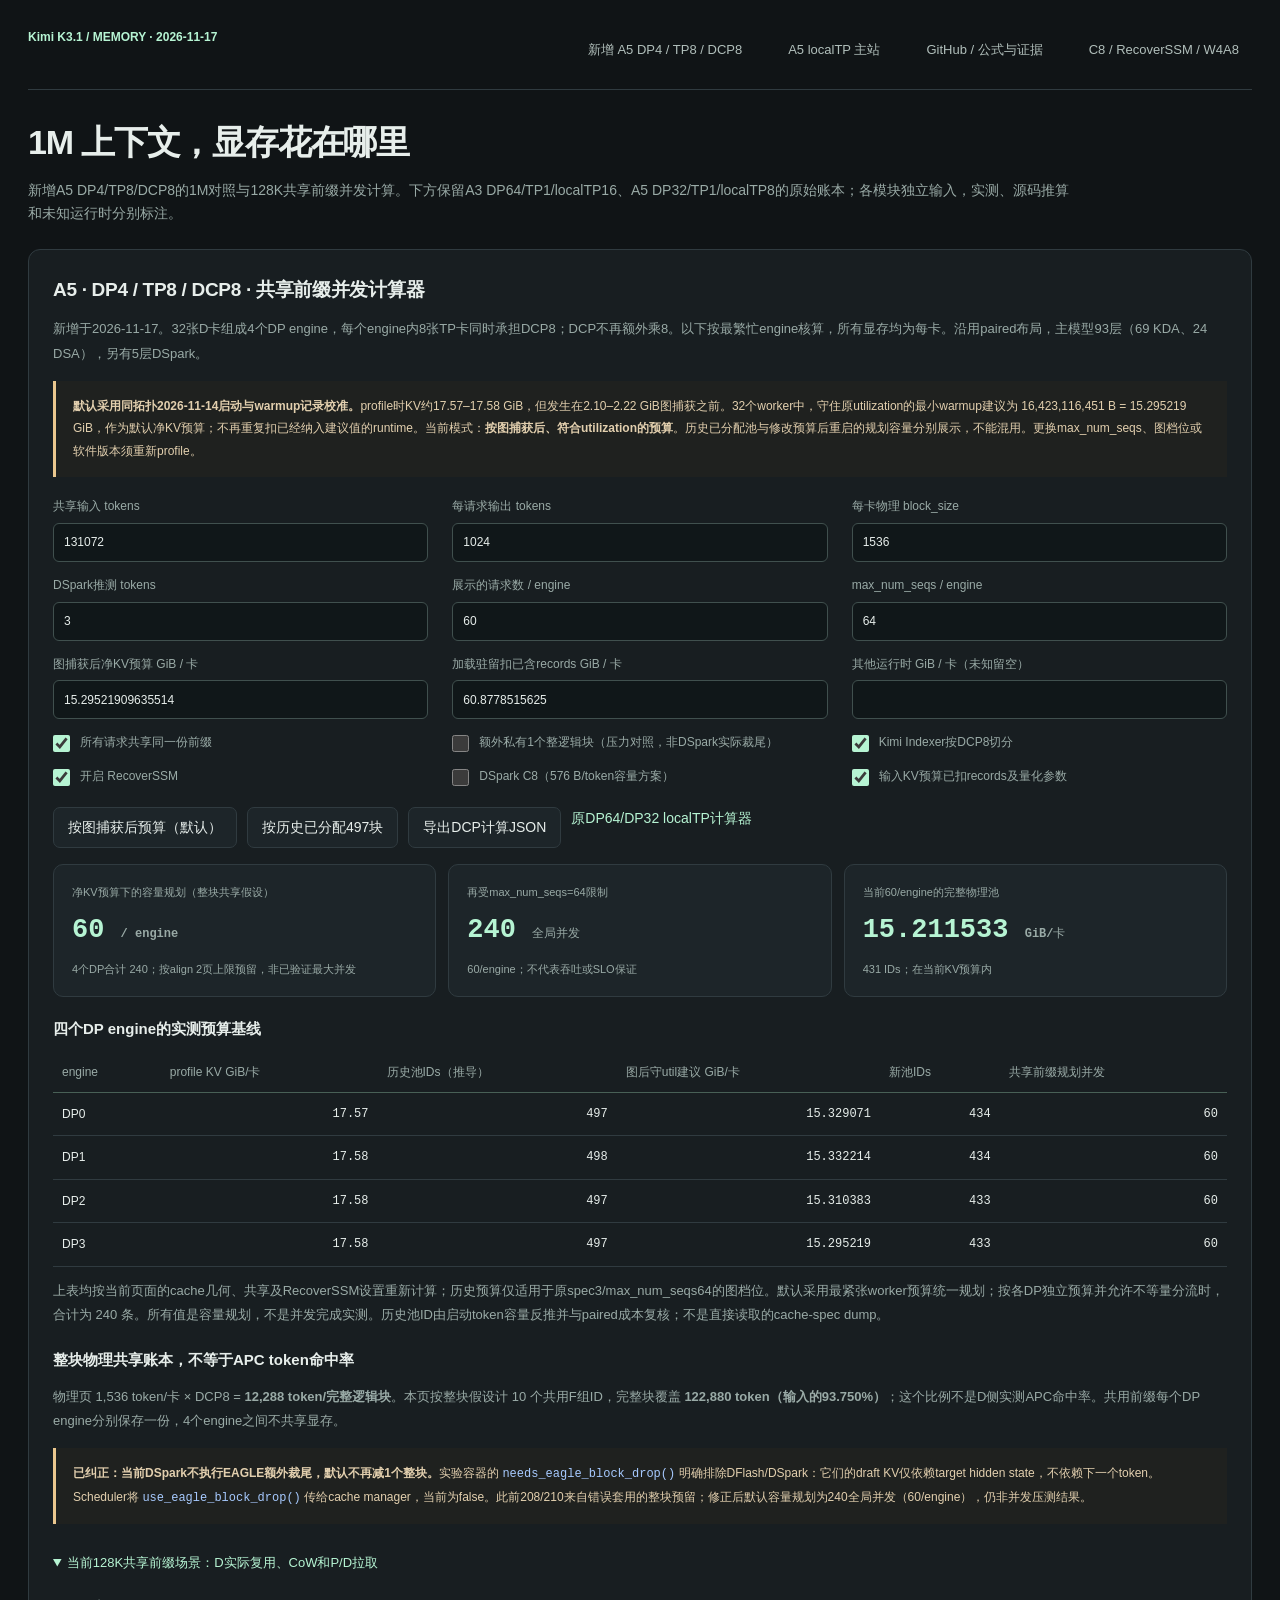
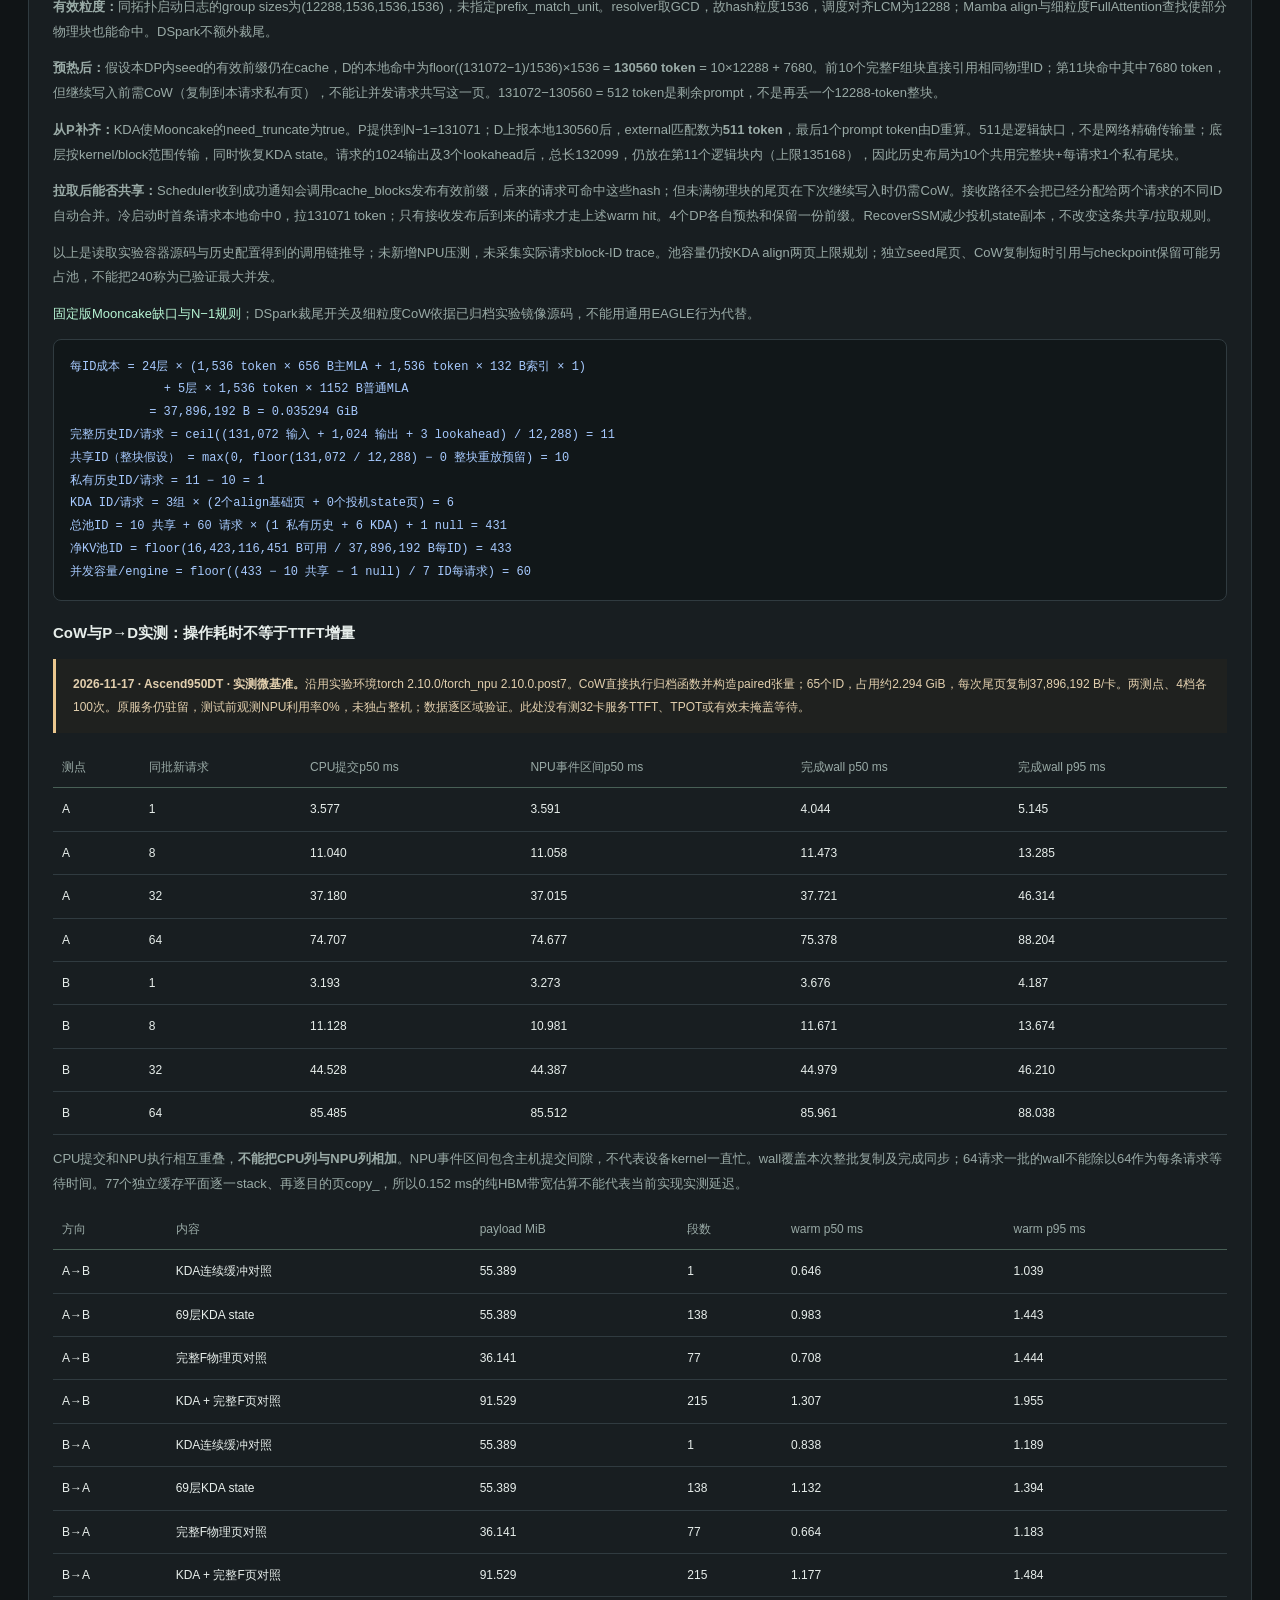
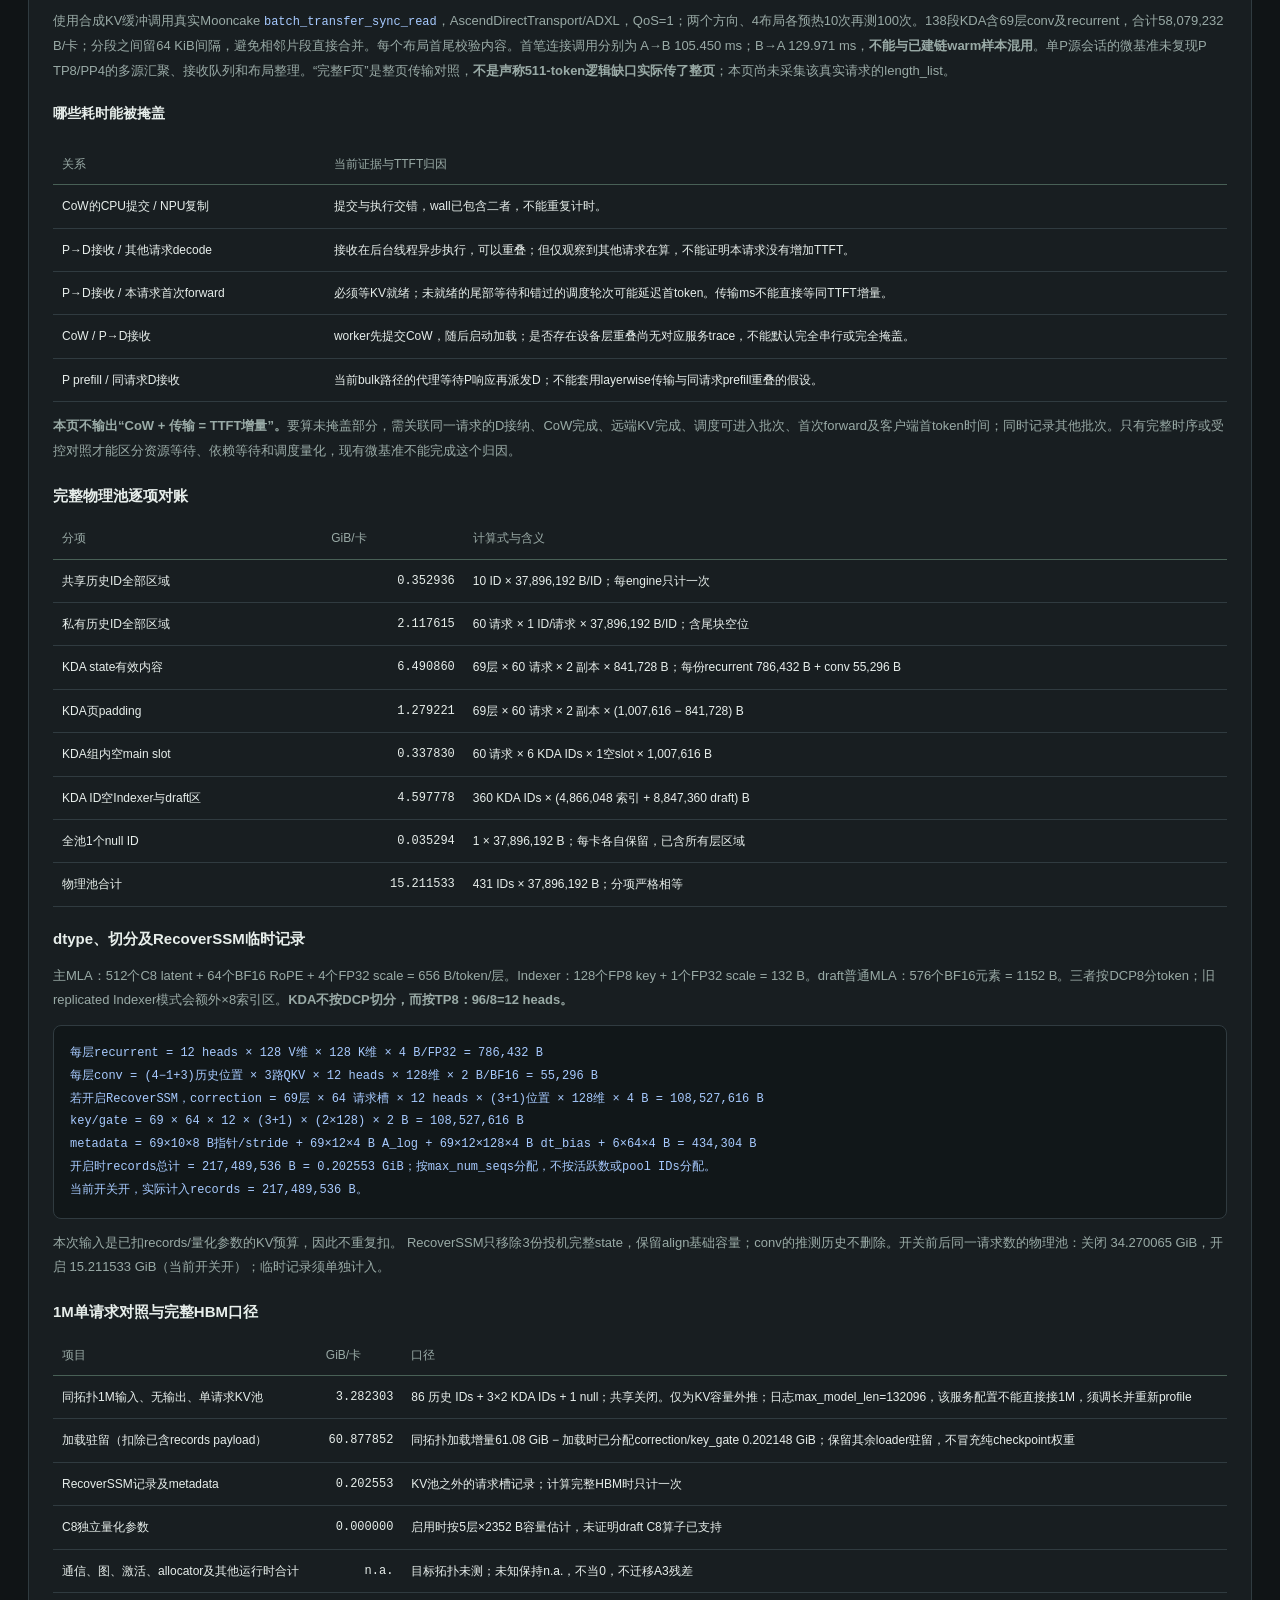
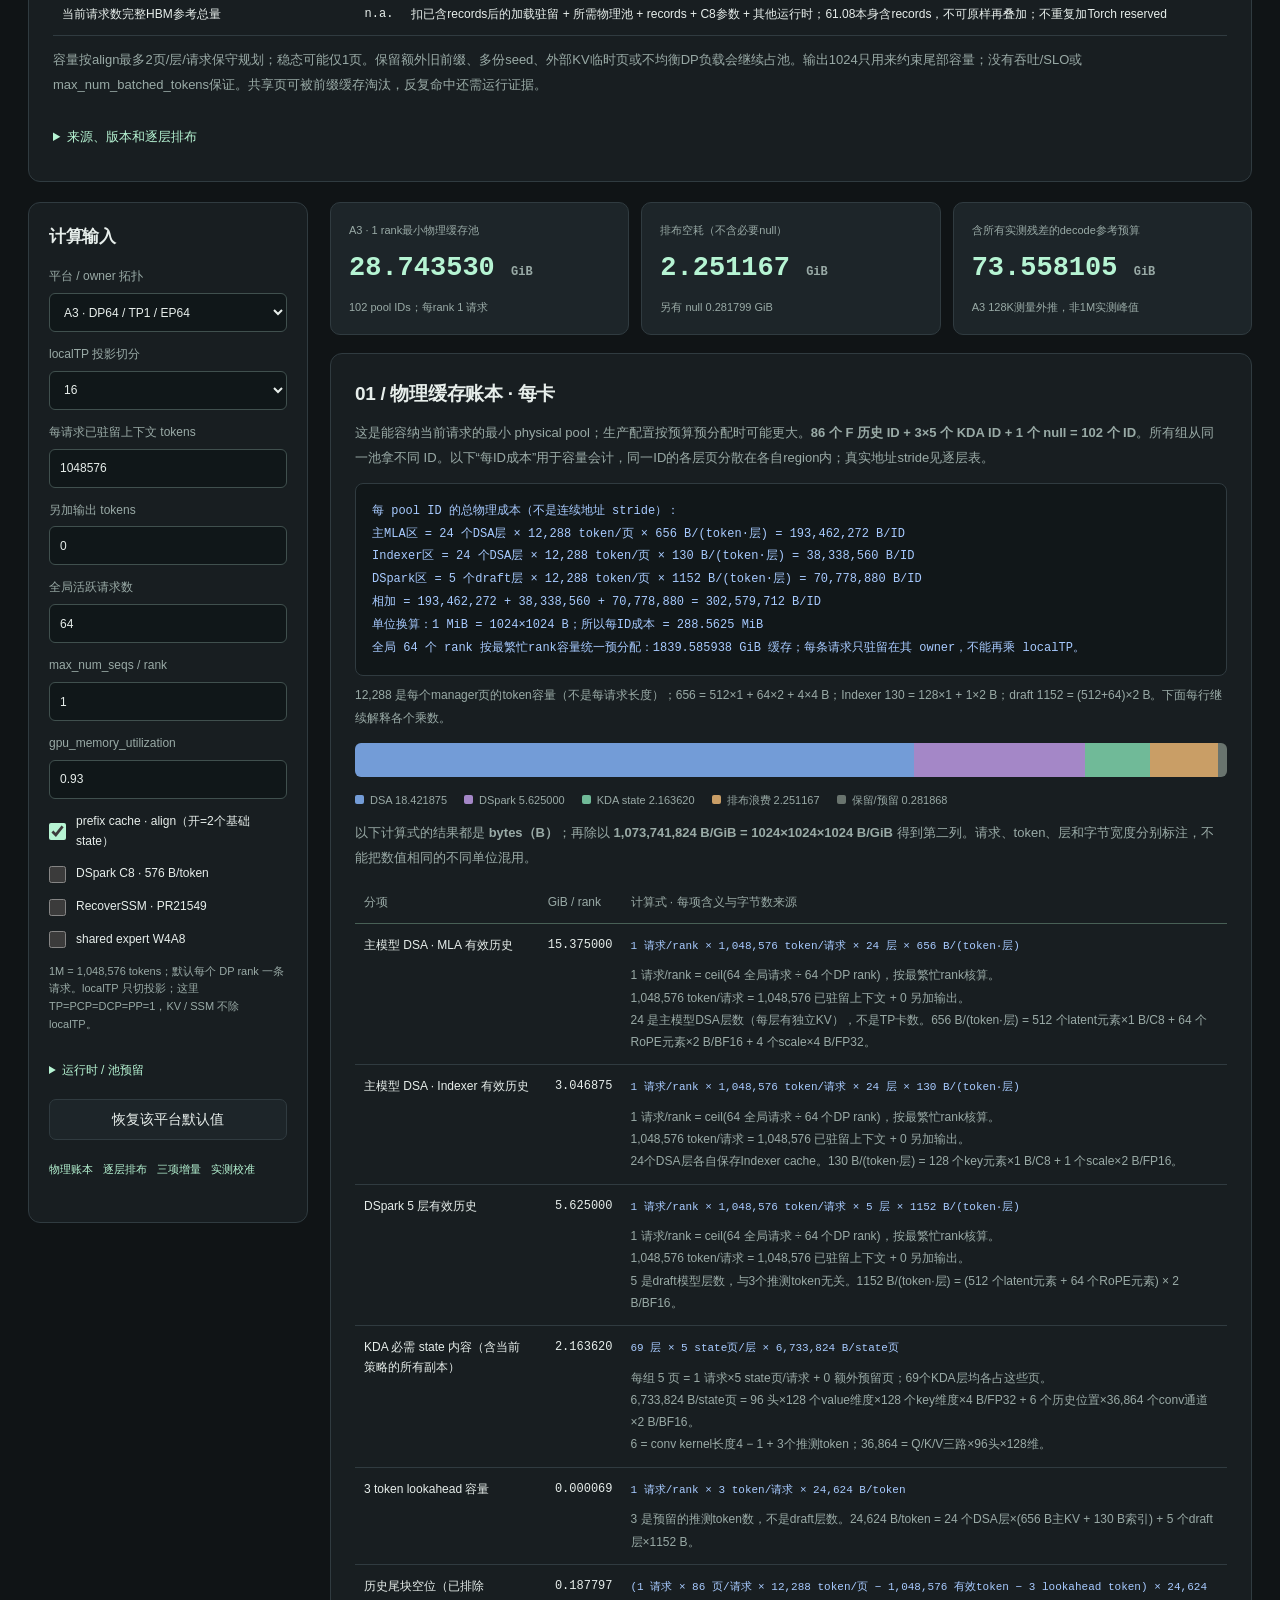
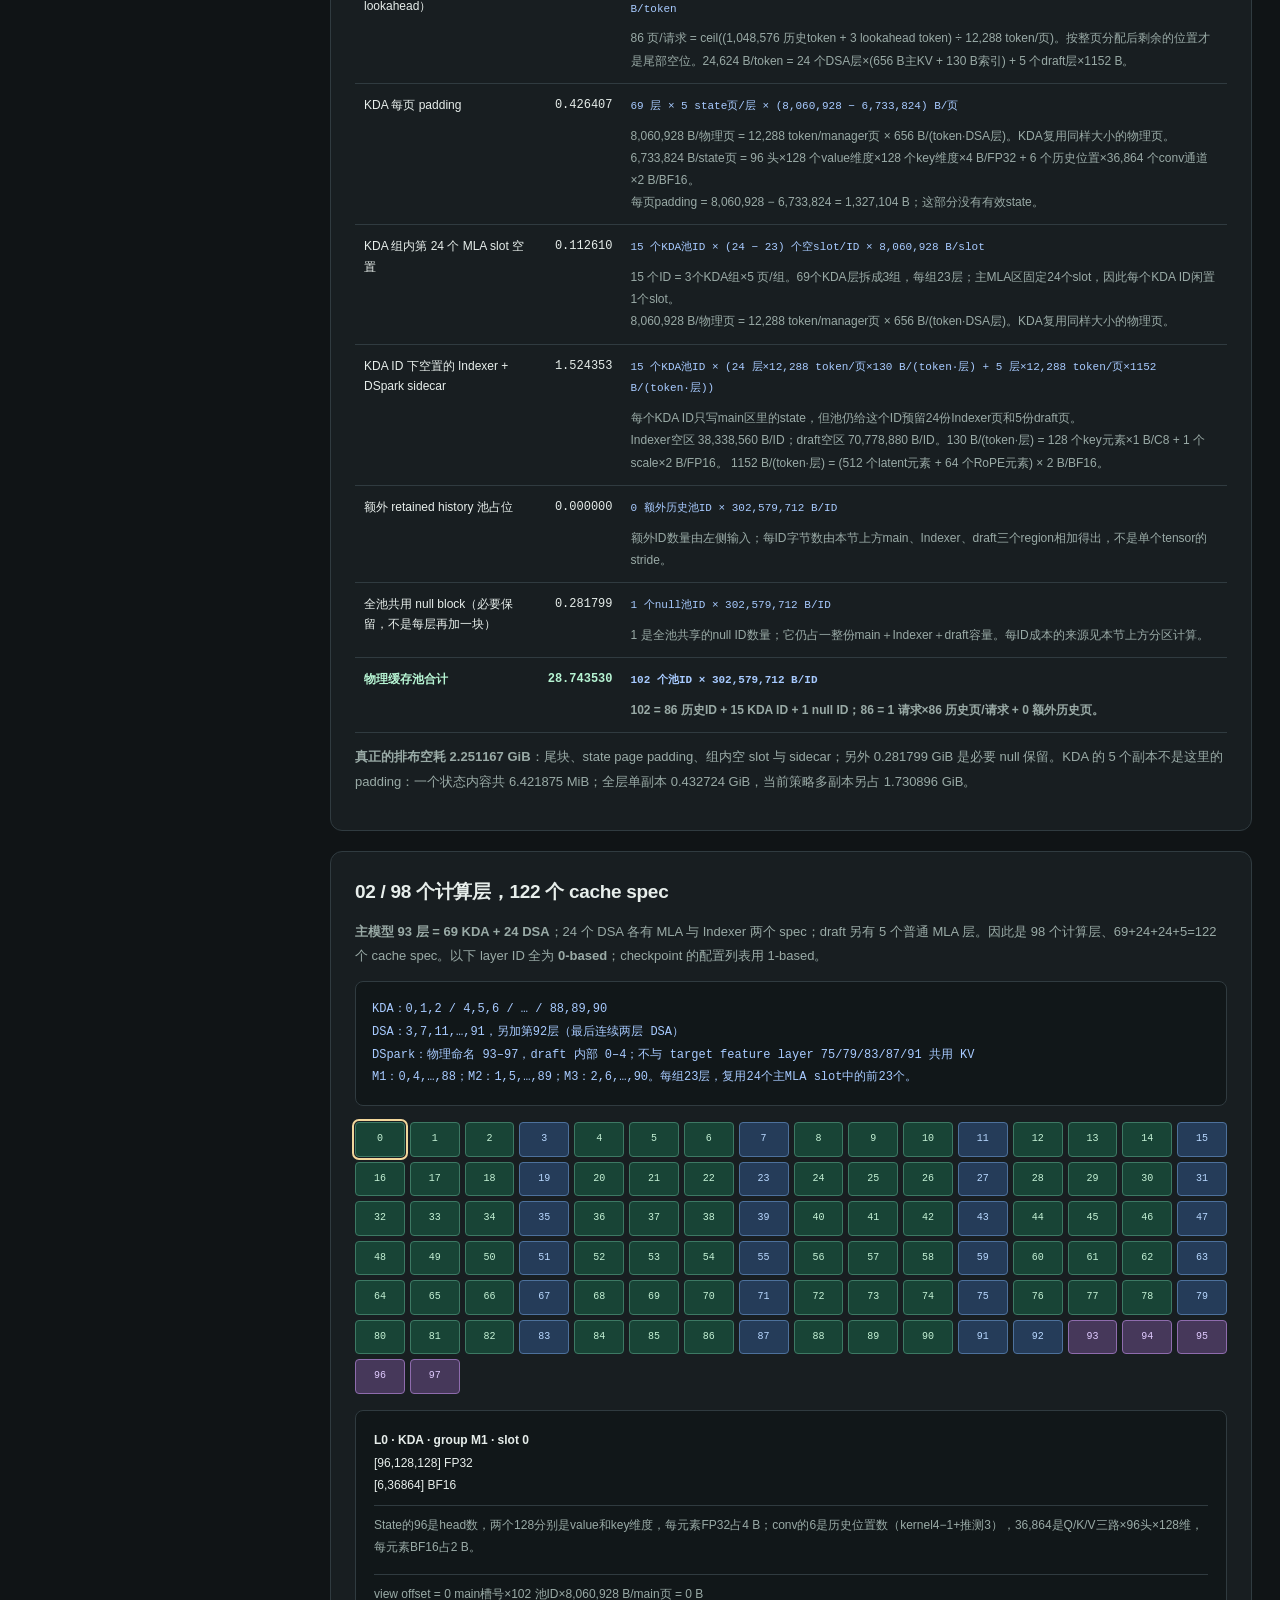
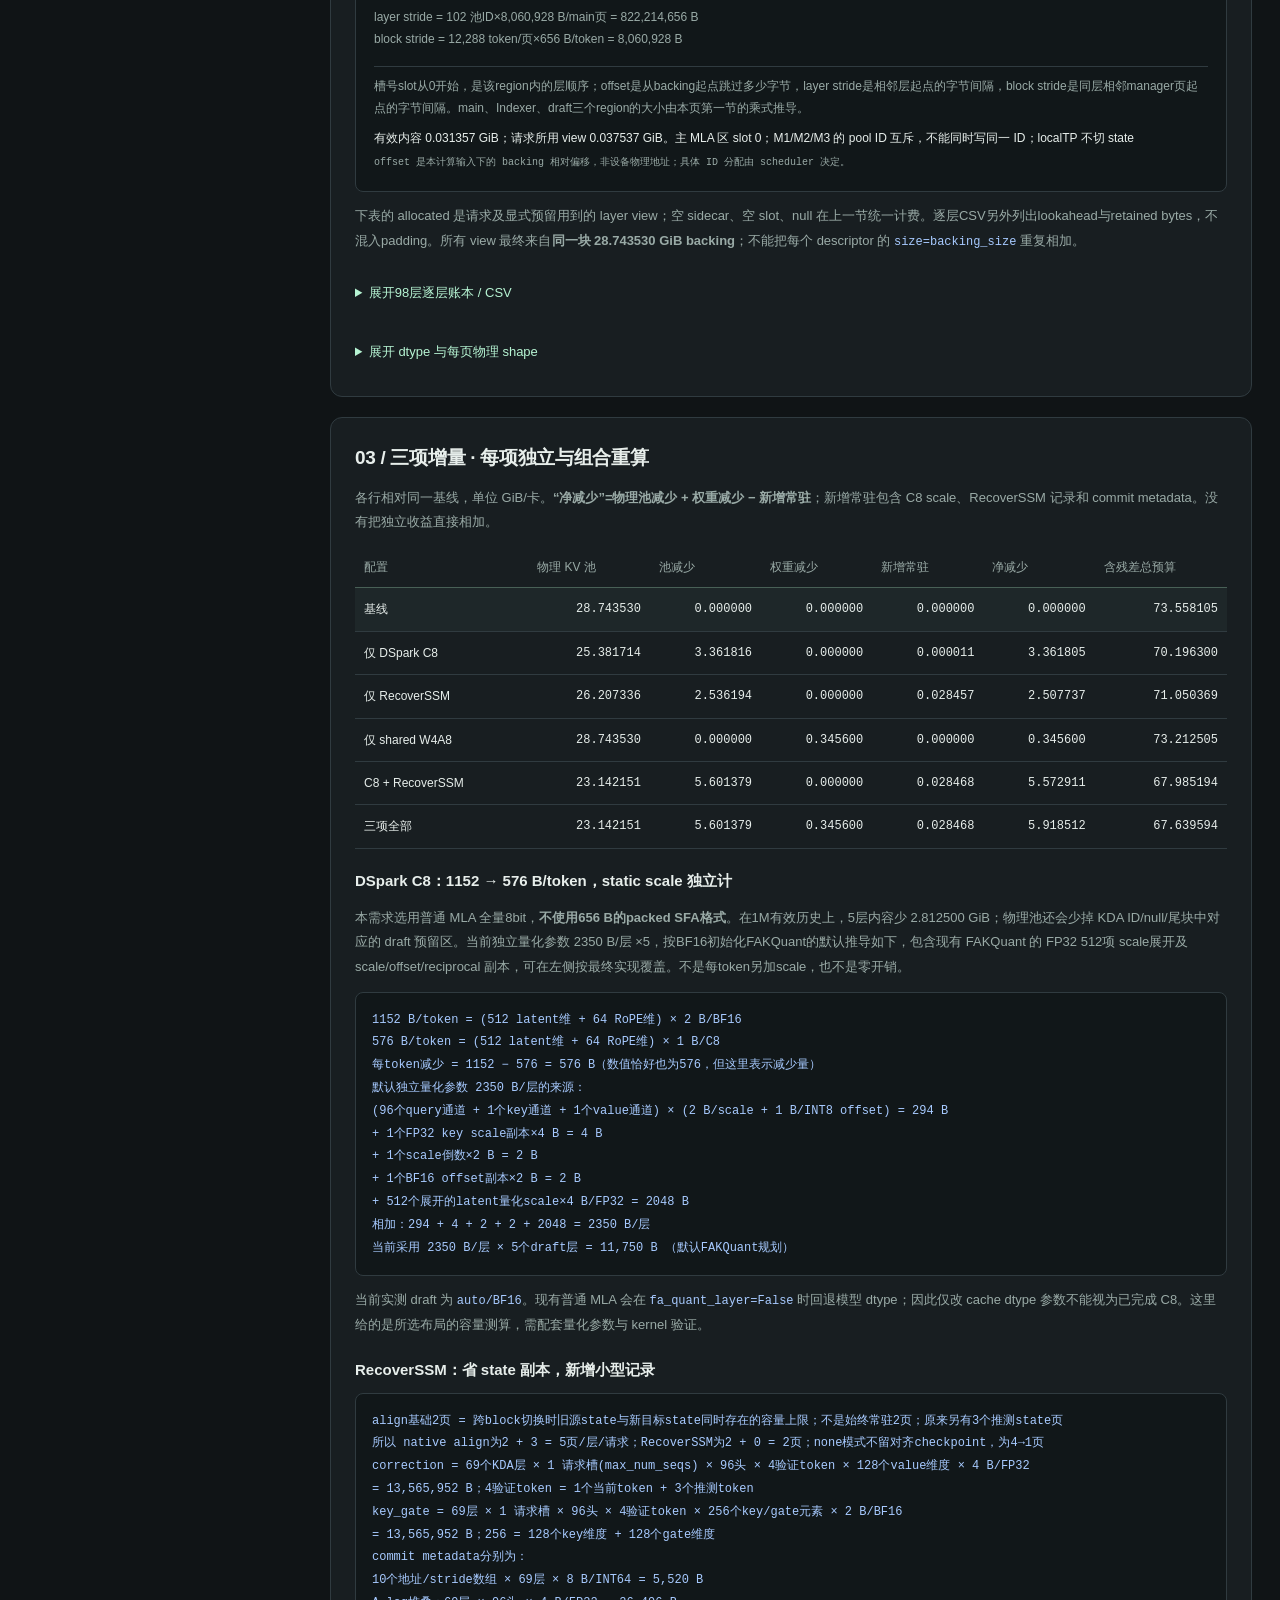
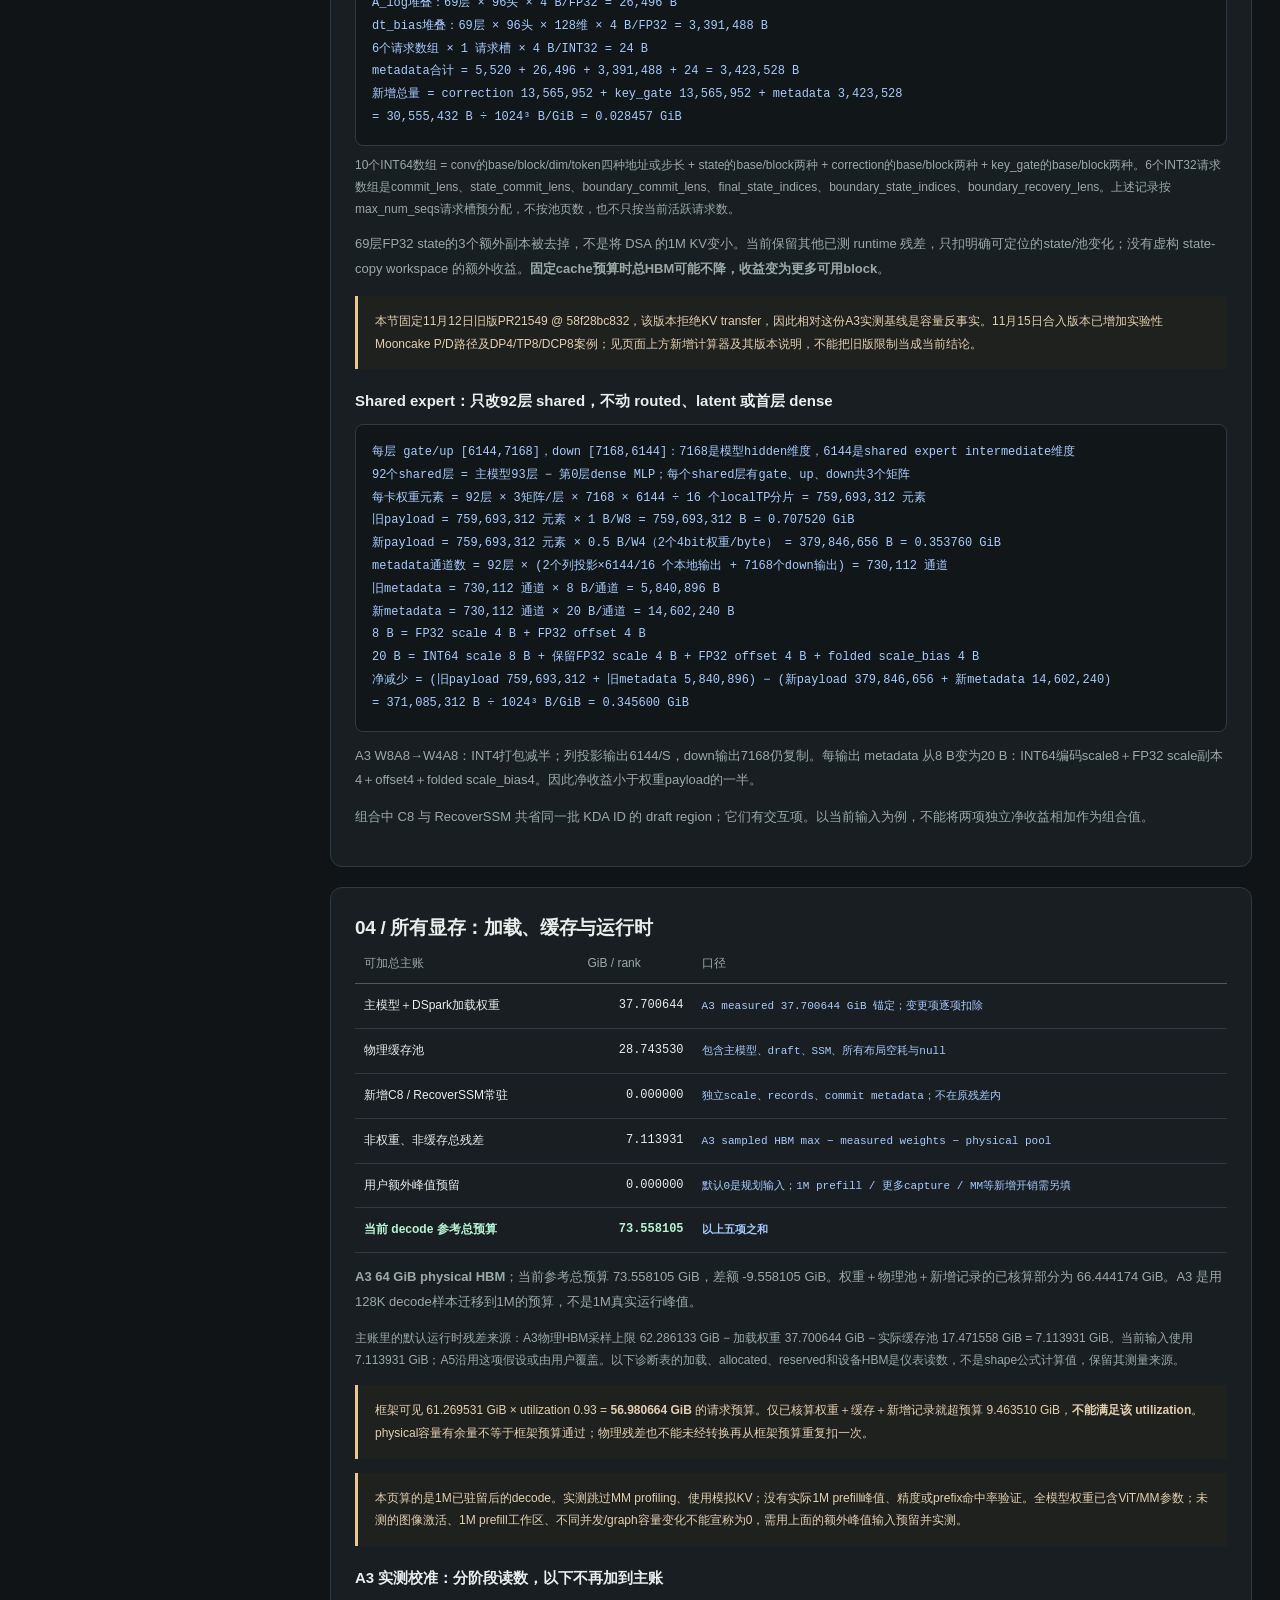
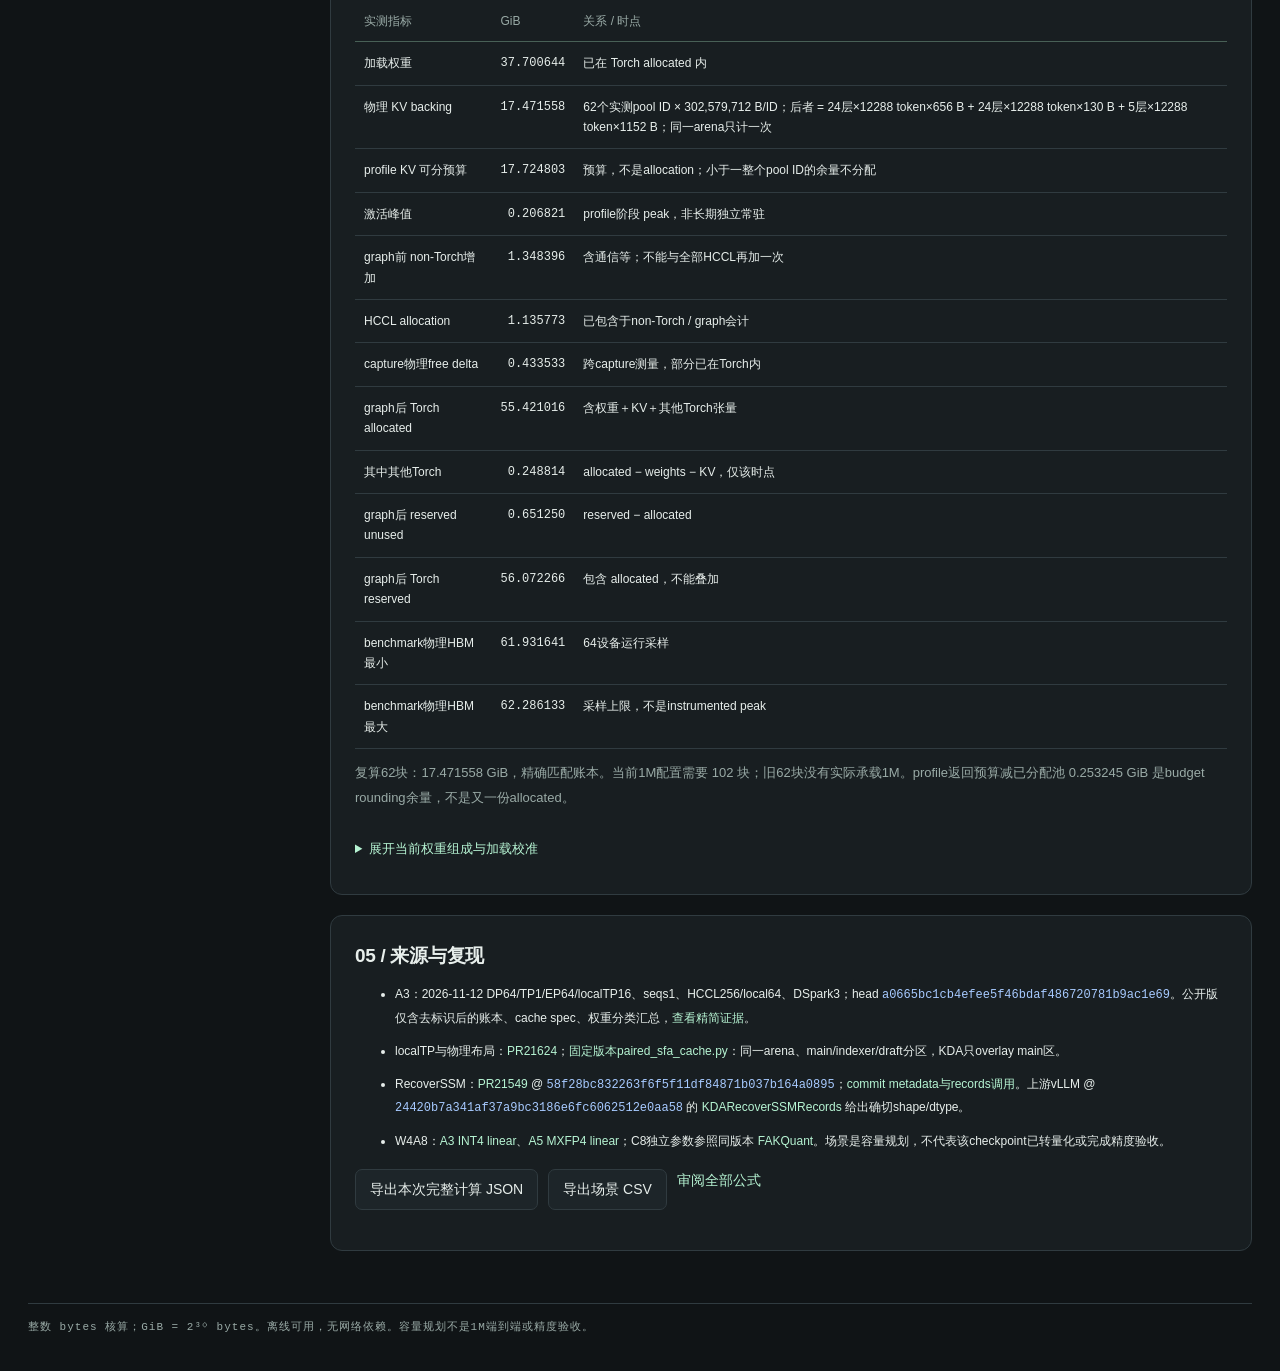
==== commit fa648640: "docs: add measured cache copy and transfer timings with overlap boundaries" ====
--- a/docs/memory.html
+++ b/docs/memory.html
@@ -16,6 +16,7 @@
 <header class="mem-heading"><h1>1M 上下文，显存花在哪里</h1><p>新增A5 DP4/TP8/DCP8的1M对照与128K共享前缀并发计算。下方保留A3 DP64/TP1/localTP16、A5 DP32/TP1/localTP8的原始账本；各模块独立输入，实测、源码推算和未知运行时分别标注。</p></header>
 <section id="mem-dcp" class="mem-section"></section><div class="mem-layout"><aside id="mem-controls" class="mem-controls"></aside><main id="mem-results" style="padding:0;max-width:none;min-width:0"></main></div><footer class="mem-footer">整数 bytes 核算；GiB = 2³⁰ bytes。离线可用，无网络依赖。容量规划不是1M端到端或精度验收。</footer></div><script>window.KIMI_MEMORY_EVIDENCE={"date":"2026-11-12","sourceHead":"a0665bc1cb4efee5f46bdaf486720781b9ac1e69","upstreamHead":"24420b7a341af37a9bc3186e6fc6062512e0aa58","recoverHead":"58f28bc832263f6f5f11df84871b037b164a0895","configuration":{"dp":64,"tp":1,"ep":64,"localtp":16,"max_num_seqs":1,"max_num_batched_tokens":128,"gpu_memory_utilization":0.93,"hccl_buffsize_mib":256,"localtp_pg_buffer_mib":64,"ep_pg_buffer_mib":200,"cudagraph_capture_sizes":[4],"dspark_tokens":3,"synthetic_acceptance_length":2.7},"measured":{"weights_main_plus_draft_gib_measured":37.70064401626587,"kv_pool_physical_gib":17.4715576171875,"kv_pool_budget_gib":17.724802779965103,"activation_peak_gib_measured":0.20682096481323242,"non_torch_increase_before_graph_gib":1.3483963012695312,"hccl_buffer_allocation_gib":1.135772705078125,"graph_capture_physical_free_memory_delta_gib":0.43353271484375,"torch_allocated_after_graph_gib":55.42101573944092,"torch_reserved_after_graph_gib":56.072265625,"torch_reserved_unused_after_graph_gib":0.651249885559082},"framework":{"requested_memory":61182522163.200005,"peak_activation_memory":222072320,"non_torch_memory":1447829504,"available_kv_cache_memory_bytes":19031862067,"npugraph_memory_bytes":0,"weights_bytes":40480758272,"returned_cache_budget_bytes":19031862067,"total_device_bytes":65787658240,"initial_free_bytes":65278476288,"torch_allocated_bytes":40486151168,"torch_reserved_bytes":40808480768},"physicalSnapshot":{"minGiB":61.931640625,"maxGiB":62.2861328125,"devices":64,"workload":"128K simulated KV, decode, not 1M prefill"},"pool":{"blocks":62,"physicalBytes":18759942144,"logicalBlockTokens":12288,"groups":[{"layers":["language_model.model.layers.3.self_attn.attn","language_model.model.layers.3.self_attn.indexer.k_cache","language_model.model.layers.7.self_attn.attn","language_model.model.layers.7.self_attn.indexer.k_cache","language_model.model.layers.11.self_attn.attn","language_model.model.layers.11.self_attn.indexer.k_cache","language_model.model.layers.15.self_attn.attn","language_model.model.layers.15.self_attn.indexer.k_cache","language_model.model.layers.19.self_attn.attn","language_model.model.layers.19.self_attn.indexer.k_cache","language_model.model.layers.23.self_attn.attn","language_model.model.layers.23.self_attn.indexer.k_cache","language_model.model.layers.27.self_attn.attn","language_model.model.layers.27.self_attn.indexer.k_cache","language_model.model.layers.31.self_attn.attn","language_model.model.layers.31.self_attn.indexer.k_cache","language_model.model.layers.35.self_attn.attn","language_model.model.layers.35.self_attn.indexer.k_cache","language_model.model.layers.39.self_attn.attn","language_model.model.layers.39.self_attn.indexer.k_cache","language_model.model.layers.43.self_attn.attn","language_model.model.layers.43.self_attn.indexer.k_cache","language_model.model.layers.47.self_attn.attn","language_model.model.layers.47.self_attn.indexer.k_cache","language_model.model.layers.51.self_attn.attn","language_model.model.layers.51.self_attn.indexer.k_cache","language_model.model.layers.55.self_attn.attn","language_model.model.layers.55.self_attn.indexer.k_cache","language_model.model.layers.59.self_attn.attn","language_model.model.layers.59.self_attn.indexer.k_cache","language_model.model.layers.63.self_attn.attn","language_model.model.layers.63.self_attn.indexer.k_cache","language_model.model.layers.67.self_attn.attn","language_model.model.layers.67.self_attn.indexer.k_cache","language_model.model.layers.71.self_attn.attn","language_model.model.layers.71.self_attn.indexer.k_cache","language_model.model.layers.75.self_attn.attn","language_model.model.layers.75.self_attn.indexer.k_cache","language_model.model.layers.79.self_attn.attn","language_model.model.layers.79.self_attn.indexer.k_cache","language_model.model.layers.83.self_attn.attn","language_model.model.layers.83.self_attn.indexer.k_cache","language_model.model.layers.87.self_attn.attn","language_model.model.layers.87.self_attn.indexer.k_cache","language_model.model.layers.91.self_attn.attn","language_model.model.layers.91.self_attn.indexer.k_cache","language_model.model.layers.92.self_attn.attn","language_model.model.layers.92.self_attn.indexer.k_cache","model.layers.93.self_attn.attn","model.layers.94.self_attn.attn","model.layers.95.self_attn.attn","model.layers.96.self_attn.attn","model.layers.97.self_attn.attn"],"specClass":"UniformTypeKVCacheSpecs","pageBytes":302579712},{"layers":["language_model.model.layers.0.self_attn","language_model.model.layers.4.self_attn","language_model.model.layers.8.self_attn","language_model.model.layers.12.self_attn","language_model.model.layers.16.self_attn","language_model.model.layers.20.self_attn","language_model.model.layers.24.self_attn","language_model.model.layers.28.self_attn","language_model.model.layers.32.self_attn","language_model.model.layers.36.self_attn","language_model.model.layers.40.self_attn","language_model.model.layers.44.self_attn","language_model.model.layers.48.self_attn","language_model.model.layers.52.self_attn","language_model.model.layers.56.self_attn","language_model.model.layers.60.self_attn","language_model.model.layers.64.self_attn","language_model.model.layers.68.self_attn","language_model.model.layers.72.self_attn","language_model.model.layers.76.self_attn","language_model.model.layers.80.self_attn","language_model.model.layers.84.self_attn","language_model.model.layers.88.self_attn"],"specClass":"MambaSpec","pageBytes":8060928},{"layers":["language_model.model.layers.1.self_attn","language_model.model.layers.5.self_attn","language_model.model.layers.9.self_attn","language_model.model.layers.13.self_attn","language_model.model.layers.17.self_attn","language_model.model.layers.21.self_attn","language_model.model.layers.25.self_attn","language_model.model.layers.29.self_attn","language_model.model.layers.33.self_attn","language_model.model.layers.37.self_attn","language_model.model.layers.41.self_attn","language_model.model.layers.45.self_attn","language_model.model.layers.49.self_attn","language_model.model.layers.53.self_attn","language_model.model.layers.57.self_attn","language_model.model.layers.61.self_attn","language_model.model.layers.65.self_attn","language_model.model.layers.69.self_attn","language_model.model.layers.73.self_attn","language_model.model.layers.77.self_attn","language_model.model.layers.81.self_attn","language_model.model.layers.85.self_attn","language_model.model.layers.89.self_attn"],"specClass":"MambaSpec","pageBytes":8060928},{"layers":["language_model.model.layers.2.self_attn","language_model.model.layers.6.self_attn","language_model.model.layers.10.self_attn","language_model.model.layers.14.self_attn","language_model.model.layers.18.self_attn","language_model.model.layers.22.self_attn","language_model.model.layers.26.self_attn","language_model.model.layers.30.self_attn","language_model.model.layers.34.self_attn","language_model.model.layers.38.self_attn","language_model.model.layers.42.self_attn","language_model.model.layers.46.self_attn","language_model.model.layers.50.self_attn","language_model.model.layers.54.self_attn","language_model.model.layers.58.self_attn","language_model.model.layers.62.self_attn","language_model.model.layers.66.self_attn","language_model.model.layers.70.self_attn","language_model.model.layers.74.self_attn","language_model.model.layers.78.self_attn","language_model.model.layers.82.self_attn","language_model.model.layers.86.self_attn","language_model.model.layers.90.self_attn"],"specClass":"MambaSpec","pageBytes":8060928}]},"cacheSpecs":[{"name":"language_model.model.layers.3.self_attn.indexer.k_cache","class":"AscendSFAIndexerCacheSpec","spec":{"block_size":12288,"dcp_sharded":true,"block_stride_alignment":null,"is_draft":false,"max_tp_shards":1,"num_kv_heads":1,"head_size":128,"dtype":"torch.int8","head_size_v":0,"kv_quant_mode":0,"page_size_padded":null,"num_head_slots":null,"state_content_bytes":null,"tokens_per_state":1,"sliding_window":null,"attention_chunk_size":null,"non_causal":false,"cache_dtype_str":"int8","topk_buffer_width":null,"alignment":null,"model_version":null,"cache_role":"sparse","is_index_group_leader":false,"non_causal_multi_token_decode":false,"scale_dim":1,"scale_dtype":"torch.float16","cache_sparse_li_c8":true,"cache_sparse_li_c4":false,"sfa_dcp_replicated_indexer_size":1,"block_table_block_size":null},"pageBytes":1597440},{"name":"language_model.model.layers.3.self_attn.attn","class":"AscendMLAAttentionSpec","spec":{"block_size":12288,"dcp_sharded":true,"block_stride_alignment":null,"is_draft":false,"max_tp_shards":1,"num_kv_heads":1,"head_size":656,"dtype":"torch.int8","head_size_v":0,"kv_quant_mode":0,"page_size_padded":null,"num_head_slots":null,"state_content_bytes":null,"tokens_per_state":1,"sliding_window":null,"attention_chunk_size":null,"non_causal":false,"cache_dtype_str":"int8","topk_buffer_width":null,"alignment":null,"model_version":null,"cache_role":"sparse","is_index_group_leader":false,"non_causal_multi_token_decode":false,"num_heads":1,"scale_dim":0,"scale_dtype":"torch.int8","cache_sparse_sfa_c8":true,"cache_sparse_sfa_turboquant":false,"store_on_host":false,"indexes_kv_by_block_stride":false,"block_table_block_size":null},"pageBytes":8060928},{"name":"language_model.model.layers.7.self_attn.indexer.k_cache","class":"AscendSFAIndexerCacheSpec","spec":{"block_size":12288,"dcp_sharded":true,"block_stride_alignment":null,"is_draft":false,"max_tp_shards":1,"num_kv_heads":1,"head_size":128,"dtype":"torch.int8","head_size_v":0,"kv_quant_mode":0,"page_size_padded":null,"num_head_slots":null,"state_content_bytes":null,"tokens_per_state":1,"sliding_window":null,"attention_chunk_size":null,"non_causal":false,"cache_dtype_str":"int8","topk_buffer_width":null,"alignment":null,"model_version":null,"cache_role":"sparse","is_index_group_leader":false,"non_causal_multi_token_decode":false,"scale_dim":1,"scale_dtype":"torch.float16","cache_sparse_li_c8":true,"cache_sparse_li_c4":false,"sfa_dcp_replicated_indexer_size":1,"block_table_block_size":null},"pageBytes":1597440},{"name":"language_model.model.layers.7.self_attn.attn","class":"AscendMLAAttentionSpec","spec":{"block_size":12288,"dcp_sharded":true,"block_stride_alignment":null,"is_draft":false,"max_tp_shards":1,"num_kv_heads":1,"head_size":656,"dtype":"torch.int8","head_size_v":0,"kv_quant_mode":0,"page_size_padded":null,"num_head_slots":null,"state_content_bytes":null,"tokens_per_state":1,"sliding_window":null,"attention_chunk_size":null,"non_causal":false,"cache_dtype_str":"int8","topk_buffer_width":null,"alignment":null,"model_version":null,"cache_role":"sparse","is_index_group_leader":false,"non_causal_multi_token_decode":false,"num_heads":1,"scale_dim":0,"scale_dtype":"torch.int8","cache_sparse_sfa_c8":true,"cache_sparse_sfa_turboquant":false,"store_on_host":false,"indexes_kv_by_block_stride":false,"block_table_block_size":null},"pageBytes":8060928},{"name":"language_model.model.layers.11.self_attn.indexer.k_cache","class":"AscendSFAIndexerCacheSpec","spec":{"block_size":12288,"dcp_sharded":true,"block_stride_alignment":null,"is_draft":false,"max_tp_shards":1,"num_kv_heads":1,"head_size":128,"dtype":"torch.int8","head_size_v":0,"kv_quant_mode":0,"page_size_padded":null,"num_head_slots":null,"state_content_bytes":null,"tokens_per_state":1,"sliding_window":null,"attention_chunk_size":null,"non_causal":false,"cache_dtype_str":"int8","topk_buffer_width":null,"alignment":null,"model_version":null,"cache_role":"sparse","is_index_group_leader":false,"non_causal_multi_token_decode":false,"scale_dim":1,"scale_dtype":"torch.float16","cache_sparse_li_c8":true,"cache_sparse_li_c4":false,"sfa_dcp_replicated_indexer_size":1,"block_table_block_size":null},"pageBytes":1597440},{"name":"language_model.model.layers.11.self_attn.attn","class":"AscendMLAAttentionSpec","spec":{"block_size":12288,"dcp_sharded":true,"block_stride_alignment":null,"is_draft":false,"max_tp_shards":1,"num_kv_heads":1,"head_size":656,"dtype":"torch.int8","head_size_v":0,"kv_quant_mode":0,"page_size_padded":null,"num_head_slots":null,"state_content_bytes":null,"tokens_per_state":1,"sliding_window":null,"attention_chunk_size":null,"non_causal":false,"cache_dtype_str":"int8","topk_buffer_width":null,"alignment":null,"model_version":null,"cache_role":"sparse","is_index_group_leader":false,"non_causal_multi_token_decode":false,"num_heads":1,"scale_dim":0,"scale_dtype":"torch.int8","cache_sparse_sfa_c8":true,"cache_sparse_sfa_turboquant":false,"store_on_host":false,"indexes_kv_by_block_stride":false,"block_table_block_size":null},"pageBytes":8060928},{"name":"language_model.model.layers.15.self_attn.indexer.k_cache","class":"AscendSFAIndexerCacheSpec","spec":{"block_size":12288,"dcp_sharded":true,"block_stride_alignment":null,"is_draft":false,"max_tp_shards":1,"num_kv_heads":1,"head_size":128,"dtype":"torch.int8","head_size_v":0,"kv_quant_mode":0,"page_size_padded":null,"num_head_slots":null,"state_content_bytes":null,"tokens_per_state":1,"sliding_window":null,"attention_chunk_size":null,"non_causal":false,"cache_dtype_str":"int8","topk_buffer_width":null,"alignment":null,"model_version":null,"cache_role":"sparse","is_index_group_leader":false,"non_causal_multi_token_decode":false,"scale_dim":1,"scale_dtype":"torch.float16","cache_sparse_li_c8":true,"cache_sparse_li_c4":false,"sfa_dcp_replicated_indexer_size":1,"block_table_block_size":null},"pageBytes":1597440},{"name":"language_model.model.layers.15.self_attn.attn","class":"AscendMLAAttentionSpec","spec":{"block_size":12288,"dcp_sharded":true,"block_stride_alignment":null,"is_draft":false,"max_tp_shards":1,"num_kv_heads":1,"head_size":656,"dtype":"torch.int8","head_size_v":0,"kv_quant_mode":0,"page_size_padded":null,"num_head_slots":null,"state_content_bytes":null,"tokens_per_state":1,"sliding_window":null,"attention_chunk_size":null,"non_causal":false,"cache_dtype_str":"int8","topk_buffer_width":null,"alignment":null,"model_version":null,"cache_role":"sparse","is_index_group_leader":false,"non_causal_multi_token_decode":false,"num_heads":1,"scale_dim":0,"scale_dtype":"torch.int8","cache_sparse_sfa_c8":true,"cache_sparse_sfa_turboquant":false,"store_on_host":false,"indexes_kv_by_block_stride":false,"block_table_block_size":null},"pageBytes":8060928},{"name":"language_model.model.layers.19.self_attn.indexer.k_cache","class":"AscendSFAIndexerCacheSpec","spec":{"block_size":12288,"dcp_sharded":true,"block_stride_alignment":null,"is_draft":false,"max_tp_shards":1,"num_kv_heads":1,"head_size":128,"dtype":"torch.int8","head_size_v":0,"kv_quant_mode":0,"page_size_padded":null,"num_head_slots":null,"state_content_bytes":null,"tokens_per_state":1,"sliding_window":null,"attention_chunk_size":null,"non_causal":false,"cache_dtype_str":"int8","topk_buffer_width":null,"alignment":null,"model_version":null,"cache_role":"sparse","is_index_group_leader":false,"non_causal_multi_token_decode":false,"scale_dim":1,"scale_dtype":"torch.float16","cache_sparse_li_c8":true,"cache_sparse_li_c4":false,"sfa_dcp_replicated_indexer_size":1,"block_table_block_size":null},"pageBytes":1597440},{"name":"language_model.model.layers.19.self_attn.attn","class":"AscendMLAAttentionSpec","spec":{"block_size":12288,"dcp_sharded":true,"block_stride_alignment":null,"is_draft":false,"max_tp_shards":1,"num_kv_heads":1,"head_size":656,"dtype":"torch.int8","head_size_v":0,"kv_quant_mode":0,"page_size_padded":null,"num_head_slots":null,"state_content_bytes":null,"tokens_per_state":1,"sliding_window":null,"attention_chunk_size":null,"non_causal":false,"cache_dtype_str":"int8","topk_buffer_width":null,"alignment":null,"model_version":null,"cache_role":"sparse","is_index_group_leader":false,"non_causal_multi_token_decode":false,"num_heads":1,"scale_dim":0,"scale_dtype":"torch.int8","cache_sparse_sfa_c8":true,"cache_sparse_sfa_turboquant":false,"store_on_host":false,"indexes_kv_by_block_stride":false,"block_table_block_size":null},"pageBytes":8060928},{"name":"language_model.model.layers.23.self_attn.indexer.k_cache","class":"AscendSFAIndexerCacheSpec","spec":{"block_size":12288,"dcp_sharded":true,"block_stride_alignment":null,"is_draft":false,"max_tp_shards":1,"num_kv_heads":1,"head_size":128,"dtype":"torch.int8","head_size_v":0,"kv_quant_mode":0,"page_size_padded":null,"num_head_slots":null,"state_content_bytes":null,"tokens_per_state":1,"sliding_window":null,"attention_chunk_size":null,"non_causal":false,"cache_dtype_str":"int8","topk_buffer_width":null,"alignment":null,"model_version":null,"cache_role":"sparse","is_index_group_leader":false,"non_causal_multi_token_decode":false,"scale_dim":1,"scale_dtype":"torch.float16","cache_sparse_li_c8":true,"cache_sparse_li_c4":false,"sfa_dcp_replicated_indexer_size":1,"block_table_block_size":null},"pageBytes":1597440},{"name":"language_model.model.layers.23.self_attn.attn","class":"AscendMLAAttentionSpec","spec":{"block_size":12288,"dcp_sharded":true,"block_stride_alignment":null,"is_draft":false,"max_tp_shards":1,"num_kv_heads":1,"head_size":656,"dtype":"torch.int8","head_size_v":0,"kv_quant_mode":0,"page_size_padded":null,"num_head_slots":null,"state_content_bytes":null,"tokens_per_state":1,"sliding_window":null,"attention_chunk_size":null,"non_causal":false,"cache_dtype_str":"int8","topk_buffer_width":null,"alignment":null,"model_version":null,"cache_role":"sparse","is_index_group_leader":false,"non_causal_multi_token_decode":false,"num_heads":1,"scale_dim":0,"scale_dtype":"torch.int8","cache_sparse_sfa_c8":true,"cache_sparse_sfa_turboquant":false,"store_on_host":false,"indexes_kv_by_block_stride":false,"block_table_block_size":null},"pageBytes":8060928},{"name":"language_model.model.layers.27.self_attn.indexer.k_cache","class":"AscendSFAIndexerCacheSpec","spec":{"block_size":12288,"dcp_sharded":true,"block_stride_alignment":null,"is_draft":false,"max_tp_shards":1,"num_kv_heads":1,"head_size":128,"dtype":"torch.int8","head_size_v":0,"kv_quant_mode":0,"page_size_padded":null,"num_head_slots":null,"state_content_bytes":null,"tokens_per_state":1,"sliding_window":null,"attention_chunk_size":null,"non_causal":false,"cache_dtype_str":"int8","topk_buffer_width":null,"alignment":null,"model_version":null,"cache_role":"sparse","is_index_group_leader":false,"non_causal_multi_token_decode":false,"scale_dim":1,"scale_dtype":"torch.float16","cache_sparse_li_c8":true,"cache_sparse_li_c4":false,"sfa_dcp_replicated_indexer_size":1,"block_table_block_size":null},"pageBytes":1597440},{"name":"language_model.model.layers.27.self_attn.attn","class":"AscendMLAAttentionSpec","spec":{"block_size":12288,"dcp_sharded":true,"block_stride_alignment":null,"is_draft":false,"max_tp_shards":1,"num_kv_heads":1,"head_size":656,"dtype":"torch.int8","head_size_v":0,"kv_quant_mode":0,"page_size_padded":null,"num_head_slots":null,"state_content_bytes":null,"tokens_per_state":1,"sliding_window":null,"attention_chunk_size":null,"non_causal":false,"cache_dtype_str":"int8","topk_buffer_width":null,"alignment":null,"model_version":null,"cache_role":"sparse","is_index_group_leader":false,"non_causal_multi_token_decode":false,"num_heads":1,"scale_dim":0,"scale_dtype":"torch.int8","cache_sparse_sfa_c8":true,"cache_sparse_sfa_turboquant":false,"store_on_host":false,"indexes_kv_by_block_stride":false,"block_table_block_size":null},"pageBytes":8060928},{"name":"language_model.model.layers.31.self_attn.indexer.k_cache","class":"AscendSFAIndexerCacheSpec","spec":{"block_size":12288,"dcp_sharded":true,"block_stride_alignment":null,"is_draft":false,"max_tp_shards":1,"num_kv_heads":1,"head_size":128,"dtype":"torch.int8","head_size_v":0,"kv_quant_mode":0,"page_size_padded":null,"num_head_slots":null,"state_content_bytes":null,"tokens_per_state":1,"sliding_window":null,"attention_chunk_size":null,"non_causal":false,"cache_dtype_str":"int8","topk_buffer_width":null,"alignment":null,"model_version":null,"cache_role":"sparse","is_index_group_leader":false,"non_causal_multi_token_decode":false,"scale_dim":1,"scale_dtype":"torch.float16","cache_sparse_li_c8":true,"cache_sparse_li_c4":false,"sfa_dcp_replicated_indexer_size":1,"block_table_block_size":null},"pageBytes":1597440},{"name":"language_model.model.layers.31.self_attn.attn","class":"AscendMLAAttentionSpec","spec":{"block_size":12288,"dcp_sharded":true,"block_stride_alignment":null,"is_draft":false,"max_tp_shards":1,"num_kv_heads":1,"head_size":656,"dtype":"torch.int8","head_size_v":0,"kv_quant_mode":0,"page_size_padded":null,"num_head_slots":null,"state_content_bytes":null,"tokens_per_state":1,"sliding_window":null,"attention_chunk_size":null,"non_causal":false,"cache_dtype_str":"int8","topk_buffer_width":null,"alignment":null,"model_version":null,"cache_role":"sparse","is_index_group_leader":false,"non_causal_multi_token_decode":false,"num_heads":1,"scale_dim":0,"scale_dtype":"torch.int8","cache_sparse_sfa_c8":true,"cache_sparse_sfa_turboquant":false,"store_on_host":false,"indexes_kv_by_block_stride":false,"block_table_block_size":null},"pageBytes":8060928},{"name":"language_model.model.layers.35.self_attn.indexer.k_cache","class":"AscendSFAIndexerCacheSpec","spec":{"block_size":12288,"dcp_sharded":true,"block_stride_alignment":null,"is_draft":false,"max_tp_shards":1,"num_kv_heads":1,"head_size":128,"dtype":"torch.int8","head_size_v":0,"kv_quant_mode":0,"page_size_padded":null,"num_head_slots":null,"state_content_bytes":null,"tokens_per_state":1,"sliding_window":null,"attention_chunk_size":null,"non_causal":false,"cache_dtype_str":"int8","topk_buffer_width":null,"alignment":null,"model_version":null,"cache_role":"sparse","is_index_group_leader":false,"non_causal_multi_token_decode":false,"scale_dim":1,"scale_dtype":"torch.float16","cache_sparse_li_c8":true,"cache_sparse_li_c4":false,"sfa_dcp_replicated_indexer_size":1,"block_table_block_size":null},"pageBytes":1597440},{"name":"language_model.model.layers.35.self_attn.attn","class":"AscendMLAAttentionSpec","spec":{"block_size":12288,"dcp_sharded":true,"block_stride_alignment":null,"is_draft":false,"max_tp_shards":1,"num_kv_heads":1,"head_size":656,"dtype":"torch.int8","head_size_v":0,"kv_quant_mode":0,"page_size_padded":null,"num_head_slots":null,"state_content_bytes":null,"tokens_per_state":1,"sliding_window":null,"attention_chunk_size":null,"non_causal":false,"cache_dtype_str":"int8","topk_buffer_width":null,"alignment":null,"model_version":null,"cache_role":"sparse","is_index_group_leader":false,"non_causal_multi_token_decode":false,"num_heads":1,"scale_dim":0,"scale_dtype":"torch.int8","cache_sparse_sfa_c8":true,"cache_sparse_sfa_turboquant":false,"store_on_host":false,"indexes_kv_by_block_stride":false,"block_table_block_size":null},"pageBytes":8060928},{"name":"language_model.model.layers.39.self_attn.indexer.k_cache","class":"AscendSFAIndexerCacheSpec","spec":{"block_size":12288,"dcp_sharded":true,"block_stride_alignment":null,"is_draft":false,"max_tp_shards":1,"num_kv_heads":1,"head_size":128,"dtype":"torch.int8","head_size_v":0,"kv_quant_mode":0,"page_size_padded":null,"num_head_slots":null,"state_content_bytes":null,"tokens_per_state":1,"sliding_window":null,"attention_chunk_size":null,"non_causal":false,"cache_dtype_str":"int8","topk_buffer_width":null,"alignment":null,"model_version":null,"cache_role":"sparse","is_index_group_leader":false,"non_causal_multi_token_decode":false,"scale_dim":1,"scale_dtype":"torch.float16","cache_sparse_li_c8":true,"cache_sparse_li_c4":false,"sfa_dcp_replicated_indexer_size":1,"block_table_block_size":null},"pageBytes":1597440},{"name":"language_model.model.layers.39.self_attn.attn","class":"AscendMLAAttentionSpec","spec":{"block_size":12288,"dcp_sharded":true,"block_stride_alignment":null,"is_draft":false,"max_tp_shards":1,"num_kv_heads":1,"head_size":656,"dtype":"torch.int8","head_size_v":0,"kv_quant_mode":0,"page_size_padded":null,"num_head_slots":null,"state_content_bytes":null,"tokens_per_state":1,"sliding_window":null,"attention_chunk_size":null,"non_causal":false,"cache_dtype_str":"int8","topk_buffer_width":null,"alignment":null,"model_version":null,"cache_role":"sparse","is_index_group_leader":false,"non_causal_multi_token_decode":false,"num_heads":1,"scale_dim":0,"scale_dtype":"torch.int8","cache_sparse_sfa_c8":true,"cache_sparse_sfa_turboquant":false,"store_on_host":false,"indexes_kv_by_block_stride":false,"block_table_block_size":null},"pageBytes":8060928},{"name":"language_model.model.layers.43.self_attn.indexer.k_cache","class":"AscendSFAIndexerCacheSpec","spec":{"block_size":12288,"dcp_sharded":true,"block_stride_alignment":null,"is_draft":false,"max_tp_shards":1,"num_kv_heads":1,"head_size":128,"dtype":"torch.int8","head_size_v":0,"kv_quant_mode":0,"page_size_padded":null,"num_head_slots":null,"state_content_bytes":null,"tokens_per_state":1,"sliding_window":null,"attention_chunk_size":null,"non_causal":false,"cache_dtype_str":"int8","topk_buffer_width":null,"alignment":null,"model_version":null,"cache_role":"sparse","is_index_group_leader":false,"non_causal_multi_token_decode":false,"scale_dim":1,"scale_dtype":"torch.float16","cache_sparse_li_c8":true,"cache_sparse_li_c4":false,"sfa_dcp_replicated_indexer_size":1,"block_table_block_size":null},"pageBytes":1597440},{"name":"language_model.model.layers.43.self_attn.attn","class":"AscendMLAAttentionSpec","spec":{"block_size":12288,"dcp_sharded":true,"block_stride_alignment":null,"is_draft":false,"max_tp_shards":1,"num_kv_heads":1,"head_size":656,"dtype":"torch.int8","head_size_v":0,"kv_quant_mode":0,"page_size_padded":null,"num_head_slots":null,"state_content_bytes":null,"tokens_per_state":1,"sliding_window":null,"attention_chunk_size":null,"non_causal":false,"cache_dtype_str":"int8","topk_buffer_width":null,"alignment":null,"model_version":null,"cache_role":"sparse","is_index_group_leader":false,"non_causal_multi_token_decode":false,"num_heads":1,"scale_dim":0,"scale_dtype":"torch.int8","cache_sparse_sfa_c8":true,"cache_sparse_sfa_turboquant":false,"store_on_host":false,"indexes_kv_by_block_stride":false,"block_table_block_size":null},"pageBytes":8060928},{"name":"language_model.model.layers.47.self_attn.indexer.k_cache","class":"AscendSFAIndexerCacheSpec","spec":{"block_size":12288,"dcp_sharded":true,"block_stride_alignment":null,"is_draft":false,"max_tp_shards":1,"num_kv_heads":1,"head_size":128,"dtype":"torch.int8","head_size_v":0,"kv_quant_mode":0,"page_size_padded":null,"num_head_slots":null,"state_content_bytes":null,"tokens_per_state":1,"sliding_window":null,"attention_chunk_size":null,"non_causal":false,"cache_dtype_str":"int8","topk_buffer_width":null,"alignment":null,"model_version":null,"cache_role":"sparse","is_index_group_leader":false,"non_causal_multi_token_decode":false,"scale_dim":1,"scale_dtype":"torch.float16","cache_sparse_li_c8":true,"cache_sparse_li_c4":false,"sfa_dcp_replicated_indexer_size":1,"block_table_block_size":null},"pageBytes":1597440},{"name":"language_model.model.layers.47.self_attn.attn","class":"AscendMLAAttentionSpec","spec":{"block_size":12288,"dcp_sharded":true,"block_stride_alignment":null,"is_draft":false,"max_tp_shards":1,"num_kv_heads":1,"head_size":656,"dtype":"torch.int8","head_size_v":0,"kv_quant_mode":0,"page_size_padded":null,"num_head_slots":null,"state_content_bytes":null,"tokens_per_state":1,"sliding_window":null,"attention_chunk_size":null,"non_causal":false,"cache_dtype_str":"int8","topk_buffer_width":null,"alignment":null,"model_version":null,"cache_role":"sparse","is_index_group_leader":false,"non_causal_multi_token_decode":false,"num_heads":1,"scale_dim":0,"scale_dtype":"torch.int8","cache_sparse_sfa_c8":true,"cache_sparse_sfa_turboquant":false,"store_on_host":false,"indexes_kv_by_block_stride":false,"block_table_block_size":null},"pageBytes":8060928},{"name":"language_model.model.layers.51.self_attn.indexer.k_cache","class":"AscendSFAIndexerCacheSpec","spec":{"block_size":12288,"dcp_sharded":true,"block_stride_alignment":null,"is_draft":false,"max_tp_shards":1,"num_kv_heads":1,"head_size":128,"dtype":"torch.int8","head_size_v":0,"kv_quant_mode":0,"page_size_padded":null,"num_head_slots":null,"state_content_bytes":null,"tokens_per_state":1,"sliding_window":null,"attention_chunk_size":null,"non_causal":false,"cache_dtype_str":"int8","topk_buffer_width":null,"alignment":null,"model_version":null,"cache_role":"sparse","is_index_group_leader":false,"non_causal_multi_token_decode":false,"scale_dim":1,"scale_dtype":"torch.float16","cache_sparse_li_c8":true,"cache_sparse_li_c4":false,"sfa_dcp_replicated_indexer_size":1,"block_table_block_size":null},"pageBytes":1597440},{"name":"language_model.model.layers.51.self_attn.attn","class":"AscendMLAAttentionSpec","spec":{"block_size":12288,"dcp_sharded":true,"block_stride_alignment":null,"is_draft":false,"max_tp_shards":1,"num_kv_heads":1,"head_size":656,"dtype":"torch.int8","head_size_v":0,"kv_quant_mode":0,"page_size_padded":null,"num_head_slots":null,"state_content_bytes":null,"tokens_per_state":1,"sliding_window":null,"attention_chunk_size":null,"non_causal":false,"cache_dtype_str":"int8","topk_buffer_width":null,"alignment":null,"model_version":null,"cache_role":"sparse","is_index_group_leader":false,"non_causal_multi_token_decode":false,"num_heads":1,"scale_dim":0,"scale_dtype":"torch.int8","cache_sparse_sfa_c8":true,"cache_sparse_sfa_turboquant":false,"store_on_host":false,"indexes_kv_by_block_stride":false,"block_table_block_size":null},"pageBytes":8060928},{"name":"language_model.model.layers.55.self_attn.indexer.k_cache","class":"AscendSFAIndexerCacheSpec","spec":{"block_size":12288,"dcp_sharded":true,"block_stride_alignment":null,"is_draft":false,"max_tp_shards":1,"num_kv_heads":1,"head_size":128,"dtype":"torch.int8","head_size_v":0,"kv_quant_mode":0,"page_size_padded":null,"num_head_slots":null,"state_content_bytes":null,"tokens_per_state":1,"sliding_window":null,"attention_chunk_size":null,"non_causal":false,"cache_dtype_str":"int8","topk_buffer_width":null,"alignment":null,"model_version":null,"cache_role":"sparse","is_index_group_leader":false,"non_causal_multi_token_decode":false,"scale_dim":1,"scale_dtype":"torch.float16","cache_sparse_li_c8":true,"cache_sparse_li_c4":false,"sfa_dcp_replicated_indexer_size":1,"block_table_block_size":null},"pageBytes":1597440},{"name":"language_model.model.layers.55.self_attn.attn","class":"AscendMLAAttentionSpec","spec":{"block_size":12288,"dcp_sharded":true,"block_stride_alignment":null,"is_draft":false,"max_tp_shards":1,"num_kv_heads":1,"head_size":656,"dtype":"torch.int8","head_size_v":0,"kv_quant_mode":0,"page_size_padded":null,"num_head_slots":null,"state_content_bytes":null,"tokens_per_state":1,"sliding_window":null,"attention_chunk_size":null,"non_causal":false,"cache_dtype_str":"int8","topk_buffer_width":null,"alignment":null,"model_version":null,"cache_role":"sparse","is_index_group_leader":false,"non_causal_multi_token_decode":false,"num_heads":1,"scale_dim":0,"scale_dtype":"torch.int8","cache_sparse_sfa_c8":true,"cache_sparse_sfa_turboquant":false,"store_on_host":false,"indexes_kv_by_block_stride":false,"block_table_block_size":null},"pageBytes":8060928},{"name":"language_model.model.layers.59.self_attn.indexer.k_cache","class":"AscendSFAIndexerCacheSpec","spec":{"block_size":12288,"dcp_sharded":true,"block_stride_alignment":null,"is_draft":false,"max_tp_shards":1,"num_kv_heads":1,"head_size":128,"dtype":"torch.int8","head_size_v":0,"kv_quant_mode":0,"page_size_padded":null,"num_head_slots":null,"state_content_bytes":null,"tokens_per_state":1,"sliding_window":null,"attention_chunk_size":null,"non_causal":false,"cache_dtype_str":"int8","topk_buffer_width":null,"alignment":null,"model_version":null,"cache_role":"sparse","is_index_group_leader":false,"non_causal_multi_token_decode":false,"scale_dim":1,"scale_dtype":"torch.float16","cache_sparse_li_c8":true,"cache_sparse_li_c4":false,"sfa_dcp_replicated_indexer_size":1,"block_table_block_size":null},"pageBytes":1597440},{"name":"language_model.model.layers.59.self_attn.attn","class":"AscendMLAAttentionSpec","spec":{"block_size":12288,"dcp_sharded":true,"block_stride_alignment":null,"is_draft":false,"max_tp_shards":1,"num_kv_heads":1,"head_size":656,"dtype":"torch.int8","head_size_v":0,"kv_quant_mode":0,"page_size_padded":null,"num_head_slots":null,"state_content_bytes":null,"tokens_per_state":1,"sliding_window":null,"attention_chunk_size":null,"non_causal":false,"cache_dtype_str":"int8","topk_buffer_width":null,"alignment":null,"model_version":null,"cache_role":"sparse","is_index_group_leader":false,"non_causal_multi_token_decode":false,"num_heads":1,"scale_dim":0,"scale_dtype":"torch.int8","cache_sparse_sfa_c8":true,"cache_sparse_sfa_turboquant":false,"store_on_host":false,"indexes_kv_by_block_stride":false,"block_table_block_size":null},"pageBytes":8060928},{"name":"language_model.model.layers.63.self_attn.indexer.k_cache","class":"AscendSFAIndexerCacheSpec","spec":{"block_size":12288,"dcp_sharded":true,"block_stride_alignment":null,"is_draft":false,"max_tp_shards":1,"num_kv_heads":1,"head_size":128,"dtype":"torch.int8","head_size_v":0,"kv_quant_mode":0,"page_size_padded":null,"num_head_slots":null,"state_content_bytes":null,"tokens_per_state":1,"sliding_window":null,"attention_chunk_size":null,"non_causal":false,"cache_dtype_str":"int8","topk_buffer_width":null,"alignment":null,"model_version":null,"cache_role":"sparse","is_index_group_leader":false,"non_causal_multi_token_decode":false,"scale_dim":1,"scale_dtype":"torch.float16","cache_sparse_li_c8":true,"cache_sparse_li_c4":false,"sfa_dcp_replicated_indexer_size":1,"block_table_block_size":null},"pageBytes":1597440},{"name":"language_model.model.layers.63.self_attn.attn","class":"AscendMLAAttentionSpec","spec":{"block_size":12288,"dcp_sharded":true,"block_stride_alignment":null,"is_draft":false,"max_tp_shards":1,"num_kv_heads":1,"head_size":656,"dtype":"torch.int8","head_size_v":0,"kv_quant_mode":0,"page_size_padded":null,"num_head_slots":null,"state_content_bytes":null,"tokens_per_state":1,"sliding_window":null,"attention_chunk_size":null,"non_causal":false,"cache_dtype_str":"int8","topk_buffer_width":null,"alignment":null,"model_version":null,"cache_role":"sparse","is_index_group_leader":false,"non_causal_multi_token_decode":false,"num_heads":1,"scale_dim":0,"scale_dtype":"torch.int8","cache_sparse_sfa_c8":true,"cache_sparse_sfa_turboquant":false,"store_on_host":false,"indexes_kv_by_block_stride":false,"block_table_block_size":null},"pageBytes":8060928},{"name":"language_model.model.layers.67.self_attn.indexer.k_cache","class":"AscendSFAIndexerCacheSpec","spec":{"block_size":12288,"dcp_sharded":true,"block_stride_alignment":null,"is_draft":false,"max_tp_shards":1,"num_kv_heads":1,"head_size":128,"dtype":"torch.int8","head_size_v":0,"kv_quant_mode":0,"page_size_padded":null,"num_head_slots":null,"state_content_bytes":null,"tokens_per_state":1,"sliding_window":null,"attention_chunk_size":null,"non_causal":false,"cache_dtype_str":"int8","topk_buffer_width":null,"alignment":null,"model_version":null,"cache_role":"sparse","is_index_group_leader":false,"non_causal_multi_token_decode":false,"scale_dim":1,"scale_dtype":"torch.float16","cache_sparse_li_c8":true,"cache_sparse_li_c4":false,"sfa_dcp_replicated_indexer_size":1,"block_table_block_size":null},"pageBytes":1597440},{"name":"language_model.model.layers.67.self_attn.attn","class":"AscendMLAAttentionSpec","spec":{"block_size":12288,"dcp_sharded":true,"block_stride_alignment":null,"is_draft":false,"max_tp_shards":1,"num_kv_heads":1,"head_size":656,"dtype":"torch.int8","head_size_v":0,"kv_quant_mode":0,"page_size_padded":null,"num_head_slots":null,"state_content_bytes":null,"tokens_per_state":1,"sliding_window":null,"attention_chunk_size":null,"non_causal":false,"cache_dtype_str":"int8","topk_buffer_width":null,"alignment":null,"model_version":null,"cache_role":"sparse","is_index_group_leader":false,"non_causal_multi_token_decode":false,"num_heads":1,"scale_dim":0,"scale_dtype":"torch.int8","cache_sparse_sfa_c8":true,"cache_sparse_sfa_turboquant":false,"store_on_host":false,"indexes_kv_by_block_stride":false,"block_table_block_size":null},"pageBytes":8060928},{"name":"language_model.model.layers.71.self_attn.indexer.k_cache","class":"AscendSFAIndexerCacheSpec","spec":{"block_size":12288,"dcp_sharded":true,"block_stride_alignment":null,"is_draft":false,"max_tp_shards":1,"num_kv_heads":1,"head_size":128,"dtype":"torch.int8","head_size_v":0,"kv_quant_mode":0,"page_size_padded":null,"num_head_slots":null,"state_content_bytes":null,"tokens_per_state":1,"sliding_window":null,"attention_chunk_size":null,"non_causal":false,"cache_dtype_str":"int8","topk_buffer_width":null,"alignment":null,"model_version":null,"cache_role":"sparse","is_index_group_leader":false,"non_causal_multi_token_decode":false,"scale_dim":1,"scale_dtype":"torch.float16","cache_sparse_li_c8":true,"cache_sparse_li_c4":false,"sfa_dcp_replicated_indexer_size":1,"block_table_block_size":null},"pageBytes":1597440},{"name":"language_model.model.layers.71.self_attn.attn","class":"AscendMLAAttentionSpec","spec":{"block_size":12288,"dcp_sharded":true,"block_stride_alignment":null,"is_draft":false,"max_tp_shards":1,"num_kv_heads":1,"head_size":656,"dtype":"torch.int8","head_size_v":0,"kv_quant_mode":0,"page_size_padded":null,"num_head_slots":null,"state_content_bytes":null,"tokens_per_state":1,"sliding_window":null,"attention_chunk_size":null,"non_causal":false,"cache_dtype_str":"int8","topk_buffer_width":null,"alignment":null,"model_version":null,"cache_role":"sparse","is_index_group_leader":false,"non_causal_multi_token_decode":false,"num_heads":1,"scale_dim":0,"scale_dtype":"torch.int8","cache_sparse_sfa_c8":true,"cache_sparse_sfa_turboquant":false,"store_on_host":false,"indexes_kv_by_block_stride":false,"block_table_block_size":null},"pageBytes":8060928},{"name":"language_model.model.layers.75.self_attn.indexer.k_cache","class":"AscendSFAIndexerCacheSpec","spec":{"block_size":12288,"dcp_sharded":true,"block_stride_alignment":null,"is_draft":false,"max_tp_shards":1,"num_kv_heads":1,"head_size":128,"dtype":"torch.int8","head_size_v":0,"kv_quant_mode":0,"page_size_padded":null,"num_head_slots":null,"state_content_bytes":null,"tokens_per_state":1,"sliding_window":null,"attention_chunk_size":null,"non_causal":false,"cache_dtype_str":"int8","topk_buffer_width":null,"alignment":null,"model_version":null,"cache_role":"sparse","is_index_group_leader":false,"non_causal_multi_token_decode":false,"scale_dim":1,"scale_dtype":"torch.float16","cache_sparse_li_c8":true,"cache_sparse_li_c4":false,"sfa_dcp_replicated_indexer_size":1,"block_table_block_size":null},"pageBytes":1597440},{"name":"language_model.model.layers.75.self_attn.attn","class":"AscendMLAAttentionSpec","spec":{"block_size":12288,"dcp_sharded":true,"block_stride_alignment":null,"is_draft":false,"max_tp_shards":1,"num_kv_heads":1,"head_size":656,"dtype":"torch.int8","head_size_v":0,"kv_quant_mode":0,"page_size_padded":null,"num_head_slots":null,"state_content_bytes":null,"tokens_per_state":1,"sliding_window":null,"attention_chunk_size":null,"non_causal":false,"cache_dtype_str":"int8","topk_buffer_width":null,"alignment":null,"model_version":null,"cache_role":"sparse","is_index_group_leader":false,"non_causal_multi_token_decode":false,"num_heads":1,"scale_dim":0,"scale_dtype":"torch.int8","cache_sparse_sfa_c8":true,"cache_sparse_sfa_turboquant":false,"store_on_host":false,"indexes_kv_by_block_stride":false,"block_table_block_size":null},"pageBytes":8060928},{"name":"language_model.model.layers.79.self_attn.indexer.k_cache","class":"AscendSFAIndexerCacheSpec","spec":{"block_size":12288,"dcp_sharded":true,"block_stride_alignment":null,"is_draft":false,"max_tp_shards":1,"num_kv_heads":1,"head_size":128,"dtype":"torch.int8","head_size_v":0,"kv_quant_mode":0,"page_size_padded":null,"num_head_slots":null,"state_content_bytes":null,"tokens_per_state":1,"sliding_window":null,"attention_chunk_size":null,"non_causal":false,"cache_dtype_str":"int8","topk_buffer_width":null,"alignment":null,"model_version":null,"cache_role":"sparse","is_index_group_leader":false,"non_causal_multi_token_decode":false,"scale_dim":1,"scale_dtype":"torch.float16","cache_sparse_li_c8":true,"cache_sparse_li_c4":false,"sfa_dcp_replicated_indexer_size":1,"block_table_block_size":null},"pageBytes":1597440},{"name":"language_model.model.layers.79.self_attn.attn","class":"AscendMLAAttentionSpec","spec":{"block_size":12288,"dcp_sharded":true,"block_stride_alignment":null,"is_draft":false,"max_tp_shards":1,"num_kv_heads":1,"head_size":656,"dtype":"torch.int8","head_size_v":0,"kv_quant_mode":0,"page_size_padded":null,"num_head_slots":null,"state_content_bytes":null,"tokens_per_state":1,"sliding_window":null,"attention_chunk_size":null,"non_causal":false,"cache_dtype_str":"int8","topk_buffer_width":null,"alignment":null,"model_version":null,"cache_role":"sparse","is_index_group_leader":false,"non_causal_multi_token_decode":false,"num_heads":1,"scale_dim":0,"scale_dtype":"torch.int8","cache_sparse_sfa_c8":true,"cache_sparse_sfa_turboquant":false,"store_on_host":false,"indexes_kv_by_block_stride":false,"block_table_block_size":null},"pageBytes":8060928},{"name":"language_model.model.layers.83.self_attn.indexer.k_cache","class":"AscendSFAIndexerCacheSpec","spec":{"block_size":12288,"dcp_sharded":true,"block_stride_alignment":null,"is_draft":false,"max_tp_shards":1,"num_kv_heads":1,"head_size":128,"dtype":"torch.int8","head_size_v":0,"kv_quant_mode":0,"page_size_padded":null,"num_head_slots":null,"state_content_bytes":null,"tokens_per_state":1,"sliding_window":null,"attention_chunk_size":null,"non_causal":false,"cache_dtype_str":"int8","topk_buffer_width":null,"alignment":null,"model_version":null,"cache_role":"sparse","is_index_group_leader":false,"non_causal_multi_token_decode":false,"scale_dim":1,"scale_dtype":"torch.float16","cache_sparse_li_c8":true,"cache_sparse_li_c4":false,"sfa_dcp_replicated_indexer_size":1,"block_table_block_size":null},"pageBytes":1597440},{"name":"language_model.model.layers.83.self_attn.attn","class":"AscendMLAAttentionSpec","spec":{"block_size":12288,"dcp_sharded":true,"block_stride_alignment":null,"is_draft":false,"max_tp_shards":1,"num_kv_heads":1,"head_size":656,"dtype":"torch.int8","head_size_v":0,"kv_quant_mode":0,"page_size_padded":null,"num_head_slots":null,"state_content_bytes":null,"tokens_per_state":1,"sliding_window":null,"attention_chunk_size":null,"non_causal":false,"cache_dtype_str":"int8","topk_buffer_width":null,"alignment":null,"model_version":null,"cache_role":"sparse","is_index_group_leader":false,"non_causal_multi_token_decode":false,"num_heads":1,"scale_dim":0,"scale_dtype":"torch.int8","cache_sparse_sfa_c8":true,"cache_sparse_sfa_turboquant":false,"store_on_host":false,"indexes_kv_by_block_stride":false,"block_table_block_size":null},"pageBytes":8060928},{"name":"language_model.model.layers.87.self_attn.indexer.k_cache","class":"AscendSFAIndexerCacheSpec","spec":{"block_size":12288,"dcp_sharded":true,"block_stride_alignment":null,"is_draft":false,"max_tp_shards":1,"num_kv_heads":1,"head_size":128,"dtype":"torch.int8","head_size_v":0,"kv_quant_mode":0,"page_size_padded":null,"num_head_slots":null,"state_content_bytes":null,"tokens_per_state":1,"sliding_window":null,"attention_chunk_size":null,"non_causal":false,"cache_dtype_str":"int8","topk_buffer_width":null,"alignment":null,"model_version":null,"cache_role":"sparse","is_index_group_leader":false,"non_causal_multi_token_decode":false,"scale_dim":1,"scale_dtype":"torch.float16","cache_sparse_li_c8":true,"cache_sparse_li_c4":false,"sfa_dcp_replicated_indexer_size":1,"block_table_block_size":null},"pageBytes":1597440},{"name":"language_model.model.layers.87.self_attn.attn","class":"AscendMLAAttentionSpec","spec":{"block_size":12288,"dcp_sharded":true,"block_stride_alignment":null,"is_draft":false,"max_tp_shards":1,"num_kv_heads":1,"head_size":656,"dtype":"torch.int8","head_size_v":0,"kv_quant_mode":0,"page_size_padded":null,"num_head_slots":null,"state_content_bytes":null,"tokens_per_state":1,"sliding_window":null,"attention_chunk_size":null,"non_causal":false,"cache_dtype_str":"int8","topk_buffer_width":null,"alignment":null,"model_version":null,"cache_role":"sparse","is_index_group_leader":false,"non_causal_multi_token_decode":false,"num_heads":1,"scale_dim":0,"scale_dtype":"torch.int8","cache_sparse_sfa_c8":true,"cache_sparse_sfa_turboquant":false,"store_on_host":false,"indexes_kv_by_block_stride":false,"block_table_block_size":null},"pageBytes":8060928},{"name":"language_model.model.layers.91.self_attn.indexer.k_cache","class":"AscendSFAIndexerCacheSpec","spec":{"block_size":12288,"dcp_sharded":true,"block_stride_alignment":null,"is_draft":false,"max_tp_shards":1,"num_kv_heads":1,"head_size":128,"dtype":"torch.int8","head_size_v":0,"kv_quant_mode":0,"page_size_padded":null,"num_head_slots":null,"state_content_bytes":null,"tokens_per_state":1,"sliding_window":null,"attention_chunk_size":null,"non_causal":false,"cache_dtype_str":"int8","topk_buffer_width":null,"alignment":null,"model_version":null,"cache_role":"sparse","is_index_group_leader":false,"non_causal_multi_token_decode":false,"scale_dim":1,"scale_dtype":"torch.float16","cache_sparse_li_c8":true,"cache_sparse_li_c4":false,"sfa_dcp_replicated_indexer_size":1,"block_table_block_size":null},"pageBytes":1597440},{"name":"language_model.model.layers.91.self_attn.attn","class":"AscendMLAAttentionSpec","spec":{"block_size":12288,"dcp_sharded":true,"block_stride_alignment":null,"is_draft":false,"max_tp_shards":1,"num_kv_heads":1,"head_size":656,"dtype":"torch.int8","head_size_v":0,"kv_quant_mode":0,"page_size_padded":null,"num_head_slots":null,"state_content_bytes":null,"tokens_per_state":1,"sliding_window":null,"attention_chunk_size":null,"non_causal":false,"cache_dtype_str":"int8","topk_buffer_width":null,"alignment":null,"model_version":null,"cache_role":"sparse","is_index_group_leader":false,"non_causal_multi_token_decode":false,"num_heads":1,"scale_dim":0,"scale_dtype":"torch.int8","cache_sparse_sfa_c8":true,"cache_sparse_sfa_turboquant":false,"store_on_host":false,"indexes_kv_by_block_stride":false,"block_table_block_size":null},"pageBytes":8060928},{"name":"language_model.model.layers.92.self_attn.indexer.k_cache","class":"AscendSFAIndexerCacheSpec","spec":{"block_size":12288,"dcp_sharded":true,"block_stride_alignment":null,"is_draft":false,"max_tp_shards":1,"num_kv_heads":1,"head_size":128,"dtype":"torch.int8","head_size_v":0,"kv_quant_mode":0,"page_size_padded":null,"num_head_slots":null,"state_content_bytes":null,"tokens_per_state":1,"sliding_window":null,"attention_chunk_size":null,"non_causal":false,"cache_dtype_str":"int8","topk_buffer_width":null,"alignment":null,"model_version":null,"cache_role":"sparse","is_index_group_leader":false,"non_causal_multi_token_decode":false,"scale_dim":1,"scale_dtype":"torch.float16","cache_sparse_li_c8":true,"cache_sparse_li_c4":false,"sfa_dcp_replicated_indexer_size":1,"block_table_block_size":null},"pageBytes":1597440},{"name":"language_model.model.layers.92.self_attn.attn","class":"AscendMLAAttentionSpec","spec":{"block_size":12288,"dcp_sharded":true,"block_stride_alignment":null,"is_draft":false,"max_tp_shards":1,"num_kv_heads":1,"head_size":656,"dtype":"torch.int8","head_size_v":0,"kv_quant_mode":0,"page_size_padded":null,"num_head_slots":null,"state_content_bytes":null,"tokens_per_state":1,"sliding_window":null,"attention_chunk_size":null,"non_causal":false,"cache_dtype_str":"int8","topk_buffer_width":null,"alignment":null,"model_version":null,"cache_role":"sparse","is_index_group_leader":false,"non_causal_multi_token_decode":false,"num_heads":1,"scale_dim":0,"scale_dtype":"torch.int8","cache_sparse_sfa_c8":true,"cache_sparse_sfa_turboquant":false,"store_on_host":false,"indexes_kv_by_block_stride":false,"block_table_block_size":null},"pageBytes":8060928},{"name":"model.layers.93.self_attn.attn","class":"AscendMLAAttentionSpec","spec":{"block_size":12288,"dcp_sharded":true,"block_stride_alignment":null,"is_draft":true,"max_tp_shards":1,"num_kv_heads":1,"head_size":576,"dtype":"torch.bfloat16","head_size_v":0,"kv_quant_mode":0,"page_size_padded":null,"num_head_slots":null,"state_content_bytes":null,"tokens_per_state":1,"sliding_window":null,"attention_chunk_size":null,"non_causal":false,"cache_dtype_str":"auto","topk_buffer_width":null,"alignment":null,"model_version":null,"cache_role":"sparse","is_index_group_leader":false,"non_causal_multi_token_decode":false,"num_heads":1,"scale_dim":0,"scale_dtype":"torch.int8","cache_sparse_sfa_c8":false,"cache_sparse_sfa_turboquant":false,"store_on_host":false,"indexes_kv_by_block_stride":false,"block_table_block_size":null},"pageBytes":14155776},{"name":"model.layers.94.self_attn.attn","class":"AscendMLAAttentionSpec","spec":{"block_size":12288,"dcp_sharded":true,"block_stride_alignment":null,"is_draft":true,"max_tp_shards":1,"num_kv_heads":1,"head_size":576,"dtype":"torch.bfloat16","head_size_v":0,"kv_quant_mode":0,"page_size_padded":null,"num_head_slots":null,"state_content_bytes":null,"tokens_per_state":1,"sliding_window":null,"attention_chunk_size":null,"non_causal":false,"cache_dtype_str":"auto","topk_buffer_width":null,"alignment":null,"model_version":null,"cache_role":"sparse","is_index_group_leader":false,"non_causal_multi_token_decode":false,"num_heads":1,"scale_dim":0,"scale_dtype":"torch.int8","cache_sparse_sfa_c8":false,"cache_sparse_sfa_turboquant":false,"store_on_host":false,"indexes_kv_by_block_stride":false,"block_table_block_size":null},"pageBytes":14155776},{"name":"model.layers.95.self_attn.attn","class":"AscendMLAAttentionSpec","spec":{"block_size":12288,"dcp_sharded":true,"block_stride_alignment":null,"is_draft":true,"max_tp_shards":1,"num_kv_heads":1,"head_size":576,"dtype":"torch.bfloat16","head_size_v":0,"kv_quant_mode":0,"page_size_padded":null,"num_head_slots":null,"state_content_bytes":null,"tokens_per_state":1,"sliding_window":null,"attention_chunk_size":null,"non_causal":false,"cache_dtype_str":"auto","topk_buffer_width":null,"alignment":null,"model_version":null,"cache_role":"sparse","is_index_group_leader":false,"non_causal_multi_token_decode":false,"num_heads":1,"scale_dim":0,"scale_dtype":"torch.int8","cache_sparse_sfa_c8":false,"cache_sparse_sfa_turboquant":false,"store_on_host":false,"indexes_kv_by_block_stride":false,"block_table_block_size":null},"pageBytes":14155776},{"name":"model.layers.96.self_attn.attn","class":"AscendMLAAttentionSpec","spec":{"block_size":12288,"dcp_sharded":true,"block_stride_alignment":null,"is_draft":true,"max_tp_shards":1,"num_kv_heads":1,"head_size":576,"dtype":"torch.bfloat16","head_size_v":0,"kv_quant_mode":0,"page_size_padded":null,"num_head_slots":null,"state_content_bytes":null,"tokens_per_state":1,"sliding_window":null,"attention_chunk_size":null,"non_causal":false,"cache_dtype_str":"auto","topk_buffer_width":null,"alignment":null,"model_version":null,"cache_role":"sparse","is_index_group_leader":false,"non_causal_multi_token_decode":false,"num_heads":1,"scale_dim":0,"scale_dtype":"torch.int8","cache_sparse_sfa_c8":false,"cache_sparse_sfa_turboquant":false,"store_on_host":false,"indexes_kv_by_block_stride":false,"block_table_block_size":null},"pageBytes":14155776},{"name":"model.layers.97.self_attn.attn","class":"AscendMLAAttentionSpec","spec":{"block_size":12288,"dcp_sharded":true,"block_stride_alignment":null,"is_draft":true,"max_tp_shards":1,"num_kv_heads":1,"head_size":576,"dtype":"torch.bfloat16","head_size_v":0,"kv_quant_mode":0,"page_size_padded":null,"num_head_slots":null,"state_content_bytes":null,"tokens_per_state":1,"sliding_window":null,"attention_chunk_size":null,"non_causal":false,"cache_dtype_str":"auto","topk_buffer_width":null,"alignment":null,"model_version":null,"cache_role":"sparse","is_index_group_leader":false,"non_causal_multi_token_decode":false,"num_heads":1,"scale_dim":0,"scale_dtype":"torch.int8","cache_sparse_sfa_c8":false,"cache_sparse_sfa_turboquant":false,"store_on_host":false,"indexes_kv_by_block_stride":false,"block_table_block_size":null},"pageBytes":14155776},{"name":"language_model.model.layers.0.self_attn","class":"MambaSpec","spec":{"block_size":12288,"dcp_sharded":false,"block_stride_alignment":null,"is_draft":false,"shapes":[[6,36864],[96,128,128]],"dtypes":["torch.bfloat16","torch.float32"],"page_size_padded":8060928,"mamba_type":"MambaAttentionBackendEnum.GDN_ATTN","mamba_cache_mode":"align","num_speculative_blocks":3,"num_prefill_checkpoint_blocks":0,"prefill_checkpoint_alignment":null,"num_heads":1,"tokens_per_state":-1,"tp_replicated":false},"pageBytes":8060928},{"name":"language_model.model.layers.1.self_attn","class":"MambaSpec","spec":{"block_size":12288,"dcp_sharded":false,"block_stride_alignment":null,"is_draft":false,"shapes":[[6,36864],[96,128,128]],"dtypes":["torch.bfloat16","torch.float32"],"page_size_padded":8060928,"mamba_type":"MambaAttentionBackendEnum.GDN_ATTN","mamba_cache_mode":"align","num_speculative_blocks":3,"num_prefill_checkpoint_blocks":0,"prefill_checkpoint_alignment":null,"num_heads":1,"tokens_per_state":-1,"tp_replicated":false},"pageBytes":8060928},{"name":"language_model.model.layers.2.self_attn","class":"MambaSpec","spec":{"block_size":12288,"dcp_sharded":false,"block_stride_alignment":null,"is_draft":false,"shapes":[[6,36864],[96,128,128]],"dtypes":["torch.bfloat16","torch.float32"],"page_size_padded":8060928,"mamba_type":"MambaAttentionBackendEnum.GDN_ATTN","mamba_cache_mode":"align","num_speculative_blocks":3,"num_prefill_checkpoint_blocks":0,"prefill_checkpoint_alignment":null,"num_heads":1,"tokens_per_state":-1,"tp_replicated":false},"pageBytes":8060928},{"name":"language_model.model.layers.4.self_attn","class":"MambaSpec","spec":{"block_size":12288,"dcp_sharded":false,"block_stride_alignment":null,"is_draft":false,"shapes":[[6,36864],[96,128,128]],"dtypes":["torch.bfloat16","torch.float32"],"page_size_padded":8060928,"mamba_type":"MambaAttentionBackendEnum.GDN_ATTN","mamba_cache_mode":"align","num_speculative_blocks":3,"num_prefill_checkpoint_blocks":0,"prefill_checkpoint_alignment":null,"num_heads":1,"tokens_per_state":-1,"tp_replicated":false},"pageBytes":8060928},{"name":"language_model.model.layers.5.self_attn","class":"MambaSpec","spec":{"block_size":12288,"dcp_sharded":false,"block_stride_alignment":null,"is_draft":false,"shapes":[[6,36864],[96,128,128]],"dtypes":["torch.bfloat16","torch.float32"],"page_size_padded":8060928,"mamba_type":"MambaAttentionBackendEnum.GDN_ATTN","mamba_cache_mode":"align","num_speculative_blocks":3,"num_prefill_checkpoint_blocks":0,"prefill_checkpoint_alignment":null,"num_heads":1,"tokens_per_state":-1,"tp_replicated":false},"pageBytes":8060928},{"name":"language_model.model.layers.6.self_attn","class":"MambaSpec","spec":{"block_size":12288,"dcp_sharded":false,"block_stride_alignment":null,"is_draft":false,"shapes":[[6,36864],[96,128,128]],"dtypes":["torch.bfloat16","torch.float32"],"page_size_padded":8060928,"mamba_type":"MambaAttentionBackendEnum.GDN_ATTN","mamba_cache_mode":"align","num_speculative_blocks":3,"num_prefill_checkpoint_blocks":0,"prefill_checkpoint_alignment":null,"num_heads":1,"tokens_per_state":-1,"tp_replicated":false},"pageBytes":8060928},{"name":"language_model.model.layers.8.self_attn","class":"MambaSpec","spec":{"block_size":12288,"dcp_sharded":false,"block_stride_alignment":null,"is_draft":false,"shapes":[[6,36864],[96,128,128]],"dtypes":["torch.bfloat16","torch.float32"],"page_size_padded":8060928,"mamba_type":"MambaAttentionBackendEnum.GDN_ATTN","mamba_cache_mode":"align","num_speculative_blocks":3,"num_prefill_checkpoint_blocks":0,"prefill_checkpoint_alignment":null,"num_heads":1,"tokens_per_state":-1,"tp_replicated":false},"pageBytes":8060928},{"name":"language_model.model.layers.9.self_attn","class":"MambaSpec","spec":{"block_size":12288,"dcp_sharded":false,"block_stride_alignment":null,"is_draft":false,"shapes":[[6,36864],[96,128,128]],"dtypes":["torch.bfloat16","torch.float32"],"page_size_padded":8060928,"mamba_type":"MambaAttentionBackendEnum.GDN_ATTN","mamba_cache_mode":"align","num_speculative_blocks":3,"num_prefill_checkpoint_blocks":0,"prefill_checkpoint_alignment":null,"num_heads":1,"tokens_per_state":-1,"tp_replicated":false},"pageBytes":8060928},{"name":"language_model.model.layers.10.self_attn","class":"MambaSpec","spec":{"block_size":12288,"dcp_sharded":false,"block_stride_alignment":null,"is_draft":false,"shapes":[[6,36864],[96,128,128]],"dtypes":["torch.bfloat16","torch.float32"],"page_size_padded":8060928,"mamba_type":"MambaAttentionBackendEnum.GDN_ATTN","mamba_cache_mode":"align","num_speculative_blocks":3,"num_prefill_checkpoint_blocks":0,"prefill_checkpoint_alignment":null,"num_heads":1,"tokens_per_state":-1,"tp_replicated":false},"pageBytes":8060928},{"name":"language_model.model.layers.12.self_attn","class":"MambaSpec","spec":{"block_size":12288,"dcp_sharded":false,"block_stride_alignment":null,"is_draft":false,"shapes":[[6,36864],[96,128,128]],"dtypes":["torch.bfloat16","torch.float32"],"page_size_padded":8060928,"mamba_type":"MambaAttentionBackendEnum.GDN_ATTN","mamba_cache_mode":"align","num_speculative_blocks":3,"num_prefill_checkpoint_blocks":0,"prefill_checkpoint_alignment":null,"num_heads":1,"tokens_per_state":-1,"tp_replicated":false},"pageBytes":8060928},{"name":"language_model.model.layers.13.self_attn","class":"MambaSpec","spec":{"block_size":12288,"dcp_sharded":false,"block_stride_alignment":null,"is_draft":false,"shapes":[[6,36864],[96,128,128]],"dtypes":["torch.bfloat16","torch.float32"],"page_size_padded":8060928,"mamba_type":"MambaAttentionBackendEnum.GDN_ATTN","mamba_cache_mode":"align","num_speculative_blocks":3,"num_prefill_checkpoint_blocks":0,"prefill_checkpoint_alignment":null,"num_heads":1,"tokens_per_state":-1,"tp_replicated":false},"pageBytes":8060928},{"name":"language_model.model.layers.14.self_attn","class":"MambaSpec","spec":{"block_size":12288,"dcp_sharded":false,"block_stride_alignment":null,"is_draft":false,"shapes":[[6,36864],[96,128,128]],"dtypes":["torch.bfloat16","torch.float32"],"page_size_padded":8060928,"mamba_type":"MambaAttentionBackendEnum.GDN_ATTN","mamba_cache_mode":"align","num_speculative_blocks":3,"num_prefill_checkpoint_blocks":0,"prefill_checkpoint_alignment":null,"num_heads":1,"tokens_per_state":-1,"tp_replicated":false},"pageBytes":8060928},{"name":"language_model.model.layers.16.self_attn","class":"MambaSpec","spec":{"block_size":12288,"dcp_sharded":false,"block_stride_alignment":null,"is_draft":false,"shapes":[[6,36864],[96,128,128]],"dtypes":["torch.bfloat16","torch.float32"],"page_size_padded":8060928,"mamba_type":"MambaAttentionBackendEnum.GDN_ATTN","mamba_cache_mode":"align","num_speculative_blocks":3,"num_prefill_checkpoint_blocks":0,"prefill_checkpoint_alignment":null,"num_heads":1,"tokens_per_state":-1,"tp_replicated":false},"pageBytes":8060928},{"name":"language_model.model.layers.17.self_attn","class":"MambaSpec","spec":{"block_size":12288,"dcp_sharded":false,"block_stride_alignment":null,"is_draft":false,"shapes":[[6,36864],[96,128,128]],"dtypes":["torch.bfloat16","torch.float32"],"page_size_padded":8060928,"mamba_type":"MambaAttentionBackendEnum.GDN_ATTN","mamba_cache_mode":"align","num_speculative_blocks":3,"num_prefill_checkpoint_blocks":0,"prefill_checkpoint_alignment":null,"num_heads":1,"tokens_per_state":-1,"tp_replicated":false},"pageBytes":8060928},{"name":"language_model.model.layers.18.self_attn","class":"MambaSpec","spec":{"block_size":12288,"dcp_sharded":false,"block_stride_alignment":null,"is_draft":false,"shapes":[[6,36864],[96,128,128]],"dtypes":["torch.bfloat16","torch.float32"],"page_size_padded":8060928,"mamba_type":"MambaAttentionBackendEnum.GDN_ATTN","mamba_cache_mode":"align","num_speculative_blocks":3,"num_prefill_checkpoint_blocks":0,"prefill_checkpoint_alignment":null,"num_heads":1,"tokens_per_state":-1,"tp_replicated":false},"pageBytes":8060928},{"name":"language_model.model.layers.20.self_attn","class":"MambaSpec","spec":{"block_size":12288,"dcp_sharded":false,"block_stride_alignment":null,"is_draft":false,"shapes":[[6,36864],[96,128,128]],"dtypes":["torch.bfloat16","torch.float32"],"page_size_padded":8060928,"mamba_type":"MambaAttentionBackendEnum.GDN_ATTN","mamba_cache_mode":"align","num_speculative_blocks":3,"num_prefill_checkpoint_blocks":0,"prefill_checkpoint_alignment":null,"num_heads":1,"tokens_per_state":-1,"tp_replicated":false},"pageBytes":8060928},{"name":"language_model.model.layers.21.self_attn","class":"MambaSpec","spec":{"block_size":12288,"dcp_sharded":false,"block_stride_alignment":null,"is_draft":false,"shapes":[[6,36864],[96,128,128]],"dtypes":["torch.bfloat16","torch.float32"],"page_size_padded":8060928,"mamba_type":"MambaAttentionBackendEnum.GDN_ATTN","mamba_cache_mode":"align","num_speculative_blocks":3,"num_prefill_checkpoint_blocks":0,"prefill_checkpoint_alignment":null,"num_heads":1,"tokens_per_state":-1,"tp_replicated":false},"pageBytes":8060928},{"name":"language_model.model.layers.22.self_attn","class":"MambaSpec","spec":{"block_size":12288,"dcp_sharded":false,"block_stride_alignment":null,"is_draft":false,"shapes":[[6,36864],[96,128,128]],"dtypes":["torch.bfloat16","torch.float32"],"page_size_padded":8060928,"mamba_type":"MambaAttentionBackendEnum.GDN_ATTN","mamba_cache_mode":"align","num_speculative_blocks":3,"num_prefill_checkpoint_blocks":0,"prefill_checkpoint_alignment":null,"num_heads":1,"tokens_per_state":-1,"tp_replicated":false},"pageBytes":8060928},{"name":"language_model.model.layers.24.self_attn","class":"MambaSpec","spec":{"block_size":12288,"dcp_sharded":false,"block_stride_alignment":null,"is_draft":false,"shapes":[[6,36864],[96,128,128]],"dtypes":["torch.bfloat16","torch.float32"],"page_size_padded":8060928,"mamba_type":"MambaAttentionBackendEnum.GDN_ATTN","mamba_cache_mode":"align","num_speculative_blocks":3,"num_prefill_checkpoint_blocks":0,"prefill_checkpoint_alignment":null,"num_heads":1,"tokens_per_state":-1,"tp_replicated":false},"pageBytes":8060928},{"name":"language_model.model.layers.25.self_attn","class":"MambaSpec","spec":{"block_size":12288,"dcp_sharded":false,"block_stride_alignment":null,"is_draft":false,"shapes":[[6,36864],[96,128,128]],"dtypes":["torch.bfloat16","torch.float32"],"page_size_padded":8060928,"mamba_type":"MambaAttentionBackendEnum.GDN_ATTN","mamba_cache_mode":"align","num_speculative_blocks":3,"num_prefill_checkpoint_blocks":0,"prefill_checkpoint_alignment":null,"num_heads":1,"tokens_per_state":-1,"tp_replicated":false},"pageBytes":8060928},{"name":"language_model.model.layers.26.self_attn","class":"MambaSpec","spec":{"block_size":12288,"dcp_sharded":false,"block_stride_alignment":null,"is_draft":false,"shapes":[[6,36864],[96,128,128]],"dtypes":["torch.bfloat16","torch.float32"],"page_size_padded":8060928,"mamba_type":"MambaAttentionBackendEnum.GDN_ATTN","mamba_cache_mode":"align","num_speculative_blocks":3,"num_prefill_checkpoint_blocks":0,"prefill_checkpoint_alignment":null,"num_heads":1,"tokens_per_state":-1,"tp_replicated":false},"pageBytes":8060928},{"name":"language_model.model.layers.28.self_attn","class":"MambaSpec","spec":{"block_size":12288,"dcp_sharded":false,"block_stride_alignment":null,"is_draft":false,"shapes":[[6,36864],[96,128,128]],"dtypes":["torch.bfloat16","torch.float32"],"page_size_padded":8060928,"mamba_type":"MambaAttentionBackendEnum.GDN_ATTN","mamba_cache_mode":"align","num_speculative_blocks":3,"num_prefill_checkpoint_blocks":0,"prefill_checkpoint_alignment":null,"num_heads":1,"tokens_per_state":-1,"tp_replicated":false},"pageBytes":8060928},{"name":"language_model.model.layers.29.self_attn","class":"MambaSpec","spec":{"block_size":12288,"dcp_sharded":false,"block_stride_alignment":null,"is_draft":false,"shapes":[[6,36864],[96,128,128]],"dtypes":["torch.bfloat16","torch.float32"],"page_size_padded":8060928,"mamba_type":"MambaAttentionBackendEnum.GDN_ATTN","mamba_cache_mode":"align","num_speculative_blocks":3,"num_prefill_checkpoint_blocks":0,"prefill_checkpoint_alignment":null,"num_heads":1,"tokens_per_state":-1,"tp_replicated":false},"pageBytes":8060928},{"name":"language_model.model.layers.30.self_attn","class":"MambaSpec","spec":{"block_size":12288,"dcp_sharded":false,"block_stride_alignment":null,"is_draft":false,"shapes":[[6,36864],[96,128,128]],"dtypes":["torch.bfloat16","torch.float32"],"page_size_padded":8060928,"mamba_type":"MambaAttentionBackendEnum.GDN_ATTN","mamba_cache_mode":"align","num_speculative_blocks":3,"num_prefill_checkpoint_blocks":0,"prefill_checkpoint_alignment":null,"num_heads":1,"tokens_per_state":-1,"tp_replicated":false},"pageBytes":8060928},{"name":"language_model.model.layers.32.self_attn","class":"MambaSpec","spec":{"block_size":12288,"dcp_sharded":false,"block_stride_alignment":null,"is_draft":false,"shapes":[[6,36864],[96,128,128]],"dtypes":["torch.bfloat16","torch.float32"],"page_size_padded":8060928,"mamba_type":"MambaAttentionBackendEnum.GDN_ATTN","mamba_cache_mode":"align","num_speculative_blocks":3,"num_prefill_checkpoint_blocks":0,"prefill_checkpoint_alignment":null,"num_heads":1,"tokens_per_state":-1,"tp_replicated":false},"pageBytes":8060928},{"name":"language_model.model.layers.33.self_attn","class":"MambaSpec","spec":{"block_size":12288,"dcp_sharded":false,"block_stride_alignment":null,"is_draft":false,"shapes":[[6,36864],[96,128,128]],"dtypes":["torch.bfloat16","torch.float32"],"page_size_padded":8060928,"mamba_type":"MambaAttentionBackendEnum.GDN_ATTN","mamba_cache_mode":"align","num_speculative_blocks":3,"num_prefill_checkpoint_blocks":0,"prefill_checkpoint_alignment":null,"num_heads":1,"tokens_per_state":-1,"tp_replicated":false},"pageBytes":8060928},{"name":"language_model.model.layers.34.self_attn","class":"MambaSpec","spec":{"block_size":12288,"dcp_sharded":false,"block_stride_alignment":null,"is_draft":false,"shapes":[[6,36864],[96,128,128]],"dtypes":["torch.bfloat16","torch.float32"],"page_size_padded":8060928,"mamba_type":"MambaAttentionBackendEnum.GDN_ATTN","mamba_cache_mode":"align","num_speculative_blocks":3,"num_prefill_checkpoint_blocks":0,"prefill_checkpoint_alignment":null,"num_heads":1,"tokens_per_state":-1,"tp_replicated":false},"pageBytes":8060928},{"name":"language_model.model.layers.36.self_attn","class":"MambaSpec","spec":{"block_size":12288,"dcp_sharded":false,"block_stride_alignment":null,"is_draft":false,"shapes":[[6,36864],[96,128,128]],"dtypes":["torch.bfloat16","torch.float32"],"page_size_padded":8060928,"mamba_type":"MambaAttentionBackendEnum.GDN_ATTN","mamba_cache_mode":"align","num_speculative_blocks":3,"num_prefill_checkpoint_blocks":0,"prefill_checkpoint_alignment":null,"num_heads":1,"tokens_per_state":-1,"tp_replicated":false},"pageBytes":8060928},{"name":"language_model.model.layers.37.self_attn","class":"MambaSpec","spec":{"block_size":12288,"dcp_sharded":false,"block_stride_alignment":null,"is_draft":false,"shapes":[[6,36864],[96,128,128]],"dtypes":["torch.bfloat16","torch.float32"],"page_size_padded":8060928,"mamba_type":"MambaAttentionBackendEnum.GDN_ATTN","mamba_cache_mode":"align","num_speculative_blocks":3,"num_prefill_checkpoint_blocks":0,"prefill_checkpoint_alignment":null,"num_heads":1,"tokens_per_state":-1,"tp_replicated":false},"pageBytes":8060928},{"name":"language_model.model.layers.38.self_attn","class":"MambaSpec","spec":{"block_size":12288,"dcp_sharded":false,"block_stride_alignment":null,"is_draft":false,"shapes":[[6,36864],[96,128,128]],"dtypes":["torch.bfloat16","torch.float32"],"page_size_padded":8060928,"mamba_type":"MambaAttentionBackendEnum.GDN_ATTN","mamba_cache_mode":"align","num_speculative_blocks":3,"num_prefill_checkpoint_blocks":0,"prefill_checkpoint_alignment":null,"num_heads":1,"tokens_per_state":-1,"tp_replicated":false},"pageBytes":8060928},{"name":"language_model.model.layers.40.self_attn","class":"MambaSpec","spec":{"block_size":12288,"dcp_sharded":false,"block_stride_alignment":null,"is_draft":false,"shapes":[[6,36864],[96,128,128]],"dtypes":["torch.bfloat16","torch.float32"],"page_size_padded":8060928,"mamba_type":"MambaAttentionBackendEnum.GDN_ATTN","mamba_cache_mode":"align","num_speculative_blocks":3,"num_prefill_checkpoint_blocks":0,"prefill_checkpoint_alignment":null,"num_heads":1,"tokens_per_state":-1,"tp_replicated":false},"pageBytes":8060928},{"name":"language_model.model.layers.41.self_attn","class":"MambaSpec","spec":{"block_size":12288,"dcp_sharded":false,"block_stride_alignment":null,"is_draft":false,"shapes":[[6,36864],[96,128,128]],"dtypes":["torch.bfloat16","torch.float32"],"page_size_padded":8060928,"mamba_type":"MambaAttentionBackendEnum.GDN_ATTN","mamba_cache_mode":"align","num_speculative_blocks":3,"num_prefill_checkpoint_blocks":0,"prefill_checkpoint_alignment":null,"num_heads":1,"tokens_per_state":-1,"tp_replicated":false},"pageBytes":8060928},{"name":"language_model.model.layers.42.self_attn","class":"MambaSpec","spec":{"block_size":12288,"dcp_sharded":false,"block_stride_alignment":null,"is_draft":false,"shapes":[[6,36864],[96,128,128]],"dtypes":["torch.bfloat16","torch.float32"],"page_size_padded":8060928,"mamba_type":"MambaAttentionBackendEnum.GDN_ATTN","mamba_cache_mode":"align","num_speculative_blocks":3,"num_prefill_checkpoint_blocks":0,"prefill_checkpoint_alignment":null,"num_heads":1,"tokens_per_state":-1,"tp_replicated":false},"pageBytes":8060928},{"name":"language_model.model.layers.44.self_attn","class":"MambaSpec","spec":{"block_size":12288,"dcp_sharded":false,"block_stride_alignment":null,"is_draft":false,"shapes":[[6,36864],[96,128,128]],"dtypes":["torch.bfloat16","torch.float32"],"page_size_padded":8060928,"mamba_type":"MambaAttentionBackendEnum.GDN_ATTN","mamba_cache_mode":"align","num_speculative_blocks":3,"num_prefill_checkpoint_blocks":0,"prefill_checkpoint_alignment":null,"num_heads":1,"tokens_per_state":-1,"tp_replicated":false},"pageBytes":8060928},{"name":"language_model.model.layers.45.self_attn","class":"MambaSpec","spec":{"block_size":12288,"dcp_sharded":false,"block_stride_alignment":null,"is_draft":false,"shapes":[[6,36864],[96,128,128]],"dtypes":["torch.bfloat16","torch.float32"],"page_size_padded":8060928,"mamba_type":"MambaAttentionBackendEnum.GDN_ATTN","mamba_cache_mode":"align","num_speculative_blocks":3,"num_prefill_checkpoint_blocks":0,"prefill_checkpoint_alignment":null,"num_heads":1,"tokens_per_state":-1,"tp_replicated":false},"pageBytes":8060928},{"name":"language_model.model.layers.46.self_attn","class":"MambaSpec","spec":{"block_size":12288,"dcp_sharded":false,"block_stride_alignment":null,"is_draft":false,"shapes":[[6,36864],[96,128,128]],"dtypes":["torch.bfloat16","torch.float32"],"page_size_padded":8060928,"mamba_type":"MambaAttentionBackendEnum.GDN_ATTN","mamba_cache_mode":"align","num_speculative_blocks":3,"num_prefill_checkpoint_blocks":0,"prefill_checkpoint_alignment":null,"num_heads":1,"tokens_per_state":-1,"tp_replicated":false},"pageBytes":8060928},{"name":"language_model.model.layers.48.self_attn","class":"MambaSpec","spec":{"block_size":12288,"dcp_sharded":false,"block_stride_alignment":null,"is_draft":false,"shapes":[[6,36864],[96,128,128]],"dtypes":["torch.bfloat16","torch.float32"],"page_size_padded":8060928,"mamba_type":"MambaAttentionBackendEnum.GDN_ATTN","mamba_cache_mode":"align","num_speculative_blocks":3,"num_prefill_checkpoint_blocks":0,"prefill_checkpoint_alignment":null,"num_heads":1,"tokens_per_state":-1,"tp_replicated":false},"pageBytes":8060928},{"name":"language_model.model.layers.49.self_attn","class":"MambaSpec","spec":{"block_size":12288,"dcp_sharded":false,"block_stride_alignment":null,"is_draft":false,"shapes":[[6,36864],[96,128,128]],"dtypes":["torch.bfloat16","torch.float32"],"page_size_padded":8060928,"mamba_type":"MambaAttentionBackendEnum.GDN_ATTN","mamba_cache_mode":"align","num_speculative_blocks":3,"num_prefill_checkpoint_blocks":0,"prefill_checkpoint_alignment":null,"num_heads":1,"tokens_per_state":-1,"tp_replicated":false},"pageBytes":8060928},{"name":"language_model.model.layers.50.self_attn","class":"MambaSpec","spec":{"block_size":12288,"dcp_sharded":false,"block_stride_alignment":null,"is_draft":false,"shapes":[[6,36864],[96,128,128]],"dtypes":["torch.bfloat16","torch.float32"],"page_size_padded":8060928,"mamba_type":"MambaAttentionBackendEnum.GDN_ATTN","mamba_cache_mode":"align","num_speculative_blocks":3,"num_prefill_checkpoint_blocks":0,"prefill_checkpoint_alignment":null,"num_heads":1,"tokens_per_state":-1,"tp_replicated":false},"pageBytes":8060928},{"name":"language_model.model.layers.52.self_attn","class":"MambaSpec","spec":{"block_size":12288,"dcp_sharded":false,"block_stride_alignment":null,"is_draft":false,"shapes":[[6,36864],[96,128,128]],"dtypes":["torch.bfloat16","torch.float32"],"page_size_padded":8060928,"mamba_type":"MambaAttentionBackendEnum.GDN_ATTN","mamba_cache_mode":"align","num_speculative_blocks":3,"num_prefill_checkpoint_blocks":0,"prefill_checkpoint_alignment":null,"num_heads":1,"tokens_per_state":-1,"tp_replicated":false},"pageBytes":8060928},{"name":"language_model.model.layers.53.self_attn","class":"MambaSpec","spec":{"block_size":12288,"dcp_sharded":false,"block_stride_alignment":null,"is_draft":false,"shapes":[[6,36864],[96,128,128]],"dtypes":["torch.bfloat16","torch.float32"],"page_size_padded":8060928,"mamba_type":"MambaAttentionBackendEnum.GDN_ATTN","mamba_cache_mode":"align","num_speculative_blocks":3,"num_prefill_checkpoint_blocks":0,"prefill_checkpoint_alignment":null,"num_heads":1,"tokens_per_state":-1,"tp_replicated":false},"pageBytes":8060928},{"name":"language_model.model.layers.54.self_attn","class":"MambaSpec","spec":{"block_size":12288,"dcp_sharded":false,"block_stride_alignment":null,"is_draft":false,"shapes":[[6,36864],[96,128,128]],"dtypes":["torch.bfloat16","torch.float32"],"page_size_padded":8060928,"mamba_type":"MambaAttentionBackendEnum.GDN_ATTN","mamba_cache_mode":"align","num_speculative_blocks":3,"num_prefill_checkpoint_blocks":0,"prefill_checkpoint_alignment":null,"num_heads":1,"tokens_per_state":-1,"tp_replicated":false},"pageBytes":8060928},{"name":"language_model.model.layers.56.self_attn","class":"MambaSpec","spec":{"block_size":12288,"dcp_sharded":false,"block_stride_alignment":null,"is_draft":false,"shapes":[[6,36864],[96,128,128]],"dtypes":["torch.bfloat16","torch.float32"],"page_size_padded":8060928,"mamba_type":"MambaAttentionBackendEnum.GDN_ATTN","mamba_cache_mode":"align","num_speculative_blocks":3,"num_prefill_checkpoint_blocks":0,"prefill_checkpoint_alignment":null,"num_heads":1,"tokens_per_state":-1,"tp_replicated":false},"pageBytes":8060928},{"name":"language_model.model.layers.57.self_attn","class":"MambaSpec","spec":{"block_size":12288,"dcp_sharded":false,"block_stride_alignment":null,"is_draft":false,"shapes":[[6,36864],[96,128,128]],"dtypes":["torch.bfloat16","torch.float32"],"page_size_padded":8060928,"mamba_type":"MambaAttentionBackendEnum.GDN_ATTN","mamba_cache_mode":"align","num_speculative_blocks":3,"num_prefill_checkpoint_blocks":0,"prefill_checkpoint_alignment":null,"num_heads":1,"tokens_per_state":-1,"tp_replicated":false},"pageBytes":8060928},{"name":"language_model.model.layers.58.self_attn","class":"MambaSpec","spec":{"block_size":12288,"dcp_sharded":false,"block_stride_alignment":null,"is_draft":false,"shapes":[[6,36864],[96,128,128]],"dtypes":["torch.bfloat16","torch.float32"],"page_size_padded":8060928,"mamba_type":"MambaAttentionBackendEnum.GDN_ATTN","mamba_cache_mode":"align","num_speculative_blocks":3,"num_prefill_checkpoint_blocks":0,"prefill_checkpoint_alignment":null,"num_heads":1,"tokens_per_state":-1,"tp_replicated":false},"pageBytes":8060928},{"name":"language_model.model.layers.60.self_attn","class":"MambaSpec","spec":{"block_size":12288,"dcp_sharded":false,"block_stride_alignment":null,"is_draft":false,"shapes":[[6,36864],[96,128,128]],"dtypes":["torch.bfloat16","torch.float32"],"page_size_padded":8060928,"mamba_type":"MambaAttentionBackendEnum.GDN_ATTN","mamba_cache_mode":"align","num_speculative_blocks":3,"num_prefill_checkpoint_blocks":0,"prefill_checkpoint_alignment":null,"num_heads":1,"tokens_per_state":-1,"tp_replicated":false},"pageBytes":8060928},{"name":"language_model.model.layers.61.self_attn","class":"MambaSpec","spec":{"block_size":12288,"dcp_sharded":false,"block_stride_alignment":null,"is_draft":false,"shapes":[[6,36864],[96,128,128]],"dtypes":["torch.bfloat16","torch.float32"],"page_size_padded":8060928,"mamba_type":"MambaAttentionBackendEnum.GDN_ATTN","mamba_cache_mode":"align","num_speculative_blocks":3,"num_prefill_checkpoint_blocks":0,"prefill_checkpoint_alignment":null,"num_heads":1,"tokens_per_state":-1,"tp_replicated":false},"pageBytes":8060928},{"name":"language_model.model.layers.62.self_attn","class":"MambaSpec","spec":{"block_size":12288,"dcp_sharded":false,"block_stride_alignment":null,"is_draft":false,"shapes":[[6,36864],[96,128,128]],"dtypes":["torch.bfloat16","torch.float32"],"page_size_padded":8060928,"mamba_type":"MambaAttentionBackendEnum.GDN_ATTN","mamba_cache_mode":"align","num_speculative_blocks":3,"num_prefill_checkpoint_blocks":0,"prefill_checkpoint_alignment":null,"num_heads":1,"tokens_per_state":-1,"tp_replicated":false},"pageBytes":8060928},{"name":"language_model.model.layers.64.self_attn","class":"MambaSpec","spec":{"block_size":12288,"dcp_sharded":false,"block_stride_alignment":null,"is_draft":false,"shapes":[[6,36864],[96,128,128]],"dtypes":["torch.bfloat16","torch.float32"],"page_size_padded":8060928,"mamba_type":"MambaAttentionBackendEnum.GDN_ATTN","mamba_cache_mode":"align","num_speculative_blocks":3,"num_prefill_checkpoint_blocks":0,"prefill_checkpoint_alignment":null,"num_heads":1,"tokens_per_state":-1,"tp_replicated":false},"pageBytes":8060928},{"name":"language_model.model.layers.65.self_attn","class":"MambaSpec","spec":{"block_size":12288,"dcp_sharded":false,"block_stride_alignment":null,"is_draft":false,"shapes":[[6,36864],[96,128,128]],"dtypes":["torch.bfloat16","torch.float32"],"page_size_padded":8060928,"mamba_type":"MambaAttentionBackendEnum.GDN_ATTN","mamba_cache_mode":"align","num_speculative_blocks":3,"num_prefill_checkpoint_blocks":0,"prefill_checkpoint_alignment":null,"num_heads":1,"tokens_per_state":-1,"tp_replicated":false},"pageBytes":8060928},{"name":"language_model.model.layers.66.self_attn","class":"MambaSpec","spec":{"block_size":12288,"dcp_sharded":false,"block_stride_alignment":null,"is_draft":false,"shapes":[[6,36864],[96,128,128]],"dtypes":["torch.bfloat16","torch.float32"],"page_size_padded":8060928,"mamba_type":"MambaAttentionBackendEnum.GDN_ATTN","mamba_cache_mode":"align","num_speculative_blocks":3,"num_prefill_checkpoint_blocks":0,"prefill_checkpoint_alignment":null,"num_heads":1,"tokens_per_state":-1,"tp_replicated":false},"pageBytes":8060928},{"name":"language_model.model.layers.68.self_attn","class":"MambaSpec","spec":{"block_size":12288,"dcp_sharded":false,"block_stride_alignment":null,"is_draft":false,"shapes":[[6,36864],[96,128,128]],"dtypes":["torch.bfloat16","torch.float32"],"page_size_padded":8060928,"mamba_type":"MambaAttentionBackendEnum.GDN_ATTN","mamba_cache_mode":"align","num_speculative_blocks":3,"num_prefill_checkpoint_blocks":0,"prefill_checkpoint_alignment":null,"num_heads":1,"tokens_per_state":-1,"tp_replicated":false},"pageBytes":8060928},{"name":"language_model.model.layers.69.self_attn","class":"MambaSpec","spec":{"block_size":12288,"dcp_sharded":false,"block_stride_alignment":null,"is_draft":false,"shapes":[[6,36864],[96,128,128]],"dtypes":["torch.bfloat16","torch.float32"],"page_size_padded":8060928,"mamba_type":"MambaAttentionBackendEnum.GDN_ATTN","mamba_cache_mode":"align","num_speculative_blocks":3,"num_prefill_checkpoint_blocks":0,"prefill_checkpoint_alignment":null,"num_heads":1,"tokens_per_state":-1,"tp_replicated":false},"pageBytes":8060928},{"name":"language_model.model.layers.70.self_attn","class":"MambaSpec","spec":{"block_size":12288,"dcp_sharded":false,"block_stride_alignment":null,"is_draft":false,"shapes":[[6,36864],[96,128,128]],"dtypes":["torch.bfloat16","torch.float32"],"page_size_padded":8060928,"mamba_type":"MambaAttentionBackendEnum.GDN_ATTN","mamba_cache_mode":"align","num_speculative_blocks":3,"num_prefill_checkpoint_blocks":0,"prefill_checkpoint_alignment":null,"num_heads":1,"tokens_per_state":-1,"tp_replicated":false},"pageBytes":8060928},{"name":"language_model.model.layers.72.self_attn","class":"MambaSpec","spec":{"block_size":12288,"dcp_sharded":false,"block_stride_alignment":null,"is_draft":false,"shapes":[[6,36864],[96,128,128]],"dtypes":["torch.bfloat16","torch.float32"],"page_size_padded":8060928,"mamba_type":"MambaAttentionBackendEnum.GDN_ATTN","mamba_cache_mode":"align","num_speculative_blocks":3,"num_prefill_checkpoint_blocks":0,"prefill_checkpoint_alignment":null,"num_heads":1,"tokens_per_state":-1,"tp_replicated":false},"pageBytes":8060928},{"name":"language_model.model.layers.73.self_attn","class":"MambaSpec","spec":{"block_size":12288,"dcp_sharded":false,"block_stride_alignment":null,"is_draft":false,"shapes":[[6,36864],[96,128,128]],"dtypes":["torch.bfloat16","torch.float32"],"page_size_padded":8060928,"mamba_type":"MambaAttentionBackendEnum.GDN_ATTN","mamba_cache_mode":"align","num_speculative_blocks":3,"num_prefill_checkpoint_blocks":0,"prefill_checkpoint_alignment":null,"num_heads":1,"tokens_per_state":-1,"tp_replicated":false},"pageBytes":8060928},{"name":"language_model.model.layers.74.self_attn","class":"MambaSpec","spec":{"block_size":12288,"dcp_sharded":false,"block_stride_alignment":null,"is_draft":false,"shapes":[[6,36864],[96,128,128]],"dtypes":["torch.bfloat16","torch.float32"],"page_size_padded":8060928,"mamba_type":"MambaAttentionBackendEnum.GDN_ATTN","mamba_cache_mode":"align","num_speculative_blocks":3,"num_prefill_checkpoint_blocks":0,"prefill_checkpoint_alignment":null,"num_heads":1,"tokens_per_state":-1,"tp_replicated":false},"pageBytes":8060928},{"name":"language_model.model.layers.76.self_attn","class":"MambaSpec","spec":{"block_size":12288,"dcp_sharded":false,"block_stride_alignment":null,"is_draft":false,"shapes":[[6,36864],[96,128,128]],"dtypes":["torch.bfloat16","torch.float32"],"page_size_padded":8060928,"mamba_type":"MambaAttentionBackendEnum.GDN_ATTN","mamba_cache_mode":"align","num_speculative_blocks":3,"num_prefill_checkpoint_blocks":0,"prefill_checkpoint_alignment":null,"num_heads":1,"tokens_per_state":-1,"tp_replicated":false},"pageBytes":8060928},{"name":"language_model.model.layers.77.self_attn","class":"MambaSpec","spec":{"block_size":12288,"dcp_sharded":false,"block_stride_alignment":null,"is_draft":false,"shapes":[[6,36864],[96,128,128]],"dtypes":["torch.bfloat16","torch.float32"],"page_size_padded":8060928,"mamba_type":"MambaAttentionBackendEnum.GDN_ATTN","mamba_cache_mode":"align","num_speculative_blocks":3,"num_prefill_checkpoint_blocks":0,"prefill_checkpoint_alignment":null,"num_heads":1,"tokens_per_state":-1,"tp_replicated":false},"pageBytes":8060928},{"name":"language_model.model.layers.78.self_attn","class":"MambaSpec","spec":{"block_size":12288,"dcp_sharded":false,"block_stride_alignment":null,"is_draft":false,"shapes":[[6,36864],[96,128,128]],"dtypes":["torch.bfloat16","torch.float32"],"page_size_padded":8060928,"mamba_type":"MambaAttentionBackendEnum.GDN_ATTN","mamba_cache_mode":"align","num_speculative_blocks":3,"num_prefill_checkpoint_blocks":0,"prefill_checkpoint_alignment":null,"num_heads":1,"tokens_per_state":-1,"tp_replicated":false},"pageBytes":8060928},{"name":"language_model.model.layers.80.self_attn","class":"MambaSpec","spec":{"block_size":12288,"dcp_sharded":false,"block_stride_alignment":null,"is_draft":false,"shapes":[[6,36864],[96,128,128]],"dtypes":["torch.bfloat16","torch.float32"],"page_size_padded":8060928,"mamba_type":"MambaAttentionBackendEnum.GDN_ATTN","mamba_cache_mode":"align","num_speculative_blocks":3,"num_prefill_checkpoint_blocks":0,"prefill_checkpoint_alignment":null,"num_heads":1,"tokens_per_state":-1,"tp_replicated":false},"pageBytes":8060928},{"name":"language_model.model.layers.81.self_attn","class":"MambaSpec","spec":{"block_size":12288,"dcp_sharded":false,"block_stride_alignment":null,"is_draft":false,"shapes":[[6,36864],[96,128,128]],"dtypes":["torch.bfloat16","torch.float32"],"page_size_padded":8060928,"mamba_type":"MambaAttentionBackendEnum.GDN_ATTN","mamba_cache_mode":"align","num_speculative_blocks":3,"num_prefill_checkpoint_blocks":0,"prefill_checkpoint_alignment":null,"num_heads":1,"tokens_per_state":-1,"tp_replicated":false},"pageBytes":8060928},{"name":"language_model.model.layers.82.self_attn","class":"MambaSpec","spec":{"block_size":12288,"dcp_sharded":false,"block_stride_alignment":null,"is_draft":false,"shapes":[[6,36864],[96,128,128]],"dtypes":["torch.bfloat16","torch.float32"],"page_size_padded":8060928,"mamba_type":"MambaAttentionBackendEnum.GDN_ATTN","mamba_cache_mode":"align","num_speculative_blocks":3,"num_prefill_checkpoint_blocks":0,"prefill_checkpoint_alignment":null,"num_heads":1,"tokens_per_state":-1,"tp_replicated":false},"pageBytes":8060928},{"name":"language_model.model.layers.84.self_attn","class":"MambaSpec","spec":{"block_size":12288,"dcp_sharded":false,"block_stride_alignment":null,"is_draft":false,"shapes":[[6,36864],[96,128,128]],"dtypes":["torch.bfloat16","torch.float32"],"page_size_padded":8060928,"mamba_type":"MambaAttentionBackendEnum.GDN_ATTN","mamba_cache_mode":"align","num_speculative_blocks":3,"num_prefill_checkpoint_blocks":0,"prefill_checkpoint_alignment":null,"num_heads":1,"tokens_per_state":-1,"tp_replicated":false},"pageBytes":8060928},{"name":"language_model.model.layers.85.self_attn","class":"MambaSpec","spec":{"block_size":12288,"dcp_sharded":false,"block_stride_alignment":null,"is_draft":false,"shapes":[[6,36864],[96,128,128]],"dtypes":["torch.bfloat16","torch.float32"],"page_size_padded":8060928,"mamba_type":"MambaAttentionBackendEnum.GDN_ATTN","mamba_cache_mode":"align","num_speculative_blocks":3,"num_prefill_checkpoint_blocks":0,"prefill_checkpoint_alignment":null,"num_heads":1,"tokens_per_state":-1,"tp_replicated":false},"pageBytes":8060928},{"name":"language_model.model.layers.86.self_attn","class":"MambaSpec","spec":{"block_size":12288,"dcp_sharded":false,"block_stride_alignment":null,"is_draft":false,"shapes":[[6,36864],[96,128,128]],"dtypes":["torch.bfloat16","torch.float32"],"page_size_padded":8060928,"mamba_type":"MambaAttentionBackendEnum.GDN_ATTN","mamba_cache_mode":"align","num_speculative_blocks":3,"num_prefill_checkpoint_blocks":0,"prefill_checkpoint_alignment":null,"num_heads":1,"tokens_per_state":-1,"tp_replicated":false},"pageBytes":8060928},{"name":"language_model.model.layers.88.self_attn","class":"MambaSpec","spec":{"block_size":12288,"dcp_sharded":false,"block_stride_alignment":null,"is_draft":false,"shapes":[[6,36864],[96,128,128]],"dtypes":["torch.bfloat16","torch.float32"],"page_size_padded":8060928,"mamba_type":"MambaAttentionBackendEnum.GDN_ATTN","mamba_cache_mode":"align","num_speculative_blocks":3,"num_prefill_checkpoint_blocks":0,"prefill_checkpoint_alignment":null,"num_heads":1,"tokens_per_state":-1,"tp_replicated":false},"pageBytes":8060928},{"name":"language_model.model.layers.89.self_attn","class":"MambaSpec","spec":{"block_size":12288,"dcp_sharded":false,"block_stride_alignment":null,"is_draft":false,"shapes":[[6,36864],[96,128,128]],"dtypes":["torch.bfloat16","torch.float32"],"page_size_padded":8060928,"mamba_type":"MambaAttentionBackendEnum.GDN_ATTN","mamba_cache_mode":"align","num_speculative_blocks":3,"num_prefill_checkpoint_blocks":0,"prefill_checkpoint_alignment":null,"num_heads":1,"tokens_per_state":-1,"tp_replicated":false},"pageBytes":8060928},{"name":"language_model.model.layers.90.self_attn","class":"MambaSpec","spec":{"block_size":12288,"dcp_sharded":false,"block_stride_alignment":null,"is_draft":false,"shapes":[[6,36864],[96,128,128]],"dtypes":["torch.bfloat16","torch.float32"],"page_size_padded":8060928,"mamba_type":"MambaAttentionBackendEnum.GDN_ATTN","mamba_cache_mode":"align","num_speculative_blocks":3,"num_prefill_checkpoint_blocks":0,"prefill_checkpoint_alignment":null,"num_heads":1,"tokens_per_state":-1,"tp_replicated":false},"pageBytes":8060928}],"weights":{"a3":{"Embedding":{"weight":2348810240,"meta":0,"runtime_delta":0,"count":1},"LM head":{"weight":2348810240,"meta":0,"runtime_delta":0,"count":1},"Dense MLP":{"weight":726663168,"meta":598016,"runtime_delta":0,"count":9},"KDA QKV":{"weight":18232639488,"meta":20348928,"runtime_delta":0,"count":621},"KDA beta":{"weight":94961664,"meta":0,"runtime_delta":0,"count":69},"KDA low-rank F":{"weight":343670784,"meta":0,"runtime_delta":0,"count":138},"KDA composed F":{"weight":0,"meta":0,"runtime_delta":12155092992,"count":0},"KDA G":{"weight":12155092992,"meta":0,"runtime_delta":0,"count":69},"KDA O":{"weight":12155092992,"meta":0,"runtime_delta":0,"count":69},"KDA conv":{"weight":20348928,"meta":0,"runtime_delta":40697856,"count":207},"KDA small":{"weight":3444480,"meta":0,"runtime_delta":-8832,"count":207},"DSA QA/KVA":{"weight":363331584,"meta":405504,"runtime_delta":0,"count":144},"DSA QB/KVB":{"weight":1283457024,"meta":3538944,"runtime_delta":-603979776,"count":96},"DSA G":{"weight":4227858432,"meta":0,"runtime_delta":0,"count":24},"DSA O":{"weight":4227858432,"meta":0,"runtime_delta":0,"count":24},"DSA indexer":{"weight":206057472,"meta":786432,"runtime_delta":0,"count":168},"DSA small":{"weight":98304,"meta":0,"runtime_delta":0,"count":48},"MoE router":{"weight":1182074880,"meta":0,"runtime_delta":0,"count":184},"Latent MoE":{"weight":4727640064,"meta":7913472,"runtime_delta":0,"count":644},"Routed experts":{"weight":1361370415104,"meta":27348959232,"runtime_delta":-14518583296,"count":989184},"Shared experts":{"weight":12155092992,"meta":14319616,"runtime_delta":0,"count":828},"Residual / norm":{"weight":8042496,"meta":0,"runtime_delta":0,"count":561},"ViT":{"weight":802428928,"meta":0,"runtime_delta":0,"count":165},"MM projector":{"weight":92289024,"meta":0,"runtime_delta":0,"count":3},"DSA absorbed UK/UV":{"weight":0,"meta":0,"runtime_delta":603979776,"count":0}},"a5":{"Embedding":{"weight":2348810240,"meta":0,"runtime_delta":0,"count":1},"LM head":{"weight":2348810240,"meta":0,"runtime_delta":0,"count":1},"Dense MLP":{"weight":726663168,"meta":22708224,"runtime_delta":0,"count":6},"KDA QKV":{"weight":18232639488,"meta":569769984,"runtime_delta":0,"count":414},"KDA beta":{"weight":94961664,"meta":0,"runtime_delta":0,"count":69},"KDA low-rank F":{"weight":343670784,"meta":0,"runtime_delta":0,"count":138},"KDA composed F":{"weight":0,"meta":0,"runtime_delta":12155092992,"count":0},"KDA G":{"weight":12155092992,"meta":0,"runtime_delta":0,"count":69},"KDA O":{"weight":12155092992,"meta":0,"runtime_delta":0,"count":69},"KDA conv":{"weight":20348928,"meta":0,"runtime_delta":40697856,"count":207},"KDA small":{"weight":3444480,"meta":0,"runtime_delta":-8832,"count":207},"DSA QA/KVA":{"weight":363331584,"meta":11354112,"runtime_delta":0,"count":96},"DSA QB/KVB":{"weight":1283457024,"meta":21233664,"runtime_delta":-603979776,"count":72},"DSA G":{"weight":4227858432,"meta":0,"runtime_delta":0,"count":24},"DSA O":{"weight":4227858432,"meta":0,"runtime_delta":0,"count":24},"DSA indexer":{"weight":206057472,"meta":4718592,"runtime_delta":0,"count":144},"DSA small":{"weight":98304,"meta":0,"runtime_delta":0,"count":48},"MoE router":{"weight":1182074880,"meta":0,"runtime_delta":0,"count":184},"Latent MoE":{"weight":4727640064,"meta":147718144,"runtime_delta":0,"count":460},"Routed experts":{"weight":1361370415104,"meta":85085650944,"runtime_delta":0,"count":494592},"Shared experts":{"weight":12155092992,"meta":379846656,"runtime_delta":0,"count":552},"Residual / norm":{"weight":8042496,"meta":0,"runtime_delta":0,"count":561},"ViT":{"weight":802428928,"meta":0,"runtime_delta":0,"count":165},"MM projector":{"weight":92289024,"meta":0,"runtime_delta":0,"count":3},"DSA absorbed UK/UV":{"weight":0,"meta":0,"runtime_delta":603979776,"count":0}}},"draftWeightsBytes":5373504514,"notes":["Weights and KV are inside Torch allocated; allocated is inside reserved. Do not sum these rows.","HCCL is included in non-Torch and graph accounting.","Graph delta is measured across capture, not a separate independent allocation.","Physical HBM snapshot was taken while all 64 benchmark lanes were running; framework counters above were measured after graph capture.","Simulated KV; no output accuracy or real prefix-cache hit validation."],"scope":{"a3":"DP64 TP1 EP64 localTP16; measured loading/cache/counters; 1M is extrapolation","a5":"DP32 TP1 EP32 localTP8; checkpoint-derived weights and source-derived cache; no full-model localTP HBM measurement","c8":"User selected ordinary MLA 576 bytes/token, static independent scales; capacity scenario, not a validated DSpark C8 deployment","recover":"PR21549 source estimate; current PR rejects KV transfer, including the measured A3 P/D deployment"},"profileCacheShapes":[{"type":"CausalConv1d","inputShapes":"\"4,36864;4,36864;;62,6,36864;2;1;;1;;;;\"","inputDtypes":"DT_BF16;DT_BF16;DT_UNDEFINED;DT_BF16;INT32;INT32;DT_UNDEFINED;INT32;DT_UNDEFINED;DT_UNDEFINED;DT_UNDEFINED;DT_UNDEFINED"},{"type":"QuantLightningIndexer","inputShapes":"\"4,32,128;5952,128,1,128;4,32;4,32;5952,128,1;1;1;1,1056\"","inputDtypes":"INT8;INT8;FLOAT16;FLOAT16;FLOAT16;INT32;INT32;INT32"},{"type":"KvQuantSparseFlashAttentionVllm","inputShapes":"\"4,96,576;5952,128,1,656;5952,128,1,656;4,1,2048;;;1,1056;1;1\"","inputDtypes":"DT_BF16;INT8;INT8;INT32;DT_UNDEFINED;DT_UNDEFINED;INT32;INT32;INT32"}],"layers":{"a3":{"kda":[0,1,2,4,5,6,8,9,10,12,13,14,16,17,18,20,21,22,24,25,26,28,29,30,32,33,34,36,37,38,40,41,42,44,45,46,48,49,50,52,53,54,56,57,58,60,61,62,64,65,66,68,69,70,72,73,74,76,77,78,80,81,82,84,85,86,88,89,90],"dsa":[3,7,11,15,19,23,27,31,35,39,43,47,51,55,59,63,67,71,75,79,83,87,91,92]},"a5":{"kda":[0,1,2,4,5,6,8,9,10,12,13,14,16,17,18,20,21,22,24,25,26,28,29,30,32,33,34,36,37,38,40,41,42,44,45,46,48,49,50,52,53,54,56,57,58,60,61,62,64,65,66,68,69,70,72,73,74,76,77,78,80,81,82,84,85,86,88,89,90],"dsa":[3,7,11,15,19,23,27,31,35,39,43,47,51,55,59,63,67,71,75,79,83,87,91,92]}}};
 window.KIMI_DCP_EVIDENCE={"date":"2026-11-17","layoutHead":"3634a7eae94897d1a7b14d00807323e5af6b4a04","layoutUrl":"https://github.com/Dawn952/vllm-ascend/blob/3634a7eae94897d1a7b14d00807323e5af6b4a04/vllm_ascend/models/kimi_k3/paired_sfa_cache.py","recoverHead":"6ea93e43653addd3352358d02bc1ef36ca18c9fa","recoverMerge":"6abfc9dee6bc6e14067e0f7704ee5636416b87a5","prUrl":"https://github.com/vllm-project/vllm-ascend/pull/21549","budgetScope":"Matched historical A5 DP4/TP8/DCP8 RecoverSSM run on 2026-11-14. Profile KV was before graph capture; use minimum post-warmup recommendation across all 32 workers to respect requested utilization. No new NPU test.","mainWeightEstimateGiB":56.682718738913536,"draftTp8Estimate":{"shardedCheckpointBytes":4886364160,"replicatedCheckpointBytes":487140354,"tp":8,"bytes":1097935874},"weightScope":"Checkpoint/source estimate; main from calibrated workbook A5_Decode_TP8DCP8; draft context_proj/MLP/q_b/kv_b/o divided by TP8, q_a/kv_a/norm/Markov replicated; shared target embedding/lm_head excluded. Loader and temporary repacking require measurement.","prefixScope":"DSpark needs_eagle_block_drop=false in inspected experiment container. Logged effective groups (12288,1536,1536,1536), no prefix_match_unit override: hash GCD=1536. Warm 131072-token prompt hits 130560 locally, pulls 511 logical tokens up to N-1, recomputes final token. Ten full blocks share IDs; partial tail needs per-request CoW. Per-DP seed retention and transient CoW overhead are not an observed block-ID trace.","prefixSource":{"inspectedDate":"2026-11-17","vllmGitHead":"4ba787ec9959e566d3b587a796dff07673324da5","ascendGitBase":"3f1de8b04de8feab92587439b24e2cbf67133720","scope":"Read working-tree files from stopped review_s1 experiment container; Git HEAD identifies base only, not all image-local modifications."},"capacityScope":"align specification upper bound (2 base state pages), not a throughput or steady-state occupancy measurement; scheduler max_num_seqs enforced separately.","profiles":[{"dp":0,"log":"review_s1_d0_on_20261114_104051.log","loadedGiB":61.08,"maxSeqs":64,"specTokens":3,"cliBlockSize":768,"effectiveBlockSize":1536,"profileKvGiB":17.57,"reportedCapacityTokens":3861865,"modelLen":132096,"allocatedPoolIdsInferred":497,"graphGiB":[2.1,2.2,2.22],"fitRequestedBytes":16459464355,"useAllFreeBytesDiagnostic":23200472576},{"dp":1,"log":"review_s1_d1_on_20261114_104056.log","loadedGiB":61.08,"maxSeqs":64,"specTokens":3,"cliBlockSize":768,"effectiveBlockSize":1536,"profileKvGiB":17.58,"reportedCapacityTokens":3869635,"modelLen":132096,"allocatedPoolIdsInferred":498,"graphGiB":[2.1,2.22],"fitRequestedBytes":16462839459,"useAllFreeBytesDiagnostic":23217987072},{"dp":2,"log":"review_s1_d2_on_20261114_104105.log","loadedGiB":61.08,"maxSeqs":64,"specTokens":3,"cliBlockSize":768,"effectiveBlockSize":1536,"profileKvGiB":17.58,"reportedCapacityTokens":3861865,"modelLen":132096,"allocatedPoolIdsInferred":497,"graphGiB":[2.12,2.2,2.22],"fitRequestedBytes":16439398051,"useAllFreeBytesDiagnostic":23187303936},{"dp":3,"log":"review_s1_d3_on_20261114_104102.log","loadedGiB":61.08,"maxSeqs":64,"specTokens":3,"cliBlockSize":768,"effectiveBlockSize":1536,"profileKvGiB":17.58,"reportedCapacityTokens":3861865,"modelLen":132096,"allocatedPoolIdsInferred":497,"graphGiB":[2.13,2.22],"fitRequestedBytes":16423116451,"useAllFreeBytesDiagnostic":23175073280}],"postGraphBudgetBytes":16423116451,"allocatedPoolIds":497,"measuredLoadGiB":61.08,"recordsInMeasuredLoadBytes":217055232,"loadWithoutRecordsGiB":60.8778515625,"poolCountScope":"497/498/497/497 IDs reconstructed uniquely from logged token capacity: floor(pool IDs / (11 F + 3*2 KDA) * 132096) matches 3861865/3869635/3861865/3861865. 1536 is effective manager block after KDA page alignment; CLI requested 768.","loadScope":"61.08 GiB is rounded DeviceMemoryProfiler load increment including main/draft and RecoverSSM records allocated during layer construction. Subtract only known correction+key_gate payload before showing records separately; remaining load residency is not a pure checkpoint-weight measurement."};
+window.KIMI_CACHE_BENCHMARK={"date":"2026-11-17","hardware":"Ascend950DT_9582","torch":"2.10.0+cpu","torchNpu":"2.10.0.post7","scope":"Operation microbenchmarks with existing model services resident; not isolated full-model TTFT/TPOT or a 32-rank experiment.","cowMethod":"Archived actual Ascend CoW function, synthetic paired tensors; 65 physical IDs, 1536 tokens/physical page. Same cached source copied to distinct destination IDs. Per batch 10 warmups and 100 samples. CPU submission overlaps the NPU event interval; neither is additive with wall time.","transferMethod":"Synthetic KV buffers transferred with real Mooncake AscendDirectTransport/ADXL batch_transfer_sync_read on two hosts, QoS=1 matching connector default. 10 warmups and 100 samples per case. Segmented cases have 64 KiB gaps; payload bytes verified after first and last transfer. One source session, not original P TP8/PP4 fan-in.","ttftMethod":"No client TTFT, scheduler remote-wait trace, or critical-path exposed delay was measured. CoW and transfer wall durations cannot be summed into TTFT. Concurrent work on other requests alone does not prove hiding for the measured request.","payloadPerCowIdBytes":37896192,"kdaStateBytes":58079232,"cow":[{"node":"A","batch":1,"cpuSubmitMs":{"mean":3.8129025999999997,"p50":3.577355,"p95":4.7325335,"p99":8.344705300000001},"deviceEventSpanMs":{"mean":3.8413373970985414,"p50":3.590757966041565,"p95":4.79609067440033,"p99":8.409320306777962},"wallMs":{"mean":4.2434289000000005,"p50":4.044465,"p95":5.145010999999999,"p99":8.794330400000007}},{"node":"A","batch":8,"cpuSubmitMs":{"mean":11.1909173,"p50":11.040025,"p95":12.822104499999998,"p99":13.243502200000002},"deviceEventSpanMs":{"mean":11.14030782699585,"p50":11.058125972747803,"p95":12.810356521606446,"p99":13.270054025650024},"wallMs":{"mean":11.6578135,"p50":11.47345,"p95":13.284939999999999,"p99":13.579494}},{"node":"A","batch":32,"cpuSubmitMs":{"mean":39.496157600000004,"p50":37.180144999999996,"p95":45.7874485,"p99":46.57542700000001},"deviceEventSpanMs":{"mean":39.429967651367186,"p50":37.01529502868652,"p95":45.81893672943115,"p99":46.46424194335939},"wallMs":{"mean":40.0702906,"p50":37.720535,"p95":46.313813,"p99":47.020098100000006}},{"node":"A","batch":64,"cpuSubmitMs":{"mean":75.62987919999999,"p50":74.70684,"p95":87.4106495,"p99":88.8421557},"deviceEventSpanMs":{"mean":75.56662761688233,"p50":74.67679595947266,"p95":87.30438995361328,"p99":88.86000747680664},"wallMs":{"mean":76.6094448,"p50":75.37791999999999,"p95":88.2035235,"p99":89.79518740000002}},{"node":"B","batch":1,"cpuSubmitMs":{"mean":3.2833328,"p50":3.193295,"p95":3.7834455,"p99":3.939005400000005},"deviceEventSpanMs":{"mean":3.277927851676941,"p50":3.272860527038574,"p95":3.7951311230659486,"p99":3.968164703845979},"wallMs":{"mean":3.6899284999999997,"p50":3.676,"p95":4.1872865,"p99":4.349198300000006}},{"node":"B","batch":8,"cpuSubmitMs":{"mean":11.1315904,"p50":11.127715,"p95":13.2513015,"p99":13.357871300000003},"deviceEventSpanMs":{"mean":11.08886812210083,"p50":10.981302261352539,"p95":13.269665431976318,"p99":13.387684783935548},"wallMs":{"mean":11.5459161,"p50":11.6705,"p95":13.673835500000001,"p99":13.9108622}},{"node":"B","batch":32,"cpuSubmitMs":{"mean":44.2548125,"p50":44.527965,"p95":45.450373,"p99":46.7620224},"deviceEventSpanMs":{"mean":44.157331733703614,"p50":44.387264251708984,"p95":45.45521259307861,"p99":46.55877922058106},"wallMs":{"mean":44.7364319,"p50":44.97946,"p95":46.209648,"p99":47.3040574}},{"node":"B","batch":64,"cpuSubmitMs":{"mean":83.4843629,"p50":85.485375,"p95":87.5764925,"p99":87.8113155},"deviceEventSpanMs":{"mean":83.4381290435791,"p50":85.51191329956055,"p95":87.53885116577149,"p99":87.84523811340333},"wallMs":{"mean":83.9730252,"p50":85.960865,"p95":88.0382845,"p99":88.2959711}}],"transfer":[{"direction":"A→B","name":"KDA_contiguous","bytes":58079232,"segments":1,"gapBytes":0,"firstCallMs":105.44967,"warmMs":{"mean":0.6574113,"p50":0.645605,"p95":1.0388069999999998,"p99":1.4701409000000007},"payloadGBpsAtP50":89.96093896422735},{"direction":"A→B","name":"KDA_69_layer_segments","bytes":58079232,"segments":138,"gapBytes":65536,"firstCallMs":1.09402,"warmMs":{"mean":1.0581264,"p50":0.9831,"p95":1.443192,"p99":1.6748698000000015},"payloadGBpsAtP50":59.07764418675618},{"direction":"A→B","name":"attention_one_physical_ID","bytes":37896192,"segments":77,"gapBytes":65536,"firstCallMs":1.93364,"warmMs":{"mean":0.8644273,"p50":0.707705,"p95":1.4441605000000002,"p99":1.6838137000000044},"payloadGBpsAtP50":53.54800658466451},{"direction":"A→B","name":"KDA_and_one_attention_ID","bytes":95975424,"segments":215,"gapBytes":65536,"firstCallMs":1.51985,"warmMs":{"mean":1.3797552,"p50":1.30721,"p95":1.9546325,"p99":2.1319750000000006},"payloadGBpsAtP50":73.42005033621223},{"direction":"B→A","name":"KDA_contiguous","bytes":58079232,"segments":1,"gapBytes":0,"firstCallMs":129.97055,"warmMs":{"mean":0.8550995,"p50":0.83844,"p95":1.188723,"p99":1.2719818},"payloadGBpsAtP50":69.27058823529411},{"direction":"B→A","name":"KDA_69_layer_segments","bytes":58079232,"segments":138,"gapBytes":65536,"firstCallMs":1.42425,"warmMs":{"mean":1.0981513,"p50":1.13235,"p95":1.393862,"p99":2.8009152000000044},"payloadGBpsAtP50":51.29088356073652},{"direction":"B→A","name":"attention_one_physical_ID","bytes":37896192,"segments":77,"gapBytes":65536,"firstCallMs":1.09254,"warmMs":{"mean":0.8143758,"p50":0.6639550000000001,"p95":1.1827535,"p99":1.2966428},"payloadGBpsAtP50":57.07644644591877},{"direction":"B→A","name":"KDA_and_one_attention_ID","bytes":95975424,"segments":215,"gapBytes":65536,"firstCallMs":1.52974,"warmMs":{"mean":1.1703359999999998,"p50":1.176685,"p95":1.4837589999999998,"p99":1.6327498},"payloadGBpsAtP50":81.5642453162911}]};
 /* K3.1 mixed-cache physical accounting. Integer bytes; all quantities per rank. */
 (function(root){
   'use strict';
@@ -493,6 +494,25 @@
   const g=x=>(x/GiB).toFixed(6),b=x=>Math.round(x).toLocaleString('en-US');
   const tr=(label,bytes,explain)=>`<tr><td>${label}</td><td class="num">${g(bytes)}</td><td>${explain}</td></tr>`;
   const table=(headers,rows)=>`<div class="mem-table-wrap"><table class="mem-table"><thead><tr>${headers.map(x=>`<th>${x}</th>`).join('')}</tr></thead><tbody>${rows.join('')}</tbody></table></div>`;
+  function benchmarkView(){
+    const B=root.KIMI_CACHE_BENCHMARK;if(!B)return '';
+    const ms=x=>x.toFixed(3),names={KDA_contiguous:'KDA连续缓冲对照',KDA_69_layer_segments:'69层KDA state',attention_one_physical_ID:'完整F物理页对照',KDA_and_one_attention_ID:'KDA + 完整F页对照'};
+    return `<h3 id="mem-cache-timing">CoW与P→D实测：操作耗时不等于TTFT增量</h3>
+    <div class="mem-note"><b>2026-11-17 · Ascend950DT · 实测微基准。</b>沿用实验环境torch 2.10.0/torch_npu 2.10.0.post7。CoW直接执行归档函数并构造paired张量；65个ID，占用约2.294 GiB，每次尾页复制${b(B.payloadPerCowIdBytes)} B/卡。两测点、4档各100次。原服务仍驻留，测试前观测NPU利用率0%，未独占整机；数据逐区域验证。此处没有测32卡服务TTFT、TPOT或有效未掩盖等待。</div>
+    ${table(['测点','同批新请求','CPU提交p50 ms','NPU事件区间p50 ms','完成wall p50 ms','完成wall p95 ms'],B.cow.map(x=>`<tr><td>${x.node}</td><td>${x.batch}</td><td>${ms(x.cpuSubmitMs.p50)}</td><td>${ms(x.deviceEventSpanMs.p50)}</td><td>${ms(x.wallMs.p50)}</td><td>${ms(x.wallMs.p95)}</td></tr>`))}
+    <p>CPU提交和NPU执行相互重叠，<b>不能把CPU列与NPU列相加</b>。NPU事件区间包含主机提交间隙，不代表设备kernel一直忙。wall覆盖本次整批复制及完成同步；64请求一批的wall不能除以64作为每条请求等待时间。77个独立缓存平面逐一stack、再逐目的页copy_，所以0.152 ms的纯HBM带宽估算不能代表当前实现实测延迟。</p>
+    ${table(['方向','内容','payload MiB','段数','warm p50 ms','warm p95 ms'],B.transfer.map(x=>`<tr><td>${x.direction}</td><td>${names[x.name]}</td><td>${(x.bytes/2**20).toFixed(3)}</td><td>${x.segments}</td><td>${ms(x.warmMs.p50)}</td><td>${ms(x.warmMs.p95)}</td></tr>`))}
+    <p>使用合成KV缓冲调用真实Mooncake <code>batch_transfer_sync_read</code>，AscendDirectTransport/ADXL，QoS=1；两个方向、4布局各预热10次再测100次。138段KDA含69层conv及recurrent，合计${b(B.kdaStateBytes)} B/卡；分段之间留64 KiB间隔，避免相邻片段直接合并。每个布局首尾校验内容。首笔连接调用分别为 ${B.transfer.filter(x=>x.name==='KDA_contiguous').map(x=>x.direction+' '+ms(x.firstCallMs)+' ms').join('；')}，<b>不能与已建链warm样本混用</b>。单P源会话的微基准未复现P TP8/PP4的多源汇聚、接收队列和布局整理。“完整F页”是整页传输对照，<b>不是声称511-token逻辑缺口实际传了整页</b>；本页尚未采集该真实请求的length_list。</p>
+    <h4>哪些耗时能被掩盖</h4>
+    ${table(['关系','当前证据与TTFT归因'],[
+      '<tr><td>CoW的CPU提交 / NPU复制</td><td>提交与执行交错，wall已包含二者，不能重复计时。</td></tr>',
+      '<tr><td>P→D接收 / 其他请求decode</td><td>接收在后台线程异步执行，可以重叠；但仅观察到其他请求在算，不能证明本请求没有增加TTFT。</td></tr>',
+      '<tr><td>P→D接收 / 本请求首次forward</td><td>必须等KV就绪；未就绪的尾部等待和错过的调度轮次可能延迟首token。传输ms不能直接等同TTFT增量。</td></tr>',
+      '<tr><td>CoW / P→D接收</td><td>worker先提交CoW，随后启动加载；是否存在设备层重叠尚无对应服务trace，不能默认完全串行或完全掩盖。</td></tr>',
+      '<tr><td>P prefill / 同请求D接收</td><td>当前bulk路径的代理等待P响应再派发D；不能套用layerwise传输与同请求prefill重叠的假设。</td></tr>'
+    ])}
+    <p><b>本页不输出“CoW + 传输 = TTFT增量”。</b>要算未掩盖部分，需关联同一请求的D接纳、CoW完成、远端KV完成、调度可进入批次、首次forward及客户端首token时间；同时记录其他批次。只有完整时序或受控对照才能区分资源等待、依赖等待和调度量化，现有微基准不能完成这个归因。</p>`;
+  }
   function draw(){
     const r=calculate(p),single=calculate({...p,context:1048576,output:0,requests:1,shared:false});
     const off=calculate({...p,recover:false}),on=calculate({...p,recover:true}),recordPlan=on.rec;
@@ -524,6 +544,7 @@
 总池ID = ${r.sharedIds} 共享 + ${p.requests} 请求 × (${r.privateHistory} 私有历史 + ${r.stateIdsPerRequest} KDA) + 1 null = ${r.ids}
 净KV池ID = floor(${b(r.available)} B可用 / ${b(r.bytesPerId)} B每ID) = ${r.poolIds}
 并发容量/engine = floor((${r.poolIds} − ${r.sharedIds} 共享 − 1 null) / ${r.idsPerRequest} ID每请求) = ${r.capacity}</div>
+    ${benchmarkView()}
     <h3>完整物理池逐项对账</h3>${table(['分项','GiB/卡','计算式与含义'],[
       tr('共享历史ID全部区域',r.sharedBytes,`${r.sharedIds} ID × ${b(r.bytesPerId)} B/ID；每engine只计一次`),
       tr('私有历史ID全部区域',r.privateBytes,`${p.requests} 请求 × ${r.privateHistory} ID/请求 × ${b(r.bytesPerId)} B/ID；含尾块空位`),
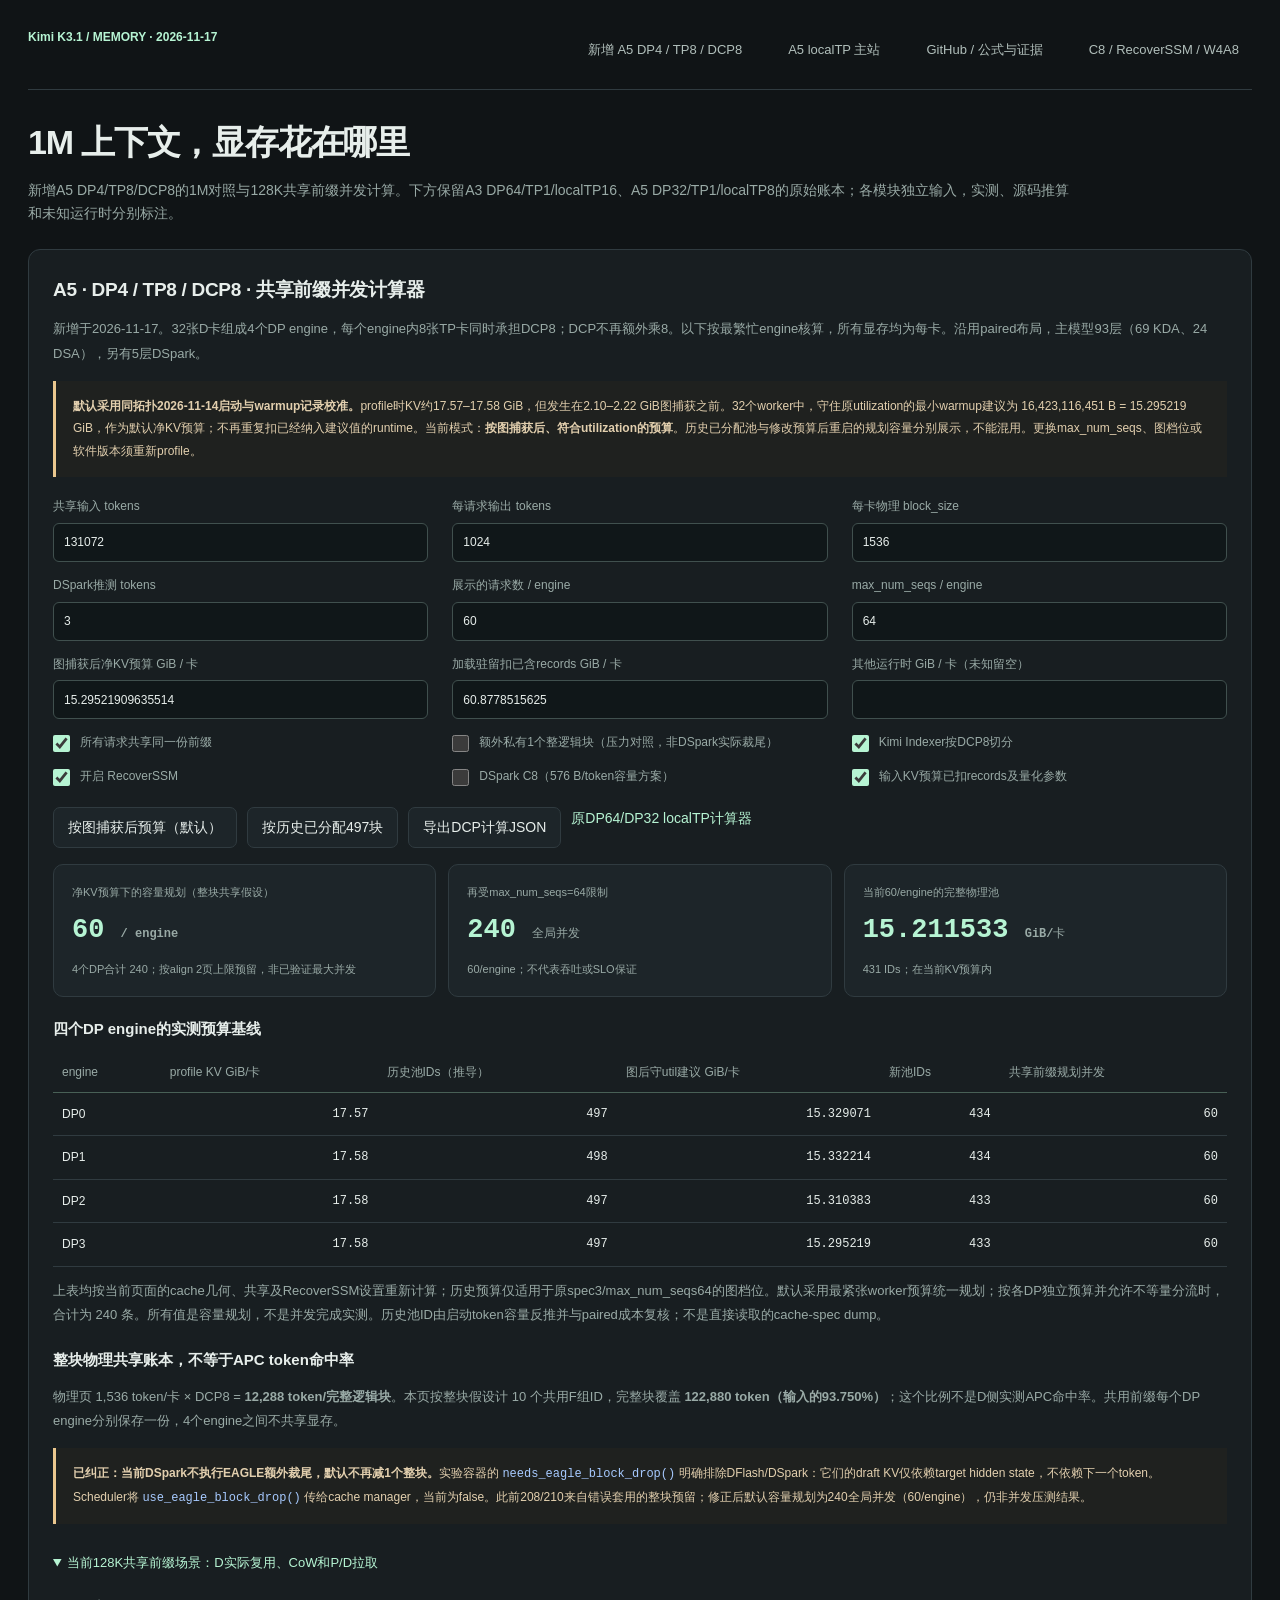
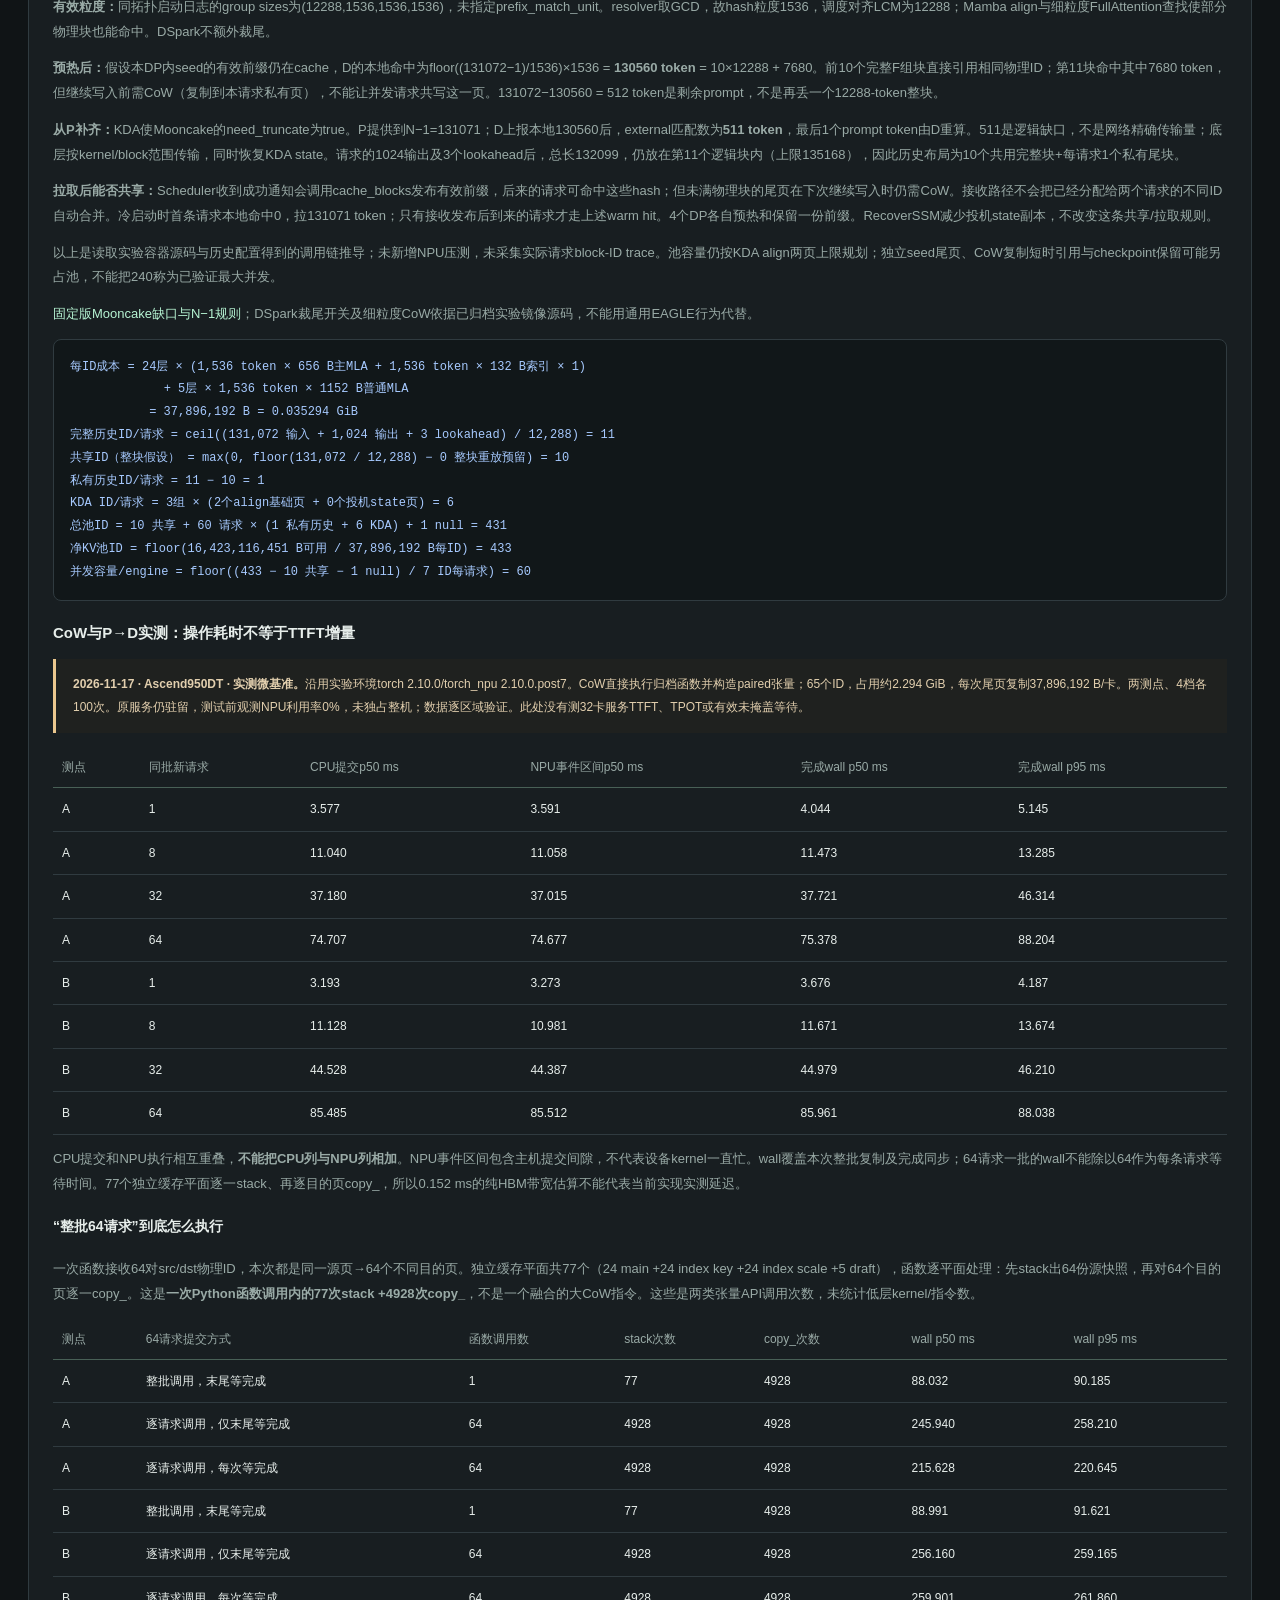
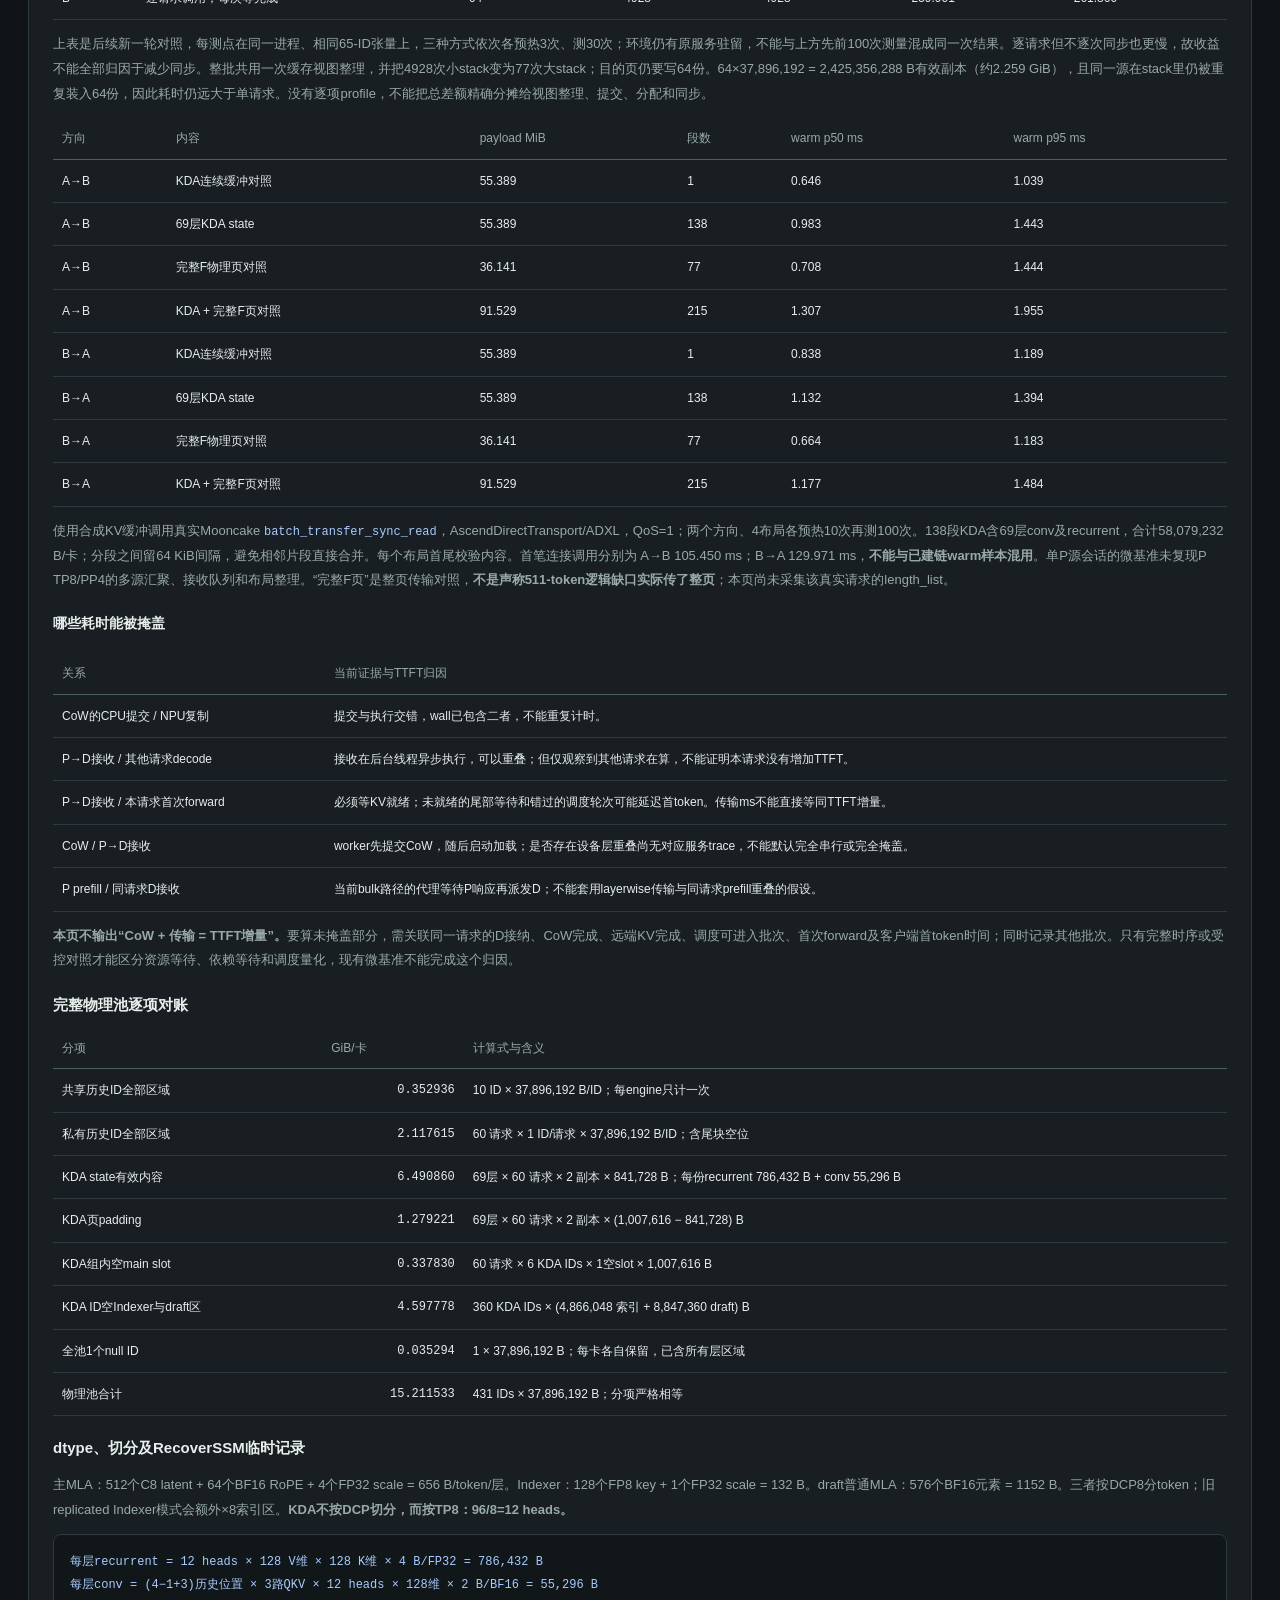
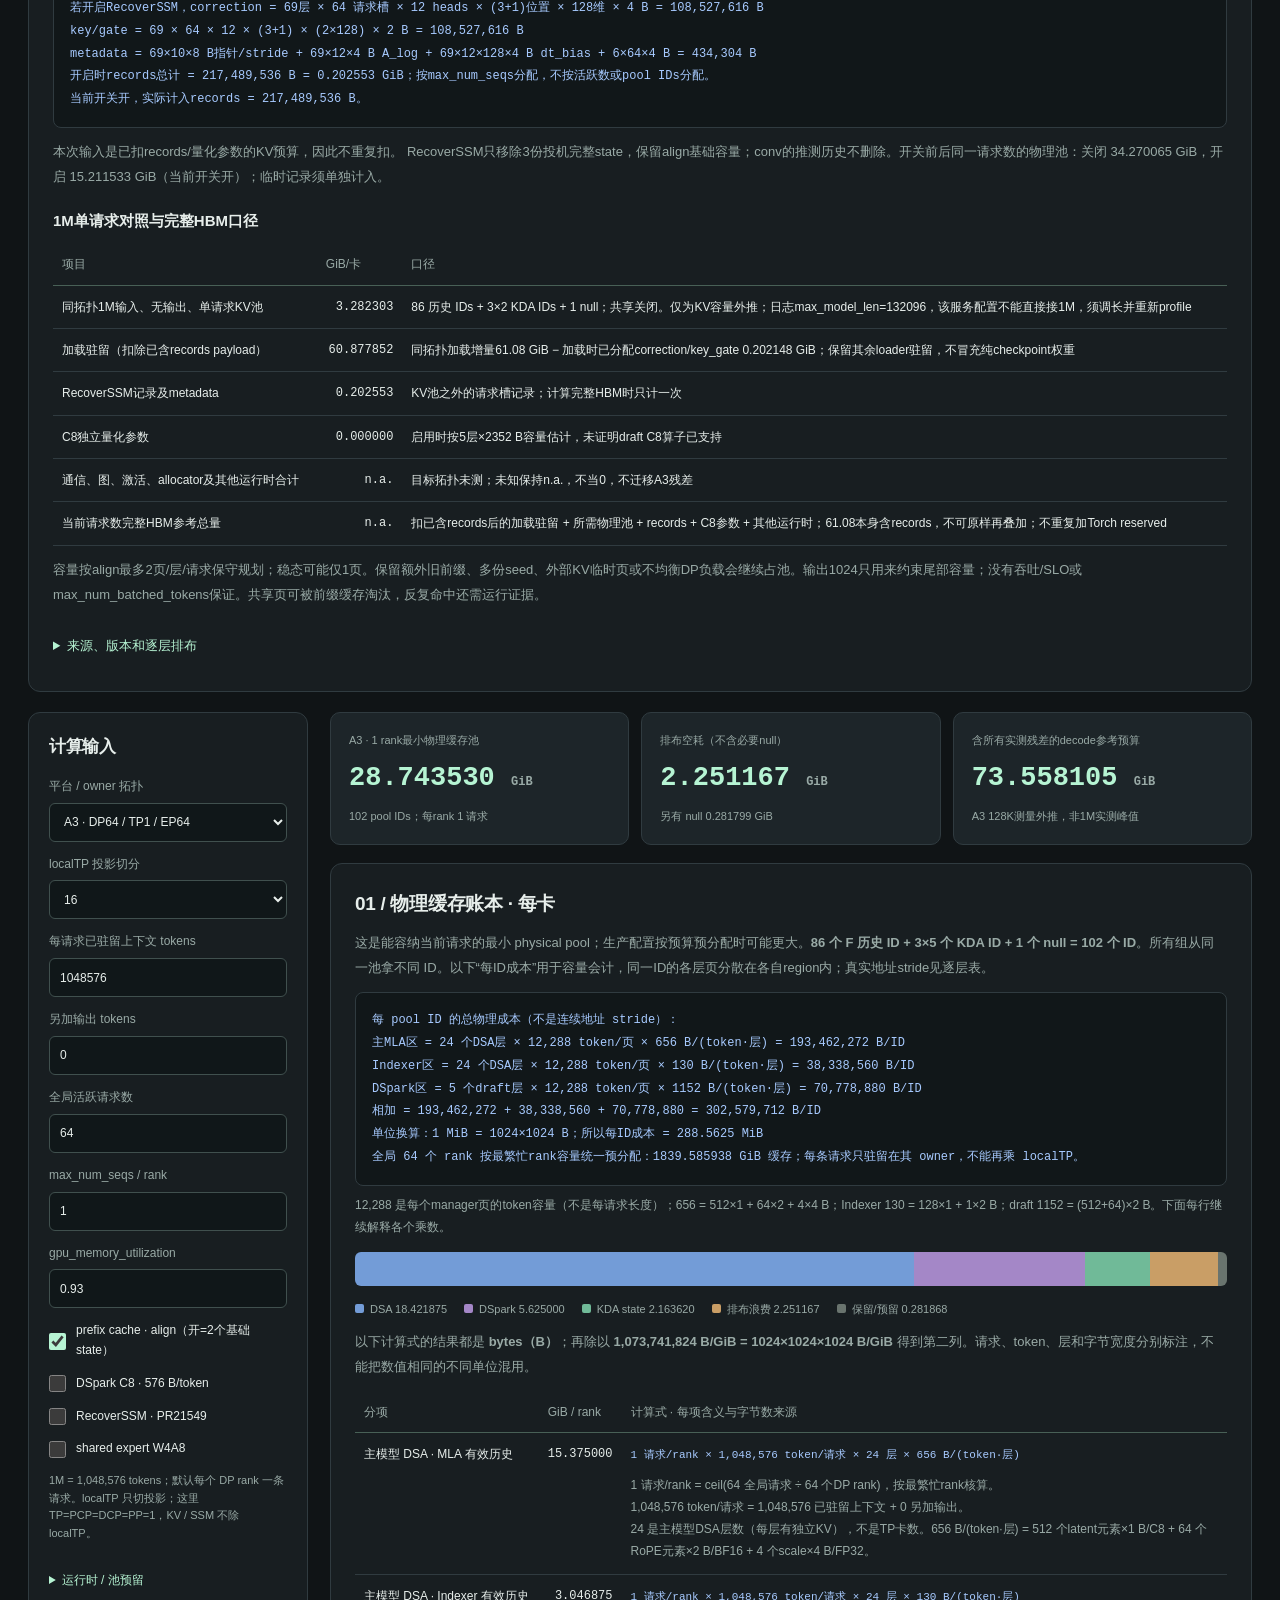
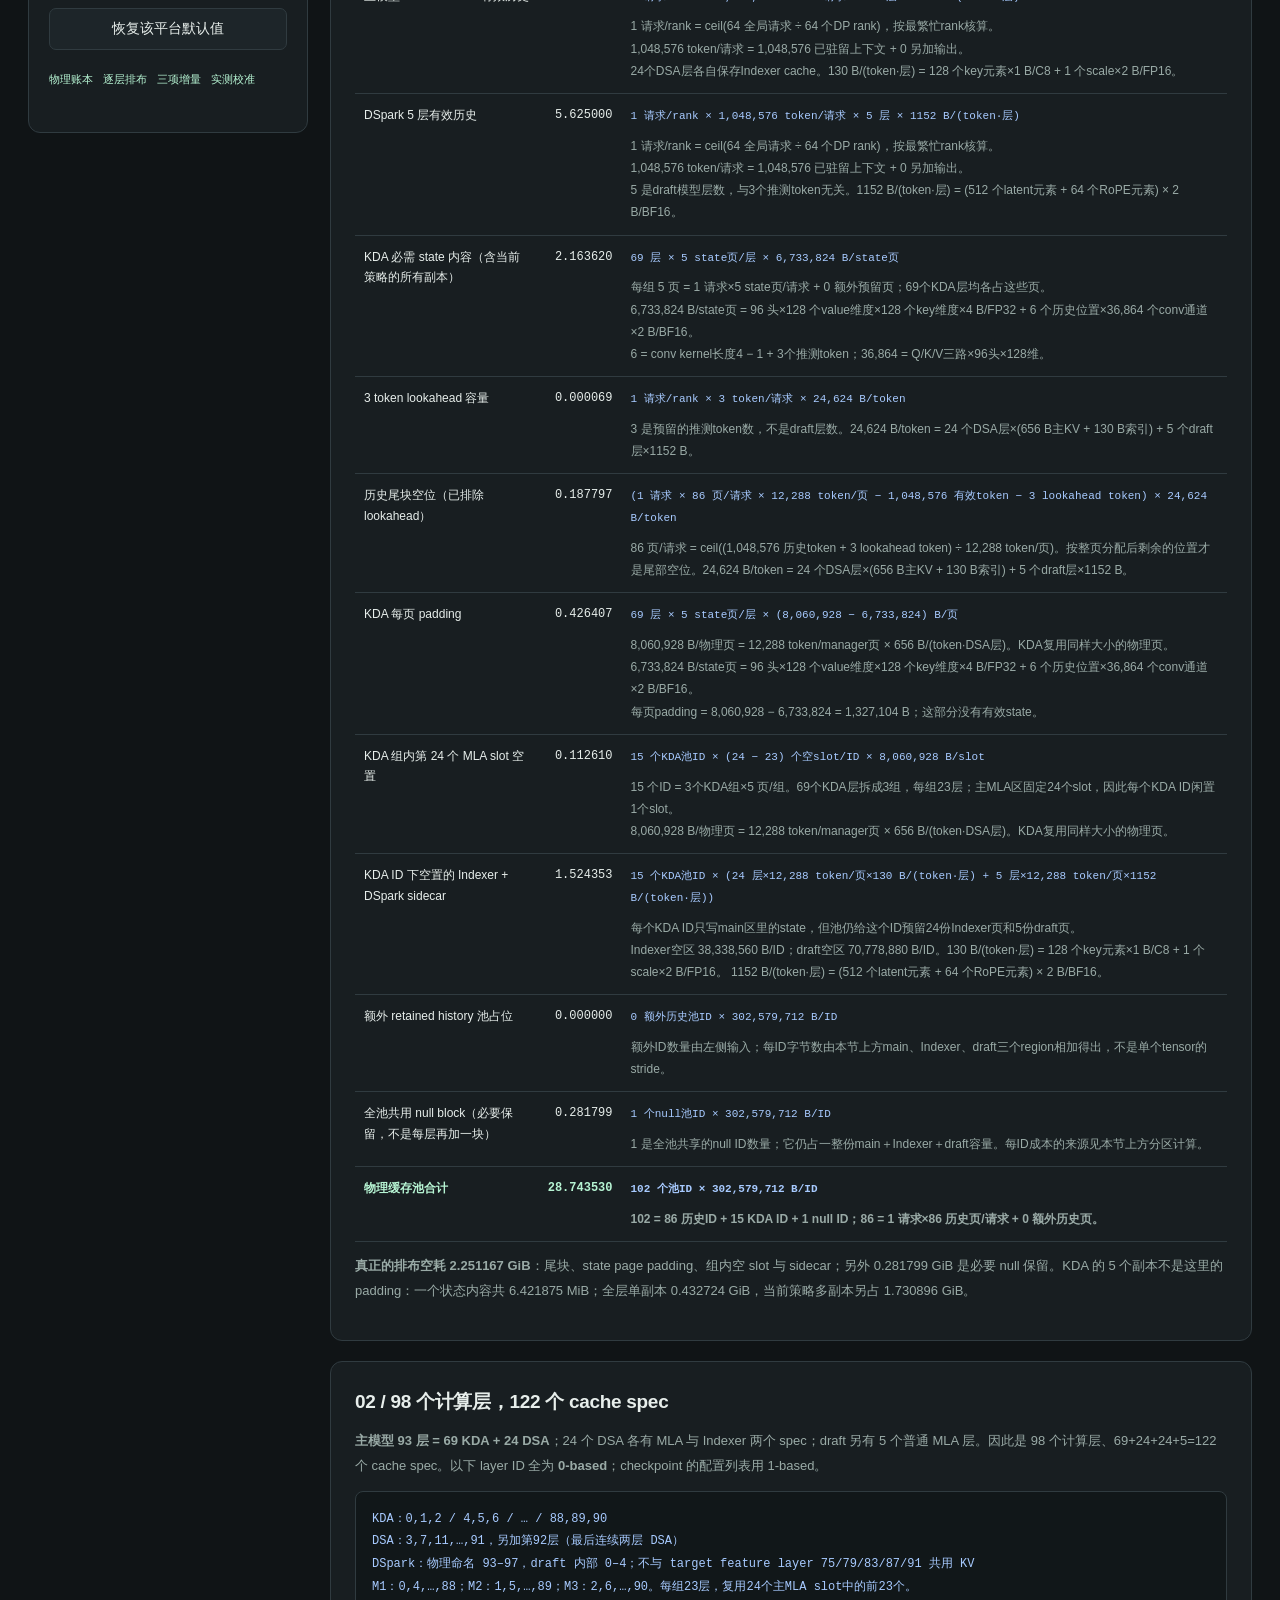
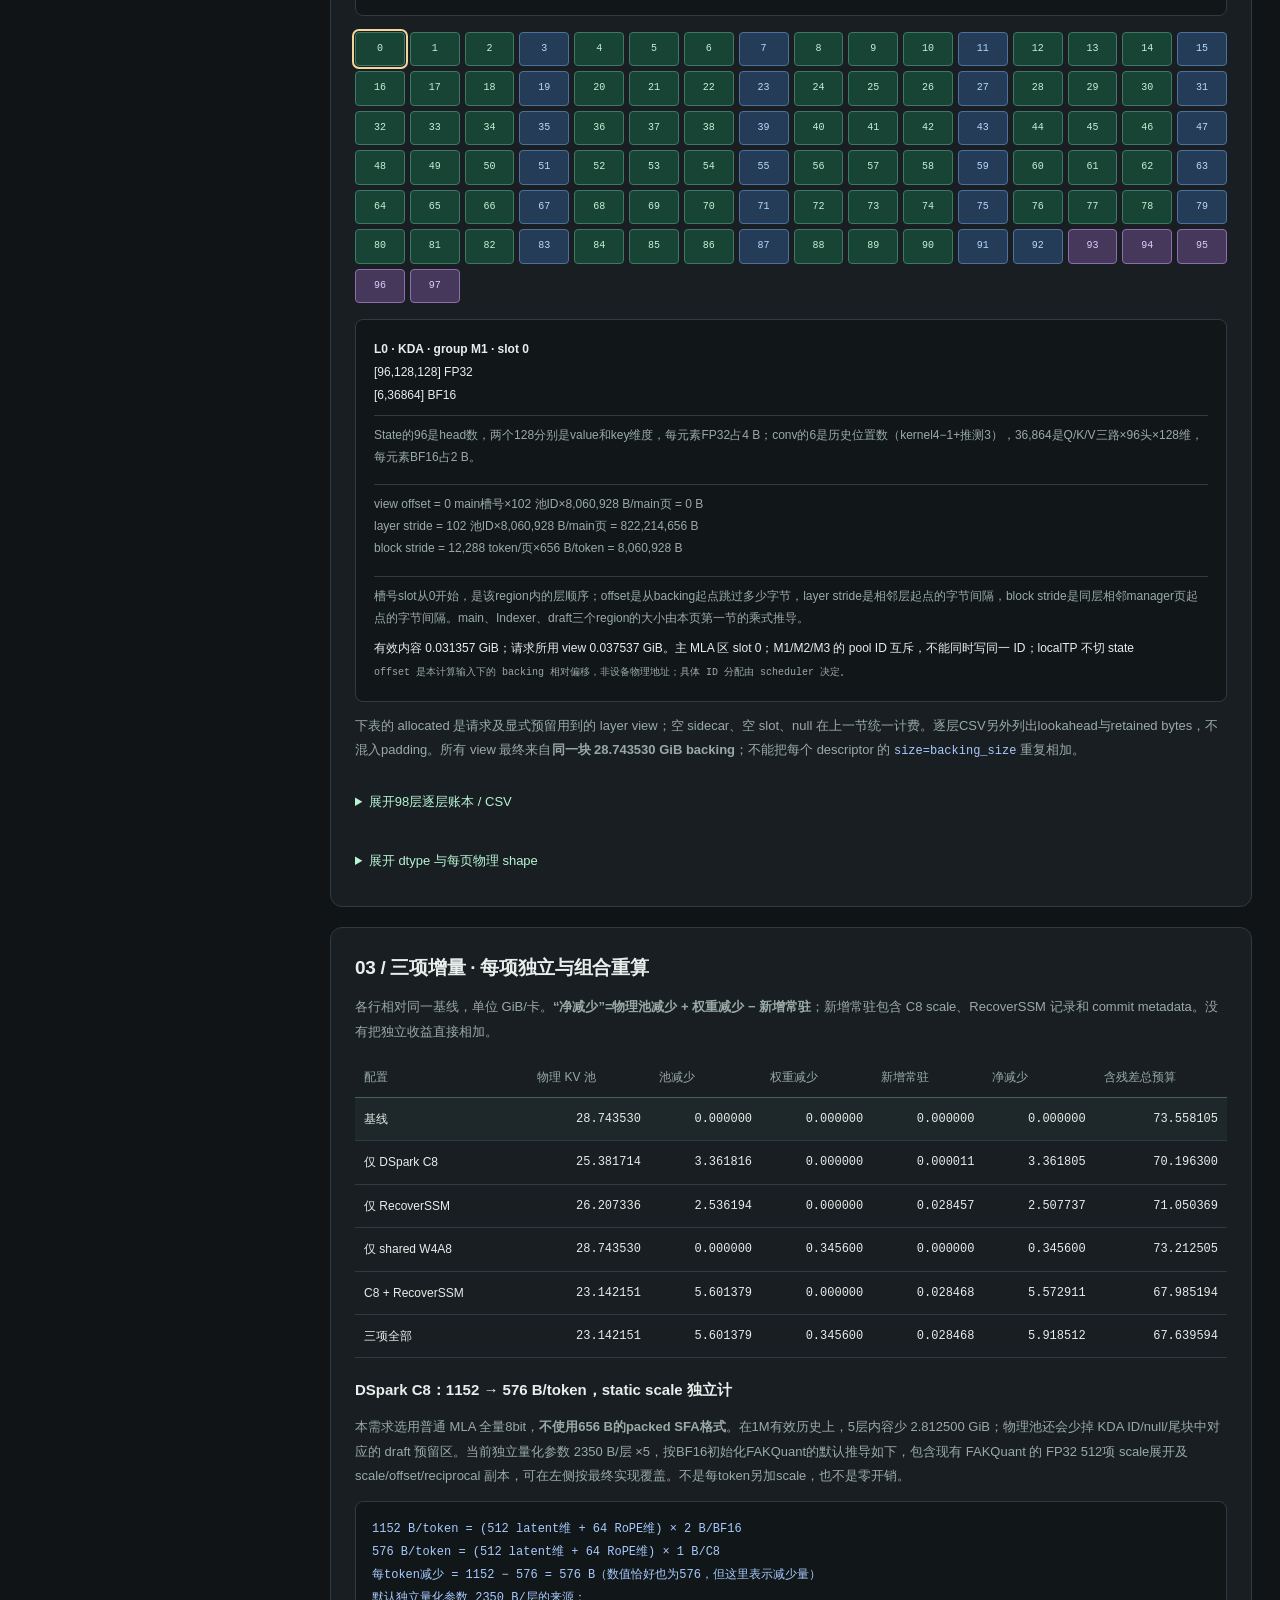
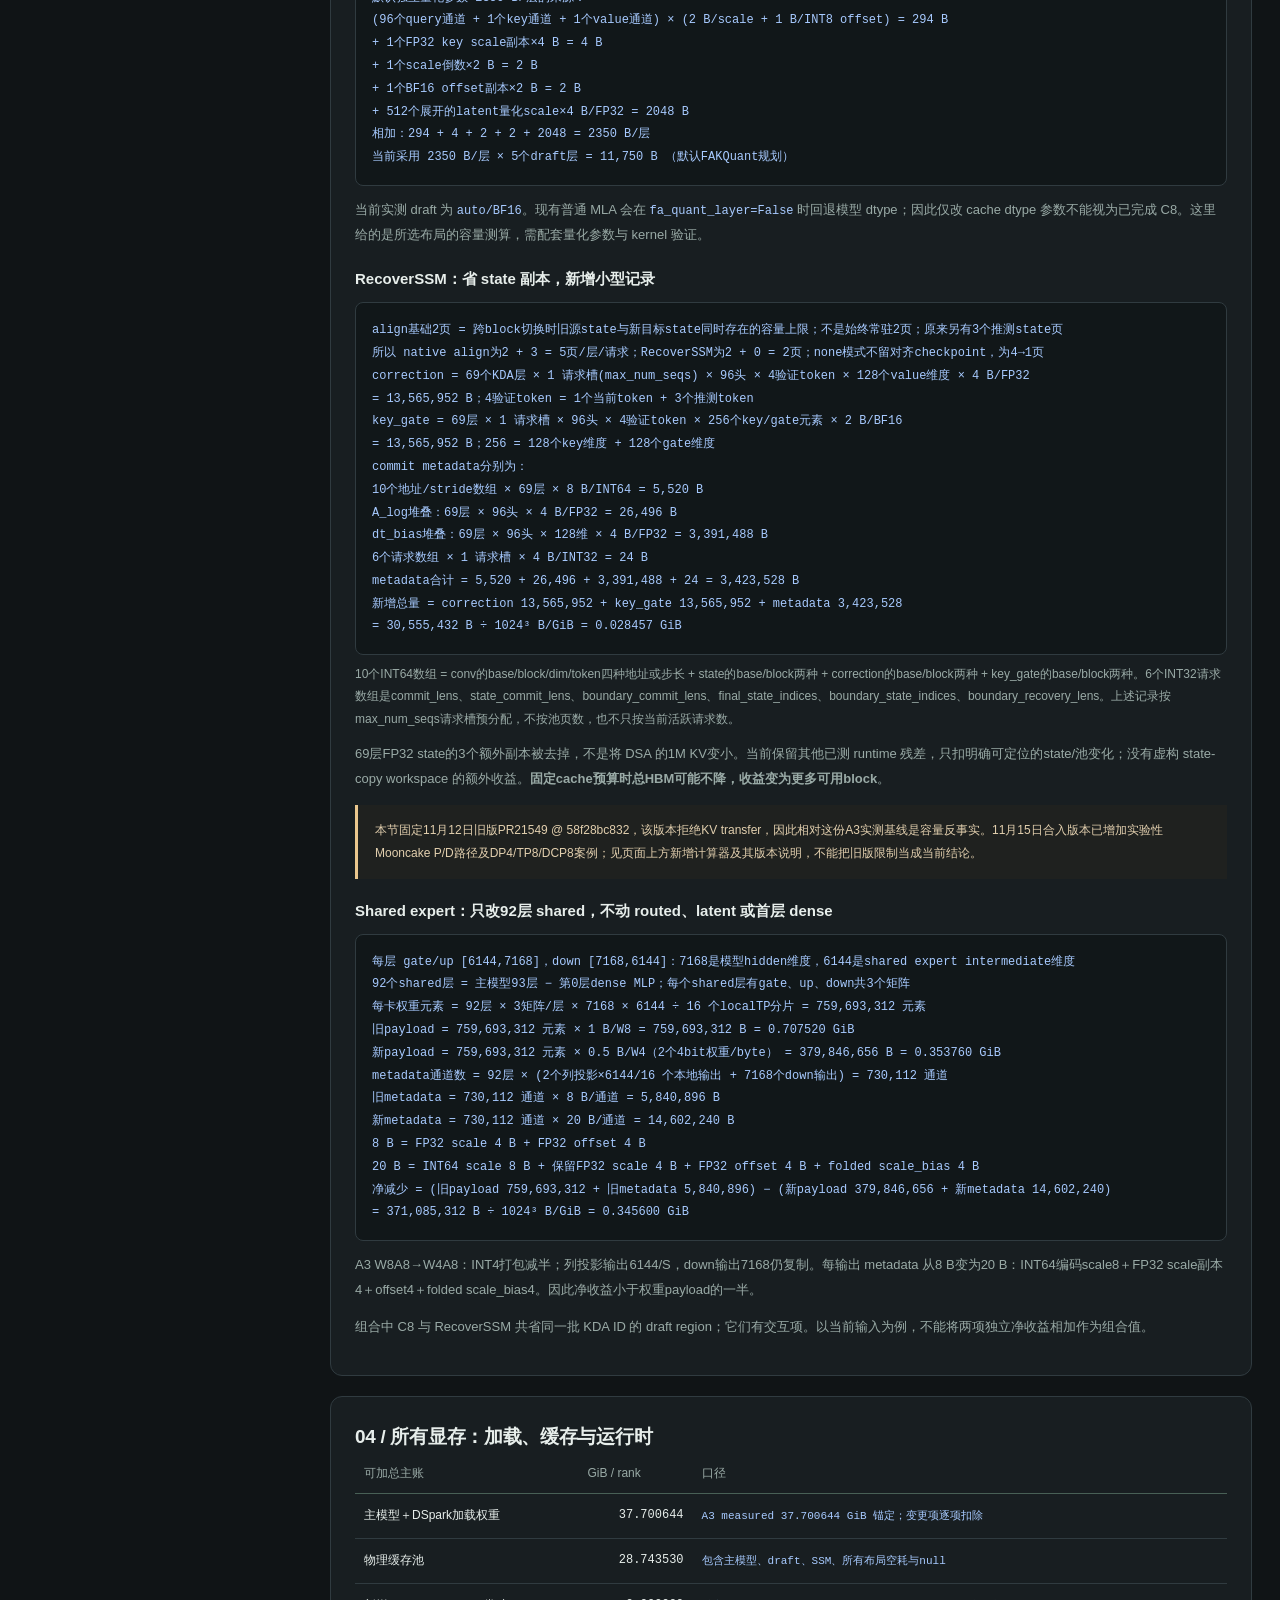
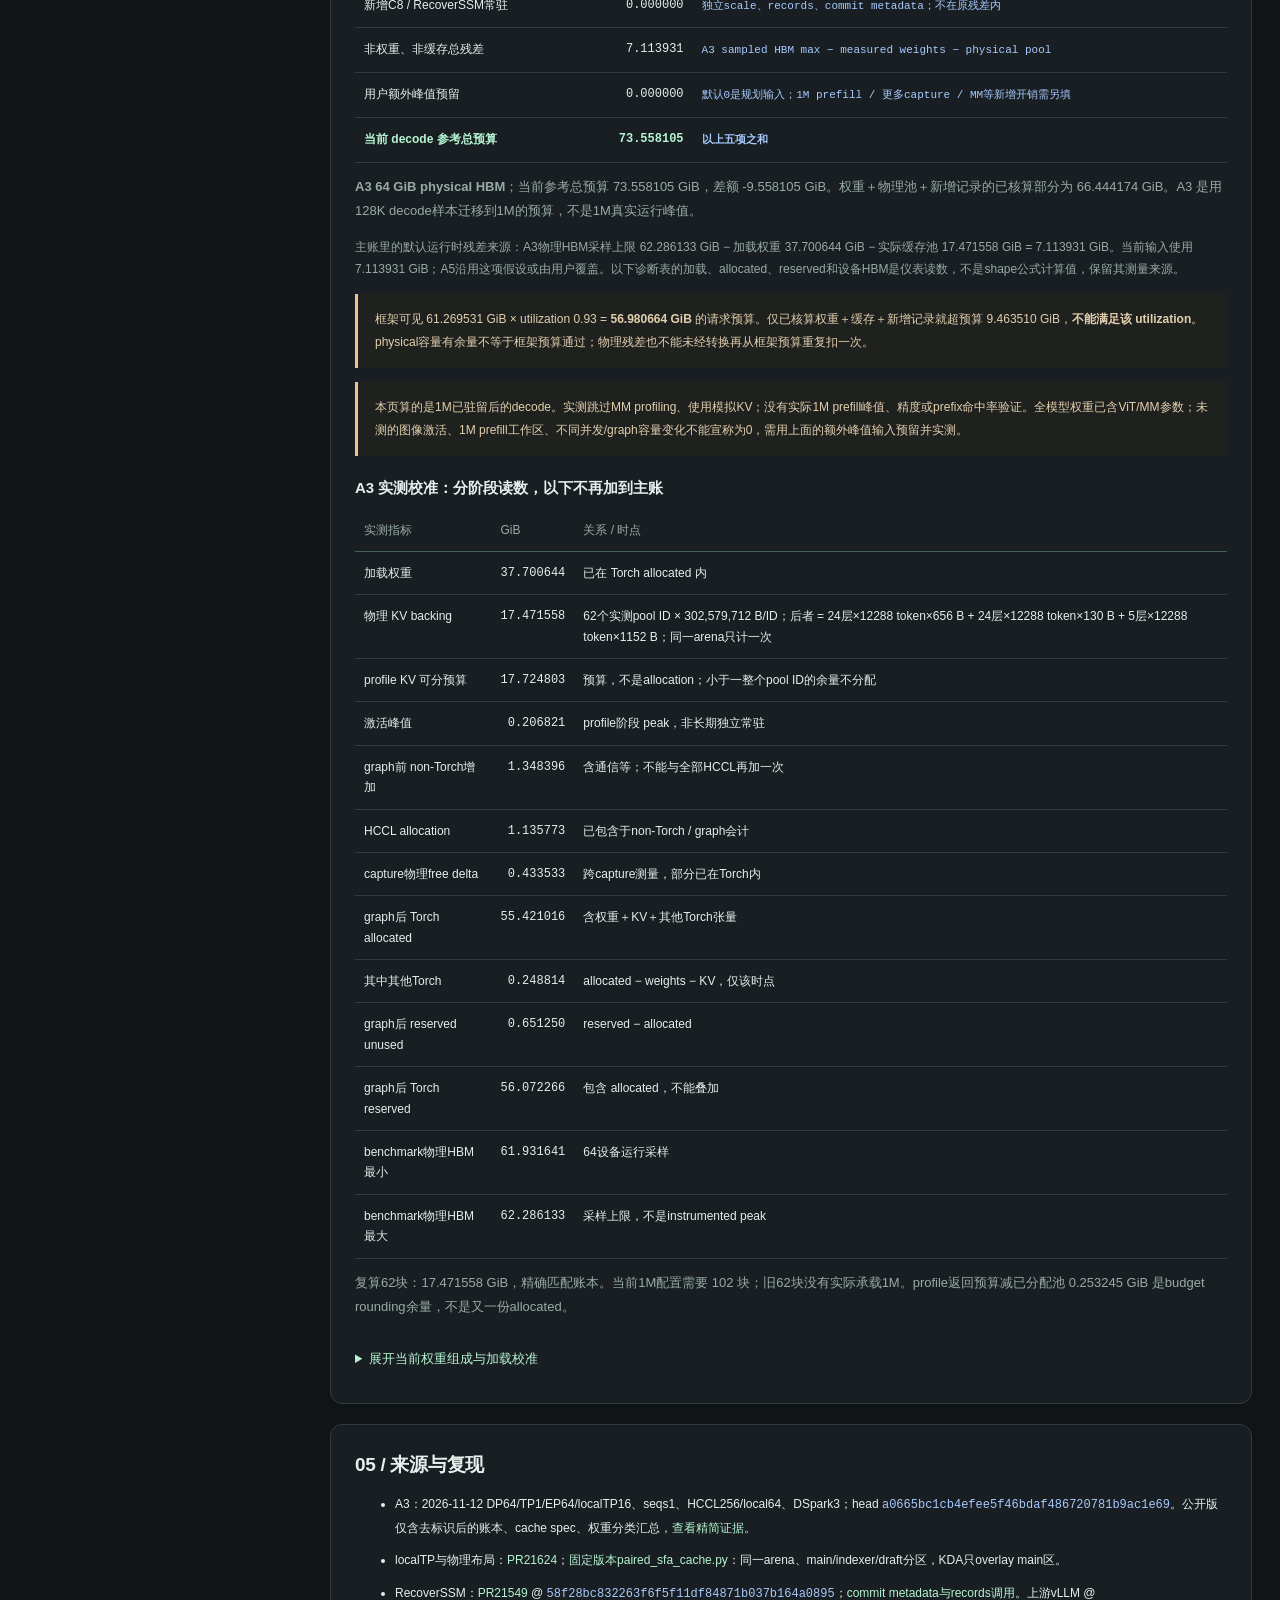
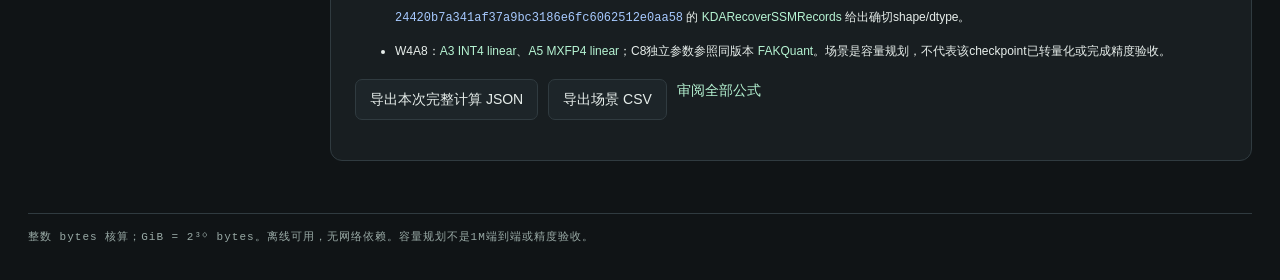
==== commit 1d07ece0: "docs: distinguish batched CoW calls from device operations and add serial controls" ====
--- a/docs/memory.html
+++ b/docs/memory.html
@@ -16,7 +16,7 @@
 <header class="mem-heading"><h1>1M 上下文，显存花在哪里</h1><p>新增A5 DP4/TP8/DCP8的1M对照与128K共享前缀并发计算。下方保留A3 DP64/TP1/localTP16、A5 DP32/TP1/localTP8的原始账本；各模块独立输入，实测、源码推算和未知运行时分别标注。</p></header>
 <section id="mem-dcp" class="mem-section"></section><div class="mem-layout"><aside id="mem-controls" class="mem-controls"></aside><main id="mem-results" style="padding:0;max-width:none;min-width:0"></main></div><footer class="mem-footer">整数 bytes 核算；GiB = 2³⁰ bytes。离线可用，无网络依赖。容量规划不是1M端到端或精度验收。</footer></div><script>window.KIMI_MEMORY_EVIDENCE={"date":"2026-11-12","sourceHead":"a0665bc1cb4efee5f46bdaf486720781b9ac1e69","upstreamHead":"24420b7a341af37a9bc3186e6fc6062512e0aa58","recoverHead":"58f28bc832263f6f5f11df84871b037b164a0895","configuration":{"dp":64,"tp":1,"ep":64,"localtp":16,"max_num_seqs":1,"max_num_batched_tokens":128,"gpu_memory_utilization":0.93,"hccl_buffsize_mib":256,"localtp_pg_buffer_mib":64,"ep_pg_buffer_mib":200,"cudagraph_capture_sizes":[4],"dspark_tokens":3,"synthetic_acceptance_length":2.7},"measured":{"weights_main_plus_draft_gib_measured":37.70064401626587,"kv_pool_physical_gib":17.4715576171875,"kv_pool_budget_gib":17.724802779965103,"activation_peak_gib_measured":0.20682096481323242,"non_torch_increase_before_graph_gib":1.3483963012695312,"hccl_buffer_allocation_gib":1.135772705078125,"graph_capture_physical_free_memory_delta_gib":0.43353271484375,"torch_allocated_after_graph_gib":55.42101573944092,"torch_reserved_after_graph_gib":56.072265625,"torch_reserved_unused_after_graph_gib":0.651249885559082},"framework":{"requested_memory":61182522163.200005,"peak_activation_memory":222072320,"non_torch_memory":1447829504,"available_kv_cache_memory_bytes":19031862067,"npugraph_memory_bytes":0,"weights_bytes":40480758272,"returned_cache_budget_bytes":19031862067,"total_device_bytes":65787658240,"initial_free_bytes":65278476288,"torch_allocated_bytes":40486151168,"torch_reserved_bytes":40808480768},"physicalSnapshot":{"minGiB":61.931640625,"maxGiB":62.2861328125,"devices":64,"workload":"128K simulated KV, decode, not 1M prefill"},"pool":{"blocks":62,"physicalBytes":18759942144,"logicalBlockTokens":12288,"groups":[{"layers":["language_model.model.layers.3.self_attn.attn","language_model.model.layers.3.self_attn.indexer.k_cache","language_model.model.layers.7.self_attn.attn","language_model.model.layers.7.self_attn.indexer.k_cache","language_model.model.layers.11.self_attn.attn","language_model.model.layers.11.self_attn.indexer.k_cache","language_model.model.layers.15.self_attn.attn","language_model.model.layers.15.self_attn.indexer.k_cache","language_model.model.layers.19.self_attn.attn","language_model.model.layers.19.self_attn.indexer.k_cache","language_model.model.layers.23.self_attn.attn","language_model.model.layers.23.self_attn.indexer.k_cache","language_model.model.layers.27.self_attn.attn","language_model.model.layers.27.self_attn.indexer.k_cache","language_model.model.layers.31.self_attn.attn","language_model.model.layers.31.self_attn.indexer.k_cache","language_model.model.layers.35.self_attn.attn","language_model.model.layers.35.self_attn.indexer.k_cache","language_model.model.layers.39.self_attn.attn","language_model.model.layers.39.self_attn.indexer.k_cache","language_model.model.layers.43.self_attn.attn","language_model.model.layers.43.self_attn.indexer.k_cache","language_model.model.layers.47.self_attn.attn","language_model.model.layers.47.self_attn.indexer.k_cache","language_model.model.layers.51.self_attn.attn","language_model.model.layers.51.self_attn.indexer.k_cache","language_model.model.layers.55.self_attn.attn","language_model.model.layers.55.self_attn.indexer.k_cache","language_model.model.layers.59.self_attn.attn","language_model.model.layers.59.self_attn.indexer.k_cache","language_model.model.layers.63.self_attn.attn","language_model.model.layers.63.self_attn.indexer.k_cache","language_model.model.layers.67.self_attn.attn","language_model.model.layers.67.self_attn.indexer.k_cache","language_model.model.layers.71.self_attn.attn","language_model.model.layers.71.self_attn.indexer.k_cache","language_model.model.layers.75.self_attn.attn","language_model.model.layers.75.self_attn.indexer.k_cache","language_model.model.layers.79.self_attn.attn","language_model.model.layers.79.self_attn.indexer.k_cache","language_model.model.layers.83.self_attn.attn","language_model.model.layers.83.self_attn.indexer.k_cache","language_model.model.layers.87.self_attn.attn","language_model.model.layers.87.self_attn.indexer.k_cache","language_model.model.layers.91.self_attn.attn","language_model.model.layers.91.self_attn.indexer.k_cache","language_model.model.layers.92.self_attn.attn","language_model.model.layers.92.self_attn.indexer.k_cache","model.layers.93.self_attn.attn","model.layers.94.self_attn.attn","model.layers.95.self_attn.attn","model.layers.96.self_attn.attn","model.layers.97.self_attn.attn"],"specClass":"UniformTypeKVCacheSpecs","pageBytes":302579712},{"layers":["language_model.model.layers.0.self_attn","language_model.model.layers.4.self_attn","language_model.model.layers.8.self_attn","language_model.model.layers.12.self_attn","language_model.model.layers.16.self_attn","language_model.model.layers.20.self_attn","language_model.model.layers.24.self_attn","language_model.model.layers.28.self_attn","language_model.model.layers.32.self_attn","language_model.model.layers.36.self_attn","language_model.model.layers.40.self_attn","language_model.model.layers.44.self_attn","language_model.model.layers.48.self_attn","language_model.model.layers.52.self_attn","language_model.model.layers.56.self_attn","language_model.model.layers.60.self_attn","language_model.model.layers.64.self_attn","language_model.model.layers.68.self_attn","language_model.model.layers.72.self_attn","language_model.model.layers.76.self_attn","language_model.model.layers.80.self_attn","language_model.model.layers.84.self_attn","language_model.model.layers.88.self_attn"],"specClass":"MambaSpec","pageBytes":8060928},{"layers":["language_model.model.layers.1.self_attn","language_model.model.layers.5.self_attn","language_model.model.layers.9.self_attn","language_model.model.layers.13.self_attn","language_model.model.layers.17.self_attn","language_model.model.layers.21.self_attn","language_model.model.layers.25.self_attn","language_model.model.layers.29.self_attn","language_model.model.layers.33.self_attn","language_model.model.layers.37.self_attn","language_model.model.layers.41.self_attn","language_model.model.layers.45.self_attn","language_model.model.layers.49.self_attn","language_model.model.layers.53.self_attn","language_model.model.layers.57.self_attn","language_model.model.layers.61.self_attn","language_model.model.layers.65.self_attn","language_model.model.layers.69.self_attn","language_model.model.layers.73.self_attn","language_model.model.layers.77.self_attn","language_model.model.layers.81.self_attn","language_model.model.layers.85.self_attn","language_model.model.layers.89.self_attn"],"specClass":"MambaSpec","pageBytes":8060928},{"layers":["language_model.model.layers.2.self_attn","language_model.model.layers.6.self_attn","language_model.model.layers.10.self_attn","language_model.model.layers.14.self_attn","language_model.model.layers.18.self_attn","language_model.model.layers.22.self_attn","language_model.model.layers.26.self_attn","language_model.model.layers.30.self_attn","language_model.model.layers.34.self_attn","language_model.model.layers.38.self_attn","language_model.model.layers.42.self_attn","language_model.model.layers.46.self_attn","language_model.model.layers.50.self_attn","language_model.model.layers.54.self_attn","language_model.model.layers.58.self_attn","language_model.model.layers.62.self_attn","language_model.model.layers.66.self_attn","language_model.model.layers.70.self_attn","language_model.model.layers.74.self_attn","language_model.model.layers.78.self_attn","language_model.model.layers.82.self_attn","language_model.model.layers.86.self_attn","language_model.model.layers.90.self_attn"],"specClass":"MambaSpec","pageBytes":8060928}]},"cacheSpecs":[{"name":"language_model.model.layers.3.self_attn.indexer.k_cache","class":"AscendSFAIndexerCacheSpec","spec":{"block_size":12288,"dcp_sharded":true,"block_stride_alignment":null,"is_draft":false,"max_tp_shards":1,"num_kv_heads":1,"head_size":128,"dtype":"torch.int8","head_size_v":0,"kv_quant_mode":0,"page_size_padded":null,"num_head_slots":null,"state_content_bytes":null,"tokens_per_state":1,"sliding_window":null,"attention_chunk_size":null,"non_causal":false,"cache_dtype_str":"int8","topk_buffer_width":null,"alignment":null,"model_version":null,"cache_role":"sparse","is_index_group_leader":false,"non_causal_multi_token_decode":false,"scale_dim":1,"scale_dtype":"torch.float16","cache_sparse_li_c8":true,"cache_sparse_li_c4":false,"sfa_dcp_replicated_indexer_size":1,"block_table_block_size":null},"pageBytes":1597440},{"name":"language_model.model.layers.3.self_attn.attn","class":"AscendMLAAttentionSpec","spec":{"block_size":12288,"dcp_sharded":true,"block_stride_alignment":null,"is_draft":false,"max_tp_shards":1,"num_kv_heads":1,"head_size":656,"dtype":"torch.int8","head_size_v":0,"kv_quant_mode":0,"page_size_padded":null,"num_head_slots":null,"state_content_bytes":null,"tokens_per_state":1,"sliding_window":null,"attention_chunk_size":null,"non_causal":false,"cache_dtype_str":"int8","topk_buffer_width":null,"alignment":null,"model_version":null,"cache_role":"sparse","is_index_group_leader":false,"non_causal_multi_token_decode":false,"num_heads":1,"scale_dim":0,"scale_dtype":"torch.int8","cache_sparse_sfa_c8":true,"cache_sparse_sfa_turboquant":false,"store_on_host":false,"indexes_kv_by_block_stride":false,"block_table_block_size":null},"pageBytes":8060928},{"name":"language_model.model.layers.7.self_attn.indexer.k_cache","class":"AscendSFAIndexerCacheSpec","spec":{"block_size":12288,"dcp_sharded":true,"block_stride_alignment":null,"is_draft":false,"max_tp_shards":1,"num_kv_heads":1,"head_size":128,"dtype":"torch.int8","head_size_v":0,"kv_quant_mode":0,"page_size_padded":null,"num_head_slots":null,"state_content_bytes":null,"tokens_per_state":1,"sliding_window":null,"attention_chunk_size":null,"non_causal":false,"cache_dtype_str":"int8","topk_buffer_width":null,"alignment":null,"model_version":null,"cache_role":"sparse","is_index_group_leader":false,"non_causal_multi_token_decode":false,"scale_dim":1,"scale_dtype":"torch.float16","cache_sparse_li_c8":true,"cache_sparse_li_c4":false,"sfa_dcp_replicated_indexer_size":1,"block_table_block_size":null},"pageBytes":1597440},{"name":"language_model.model.layers.7.self_attn.attn","class":"AscendMLAAttentionSpec","spec":{"block_size":12288,"dcp_sharded":true,"block_stride_alignment":null,"is_draft":false,"max_tp_shards":1,"num_kv_heads":1,"head_size":656,"dtype":"torch.int8","head_size_v":0,"kv_quant_mode":0,"page_size_padded":null,"num_head_slots":null,"state_content_bytes":null,"tokens_per_state":1,"sliding_window":null,"attention_chunk_size":null,"non_causal":false,"cache_dtype_str":"int8","topk_buffer_width":null,"alignment":null,"model_version":null,"cache_role":"sparse","is_index_group_leader":false,"non_causal_multi_token_decode":false,"num_heads":1,"scale_dim":0,"scale_dtype":"torch.int8","cache_sparse_sfa_c8":true,"cache_sparse_sfa_turboquant":false,"store_on_host":false,"indexes_kv_by_block_stride":false,"block_table_block_size":null},"pageBytes":8060928},{"name":"language_model.model.layers.11.self_attn.indexer.k_cache","class":"AscendSFAIndexerCacheSpec","spec":{"block_size":12288,"dcp_sharded":true,"block_stride_alignment":null,"is_draft":false,"max_tp_shards":1,"num_kv_heads":1,"head_size":128,"dtype":"torch.int8","head_size_v":0,"kv_quant_mode":0,"page_size_padded":null,"num_head_slots":null,"state_content_bytes":null,"tokens_per_state":1,"sliding_window":null,"attention_chunk_size":null,"non_causal":false,"cache_dtype_str":"int8","topk_buffer_width":null,"alignment":null,"model_version":null,"cache_role":"sparse","is_index_group_leader":false,"non_causal_multi_token_decode":false,"scale_dim":1,"scale_dtype":"torch.float16","cache_sparse_li_c8":true,"cache_sparse_li_c4":false,"sfa_dcp_replicated_indexer_size":1,"block_table_block_size":null},"pageBytes":1597440},{"name":"language_model.model.layers.11.self_attn.attn","class":"AscendMLAAttentionSpec","spec":{"block_size":12288,"dcp_sharded":true,"block_stride_alignment":null,"is_draft":false,"max_tp_shards":1,"num_kv_heads":1,"head_size":656,"dtype":"torch.int8","head_size_v":0,"kv_quant_mode":0,"page_size_padded":null,"num_head_slots":null,"state_content_bytes":null,"tokens_per_state":1,"sliding_window":null,"attention_chunk_size":null,"non_causal":false,"cache_dtype_str":"int8","topk_buffer_width":null,"alignment":null,"model_version":null,"cache_role":"sparse","is_index_group_leader":false,"non_causal_multi_token_decode":false,"num_heads":1,"scale_dim":0,"scale_dtype":"torch.int8","cache_sparse_sfa_c8":true,"cache_sparse_sfa_turboquant":false,"store_on_host":false,"indexes_kv_by_block_stride":false,"block_table_block_size":null},"pageBytes":8060928},{"name":"language_model.model.layers.15.self_attn.indexer.k_cache","class":"AscendSFAIndexerCacheSpec","spec":{"block_size":12288,"dcp_sharded":true,"block_stride_alignment":null,"is_draft":false,"max_tp_shards":1,"num_kv_heads":1,"head_size":128,"dtype":"torch.int8","head_size_v":0,"kv_quant_mode":0,"page_size_padded":null,"num_head_slots":null,"state_content_bytes":null,"tokens_per_state":1,"sliding_window":null,"attention_chunk_size":null,"non_causal":false,"cache_dtype_str":"int8","topk_buffer_width":null,"alignment":null,"model_version":null,"cache_role":"sparse","is_index_group_leader":false,"non_causal_multi_token_decode":false,"scale_dim":1,"scale_dtype":"torch.float16","cache_sparse_li_c8":true,"cache_sparse_li_c4":false,"sfa_dcp_replicated_indexer_size":1,"block_table_block_size":null},"pageBytes":1597440},{"name":"language_model.model.layers.15.self_attn.attn","class":"AscendMLAAttentionSpec","spec":{"block_size":12288,"dcp_sharded":true,"block_stride_alignment":null,"is_draft":false,"max_tp_shards":1,"num_kv_heads":1,"head_size":656,"dtype":"torch.int8","head_size_v":0,"kv_quant_mode":0,"page_size_padded":null,"num_head_slots":null,"state_content_bytes":null,"tokens_per_state":1,"sliding_window":null,"attention_chunk_size":null,"non_causal":false,"cache_dtype_str":"int8","topk_buffer_width":null,"alignment":null,"model_version":null,"cache_role":"sparse","is_index_group_leader":false,"non_causal_multi_token_decode":false,"num_heads":1,"scale_dim":0,"scale_dtype":"torch.int8","cache_sparse_sfa_c8":true,"cache_sparse_sfa_turboquant":false,"store_on_host":false,"indexes_kv_by_block_stride":false,"block_table_block_size":null},"pageBytes":8060928},{"name":"language_model.model.layers.19.self_attn.indexer.k_cache","class":"AscendSFAIndexerCacheSpec","spec":{"block_size":12288,"dcp_sharded":true,"block_stride_alignment":null,"is_draft":false,"max_tp_shards":1,"num_kv_heads":1,"head_size":128,"dtype":"torch.int8","head_size_v":0,"kv_quant_mode":0,"page_size_padded":null,"num_head_slots":null,"state_content_bytes":null,"tokens_per_state":1,"sliding_window":null,"attention_chunk_size":null,"non_causal":false,"cache_dtype_str":"int8","topk_buffer_width":null,"alignment":null,"model_version":null,"cache_role":"sparse","is_index_group_leader":false,"non_causal_multi_token_decode":false,"scale_dim":1,"scale_dtype":"torch.float16","cache_sparse_li_c8":true,"cache_sparse_li_c4":false,"sfa_dcp_replicated_indexer_size":1,"block_table_block_size":null},"pageBytes":1597440},{"name":"language_model.model.layers.19.self_attn.attn","class":"AscendMLAAttentionSpec","spec":{"block_size":12288,"dcp_sharded":true,"block_stride_alignment":null,"is_draft":false,"max_tp_shards":1,"num_kv_heads":1,"head_size":656,"dtype":"torch.int8","head_size_v":0,"kv_quant_mode":0,"page_size_padded":null,"num_head_slots":null,"state_content_bytes":null,"tokens_per_state":1,"sliding_window":null,"attention_chunk_size":null,"non_causal":false,"cache_dtype_str":"int8","topk_buffer_width":null,"alignment":null,"model_version":null,"cache_role":"sparse","is_index_group_leader":false,"non_causal_multi_token_decode":false,"num_heads":1,"scale_dim":0,"scale_dtype":"torch.int8","cache_sparse_sfa_c8":true,"cache_sparse_sfa_turboquant":false,"store_on_host":false,"indexes_kv_by_block_stride":false,"block_table_block_size":null},"pageBytes":8060928},{"name":"language_model.model.layers.23.self_attn.indexer.k_cache","class":"AscendSFAIndexerCacheSpec","spec":{"block_size":12288,"dcp_sharded":true,"block_stride_alignment":null,"is_draft":false,"max_tp_shards":1,"num_kv_heads":1,"head_size":128,"dtype":"torch.int8","head_size_v":0,"kv_quant_mode":0,"page_size_padded":null,"num_head_slots":null,"state_content_bytes":null,"tokens_per_state":1,"sliding_window":null,"attention_chunk_size":null,"non_causal":false,"cache_dtype_str":"int8","topk_buffer_width":null,"alignment":null,"model_version":null,"cache_role":"sparse","is_index_group_leader":false,"non_causal_multi_token_decode":false,"scale_dim":1,"scale_dtype":"torch.float16","cache_sparse_li_c8":true,"cache_sparse_li_c4":false,"sfa_dcp_replicated_indexer_size":1,"block_table_block_size":null},"pageBytes":1597440},{"name":"language_model.model.layers.23.self_attn.attn","class":"AscendMLAAttentionSpec","spec":{"block_size":12288,"dcp_sharded":true,"block_stride_alignment":null,"is_draft":false,"max_tp_shards":1,"num_kv_heads":1,"head_size":656,"dtype":"torch.int8","head_size_v":0,"kv_quant_mode":0,"page_size_padded":null,"num_head_slots":null,"state_content_bytes":null,"tokens_per_state":1,"sliding_window":null,"attention_chunk_size":null,"non_causal":false,"cache_dtype_str":"int8","topk_buffer_width":null,"alignment":null,"model_version":null,"cache_role":"sparse","is_index_group_leader":false,"non_causal_multi_token_decode":false,"num_heads":1,"scale_dim":0,"scale_dtype":"torch.int8","cache_sparse_sfa_c8":true,"cache_sparse_sfa_turboquant":false,"store_on_host":false,"indexes_kv_by_block_stride":false,"block_table_block_size":null},"pageBytes":8060928},{"name":"language_model.model.layers.27.self_attn.indexer.k_cache","class":"AscendSFAIndexerCacheSpec","spec":{"block_size":12288,"dcp_sharded":true,"block_stride_alignment":null,"is_draft":false,"max_tp_shards":1,"num_kv_heads":1,"head_size":128,"dtype":"torch.int8","head_size_v":0,"kv_quant_mode":0,"page_size_padded":null,"num_head_slots":null,"state_content_bytes":null,"tokens_per_state":1,"sliding_window":null,"attention_chunk_size":null,"non_causal":false,"cache_dtype_str":"int8","topk_buffer_width":null,"alignment":null,"model_version":null,"cache_role":"sparse","is_index_group_leader":false,"non_causal_multi_token_decode":false,"scale_dim":1,"scale_dtype":"torch.float16","cache_sparse_li_c8":true,"cache_sparse_li_c4":false,"sfa_dcp_replicated_indexer_size":1,"block_table_block_size":null},"pageBytes":1597440},{"name":"language_model.model.layers.27.self_attn.attn","class":"AscendMLAAttentionSpec","spec":{"block_size":12288,"dcp_sharded":true,"block_stride_alignment":null,"is_draft":false,"max_tp_shards":1,"num_kv_heads":1,"head_size":656,"dtype":"torch.int8","head_size_v":0,"kv_quant_mode":0,"page_size_padded":null,"num_head_slots":null,"state_content_bytes":null,"tokens_per_state":1,"sliding_window":null,"attention_chunk_size":null,"non_causal":false,"cache_dtype_str":"int8","topk_buffer_width":null,"alignment":null,"model_version":null,"cache_role":"sparse","is_index_group_leader":false,"non_causal_multi_token_decode":false,"num_heads":1,"scale_dim":0,"scale_dtype":"torch.int8","cache_sparse_sfa_c8":true,"cache_sparse_sfa_turboquant":false,"store_on_host":false,"indexes_kv_by_block_stride":false,"block_table_block_size":null},"pageBytes":8060928},{"name":"language_model.model.layers.31.self_attn.indexer.k_cache","class":"AscendSFAIndexerCacheSpec","spec":{"block_size":12288,"dcp_sharded":true,"block_stride_alignment":null,"is_draft":false,"max_tp_shards":1,"num_kv_heads":1,"head_size":128,"dtype":"torch.int8","head_size_v":0,"kv_quant_mode":0,"page_size_padded":null,"num_head_slots":null,"state_content_bytes":null,"tokens_per_state":1,"sliding_window":null,"attention_chunk_size":null,"non_causal":false,"cache_dtype_str":"int8","topk_buffer_width":null,"alignment":null,"model_version":null,"cache_role":"sparse","is_index_group_leader":false,"non_causal_multi_token_decode":false,"scale_dim":1,"scale_dtype":"torch.float16","cache_sparse_li_c8":true,"cache_sparse_li_c4":false,"sfa_dcp_replicated_indexer_size":1,"block_table_block_size":null},"pageBytes":1597440},{"name":"language_model.model.layers.31.self_attn.attn","class":"AscendMLAAttentionSpec","spec":{"block_size":12288,"dcp_sharded":true,"block_stride_alignment":null,"is_draft":false,"max_tp_shards":1,"num_kv_heads":1,"head_size":656,"dtype":"torch.int8","head_size_v":0,"kv_quant_mode":0,"page_size_padded":null,"num_head_slots":null,"state_content_bytes":null,"tokens_per_state":1,"sliding_window":null,"attention_chunk_size":null,"non_causal":false,"cache_dtype_str":"int8","topk_buffer_width":null,"alignment":null,"model_version":null,"cache_role":"sparse","is_index_group_leader":false,"non_causal_multi_token_decode":false,"num_heads":1,"scale_dim":0,"scale_dtype":"torch.int8","cache_sparse_sfa_c8":true,"cache_sparse_sfa_turboquant":false,"store_on_host":false,"indexes_kv_by_block_stride":false,"block_table_block_size":null},"pageBytes":8060928},{"name":"language_model.model.layers.35.self_attn.indexer.k_cache","class":"AscendSFAIndexerCacheSpec","spec":{"block_size":12288,"dcp_sharded":true,"block_stride_alignment":null,"is_draft":false,"max_tp_shards":1,"num_kv_heads":1,"head_size":128,"dtype":"torch.int8","head_size_v":0,"kv_quant_mode":0,"page_size_padded":null,"num_head_slots":null,"state_content_bytes":null,"tokens_per_state":1,"sliding_window":null,"attention_chunk_size":null,"non_causal":false,"cache_dtype_str":"int8","topk_buffer_width":null,"alignment":null,"model_version":null,"cache_role":"sparse","is_index_group_leader":false,"non_causal_multi_token_decode":false,"scale_dim":1,"scale_dtype":"torch.float16","cache_sparse_li_c8":true,"cache_sparse_li_c4":false,"sfa_dcp_replicated_indexer_size":1,"block_table_block_size":null},"pageBytes":1597440},{"name":"language_model.model.layers.35.self_attn.attn","class":"AscendMLAAttentionSpec","spec":{"block_size":12288,"dcp_sharded":true,"block_stride_alignment":null,"is_draft":false,"max_tp_shards":1,"num_kv_heads":1,"head_size":656,"dtype":"torch.int8","head_size_v":0,"kv_quant_mode":0,"page_size_padded":null,"num_head_slots":null,"state_content_bytes":null,"tokens_per_state":1,"sliding_window":null,"attention_chunk_size":null,"non_causal":false,"cache_dtype_str":"int8","topk_buffer_width":null,"alignment":null,"model_version":null,"cache_role":"sparse","is_index_group_leader":false,"non_causal_multi_token_decode":false,"num_heads":1,"scale_dim":0,"scale_dtype":"torch.int8","cache_sparse_sfa_c8":true,"cache_sparse_sfa_turboquant":false,"store_on_host":false,"indexes_kv_by_block_stride":false,"block_table_block_size":null},"pageBytes":8060928},{"name":"language_model.model.layers.39.self_attn.indexer.k_cache","class":"AscendSFAIndexerCacheSpec","spec":{"block_size":12288,"dcp_sharded":true,"block_stride_alignment":null,"is_draft":false,"max_tp_shards":1,"num_kv_heads":1,"head_size":128,"dtype":"torch.int8","head_size_v":0,"kv_quant_mode":0,"page_size_padded":null,"num_head_slots":null,"state_content_bytes":null,"tokens_per_state":1,"sliding_window":null,"attention_chunk_size":null,"non_causal":false,"cache_dtype_str":"int8","topk_buffer_width":null,"alignment":null,"model_version":null,"cache_role":"sparse","is_index_group_leader":false,"non_causal_multi_token_decode":false,"scale_dim":1,"scale_dtype":"torch.float16","cache_sparse_li_c8":true,"cache_sparse_li_c4":false,"sfa_dcp_replicated_indexer_size":1,"block_table_block_size":null},"pageBytes":1597440},{"name":"language_model.model.layers.39.self_attn.attn","class":"AscendMLAAttentionSpec","spec":{"block_size":12288,"dcp_sharded":true,"block_stride_alignment":null,"is_draft":false,"max_tp_shards":1,"num_kv_heads":1,"head_size":656,"dtype":"torch.int8","head_size_v":0,"kv_quant_mode":0,"page_size_padded":null,"num_head_slots":null,"state_content_bytes":null,"tokens_per_state":1,"sliding_window":null,"attention_chunk_size":null,"non_causal":false,"cache_dtype_str":"int8","topk_buffer_width":null,"alignment":null,"model_version":null,"cache_role":"sparse","is_index_group_leader":false,"non_causal_multi_token_decode":false,"num_heads":1,"scale_dim":0,"scale_dtype":"torch.int8","cache_sparse_sfa_c8":true,"cache_sparse_sfa_turboquant":false,"store_on_host":false,"indexes_kv_by_block_stride":false,"block_table_block_size":null},"pageBytes":8060928},{"name":"language_model.model.layers.43.self_attn.indexer.k_cache","class":"AscendSFAIndexerCacheSpec","spec":{"block_size":12288,"dcp_sharded":true,"block_stride_alignment":null,"is_draft":false,"max_tp_shards":1,"num_kv_heads":1,"head_size":128,"dtype":"torch.int8","head_size_v":0,"kv_quant_mode":0,"page_size_padded":null,"num_head_slots":null,"state_content_bytes":null,"tokens_per_state":1,"sliding_window":null,"attention_chunk_size":null,"non_causal":false,"cache_dtype_str":"int8","topk_buffer_width":null,"alignment":null,"model_version":null,"cache_role":"sparse","is_index_group_leader":false,"non_causal_multi_token_decode":false,"scale_dim":1,"scale_dtype":"torch.float16","cache_sparse_li_c8":true,"cache_sparse_li_c4":false,"sfa_dcp_replicated_indexer_size":1,"block_table_block_size":null},"pageBytes":1597440},{"name":"language_model.model.layers.43.self_attn.attn","class":"AscendMLAAttentionSpec","spec":{"block_size":12288,"dcp_sharded":true,"block_stride_alignment":null,"is_draft":false,"max_tp_shards":1,"num_kv_heads":1,"head_size":656,"dtype":"torch.int8","head_size_v":0,"kv_quant_mode":0,"page_size_padded":null,"num_head_slots":null,"state_content_bytes":null,"tokens_per_state":1,"sliding_window":null,"attention_chunk_size":null,"non_causal":false,"cache_dtype_str":"int8","topk_buffer_width":null,"alignment":null,"model_version":null,"cache_role":"sparse","is_index_group_leader":false,"non_causal_multi_token_decode":false,"num_heads":1,"scale_dim":0,"scale_dtype":"torch.int8","cache_sparse_sfa_c8":true,"cache_sparse_sfa_turboquant":false,"store_on_host":false,"indexes_kv_by_block_stride":false,"block_table_block_size":null},"pageBytes":8060928},{"name":"language_model.model.layers.47.self_attn.indexer.k_cache","class":"AscendSFAIndexerCacheSpec","spec":{"block_size":12288,"dcp_sharded":true,"block_stride_alignment":null,"is_draft":false,"max_tp_shards":1,"num_kv_heads":1,"head_size":128,"dtype":"torch.int8","head_size_v":0,"kv_quant_mode":0,"page_size_padded":null,"num_head_slots":null,"state_content_bytes":null,"tokens_per_state":1,"sliding_window":null,"attention_chunk_size":null,"non_causal":false,"cache_dtype_str":"int8","topk_buffer_width":null,"alignment":null,"model_version":null,"cache_role":"sparse","is_index_group_leader":false,"non_causal_multi_token_decode":false,"scale_dim":1,"scale_dtype":"torch.float16","cache_sparse_li_c8":true,"cache_sparse_li_c4":false,"sfa_dcp_replicated_indexer_size":1,"block_table_block_size":null},"pageBytes":1597440},{"name":"language_model.model.layers.47.self_attn.attn","class":"AscendMLAAttentionSpec","spec":{"block_size":12288,"dcp_sharded":true,"block_stride_alignment":null,"is_draft":false,"max_tp_shards":1,"num_kv_heads":1,"head_size":656,"dtype":"torch.int8","head_size_v":0,"kv_quant_mode":0,"page_size_padded":null,"num_head_slots":null,"state_content_bytes":null,"tokens_per_state":1,"sliding_window":null,"attention_chunk_size":null,"non_causal":false,"cache_dtype_str":"int8","topk_buffer_width":null,"alignment":null,"model_version":null,"cache_role":"sparse","is_index_group_leader":false,"non_causal_multi_token_decode":false,"num_heads":1,"scale_dim":0,"scale_dtype":"torch.int8","cache_sparse_sfa_c8":true,"cache_sparse_sfa_turboquant":false,"store_on_host":false,"indexes_kv_by_block_stride":false,"block_table_block_size":null},"pageBytes":8060928},{"name":"language_model.model.layers.51.self_attn.indexer.k_cache","class":"AscendSFAIndexerCacheSpec","spec":{"block_size":12288,"dcp_sharded":true,"block_stride_alignment":null,"is_draft":false,"max_tp_shards":1,"num_kv_heads":1,"head_size":128,"dtype":"torch.int8","head_size_v":0,"kv_quant_mode":0,"page_size_padded":null,"num_head_slots":null,"state_content_bytes":null,"tokens_per_state":1,"sliding_window":null,"attention_chunk_size":null,"non_causal":false,"cache_dtype_str":"int8","topk_buffer_width":null,"alignment":null,"model_version":null,"cache_role":"sparse","is_index_group_leader":false,"non_causal_multi_token_decode":false,"scale_dim":1,"scale_dtype":"torch.float16","cache_sparse_li_c8":true,"cache_sparse_li_c4":false,"sfa_dcp_replicated_indexer_size":1,"block_table_block_size":null},"pageBytes":1597440},{"name":"language_model.model.layers.51.self_attn.attn","class":"AscendMLAAttentionSpec","spec":{"block_size":12288,"dcp_sharded":true,"block_stride_alignment":null,"is_draft":false,"max_tp_shards":1,"num_kv_heads":1,"head_size":656,"dtype":"torch.int8","head_size_v":0,"kv_quant_mode":0,"page_size_padded":null,"num_head_slots":null,"state_content_bytes":null,"tokens_per_state":1,"sliding_window":null,"attention_chunk_size":null,"non_causal":false,"cache_dtype_str":"int8","topk_buffer_width":null,"alignment":null,"model_version":null,"cache_role":"sparse","is_index_group_leader":false,"non_causal_multi_token_decode":false,"num_heads":1,"scale_dim":0,"scale_dtype":"torch.int8","cache_sparse_sfa_c8":true,"cache_sparse_sfa_turboquant":false,"store_on_host":false,"indexes_kv_by_block_stride":false,"block_table_block_size":null},"pageBytes":8060928},{"name":"language_model.model.layers.55.self_attn.indexer.k_cache","class":"AscendSFAIndexerCacheSpec","spec":{"block_size":12288,"dcp_sharded":true,"block_stride_alignment":null,"is_draft":false,"max_tp_shards":1,"num_kv_heads":1,"head_size":128,"dtype":"torch.int8","head_size_v":0,"kv_quant_mode":0,"page_size_padded":null,"num_head_slots":null,"state_content_bytes":null,"tokens_per_state":1,"sliding_window":null,"attention_chunk_size":null,"non_causal":false,"cache_dtype_str":"int8","topk_buffer_width":null,"alignment":null,"model_version":null,"cache_role":"sparse","is_index_group_leader":false,"non_causal_multi_token_decode":false,"scale_dim":1,"scale_dtype":"torch.float16","cache_sparse_li_c8":true,"cache_sparse_li_c4":false,"sfa_dcp_replicated_indexer_size":1,"block_table_block_size":null},"pageBytes":1597440},{"name":"language_model.model.layers.55.self_attn.attn","class":"AscendMLAAttentionSpec","spec":{"block_size":12288,"dcp_sharded":true,"block_stride_alignment":null,"is_draft":false,"max_tp_shards":1,"num_kv_heads":1,"head_size":656,"dtype":"torch.int8","head_size_v":0,"kv_quant_mode":0,"page_size_padded":null,"num_head_slots":null,"state_content_bytes":null,"tokens_per_state":1,"sliding_window":null,"attention_chunk_size":null,"non_causal":false,"cache_dtype_str":"int8","topk_buffer_width":null,"alignment":null,"model_version":null,"cache_role":"sparse","is_index_group_leader":false,"non_causal_multi_token_decode":false,"num_heads":1,"scale_dim":0,"scale_dtype":"torch.int8","cache_sparse_sfa_c8":true,"cache_sparse_sfa_turboquant":false,"store_on_host":false,"indexes_kv_by_block_stride":false,"block_table_block_size":null},"pageBytes":8060928},{"name":"language_model.model.layers.59.self_attn.indexer.k_cache","class":"AscendSFAIndexerCacheSpec","spec":{"block_size":12288,"dcp_sharded":true,"block_stride_alignment":null,"is_draft":false,"max_tp_shards":1,"num_kv_heads":1,"head_size":128,"dtype":"torch.int8","head_size_v":0,"kv_quant_mode":0,"page_size_padded":null,"num_head_slots":null,"state_content_bytes":null,"tokens_per_state":1,"sliding_window":null,"attention_chunk_size":null,"non_causal":false,"cache_dtype_str":"int8","topk_buffer_width":null,"alignment":null,"model_version":null,"cache_role":"sparse","is_index_group_leader":false,"non_causal_multi_token_decode":false,"scale_dim":1,"scale_dtype":"torch.float16","cache_sparse_li_c8":true,"cache_sparse_li_c4":false,"sfa_dcp_replicated_indexer_size":1,"block_table_block_size":null},"pageBytes":1597440},{"name":"language_model.model.layers.59.self_attn.attn","class":"AscendMLAAttentionSpec","spec":{"block_size":12288,"dcp_sharded":true,"block_stride_alignment":null,"is_draft":false,"max_tp_shards":1,"num_kv_heads":1,"head_size":656,"dtype":"torch.int8","head_size_v":0,"kv_quant_mode":0,"page_size_padded":null,"num_head_slots":null,"state_content_bytes":null,"tokens_per_state":1,"sliding_window":null,"attention_chunk_size":null,"non_causal":false,"cache_dtype_str":"int8","topk_buffer_width":null,"alignment":null,"model_version":null,"cache_role":"sparse","is_index_group_leader":false,"non_causal_multi_token_decode":false,"num_heads":1,"scale_dim":0,"scale_dtype":"torch.int8","cache_sparse_sfa_c8":true,"cache_sparse_sfa_turboquant":false,"store_on_host":false,"indexes_kv_by_block_stride":false,"block_table_block_size":null},"pageBytes":8060928},{"name":"language_model.model.layers.63.self_attn.indexer.k_cache","class":"AscendSFAIndexerCacheSpec","spec":{"block_size":12288,"dcp_sharded":true,"block_stride_alignment":null,"is_draft":false,"max_tp_shards":1,"num_kv_heads":1,"head_size":128,"dtype":"torch.int8","head_size_v":0,"kv_quant_mode":0,"page_size_padded":null,"num_head_slots":null,"state_content_bytes":null,"tokens_per_state":1,"sliding_window":null,"attention_chunk_size":null,"non_causal":false,"cache_dtype_str":"int8","topk_buffer_width":null,"alignment":null,"model_version":null,"cache_role":"sparse","is_index_group_leader":false,"non_causal_multi_token_decode":false,"scale_dim":1,"scale_dtype":"torch.float16","cache_sparse_li_c8":true,"cache_sparse_li_c4":false,"sfa_dcp_replicated_indexer_size":1,"block_table_block_size":null},"pageBytes":1597440},{"name":"language_model.model.layers.63.self_attn.attn","class":"AscendMLAAttentionSpec","spec":{"block_size":12288,"dcp_sharded":true,"block_stride_alignment":null,"is_draft":false,"max_tp_shards":1,"num_kv_heads":1,"head_size":656,"dtype":"torch.int8","head_size_v":0,"kv_quant_mode":0,"page_size_padded":null,"num_head_slots":null,"state_content_bytes":null,"tokens_per_state":1,"sliding_window":null,"attention_chunk_size":null,"non_causal":false,"cache_dtype_str":"int8","topk_buffer_width":null,"alignment":null,"model_version":null,"cache_role":"sparse","is_index_group_leader":false,"non_causal_multi_token_decode":false,"num_heads":1,"scale_dim":0,"scale_dtype":"torch.int8","cache_sparse_sfa_c8":true,"cache_sparse_sfa_turboquant":false,"store_on_host":false,"indexes_kv_by_block_stride":false,"block_table_block_size":null},"pageBytes":8060928},{"name":"language_model.model.layers.67.self_attn.indexer.k_cache","class":"AscendSFAIndexerCacheSpec","spec":{"block_size":12288,"dcp_sharded":true,"block_stride_alignment":null,"is_draft":false,"max_tp_shards":1,"num_kv_heads":1,"head_size":128,"dtype":"torch.int8","head_size_v":0,"kv_quant_mode":0,"page_size_padded":null,"num_head_slots":null,"state_content_bytes":null,"tokens_per_state":1,"sliding_window":null,"attention_chunk_size":null,"non_causal":false,"cache_dtype_str":"int8","topk_buffer_width":null,"alignment":null,"model_version":null,"cache_role":"sparse","is_index_group_leader":false,"non_causal_multi_token_decode":false,"scale_dim":1,"scale_dtype":"torch.float16","cache_sparse_li_c8":true,"cache_sparse_li_c4":false,"sfa_dcp_replicated_indexer_size":1,"block_table_block_size":null},"pageBytes":1597440},{"name":"language_model.model.layers.67.self_attn.attn","class":"AscendMLAAttentionSpec","spec":{"block_size":12288,"dcp_sharded":true,"block_stride_alignment":null,"is_draft":false,"max_tp_shards":1,"num_kv_heads":1,"head_size":656,"dtype":"torch.int8","head_size_v":0,"kv_quant_mode":0,"page_size_padded":null,"num_head_slots":null,"state_content_bytes":null,"tokens_per_state":1,"sliding_window":null,"attention_chunk_size":null,"non_causal":false,"cache_dtype_str":"int8","topk_buffer_width":null,"alignment":null,"model_version":null,"cache_role":"sparse","is_index_group_leader":false,"non_causal_multi_token_decode":false,"num_heads":1,"scale_dim":0,"scale_dtype":"torch.int8","cache_sparse_sfa_c8":true,"cache_sparse_sfa_turboquant":false,"store_on_host":false,"indexes_kv_by_block_stride":false,"block_table_block_size":null},"pageBytes":8060928},{"name":"language_model.model.layers.71.self_attn.indexer.k_cache","class":"AscendSFAIndexerCacheSpec","spec":{"block_size":12288,"dcp_sharded":true,"block_stride_alignment":null,"is_draft":false,"max_tp_shards":1,"num_kv_heads":1,"head_size":128,"dtype":"torch.int8","head_size_v":0,"kv_quant_mode":0,"page_size_padded":null,"num_head_slots":null,"state_content_bytes":null,"tokens_per_state":1,"sliding_window":null,"attention_chunk_size":null,"non_causal":false,"cache_dtype_str":"int8","topk_buffer_width":null,"alignment":null,"model_version":null,"cache_role":"sparse","is_index_group_leader":false,"non_causal_multi_token_decode":false,"scale_dim":1,"scale_dtype":"torch.float16","cache_sparse_li_c8":true,"cache_sparse_li_c4":false,"sfa_dcp_replicated_indexer_size":1,"block_table_block_size":null},"pageBytes":1597440},{"name":"language_model.model.layers.71.self_attn.attn","class":"AscendMLAAttentionSpec","spec":{"block_size":12288,"dcp_sharded":true,"block_stride_alignment":null,"is_draft":false,"max_tp_shards":1,"num_kv_heads":1,"head_size":656,"dtype":"torch.int8","head_size_v":0,"kv_quant_mode":0,"page_size_padded":null,"num_head_slots":null,"state_content_bytes":null,"tokens_per_state":1,"sliding_window":null,"attention_chunk_size":null,"non_causal":false,"cache_dtype_str":"int8","topk_buffer_width":null,"alignment":null,"model_version":null,"cache_role":"sparse","is_index_group_leader":false,"non_causal_multi_token_decode":false,"num_heads":1,"scale_dim":0,"scale_dtype":"torch.int8","cache_sparse_sfa_c8":true,"cache_sparse_sfa_turboquant":false,"store_on_host":false,"indexes_kv_by_block_stride":false,"block_table_block_size":null},"pageBytes":8060928},{"name":"language_model.model.layers.75.self_attn.indexer.k_cache","class":"AscendSFAIndexerCacheSpec","spec":{"block_size":12288,"dcp_sharded":true,"block_stride_alignment":null,"is_draft":false,"max_tp_shards":1,"num_kv_heads":1,"head_size":128,"dtype":"torch.int8","head_size_v":0,"kv_quant_mode":0,"page_size_padded":null,"num_head_slots":null,"state_content_bytes":null,"tokens_per_state":1,"sliding_window":null,"attention_chunk_size":null,"non_causal":false,"cache_dtype_str":"int8","topk_buffer_width":null,"alignment":null,"model_version":null,"cache_role":"sparse","is_index_group_leader":false,"non_causal_multi_token_decode":false,"scale_dim":1,"scale_dtype":"torch.float16","cache_sparse_li_c8":true,"cache_sparse_li_c4":false,"sfa_dcp_replicated_indexer_size":1,"block_table_block_size":null},"pageBytes":1597440},{"name":"language_model.model.layers.75.self_attn.attn","class":"AscendMLAAttentionSpec","spec":{"block_size":12288,"dcp_sharded":true,"block_stride_alignment":null,"is_draft":false,"max_tp_shards":1,"num_kv_heads":1,"head_size":656,"dtype":"torch.int8","head_size_v":0,"kv_quant_mode":0,"page_size_padded":null,"num_head_slots":null,"state_content_bytes":null,"tokens_per_state":1,"sliding_window":null,"attention_chunk_size":null,"non_causal":false,"cache_dtype_str":"int8","topk_buffer_width":null,"alignment":null,"model_version":null,"cache_role":"sparse","is_index_group_leader":false,"non_causal_multi_token_decode":false,"num_heads":1,"scale_dim":0,"scale_dtype":"torch.int8","cache_sparse_sfa_c8":true,"cache_sparse_sfa_turboquant":false,"store_on_host":false,"indexes_kv_by_block_stride":false,"block_table_block_size":null},"pageBytes":8060928},{"name":"language_model.model.layers.79.self_attn.indexer.k_cache","class":"AscendSFAIndexerCacheSpec","spec":{"block_size":12288,"dcp_sharded":true,"block_stride_alignment":null,"is_draft":false,"max_tp_shards":1,"num_kv_heads":1,"head_size":128,"dtype":"torch.int8","head_size_v":0,"kv_quant_mode":0,"page_size_padded":null,"num_head_slots":null,"state_content_bytes":null,"tokens_per_state":1,"sliding_window":null,"attention_chunk_size":null,"non_causal":false,"cache_dtype_str":"int8","topk_buffer_width":null,"alignment":null,"model_version":null,"cache_role":"sparse","is_index_group_leader":false,"non_causal_multi_token_decode":false,"scale_dim":1,"scale_dtype":"torch.float16","cache_sparse_li_c8":true,"cache_sparse_li_c4":false,"sfa_dcp_replicated_indexer_size":1,"block_table_block_size":null},"pageBytes":1597440},{"name":"language_model.model.layers.79.self_attn.attn","class":"AscendMLAAttentionSpec","spec":{"block_size":12288,"dcp_sharded":true,"block_stride_alignment":null,"is_draft":false,"max_tp_shards":1,"num_kv_heads":1,"head_size":656,"dtype":"torch.int8","head_size_v":0,"kv_quant_mode":0,"page_size_padded":null,"num_head_slots":null,"state_content_bytes":null,"tokens_per_state":1,"sliding_window":null,"attention_chunk_size":null,"non_causal":false,"cache_dtype_str":"int8","topk_buffer_width":null,"alignment":null,"model_version":null,"cache_role":"sparse","is_index_group_leader":false,"non_causal_multi_token_decode":false,"num_heads":1,"scale_dim":0,"scale_dtype":"torch.int8","cache_sparse_sfa_c8":true,"cache_sparse_sfa_turboquant":false,"store_on_host":false,"indexes_kv_by_block_stride":false,"block_table_block_size":null},"pageBytes":8060928},{"name":"language_model.model.layers.83.self_attn.indexer.k_cache","class":"AscendSFAIndexerCacheSpec","spec":{"block_size":12288,"dcp_sharded":true,"block_stride_alignment":null,"is_draft":false,"max_tp_shards":1,"num_kv_heads":1,"head_size":128,"dtype":"torch.int8","head_size_v":0,"kv_quant_mode":0,"page_size_padded":null,"num_head_slots":null,"state_content_bytes":null,"tokens_per_state":1,"sliding_window":null,"attention_chunk_size":null,"non_causal":false,"cache_dtype_str":"int8","topk_buffer_width":null,"alignment":null,"model_version":null,"cache_role":"sparse","is_index_group_leader":false,"non_causal_multi_token_decode":false,"scale_dim":1,"scale_dtype":"torch.float16","cache_sparse_li_c8":true,"cache_sparse_li_c4":false,"sfa_dcp_replicated_indexer_size":1,"block_table_block_size":null},"pageBytes":1597440},{"name":"language_model.model.layers.83.self_attn.attn","class":"AscendMLAAttentionSpec","spec":{"block_size":12288,"dcp_sharded":true,"block_stride_alignment":null,"is_draft":false,"max_tp_shards":1,"num_kv_heads":1,"head_size":656,"dtype":"torch.int8","head_size_v":0,"kv_quant_mode":0,"page_size_padded":null,"num_head_slots":null,"state_content_bytes":null,"tokens_per_state":1,"sliding_window":null,"attention_chunk_size":null,"non_causal":false,"cache_dtype_str":"int8","topk_buffer_width":null,"alignment":null,"model_version":null,"cache_role":"sparse","is_index_group_leader":false,"non_causal_multi_token_decode":false,"num_heads":1,"scale_dim":0,"scale_dtype":"torch.int8","cache_sparse_sfa_c8":true,"cache_sparse_sfa_turboquant":false,"store_on_host":false,"indexes_kv_by_block_stride":false,"block_table_block_size":null},"pageBytes":8060928},{"name":"language_model.model.layers.87.self_attn.indexer.k_cache","class":"AscendSFAIndexerCacheSpec","spec":{"block_size":12288,"dcp_sharded":true,"block_stride_alignment":null,"is_draft":false,"max_tp_shards":1,"num_kv_heads":1,"head_size":128,"dtype":"torch.int8","head_size_v":0,"kv_quant_mode":0,"page_size_padded":null,"num_head_slots":null,"state_content_bytes":null,"tokens_per_state":1,"sliding_window":null,"attention_chunk_size":null,"non_causal":false,"cache_dtype_str":"int8","topk_buffer_width":null,"alignment":null,"model_version":null,"cache_role":"sparse","is_index_group_leader":false,"non_causal_multi_token_decode":false,"scale_dim":1,"scale_dtype":"torch.float16","cache_sparse_li_c8":true,"cache_sparse_li_c4":false,"sfa_dcp_replicated_indexer_size":1,"block_table_block_size":null},"pageBytes":1597440},{"name":"language_model.model.layers.87.self_attn.attn","class":"AscendMLAAttentionSpec","spec":{"block_size":12288,"dcp_sharded":true,"block_stride_alignment":null,"is_draft":false,"max_tp_shards":1,"num_kv_heads":1,"head_size":656,"dtype":"torch.int8","head_size_v":0,"kv_quant_mode":0,"page_size_padded":null,"num_head_slots":null,"state_content_bytes":null,"tokens_per_state":1,"sliding_window":null,"attention_chunk_size":null,"non_causal":false,"cache_dtype_str":"int8","topk_buffer_width":null,"alignment":null,"model_version":null,"cache_role":"sparse","is_index_group_leader":false,"non_causal_multi_token_decode":false,"num_heads":1,"scale_dim":0,"scale_dtype":"torch.int8","cache_sparse_sfa_c8":true,"cache_sparse_sfa_turboquant":false,"store_on_host":false,"indexes_kv_by_block_stride":false,"block_table_block_size":null},"pageBytes":8060928},{"name":"language_model.model.layers.91.self_attn.indexer.k_cache","class":"AscendSFAIndexerCacheSpec","spec":{"block_size":12288,"dcp_sharded":true,"block_stride_alignment":null,"is_draft":false,"max_tp_shards":1,"num_kv_heads":1,"head_size":128,"dtype":"torch.int8","head_size_v":0,"kv_quant_mode":0,"page_size_padded":null,"num_head_slots":null,"state_content_bytes":null,"tokens_per_state":1,"sliding_window":null,"attention_chunk_size":null,"non_causal":false,"cache_dtype_str":"int8","topk_buffer_width":null,"alignment":null,"model_version":null,"cache_role":"sparse","is_index_group_leader":false,"non_causal_multi_token_decode":false,"scale_dim":1,"scale_dtype":"torch.float16","cache_sparse_li_c8":true,"cache_sparse_li_c4":false,"sfa_dcp_replicated_indexer_size":1,"block_table_block_size":null},"pageBytes":1597440},{"name":"language_model.model.layers.91.self_attn.attn","class":"AscendMLAAttentionSpec","spec":{"block_size":12288,"dcp_sharded":true,"block_stride_alignment":null,"is_draft":false,"max_tp_shards":1,"num_kv_heads":1,"head_size":656,"dtype":"torch.int8","head_size_v":0,"kv_quant_mode":0,"page_size_padded":null,"num_head_slots":null,"state_content_bytes":null,"tokens_per_state":1,"sliding_window":null,"attention_chunk_size":null,"non_causal":false,"cache_dtype_str":"int8","topk_buffer_width":null,"alignment":null,"model_version":null,"cache_role":"sparse","is_index_group_leader":false,"non_causal_multi_token_decode":false,"num_heads":1,"scale_dim":0,"scale_dtype":"torch.int8","cache_sparse_sfa_c8":true,"cache_sparse_sfa_turboquant":false,"store_on_host":false,"indexes_kv_by_block_stride":false,"block_table_block_size":null},"pageBytes":8060928},{"name":"language_model.model.layers.92.self_attn.indexer.k_cache","class":"AscendSFAIndexerCacheSpec","spec":{"block_size":12288,"dcp_sharded":true,"block_stride_alignment":null,"is_draft":false,"max_tp_shards":1,"num_kv_heads":1,"head_size":128,"dtype":"torch.int8","head_size_v":0,"kv_quant_mode":0,"page_size_padded":null,"num_head_slots":null,"state_content_bytes":null,"tokens_per_state":1,"sliding_window":null,"attention_chunk_size":null,"non_causal":false,"cache_dtype_str":"int8","topk_buffer_width":null,"alignment":null,"model_version":null,"cache_role":"sparse","is_index_group_leader":false,"non_causal_multi_token_decode":false,"scale_dim":1,"scale_dtype":"torch.float16","cache_sparse_li_c8":true,"cache_sparse_li_c4":false,"sfa_dcp_replicated_indexer_size":1,"block_table_block_size":null},"pageBytes":1597440},{"name":"language_model.model.layers.92.self_attn.attn","class":"AscendMLAAttentionSpec","spec":{"block_size":12288,"dcp_sharded":true,"block_stride_alignment":null,"is_draft":false,"max_tp_shards":1,"num_kv_heads":1,"head_size":656,"dtype":"torch.int8","head_size_v":0,"kv_quant_mode":0,"page_size_padded":null,"num_head_slots":null,"state_content_bytes":null,"tokens_per_state":1,"sliding_window":null,"attention_chunk_size":null,"non_causal":false,"cache_dtype_str":"int8","topk_buffer_width":null,"alignment":null,"model_version":null,"cache_role":"sparse","is_index_group_leader":false,"non_causal_multi_token_decode":false,"num_heads":1,"scale_dim":0,"scale_dtype":"torch.int8","cache_sparse_sfa_c8":true,"cache_sparse_sfa_turboquant":false,"store_on_host":false,"indexes_kv_by_block_stride":false,"block_table_block_size":null},"pageBytes":8060928},{"name":"model.layers.93.self_attn.attn","class":"AscendMLAAttentionSpec","spec":{"block_size":12288,"dcp_sharded":true,"block_stride_alignment":null,"is_draft":true,"max_tp_shards":1,"num_kv_heads":1,"head_size":576,"dtype":"torch.bfloat16","head_size_v":0,"kv_quant_mode":0,"page_size_padded":null,"num_head_slots":null,"state_content_bytes":null,"tokens_per_state":1,"sliding_window":null,"attention_chunk_size":null,"non_causal":false,"cache_dtype_str":"auto","topk_buffer_width":null,"alignment":null,"model_version":null,"cache_role":"sparse","is_index_group_leader":false,"non_causal_multi_token_decode":false,"num_heads":1,"scale_dim":0,"scale_dtype":"torch.int8","cache_sparse_sfa_c8":false,"cache_sparse_sfa_turboquant":false,"store_on_host":false,"indexes_kv_by_block_stride":false,"block_table_block_size":null},"pageBytes":14155776},{"name":"model.layers.94.self_attn.attn","class":"AscendMLAAttentionSpec","spec":{"block_size":12288,"dcp_sharded":true,"block_stride_alignment":null,"is_draft":true,"max_tp_shards":1,"num_kv_heads":1,"head_size":576,"dtype":"torch.bfloat16","head_size_v":0,"kv_quant_mode":0,"page_size_padded":null,"num_head_slots":null,"state_content_bytes":null,"tokens_per_state":1,"sliding_window":null,"attention_chunk_size":null,"non_causal":false,"cache_dtype_str":"auto","topk_buffer_width":null,"alignment":null,"model_version":null,"cache_role":"sparse","is_index_group_leader":false,"non_causal_multi_token_decode":false,"num_heads":1,"scale_dim":0,"scale_dtype":"torch.int8","cache_sparse_sfa_c8":false,"cache_sparse_sfa_turboquant":false,"store_on_host":false,"indexes_kv_by_block_stride":false,"block_table_block_size":null},"pageBytes":14155776},{"name":"model.layers.95.self_attn.attn","class":"AscendMLAAttentionSpec","spec":{"block_size":12288,"dcp_sharded":true,"block_stride_alignment":null,"is_draft":true,"max_tp_shards":1,"num_kv_heads":1,"head_size":576,"dtype":"torch.bfloat16","head_size_v":0,"kv_quant_mode":0,"page_size_padded":null,"num_head_slots":null,"state_content_bytes":null,"tokens_per_state":1,"sliding_window":null,"attention_chunk_size":null,"non_causal":false,"cache_dtype_str":"auto","topk_buffer_width":null,"alignment":null,"model_version":null,"cache_role":"sparse","is_index_group_leader":false,"non_causal_multi_token_decode":false,"num_heads":1,"scale_dim":0,"scale_dtype":"torch.int8","cache_sparse_sfa_c8":false,"cache_sparse_sfa_turboquant":false,"store_on_host":false,"indexes_kv_by_block_stride":false,"block_table_block_size":null},"pageBytes":14155776},{"name":"model.layers.96.self_attn.attn","class":"AscendMLAAttentionSpec","spec":{"block_size":12288,"dcp_sharded":true,"block_stride_alignment":null,"is_draft":true,"max_tp_shards":1,"num_kv_heads":1,"head_size":576,"dtype":"torch.bfloat16","head_size_v":0,"kv_quant_mode":0,"page_size_padded":null,"num_head_slots":null,"state_content_bytes":null,"tokens_per_state":1,"sliding_window":null,"attention_chunk_size":null,"non_causal":false,"cache_dtype_str":"auto","topk_buffer_width":null,"alignment":null,"model_version":null,"cache_role":"sparse","is_index_group_leader":false,"non_causal_multi_token_decode":false,"num_heads":1,"scale_dim":0,"scale_dtype":"torch.int8","cache_sparse_sfa_c8":false,"cache_sparse_sfa_turboquant":false,"store_on_host":false,"indexes_kv_by_block_stride":false,"block_table_block_size":null},"pageBytes":14155776},{"name":"model.layers.97.self_attn.attn","class":"AscendMLAAttentionSpec","spec":{"block_size":12288,"dcp_sharded":true,"block_stride_alignment":null,"is_draft":true,"max_tp_shards":1,"num_kv_heads":1,"head_size":576,"dtype":"torch.bfloat16","head_size_v":0,"kv_quant_mode":0,"page_size_padded":null,"num_head_slots":null,"state_content_bytes":null,"tokens_per_state":1,"sliding_window":null,"attention_chunk_size":null,"non_causal":false,"cache_dtype_str":"auto","topk_buffer_width":null,"alignment":null,"model_version":null,"cache_role":"sparse","is_index_group_leader":false,"non_causal_multi_token_decode":false,"num_heads":1,"scale_dim":0,"scale_dtype":"torch.int8","cache_sparse_sfa_c8":false,"cache_sparse_sfa_turboquant":false,"store_on_host":false,"indexes_kv_by_block_stride":false,"block_table_block_size":null},"pageBytes":14155776},{"name":"language_model.model.layers.0.self_attn","class":"MambaSpec","spec":{"block_size":12288,"dcp_sharded":false,"block_stride_alignment":null,"is_draft":false,"shapes":[[6,36864],[96,128,128]],"dtypes":["torch.bfloat16","torch.float32"],"page_size_padded":8060928,"mamba_type":"MambaAttentionBackendEnum.GDN_ATTN","mamba_cache_mode":"align","num_speculative_blocks":3,"num_prefill_checkpoint_blocks":0,"prefill_checkpoint_alignment":null,"num_heads":1,"tokens_per_state":-1,"tp_replicated":false},"pageBytes":8060928},{"name":"language_model.model.layers.1.self_attn","class":"MambaSpec","spec":{"block_size":12288,"dcp_sharded":false,"block_stride_alignment":null,"is_draft":false,"shapes":[[6,36864],[96,128,128]],"dtypes":["torch.bfloat16","torch.float32"],"page_size_padded":8060928,"mamba_type":"MambaAttentionBackendEnum.GDN_ATTN","mamba_cache_mode":"align","num_speculative_blocks":3,"num_prefill_checkpoint_blocks":0,"prefill_checkpoint_alignment":null,"num_heads":1,"tokens_per_state":-1,"tp_replicated":false},"pageBytes":8060928},{"name":"language_model.model.layers.2.self_attn","class":"MambaSpec","spec":{"block_size":12288,"dcp_sharded":false,"block_stride_alignment":null,"is_draft":false,"shapes":[[6,36864],[96,128,128]],"dtypes":["torch.bfloat16","torch.float32"],"page_size_padded":8060928,"mamba_type":"MambaAttentionBackendEnum.GDN_ATTN","mamba_cache_mode":"align","num_speculative_blocks":3,"num_prefill_checkpoint_blocks":0,"prefill_checkpoint_alignment":null,"num_heads":1,"tokens_per_state":-1,"tp_replicated":false},"pageBytes":8060928},{"name":"language_model.model.layers.4.self_attn","class":"MambaSpec","spec":{"block_size":12288,"dcp_sharded":false,"block_stride_alignment":null,"is_draft":false,"shapes":[[6,36864],[96,128,128]],"dtypes":["torch.bfloat16","torch.float32"],"page_size_padded":8060928,"mamba_type":"MambaAttentionBackendEnum.GDN_ATTN","mamba_cache_mode":"align","num_speculative_blocks":3,"num_prefill_checkpoint_blocks":0,"prefill_checkpoint_alignment":null,"num_heads":1,"tokens_per_state":-1,"tp_replicated":false},"pageBytes":8060928},{"name":"language_model.model.layers.5.self_attn","class":"MambaSpec","spec":{"block_size":12288,"dcp_sharded":false,"block_stride_alignment":null,"is_draft":false,"shapes":[[6,36864],[96,128,128]],"dtypes":["torch.bfloat16","torch.float32"],"page_size_padded":8060928,"mamba_type":"MambaAttentionBackendEnum.GDN_ATTN","mamba_cache_mode":"align","num_speculative_blocks":3,"num_prefill_checkpoint_blocks":0,"prefill_checkpoint_alignment":null,"num_heads":1,"tokens_per_state":-1,"tp_replicated":false},"pageBytes":8060928},{"name":"language_model.model.layers.6.self_attn","class":"MambaSpec","spec":{"block_size":12288,"dcp_sharded":false,"block_stride_alignment":null,"is_draft":false,"shapes":[[6,36864],[96,128,128]],"dtypes":["torch.bfloat16","torch.float32"],"page_size_padded":8060928,"mamba_type":"MambaAttentionBackendEnum.GDN_ATTN","mamba_cache_mode":"align","num_speculative_blocks":3,"num_prefill_checkpoint_blocks":0,"prefill_checkpoint_alignment":null,"num_heads":1,"tokens_per_state":-1,"tp_replicated":false},"pageBytes":8060928},{"name":"language_model.model.layers.8.self_attn","class":"MambaSpec","spec":{"block_size":12288,"dcp_sharded":false,"block_stride_alignment":null,"is_draft":false,"shapes":[[6,36864],[96,128,128]],"dtypes":["torch.bfloat16","torch.float32"],"page_size_padded":8060928,"mamba_type":"MambaAttentionBackendEnum.GDN_ATTN","mamba_cache_mode":"align","num_speculative_blocks":3,"num_prefill_checkpoint_blocks":0,"prefill_checkpoint_alignment":null,"num_heads":1,"tokens_per_state":-1,"tp_replicated":false},"pageBytes":8060928},{"name":"language_model.model.layers.9.self_attn","class":"MambaSpec","spec":{"block_size":12288,"dcp_sharded":false,"block_stride_alignment":null,"is_draft":false,"shapes":[[6,36864],[96,128,128]],"dtypes":["torch.bfloat16","torch.float32"],"page_size_padded":8060928,"mamba_type":"MambaAttentionBackendEnum.GDN_ATTN","mamba_cache_mode":"align","num_speculative_blocks":3,"num_prefill_checkpoint_blocks":0,"prefill_checkpoint_alignment":null,"num_heads":1,"tokens_per_state":-1,"tp_replicated":false},"pageBytes":8060928},{"name":"language_model.model.layers.10.self_attn","class":"MambaSpec","spec":{"block_size":12288,"dcp_sharded":false,"block_stride_alignment":null,"is_draft":false,"shapes":[[6,36864],[96,128,128]],"dtypes":["torch.bfloat16","torch.float32"],"page_size_padded":8060928,"mamba_type":"MambaAttentionBackendEnum.GDN_ATTN","mamba_cache_mode":"align","num_speculative_blocks":3,"num_prefill_checkpoint_blocks":0,"prefill_checkpoint_alignment":null,"num_heads":1,"tokens_per_state":-1,"tp_replicated":false},"pageBytes":8060928},{"name":"language_model.model.layers.12.self_attn","class":"MambaSpec","spec":{"block_size":12288,"dcp_sharded":false,"block_stride_alignment":null,"is_draft":false,"shapes":[[6,36864],[96,128,128]],"dtypes":["torch.bfloat16","torch.float32"],"page_size_padded":8060928,"mamba_type":"MambaAttentionBackendEnum.GDN_ATTN","mamba_cache_mode":"align","num_speculative_blocks":3,"num_prefill_checkpoint_blocks":0,"prefill_checkpoint_alignment":null,"num_heads":1,"tokens_per_state":-1,"tp_replicated":false},"pageBytes":8060928},{"name":"language_model.model.layers.13.self_attn","class":"MambaSpec","spec":{"block_size":12288,"dcp_sharded":false,"block_stride_alignment":null,"is_draft":false,"shapes":[[6,36864],[96,128,128]],"dtypes":["torch.bfloat16","torch.float32"],"page_size_padded":8060928,"mamba_type":"MambaAttentionBackendEnum.GDN_ATTN","mamba_cache_mode":"align","num_speculative_blocks":3,"num_prefill_checkpoint_blocks":0,"prefill_checkpoint_alignment":null,"num_heads":1,"tokens_per_state":-1,"tp_replicated":false},"pageBytes":8060928},{"name":"language_model.model.layers.14.self_attn","class":"MambaSpec","spec":{"block_size":12288,"dcp_sharded":false,"block_stride_alignment":null,"is_draft":false,"shapes":[[6,36864],[96,128,128]],"dtypes":["torch.bfloat16","torch.float32"],"page_size_padded":8060928,"mamba_type":"MambaAttentionBackendEnum.GDN_ATTN","mamba_cache_mode":"align","num_speculative_blocks":3,"num_prefill_checkpoint_blocks":0,"prefill_checkpoint_alignment":null,"num_heads":1,"tokens_per_state":-1,"tp_replicated":false},"pageBytes":8060928},{"name":"language_model.model.layers.16.self_attn","class":"MambaSpec","spec":{"block_size":12288,"dcp_sharded":false,"block_stride_alignment":null,"is_draft":false,"shapes":[[6,36864],[96,128,128]],"dtypes":["torch.bfloat16","torch.float32"],"page_size_padded":8060928,"mamba_type":"MambaAttentionBackendEnum.GDN_ATTN","mamba_cache_mode":"align","num_speculative_blocks":3,"num_prefill_checkpoint_blocks":0,"prefill_checkpoint_alignment":null,"num_heads":1,"tokens_per_state":-1,"tp_replicated":false},"pageBytes":8060928},{"name":"language_model.model.layers.17.self_attn","class":"MambaSpec","spec":{"block_size":12288,"dcp_sharded":false,"block_stride_alignment":null,"is_draft":false,"shapes":[[6,36864],[96,128,128]],"dtypes":["torch.bfloat16","torch.float32"],"page_size_padded":8060928,"mamba_type":"MambaAttentionBackendEnum.GDN_ATTN","mamba_cache_mode":"align","num_speculative_blocks":3,"num_prefill_checkpoint_blocks":0,"prefill_checkpoint_alignment":null,"num_heads":1,"tokens_per_state":-1,"tp_replicated":false},"pageBytes":8060928},{"name":"language_model.model.layers.18.self_attn","class":"MambaSpec","spec":{"block_size":12288,"dcp_sharded":false,"block_stride_alignment":null,"is_draft":false,"shapes":[[6,36864],[96,128,128]],"dtypes":["torch.bfloat16","torch.float32"],"page_size_padded":8060928,"mamba_type":"MambaAttentionBackendEnum.GDN_ATTN","mamba_cache_mode":"align","num_speculative_blocks":3,"num_prefill_checkpoint_blocks":0,"prefill_checkpoint_alignment":null,"num_heads":1,"tokens_per_state":-1,"tp_replicated":false},"pageBytes":8060928},{"name":"language_model.model.layers.20.self_attn","class":"MambaSpec","spec":{"block_size":12288,"dcp_sharded":false,"block_stride_alignment":null,"is_draft":false,"shapes":[[6,36864],[96,128,128]],"dtypes":["torch.bfloat16","torch.float32"],"page_size_padded":8060928,"mamba_type":"MambaAttentionBackendEnum.GDN_ATTN","mamba_cache_mode":"align","num_speculative_blocks":3,"num_prefill_checkpoint_blocks":0,"prefill_checkpoint_alignment":null,"num_heads":1,"tokens_per_state":-1,"tp_replicated":false},"pageBytes":8060928},{"name":"language_model.model.layers.21.self_attn","class":"MambaSpec","spec":{"block_size":12288,"dcp_sharded":false,"block_stride_alignment":null,"is_draft":false,"shapes":[[6,36864],[96,128,128]],"dtypes":["torch.bfloat16","torch.float32"],"page_size_padded":8060928,"mamba_type":"MambaAttentionBackendEnum.GDN_ATTN","mamba_cache_mode":"align","num_speculative_blocks":3,"num_prefill_checkpoint_blocks":0,"prefill_checkpoint_alignment":null,"num_heads":1,"tokens_per_state":-1,"tp_replicated":false},"pageBytes":8060928},{"name":"language_model.model.layers.22.self_attn","class":"MambaSpec","spec":{"block_size":12288,"dcp_sharded":false,"block_stride_alignment":null,"is_draft":false,"shapes":[[6,36864],[96,128,128]],"dtypes":["torch.bfloat16","torch.float32"],"page_size_padded":8060928,"mamba_type":"MambaAttentionBackendEnum.GDN_ATTN","mamba_cache_mode":"align","num_speculative_blocks":3,"num_prefill_checkpoint_blocks":0,"prefill_checkpoint_alignment":null,"num_heads":1,"tokens_per_state":-1,"tp_replicated":false},"pageBytes":8060928},{"name":"language_model.model.layers.24.self_attn","class":"MambaSpec","spec":{"block_size":12288,"dcp_sharded":false,"block_stride_alignment":null,"is_draft":false,"shapes":[[6,36864],[96,128,128]],"dtypes":["torch.bfloat16","torch.float32"],"page_size_padded":8060928,"mamba_type":"MambaAttentionBackendEnum.GDN_ATTN","mamba_cache_mode":"align","num_speculative_blocks":3,"num_prefill_checkpoint_blocks":0,"prefill_checkpoint_alignment":null,"num_heads":1,"tokens_per_state":-1,"tp_replicated":false},"pageBytes":8060928},{"name":"language_model.model.layers.25.self_attn","class":"MambaSpec","spec":{"block_size":12288,"dcp_sharded":false,"block_stride_alignment":null,"is_draft":false,"shapes":[[6,36864],[96,128,128]],"dtypes":["torch.bfloat16","torch.float32"],"page_size_padded":8060928,"mamba_type":"MambaAttentionBackendEnum.GDN_ATTN","mamba_cache_mode":"align","num_speculative_blocks":3,"num_prefill_checkpoint_blocks":0,"prefill_checkpoint_alignment":null,"num_heads":1,"tokens_per_state":-1,"tp_replicated":false},"pageBytes":8060928},{"name":"language_model.model.layers.26.self_attn","class":"MambaSpec","spec":{"block_size":12288,"dcp_sharded":false,"block_stride_alignment":null,"is_draft":false,"shapes":[[6,36864],[96,128,128]],"dtypes":["torch.bfloat16","torch.float32"],"page_size_padded":8060928,"mamba_type":"MambaAttentionBackendEnum.GDN_ATTN","mamba_cache_mode":"align","num_speculative_blocks":3,"num_prefill_checkpoint_blocks":0,"prefill_checkpoint_alignment":null,"num_heads":1,"tokens_per_state":-1,"tp_replicated":false},"pageBytes":8060928},{"name":"language_model.model.layers.28.self_attn","class":"MambaSpec","spec":{"block_size":12288,"dcp_sharded":false,"block_stride_alignment":null,"is_draft":false,"shapes":[[6,36864],[96,128,128]],"dtypes":["torch.bfloat16","torch.float32"],"page_size_padded":8060928,"mamba_type":"MambaAttentionBackendEnum.GDN_ATTN","mamba_cache_mode":"align","num_speculative_blocks":3,"num_prefill_checkpoint_blocks":0,"prefill_checkpoint_alignment":null,"num_heads":1,"tokens_per_state":-1,"tp_replicated":false},"pageBytes":8060928},{"name":"language_model.model.layers.29.self_attn","class":"MambaSpec","spec":{"block_size":12288,"dcp_sharded":false,"block_stride_alignment":null,"is_draft":false,"shapes":[[6,36864],[96,128,128]],"dtypes":["torch.bfloat16","torch.float32"],"page_size_padded":8060928,"mamba_type":"MambaAttentionBackendEnum.GDN_ATTN","mamba_cache_mode":"align","num_speculative_blocks":3,"num_prefill_checkpoint_blocks":0,"prefill_checkpoint_alignment":null,"num_heads":1,"tokens_per_state":-1,"tp_replicated":false},"pageBytes":8060928},{"name":"language_model.model.layers.30.self_attn","class":"MambaSpec","spec":{"block_size":12288,"dcp_sharded":false,"block_stride_alignment":null,"is_draft":false,"shapes":[[6,36864],[96,128,128]],"dtypes":["torch.bfloat16","torch.float32"],"page_size_padded":8060928,"mamba_type":"MambaAttentionBackendEnum.GDN_ATTN","mamba_cache_mode":"align","num_speculative_blocks":3,"num_prefill_checkpoint_blocks":0,"prefill_checkpoint_alignment":null,"num_heads":1,"tokens_per_state":-1,"tp_replicated":false},"pageBytes":8060928},{"name":"language_model.model.layers.32.self_attn","class":"MambaSpec","spec":{"block_size":12288,"dcp_sharded":false,"block_stride_alignment":null,"is_draft":false,"shapes":[[6,36864],[96,128,128]],"dtypes":["torch.bfloat16","torch.float32"],"page_size_padded":8060928,"mamba_type":"MambaAttentionBackendEnum.GDN_ATTN","mamba_cache_mode":"align","num_speculative_blocks":3,"num_prefill_checkpoint_blocks":0,"prefill_checkpoint_alignment":null,"num_heads":1,"tokens_per_state":-1,"tp_replicated":false},"pageBytes":8060928},{"name":"language_model.model.layers.33.self_attn","class":"MambaSpec","spec":{"block_size":12288,"dcp_sharded":false,"block_stride_alignment":null,"is_draft":false,"shapes":[[6,36864],[96,128,128]],"dtypes":["torch.bfloat16","torch.float32"],"page_size_padded":8060928,"mamba_type":"MambaAttentionBackendEnum.GDN_ATTN","mamba_cache_mode":"align","num_speculative_blocks":3,"num_prefill_checkpoint_blocks":0,"prefill_checkpoint_alignment":null,"num_heads":1,"tokens_per_state":-1,"tp_replicated":false},"pageBytes":8060928},{"name":"language_model.model.layers.34.self_attn","class":"MambaSpec","spec":{"block_size":12288,"dcp_sharded":false,"block_stride_alignment":null,"is_draft":false,"shapes":[[6,36864],[96,128,128]],"dtypes":["torch.bfloat16","torch.float32"],"page_size_padded":8060928,"mamba_type":"MambaAttentionBackendEnum.GDN_ATTN","mamba_cache_mode":"align","num_speculative_blocks":3,"num_prefill_checkpoint_blocks":0,"prefill_checkpoint_alignment":null,"num_heads":1,"tokens_per_state":-1,"tp_replicated":false},"pageBytes":8060928},{"name":"language_model.model.layers.36.self_attn","class":"MambaSpec","spec":{"block_size":12288,"dcp_sharded":false,"block_stride_alignment":null,"is_draft":false,"shapes":[[6,36864],[96,128,128]],"dtypes":["torch.bfloat16","torch.float32"],"page_size_padded":8060928,"mamba_type":"MambaAttentionBackendEnum.GDN_ATTN","mamba_cache_mode":"align","num_speculative_blocks":3,"num_prefill_checkpoint_blocks":0,"prefill_checkpoint_alignment":null,"num_heads":1,"tokens_per_state":-1,"tp_replicated":false},"pageBytes":8060928},{"name":"language_model.model.layers.37.self_attn","class":"MambaSpec","spec":{"block_size":12288,"dcp_sharded":false,"block_stride_alignment":null,"is_draft":false,"shapes":[[6,36864],[96,128,128]],"dtypes":["torch.bfloat16","torch.float32"],"page_size_padded":8060928,"mamba_type":"MambaAttentionBackendEnum.GDN_ATTN","mamba_cache_mode":"align","num_speculative_blocks":3,"num_prefill_checkpoint_blocks":0,"prefill_checkpoint_alignment":null,"num_heads":1,"tokens_per_state":-1,"tp_replicated":false},"pageBytes":8060928},{"name":"language_model.model.layers.38.self_attn","class":"MambaSpec","spec":{"block_size":12288,"dcp_sharded":false,"block_stride_alignment":null,"is_draft":false,"shapes":[[6,36864],[96,128,128]],"dtypes":["torch.bfloat16","torch.float32"],"page_size_padded":8060928,"mamba_type":"MambaAttentionBackendEnum.GDN_ATTN","mamba_cache_mode":"align","num_speculative_blocks":3,"num_prefill_checkpoint_blocks":0,"prefill_checkpoint_alignment":null,"num_heads":1,"tokens_per_state":-1,"tp_replicated":false},"pageBytes":8060928},{"name":"language_model.model.layers.40.self_attn","class":"MambaSpec","spec":{"block_size":12288,"dcp_sharded":false,"block_stride_alignment":null,"is_draft":false,"shapes":[[6,36864],[96,128,128]],"dtypes":["torch.bfloat16","torch.float32"],"page_size_padded":8060928,"mamba_type":"MambaAttentionBackendEnum.GDN_ATTN","mamba_cache_mode":"align","num_speculative_blocks":3,"num_prefill_checkpoint_blocks":0,"prefill_checkpoint_alignment":null,"num_heads":1,"tokens_per_state":-1,"tp_replicated":false},"pageBytes":8060928},{"name":"language_model.model.layers.41.self_attn","class":"MambaSpec","spec":{"block_size":12288,"dcp_sharded":false,"block_stride_alignment":null,"is_draft":false,"shapes":[[6,36864],[96,128,128]],"dtypes":["torch.bfloat16","torch.float32"],"page_size_padded":8060928,"mamba_type":"MambaAttentionBackendEnum.GDN_ATTN","mamba_cache_mode":"align","num_speculative_blocks":3,"num_prefill_checkpoint_blocks":0,"prefill_checkpoint_alignment":null,"num_heads":1,"tokens_per_state":-1,"tp_replicated":false},"pageBytes":8060928},{"name":"language_model.model.layers.42.self_attn","class":"MambaSpec","spec":{"block_size":12288,"dcp_sharded":false,"block_stride_alignment":null,"is_draft":false,"shapes":[[6,36864],[96,128,128]],"dtypes":["torch.bfloat16","torch.float32"],"page_size_padded":8060928,"mamba_type":"MambaAttentionBackendEnum.GDN_ATTN","mamba_cache_mode":"align","num_speculative_blocks":3,"num_prefill_checkpoint_blocks":0,"prefill_checkpoint_alignment":null,"num_heads":1,"tokens_per_state":-1,"tp_replicated":false},"pageBytes":8060928},{"name":"language_model.model.layers.44.self_attn","class":"MambaSpec","spec":{"block_size":12288,"dcp_sharded":false,"block_stride_alignment":null,"is_draft":false,"shapes":[[6,36864],[96,128,128]],"dtypes":["torch.bfloat16","torch.float32"],"page_size_padded":8060928,"mamba_type":"MambaAttentionBackendEnum.GDN_ATTN","mamba_cache_mode":"align","num_speculative_blocks":3,"num_prefill_checkpoint_blocks":0,"prefill_checkpoint_alignment":null,"num_heads":1,"tokens_per_state":-1,"tp_replicated":false},"pageBytes":8060928},{"name":"language_model.model.layers.45.self_attn","class":"MambaSpec","spec":{"block_size":12288,"dcp_sharded":false,"block_stride_alignment":null,"is_draft":false,"shapes":[[6,36864],[96,128,128]],"dtypes":["torch.bfloat16","torch.float32"],"page_size_padded":8060928,"mamba_type":"MambaAttentionBackendEnum.GDN_ATTN","mamba_cache_mode":"align","num_speculative_blocks":3,"num_prefill_checkpoint_blocks":0,"prefill_checkpoint_alignment":null,"num_heads":1,"tokens_per_state":-1,"tp_replicated":false},"pageBytes":8060928},{"name":"language_model.model.layers.46.self_attn","class":"MambaSpec","spec":{"block_size":12288,"dcp_sharded":false,"block_stride_alignment":null,"is_draft":false,"shapes":[[6,36864],[96,128,128]],"dtypes":["torch.bfloat16","torch.float32"],"page_size_padded":8060928,"mamba_type":"MambaAttentionBackendEnum.GDN_ATTN","mamba_cache_mode":"align","num_speculative_blocks":3,"num_prefill_checkpoint_blocks":0,"prefill_checkpoint_alignment":null,"num_heads":1,"tokens_per_state":-1,"tp_replicated":false},"pageBytes":8060928},{"name":"language_model.model.layers.48.self_attn","class":"MambaSpec","spec":{"block_size":12288,"dcp_sharded":false,"block_stride_alignment":null,"is_draft":false,"shapes":[[6,36864],[96,128,128]],"dtypes":["torch.bfloat16","torch.float32"],"page_size_padded":8060928,"mamba_type":"MambaAttentionBackendEnum.GDN_ATTN","mamba_cache_mode":"align","num_speculative_blocks":3,"num_prefill_checkpoint_blocks":0,"prefill_checkpoint_alignment":null,"num_heads":1,"tokens_per_state":-1,"tp_replicated":false},"pageBytes":8060928},{"name":"language_model.model.layers.49.self_attn","class":"MambaSpec","spec":{"block_size":12288,"dcp_sharded":false,"block_stride_alignment":null,"is_draft":false,"shapes":[[6,36864],[96,128,128]],"dtypes":["torch.bfloat16","torch.float32"],"page_size_padded":8060928,"mamba_type":"MambaAttentionBackendEnum.GDN_ATTN","mamba_cache_mode":"align","num_speculative_blocks":3,"num_prefill_checkpoint_blocks":0,"prefill_checkpoint_alignment":null,"num_heads":1,"tokens_per_state":-1,"tp_replicated":false},"pageBytes":8060928},{"name":"language_model.model.layers.50.self_attn","class":"MambaSpec","spec":{"block_size":12288,"dcp_sharded":false,"block_stride_alignment":null,"is_draft":false,"shapes":[[6,36864],[96,128,128]],"dtypes":["torch.bfloat16","torch.float32"],"page_size_padded":8060928,"mamba_type":"MambaAttentionBackendEnum.GDN_ATTN","mamba_cache_mode":"align","num_speculative_blocks":3,"num_prefill_checkpoint_blocks":0,"prefill_checkpoint_alignment":null,"num_heads":1,"tokens_per_state":-1,"tp_replicated":false},"pageBytes":8060928},{"name":"language_model.model.layers.52.self_attn","class":"MambaSpec","spec":{"block_size":12288,"dcp_sharded":false,"block_stride_alignment":null,"is_draft":false,"shapes":[[6,36864],[96,128,128]],"dtypes":["torch.bfloat16","torch.float32"],"page_size_padded":8060928,"mamba_type":"MambaAttentionBackendEnum.GDN_ATTN","mamba_cache_mode":"align","num_speculative_blocks":3,"num_prefill_checkpoint_blocks":0,"prefill_checkpoint_alignment":null,"num_heads":1,"tokens_per_state":-1,"tp_replicated":false},"pageBytes":8060928},{"name":"language_model.model.layers.53.self_attn","class":"MambaSpec","spec":{"block_size":12288,"dcp_sharded":false,"block_stride_alignment":null,"is_draft":false,"shapes":[[6,36864],[96,128,128]],"dtypes":["torch.bfloat16","torch.float32"],"page_size_padded":8060928,"mamba_type":"MambaAttentionBackendEnum.GDN_ATTN","mamba_cache_mode":"align","num_speculative_blocks":3,"num_prefill_checkpoint_blocks":0,"prefill_checkpoint_alignment":null,"num_heads":1,"tokens_per_state":-1,"tp_replicated":false},"pageBytes":8060928},{"name":"language_model.model.layers.54.self_attn","class":"MambaSpec","spec":{"block_size":12288,"dcp_sharded":false,"block_stride_alignment":null,"is_draft":false,"shapes":[[6,36864],[96,128,128]],"dtypes":["torch.bfloat16","torch.float32"],"page_size_padded":8060928,"mamba_type":"MambaAttentionBackendEnum.GDN_ATTN","mamba_cache_mode":"align","num_speculative_blocks":3,"num_prefill_checkpoint_blocks":0,"prefill_checkpoint_alignment":null,"num_heads":1,"tokens_per_state":-1,"tp_replicated":false},"pageBytes":8060928},{"name":"language_model.model.layers.56.self_attn","class":"MambaSpec","spec":{"block_size":12288,"dcp_sharded":false,"block_stride_alignment":null,"is_draft":false,"shapes":[[6,36864],[96,128,128]],"dtypes":["torch.bfloat16","torch.float32"],"page_size_padded":8060928,"mamba_type":"MambaAttentionBackendEnum.GDN_ATTN","mamba_cache_mode":"align","num_speculative_blocks":3,"num_prefill_checkpoint_blocks":0,"prefill_checkpoint_alignment":null,"num_heads":1,"tokens_per_state":-1,"tp_replicated":false},"pageBytes":8060928},{"name":"language_model.model.layers.57.self_attn","class":"MambaSpec","spec":{"block_size":12288,"dcp_sharded":false,"block_stride_alignment":null,"is_draft":false,"shapes":[[6,36864],[96,128,128]],"dtypes":["torch.bfloat16","torch.float32"],"page_size_padded":8060928,"mamba_type":"MambaAttentionBackendEnum.GDN_ATTN","mamba_cache_mode":"align","num_speculative_blocks":3,"num_prefill_checkpoint_blocks":0,"prefill_checkpoint_alignment":null,"num_heads":1,"tokens_per_state":-1,"tp_replicated":false},"pageBytes":8060928},{"name":"language_model.model.layers.58.self_attn","class":"MambaSpec","spec":{"block_size":12288,"dcp_sharded":false,"block_stride_alignment":null,"is_draft":false,"shapes":[[6,36864],[96,128,128]],"dtypes":["torch.bfloat16","torch.float32"],"page_size_padded":8060928,"mamba_type":"MambaAttentionBackendEnum.GDN_ATTN","mamba_cache_mode":"align","num_speculative_blocks":3,"num_prefill_checkpoint_blocks":0,"prefill_checkpoint_alignment":null,"num_heads":1,"tokens_per_state":-1,"tp_replicated":false},"pageBytes":8060928},{"name":"language_model.model.layers.60.self_attn","class":"MambaSpec","spec":{"block_size":12288,"dcp_sharded":false,"block_stride_alignment":null,"is_draft":false,"shapes":[[6,36864],[96,128,128]],"dtypes":["torch.bfloat16","torch.float32"],"page_size_padded":8060928,"mamba_type":"MambaAttentionBackendEnum.GDN_ATTN","mamba_cache_mode":"align","num_speculative_blocks":3,"num_prefill_checkpoint_blocks":0,"prefill_checkpoint_alignment":null,"num_heads":1,"tokens_per_state":-1,"tp_replicated":false},"pageBytes":8060928},{"name":"language_model.model.layers.61.self_attn","class":"MambaSpec","spec":{"block_size":12288,"dcp_sharded":false,"block_stride_alignment":null,"is_draft":false,"shapes":[[6,36864],[96,128,128]],"dtypes":["torch.bfloat16","torch.float32"],"page_size_padded":8060928,"mamba_type":"MambaAttentionBackendEnum.GDN_ATTN","mamba_cache_mode":"align","num_speculative_blocks":3,"num_prefill_checkpoint_blocks":0,"prefill_checkpoint_alignment":null,"num_heads":1,"tokens_per_state":-1,"tp_replicated":false},"pageBytes":8060928},{"name":"language_model.model.layers.62.self_attn","class":"MambaSpec","spec":{"block_size":12288,"dcp_sharded":false,"block_stride_alignment":null,"is_draft":false,"shapes":[[6,36864],[96,128,128]],"dtypes":["torch.bfloat16","torch.float32"],"page_size_padded":8060928,"mamba_type":"MambaAttentionBackendEnum.GDN_ATTN","mamba_cache_mode":"align","num_speculative_blocks":3,"num_prefill_checkpoint_blocks":0,"prefill_checkpoint_alignment":null,"num_heads":1,"tokens_per_state":-1,"tp_replicated":false},"pageBytes":8060928},{"name":"language_model.model.layers.64.self_attn","class":"MambaSpec","spec":{"block_size":12288,"dcp_sharded":false,"block_stride_alignment":null,"is_draft":false,"shapes":[[6,36864],[96,128,128]],"dtypes":["torch.bfloat16","torch.float32"],"page_size_padded":8060928,"mamba_type":"MambaAttentionBackendEnum.GDN_ATTN","mamba_cache_mode":"align","num_speculative_blocks":3,"num_prefill_checkpoint_blocks":0,"prefill_checkpoint_alignment":null,"num_heads":1,"tokens_per_state":-1,"tp_replicated":false},"pageBytes":8060928},{"name":"language_model.model.layers.65.self_attn","class":"MambaSpec","spec":{"block_size":12288,"dcp_sharded":false,"block_stride_alignment":null,"is_draft":false,"shapes":[[6,36864],[96,128,128]],"dtypes":["torch.bfloat16","torch.float32"],"page_size_padded":8060928,"mamba_type":"MambaAttentionBackendEnum.GDN_ATTN","mamba_cache_mode":"align","num_speculative_blocks":3,"num_prefill_checkpoint_blocks":0,"prefill_checkpoint_alignment":null,"num_heads":1,"tokens_per_state":-1,"tp_replicated":false},"pageBytes":8060928},{"name":"language_model.model.layers.66.self_attn","class":"MambaSpec","spec":{"block_size":12288,"dcp_sharded":false,"block_stride_alignment":null,"is_draft":false,"shapes":[[6,36864],[96,128,128]],"dtypes":["torch.bfloat16","torch.float32"],"page_size_padded":8060928,"mamba_type":"MambaAttentionBackendEnum.GDN_ATTN","mamba_cache_mode":"align","num_speculative_blocks":3,"num_prefill_checkpoint_blocks":0,"prefill_checkpoint_alignment":null,"num_heads":1,"tokens_per_state":-1,"tp_replicated":false},"pageBytes":8060928},{"name":"language_model.model.layers.68.self_attn","class":"MambaSpec","spec":{"block_size":12288,"dcp_sharded":false,"block_stride_alignment":null,"is_draft":false,"shapes":[[6,36864],[96,128,128]],"dtypes":["torch.bfloat16","torch.float32"],"page_size_padded":8060928,"mamba_type":"MambaAttentionBackendEnum.GDN_ATTN","mamba_cache_mode":"align","num_speculative_blocks":3,"num_prefill_checkpoint_blocks":0,"prefill_checkpoint_alignment":null,"num_heads":1,"tokens_per_state":-1,"tp_replicated":false},"pageBytes":8060928},{"name":"language_model.model.layers.69.self_attn","class":"MambaSpec","spec":{"block_size":12288,"dcp_sharded":false,"block_stride_alignment":null,"is_draft":false,"shapes":[[6,36864],[96,128,128]],"dtypes":["torch.bfloat16","torch.float32"],"page_size_padded":8060928,"mamba_type":"MambaAttentionBackendEnum.GDN_ATTN","mamba_cache_mode":"align","num_speculative_blocks":3,"num_prefill_checkpoint_blocks":0,"prefill_checkpoint_alignment":null,"num_heads":1,"tokens_per_state":-1,"tp_replicated":false},"pageBytes":8060928},{"name":"language_model.model.layers.70.self_attn","class":"MambaSpec","spec":{"block_size":12288,"dcp_sharded":false,"block_stride_alignment":null,"is_draft":false,"shapes":[[6,36864],[96,128,128]],"dtypes":["torch.bfloat16","torch.float32"],"page_size_padded":8060928,"mamba_type":"MambaAttentionBackendEnum.GDN_ATTN","mamba_cache_mode":"align","num_speculative_blocks":3,"num_prefill_checkpoint_blocks":0,"prefill_checkpoint_alignment":null,"num_heads":1,"tokens_per_state":-1,"tp_replicated":false},"pageBytes":8060928},{"name":"language_model.model.layers.72.self_attn","class":"MambaSpec","spec":{"block_size":12288,"dcp_sharded":false,"block_stride_alignment":null,"is_draft":false,"shapes":[[6,36864],[96,128,128]],"dtypes":["torch.bfloat16","torch.float32"],"page_size_padded":8060928,"mamba_type":"MambaAttentionBackendEnum.GDN_ATTN","mamba_cache_mode":"align","num_speculative_blocks":3,"num_prefill_checkpoint_blocks":0,"prefill_checkpoint_alignment":null,"num_heads":1,"tokens_per_state":-1,"tp_replicated":false},"pageBytes":8060928},{"name":"language_model.model.layers.73.self_attn","class":"MambaSpec","spec":{"block_size":12288,"dcp_sharded":false,"block_stride_alignment":null,"is_draft":false,"shapes":[[6,36864],[96,128,128]],"dtypes":["torch.bfloat16","torch.float32"],"page_size_padded":8060928,"mamba_type":"MambaAttentionBackendEnum.GDN_ATTN","mamba_cache_mode":"align","num_speculative_blocks":3,"num_prefill_checkpoint_blocks":0,"prefill_checkpoint_alignment":null,"num_heads":1,"tokens_per_state":-1,"tp_replicated":false},"pageBytes":8060928},{"name":"language_model.model.layers.74.self_attn","class":"MambaSpec","spec":{"block_size":12288,"dcp_sharded":false,"block_stride_alignment":null,"is_draft":false,"shapes":[[6,36864],[96,128,128]],"dtypes":["torch.bfloat16","torch.float32"],"page_size_padded":8060928,"mamba_type":"MambaAttentionBackendEnum.GDN_ATTN","mamba_cache_mode":"align","num_speculative_blocks":3,"num_prefill_checkpoint_blocks":0,"prefill_checkpoint_alignment":null,"num_heads":1,"tokens_per_state":-1,"tp_replicated":false},"pageBytes":8060928},{"name":"language_model.model.layers.76.self_attn","class":"MambaSpec","spec":{"block_size":12288,"dcp_sharded":false,"block_stride_alignment":null,"is_draft":false,"shapes":[[6,36864],[96,128,128]],"dtypes":["torch.bfloat16","torch.float32"],"page_size_padded":8060928,"mamba_type":"MambaAttentionBackendEnum.GDN_ATTN","mamba_cache_mode":"align","num_speculative_blocks":3,"num_prefill_checkpoint_blocks":0,"prefill_checkpoint_alignment":null,"num_heads":1,"tokens_per_state":-1,"tp_replicated":false},"pageBytes":8060928},{"name":"language_model.model.layers.77.self_attn","class":"MambaSpec","spec":{"block_size":12288,"dcp_sharded":false,"block_stride_alignment":null,"is_draft":false,"shapes":[[6,36864],[96,128,128]],"dtypes":["torch.bfloat16","torch.float32"],"page_size_padded":8060928,"mamba_type":"MambaAttentionBackendEnum.GDN_ATTN","mamba_cache_mode":"align","num_speculative_blocks":3,"num_prefill_checkpoint_blocks":0,"prefill_checkpoint_alignment":null,"num_heads":1,"tokens_per_state":-1,"tp_replicated":false},"pageBytes":8060928},{"name":"language_model.model.layers.78.self_attn","class":"MambaSpec","spec":{"block_size":12288,"dcp_sharded":false,"block_stride_alignment":null,"is_draft":false,"shapes":[[6,36864],[96,128,128]],"dtypes":["torch.bfloat16","torch.float32"],"page_size_padded":8060928,"mamba_type":"MambaAttentionBackendEnum.GDN_ATTN","mamba_cache_mode":"align","num_speculative_blocks":3,"num_prefill_checkpoint_blocks":0,"prefill_checkpoint_alignment":null,"num_heads":1,"tokens_per_state":-1,"tp_replicated":false},"pageBytes":8060928},{"name":"language_model.model.layers.80.self_attn","class":"MambaSpec","spec":{"block_size":12288,"dcp_sharded":false,"block_stride_alignment":null,"is_draft":false,"shapes":[[6,36864],[96,128,128]],"dtypes":["torch.bfloat16","torch.float32"],"page_size_padded":8060928,"mamba_type":"MambaAttentionBackendEnum.GDN_ATTN","mamba_cache_mode":"align","num_speculative_blocks":3,"num_prefill_checkpoint_blocks":0,"prefill_checkpoint_alignment":null,"num_heads":1,"tokens_per_state":-1,"tp_replicated":false},"pageBytes":8060928},{"name":"language_model.model.layers.81.self_attn","class":"MambaSpec","spec":{"block_size":12288,"dcp_sharded":false,"block_stride_alignment":null,"is_draft":false,"shapes":[[6,36864],[96,128,128]],"dtypes":["torch.bfloat16","torch.float32"],"page_size_padded":8060928,"mamba_type":"MambaAttentionBackendEnum.GDN_ATTN","mamba_cache_mode":"align","num_speculative_blocks":3,"num_prefill_checkpoint_blocks":0,"prefill_checkpoint_alignment":null,"num_heads":1,"tokens_per_state":-1,"tp_replicated":false},"pageBytes":8060928},{"name":"language_model.model.layers.82.self_attn","class":"MambaSpec","spec":{"block_size":12288,"dcp_sharded":false,"block_stride_alignment":null,"is_draft":false,"shapes":[[6,36864],[96,128,128]],"dtypes":["torch.bfloat16","torch.float32"],"page_size_padded":8060928,"mamba_type":"MambaAttentionBackendEnum.GDN_ATTN","mamba_cache_mode":"align","num_speculative_blocks":3,"num_prefill_checkpoint_blocks":0,"prefill_checkpoint_alignment":null,"num_heads":1,"tokens_per_state":-1,"tp_replicated":false},"pageBytes":8060928},{"name":"language_model.model.layers.84.self_attn","class":"MambaSpec","spec":{"block_size":12288,"dcp_sharded":false,"block_stride_alignment":null,"is_draft":false,"shapes":[[6,36864],[96,128,128]],"dtypes":["torch.bfloat16","torch.float32"],"page_size_padded":8060928,"mamba_type":"MambaAttentionBackendEnum.GDN_ATTN","mamba_cache_mode":"align","num_speculative_blocks":3,"num_prefill_checkpoint_blocks":0,"prefill_checkpoint_alignment":null,"num_heads":1,"tokens_per_state":-1,"tp_replicated":false},"pageBytes":8060928},{"name":"language_model.model.layers.85.self_attn","class":"MambaSpec","spec":{"block_size":12288,"dcp_sharded":false,"block_stride_alignment":null,"is_draft":false,"shapes":[[6,36864],[96,128,128]],"dtypes":["torch.bfloat16","torch.float32"],"page_size_padded":8060928,"mamba_type":"MambaAttentionBackendEnum.GDN_ATTN","mamba_cache_mode":"align","num_speculative_blocks":3,"num_prefill_checkpoint_blocks":0,"prefill_checkpoint_alignment":null,"num_heads":1,"tokens_per_state":-1,"tp_replicated":false},"pageBytes":8060928},{"name":"language_model.model.layers.86.self_attn","class":"MambaSpec","spec":{"block_size":12288,"dcp_sharded":false,"block_stride_alignment":null,"is_draft":false,"shapes":[[6,36864],[96,128,128]],"dtypes":["torch.bfloat16","torch.float32"],"page_size_padded":8060928,"mamba_type":"MambaAttentionBackendEnum.GDN_ATTN","mamba_cache_mode":"align","num_speculative_blocks":3,"num_prefill_checkpoint_blocks":0,"prefill_checkpoint_alignment":null,"num_heads":1,"tokens_per_state":-1,"tp_replicated":false},"pageBytes":8060928},{"name":"language_model.model.layers.88.self_attn","class":"MambaSpec","spec":{"block_size":12288,"dcp_sharded":false,"block_stride_alignment":null,"is_draft":false,"shapes":[[6,36864],[96,128,128]],"dtypes":["torch.bfloat16","torch.float32"],"page_size_padded":8060928,"mamba_type":"MambaAttentionBackendEnum.GDN_ATTN","mamba_cache_mode":"align","num_speculative_blocks":3,"num_prefill_checkpoint_blocks":0,"prefill_checkpoint_alignment":null,"num_heads":1,"tokens_per_state":-1,"tp_replicated":false},"pageBytes":8060928},{"name":"language_model.model.layers.89.self_attn","class":"MambaSpec","spec":{"block_size":12288,"dcp_sharded":false,"block_stride_alignment":null,"is_draft":false,"shapes":[[6,36864],[96,128,128]],"dtypes":["torch.bfloat16","torch.float32"],"page_size_padded":8060928,"mamba_type":"MambaAttentionBackendEnum.GDN_ATTN","mamba_cache_mode":"align","num_speculative_blocks":3,"num_prefill_checkpoint_blocks":0,"prefill_checkpoint_alignment":null,"num_heads":1,"tokens_per_state":-1,"tp_replicated":false},"pageBytes":8060928},{"name":"language_model.model.layers.90.self_attn","class":"MambaSpec","spec":{"block_size":12288,"dcp_sharded":false,"block_stride_alignment":null,"is_draft":false,"shapes":[[6,36864],[96,128,128]],"dtypes":["torch.bfloat16","torch.float32"],"page_size_padded":8060928,"mamba_type":"MambaAttentionBackendEnum.GDN_ATTN","mamba_cache_mode":"align","num_speculative_blocks":3,"num_prefill_checkpoint_blocks":0,"prefill_checkpoint_alignment":null,"num_heads":1,"tokens_per_state":-1,"tp_replicated":false},"pageBytes":8060928}],"weights":{"a3":{"Embedding":{"weight":2348810240,"meta":0,"runtime_delta":0,"count":1},"LM head":{"weight":2348810240,"meta":0,"runtime_delta":0,"count":1},"Dense MLP":{"weight":726663168,"meta":598016,"runtime_delta":0,"count":9},"KDA QKV":{"weight":18232639488,"meta":20348928,"runtime_delta":0,"count":621},"KDA beta":{"weight":94961664,"meta":0,"runtime_delta":0,"count":69},"KDA low-rank F":{"weight":343670784,"meta":0,"runtime_delta":0,"count":138},"KDA composed F":{"weight":0,"meta":0,"runtime_delta":12155092992,"count":0},"KDA G":{"weight":12155092992,"meta":0,"runtime_delta":0,"count":69},"KDA O":{"weight":12155092992,"meta":0,"runtime_delta":0,"count":69},"KDA conv":{"weight":20348928,"meta":0,"runtime_delta":40697856,"count":207},"KDA small":{"weight":3444480,"meta":0,"runtime_delta":-8832,"count":207},"DSA QA/KVA":{"weight":363331584,"meta":405504,"runtime_delta":0,"count":144},"DSA QB/KVB":{"weight":1283457024,"meta":3538944,"runtime_delta":-603979776,"count":96},"DSA G":{"weight":4227858432,"meta":0,"runtime_delta":0,"count":24},"DSA O":{"weight":4227858432,"meta":0,"runtime_delta":0,"count":24},"DSA indexer":{"weight":206057472,"meta":786432,"runtime_delta":0,"count":168},"DSA small":{"weight":98304,"meta":0,"runtime_delta":0,"count":48},"MoE router":{"weight":1182074880,"meta":0,"runtime_delta":0,"count":184},"Latent MoE":{"weight":4727640064,"meta":7913472,"runtime_delta":0,"count":644},"Routed experts":{"weight":1361370415104,"meta":27348959232,"runtime_delta":-14518583296,"count":989184},"Shared experts":{"weight":12155092992,"meta":14319616,"runtime_delta":0,"count":828},"Residual / norm":{"weight":8042496,"meta":0,"runtime_delta":0,"count":561},"ViT":{"weight":802428928,"meta":0,"runtime_delta":0,"count":165},"MM projector":{"weight":92289024,"meta":0,"runtime_delta":0,"count":3},"DSA absorbed UK/UV":{"weight":0,"meta":0,"runtime_delta":603979776,"count":0}},"a5":{"Embedding":{"weight":2348810240,"meta":0,"runtime_delta":0,"count":1},"LM head":{"weight":2348810240,"meta":0,"runtime_delta":0,"count":1},"Dense MLP":{"weight":726663168,"meta":22708224,"runtime_delta":0,"count":6},"KDA QKV":{"weight":18232639488,"meta":569769984,"runtime_delta":0,"count":414},"KDA beta":{"weight":94961664,"meta":0,"runtime_delta":0,"count":69},"KDA low-rank F":{"weight":343670784,"meta":0,"runtime_delta":0,"count":138},"KDA composed F":{"weight":0,"meta":0,"runtime_delta":12155092992,"count":0},"KDA G":{"weight":12155092992,"meta":0,"runtime_delta":0,"count":69},"KDA O":{"weight":12155092992,"meta":0,"runtime_delta":0,"count":69},"KDA conv":{"weight":20348928,"meta":0,"runtime_delta":40697856,"count":207},"KDA small":{"weight":3444480,"meta":0,"runtime_delta":-8832,"count":207},"DSA QA/KVA":{"weight":363331584,"meta":11354112,"runtime_delta":0,"count":96},"DSA QB/KVB":{"weight":1283457024,"meta":21233664,"runtime_delta":-603979776,"count":72},"DSA G":{"weight":4227858432,"meta":0,"runtime_delta":0,"count":24},"DSA O":{"weight":4227858432,"meta":0,"runtime_delta":0,"count":24},"DSA indexer":{"weight":206057472,"meta":4718592,"runtime_delta":0,"count":144},"DSA small":{"weight":98304,"meta":0,"runtime_delta":0,"count":48},"MoE router":{"weight":1182074880,"meta":0,"runtime_delta":0,"count":184},"Latent MoE":{"weight":4727640064,"meta":147718144,"runtime_delta":0,"count":460},"Routed experts":{"weight":1361370415104,"meta":85085650944,"runtime_delta":0,"count":494592},"Shared experts":{"weight":12155092992,"meta":379846656,"runtime_delta":0,"count":552},"Residual / norm":{"weight":8042496,"meta":0,"runtime_delta":0,"count":561},"ViT":{"weight":802428928,"meta":0,"runtime_delta":0,"count":165},"MM projector":{"weight":92289024,"meta":0,"runtime_delta":0,"count":3},"DSA absorbed UK/UV":{"weight":0,"meta":0,"runtime_delta":603979776,"count":0}}},"draftWeightsBytes":5373504514,"notes":["Weights and KV are inside Torch allocated; allocated is inside reserved. Do not sum these rows.","HCCL is included in non-Torch and graph accounting.","Graph delta is measured across capture, not a separate independent allocation.","Physical HBM snapshot was taken while all 64 benchmark lanes were running; framework counters above were measured after graph capture.","Simulated KV; no output accuracy or real prefix-cache hit validation."],"scope":{"a3":"DP64 TP1 EP64 localTP16; measured loading/cache/counters; 1M is extrapolation","a5":"DP32 TP1 EP32 localTP8; checkpoint-derived weights and source-derived cache; no full-model localTP HBM measurement","c8":"User selected ordinary MLA 576 bytes/token, static independent scales; capacity scenario, not a validated DSpark C8 deployment","recover":"PR21549 source estimate; current PR rejects KV transfer, including the measured A3 P/D deployment"},"profileCacheShapes":[{"type":"CausalConv1d","inputShapes":"\"4,36864;4,36864;;62,6,36864;2;1;;1;;;;\"","inputDtypes":"DT_BF16;DT_BF16;DT_UNDEFINED;DT_BF16;INT32;INT32;DT_UNDEFINED;INT32;DT_UNDEFINED;DT_UNDEFINED;DT_UNDEFINED;DT_UNDEFINED"},{"type":"QuantLightningIndexer","inputShapes":"\"4,32,128;5952,128,1,128;4,32;4,32;5952,128,1;1;1;1,1056\"","inputDtypes":"INT8;INT8;FLOAT16;FLOAT16;FLOAT16;INT32;INT32;INT32"},{"type":"KvQuantSparseFlashAttentionVllm","inputShapes":"\"4,96,576;5952,128,1,656;5952,128,1,656;4,1,2048;;;1,1056;1;1\"","inputDtypes":"DT_BF16;INT8;INT8;INT32;DT_UNDEFINED;DT_UNDEFINED;INT32;INT32;INT32"}],"layers":{"a3":{"kda":[0,1,2,4,5,6,8,9,10,12,13,14,16,17,18,20,21,22,24,25,26,28,29,30,32,33,34,36,37,38,40,41,42,44,45,46,48,49,50,52,53,54,56,57,58,60,61,62,64,65,66,68,69,70,72,73,74,76,77,78,80,81,82,84,85,86,88,89,90],"dsa":[3,7,11,15,19,23,27,31,35,39,43,47,51,55,59,63,67,71,75,79,83,87,91,92]},"a5":{"kda":[0,1,2,4,5,6,8,9,10,12,13,14,16,17,18,20,21,22,24,25,26,28,29,30,32,33,34,36,37,38,40,41,42,44,45,46,48,49,50,52,53,54,56,57,58,60,61,62,64,65,66,68,69,70,72,73,74,76,77,78,80,81,82,84,85,86,88,89,90],"dsa":[3,7,11,15,19,23,27,31,35,39,43,47,51,55,59,63,67,71,75,79,83,87,91,92]}}};
 window.KIMI_DCP_EVIDENCE={"date":"2026-11-17","layoutHead":"3634a7eae94897d1a7b14d00807323e5af6b4a04","layoutUrl":"https://github.com/Dawn952/vllm-ascend/blob/3634a7eae94897d1a7b14d00807323e5af6b4a04/vllm_ascend/models/kimi_k3/paired_sfa_cache.py","recoverHead":"6ea93e43653addd3352358d02bc1ef36ca18c9fa","recoverMerge":"6abfc9dee6bc6e14067e0f7704ee5636416b87a5","prUrl":"https://github.com/vllm-project/vllm-ascend/pull/21549","budgetScope":"Matched historical A5 DP4/TP8/DCP8 RecoverSSM run on 2026-11-14. Profile KV was before graph capture; use minimum post-warmup recommendation across all 32 workers to respect requested utilization. No new NPU test.","mainWeightEstimateGiB":56.682718738913536,"draftTp8Estimate":{"shardedCheckpointBytes":4886364160,"replicatedCheckpointBytes":487140354,"tp":8,"bytes":1097935874},"weightScope":"Checkpoint/source estimate; main from calibrated workbook A5_Decode_TP8DCP8; draft context_proj/MLP/q_b/kv_b/o divided by TP8, q_a/kv_a/norm/Markov replicated; shared target embedding/lm_head excluded. Loader and temporary repacking require measurement.","prefixScope":"DSpark needs_eagle_block_drop=false in inspected experiment container. Logged effective groups (12288,1536,1536,1536), no prefix_match_unit override: hash GCD=1536. Warm 131072-token prompt hits 130560 locally, pulls 511 logical tokens up to N-1, recomputes final token. Ten full blocks share IDs; partial tail needs per-request CoW. Per-DP seed retention and transient CoW overhead are not an observed block-ID trace.","prefixSource":{"inspectedDate":"2026-11-17","vllmGitHead":"4ba787ec9959e566d3b587a796dff07673324da5","ascendGitBase":"3f1de8b04de8feab92587439b24e2cbf67133720","scope":"Read working-tree files from stopped review_s1 experiment container; Git HEAD identifies base only, not all image-local modifications."},"capacityScope":"align specification upper bound (2 base state pages), not a throughput or steady-state occupancy measurement; scheduler max_num_seqs enforced separately.","profiles":[{"dp":0,"log":"review_s1_d0_on_20261114_104051.log","loadedGiB":61.08,"maxSeqs":64,"specTokens":3,"cliBlockSize":768,"effectiveBlockSize":1536,"profileKvGiB":17.57,"reportedCapacityTokens":3861865,"modelLen":132096,"allocatedPoolIdsInferred":497,"graphGiB":[2.1,2.2,2.22],"fitRequestedBytes":16459464355,"useAllFreeBytesDiagnostic":23200472576},{"dp":1,"log":"review_s1_d1_on_20261114_104056.log","loadedGiB":61.08,"maxSeqs":64,"specTokens":3,"cliBlockSize":768,"effectiveBlockSize":1536,"profileKvGiB":17.58,"reportedCapacityTokens":3869635,"modelLen":132096,"allocatedPoolIdsInferred":498,"graphGiB":[2.1,2.22],"fitRequestedBytes":16462839459,"useAllFreeBytesDiagnostic":23217987072},{"dp":2,"log":"review_s1_d2_on_20261114_104105.log","loadedGiB":61.08,"maxSeqs":64,"specTokens":3,"cliBlockSize":768,"effectiveBlockSize":1536,"profileKvGiB":17.58,"reportedCapacityTokens":3861865,"modelLen":132096,"allocatedPoolIdsInferred":497,"graphGiB":[2.12,2.2,2.22],"fitRequestedBytes":16439398051,"useAllFreeBytesDiagnostic":23187303936},{"dp":3,"log":"review_s1_d3_on_20261114_104102.log","loadedGiB":61.08,"maxSeqs":64,"specTokens":3,"cliBlockSize":768,"effectiveBlockSize":1536,"profileKvGiB":17.58,"reportedCapacityTokens":3861865,"modelLen":132096,"allocatedPoolIdsInferred":497,"graphGiB":[2.13,2.22],"fitRequestedBytes":16423116451,"useAllFreeBytesDiagnostic":23175073280}],"postGraphBudgetBytes":16423116451,"allocatedPoolIds":497,"measuredLoadGiB":61.08,"recordsInMeasuredLoadBytes":217055232,"loadWithoutRecordsGiB":60.8778515625,"poolCountScope":"497/498/497/497 IDs reconstructed uniquely from logged token capacity: floor(pool IDs / (11 F + 3*2 KDA) * 132096) matches 3861865/3869635/3861865/3861865. 1536 is effective manager block after KDA page alignment; CLI requested 768.","loadScope":"61.08 GiB is rounded DeviceMemoryProfiler load increment including main/draft and RecoverSSM records allocated during layer construction. Subtract only known correction+key_gate payload before showing records separately; remaining load residency is not a pure checkpoint-weight measurement."};
-window.KIMI_CACHE_BENCHMARK={"date":"2026-11-17","hardware":"Ascend950DT_9582","torch":"2.10.0+cpu","torchNpu":"2.10.0.post7","scope":"Operation microbenchmarks with existing model services resident; not isolated full-model TTFT/TPOT or a 32-rank experiment.","cowMethod":"Archived actual Ascend CoW function, synthetic paired tensors; 65 physical IDs, 1536 tokens/physical page. Same cached source copied to distinct destination IDs. Per batch 10 warmups and 100 samples. CPU submission overlaps the NPU event interval; neither is additive with wall time.","transferMethod":"Synthetic KV buffers transferred with real Mooncake AscendDirectTransport/ADXL batch_transfer_sync_read on two hosts, QoS=1 matching connector default. 10 warmups and 100 samples per case. Segmented cases have 64 KiB gaps; payload bytes verified after first and last transfer. One source session, not original P TP8/PP4 fan-in.","ttftMethod":"No client TTFT, scheduler remote-wait trace, or critical-path exposed delay was measured. CoW and transfer wall durations cannot be summed into TTFT. Concurrent work on other requests alone does not prove hiding for the measured request.","payloadPerCowIdBytes":37896192,"kdaStateBytes":58079232,"cow":[{"node":"A","batch":1,"cpuSubmitMs":{"mean":3.8129025999999997,"p50":3.577355,"p95":4.7325335,"p99":8.344705300000001},"deviceEventSpanMs":{"mean":3.8413373970985414,"p50":3.590757966041565,"p95":4.79609067440033,"p99":8.409320306777962},"wallMs":{"mean":4.2434289000000005,"p50":4.044465,"p95":5.145010999999999,"p99":8.794330400000007}},{"node":"A","batch":8,"cpuSubmitMs":{"mean":11.1909173,"p50":11.040025,"p95":12.822104499999998,"p99":13.243502200000002},"deviceEventSpanMs":{"mean":11.14030782699585,"p50":11.058125972747803,"p95":12.810356521606446,"p99":13.270054025650024},"wallMs":{"mean":11.6578135,"p50":11.47345,"p95":13.284939999999999,"p99":13.579494}},{"node":"A","batch":32,"cpuSubmitMs":{"mean":39.496157600000004,"p50":37.180144999999996,"p95":45.7874485,"p99":46.57542700000001},"deviceEventSpanMs":{"mean":39.429967651367186,"p50":37.01529502868652,"p95":45.81893672943115,"p99":46.46424194335939},"wallMs":{"mean":40.0702906,"p50":37.720535,"p95":46.313813,"p99":47.020098100000006}},{"node":"A","batch":64,"cpuSubmitMs":{"mean":75.62987919999999,"p50":74.70684,"p95":87.4106495,"p99":88.8421557},"deviceEventSpanMs":{"mean":75.56662761688233,"p50":74.67679595947266,"p95":87.30438995361328,"p99":88.86000747680664},"wallMs":{"mean":76.6094448,"p50":75.37791999999999,"p95":88.2035235,"p99":89.79518740000002}},{"node":"B","batch":1,"cpuSubmitMs":{"mean":3.2833328,"p50":3.193295,"p95":3.7834455,"p99":3.939005400000005},"deviceEventSpanMs":{"mean":3.277927851676941,"p50":3.272860527038574,"p95":3.7951311230659486,"p99":3.968164703845979},"wallMs":{"mean":3.6899284999999997,"p50":3.676,"p95":4.1872865,"p99":4.349198300000006}},{"node":"B","batch":8,"cpuSubmitMs":{"mean":11.1315904,"p50":11.127715,"p95":13.2513015,"p99":13.357871300000003},"deviceEventSpanMs":{"mean":11.08886812210083,"p50":10.981302261352539,"p95":13.269665431976318,"p99":13.387684783935548},"wallMs":{"mean":11.5459161,"p50":11.6705,"p95":13.673835500000001,"p99":13.9108622}},{"node":"B","batch":32,"cpuSubmitMs":{"mean":44.2548125,"p50":44.527965,"p95":45.450373,"p99":46.7620224},"deviceEventSpanMs":{"mean":44.157331733703614,"p50":44.387264251708984,"p95":45.45521259307861,"p99":46.55877922058106},"wallMs":{"mean":44.7364319,"p50":44.97946,"p95":46.209648,"p99":47.3040574}},{"node":"B","batch":64,"cpuSubmitMs":{"mean":83.4843629,"p50":85.485375,"p95":87.5764925,"p99":87.8113155},"deviceEventSpanMs":{"mean":83.4381290435791,"p50":85.51191329956055,"p95":87.53885116577149,"p99":87.84523811340333},"wallMs":{"mean":83.9730252,"p50":85.960865,"p95":88.0382845,"p99":88.2959711}}],"transfer":[{"direction":"A→B","name":"KDA_contiguous","bytes":58079232,"segments":1,"gapBytes":0,"firstCallMs":105.44967,"warmMs":{"mean":0.6574113,"p50":0.645605,"p95":1.0388069999999998,"p99":1.4701409000000007},"payloadGBpsAtP50":89.96093896422735},{"direction":"A→B","name":"KDA_69_layer_segments","bytes":58079232,"segments":138,"gapBytes":65536,"firstCallMs":1.09402,"warmMs":{"mean":1.0581264,"p50":0.9831,"p95":1.443192,"p99":1.6748698000000015},"payloadGBpsAtP50":59.07764418675618},{"direction":"A→B","name":"attention_one_physical_ID","bytes":37896192,"segments":77,"gapBytes":65536,"firstCallMs":1.93364,"warmMs":{"mean":0.8644273,"p50":0.707705,"p95":1.4441605000000002,"p99":1.6838137000000044},"payloadGBpsAtP50":53.54800658466451},{"direction":"A→B","name":"KDA_and_one_attention_ID","bytes":95975424,"segments":215,"gapBytes":65536,"firstCallMs":1.51985,"warmMs":{"mean":1.3797552,"p50":1.30721,"p95":1.9546325,"p99":2.1319750000000006},"payloadGBpsAtP50":73.42005033621223},{"direction":"B→A","name":"KDA_contiguous","bytes":58079232,"segments":1,"gapBytes":0,"firstCallMs":129.97055,"warmMs":{"mean":0.8550995,"p50":0.83844,"p95":1.188723,"p99":1.2719818},"payloadGBpsAtP50":69.27058823529411},{"direction":"B→A","name":"KDA_69_layer_segments","bytes":58079232,"segments":138,"gapBytes":65536,"firstCallMs":1.42425,"warmMs":{"mean":1.0981513,"p50":1.13235,"p95":1.393862,"p99":2.8009152000000044},"payloadGBpsAtP50":51.29088356073652},{"direction":"B→A","name":"attention_one_physical_ID","bytes":37896192,"segments":77,"gapBytes":65536,"firstCallMs":1.09254,"warmMs":{"mean":0.8143758,"p50":0.6639550000000001,"p95":1.1827535,"p99":1.2966428},"payloadGBpsAtP50":57.07644644591877},{"direction":"B→A","name":"KDA_and_one_attention_ID","bytes":95975424,"segments":215,"gapBytes":65536,"firstCallMs":1.52974,"warmMs":{"mean":1.1703359999999998,"p50":1.176685,"p95":1.4837589999999998,"p99":1.6327498},"payloadGBpsAtP50":81.5642453162911}]};
+window.KIMI_CACHE_BENCHMARK={"date":"2026-11-17","hardware":"Ascend950DT_9582","torch":"2.10.0+cpu","torchNpu":"2.10.0.post7","scope":"Operation microbenchmarks with existing model services resident; not isolated full-model TTFT/TPOT or a 32-rank experiment.","cowMethod":"Archived actual Ascend CoW function, synthetic paired tensors; 65 physical IDs, 1536 tokens/physical page. Same cached source copied to distinct destination IDs. Per batch 10 warmups and 100 samples. CPU submission overlaps the NPU event interval; neither is additive with wall time.","transferMethod":"Synthetic KV buffers transferred with real Mooncake AscendDirectTransport/ADXL batch_transfer_sync_read on two hosts, QoS=1 matching connector default. 10 warmups and 100 samples per case. Segmented cases have 64 KiB gaps; payload bytes verified after first and last transfer. One source session, not original P TP8/PP4 fan-in.","ttftMethod":"No client TTFT, scheduler remote-wait trace, or critical-path exposed delay was measured. CoW and transfer wall durations cannot be summed into TTFT. Concurrent work on other requests alone does not prove hiding for the measured request.","payloadPerCowIdBytes":37896192,"kdaStateBytes":58079232,"cow":[{"node":"A","batch":1,"cpuSubmitMs":{"mean":3.8129025999999997,"p50":3.577355,"p95":4.7325335,"p99":8.344705300000001},"deviceEventSpanMs":{"mean":3.8413373970985414,"p50":3.590757966041565,"p95":4.79609067440033,"p99":8.409320306777962},"wallMs":{"mean":4.2434289000000005,"p50":4.044465,"p95":5.145010999999999,"p99":8.794330400000007}},{"node":"A","batch":8,"cpuSubmitMs":{"mean":11.1909173,"p50":11.040025,"p95":12.822104499999998,"p99":13.243502200000002},"deviceEventSpanMs":{"mean":11.14030782699585,"p50":11.058125972747803,"p95":12.810356521606446,"p99":13.270054025650024},"wallMs":{"mean":11.6578135,"p50":11.47345,"p95":13.284939999999999,"p99":13.579494}},{"node":"A","batch":32,"cpuSubmitMs":{"mean":39.496157600000004,"p50":37.180144999999996,"p95":45.7874485,"p99":46.57542700000001},"deviceEventSpanMs":{"mean":39.429967651367186,"p50":37.01529502868652,"p95":45.81893672943115,"p99":46.46424194335939},"wallMs":{"mean":40.0702906,"p50":37.720535,"p95":46.313813,"p99":47.020098100000006}},{"node":"A","batch":64,"cpuSubmitMs":{"mean":75.62987919999999,"p50":74.70684,"p95":87.4106495,"p99":88.8421557},"deviceEventSpanMs":{"mean":75.56662761688233,"p50":74.67679595947266,"p95":87.30438995361328,"p99":88.86000747680664},"wallMs":{"mean":76.6094448,"p50":75.37791999999999,"p95":88.2035235,"p99":89.79518740000002}},{"node":"B","batch":1,"cpuSubmitMs":{"mean":3.2833328,"p50":3.193295,"p95":3.7834455,"p99":3.939005400000005},"deviceEventSpanMs":{"mean":3.277927851676941,"p50":3.272860527038574,"p95":3.7951311230659486,"p99":3.968164703845979},"wallMs":{"mean":3.6899284999999997,"p50":3.676,"p95":4.1872865,"p99":4.349198300000006}},{"node":"B","batch":8,"cpuSubmitMs":{"mean":11.1315904,"p50":11.127715,"p95":13.2513015,"p99":13.357871300000003},"deviceEventSpanMs":{"mean":11.08886812210083,"p50":10.981302261352539,"p95":13.269665431976318,"p99":13.387684783935548},"wallMs":{"mean":11.5459161,"p50":11.6705,"p95":13.673835500000001,"p99":13.9108622}},{"node":"B","batch":32,"cpuSubmitMs":{"mean":44.2548125,"p50":44.527965,"p95":45.450373,"p99":46.7620224},"deviceEventSpanMs":{"mean":44.157331733703614,"p50":44.387264251708984,"p95":45.45521259307861,"p99":46.55877922058106},"wallMs":{"mean":44.7364319,"p50":44.97946,"p95":46.209648,"p99":47.3040574}},{"node":"B","batch":64,"cpuSubmitMs":{"mean":83.4843629,"p50":85.485375,"p95":87.5764925,"p99":87.8113155},"deviceEventSpanMs":{"mean":83.4381290435791,"p50":85.51191329956055,"p95":87.53885116577149,"p99":87.84523811340333},"wallMs":{"mean":83.9730252,"p50":85.960865,"p95":88.0382845,"p99":88.2959711}}],"transfer":[{"direction":"A→B","name":"KDA_contiguous","bytes":58079232,"segments":1,"gapBytes":0,"firstCallMs":105.44967,"warmMs":{"mean":0.6574113,"p50":0.645605,"p95":1.0388069999999998,"p99":1.4701409000000007},"payloadGBpsAtP50":89.96093896422735},{"direction":"A→B","name":"KDA_69_layer_segments","bytes":58079232,"segments":138,"gapBytes":65536,"firstCallMs":1.09402,"warmMs":{"mean":1.0581264,"p50":0.9831,"p95":1.443192,"p99":1.6748698000000015},"payloadGBpsAtP50":59.07764418675618},{"direction":"A→B","name":"attention_one_physical_ID","bytes":37896192,"segments":77,"gapBytes":65536,"firstCallMs":1.93364,"warmMs":{"mean":0.8644273,"p50":0.707705,"p95":1.4441605000000002,"p99":1.6838137000000044},"payloadGBpsAtP50":53.54800658466451},{"direction":"A→B","name":"KDA_and_one_attention_ID","bytes":95975424,"segments":215,"gapBytes":65536,"firstCallMs":1.51985,"warmMs":{"mean":1.3797552,"p50":1.30721,"p95":1.9546325,"p99":2.1319750000000006},"payloadGBpsAtP50":73.42005033621223},{"direction":"B→A","name":"KDA_contiguous","bytes":58079232,"segments":1,"gapBytes":0,"firstCallMs":129.97055,"warmMs":{"mean":0.8550995,"p50":0.83844,"p95":1.188723,"p99":1.2719818},"payloadGBpsAtP50":69.27058823529411},{"direction":"B→A","name":"KDA_69_layer_segments","bytes":58079232,"segments":138,"gapBytes":65536,"firstCallMs":1.42425,"warmMs":{"mean":1.0981513,"p50":1.13235,"p95":1.393862,"p99":2.8009152000000044},"payloadGBpsAtP50":51.29088356073652},{"direction":"B→A","name":"attention_one_physical_ID","bytes":37896192,"segments":77,"gapBytes":65536,"firstCallMs":1.09254,"warmMs":{"mean":0.8143758,"p50":0.6639550000000001,"p95":1.1827535,"p99":1.2966428},"payloadGBpsAtP50":57.07644644591877},{"direction":"B→A","name":"KDA_and_one_attention_ID","bytes":95975424,"segments":215,"gapBytes":65536,"firstCallMs":1.52974,"warmMs":{"mean":1.1703359999999998,"p50":1.176685,"p95":1.4837589999999998,"p99":1.6327498},"payloadGBpsAtP50":81.5642453162911}],"cowComparison":[{"node":"A","mode":"bulk","batch":64,"helperCalls":1,"stackCalls":77,"copyCalls":4928,"wallMs":{"mean":86.97848566666667,"p50":88.03241,"p95":90.185284,"p99":92.9966778}},{"node":"A","mode":"separate_final_wait","batch":64,"helperCalls":64,"stackCalls":4928,"copyCalls":4928,"wallMs":{"mean":246.96557900000002,"p50":245.93986999999998,"p95":258.210257,"p99":261.57784430000004}},{"node":"A","mode":"separate_per_request_wait","batch":64,"helperCalls":64,"stackCalls":4928,"copyCalls":4928,"wallMs":{"mean":209.98778333333334,"p50":215.627825,"p95":220.6449825,"p99":222.949277}},{"node":"B","mode":"bulk","batch":64,"helperCalls":1,"stackCalls":77,"copyCalls":4928,"wallMs":{"mean":89.303266,"p50":88.990795,"p95":91.621267,"p99":91.7759776}},{"node":"B","mode":"separate_final_wait","batch":64,"helperCalls":64,"stackCalls":4928,"copyCalls":4928,"wallMs":{"mean":255.23062466666667,"p50":256.15988500000003,"p95":259.164745,"p99":260.1932435}},{"node":"B","mode":"separate_per_request_wait","batch":64,"helperCalls":64,"stackCalls":4928,"copyCalls":4928,"wallMs":{"mean":259.54263633333335,"p50":259.901165,"p95":261.85964,"p99":263.678652}}],"cowComparisonMethod":"Follow-up within each process, same 65-ID tensors and 64 distinct destinations. Three modes run sequentially: one bulk call/final wait, 64 single-pair calls/final wait, 64 single-pair calls/per-call wait. Three warmups and 30 repetitions per mode. Background services resident. This is a new run, not the earlier 100-sample run. Counts cover stack/copy_ API calls only, not all tensor operations or low-level NPU kernels."};
 /* K3.1 mixed-cache physical accounting. Integer bytes; all quantities per rank. */
 (function(root){
   'use strict';
@@ -501,6 +501,10 @@
     <div class="mem-note"><b>2026-11-17 · Ascend950DT · 实测微基准。</b>沿用实验环境torch 2.10.0/torch_npu 2.10.0.post7。CoW直接执行归档函数并构造paired张量；65个ID，占用约2.294 GiB，每次尾页复制${b(B.payloadPerCowIdBytes)} B/卡。两测点、4档各100次。原服务仍驻留，测试前观测NPU利用率0%，未独占整机；数据逐区域验证。此处没有测32卡服务TTFT、TPOT或有效未掩盖等待。</div>
     ${table(['测点','同批新请求','CPU提交p50 ms','NPU事件区间p50 ms','完成wall p50 ms','完成wall p95 ms'],B.cow.map(x=>`<tr><td>${x.node}</td><td>${x.batch}</td><td>${ms(x.cpuSubmitMs.p50)}</td><td>${ms(x.deviceEventSpanMs.p50)}</td><td>${ms(x.wallMs.p50)}</td><td>${ms(x.wallMs.p95)}</td></tr>`))}
     <p>CPU提交和NPU执行相互重叠，<b>不能把CPU列与NPU列相加</b>。NPU事件区间包含主机提交间隙，不代表设备kernel一直忙。wall覆盖本次整批复制及完成同步；64请求一批的wall不能除以64作为每条请求等待时间。77个独立缓存平面逐一stack、再逐目的页copy_，所以0.152 ms的纯HBM带宽估算不能代表当前实现实测延迟。</p>
+    <h4>“整批64请求”到底怎么执行</h4>
+    <p>一次函数接收64对src/dst物理ID，本次都是同一源页→64个不同目的页。独立缓存平面共77个（24 main +24 index key +24 index scale +5 draft），函数逐平面处理：先stack出64份源快照，再对64个目的页逐一copy_。这是<b>一次Python函数调用内的77次stack +4928次copy_</b>，不是一个融合的大CoW指令。这些是两类张量API调用次数，未统计低层kernel/指令数。</p>
+    ${table(['测点','64请求提交方式','函数调用数','stack次数','copy_次数','wall p50 ms','wall p95 ms'],B.cowComparison.map(x=>`<tr><td>${x.node}</td><td>${({bulk:'整批调用，末尾等完成',separate_final_wait:'逐请求调用，仅末尾等完成',separate_per_request_wait:'逐请求调用，每次等完成'})[x.mode]}</td><td>${x.helperCalls}</td><td>${x.stackCalls}</td><td>${x.copyCalls}</td><td>${ms(x.wallMs.p50)}</td><td>${ms(x.wallMs.p95)}</td></tr>`))}
+    <p>上表是后续新一轮对照，每测点在同一进程、相同65-ID张量上，三种方式依次各预热3次、测30次；环境仍有原服务驻留，不能与上方先前100次测量混成同一次结果。逐请求但不逐次同步也更慢，故收益不能全部归因于减少同步。整批共用一次缓存视图整理，并把4928次小stack变为77次大stack；目的页仍要写64份。64×${b(B.payloadPerCowIdBytes)} = ${b(64*B.payloadPerCowIdBytes)} B有效副本（约2.259 GiB），且同一源在stack里仍被重复装入64份，因此耗时仍远大于单请求。没有逐项profile，不能把总差额精确分摊给视图整理、提交、分配和同步。</p>
     ${table(['方向','内容','payload MiB','段数','warm p50 ms','warm p95 ms'],B.transfer.map(x=>`<tr><td>${x.direction}</td><td>${names[x.name]}</td><td>${(x.bytes/2**20).toFixed(3)}</td><td>${x.segments}</td><td>${ms(x.warmMs.p50)}</td><td>${ms(x.warmMs.p95)}</td></tr>`))}
     <p>使用合成KV缓冲调用真实Mooncake <code>batch_transfer_sync_read</code>，AscendDirectTransport/ADXL，QoS=1；两个方向、4布局各预热10次再测100次。138段KDA含69层conv及recurrent，合计${b(B.kdaStateBytes)} B/卡；分段之间留64 KiB间隔，避免相邻片段直接合并。每个布局首尾校验内容。首笔连接调用分别为 ${B.transfer.filter(x=>x.name==='KDA_contiguous').map(x=>x.direction+' '+ms(x.firstCallMs)+' ms').join('；')}，<b>不能与已建链warm样本混用</b>。单P源会话的微基准未复现P TP8/PP4的多源汇聚、接收队列和布局整理。“完整F页”是整页传输对照，<b>不是声称511-token逻辑缺口实际传了整页</b>；本页尚未采集该真实请求的length_list。</p>
     <h4>哪些耗时能被掩盖</h4>
